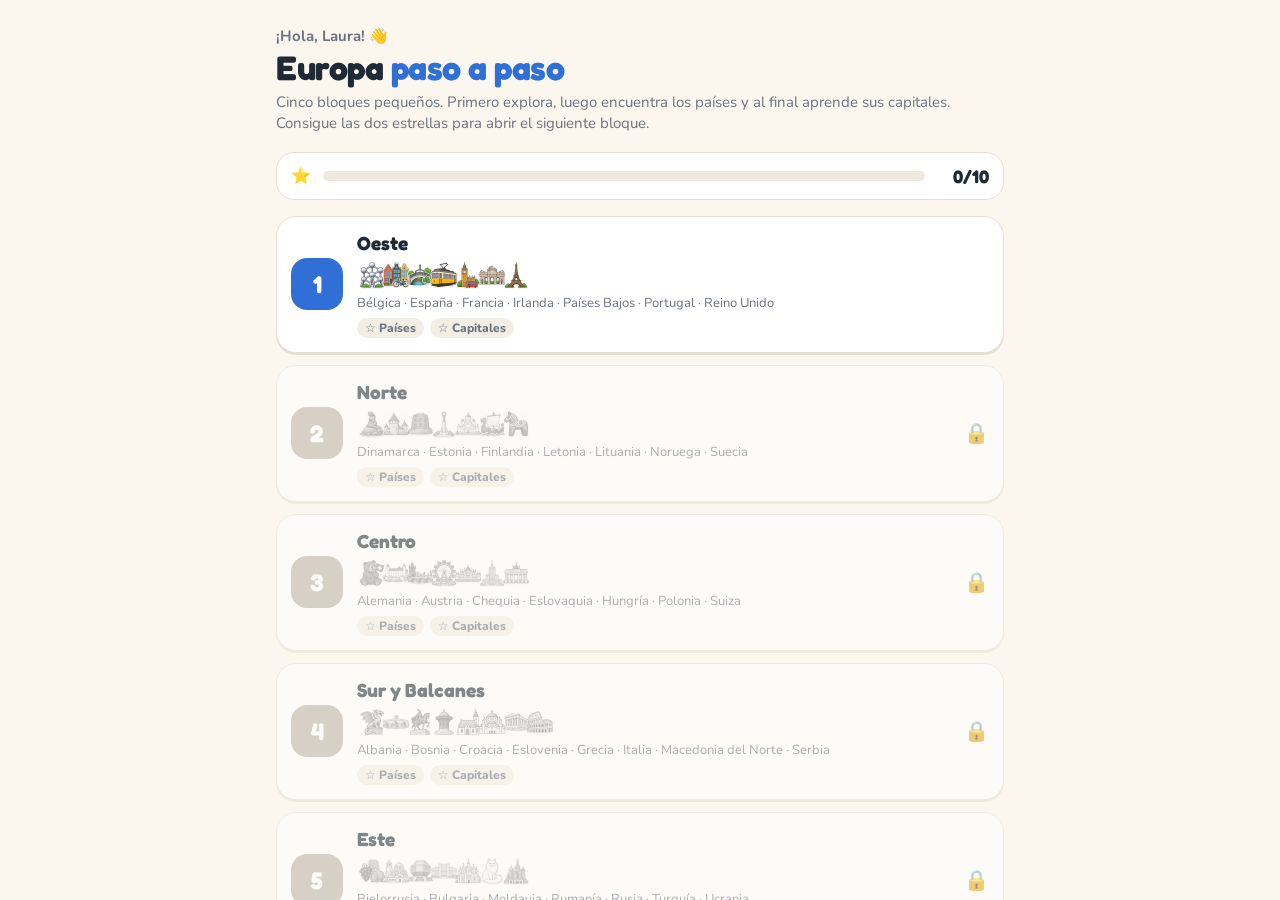
==== index.html @ 987ed476 "Europa paso a paso: juego de países y capitales para Laura Co-Authored-By: Claude Opus 5.5 <noreply@" ====
<!doctype html>
<html lang="es">
<head>
<meta charset="utf-8">
<meta name="viewport" content="width=device-width, initial-scale=1, viewport-fit=cover">
<title>Europa paso a paso</title>
<meta name="theme-color" content="#1f3a5f">
<link rel="preconnect" href="https://fonts.googleapis.com">
<link rel="preconnect" href="https://fonts.gstatic.com" crossorigin>
<link href="https://fonts.googleapis.com/css2?family=Fredoka:wght@400;500;600;700&family=Nunito:wght@400;600;700;800&display=swap" rel="stylesheet">
<style>
:root{
  --ink:#1f2a37; --muted:#6b7280; --paper:#fbf7ef; --card:#ffffff; --line:#e7e0d2;
  --sea:#d3e6e8; --land:#ece5d6; --land2:#e2dac8;
  --ok:#2fa866; --bad:#e0484d;
  --b0:#2f6fd6; --b1:#119c8f; --b2:#ef8a17; --b3:#d9467a; --b4:#7a52c7; --b5:#1f3a5f;
  --blk:#2f6fd6; --blk-soft:#cfe0fb;
}
*{box-sizing:border-box;-webkit-tap-highlight-color:transparent}
html,body{margin:0;height:100%;background:var(--paper);color:var(--ink);font-family:Nunito,system-ui,sans-serif}
button{font:inherit;color:inherit;cursor:pointer;border:0;background:none}
h1,h2,h3,.f{font-family:Fredoka,Nunito,sans-serif}
.screen{display:none;height:100dvh;flex-direction:column;max-width:760px;margin:0 auto}
.screen.on{display:flex}

/* ---------- HOME ---------- */
#home{overflow-y:auto;padding:22px 16px 28px}
.hello{font-size:15px;color:var(--muted);font-weight:700;margin:4px 0 0}
#home h1{font-size:34px;line-height:1.05;margin:4px 0 6px;letter-spacing:-.5px}
#home h1 span{color:var(--b0)}
.sub{color:var(--muted);margin:0 0 18px;font-size:15px;line-height:1.4}
.total{display:flex;align-items:center;gap:12px;background:var(--card);border:1px solid var(--line);border-radius:18px;padding:12px 14px;margin-bottom:16px}
.total .bar{flex:1;height:10px;border-radius:99px;background:#efe9dd;overflow:hidden}
.total .bar i{display:block;height:100%;background:linear-gradient(90deg,var(--b0),var(--b4));border-radius:99px;transition:width .5s}
.total b{font-family:Fredoka;font-size:18px;min-width:52px;text-align:right}
.blocks{display:grid;grid-template-columns:minmax(0,1fr);gap:12px}
.bcard{width:100%;min-width:0;position:relative;display:flex;align-items:center;gap:14px;text-align:left;background:var(--card);border:1px solid var(--line);border-radius:20px;padding:14px;box-shadow:0 2px 0 var(--line);transition:transform .15s}
.bcard:active{transform:scale(.98)}
.bnum{flex:none;width:52px;height:52px;border-radius:16px;display:grid;place-items:center;color:#fff;font-family:Fredoka;font-weight:700;font-size:24px}
.binfo{flex:1;min-width:0}
.binfo h3{margin:0;font-size:19px}
.binfo p{margin:4px 0 0;font-size:13px;color:var(--muted);white-space:nowrap;overflow:hidden;text-overflow:ellipsis}
.stars{display:flex;gap:6px;margin-top:6px;font-size:12px;font-weight:800;color:var(--muted)}
.stars span{padding:2px 8px;border-radius:99px;background:#f3eee4}
.stars span.got{background:#fff3c4;color:#8a6200}
.bcard.locked{opacity:.55}
.bcard.locked .bnum{background:#b9b2a3!important}
.lock{font-size:20px}
.foot{margin-top:22px;display:flex;justify-content:center;gap:18px;font-size:13px;color:var(--muted)}
.foot button{text-decoration:underline;color:var(--muted);font-size:13px}

/* ---------- GAME ---------- */
.top{display:flex;align-items:center;gap:10px;padding:12px 12px 8px}
.back{width:42px;height:42px;border-radius:14px;background:var(--card);border:1px solid var(--line);font-size:20px;display:grid;place-items:center;flex:none}
.ttl{flex:1;min-width:0}
.ttl h2{margin:0;font-size:20px;line-height:1.1}
.ttl small{color:var(--muted);font-weight:700;font-size:12px}
.tabs{display:flex;gap:6px;padding:0 12px 8px}
.tab{flex:1;padding:9px 4px;border-radius:12px;background:var(--card);border:1px solid var(--line);font-weight:800;font-size:14px}
.tab.on{background:var(--blk);border-color:var(--blk);color:#fff}
.prompt{margin:0 12px 8px;min-height:62px;background:var(--card);border:1px solid var(--line);border-radius:16px;padding:10px 14px;display:flex;align-items:center;gap:10px}
.prompt .q{flex:1;font-family:Fredoka;font-size:21px;font-weight:500;line-height:1.15}
.prompt .q b{color:var(--blk);font-weight:700}
.prompt .q small{display:block;font-family:Nunito;font-size:13px;color:var(--muted);font-weight:700}
.prog{font-family:Fredoka;font-weight:600;font-size:14px;color:var(--muted);white-space:nowrap}
.say{width:40px;height:40px;border-radius:12px;background:var(--blk-soft);font-size:18px;flex:none}
.mapwrap{position:relative;flex:1;min-height:200px;margin:0 12px;border-radius:18px;overflow:hidden;background:var(--sea);border:1px solid #c3dae6}
svg{width:100%;height:100%;display:block;touch-action:manipulation}
path.bg{fill:var(--land2);stroke:#fff;stroke-width:.6}
path.g{fill:var(--land);stroke:#fff;stroke-width:.8;transition:fill .25s}
path.g.inb{fill:color-mix(in srgb,var(--blk) 30%,white);stroke:color-mix(in srgb,var(--blk) 75%,black);stroke-width:1.3}
path.g.seen{fill:color-mix(in srgb,var(--blk) 45%,white)}
path.g.hl{fill:var(--blk)}
path.g.ok{fill:var(--ok)!important}
path.g.bad{fill:var(--bad)!important}
@media (hover:hover){path.g.inb:hover{filter:brightness(.96)}}
.cap{fill:#1f2a37;stroke:#fff;stroke-width:1.2;pointer-events:none;transition:opacity .2s}
.cap.pulse{animation:pulse 1s infinite}
@keyframes pulse{50%{r:7}}
.hit{fill:transparent}
.toast{position:absolute;left:50%;top:10px;transform:translate(-50%,-8px);background:var(--ink);color:#fff;padding:7px 14px;border-radius:99px;font-weight:800;font-size:14px;opacity:0;transition:.2s;pointer-events:none;white-space:nowrap}
.toast.on{opacity:1;transform:translate(-50%,0)}
.panel{padding:10px 12px calc(12px + env(safe-area-inset-bottom));min-height:118px}
.opts{display:grid;grid-template-columns:1fr 1fr;gap:8px}
.opt{padding:13px 8px;border-radius:14px;background:var(--card);border:1px solid var(--line);box-shadow:0 2px 0 var(--line);font-weight:800;font-size:16px}
.opt.ok{background:var(--ok);border-color:var(--ok);color:#fff;box-shadow:none}
.opt.bad{background:var(--bad);border-color:var(--bad);color:#fff;box-shadow:none}
.chips{display:flex;flex-wrap:wrap;gap:6px}
.chip{padding:7px 11px;border-radius:99px;background:var(--card);border:1px solid var(--line);font-weight:800;font-size:13px}
.chip.seen{background:var(--blk-soft);border-color:transparent}
.chip.cur{background:var(--blk);color:#fff;border-color:var(--blk)}
.card{display:flex;align-items:center;gap:12px;background:var(--card);border:1px solid var(--line);border-radius:16px;padding:10px 12px;margin-bottom:8px}
.card .n{flex:1;font-family:Fredoka;font-size:22px;font-weight:600;line-height:1.1}
.card .n small{display:block;font-family:Nunito;font-size:14px;color:var(--muted);font-weight:700}
.card .n small b{color:var(--ink)}
.hint{font-size:13px;color:var(--muted);font-weight:700;text-align:center;margin:4px 0 0}
.big{width:100%;padding:14px;border-radius:16px;background:var(--blk);color:#fff;font-family:Fredoka;font-weight:600;font-size:18px;box-shadow:0 3px 0 color-mix(in srgb,var(--blk) 70%,black)}
.big.alt{background:var(--card);color:var(--ink);border:1px solid var(--line);box-shadow:0 2px 0 var(--line);margin-top:8px}

/* ---------- ICONS & TIPS ---------- */
.ico{flex:none;object-fit:contain;filter:drop-shadow(0 2px 2px rgba(0,0,0,.08))}
.prompt .ico{width:52px;height:52px;margin:-4px 0}
.strip{display:flex;margin-top:6px}
.strip img{width:30px;height:30px;margin-right:-6px;object-fit:contain}
.bcard.locked .strip img{filter:grayscale(1);opacity:.6}
.tip{display:flex;gap:10px;align-items:flex-start;background:#fff8dc;border:1px solid #f1e3a6;border-radius:14px;padding:9px 12px;margin-bottom:8px;font-weight:700;font-size:14px;line-height:1.35;color:#5b4a12}
.fb{display:flex;gap:12px;align-items:center;border-radius:16px;padding:10px 12px;animation:pop .25s ease-out}
.fb.ok{background:#e3f6ea;border:1px solid #b8e6c9}
.fb.no{background:#fdecec;border:1px solid #f5c2c3}
.fb .ico{width:72px;height:72px}
.fb .t{flex:1;font-size:15px;font-weight:700;line-height:1.35}
.fb .t b{font-family:Fredoka;font-size:19px;font-weight:600}
.fb .t small{display:block;color:#4b5563;font-size:13.5px;margin-top:3px}
.pista{display:flex;align-items:center;justify-content:center;gap:10px;margin-top:8px;font-weight:800;font-size:14px;color:var(--muted);animation:pop .25s ease-out}
.pista img{width:54px;height:54px}
@keyframes pop{from{transform:scale(.94);opacity:0}}
.miss span{display:inline-flex;align-items:center;gap:6px}
.miss img{width:26px;height:26px}

/* ---------- RESULT ---------- */
.overlay{position:fixed;inset:0;background:rgba(20,28,40,.45);display:none;align-items:flex-end;justify-content:center;z-index:5}
.overlay.on{display:flex}
.sheet{width:100%;max-width:760px;background:var(--paper);border-radius:24px 24px 0 0;padding:22px 18px calc(18px + env(safe-area-inset-bottom));text-align:center;animation:up .3s ease-out}
@keyframes up{from{transform:translateY(40px);opacity:0}}
.sheet .emo{font-size:52px;line-height:1}
.sheet h2{margin:8px 0 4px;font-size:26px}
.sheet p{margin:0 0 14px;color:var(--muted);font-weight:700}
.miss{display:flex;flex-wrap:wrap;gap:6px;justify-content:center;margin:-4px 0 14px}
.miss span{background:#fde4e4;color:#9b1c1f;border-radius:99px;padding:4px 10px;font-size:13px;font-weight:800}
.confetti{position:fixed;inset:0;pointer-events:none;z-index:6;overflow:hidden}
.confetti i{position:absolute;top:-12px;width:9px;height:14px;border-radius:2px;animation:fall 1.6s linear forwards}
@keyframes fall{to{transform:translateY(105vh) rotate(540deg)}}
</style>
</head>
<body>

<section id="home" class="screen on">
  <p class="hello">¡Hola, Laura! 👋</p>
  <h1>Europa <span>paso a paso</span></h1>
  <p class="sub">Cinco bloques pequeños. Primero explora, luego encuentra los países y al final aprende sus capitales. Consigue las dos estrellas para abrir el siguiente bloque.</p>
  <div class="total"><span>⭐</span><div class="bar"><i id="totbar"></i></div><b id="tot">0/10</b></div>
  <div class="blocks" id="blocks"></div>
  <div class="foot"><button id="unlockAll">Abrir todos los bloques</button><button id="reset">Empezar de cero</button></div>
</section>

<section id="game" class="screen">
  <div class="top">
    <button class="back" id="back" aria-label="Volver">←</button>
    <div class="ttl"><h2 id="gtitle"></h2><small id="gsub"></small></div>
  </div>
  <div class="tabs" id="tabs">
    <button class="tab" data-m="explore">👀 Explorar</button>
    <button class="tab" data-m="find">📍 Encontrar</button>
    <button class="tab" data-m="cap">🏛️ Capitales</button>
  </div>
  <div class="prompt"><div class="q" id="q"></div><button class="say" id="say" aria-label="Escuchar" hidden>🔊</button><span class="prog" id="prog"></span></div>
  <div class="mapwrap">
    <svg id="map" preserveAspectRatio="xMidYMid meet"></svg>
    <div class="toast" id="toast"></div>
  </div>
  <div class="panel" id="panel"></div>
</section>

<div class="overlay" id="over"><div class="sheet" id="sheet"></div></div>

<script>
const DATA={"W":1000,"H":860,"game":[{"id":705,"n":"Eslovenia","c":"Liubliana","b":3,"d":"M513.9,585.8L512.6,585.3L511,585.1L510.8,585.4L510.1,585.7L509.8,586.2L510.1,588.3L509.7,588.6L507.9,588.5L507.3,588.7L506.3,590.1L505.3,590.8L504.1,591.2L503.1,591.7L501.9,592.2L500.9,592.5L500.5,593.1L500.3,593.8L500.3,594.5L501.4,595.8L501.5,597.2L501.4,598.9L501.2,599.8L500.8,600.4L498.2,601.2L495.5,602.7L495.5,603L496.7,604.2L496.7,604.5L495.8,605.3L495.7,606L495.8,606.8L496.3,607.6L496.5,608.4L495,609L493,608.8L490.7,607.7L489.8,607.9L489,608.4L488.2,608.2L487.3,607.5L486,606.2L485.4,605.3L485.2,604.4L484.8,604.3L484.3,604.5L483.8,605.6L482.6,607.5L481.7,608.1L480.4,607.9L478.6,607.9L477.4,608.1L476,607.4L475.7,607.5L475.7,608L475.1,608.7L474.3,609.1L470.2,608L469.7,607.1L470.6,606.7L471.9,605.6L472.7,605.8L473.8,605.5L474.3,605.1L473.6,603.7L472,601.9L471.1,601.2L469.9,600.7L469.7,600.2L470.4,597.5L470.2,597.1L468.9,597.2L468.6,596.9L468.5,596.4L468.6,595.8L469.5,594.7L470.6,593.8L470.8,593.3L470.8,592.8L469.5,592.4L468.7,591.9L468.1,591.8L467.7,592L467.4,591.7L467.1,590.9L467.4,589.7L468.6,588.6L469.9,587.7L471,586.9L471.6,586.6L472,585.4L472.6,585.5L473.9,585.6L475.4,586L476.7,586.3L477.9,586.8L480.4,587.3L482.7,587.5L483.4,587.8L483.9,587.8L484.6,588.2L485,587.9L485.3,587.4L486.6,586.8L487.7,586L488.5,585.1L489,584.3L489.7,583.7L490.6,583.6L491.3,583.3L494.5,582.9L497.9,583.2L499.5,582.7L500.7,581.7L502.6,581.4L502.7,581.4L505.6,582.1L505.8,581.7L505.9,581.5L505.8,579.4L506.7,578.4L507.5,578L510.4,578.1L510.8,578.8L510.9,579.7L511.2,581L511.7,581.4L511.9,581.9L511.9,582.8L512.4,583.5L513.8,585.3Z","cap":[484,595.5],"bb":[467,578,514,609],"a":768},{"id":807,"n":"Macedonia del Norte","c":"Skopie","b":3,"d":"M597.4,673.8L598.3,673.8L600.2,673.1L601.3,672.2L601.9,672L602.7,671.6L603.9,671.6L605.1,671.8L606.6,671.2L608,670.4L608.7,670.4L609.4,671L609.8,671.1L612.6,674.1L614.1,675.3L615.8,676.1L617.8,676.6L618.5,677.3L620,680.6L620.7,681.8L621.5,682.2L621.8,682.5L621.9,683L621.3,685.5L621.5,691L621.3,691.4L620.4,691.5L619.1,691.8L618.7,692.2L618.5,695.2L616.6,696.3L614.9,696.9L613.4,697L610.6,696.6L609.7,696.6L609,697L606.7,697.4L605.6,698.1L603.5,701.7L601.1,703.2L600.3,703.8L598.3,703.2L597.4,703.2L596.1,704.2L593.2,704.6L592.5,704.8L590.2,705.1L590.1,704.6L589.6,704L588.6,703.7L586.4,704.2L585.9,703.7L584.7,700.9L584.1,700.5L583.2,699.5L581.7,696.5L581.5,695.1L581.5,693.9L580.6,691.1L581,690.4L581.6,689.9L581.5,688.7L581.2,687L581.7,683.5L581.9,683.3L582.2,683.4L584,683.5L584.5,683.1L584.8,682.4L584.6,679.9L585,678.7L589.4,676.1L590.7,675.9L591.8,676.9L592.7,677.4L593.2,677.4L593.3,676.7L593.8,675.4L594.6,674.6Z","cap":[595.7,679.4],"bb":[581,670,622,705],"a":983},{"id":8,"n":"Albania","c":"Tirana","b":3,"d":"M562,684.7L562,683.6L562.2,681.9L562,681.3L562.1,680.3L561.5,679L560.6,678.1L561.4,676.4L562.3,674.3L563.3,672.7L564.5,670.9L565.2,669.3L566.1,667.8L566.8,667.4L567.2,667.6L567.5,668.2L567.5,670L567.9,670.6L568.4,671L569.6,670.7L570.8,670.2L572.5,669.1L572.8,669.2L573.4,669.6L574.9,671.7L575.9,673.5L577.7,674L578.7,674.7L580,675.7L580.7,676.8L581.8,680.2L582.1,682.3L581.9,683.3L581.7,683.5L581.2,687L581.5,688.7L581.6,689.9L581,690.4L580.6,691.1L581.5,693.9L581.5,695.1L581.7,696.5L583.2,699.5L584.1,700.5L584.7,700.9L585.9,703.7L586.4,704.2L588.6,703.7L589.6,704L590.1,704.6L590.2,705.1L590.2,706.7L590.8,707.9L591.6,709.2L591.7,710L591.3,711.3L590.6,712.9L589.5,713.6L588.3,714.2L587.8,715.4L587.6,716.7L587.1,717.6L586.8,718.7L586.5,720.8L586.4,721.5L585.6,722.4L584.2,722.8L583.1,722.9L582.3,723.3L582,724.1L581.2,724.7L580.8,725L580.8,725.6L581.5,726.9L582.2,727.9L582.3,728.8L582,729.1L581,729L580.8,729.3L580.8,730.3L580.6,731.2L580.2,731.7L579.5,732.3L578.2,732.2L577,731.5L576.3,731.3L576,731.3L575.8,729.3L575.1,727.8L573,724.1L566.6,720.9L565,719.3L564.3,718L563.6,716.7L564.2,716.6L564.8,716.9L565.6,717.3L565.9,716.6L565.5,715.2L563.7,712L563.5,711.1L564.1,708.2L565.2,705L564.9,701.3L565.2,698.4L564.6,696.6L564.2,694.3L564.9,691.3L565.7,690.4L566.1,689.5L566,686.2L564.1,684.9Z","cap":[570.6,696],"bb":[561,667,592,732],"a":1101},{"id":56,"n":"Bélgica","c":"Bruselas","b":0,"d":"M346.7,469.7L347.7,470.4L348.6,470.7L349,470.5L348.9,469.2L349.8,468.6L350.7,468.4L351,469L351.6,469.7L352.3,469.8L354.1,468.5L354.4,468.9L354.7,469.5L354.7,469.9L354.7,470.3L355,470.6L356.3,470.7L357.1,469.9L357.7,469.5L358,469.9L358.1,470.9L358.2,472.3L359.6,473.9L360.8,474.5L362.5,474.4L363.1,474.2L363.5,474.5L363.8,475.3L364.6,476.3L366.5,477.2L367.1,477.6L367.4,478.3L367.2,479.1L366,481.1L365.7,481.7L365.9,481.9L365.6,482.3L364.2,483.5L364.1,484L364.4,484.8L364.6,485.5L365.3,486L366,486.2L367.2,486.4L368.6,486.6L368.7,487L370.1,488.3L370.5,489.3L371.5,490.3L370.5,491.2L370.5,491.8L370.8,492.3L372,492.8L372.6,493.5L372.5,494.7L372.5,496.5L369.7,498L368.8,499.9L368.7,500.3L368.6,500.2L368.4,499.5L367.9,499.5L366.9,499L365.1,500.7L364.2,502.1L363.7,503.1L363,504L362.8,504.9L362.7,505.3L362.5,505.8L362.4,506.3L363.1,507.5L363.3,508.1L364.1,510.1L363.7,510.7L363.3,511.4L363,511.9L362.6,512.2L361.5,512L360.1,512.1L359.1,512.3L358.6,512.3L357.7,511.2L356.8,509.7L356.1,508.9L355.9,508.3L355,507.9L353.9,507.1L353.1,506.2L352.4,505.6L351.4,505.3L350.5,505.2L350.4,503.9L350.5,502.4L349.9,501.3L351.5,497.7L350.9,497.2L350.2,497.4L349.2,498.3L348.6,499.3L348.2,500.2L346.6,500.8L344.1,500.8L341.5,500.1L341.2,499.8L341.1,499.5L341.1,499.2L341.3,498.7L341.9,498.1L342.2,497.3L341.8,496.4L341.5,496.1L341.8,495.4L342.3,494.5L342.4,494L340.9,492.1L339.6,491.6L338.4,491.4L337.5,491.1L336.9,491L336.4,491.4L336,491.7L335.7,491.2L335.6,488.3L335.2,487.9L333.7,487.1L331.6,486.6L331.1,486L331,484.7L331,483.1L330.5,481.5L330.2,481.1L329.7,480.4L328.5,480.4L327,481.1L326.2,481.2L325.8,481.2L324.9,480.2L323.9,478.7L323.2,477.2L323.1,476.3L323.5,475.5L323.3,474.7L323,473.3L323,472.3L329.4,469.7L333.2,468.4L335,468.1L335.1,470L335.3,470.7L335.7,471.1L336.2,471.3L336.8,470.9L337.8,470.6L339.1,471L340,471.6L340.3,472.1L340.9,472.7L341.8,472.9L343.8,472.3L345.8,471.3L346.4,470.5Z","cap":[346.7,481.4],"bb":[323,468,373,512],"a":1155},{"id":498,"n":"Moldavia","c":"Chisináu","b":4,"d":"M657.9,534.7L658.1,533.9L660.7,531.5L661.5,531.6L663.1,531.5L666.2,530.9L667.5,529.3L668.5,529.5L669.2,528.8L670.3,527.8L670.5,528L670.7,528.1L672.8,528.1L674.3,528.5L675.6,529.4L676.7,529.9L677.8,530L678.5,530.4L678.8,531.2L679.8,531.5L681.7,531.1L682.6,531.5L682.5,532.6L682.8,532.9L683.4,532.4L683.9,532.7L684.4,533.4L684.7,533.8L685.5,532.3L686.5,532.3L689,532.3L690.8,534.7L691.8,535.5L692.6,535.7L693.4,535.2L694.2,534.5L694.7,534.7L696,536.2L696.7,538.4L696.9,539.4L696.8,541L696.6,542.7L696.4,543.9L696.7,544.7L697.2,545.4L697.9,545.5L700.1,546.6L701,547.5L702.2,548L703,547.9L703.5,548.2L703.8,548.7L703.9,550L703.7,551.3L703.9,552.1L704.8,552.9L705.1,554L705.3,554.6L705.7,555.1L707.8,555.9L710.3,556.6L711.1,557.5L711.7,558.6L712,560.8L712.2,562.6L715.8,564.4L715.5,564.9L715.2,565.6L712.3,566.5L711.8,566.9L710.2,565.3L709.4,565.2L709,566L708.3,566.5L707.4,566.5L706.3,566.1L705.8,565.8L705.4,565.8L704.9,566.3L704.1,566.3L703.5,566L703.1,567.7L702.7,568.1L702.4,568.1L701.8,565.5L701.5,565.1L700.9,565.1L699.6,566L698.4,567.2L698.1,567.9L698.4,569.3L698.9,570.8L700.3,573L700,574.1L699.9,575.9L698.8,577.7L697.3,578.9L697.5,580.7L696.9,582.1L695.5,583.6L694.8,585.3L695.2,586.3L695.5,587.3L695.4,588L695.5,588.5L695.1,588.8L692.7,589.4L692.1,589.8L691.4,590.7L690.4,589.5L689.4,588.4L688.8,587.9L689,587.6L689.5,587.1L689.9,586.6L689.6,585.2L689,583.7L688.5,582.9L688.3,581.7L687.7,579.8L687.4,576.3L687.8,571.6L688,569.3L687.5,568.1L687.2,565.2L686.4,563.9L685.3,562.2L683.4,558.5L681.8,557.4L679.8,556.2L678.8,555.1L678.1,554L676.8,552.9L675.4,552L673.5,549.3L672.6,548.1L672.3,547.8L670.3,546.2L669.2,544.7L668.5,543.4L668.1,542.2L666.6,539.9L665.2,538.1L664,537L663.4,536.1L662.1,535.1L660.3,534.4L659.2,534.4Z","cap":[694.8,555.7],"bb":[658,528,716,591],"a":1255},{"id":528,"n":"Países Bajos","c":"Ámsterdam","b":0,"d":"M368.6,486.6L367.2,486.4L366,486.2L365.3,486L364.6,485.5L364.4,484.8L364.1,484L364.2,483.5L365.6,482.3L365.9,481.9L365.7,481.7L366,481.1L367.2,479.1L367.4,478.3L367.1,477.6L366.5,477.2L364.6,476.3L363.8,475.3L363.5,474.5L363.1,474.2L362.5,474.4L360.8,474.5L359.6,473.9L358.2,472.3L358.1,470.9L358,469.9L357.7,469.5L357.1,469.9L356.3,470.7L355,470.6L354.7,470.3L354.7,469.9L354.7,469.5L354.4,468.9L354.1,468.5L352.3,469.8L351.6,469.7L351,469L350.7,468.4L349.8,468.6L348.9,469.2L349,470.5L348.6,470.7L347.7,470.4L346.7,469.7L345.6,469.2L343.9,468.1L341.4,468.5L339.8,467.3L338.4,467L337.6,466.2L336.9,464.9L337.7,464.2L338.4,464L340.9,464.3L342.8,465.1L345.8,468.1L346.7,468.2L347.6,468L347.2,467.3L346.4,466.8L345.3,465.9L344.4,464.8L346.8,464.9L346.6,464.3L346.4,463.4L344.4,460.1L344.9,459.4L345.8,457.8L346.8,456.5L347.4,456.2L348.6,455.4L351.2,452.7L353,450.5L354.4,447.8L357,440.2L357.7,438.9L358.6,437.5L359.5,438L360,438.5L362.4,437.6L366.7,435.3L368.1,432.9L369.4,431.9L374,430.1L376.5,429.8L380.3,430L383,429.9L386.3,430.1L387.3,431.7L387.9,432.8L389,433.5L390.8,434.1L390.4,436.1L390,440.2L389.8,440.9L388.8,442.5L387.6,445.4L387.2,447.4L386.9,447.8L383.4,447.4L382.9,447.7L382.8,448.1L382.9,448.6L382.7,449.1L382.4,449.5L382.5,450.2L383,451L384,451.6L385.2,451.8L385.8,451.8L386.2,452.4L386.6,453.2L386.4,454.3L386.1,455.7L385.4,456.9L383.6,458.2L382.8,458.7L382.1,458.9L381.7,459.2L381.5,459.7L381.5,460.2L382.6,461.5L382.5,461.7L382.1,462.3L381.6,462.9L378.5,463.8L377.2,463.5L376.5,464L376.3,464.2L375.6,463.5L373.9,462.6L373.2,462.8L372.8,463.1L371.7,463.4L370.8,464L370.7,464.8L371.8,467.2L372.2,467.7L372.1,468.6L372.7,469.7L373.2,471.1L373.2,471.9L373,472.8L372.5,473.9L371,476.5L370.9,477.1L370.9,477.5L371.4,477.7L371.6,477.9L371.5,478.3L369,480L368.6,480.3L367.7,480L367.5,480.4L367.6,480.9L367.9,481.4L368.7,481.7L369.3,482.3L369.8,483.3ZM346.7,469.7L346.4,470.5L345.8,471.3L343.8,472.3L341.8,472.9L340.9,472.7L340.3,472.1L340,471.6L339.1,471L337.8,470.6L336.8,470.9L336.2,471.3L335.7,471.1L335.3,470.7L335.1,470L335,468.1L336.1,468L338.3,468.2L339.9,469.1L342,469.7L343.9,469.1L345.1,470.1ZM380.3,427.9L378.4,428.5L377.9,428.3L378.1,428.1L379.7,427.8ZM375,428.4L372.4,428.4L371.6,428.1L371.5,427.8L372.2,427.8L374.3,428L375,428.3ZM364.1,430.3L361.5,431.5L361.3,431.3L363,430.1ZM367.1,429L365.8,429L365.3,428.7L368.3,428.2L370.2,428.2L370.5,428.3ZM360.5,435L359,436.3L358.3,435.8L358.1,435.4L358.7,434.3L360.9,432.6ZM344.1,461.7L345.3,463L345.5,463.4L345.5,463.8L343.8,464L342.3,462.4L341.1,462.5L340.8,461.8L340.8,461.3L342.1,461.2ZM385.5,427L384.4,426.9L384.8,426.4L385.9,426.1L386.5,426.2Z","cap":[358.6,450],"bb":[335,426,391,487],"a":1391},{"id":756,"n":"Suiza","c":"Berna","b":2,"d":"M411.4,560.9L411.8,561.2L412.8,562.2L412.4,563.8L411,566.3L410.2,568.4L410.1,570L410.1,570.8L410.3,570.8L411.5,571L412.1,571.1L413.8,571.6L415.3,572.3L415.5,573.1L415.6,573.9L417.3,575.2L419.3,576L420,575.8L422.7,573.3L423.7,573.8L424.1,575.3L424.1,576L423.2,578.8L423,580.3L423.5,581.3L423.5,582.1L423.3,582.8L422.3,582.8L421,582.3L419.9,581.1L419,581.2L418.2,581.4L417.8,582.5L417.4,583.9L417.4,584.7L417.9,585.3L418.3,586.6L418.4,588.2L418.7,589L418.4,589.3L417.6,589.4L417.1,589.2L416.1,587.2L415.7,586.4L414.9,586.2L413.4,586.6L411.1,587.5L410.2,587.4L409.5,587.2L408.8,586.2L408.4,584.4L408.3,583.3L407.8,583.3L406.5,582.8L405.8,583.2L405.6,585L405.3,587.3L404.5,588.7L402.3,591L401.5,592.1L401.1,592.8L401,593.5L401.2,594.7L401.5,595.9L401.1,596.5L400.1,596.8L399.4,596L399.2,594.8L397.7,593L398.6,591.6L398.5,591.3L395.9,590.3L394.9,589.2L393.4,587.2L393.2,586.3L393.5,583.8L393.4,583.1L393.3,582.8L392.5,582.7L391.4,583.5L390.2,584.8L388,586.1L387.8,586.4L388.3,588L388.2,588.5L386.4,590.7L386,591.5L383.8,592.8L382.7,593.2L379.9,591.8L379.1,591.6L377.7,592.2L375.8,592.7L372.7,593.1L371.7,592.4L371.2,591.9L371,591.2L370.4,589.9L369.6,589L369.1,588.1L368.5,587.1L368.1,586.4L369,584.1L368.6,583.2L368.5,581.9L368.7,581.1L368.5,580.9L365.9,580.2L363.6,580.1L362,580.7L360.5,581.8L360.3,582.1L360.3,582.3L360.8,583.6L359.6,584.8L357.8,585.5L356.6,585.5L356.1,585.3L356.2,583.9L357.3,583.5L358.3,582.7L358.7,581.5L358.9,580.6L358.1,579.4L358.3,578.8L359.1,577.6L359.5,576.6L360.1,575.7L362.1,574.4L364.2,573L364.6,571.4L365,569.4L365.3,568.9L368,568L368.6,567.6L369,567L371.2,565L373.4,562.9L373.8,562.2L374.2,561.8L374.2,561.4L374.1,561.2L373.1,560.9L372.9,560.1L374,559L375.4,558.3L376.6,558.4L377,558.8L376.9,559.2L377.4,559.7L378.3,560L379.4,560L380.6,559.6L381.4,558.5L381.9,557.7L383.8,556.9L384.9,557.5L388.2,558L390.7,558L392.3,557.5L394.2,557.6L395.4,558.1L395.6,558.1L396,558L396.3,557.7L397.5,557.6L397.7,557.3L397.7,557L397.5,556.8L396,556.8L395.5,556.5L395.4,556L396,555.1L397.1,554.4L398,554.3L398.6,554.6L400.1,556.1L400.5,556.2L400.8,556L401.1,555.9L401.7,556.2L402.2,557.1L402.2,557.3L405.9,557.2L406.7,557.3L409,559.1Z","cap":[379.9,570.5],"bb":[356,554,424,597],"a":1564},{"id":208,"n":"Dinamarca","c":"Copenhague","b":1,"d":"M461.8,384.8L461.7,387L461.4,387.7L460.9,388.1L459.7,388.4L458.6,389L457.6,390.1L457.2,391.6L457.9,392.8L459.2,393.4L459.5,395.6L458.3,396.6L455.4,397.5L455,400.1L455,402.1L454.9,403.6L454.6,405.6L452.2,406.4L450.8,403.3L450.9,402L450.5,400.6L450.5,399.3L450,397.4L447.8,396.7L447,396.6L445.8,396.9L445.5,396.8L444.2,394L444.6,391L443.9,389.5L443.9,388.8L443.9,388.1L443.4,387.4L442.6,387.1L442.3,385.4L443.2,385L445.3,385.3L446,385.2L446.6,384.9L448.4,382.3L448.4,381.7L448.6,380.9L450.4,380.7L451.2,381.8L451,383.5L451,385.6L452.1,386.3L452.6,386.4L453.1,384.8L453.5,384L453.9,383.6L454.1,382.2L453.9,381.2L453.4,380.6L455.5,378.8L457.8,377.5L459,377.5L460.3,377.8L461.4,378.4L462.1,378.8L462.4,379.5L461.6,381.1L461.3,381.9ZM425.9,403.8L425.7,403.7L424.9,403.5L424.4,403L422.9,403.2L420.9,403.8L419.8,403.7L419,402.8L415.6,401.4L415,401.3L412.7,401L412.7,399.2L412.6,397.9L412,395.9L413.2,395.6L413.3,391.8L413,389.9L409.9,387.6L407.4,385.4L408.7,379L409.1,377.3L408.4,373.8L408.9,369.8L409.9,363.7L410.7,363.6L411.3,363.6L413.5,365L414.4,365.2L415,366.2L415.7,366.7L416.3,365.7L416.7,363.9L418.7,361.7L420.1,361L420.9,360.6L421.7,361.6L422.3,362.7L422.7,360.5L423.5,356.1L421.9,355.3L420.4,355.7L418.9,358.4L417.3,361.8L415.3,362L413.6,362.8L412.3,361.7L411.4,360.7L411.5,359.4L411.8,358.6L413.7,355.9L416.3,353.3L418.5,353.5L420.2,352.8L421.2,352.8L424.3,353.2L425.9,352.7L427.4,351.6L430.9,346.5L432.7,344.4L436.2,343.8L439.5,341.5L440.5,341.5L438.8,343.3L438.6,344L438.3,345.1L439.2,347.7L438.9,349.2L438.8,352.1L437.7,353.6L436.3,356.8L435.8,357.3L435.4,361L435.5,362L435.1,365.4L436.2,366.9L437.4,367.8L441.7,368L442.1,368.6L442.6,369.7L442.1,371.5L441.5,372.9L440.3,374L438.6,374.7L437.6,374.7L436.4,373L435.7,373.5L435,374.3L433.6,378.7L432.8,381.7L432.6,381.9L431.9,381.4L430.8,381.3L429.4,381.9L430.1,382.6L430.8,383.8L430.4,384.3L429.2,384.9L428,386L427.5,386.9L426,387.9L425.1,389.2L425.4,391L425.4,392.5L425.7,394.2L425.3,395.5L423.4,397.3L422.7,398.9L424.1,399L425,399.4L425.5,399.9L426,400.7L425.6,401.5ZM438.1,387.5L438.6,388.7L439,391.1L439.9,393.9L439.4,395L439.6,396.4L439.2,398L437.2,399.6L434.9,399.5L432.6,398.5L429.4,396.7L429.2,395.8L428.8,395.2L428.1,392.4L428.4,389L430.1,388.7L433.8,387.3L434.5,387.6L435.4,388.5L436.4,388.6L437.8,387.5ZM446.1,403.6L448.2,405L449.7,405L450.7,405.6L450.9,406.5L450.9,408.4L449.8,408.9L448.7,408.6L447,409.3L441.9,405.9L442.1,403.3L442.4,402.3L444.9,402.2ZM438.1,406.2L437.6,406.3L436.9,404.5L436.9,403.9L437.8,402.8L438.4,401.6L440,399.7L441,397.5L441.3,397.6L440.8,399.6L438.6,405.1ZM460.9,402.6L460.4,402.9L458.5,402.6L456.3,404L455.5,403.5L455.9,402.5L456.1,402.2L456.9,401.8L457.4,401.2L457.6,400.3L458,400.8L459.3,401.1L460,401.4L460.5,401.9ZM462.8,389L461.6,389.8L461.4,389.8L461,388.5L461.7,387.8L462,387.1L462.3,387.2L462.6,387.9ZM435.2,403.9L434.3,404.1L433.4,403.6L431.9,401.7L431.8,401.2L432.6,401.5L433.5,402.5L434.3,402.8L435.4,403.6ZM429.9,402.7L428.6,402.9L428,402.4L426.8,402.1L426.6,398.7L426.7,398.6L427.3,398.8L429.3,400.5L429.9,402.2ZM437.9,383.8L437.6,384.2L436.9,383.7L436.9,382.3L437.3,381.1L437,379.9L437.4,379.2L438.4,381L438.7,381.8L438.2,382.7ZM445,352.3L444.5,352.7L442.9,351.9L443.7,351L445.5,350.6L446.5,350.8L445.3,351.8ZM492.4,401.9L492,402.2L489.9,401.6L487.4,400.1L487.8,397.2L488.5,395.9L493,399.2L493,400.4Z","cap":[461.7,387.1],"bb":[407,341,493,409],"a":1609},{"id":233,"n":"Estonia","c":"Tallin","b":1,"d":"M634.7,335.4L634.4,335.6L632.7,335.5L630.9,335L630,334.4L629.2,334.6L628.3,335.1L625.3,336.9L624.4,336.8L622.3,335.8L621.1,334.7L618.6,332.4L618.4,331.8L618,331.3L615.6,331L614.7,330.1L614,330.1L612.9,329.7L609.9,328.1L609.2,327.9L609.1,328.3L609.3,328.8L609.2,329.1L608.8,329.1L608.1,328.5L607.3,327.9L605.1,329.5L604.4,329.9L603.7,330.1L600.3,332.2L599.3,333.3L598.8,333.3L598.8,332.4L599.8,328L599.6,324.6L600.1,324L600.2,323.6L599.8,322.5L598.2,322L597.6,322.2L597.1,323.4L596.7,324.3L595.4,325L594.1,324.3L591.2,323.4L590.3,322L589.9,320.4L588.3,319.1L587.5,317.4L587.6,316.1L588.8,315.1L589.1,314.4L587.5,314.7L587.1,314.5L586.9,313.9L585.9,311.8L586.5,310.9L586.7,310L586.1,309.4L586.1,308.5L586.4,307.6L586,305.8L587.5,304.6L589,303.7L592.2,302.9L591.7,301.2L593,301L595,298.6L597.3,298.7L600.3,296.8L606.5,295.9L607.3,295L607,294.2L606.9,293.3L608.1,293.4L610,292.9L617.6,293.5L619.3,293.3L622.1,294.6L623.5,294.9L627.5,294.2L633.7,294L634.7,292.5L634.8,292.2L635.4,292.8L636.4,293.7L636.7,294.3L636.5,294.7L635.8,295.2L635.7,295.5L635.5,296.1L634.7,296.4L634.3,296.8L634.1,298.8L633.6,302L632.5,304.5L631.5,306L631.1,307.1L631,308.3L631.1,309.5L633.4,315.7L633.6,316.8L633.5,318L633.5,319.3L633.9,320.3L634.9,322L636.2,324.4L636.8,326.1L637.5,326.6L638.1,327L638.3,327.3L638.3,327.6L638.1,327.9L635.9,329.3L635.7,330.1L635.6,331L634.7,332.4L634.6,333.6L634.6,334.9ZM577.5,319.3L578.4,319.7L579.1,319.5L579.8,319L581.5,319.2L585.5,321.4L585.9,322.1L583.7,322.7L583.3,323.6L582.8,324.2L582.2,324.4L581.3,325.7L579.9,326.9L579.7,327.6L577,327.8L575.7,328.3L574.6,329.7L574.4,332.1L573.7,334L572.9,334.7L572,334.9L571.7,334.2L571.7,333.6L573.4,330.8L573.7,329.9L572.7,329.6L571.8,328.8L570,327.9L569.6,327.1L570,327L570.4,326.7L570.7,325.9L570.9,325.1L569.3,322.8L570,322.4L570.8,322.4L571.8,323L572.7,322.1L573.1,321.9L573.8,322.2L574.4,320.5L575.9,319.8L576.7,319.2ZM580.5,314.5L579.7,315.6L579.1,315.3L578.8,314.8L577.8,317.3L576.5,317.9L575.7,317.5L575.7,316.6L574.7,314.3L573.4,313.7L571.8,313.8L570.5,313L575,311.8L575.4,310.6L576.2,309.3L576.8,309.2L577.5,309.4L577.6,310.3L577.8,310.7L579.9,310.9L580.9,312.4L581.4,314.2ZM585.9,319.9L585,320.3L582.6,319L583,317.9L583.6,317.4L585.5,317.8L586,319.4Z","cap":[599.2,298.7],"bb":[569,292,638,337],"a":1742},{"id":703,"n":"Eslovaquia","c":"Bratislava","b":2,"d":"M597.9,524.9L597.7,525.8L597.3,526.9L596.7,528L596.2,529.4L595.7,532.2L595.3,533.6L593.3,536.3L593.5,539.8L593.2,540.1L588.5,541.8L587.8,541.6L587,541L586.6,540.5L586.4,540.2L585.9,539.3L585.2,538.6L584.4,538.1L583.5,537.6L582.5,537.6L580,538.8L578.1,539L576.9,538.8L575.2,538.4L572,538.6L569.9,539.2L569.7,539.9L568,544.4L565.2,546.2L562.7,548L562,548.4L560.7,547.9L559.2,547.1L557.9,546.6L557.1,546.9L556.1,548.1L555.8,549.2L552.9,550.2L547.9,550.9L546.2,552.1L545.7,553.5L545.7,554.5L546.2,555.3L545.7,556.4L545.5,556.8L541.9,557.2L537.1,557.7L534.2,557.7L531.5,557.8L529.6,557L527.3,555.4L524.9,553.2L524.6,553.2L524.3,552.9L522.8,552.8L522.4,553L521.5,552.3L521.2,551.3L519.8,548.9L518.1,544.9L518.1,543.7L518.6,542.3L519.1,541.3L519.2,540.5L519.3,540.2L519.7,538.5L520.7,536.3L521.7,534.9L522.4,534.5L524,534.8L526.7,535.1L528.7,534.7L530.5,533.6L531.5,532.7L532.4,531.7L532.6,531.1L533,530.9L534.6,530.3L535,529.6L535.2,528.4L535.3,527.1L535.5,526.1L535.9,525.4L538.7,523.6L538.9,523L539.4,522.4L540.2,521.7L540.9,520.7L541.8,520.1L542.9,520.1L543.9,519.9L544.7,519.5L545.1,519.5L546.6,519.7L546.9,520.7L547.1,521.9L549.7,521.6L550.9,519.2L551.6,518.8L552.8,517.9L553.5,517.1L554,517.6L554.9,519.1L555.8,520.3L556.3,520.7L556.4,521.1L556.9,521.3L557.8,521.4L558.4,521.7L558.7,522.8L558.8,523.9L558.5,524.7L558.4,525.3L559.1,525.6L560,525.2L560.7,524.8L562.7,525.5L563.3,523.6L564,522.5L565,522L565.9,521.3L566.7,520.9L567.3,520.8L567.5,520.7L568.3,520.6L569.1,520.8L570.2,520.5L571.8,520.8L572.9,521.6L573.9,521.8L575,521.7L575.7,521.1L576.7,519.4L577.5,519.3L578.7,518.9L580.5,518.8L584.5,518.8L585.6,519.4L588.2,520L589.4,520.8L589.9,521.9L590.3,522.7L593,523.6L596.9,524.8Z","cap":[521.8,549.9],"bb":[518,517,598,558],"a":1826},{"id":70,"n":"Bosnia","c":"Sarajevo","b":3,"d":"M557.5,648.6L557.1,648.5L556.3,648.8L555.7,649L554.9,648.7L554.1,648.6L553.7,648.9L553.6,649.6L554.2,650.7L555.3,652.5L555.2,653.9L554.4,654.1L553.7,653L553,652.9L552.4,652.9L550.8,654.4L549.7,655.6L549.4,656.4L549,657.3L549,658L549.1,660.1L547,660.5L546.5,660.8L546.3,661.5L546.6,664.2L546.9,665.6L548.2,667.9L548.3,668.5L548.1,669L547.3,669.9L546.9,670.3L546.6,670.4L545.1,669.9L544.4,669.7L541.5,667.8L540.1,666.7L538.1,665.4L536.8,664.6L536.1,663.4L535.1,663.1L534,663.6L532.6,662.7L533.5,662.2L533.7,661.8L533.6,661.2L533.2,660.4L529.5,657.1L527.7,654.9L527.4,654L527.3,651.8L526.9,651.3L524.3,650.4L521.3,647.6L518.3,644.8L517.9,644L516.3,641.9L514.4,640L512.9,638.8L511.6,637.4L510.2,635.5L509.5,632.5L508.9,629.9L508.5,628.9L507.6,628.5L505,625.4L502.7,623.6L502.7,621.6L503.1,618.3L503.4,614.6L503.9,614.1L504.9,613.8L506.1,613.9L507.1,614.4L509.1,616.9L510.2,617.8L511.2,618.2L512.3,617.1L513.6,614.8L514.7,613.6L518.8,613.9L520.6,612.2L523.9,614.4L525.2,614.7L525.9,614.3L526.9,614.4L529.2,615L529.7,615.3L530.3,615.2L531.9,614.3L532.5,614.4L534.4,616.1L535.4,616L536.5,615.2L537.2,614.5L539.4,614.9L540.6,614.6L541.7,614.5L542.8,614.8L543.8,615.1L544.8,615.4L547.5,615.5L548.8,616.5L549.4,617.6L549.4,618.2L549.6,618.9L550.4,619.6L552,619.8L553,619.7L553.6,619.6L554.9,619L556.5,618.5L557.7,618.8L558.2,619.2L558.4,619.6L558.1,621.4L557.6,623.2L556.6,625.2L555.6,627L555.4,628L555.4,629.5L555.3,630.7L555.5,631.3L555.9,631.9L557.2,632.3L558.9,633.4L560.5,634.9L562.4,636.5L563,637.1L563,637.8L562.5,638.4L561,638.7L559.3,638.6L558.7,638.5L558.2,638.7L557.8,639.1L558,639.6L559.8,641.6L562,644.6L562.2,645.9L562,647L561.6,647.7L560.7,647.6L560.1,647.1L559.2,647.2L558.4,647.4Z","cap":[544.8,642.1],"bb":[503,612,563,670],"a":1979},{"id":191,"n":"Croacia","c":"Zagreb","b":3,"d":"M469.7,607.1L470.2,608L474.3,609.1L475.1,608.7L475.7,608L475.7,607.5L476,607.4L477.4,608.1L478.6,607.9L480.4,607.9L481.7,608.1L482.6,607.5L483.8,605.6L484.3,604.5L484.8,604.3L485.2,604.4L485.4,605.3L486,606.2L487.3,607.5L488.2,608.2L489,608.4L489.8,607.9L490.7,607.7L493,608.8L495,609L496.5,608.4L496.3,607.6L495.8,606.8L495.7,606L495.8,605.3L496.7,604.5L496.7,604.2L495.5,603L495.5,602.7L498.2,601.2L500.8,600.4L501.2,599.8L501.4,598.9L501.5,597.2L501.4,595.8L500.3,594.5L500.3,593.8L500.5,593.1L500.9,592.5L501.9,592.2L503.1,591.7L504.1,591.2L505.3,590.8L506.3,590.1L507.3,588.7L507.9,588.5L509.7,588.6L510.1,588.3L509.8,586.2L510.1,585.7L510.8,585.4L511,585.1L512.6,585.3L513.9,585.8L514.7,586.1L517.5,587.5L519.3,589.1L520.4,591L521.9,592.4L523.6,593.4L525.1,594.7L526.1,596.4L527.6,597.3L529.5,597.5L530.7,598L531.2,599L532.2,599.8L533.8,600.6L536.2,600.9L540.7,600.9L541.1,600.8L542.2,601.1L543.3,600.7L544.8,600L545.2,599.6L546.6,597.5L547.5,597.6L549.2,597.3L550.2,596.8L550.2,596.8L550.2,597.3L550.1,598.2L549.4,598.9L550.2,600.4L551.2,602.7L550.8,603.9L551.4,604.8L553,605.4L553.1,605.7L552.6,606L552.3,606.8L552.4,608.2L553.8,609.5L556.6,610.6L557.5,610.8L557.8,611.2L558.3,611.6L558.6,611.9L558.7,612.4L558.5,612.8L557.2,613L555.7,613.1L554.6,612.5L554.6,613L554.5,613.5L553.6,613.9L554.3,617.4L554.1,618.4L553.8,618.8L553.4,618.6L553,618.6L552.8,619L553,619.7L552,619.8L550.4,619.6L549.6,618.9L549.4,618.2L549.4,617.6L548.8,616.5L547.5,615.5L544.8,615.4L543.8,615.1L542.8,614.8L541.7,614.5L540.6,614.6L539.4,614.9L537.2,614.5L536.5,615.2L535.4,616L534.4,616.1L532.5,614.4L531.9,614.3L530.3,615.2L529.7,615.3L529.2,615L526.9,614.4L525.9,614.3L525.2,614.7L523.9,614.4L520.6,612.2L518.8,613.9L514.7,613.6L513.6,614.8L512.3,617.1L511.2,618.2L510.2,617.8L509.1,616.9L507.1,614.4L506.1,613.9L504.9,613.8L503.9,614.1L503.4,614.6L503.1,618.3L502.7,621.6L502.7,623.6L505,625.4L507.6,628.5L508.5,628.9L508.9,629.9L509.5,632.5L510.2,635.5L511.6,637.4L512.9,638.8L514.4,640L516.3,641.9L517.9,644L518.3,644.8L521.3,647.6L524.3,650.4L526.9,651.3L527.3,651.8L527.4,654L527.7,654.9L529.5,657.1L533.2,660.4L533.6,661.2L533.7,661.8L533.5,662.2L532.6,662.7L531.8,662.2L528.4,659L525.2,657L521.5,653.2L516.7,651.7L513.3,650L511.4,650.3L509.2,650.9L507.9,651L506.9,650.6L506.2,649.6L506.3,648.8L506.2,647.7L504.2,646L501.6,644.4L499.2,642.3L494.3,636.6L493.2,634.7L494.2,634.4L494.9,634.4L495.8,634L497.1,634L498.7,634.4L497.3,633.2L495.5,632L491.1,627.2L489.7,624.9L489.6,622.5L489.9,619.2L489.1,616.8L485.7,613.7L484.5,612.1L482,611.1L480.8,611.2L480.2,612.4L479.6,615L477.4,618.5L476.6,620.1L475.4,622L474.4,622.1L473.8,621.9L472,618.6L470.3,616L470.1,614.8L470,613.3L468.8,607.9ZM517.7,661.9L520.6,662.4L522.8,662.1L524.8,662.4L526,663.1L526.3,663.4L524.7,663.5L522.9,663.2L520.9,664L519.1,663.7L518.4,663.2L517.9,662.7ZM526.3,658.8L525.1,659.1L518.1,659.1L516,658.7L513.7,657.6L513.2,657.2L515.5,656.9L517.6,657.1L518.4,658L524.1,658.5ZM519.7,655.9L517.2,655.9L515,655.6L513.9,655L514,654.4L514.3,653.4L516.7,653.5L520.4,654.1L521.3,654.9L521.1,655.2ZM494.9,639L495.2,639.7L493.2,638.3L492.5,637.3L492.3,636.9ZM488.4,619.1L486.5,619.5L485.6,618.7L485.4,618L483.8,617.8L482.9,616.8L482.7,616.4L484.1,615.3L484.8,613.7L485.7,614.7L486.8,616.6L487.4,617.1ZM488.7,623.8L489.1,624.8L487.7,623.9L486.4,623.5L486.1,622.9L486.3,622.4L486.6,621.8L487.6,621.9L487.7,622.5ZM494.2,633L493.9,633.6L492.8,632.5L491.9,631.7L491.3,630.9L490,629.7L489.5,628.5L487.7,625.8L487.3,625.1L488.3,626.2L489.1,626.9L489.8,627L491.4,628.7L493.1,630.8L495.1,632.7L494.6,632.8ZM494.3,642L494.6,642.3L494.5,642.5L493.7,642.2L493.5,642.3L489.6,637.6L489.3,636.7L490.6,637.7ZM497.1,640.9L498.2,642.5L497.2,642.2L496.2,641.1L495.6,640.1ZM483.4,625.9L483.3,626.8L482.4,625.7L481.9,623.8L480.8,620.7L480.6,619.8L481.2,618.9L481.2,618.1L480.4,615.4L481.1,614.9L481.5,614.9L481.7,616.8L482,617.9L483.1,619.2L482.9,621.4L483.1,624.5L483.3,625.2ZM533.1,666.4L535.3,667.8L528.9,666.1L529.6,665.9L530.3,665.8ZM546.6,670.4L546.7,671.2L547.3,672.1L548,673.1L545,671.2L542.1,669L536.6,665.7L532.7,664.9L527.4,662.2L523.9,661.3L525.3,661L526.7,661L534.9,664.6L534,663.6L535.1,663.1L536.1,663.4L536.8,664.6L538.1,665.4L540.1,666.7L541.5,667.8L544.4,669.7L545.1,669.9Z","cap":[506.2,600.9],"bb":[469,585,559,673],"a":2076},{"id":440,"n":"Lituania","c":"Vilna","b":1,"d":"M564.7,393.3L564,393.2L565.2,390.6L565.6,389L565.7,386.6L566,385.9L566.1,386.9L566.1,388.6L565.5,391.7ZM589,411.1L588.4,410.1L587.6,408.2L587.5,406.7L587.7,405.2L588.7,400.6L588.6,399.9L587.3,398.8L585.9,398L584.9,396.2L582.2,396.4L579.6,396.7L578.8,396.7L576.3,396.1L573.8,395.1L572.2,394.5L570.8,393.7L570,393L568.9,393.3L568.1,393.3L568.1,393.2L567.6,391.7L567.8,389.2L566.7,385.8L565,381.7L564.6,377.2L564.4,376.2L567.4,373.3L571.2,370.2L572.1,369.9L575.7,367.9L576.2,367.8L579.5,367.7L582.2,367.8L584.4,367.6L585.6,367L586.8,367.2L587.8,368.4L588.7,368.1L589.5,367.2L594.6,367.4L595.7,367.2L597,367.2L599.4,367.6L600.8,368.1L603.7,367.4L605,367.2L605.6,366.8L607.4,364.7L608.2,364.3L609,363.9L609.8,364L610.4,365.5L612.3,368L614,368.3L618.7,368.6L619.7,369.1L622.6,371.1L624.3,372L625.4,372.8L627.2,374.4L628.3,375.5L629.9,376.3L631.7,376.7L632.3,376.7L632.4,377.7L632.4,379.4L632.2,381.5L631.8,383.3L631.8,383.9L632.3,384.4L634.6,384.3L635.6,384.4L635.9,384.8L635.5,385.4L634.8,386L634.6,386.5L634.3,388.2L630.4,388.6L630,389L629.9,389.7L629.8,390.6L629.4,391.7L628.6,392.7L627.1,393.3L625.9,394.1L625.2,396.1L624.8,398.7L625.1,400.4L625.3,401.3L625.3,401.9L624.9,402.6L624.3,404.3L624,406.2L623.8,407.2L624,407.6L624.8,407.6L625.9,407.8L626.6,408.4L626.9,409.2L627,410.1L626.9,410.6L626.1,411.1L624.7,411.3L623.9,411L623.7,410.7L623.9,409.8L623.5,408.7L622.9,408.2L621.9,409.3L620.8,409.4L619.6,410.4L618.9,411.8L618.2,412.4L615.9,412.4L615.4,413.1L615.3,415.7L615.1,416.2L613.3,416.4L611.6,417.6L609.7,418.7L608.6,418.3L607.9,417.7L606.8,418L605.6,418.4L604.9,418.3L604,418.5L602.2,419.2L600,419.3L599,419L598.9,418.6L598.8,417.6L598.6,416L598.1,414.7L596.9,413.6L595.8,412.9L594.3,412.1L593.2,411.9L592.6,411.8L592.4,411.3L592.2,410.9L591.6,410.6L590.5,410.1L589.6,410.1Z","cap":[619.4,400],"bb":[564,364,636,419],"a":2444},{"id":428,"n":"Letonia","c":"Riga","b":1,"d":"M632.3,376.7L631.7,376.7L629.9,376.3L628.3,375.5L627.2,374.4L625.4,372.8L624.3,372L622.6,371.1L619.7,369.1L618.7,368.6L614,368.3L612.3,368L610.4,365.5L609.8,364L609,363.9L608.2,364.3L607.4,364.7L605.6,366.8L605,367.2L603.7,367.4L600.8,368.1L599.4,367.6L597,367.2L595.7,367.2L594.6,367.4L589.5,367.2L588.7,368.1L587.8,368.4L586.8,367.2L585.6,367L584.4,367.6L582.2,367.8L579.5,367.7L576.2,367.8L575.7,367.9L572.1,369.9L571.2,370.2L567.4,373.3L564.4,376.2L563.7,372.1L563.2,363.9L563.3,359.9L565.3,357.3L566.2,355.4L566.7,352.9L566.7,350.6L566.9,348.7L569.6,343L572,342.2L575.2,340.4L578.8,338.8L579.7,340.3L580.2,341.4L585.2,345.3L586.5,346.7L588.8,351.6L593.4,353.6L596.6,352.4L597.9,351L600.2,348.4L601.2,346.5L601.2,344.9L599.9,338.1L598.8,335.2L598.8,333.3L599.3,333.3L600.3,332.2L603.7,330.1L604.4,329.9L605.1,329.5L607.3,327.9L608.1,328.5L608.8,329.1L609.2,329.1L609.3,328.8L609.1,328.3L609.2,327.9L609.9,328.1L612.9,329.7L614,330.1L614.7,330.1L615.6,331L618,331.3L618.4,331.8L618.6,332.4L621.1,334.7L622.3,335.8L624.4,336.8L625.3,336.9L628.3,335.1L629.2,334.6L630,334.4L630.9,335L632.7,335.5L634.4,335.6L634.7,335.4L636.1,335.3L636.6,335.6L637.2,337.2L639,338.2L640.6,339.1L641.1,339.5L641.3,340.5L641.4,341.6L641.4,342.2L640.9,343L640.7,344.8L640.9,346.5L640.5,349.4L640.7,349.5L642.4,348.7L642.9,348.9L643.4,349.4L643.9,351.2L644.6,351.9L645.4,353L645.8,354L647.1,354.9L647.3,355.6L648.5,358.2L649,359.6L649.4,360.8L649.3,362.3L649.2,363.4L648.8,363.4L647.8,363.9L646.4,365.3L644.5,368.6L644,369.4L643.8,371.7L643.7,371.9L642.2,372.1L641.8,372.1L640.4,372.4L637.3,372.3L636.1,372.9L634.9,375.4L634.4,375.8L632.6,376.4Z","cap":[598.8,353.4],"bb":[563,328,649,377],"a":2445},{"id":372,"n":"Irlanda","c":"Dublín","b":0,"d":"M179.9,372.3L179.6,372.9L179,371.8L178.8,370.9L176.6,369.6L177.8,369.2L178.3,369.6L180,370.2L180.3,370.7ZM220.4,358.9L218.2,359.7L217.7,360.1L216.5,362L216.3,362.5L215.4,363.4L214.4,364.4L213.6,364.6L212.5,364.7L211.8,364.9L211.2,364.5L210.3,364.2L209.7,364.4L209.6,364.8L209.7,365.2L210.3,366L211.1,366.8L210.9,367.2L210.2,367.5L206.8,367.8L205.7,368.2L205.2,368.6L205.3,369.5L206.9,372.7L207.2,373.1L207.2,374.6L209.1,375.9L209.7,377.1L210.3,377.5L212,377.9L212.5,378.5L213,378.3L213.3,377.9L215.1,377.2L215.7,376.8L215.7,376L215.5,375.3L216.7,374.5L218.1,373.7L218.6,373.9L219.2,374.8L219.6,376L219.5,376.7L219.5,377.3L219.8,378.6L220.1,379.1L221.2,379.7L221.4,380.2L220.6,381.8L220.7,382.4L221.9,382.8L223.3,383.1L223.7,383.3L224.3,383.1L225.1,382.9L226.1,383.3L226.4,384.3L226.4,385.1L225.4,385.1L224.5,384.6L223.9,385L223.6,385.9L223.6,387.3L224,388.3L223.8,390.4L223.6,392.7L223.9,394.2L223.5,395.9L223.2,396.6L222.9,398.1L222.5,398.5L222.3,400L222.2,403L222.1,404.6L221.3,408.1L220.4,409.2L219.3,410.2L218.4,411.5L217.6,412.9L216.6,415.4L214.1,417.8L213.2,418.3L212.2,418.5L213.4,421.1L211.7,421.6L210,421.4L208.5,420.4L207.4,420.1L206.2,420.5L205.7,420.7L205.4,420.4L205.3,418.6L204.3,420.1L203.1,420.4L201.5,419.7L198.5,419.3L197.2,419.5L196.6,420.1L195.9,420.8L195.3,421.2L194.7,421.3L192.3,421.3L191.8,421.4L190.3,422.5L188.7,422.9L187.5,422.8L186.8,421.7L186.6,421L186.2,420.6L184.7,420.2L185.1,420.6L185.2,421.2L185,422.4L184.4,423.5L183.5,423.8L182.6,423.6L180.8,424.2L178.8,423.9L177.5,424.7L170.7,424.3L170.4,424.2L169.7,423.5L168.8,423L167.9,422.8L165,422.9L163.8,422.2L166.2,420.4L168.8,419.9L169.1,419.6L168.5,419.2L164.2,418.6L162.5,418.9L161,418.6L162.1,417.7L164.4,416.8L165.6,416.4L166.4,416.4L167.3,415.7L169.6,415.3L162.7,415.3L161.2,414.4L161.1,413.8L159.7,413.5L159.8,412L162.3,410.5L163.7,409.9L165.2,409.9L166.7,409.6L167.5,408.9L167,408.4L163.2,407.3L161.5,406.5L161.9,405.8L162.5,405.2L164.8,404.5L165.8,404.7L166.7,405.1L167.4,405.8L167.9,406.5L170.1,406.9L169.5,405.8L170,404L169.5,403.2L170.7,402.7L171.8,402.6L174,401.5L174.6,401.4L177.9,402.1L181.6,402.4L185.4,402.4L183.9,401.1L183.4,399.9L181.4,401.3L180.2,401.7L177.4,401.1L176.6,400.6L175.6,399.6L175.1,399.7L174.6,400L172.5,400.2L170.6,399.8L173.3,398.9L177,397.2L178,396.5L179.4,395.4L179.3,394.6L178.9,394L181.9,391.7L182.8,391.4L184.1,391.7L185.3,391.5L185.7,391.7L186.1,391.6L187.2,391L186.2,390L185,389.2L180.8,388.1L180.3,387.9L179.9,387.4L179.7,386.9L179.8,385.8L179.6,385.5L178.7,385.1L177.7,385.1L177.1,384.9L176.6,384.2L178,383.5L176.8,382.8L175.5,382.6L174.5,381.9L174.8,381.2L175.5,380.7L175.1,379.8L175.2,379L176,378.8L176.7,379.2L178.4,379.1L180.4,379.5L179,378.4L178.5,377.7L178.7,376.9L179.1,376.3L181.4,375.8L183.6,376.1L183.6,375.3L184.1,374.5L182.1,373.6L180,373.4L180.7,372L181.7,370.8L182.1,370L182.3,369L181.2,369L181.6,367.6L181.5,366.6L179.9,366.7L180.4,365.5L181.1,364.8L181.9,364.7L182.6,365.1L183.9,365.6L185.4,365.3L187.3,365.8L190.2,367.1L191.6,369.6L192.2,369.4L193.4,368.6L193.9,368.6L196.8,370.1L198.4,371.4L199,371.3L199.1,370L198.8,368.9L200,368L201.2,367.5L202.1,367.4L203.8,367.4L204.6,367.1L205.5,365.8L206.6,364.8L202.6,364.1L199.4,361.5L200.4,360.6L201.3,360.3L202.8,360.3L203.1,359.8L203.9,359.5L205.4,358.7L205.5,357L206.1,356L207.2,355.5L207.8,354.5L208.4,353.8L210.1,354.1L211.9,353.9L212.4,354.1L214.3,354.5L214.8,355L215.1,353.7L216.3,353.9L216.6,354.3L216.5,355.2L216.8,356L216.6,357.1L216.1,357.7L215.3,358.2L215.6,358.9L214.5,359.8L215.5,359.6L217.1,358.9L217.3,358L217.5,356.8L217.4,355.7L217.9,354.6L218.9,354.1L220.8,354.4L220.4,352.9L221.2,353L221.8,353.5L222.6,354.8L223.4,355.9L224.4,356.9L222.9,357.8L221.3,358.2Z","cap":[221,398.5],"bb":[160,353,226,425],"a":2593},{"id":203,"n":"Chequia","c":"Praga","b":2,"d":"M545.1,519.5L544.7,519.5L543.9,519.9L542.9,520.1L541.8,520.1L540.9,520.7L540.2,521.7L539.4,522.4L538.9,523L538.7,523.6L535.9,525.4L535.5,526.1L535.3,527.1L535.2,528.4L535,529.6L534.6,530.3L533,530.9L532.6,531.1L532.4,531.7L531.5,532.7L530.5,533.6L528.7,534.7L526.7,535.1L524,534.8L522.4,534.5L521.7,534.9L520.7,536.3L519.7,538.5L519.3,540.2L518.9,539.8L518.2,538L517.5,537.8L516.5,537.7L515.8,537.4L514.1,536.4L513.3,536.1L512.4,536.1L511.5,536.7L510.8,537.4L508.7,537.4L506.4,537.1L503.1,534.8L502.2,534.8L501.3,534.9L499.9,534.4L497.1,532.8L495.7,532.5L494.9,532.7L494.2,533L493.6,533.1L493.3,532.6L492.3,532L491.2,531.9L490.9,532.3L490.6,535.7L490.3,536.9L488.8,536.8L488.3,537.4L487.2,539L486.9,540.6L485,540.3L484,540L483.2,540.2L482.3,541.1L479.7,541L477.7,540.5L476.9,538.5L476,537.7L474.9,537L474.5,536.8L473.8,535.8L472.7,534.4L470.7,532.6L469.2,532.7L468.7,532.2L468.4,531.5L467.8,530.4L467.1,529.5L466.3,529.2L465.1,528.2L463.5,525.9L462,524.4L460.6,524.4L459.7,523.6L458.8,522.5L458.1,521.4L457.1,518.9L456.4,517.5L455.8,516.6L455.1,515.9L454.9,515.3L455.8,514L456.1,513.4L456.5,512.9L456.7,512.4L456.7,512L456,510.7L455.1,509.7L453.6,508.7L452.7,507.5L452.3,506.4L452.3,505.8L451.6,505L451.2,503.7L451.2,503L451.3,502.8L451.8,502.8L452.4,503.3L453.1,504.3L453.7,505.7L454.1,505.2L454.9,503.8L456.3,502.2L457.6,501.3L458.8,501.2L459.8,501L460.6,500.5L462,500.8L463,501.1L463.4,501L463.8,500.1L464.1,499.4L466.4,499L467.2,497.6L467.6,497.6L468.1,497.4L468.6,496.9L469.1,496.6L469.4,497L469.9,497.1L470.4,496.8L471.2,495.2L471.6,494.9L473.6,494.7L476.3,493.8L477.7,492.9L479,492.5L480.4,491.7L482.8,490.9L482.9,490.6L481.8,489.7L481.4,489.2L481.2,488.6L481.6,488.1L482.1,487.9L482.7,488.1L484.6,488.5L485.2,488.9L485.4,489.7L485.8,490.5L486.2,490.6L486.1,491.9L486.7,492.3L487.6,492.7L488.1,492.7L488.6,492.1L488.7,491.8L489.9,491.7L491.1,491.2L491.2,490.3L491.1,488.7L491.2,488.4L493,488.9L494.9,489.6L495.1,491.3L495.6,492L496.2,492.8L496.7,493.1L497.7,493.2L500.1,494.1L501.3,494.3L502.6,495L503.5,495.7L504.3,495.8L504.7,496.5L505.1,497L505.9,496.6L508.9,496L510,496.8L510.7,497.5L510.8,497.8L510.5,498.5L510.3,499L510,499.3L508.9,499.7L508.4,500.4L508,501L508.3,501.7L509.1,502.1L509.7,502.2L509.9,502.7L511.9,504.7L513.5,507.4L514,507.9L514.6,507.9L515.2,507.6L515.9,506.6L516.8,506L517.6,505.6L518.8,504.8L518.9,504.4L517.7,502.5L517,501.1L517.2,500.8L518.6,501L521,501.7L524.7,504.3L525.3,504.3L526.6,504L528,503.5L528.6,503L528.9,503.2L529.1,504.7L528.8,505.5L527.1,506.3L527.3,506.7L527.7,507.2L528.5,507.5L529.4,508.4L530.1,509.5L530.7,509.9L531.3,510.2L532.8,509.5L533.2,509L533.3,508.7L533.6,508.8L534.2,509.3L534.4,509.6L535.8,510.1L536.7,510.8L537.3,511.2L537.9,510.8L540.2,511.3L540.9,511.7L541.2,512.5L541,513L541.5,514.3L544.6,517.3L545,518.8Z","cap":[483.3,508.6],"bb":[451,488,545,541],"a":2962},{"id":688,"n":"Serbia","c":"Belgrado","b":3,"d":"M611.2,628.8L610.7,629.3L610.1,629.9L609.8,630.9L609.9,632.5L608,633.9L607.3,634.3L607,635.1L606.8,637.5L607,639.3L607.4,640.1L607.5,640.8L608.3,641.6L609,643L609.6,644.7L610.7,646L613,647.2L614.2,647.9L615.1,648.9L615.9,649.9L617.9,651.1L617.8,652.1L617.6,653.1L617.2,653.6L616.4,655L615.6,655.8L614.3,658.2L612,658.5L611.4,658.8L610.6,659.5L610.3,660.6L610.8,661.4L610.8,662.3L610.6,664.1L611.4,665.9L612.3,666.7L612.4,667.2L612.4,668.1L611.3,670L611,670.7L609.8,671.1L609.4,671L608.7,670.4L608,670.4L606.6,671.2L605.1,671.8L603.9,671.6L602.7,671.6L601.9,672L601.3,672.2L600.2,673.1L598.3,673.8L597.4,673.8L597,673.1L596.5,672.1L596.6,671.6L597.8,670.7L597.9,669.9L599.4,666L599.6,664.7L599.6,664.3L599.1,664.1L598.1,664.2L593.6,663.1L593.7,661.3L592.4,660.5L590.9,659.8L590.6,658.8L588.9,657.1L587.7,656.1L586.2,655.7L584.9,655L584.2,654.6L583.8,653.8L583.8,653.2L583.3,652.7L582.7,652.9L581.8,653.6L580.6,654.3L580.4,654.8L581,655.8L581.4,656.4L581.2,657.1L580.9,657.9L578.7,659.9L578.4,660.5L579,661.4L578.7,661.9L576.8,662.7L576.8,662.2L576.6,661.3L575.4,660.5L573.8,659.9L570,657.7L568.7,657.4L567.4,657.2L565.6,656.1L564.7,656L563.6,655.2L561.3,652.5L559.3,651.1L558,650.4L557.7,649.6L557.5,648.9L557.5,648.6L558.4,647.4L559.2,647.2L560.1,647.1L560.7,647.6L561.6,647.7L562,647L562.2,645.9L562,644.6L559.8,641.6L558,639.6L557.8,639.1L558.2,638.7L558.7,638.5L559.3,638.6L561,638.7L562.5,638.4L563,637.8L563,637.1L562.4,636.5L560.5,634.9L558.9,633.4L557.2,632.3L555.9,631.9L555.5,631.3L555.3,630.7L555.4,629.5L555.4,628L555.6,627L556.6,625.2L557.6,623.2L558.1,621.4L558.4,619.6L558.2,619.2L557.7,618.8L556.5,618.5L554.9,619L553.6,619.6L553,619.7L552.8,619L553,618.6L553.4,618.6L553.8,618.8L554.1,618.4L554.3,617.4L553.6,613.9L554.5,613.5L554.6,613L554.6,612.5L555.7,613.1L557.2,613L558.5,612.8L558.7,612.4L558.6,611.9L558.3,611.6L557.8,611.2L557.5,610.8L556.6,610.6L553.8,609.5L552.4,608.2L552.3,606.8L552.6,606L553.1,605.7L553,605.4L551.4,604.8L550.8,603.9L551.2,602.7L550.2,600.4L549.4,598.9L550.1,598.2L550.2,597.3L550.2,596.8L550.5,596.8L551.9,596.1L552.3,595.6L552.6,594.9L552.8,594.8L553.8,595.4L554.7,595.4L555.7,594.9L556.5,594.3L557.4,593.8L557.8,593.5L558.3,592.9L559.4,591.4L560.6,591L562.2,591.3L564.1,591.3L565.4,590.9L568.8,591.1L569.5,591.3L570.1,591.7L571.1,592.9L572,594.4L573.3,595.1L574.8,595.9L575.5,596.5L576.8,598.4L577.7,599.2L578,599.2L578.2,598.9L578.4,598.7L578.7,598.9L578.7,599.5L578.9,600.7L578.8,602.2L579.2,603.5L579.2,603.9L579.1,604.3L579.1,604.6L579.5,604.9L580.7,605.7L581.9,606.9L583.2,607.8L584.4,608.3L585.1,608.3L586.4,609.3L588.9,609.9L589.7,610.1L590.2,610.5L590.6,611L590.7,611.5L590.4,611.8L589.9,612.6L589.8,613.5L589.4,613.8L589,613.8L588.8,614.2L588.9,614.5L589.2,614.9L589.8,615.2L590.7,615.4L591.7,615.9L591.8,616.2L591.6,616.7L590.4,617L589.5,617.1L589.1,617.3L589.2,618.1L591.8,618.7L593,619.3L593.7,620.2L595.3,620.7L598,620.8L599.9,621.6L601.1,623.2L602.7,622.6L604.8,619.9L607,619L609.3,620L610.6,620.8L610.9,621.6L610.4,622L609.2,621.9L608.2,622.5L607.5,623.7L607.5,624.9L608.2,626.1L609.1,626.9L610.2,627.2L610.7,627.8L610.9,628.6Z","cap":[575.4,619.3],"bb":[549,591,618,674],"a":2967},{"id":40,"n":"Austria","c":"Viena","b":2,"d":"M411,566.3L412.4,563.8L412.8,562.2L411.8,561.2L411.4,560.9L411.8,560.7L413.2,561L414.2,560.5L414.8,560L416.1,560.6L417.9,561.7L418.8,562.5L419.1,563L419.3,563.5L419.1,564.2L419.5,564.6L420.4,564.7L421,565L420.8,566L420.6,566.8L421.5,566.8L422.6,566.2L423.5,565.1L424.1,564L424.6,561.4L424.8,561.2L425.4,561.4L428,561.5L429.1,562.1L431.1,562.2L431,562.6L431.3,563.3L432.1,564.3L432.5,565L433.4,565.1L434.8,564.8L435.6,564.6L435.9,564.8L437.2,564.6L438.3,563.9L438.6,563.3L439.8,563L441.3,562.1L443.4,561.5L450.3,561L450.6,560.4L450.5,559.1L450.7,558.9L451.6,559.2L453,559.6L454,560.1L454.7,560.8L455.3,560.8L456.3,560.4L457.6,560.2L458.9,560.8L459.2,561.6L459,561.9L459,562.5L459.4,563L460.3,563.8L461.6,564.5L462.3,564.4L462.6,563.8L462.9,562.3L463,560.6L462.7,559.7L462,559.4L461.2,559.3L460.7,559.1L460.9,558.6L461.6,557.3L461.7,555.5L460.2,553.4L459,551.4L459,550.7L459.8,549.6L461,548.7L463.7,547.2L464.6,547L465.7,546.7L467.2,546.1L468,545.5L468.5,544.8L469.3,541.1L469.5,541L469.7,540.7L472.4,542.1L472.6,541.9L473.1,541.7L474,540.7L474.2,540L474.2,538.6L474.3,537.3L474.5,536.8L474.9,537L476,537.7L476.9,538.5L477.7,540.5L479.7,541L482.3,541.1L483.2,540.2L484,540L485,540.3L486.9,540.6L487.2,539L488.3,537.4L488.8,536.8L490.3,536.9L490.6,535.7L490.9,532.3L491.2,531.9L492.3,532L493.3,532.6L493.6,533.1L494.2,533L494.9,532.7L495.7,532.5L497.1,532.8L499.9,534.4L501.3,534.9L502.2,534.8L503.1,534.8L506.4,537.1L508.7,537.4L510.8,537.4L511.5,536.7L512.4,536.1L513.3,536.1L514.1,536.4L515.8,537.4L516.5,537.7L517.5,537.8L518.2,538L518.9,539.8L519.3,540.2L519.2,540.5L519.1,541.3L518.6,542.3L518.1,543.7L518.1,544.9L519.8,548.9L521.2,551.3L521.5,552.3L522.4,553L521.6,553.9L521.5,555.3L520.9,555.9L520.8,556.7L521,557.4L521.1,558.3L521.4,559.5L520.1,559.8L518.5,559.8L517.9,559.8L517.3,560.2L516.8,560L515.3,558.9L514.5,558.7L513.9,558.8L513.5,559.3L512.7,559.9L512,560.4L512.2,560.8L515.3,561.8L515.8,563.3L515.3,564.6L515.1,565.2L514.4,565.8L513.5,566.2L512.5,566.4L512.4,567L512.8,569.1L512.5,569.5L512.2,570.2L512.5,571.8L513.2,571.9L513.3,572.3L513.2,573L513.1,573.7L512.9,574.5L512.8,574.8L512.4,575L511,575L509.8,575.7L507.5,578L506.7,578.4L505.8,579.4L505.9,581.5L505.8,581.7L505.6,582.1L502.7,581.4L502.6,581.4L500.7,581.7L499.5,582.7L497.9,583.2L494.5,582.9L491.3,583.3L490.6,583.6L489.7,583.7L489,584.3L488.5,585.1L487.7,586L486.6,586.8L485.3,587.4L485,587.9L484.6,588.2L483.9,587.8L483.4,587.8L482.7,587.5L480.4,587.3L477.9,586.8L476.7,586.3L475.4,586L473.9,585.6L472.6,585.5L472,585.4L468.9,584.6L466.8,584.5L464,584.1L458.7,582.8L457.1,582.3L455.6,582.1L453.9,581.6L452.6,580.9L451.7,579.7L450.9,578L449.3,575.8L449,574.7L449.5,573.8L450.1,573.1L450,572.8L449.6,572.6L446.6,573.4L443.7,574.5L442.6,574.4L441.5,574.1L440.1,574L438.7,574.3L435.9,574.3L434.2,575.1L433.1,576.7L432.4,578L431.9,578.4L431,578.5L429.5,578.3L428.5,577.9L427.5,576.6L425.9,576.4L424.4,576.3L424.1,576L424.1,575.3L423.7,573.8L422.7,573.3L420,575.8L419.3,576L417.3,575.2L415.6,573.9L415.5,573.1L415.3,572.3L413.8,571.6L412.1,571.1L411.5,571L411.7,570.6L412,570L411.9,569.4L411.5,568.8L411.3,568.2L411.3,567.6L411.2,567.1L411.2,566.7Z","cap":[511.1,548.8],"bb":[411,532,522,588],"a":3177},{"id":348,"n":"Hungría","c":"Budapest","b":2,"d":"M593.5,539.8L594.9,539.5L595,539.5L595.3,539.6L595.6,540.6L595.6,540.6L596.1,541.3L596.5,542.1L597,542.7L598,542.9L599.5,543.5L600.6,545L602,545.5L602.1,545.5L602.3,545.4L603.3,545.3L603.5,545.5L604.4,546.2L604.8,546.8L604.7,547.5L604.9,548.3L605.2,548.6L604.9,549.1L602.7,552L601.8,552.9L601.1,553.1L600.1,552.9L599,553.2L598.1,553.9L597.2,554.2L596.7,554.9L595.9,556.4L595,557.8L594,558.7L593.5,559.4L593.7,561.8L593.1,562.5L592.4,563.2L592,563.9L591.1,567.6L590.3,568.8L589.5,569.8L589.4,570.6L589.5,571.5L588.7,573.5L587.5,575.5L587.3,576.3L587.7,577.3L586.6,578.7L585.9,579.3L585.3,579.6L585,580.4L584.5,582.4L584.7,583.2L584.8,583.9L583.8,584.5L583.5,585.4L583.3,586.4L583,586.9L581.8,587.9L578.7,587.7L577.6,588.1L577.3,588.8L577.3,589.3L577,589.8L576.3,590.4L575.6,590.7L574,590.2L570.6,591.1L570.1,591.7L569.5,591.3L568.8,591.1L565.4,590.9L564.1,591.3L562.2,591.3L560.6,591L559.4,591.4L558.3,592.9L557.8,593.5L557.4,593.8L556.5,594.3L555.7,594.9L554.7,595.4L553.8,595.4L552.8,594.8L552.6,594.9L552.3,595.6L551.9,596.1L550.5,596.8L550.2,596.8L550.2,596.8L549.2,597.3L547.5,597.6L546.6,597.5L545.2,599.6L544.8,600L543.3,600.7L542.2,601.1L541.1,600.8L540.7,600.9L536.2,600.9L533.8,600.6L532.2,599.8L531.2,599L530.7,598L529.5,597.5L527.6,597.3L526.1,596.4L525.1,594.7L523.6,593.4L521.9,592.4L520.4,591L519.3,589.1L517.5,587.5L514.7,586.1L513.9,585.8L513.8,585.3L512.4,583.5L511.9,582.8L511.9,581.9L511.7,581.4L511.2,581L510.9,579.7L510.8,578.8L510.4,578.1L507.5,578L509.8,575.7L511,575L512.4,575L512.8,574.8L512.9,574.5L513.1,573.7L513.2,573L513.3,572.3L513.2,571.9L512.5,571.8L512.2,570.2L512.5,569.5L512.8,569.1L512.4,567L512.5,566.4L513.5,566.2L514.4,565.8L515.1,565.2L515.3,564.6L515.8,563.3L515.3,561.8L512.2,560.8L512,560.4L512.7,559.9L513.5,559.3L513.9,558.8L514.5,558.7L515.3,558.9L516.8,560L517.3,560.2L517.9,559.8L518.5,559.8L520.1,559.8L521.4,559.5L521.1,558.3L521,557.4L520.8,556.7L520.9,555.9L521.5,555.3L521.6,553.9L522.4,553L522.8,552.8L524.3,552.9L524.6,553.2L524.9,553.2L527.3,555.4L529.6,557L531.5,557.8L534.2,557.7L537.1,557.7L541.9,557.2L545.5,556.8L545.7,556.4L546.2,555.3L545.7,554.5L545.7,553.5L546.2,552.1L547.9,550.9L552.9,550.2L555.8,549.2L556.1,548.1L557.1,546.9L557.9,546.6L559.2,547.1L560.7,547.9L562,548.4L562.7,548L565.2,546.2L568,544.4L569.7,539.9L569.9,539.2L572,538.6L575.2,538.4L576.9,538.8L578.1,539L580,538.8L582.5,537.6L583.5,537.6L584.4,538.1L585.2,538.6L585.9,539.3L586.4,540.2L586.6,540.5L587,541L587.8,541.6L588.5,541.8L593.2,540.1Z","cap":[550.4,562.7],"bb":[508,538,605,601],"a":3524},{"id":620,"n":"Portugal","c":"Lisboa","b":0,"d":"M-101.5,754.4L-99.6,756.6L-97.2,757.1L-95.2,759.7L-93.9,760.7L-95.6,761.1L-97.5,761.8L-100.4,760L-102.5,757.6L-103,756.2L-102.9,755.3ZM111.2,623L113.2,622.1L115,621.6L115.8,621.6L119.5,621.7L120.5,621.6L121.3,621.9L121.3,622.4L121.4,623.4L121.8,624.2L121.8,624.7L119.9,626.2L119.5,626.8L119.8,628.2L119.7,628.6L120,628.9L120.9,629.1L122.8,628.9L124.1,628.6L124.4,628.9L127.7,629.6L128.3,630.1L128.7,630.6L130.1,631.6L131.8,632.2L134.1,632.2L135.2,631.8L135.6,631.2L135.8,630.7L136.2,630.4L136.7,630.3L137.4,630.9L138.4,631.5L140.9,632.4L141.5,632.2L142.3,632.6L143.3,633.5L144.7,633.7L145.2,634.5L145.2,635.4L144.8,637.2L144.2,638.9L144.2,639.7L145,640.1L146.5,640.6L147.7,641.4L148.4,642.6L148.5,643.5L148.5,644.2L147.9,644.4L146.8,645.4L144.5,646.6L141.5,647.3L138.9,648.6L136.9,650.4L135,650.8L134.3,651.2L133.9,651.7L134.2,654.8L133.9,657L133.4,659.7L132.9,660.4L132,663.2L131.4,664L131.3,664.7L131.5,665.5L131.5,666.3L130.4,666.9L128.6,667.5L127.3,668.1L126.7,668.9L126.6,669.4L127.9,671.8L128,672.6L127.2,674.3L125.3,676.9L123.7,678.4L123.5,678.5L122.2,678.6L116.8,677L115.3,677L115.4,677.4L115.9,680L116.9,681.7L117.3,682.1L116.9,684.9L117.7,689.9L119.7,691.1L120.1,692.4L119.4,693.9L118.3,695.3L116.5,696.6L114.6,697.3L113.2,698.2L112.7,699.5L111.8,701.1L110.9,702.4L110.5,703.3L112.6,710.4L114.8,710.7L115.1,711L114.2,712.2L113.1,713.7L112.1,713.7L110.1,713.6L107.6,715.2L105.4,717.3L103.9,718.2L101.9,720.9L101.7,722.2L101.5,724.4L100.9,730L99.3,729.7L92.4,731.3L90.7,730.8L87.8,728.2L82.2,725.7L80.4,724.7L77.7,724.9L75.9,724.2L74,725L73,724.3L75.2,721.9L79,716.9L80,713.5L81.5,710.7L82,707.6L81.6,705.5L84.5,701.2L85.2,698.7L85.1,695.3L88.4,696.9L87.7,695.3L86.9,694.2L85.8,694L85,693.7L81.6,693.9L80,693.7L79.6,693.4L80.4,691.5L80.5,688.8L81.9,688.6L83.4,688.9L84.9,688.2L86,687.2L86.3,685L88,683.4L90.9,682.5L89.6,682.4L87.9,682.9L84.4,685.9L83,687.6L80.9,687.6L79,687.3L78.3,686.8L77.4,686L77.8,684.5L78.3,683.5L79.8,681.4L81.1,678.3L83.1,675.9L83.3,675.1L83.4,673.9L84.7,673.1L86,672.8L88.5,670.8L92.8,665.8L97.6,660.6L97.6,659.8L97.2,659L98,657.5L102,650.8L103,650L104.4,648.2L105.7,644.8L106.8,642.6L107.1,641.4L107.4,639.9L107.3,636.8L108.2,630.8L108.7,628.8L109.9,628.2L108.5,627.5L108.3,626.1L108.9,624.7ZM-185,605.5L-185.3,605.8L-186,605.2L-187.2,604.6L-187.2,603.2L-186.4,603.1L-185.1,603.8L-184.8,604.6ZM-243.4,501.5L-244.6,501.9L-245.4,500.9L-245.6,500.3L-243.9,498.7L-242.8,498.9L-242.5,500.2ZM-195.5,554.9L-196,554.8L-198.7,552.4L-199,551.1L-198.6,549.7L-197.8,549.6L-196.3,550.2L-194.6,551.6L-193.9,553.4L-194.6,554.5ZM-206.8,549.8L-207.6,549.6L-210.5,545.6L-211.4,544.1L-212.1,541.3L-208.4,546.6ZM-219.5,542.1L-221.1,541.1L-221.5,538.8L-218.9,539.5L-218.6,540.3L-218.6,541.1L-218.7,542ZM-213.3,548.2L-212.6,549.7L-214.6,548.7L-215.4,548.6L-216.5,547.1L-218.3,546.1L-218.8,544.3L-218.3,543.1L-217.3,542.8L-215.8,543.9ZM-184.1,583.1L-183.3,583.8L-178.3,586.5L-177.2,587.5L-178.2,588.8L-179.4,588.8L-182.5,587.4L-186.3,583.8L-187,581.7L-186.7,580.7L-186.4,580.3L-185.3,580.5Z","cap":[82.8,688.1],"bb":[73,622,148,731],"a":3564},{"id":100,"n":"Bulgaria","c":"Sofía","b":4,"d":"M701.8,665.9L699.6,665.9L698.9,666.1L698.5,666.7L697.5,666.8L696.2,667L695.1,667.9L694.4,668.2L693.3,667.8L691.2,666.5L689.9,665.5L689,665.3L688.3,665.8L685.5,666.7L684.9,667.5L683.6,668.5L682.4,669.1L680.5,669.6L679.5,669.8L678.9,670.2L678.6,671.4L678.5,672.5L678.3,673L675.9,673.9L675.5,674.7L675.4,675.3L675.6,675.9L673.5,675.6L672,676.2L671.8,676.7L671.6,677.4L671.9,678.1L672.5,678.8L673.4,680.5L673.8,682.4L673.6,683.5L672.6,684.4L670.4,685.6L668.1,685.6L667.2,686L665.6,686.4L664,686.8L661.8,688L659.7,688.7L657.6,687.4L655.1,686.7L652.6,686.3L651.9,686.9L651.6,687.3L649.4,686.2L648.5,685.8L647.9,685.4L646.9,683.6L646.4,683.6L644.8,684.5L643.2,684.7L642.2,684.7L639.4,685.1L639.2,686.4L638.9,686.7L638.3,686.9L636.8,687L634.9,688.2L632.9,689L631.3,689.2L629.6,689.1L628.6,689.4L626.5,689.8L625.3,691.3L623.1,691.5L621.3,691.4L621.5,691L621.3,685.5L621.9,683L621.8,682.5L621.5,682.2L620.7,681.8L620,680.6L618.5,677.3L617.8,676.6L615.8,676.1L614.1,675.3L612.6,674.1L609.8,671.1L611,670.7L611.3,670L612.4,668.1L612.4,667.2L612.3,666.7L611.4,665.9L610.6,664.1L610.8,662.3L610.8,661.4L610.3,660.6L610.6,659.5L611.4,658.8L612,658.5L614.3,658.2L615.6,655.8L616.4,655L617.2,653.6L617.6,653.1L617.8,652.1L617.9,651.1L615.9,649.9L615.1,648.9L614.2,647.9L613,647.2L610.7,646L609.6,644.7L609,643L608.3,641.6L607.5,640.8L607.4,640.1L607,639.3L606.8,637.5L607,635.1L607.3,634.3L608,633.9L609.9,632.5L609.8,630.9L610.1,629.9L610.7,629.3L611.2,628.8L612.4,629.6L615.2,630.8L616.6,631.7L616.6,632.4L616.1,633.1L615,633.9L614.4,634.8L614.3,635.9L614.6,636.6L615.5,637.2L620.2,635.8L625,635.7L631.7,636.4L636.1,636.3L639.2,635.2L645.2,635.7L650.8,636L656.1,635.6L658.9,634.3L660.8,632.8L662.3,630.3L666.3,626.7L670.2,624.4L675.5,622.2L679.1,621.1L679.7,621.5L684.9,623.4L686.9,623.1L688.7,623.2L689.5,623.8L690,623.9L692.1,622.9L693.3,624.2L695.3,626L698.1,626.6L700.6,626.7L701.4,626.7L703.9,626.1L704.4,631.4L703.4,634.1L701,633.7L698.2,634.9L697.2,637.9L696.4,638.9L695.8,640L695.9,643.6L696.8,649.4L695.9,650.3L694.9,650.7L691.5,656.6L694.2,657.6L695.5,658.5L697.9,661.3L701,664.3Z","cap":[624.5,661.1],"bb":[607,621,704,691],"a":4332},{"id":300,"n":"Grecia","c":"Atenas","b":3,"d":"M720.2,783.9L719.9,784.3L718.8,783.5L718.7,783L719.5,782.2L719.9,782L720.1,782.4L720.3,783.2ZM588.5,759.7L589,762.3L590.2,762.6L592,764.8L592,766L591.6,766.4L588.9,765.6L588.3,766.1L587.4,766L586.9,764.7L586.9,764.3L586.4,763.5L586,763.2L585.1,764.3L584.4,764.5L584.3,763.6L585.1,761L585.5,760.6L586.4,761.3L587,761L587.4,759.6L587.4,758.2L587.5,757.8ZM594.4,772.1L596.4,774.1L594.9,773.7L593.3,775.3L591.3,773.7L589.9,772.1L589.6,771.4L590.7,769.7L592,771.2L593.4,771.4ZM589.5,754.6L588.8,754.9L588.2,754.8L587.7,754.9L587.2,755.4L587.1,753.7L587.6,751.4L588.2,750.1L589.2,749.5L589.7,750.4L589.9,754ZM591.2,760.7L590.3,761L589.1,759L588.6,757.6L589,757.5L589.4,757.6L590,758.1L590,758.7L590.3,759.2L590.7,759.9ZM577.7,737.3L578.2,738.5L576,737.9L574.4,736.9L572.9,734.3L570,731.3L569.9,730.4L570.9,729.7L573.1,729.1L574,729.5L574.6,730L574.8,730.6L573.7,731.8L573.4,732.4L574.5,733.4L574.5,733.8L575,735.9L575.6,736.6L576.9,737.1ZM635.5,742.5L636.7,744.7L637.7,745.4L639.7,746.1L640.7,746.2L644.1,747.5L647.9,747.3L648.5,747.8L649.1,749.1L650,750L650.3,750.8L650,751.7L650.9,754.4L652.2,756.9L653.8,757.9L655.6,758.1L657.4,757.8L657.9,758.3L658,760.6L657.4,761.6L656.8,761.8L656.2,761.7L655.7,761.2L655.2,761L654.2,761.1L653.3,760.3L651.4,759.3L651,758.6L650.8,757.4L649.8,756.7L649,755.1L648.2,754.8L647.7,754L647.6,753.6L644.9,753.7L642.8,754L640.8,753.3L640,751L638.8,750.5L637.9,749.9L637.1,749L635.1,747.5L633,746.2L631.1,745.5L629.1,745.1L627.5,746L626.6,745.9L626.4,745.4L628.3,744.2L630.8,742L632.6,741.2L633.5,741ZM641.3,738.3L640.6,739.2L639.4,739L637.8,736.6ZM643,737.1L642.2,737.5L642.8,735.7L644.1,734.6L643.7,736.1ZM657.4,743.1L655.6,743.8L655.1,743.8L655.4,743.1L655.4,742.8L653.5,741.8L653.5,740.2L653.6,739.7L655.1,740.4L655.6,741.8ZM653.7,703.4L651.8,704.5L649.4,703.3L649.3,702.4L650.2,700.5L650.7,699.9L652.4,699.8L653.4,700.9L653.7,701.5L653.6,702.5ZM640.4,764.9L639.8,765.5L639,765.5L638.4,765.4L638.1,765L638.4,764.8L638.8,763.8L639.1,763.6L639.7,763.6L640,763.9ZM636,804.2L635.9,805.2L634.1,804.7L633.4,803.8L633.1,801.6L633.5,800.5L633.7,800.1L634.7,801.2L636.6,802.9ZM712.2,810L711.7,811.3L710.9,810.4L711,809.1L709.8,807.4L710.9,804.3L710.7,802.9L711.7,802L711.8,804.4L711.3,806.4L712.4,807.8L713.2,809.5ZM704,777.6L702.2,778.2L702.3,776.4L701.2,775.1L702.7,775.7L703.7,776.4L704.2,776.6L704.1,777.2ZM703.5,782.8L703,783L703.5,781.8L705.1,780L707.6,778.3L708.4,778L710.1,778.6L707.5,780.3L706.9,781.2L704.9,781.6ZM678.1,781.4L676.6,782.5L675.4,781.4L674.5,779.6L677,776.4L677.7,776.5L678.2,777.2L678.5,779.7ZM673,779.9L671.9,781.7L670.7,781.7L670.1,781L670.6,779.3L672,778.2L672.7,778.3L672.8,779.5ZM678.8,794.2L678.1,795.5L676.9,795.2L677.3,794.7L677.5,794.1L677.4,793.3L677,792.8L677.2,792.6L678.4,793.3ZM676.1,788.3L675.8,788.7L674.3,787.4L673.7,786.7L674.2,785.9L676.4,787.3ZM697.5,759.5L699.7,759.8L700.3,759.7L701.3,759.7L701.9,761L700.5,761.5L698.4,763.1L697.4,762.9L696.1,762.1L694.2,762.3L693.6,762L694.4,760.6L696.1,759.7ZM684.7,767.8L683.9,768L684,767.1L685.3,765.3L687.4,764.9L689.3,763.8L689.8,763.8L689,765.1L687.6,766.5ZM684.2,784.5L682.6,784.9L682.1,784.8L683,784.3L683.6,783.8L683.9,783.2L685.3,782.1L686.1,780.9L687.4,781.5L686,782.2ZM695.5,787.4L694.2,788.1L693.4,789.4L692.2,788.7L692.1,787.7L693.3,787.8L694,787.1L693.6,786.4L694.6,786.6ZM655.4,770.8L654.3,772.1L653.9,770.5L654.5,768.7L655.5,768.5L655.9,769.1ZM657.4,775.8L656.5,776.6L656.7,775L656.1,774.2L656.4,773.5L657,772.9L657.4,773.4L658.1,774.3ZM660.9,788.3L661,789.6L661,790.1L657.5,791.2L657.6,789.7L657.7,789.2L659,789.7L659.4,789.3L659.6,788.9ZM665.9,771.3L666.1,773.6L665.6,773.6L665.3,773.3L665.2,772.5L665.2,771.1ZM665.9,765.3L665.6,766.9L664,765.3L662.4,764.4L661.7,763.4L660.7,762.9L660.3,761.6L661.3,760.9L661.8,760.8L663.1,762.3L664.9,762.2L664.9,763.3L665.6,764.6ZM671,768.2L670.6,769.7L669.4,769.7L667.4,768.4L666.7,767.8L666.2,767.1L667,767L668,767.6L670.3,767.6ZM663.6,784.4L663.3,784.6L662.8,783.7L662.5,782.9L662.7,782.3L663.3,782.2L664.3,783.7ZM683.5,752.5L682,754L680,752.5L679.6,752L680.8,751.1L681.3,749.8L680.6,748.5L678.4,746.8L678.1,745.4L680.8,744.3L682.7,745.3L683.5,745.3L683.4,746.5L683.6,746.9L684.3,750.5L683.6,751.2L683.6,752.2ZM685.1,727.4L685,728.8L687.7,730.6L688.7,731.8L689.2,733.1L689.1,733.5L688.1,732.9L687.3,732.8L687.7,733.7L688.6,734.4L687.3,735.1L686,735.2L681.9,734.7L680.9,733.6L682.9,731.5L683.3,730.7L681.7,731L680.2,733.4L677.3,732.9L676.3,732.2L676,731.7L676.8,729.6L678.8,729.4L679.8,728.8L681,728L680.9,727.1L683.9,726.4ZM669.4,705.4L667.6,706.2L665.3,704.8L667.2,703.8L668.2,704.2L668.9,704.7ZM666.7,715.7L666.2,716.5L665.9,717.8L665.9,719.6L664.9,719.9L664.3,719.6L664,718.9L663.8,718L663.4,718.1L663.2,719.1L662.9,719.6L662,719.8L660.8,719.4L660.7,718.1L660.2,716.7L660.3,716.2L663.2,715.7L664.2,716.6L665.2,715.8L665.5,715.1L666.7,714.5ZM674.1,771.8L672.4,772.2L672.3,770.5L672.9,770L675,770.5L675,771.1ZM659.6,780.4L659,780.8L657.8,780.5L658,779.2L658.6,778.6L659.5,778.9L659.7,779.4ZM722.4,797.7L721.1,798.4L720.7,798.4L720,797.5L720.3,794.9L719.3,793.4L719.2,792.7L720.1,791.6L720.5,790.1L722,788.3L726.2,785.7L727.3,785.4L727.5,786.8L726.6,790.6L725.6,792.6L726.2,793.9L724.1,794.7ZM652.1,817.1L653.3,817.1L655,816.8L655.4,816.7L656.3,815.2L657.6,815L658.3,816.3L657.1,817L656.8,817.4L657.1,817.6L658.2,818L659.5,817.6L659.7,818.6L660.1,819.4L660.9,819.9L661.6,819.8L663.3,819.5L664.9,818.9L666.4,818.1L668.1,817.5L673.2,817.2L675.3,818.3L678.7,818L682.1,818.3L683.7,817.5L686.6,816.6L687.1,817.1L687.2,820.3L687.5,821.2L688.4,821.5L689.2,821.2L690.1,820L692.4,818.8L694.9,818.4L696.7,816L697.4,815.8L697.1,816.8L697.2,819.3L696.9,820.8L696.9,822L695.6,822.8L693.4,823.2L689.4,823.6L685.5,824.5L678.3,826.7L671,828.2L669.9,828L669.7,826.6L669.4,825.6L668.9,825L666.5,824.7L664.2,824L655.5,823.7L653.4,823.4L650.2,824.1L649,824.2L648.1,823.8L647.4,823L646.9,820.4L647,817.7L647.6,816.9L648,817.7L648.9,817.9L649.6,817L649.4,815.8L649.7,814.7L650.3,815.1L651,816.7ZM675.6,675.9L677.1,676.1L678,676.7L678.6,677.2L679.5,677.7L680.1,677.7L680.9,679.6L681.5,681.9L681.3,683L680.3,683.4L677.3,686.2L677.5,688.3L677.8,689.3L677.9,690L678.4,690.5L678.5,691.4L678.3,692.3L677.1,694.1L676.2,695.5L675.3,697.3L674.7,697.7L674.2,698L673.7,697.2L670.9,695.9L664.8,695.9L661.8,695.1L660.6,695.5L658.1,694.4L656.5,695.3L653.3,698.1L651.5,698.1L649.3,696.9L647.9,696.8L646.5,697.8L644.3,700.9L642,702.5L639.7,702.3L636.7,702.7L636.6,704.2L637.3,705.2L639.1,706.9L638.5,708.4L639.3,709.6L640.4,709.8L642,709.5L645.3,710.9L646.8,712.6L647.9,714.6L645.9,713.3L644.5,712.1L642.7,711.8L640.2,710.8L638.7,710.8L637.2,711.8L637.2,712.8L639.1,714.4L640.8,715.3L641.8,716.1L642.5,718L642.3,718.6L641.8,719.4L639.8,718.3L636.4,714.3L632.4,713.9L631.8,714.9L632.9,717.1L633.5,717.9L637.3,720.1L637.1,720.6L636.6,720.9L632.5,719.9L631.1,717.9L630.6,715.1L626.8,713.6L623.2,711.9L622.2,710L622.9,709.2L623.2,707.7L621.4,708.2L620.3,709.2L618.5,710.3L618.6,711.7L619,713.1L618.7,715.1L618.4,718.6L619,720.4L623.6,725.1L625.4,728.7L626.5,730L628.8,731.4L631.4,734L632.4,735.5L633.4,737.9L631.7,739.7L630.6,739.9L630,739.2L630.6,737.4L630.4,736.4L627.3,735.1L626.2,735.8L624.9,737L625.9,738.8L626.9,740L627.6,741.7L629.3,741.4L627.2,743.6L625.2,744.9L623,745.1L621.6,745.5L621.3,746L622.4,746.3L623.3,746.2L624.9,747.1L629.2,748L631.5,749.4L633.5,749.3L635.8,752L639.3,752.4L641.6,755.2L644.3,755.5L646.7,756.3L647.5,757.3L648.1,759.2L648.7,763.2L649.6,766.2L649.7,767.1L649.7,768.6L649.3,769.4L648.4,769.5L646.5,767.5L643.7,765.4L640.8,762.9L639.9,762.5L639.3,762.6L638,763.7L634.1,764.9L632.4,766.1L631.8,766.4L631.6,766.9L632.5,767.4L633.7,768.6L633.9,770.3L635,772.3L636.2,772.7L637.7,772.5L638.6,772.8L638.9,773.6L639.9,774.5L640.6,775.2L640.6,775.7L636.6,777.6L635.8,778.3L635.1,778.7L634,778.1L633.7,776.5L632.2,775.7L630.8,775.1L629.2,774.9L627.8,773.9L627,774.9L628,778.1L629.8,780.3L633,786L634.5,789.5L635,791.2L634.7,794.2L636.2,796.2L637.3,798.3L636.3,798.3L635.4,797.6L634,796.9L630.9,793.6L629.7,791.5L628.6,791.5L626.7,792L625,796.9L625.4,799.6L624.2,799.1L623.2,798.3L622.9,795.4L622.8,794.1L619.8,790.4L618.5,790.1L617.9,788.8L616.8,787.4L615.6,787.8L614.7,788.5L614.6,790.7L614.7,792.7L614.1,794.2L611.1,791.7L607.9,787.1L607.6,784.5L609.4,781.9L609,780.2L606.8,776.9L603.9,775L602.3,774.5L601.4,772.2L599.8,771.1L598.6,770.7L598.3,769.9L598.6,769.2L601.2,766.6L602.6,762.7L603.4,762.5L605.1,763.2L607.1,762.8L608.4,760.5L609.6,759.2L611.9,759.1L617.1,761.5L622.7,762.7L625.6,763.8L627.3,765.1L628.1,765.3L629.4,765.4L629.2,764.3L628.7,763.4L629.7,762.8L632.6,762.5L633.1,761.9L633.5,761L632.9,760.2L631.8,759.8L630.8,759.8L630.1,759.6L629.1,760L627.2,759.5L626.3,759L625.7,758.4L622.7,757.5L619.7,755.7L619.2,757L618.1,757.7L616.5,758L611.9,757.1L609.2,758.4L607.7,758.7L606.5,758.9L605.1,759.5L603.5,759.9L601.9,758.1L601.2,756.6L600.8,756.4L600.8,757.8L600.5,759L598.5,759.8L597.2,759L596,756.5L594.6,753.2L592.4,750.7L590.7,750.2L590.4,748.7L590.5,747.5L592.4,747.1L595.6,748L596.2,747.8L596.9,747.1L596.6,745.9L596.1,744.8L595.3,744.8L594.7,745L592.7,744.9L590.4,745.7L589.2,745.3L588.7,744.6L586.6,743L584.6,740.7L581.7,739.4L579.4,734.7L577.8,732.7L576,731.3L576.3,731.3L577,731.5L578.2,732.2L579.5,732.3L580.2,731.7L580.6,731.2L580.8,730.3L580.8,729.3L581,729L582,729.1L582.3,728.8L582.2,727.9L581.5,726.9L580.8,725.6L580.8,725L581.2,724.7L582,724.1L582.3,723.3L583.1,722.9L584.2,722.8L585.6,722.4L586.4,721.5L586.5,720.8L586.8,718.7L587.1,717.6L587.6,716.7L587.8,715.4L588.3,714.2L589.5,713.6L590.6,712.9L591.3,711.3L591.7,710L591.6,709.2L590.8,707.9L590.2,706.7L590.2,705.1L592.5,704.8L593.2,704.6L596.1,704.2L597.4,703.2L598.3,703.2L600.3,703.8L601.1,703.2L603.5,701.7L605.6,698.1L606.7,697.4L609,697L609.7,696.6L610.6,696.6L613.4,697L614.9,696.9L616.6,696.3L618.5,695.2L618.7,692.2L619.1,691.8L620.4,691.5L621.3,691.4L623.1,691.5L625.3,691.3L626.5,689.8L628.6,689.4L629.6,689.1L631.3,689.2L632.9,689L634.9,688.2L636.8,687L638.3,686.9L638.9,686.7L639.2,686.4L639.4,685.1L642.2,684.7L643.2,684.7L644.8,684.5L646.4,683.6L646.9,683.6L647.9,685.4L648.5,685.8L649.4,686.2L651.6,687.3L651.9,686.9L652.6,686.3L655.1,686.7L657.6,687.4L659.7,688.7L661.8,688L664,686.8L665.6,686.4L667.2,686L668.1,685.6L670.4,685.6L672.6,684.4L673.6,683.5L673.8,682.4L673.4,680.5L672.5,678.8L671.9,678.1L671.6,677.4L671.8,676.7L672,676.2L673.5,675.6Z","cap":[643.4,763.3],"bb":[570,676,727,828],"a":5131},{"id":112,"n":"Bielorrusia","c":"Minsk","b":4,"d":"M711.8,439.6L709.3,440.1L706.3,440.8L704.9,442.3L704.2,442.2L703,442.2L701.9,443.1L700.6,445.5L699.7,446.9L698.9,448.9L698.7,449.9L698.4,451.8L698.1,453.9L698.8,455.1L699.6,456.3L700,457.6L700.5,458.7L699.9,459.6L699.8,460.8L698.5,460.9L696.7,460.1L696.1,458.6L694.7,457.8L693.7,457.4L692.4,457.6L690.5,458.5L687.9,459.4L685.9,460L684.9,460.7L683.4,461.6L682.7,461.1L681.4,459.5L680.3,457.9L679.7,457.2L679.2,457.1L678.6,457.2L678.1,457.9L677.8,458.6L677.2,458.9L676.2,459.5L675.6,460.3L675.1,462.1L674.5,462.1L673.9,461.9L672.9,460.1L671.9,459.9L670.5,460.1L668.7,460L667.1,459.7L666.6,460L665.9,460.9L665,461.2L662.9,460.8L662.6,461.2L662.3,462.4L661.8,463.5L661.3,463.6L660.9,463.4L660.8,461.7L659.5,461.3L657.5,461.5L656.2,462L655.5,462L655,461.8L652.9,459.1L652,459L650.4,459.5L647.9,459.5L645.1,459.3L643.6,459.3L642.7,458.7L641,458.7L636.3,458.2L634.4,458.2L631.7,458.6L627.6,458.9L624.9,459.5L623.8,460.1L622.4,460.5L620,461.1L619,461.1L617.5,461.5L615.8,462.1L615.4,462.8L615,464.2L613.2,466.8L611.5,468.6L611.1,468.8L609.8,468.1L608.9,467.9L607.7,468L607,468.3L606.5,468.8L606.8,470.6L606.7,470.8L605.5,468.7L605.4,466.7L605.8,465.6L606.2,464.5L605.8,463L606.1,460.9L606,459.5L605.6,458.9L605.1,458.2L603.8,457.6L603.1,457L601.3,456.4L599.5,455.6L599.1,454.9L599.1,454.5L599.4,453.8L600.5,451.7L601.6,449.7L602.5,448.8L606.9,445.8L607.5,444.9L607.6,443.4L607.4,442.4L607.1,440.6L606.5,438L605.9,436.2L604.6,432.9L601.3,426.1L599,419L600,419.3L602.2,419.2L604,418.5L604.9,418.3L605.6,418.4L606.8,418L607.9,417.7L608.6,418.3L609.7,418.7L611.6,417.6L613.3,416.4L615.1,416.2L615.3,415.7L615.4,413.1L615.9,412.4L618.2,412.4L618.9,411.8L619.6,410.4L620.8,409.4L621.9,409.3L622.9,408.2L623.5,408.7L623.9,409.8L623.7,410.7L623.9,411L624.7,411.3L626.1,411.1L626.9,410.6L627,410.1L626.9,409.2L626.6,408.4L625.9,407.8L624.8,407.6L624,407.6L623.8,407.2L624,406.2L624.3,404.3L624.9,402.6L625.3,401.9L625.3,401.3L625.1,400.4L624.8,398.7L625.2,396.1L625.9,394.1L627.1,393.3L628.6,392.7L629.4,391.7L629.8,390.6L629.9,389.7L630,389L630.4,388.6L634.3,388.2L634.6,386.5L634.8,386L635.5,385.4L635.9,384.8L635.6,384.4L634.6,384.3L632.3,384.4L631.8,383.9L631.8,383.3L632.2,381.5L632.4,379.4L632.4,377.7L632.3,376.7L632.6,376.4L634.4,375.8L634.9,375.4L636.1,372.9L637.3,372.3L640.4,372.4L641.8,372.1L642.2,372.1L643.7,371.9L643.8,371.7L644,369.4L644.5,368.6L646.4,365.3L647.8,363.9L648.8,363.4L649.2,363.4L651.1,364.9L651.5,364.9L652.3,364L652.5,364L654.3,363.5L655.3,364.1L656.2,365.2L657,366.1L657.7,366.2L659.2,364.6L660.2,364L660.8,363.9L663.4,364.6L664.6,365L665,365.5L665.1,366.1L665,367.2L665,368.3L666,369.4L667,370.1L668.4,368.3L669,367.8L669.7,367.7L670.6,366.9L671.1,366L671.7,365.6L673,365.5L675.2,364.9L678.1,365.5L678.5,365.9L680.1,367L680.7,367.7L681.2,367.8L682,368.3L683.1,368.6L683.7,368.3L684.1,368.5L684.5,368.9L684.7,369.9L685.2,372.6L684.9,373.5L684.6,374.2L684.6,374.8L684.8,375.4L685.7,376.4L687.1,377.9L687.6,379L687.8,379.7L687,382.4L686.6,383L686.6,384.2L686.6,385.4L686.9,385.8L689.5,387.2L691.4,387.8L691.9,388.2L692,388.5L691.5,390.7L691.6,391.3L693.1,391.8L694.2,392.9L695.3,394.8L697.1,396.6L700.2,397.7L702.5,398.4L703.1,398.9L703.3,399.5L703.5,400.9L703.4,402.7L703.2,403.7L704.2,403.9L706.3,403.3L708.9,403L712.5,404.1L712.7,404.9L712.5,405.8L713,406.5L713.5,407.1L716.7,408.5L717.1,409.1L717.4,410.1L717.5,410.8L716.8,411.2L716,411.7L714.9,412.9L714.7,414.3L712.9,416.6L711.7,417.7L710.6,418L707.9,418.2L706.8,417.6L706.2,416.9L705.1,416.8L703.8,417.1L702,417.6L701.7,417.9L701.6,419L701.2,420.8L700.8,421.9L701.5,422.3L702.5,423.3L704,424.6L705.4,425.7L706,426.4L706.1,427L705.7,427.8L706.1,429.2L707.7,430.7L707.3,431.1L707.8,433.4L708.3,435.8L708.8,436.2L709.5,436.6L710.2,437.3L711.5,439.1Z","cap":[650.5,412.4],"bb":[599,363,717,471],"a":7806},{"id":642,"n":"Rumanía","c":"Bucarest","b":4,"d":"M691.4,590.7L693.4,592.6L695.6,593.4L700.5,593.8L700.9,593.6L700.9,593.3L700.5,593.1L700.4,592.7L700.5,592.1L701.1,592L702.3,592.2L704.2,591.2L706.7,588.9L709.4,588L712,588.5L713.5,589.5L714.6,590.4L714.6,591.9L714.6,592.8L714.7,596.6L714.5,598.1L714.1,599.8L706.8,603.1L707.1,602.2L706.6,600.6L706.1,599.5L706.6,598.3L704.8,598.3L704.2,599L703.8,600.1L704.7,602.3L704.1,603.8L703.9,604.6L704.2,606.3L703.9,607.1L703.9,607.9L705.1,607.5L704.9,609L703,612.3L702.5,614.1L704,620.8L703.7,624.9L703.9,626.1L701.4,626.7L700.6,626.7L698.1,626.6L695.3,626L693.3,624.2L692.1,622.9L690,623.9L689.5,623.8L688.7,623.2L686.9,623.1L684.9,623.4L679.7,621.5L679.1,621.1L675.5,622.2L670.2,624.4L666.3,626.7L662.3,630.3L660.8,632.8L658.9,634.3L656.1,635.6L650.8,636L645.2,635.7L639.2,635.2L636.1,636.3L631.7,636.4L625,635.7L620.2,635.8L615.5,637.2L614.6,636.6L614.3,635.9L614.4,634.8L615,633.9L616.1,633.1L616.6,632.4L616.6,631.7L615.2,630.8L612.4,629.6L611.2,628.8L610.9,628.6L610.7,627.8L610.2,627.2L609.1,626.9L608.2,626.1L607.5,624.9L607.5,623.7L608.2,622.5L609.2,621.9L610.4,622L610.9,621.6L610.6,620.8L609.3,620L607,619L604.8,619.9L602.7,622.6L601.1,623.2L599.9,621.6L598,620.8L595.3,620.7L593.7,620.2L593,619.3L591.8,618.7L589.2,618.1L589.1,617.3L589.5,617.1L590.4,617L591.6,616.7L591.8,616.2L591.7,615.9L590.7,615.4L589.8,615.2L589.2,614.9L588.9,614.5L588.8,614.2L589,613.8L589.4,613.8L589.8,613.5L589.9,612.6L590.4,611.8L590.7,611.5L590.6,611L590.2,610.5L589.7,610.1L588.9,609.9L586.4,609.3L585.1,608.3L584.4,608.3L583.2,607.8L581.9,606.9L580.7,605.7L579.5,604.9L579.1,604.6L579.1,604.3L579.2,603.9L579.2,603.5L578.8,602.2L578.9,600.7L578.7,599.5L578.7,598.9L578.4,598.7L578.2,598.9L578,599.2L577.7,599.2L576.8,598.4L575.5,596.5L574.8,595.9L573.3,595.1L572,594.4L571.1,592.9L570.1,591.7L570.6,591.1L574,590.2L575.6,590.7L576.3,590.4L577,589.8L577.3,589.3L577.3,588.8L577.6,588.1L578.7,587.7L581.8,587.9L583,586.9L583.3,586.4L583.5,585.4L583.8,584.5L584.8,583.9L584.7,583.2L584.5,582.4L585,580.4L585.3,579.6L585.9,579.3L586.6,578.7L587.7,577.3L587.3,576.3L587.5,575.5L588.7,573.5L589.5,571.5L589.4,570.6L589.5,569.8L590.3,568.8L591.1,567.6L592,563.9L592.4,563.2L593.1,562.5L593.7,561.8L593.5,559.4L594,558.7L595,557.8L595.9,556.4L596.7,554.9L597.2,554.2L598.1,553.9L599,553.2L600.1,552.9L601.1,553.1L601.8,552.9L602.7,552L604.9,549.1L605.2,548.6L605.7,548.1L607.7,547L608.1,546L608.7,545.1L609.6,545.1L612.8,546.8L615.9,546.3L616.5,546.3L616.7,546.3L617.1,546.5L621.5,547L622.1,546.8L622.3,546.6L624,547.3L625.5,547L626.9,546.2L628.4,545.8L629.8,546L631,547L634,549.1L634.9,549.9L636.1,549.7L637.4,549L638.6,547.2L642.5,544.7L645.7,543.8L648.7,542.5L652.3,541.4L653.1,539.8L653.5,538.6L653.7,536.6L655.5,535.7L657.3,535.1L657.9,534.7L659.2,534.4L660.3,534.4L662.1,535.1L663.4,536.1L664,537L665.2,538.1L666.6,539.9L668.1,542.2L668.5,543.4L669.2,544.7L670.3,546.2L672.3,547.8L672.6,548.1L673.5,549.3L675.4,552L676.8,552.9L678.1,554L678.8,555.1L679.8,556.2L681.8,557.4L683.4,558.5L685.3,562.2L686.4,563.9L687.2,565.2L687.5,568.1L688,569.3L687.8,571.6L687.4,576.3L687.7,579.8L688.3,581.7L688.5,582.9L689,583.7L689.6,585.2L689.9,586.6L689.5,587.1L689,587.6L688.8,587.9L689.4,588.4L690.4,589.5Z","cap":[663,617.9],"bb":[570,534,715,637],"a":8973},{"id":826,"n":"Reino Unido","c":"Londres","b":0,"d":"M256.8,446.9L255.6,447.5L252.3,447.6L250.8,448.2L247.9,449.6L247.5,449.7L244.1,448.3L242.1,445L240.8,443.5L240.1,443.2L239.3,443.3L237.7,443.2L236.2,442.8L237.3,441.8L238.5,441.4L236.3,440.2L235.7,439.7L235.2,438.7L233.4,438L232.4,438L230.6,438.7L227.9,439.2L225.5,436.8L225.1,435.9L225.5,434.5L225.4,433.2L224.7,432.7L226.1,431.5L227.6,430.9L230.6,430.6L235.3,429.5L237.8,429.2L240.4,428.1L241.5,427.3L242.5,426L243.6,424.5L244.9,423.3L244.1,422.8L243.9,421.6L244.4,420.6L245,419.8L245,418.5L244.7,417.1L245,416.1L245.4,415.1L243.8,414.8L242.1,414.7L240.4,415L238.7,415.6L237.5,415.4L237.7,414.6L238.5,413.8L240.3,412.8L242.1,412.1L242.9,411.3L243.6,410.4L244.6,409.8L247,408.8L251.2,408L251.8,408.1L253.2,408.7L254.7,408.8L256.2,408.5L257.5,408.6L259.9,411.2L259.7,408.2L261.1,407.8L262.4,410.8L263,411.3L264.5,411.3L264,410.7L263.4,410.5L262.6,409.9L262.2,408.9L261.6,406L262.1,404.5L263.2,403.1L264.5,401.8L263.9,401.4L263.4,400.7L263.6,399.1L264.2,397.9L266,397.1L266.9,395.5L267.6,393.6L267.5,392.7L266,392.4L265.1,392.6L264.3,393L263.6,392.8L262.3,390.2L261.6,388.3L260.5,384.4L260.8,382.3L263.4,378.4L266.5,376.2L269.6,375.9L269.1,375.6L264.8,374.5L263.3,374.5L261.7,375.2L260.9,375.4L260.1,375.3L259.2,375.7L258.4,376.3L257.5,376.7L256.1,376.1L255.4,376.1L255,375.5L254.8,374.7L254.3,374.3L253.7,374.4L252.1,375.1L250.7,375.3L249.3,374.2L247.5,372.5L247,372.8L246.2,373.8L245.5,375.4L244.5,373.5L243.8,371.2L243.7,369.8L244.1,368.4L244.9,368L245.5,368.7L247.5,365.7L250.9,361.9L252,360.8L253,359.3L253.2,358.1L253,357.1L251.6,354.5L252.1,352.7L252.8,350.9L253.7,349.9L254,349.7L256.6,350.5L255.7,349.6L254.2,347.3L254.4,346.7L255.3,345.2L255.1,345.3L254.5,345.9L253.1,347.5L252.5,347.8L250.9,347.8L250.4,348.6L250.1,348.8L249.4,348.7L248.9,349.4L248.7,349.4L248.8,348.5L249.2,347L249.9,345.7L250.7,344.8L253.5,343L252.3,343.4L249.3,345L247.7,346.2L247.3,346.6L247,347L246.9,347.4L246.7,350.2L246.2,351.3L241.9,358.7L241.3,359.4L240.9,359.7L240.5,359.7L239.6,359.2L239.3,358.5L239.5,357.8L240,356.9L241.9,353.4L242.6,352.4L243.4,351.6L245,350.3L245,350.2L244.1,350.2L243.8,350L243.7,349.7L245.3,344.7L246.4,343.2L247.4,340.8L248.5,338.9L249.5,337.6L250.6,335.8L251.5,335.2L252.1,333.9L253.3,332.7L254.3,331.4L254,331.5L248.9,334.2L247.7,334.6L246.4,334L245.4,333.3L244.9,332.1L245,330.2L244,329.9L243.3,329.3L243.3,329.1L244.7,328.5L246.6,328.7L248.8,327.6L247.5,326.2L247.8,325.9L249.3,325.4L251.8,322.9L253,320.3L252.5,318.8L252.5,317.9L251.2,316.5L251.3,315.2L251.7,314.6L252.3,314.1L253.3,313.8L254.6,313.7L253.7,312.8L253.5,312.1L253.4,311.1L253.5,310.6L254.8,308.5L255.4,307.6L256.3,306.6L259.2,307.5L259.7,307.1L260,307.1L261.3,308L261.3,307.4L259.7,303.9L259.6,303.3L260.7,302L261,301.3L261.1,300.5L261.5,300L262.3,299.9L264.6,300.6L265.2,300.5L265.2,299.7L264.9,298.5L265.1,297.7L265.4,297L265.9,295.5L266.1,294.9L266.9,294.1L267.4,294L268.1,293.9L269.3,294.6L269.6,295.1L269.9,296.2L270.3,296.2L272.2,295.7L272.7,295.7L273,297L275.9,296.8L279.6,297.3L282,297.3L284.3,297.7L286.6,297.5L288.8,298.4L288.8,298.8L288.5,299.4L287.6,300.8L287.2,302.5L287,303L286.5,303.6L285.4,304.6L282.8,305.7L277.7,308.6L274.8,310L274.2,310.8L273.7,312.1L275,312.7L275.5,313.3L275,313.9L272.2,315.6L271,317.6L272.7,317.9L274.2,317.9L277.2,317.3L280,316.9L281.2,317.2L283.4,318.6L283.9,318.7L285,318.6L286,318.9L292.9,320.8L294.9,320.8L296.1,321.6L296.8,323.2L297.3,326L297.1,326.4L296.2,327.4L294.8,328.5L293.3,330.3L292.8,331.3L292.3,332.4L291.7,333.4L288.6,338L286,340.3L284.6,342.1L283.2,343.4L281.9,344.1L280.7,344.5L277.3,344.5L276.3,344.7L275.1,345.3L273.8,345.5L275.1,345.7L276.5,345.6L278.9,346L281.2,348.4L280.7,349.6L279.3,350.5L276.8,350L273.9,351.8L272.6,352.3L271.4,352.4L270.1,351.9L267.7,350.6L266.8,349.7L267.5,351L268.4,351.9L274.7,354.9L275.1,354.9L277.5,354L280.3,354.6L285.1,358.5L286.1,360.9L287.7,364.3L288.6,365.7L289.3,366.9L289.4,368.5L289.3,373.8L289.4,379L289.8,384.7L290.2,386.4L290.9,387.6L295.2,391.1L296.1,392.1L297.5,394.8L298.8,397.7L300.1,399.9L301.6,401.8L300.5,402.4L299.6,403.5L299.8,405.3L300.2,407.1L301.1,410L301.9,413.1L301.5,412.6L301,412.2L300.3,412.1L299.6,411.9L298.6,410.7L297.6,409.4L295.1,409.3L293.8,408.8L292.7,408.6L294.7,409.7L297.1,410.3L301.4,416.1L302.6,419.3L302.9,423.2L301.9,424.7L300.5,425.6L299.2,426.6L297.9,427.8L300.5,430.5L301.1,430.5L301.9,430.4L302.6,429.8L304,428.3L304.7,427.8L306.6,428L308.1,428.4L309.6,429.1L311,429.2L313.7,430.5L314.9,431.4L317.9,435L318.4,436.8L318.3,439L318,441.3L317,443.3L315.9,445.1L315,447.5L314.6,448.4L314,449L311.7,450.6L310.3,451.1L309.9,450.7L309.3,450.6L309.2,451.1L309.5,452.2L309.4,453.4L308.1,454.1L306.8,454.2L305,453.4L302,454.5L303.8,455.7L304,456.7L303.2,458.2L301.9,458.7L300.4,458.7L299,458.5L297.8,458.7L296.6,459.2L298,459.1L298.9,459.7L299.3,461.1L299.7,461.6L302.3,462.7L303.9,463L307.2,463.3L308.8,463.6L309.3,464L309.1,465.1L308.3,467.8L307.8,468.3L303.1,469.7L301.9,471.2L301.4,472.1L299,471.4L297.6,472.2L295.4,472.5L293.7,472.9L292,473.5L290.6,473.5L285.4,471.3L282.1,470.7L277.4,470.7L276.3,470.2L274.8,469L273.2,468L271.2,467.3L269.6,466L270.4,467.9L267.6,468.9L266.4,468.9L265.3,468.6L262.8,468.5L260.6,467.7L260.7,468.9L261.1,470L260.5,470.3L260,470.3L256,468.6L255.3,468.6L254.7,469.1L253.2,468.4L252,466.9L250.6,465.7L249.1,465L247.7,464.8L241.9,465.2L240.4,466.7L239.2,469L237.9,471.1L236.1,472.4L234.6,472.3L233.4,470.7L231.1,468.7L230.4,467.5L230.1,467.4L229.7,467.7L228.6,467.8L227.5,467.5L225.7,467.4L222.4,467.6L221,468L217.9,469.3L217.3,469.7L215.8,471.4L214.3,471.4L213.3,469.7L212,468.8L210.3,468.9L209.1,469.2L208.9,468.6L209.1,467.5L210.7,466.4L214,466.3L217.4,464.4L219.2,463.1L219.9,462.3L220.8,462L221.6,462L222.4,461.1L227.1,458L227.7,457.2L228.3,455.6L229.1,454.1L232.3,453.8L234.6,450.9L235.1,450.7L239.4,451.2L242.4,452L245.3,453.5L246.9,453.9L248.5,454.1L250,453.5L252.9,450.7L254.4,449.6L256.1,448.6L257.8,447.4L260.5,445.2L258.9,445.8ZM246.5,406.3L246.9,406.9L248.2,407.2L247.6,407.9L245.9,408.5L244.6,409.2L243.2,409.7L242.9,408.6L242.2,408.4L241.7,406.4L242.2,403.8L243.7,403.4L245.5,404ZM297.4,287.1L296.2,286.9L297.2,285.8L298,285.6L299.3,286.1L299,286.6ZM319.9,263.6L319.6,263.8L319.1,261.4L320.4,259.1L321.3,259.4L321.3,260.1L321.1,260.6L320.5,260.6L320.5,260.8L320.4,262L320.1,263.3ZM317.2,262.5L317.1,264L317.7,263.8L318.2,265.4L318.7,265.5L319.5,265.1L319,266.4L317.5,270L317.1,270.5L316.8,271.7L316.6,271.9L315.8,274.1L315.2,274.7L314.4,276.4L314.2,276.6L313.7,275.7L314.9,273.1L315.5,271.6L315.6,270.7L315.4,269.9L314.5,269.7L313.6,269.8L313.6,269.4L313.7,268.8L313.5,268.5L312.5,268.3L312.3,268.1L312.2,267.5L312.2,267.1L313.3,266.9L314.1,267.3L315.6,266.7L315.4,263.6L314.4,263.1L314.3,262.8L314.6,262.3L315.2,262.2L316.4,260.9L317,260.8L317.6,261ZM324.1,257.9L324.1,258.1L323.1,259.8L323,260.5L322.1,260.2L322,260L322.1,258.9L322.5,257.8L322.6,257.6L322.9,257.5L323.1,257.8L323.7,257.3L323.9,257.4ZM288.4,294.7L287.7,294.8L287.2,294.7L286.5,293.2L286.4,292.2L286.6,291.6L287,291.6L287.9,292.1L288.1,293.2L288,293.9L288,294.2L288.6,294.6ZM290.8,296.5L290.6,296.5L290.3,296L290,294.5L291.1,294.5L291.6,294.8L291.2,295.3ZM290.9,290L290.6,290.5L291.5,290.7L292.5,291.5L293.2,291.7L293.7,292.4L293.1,293.4L292.7,293.6L292.3,293.5L291.1,292.1L289.1,292.1L288.8,291.8L288.6,291.5L288.6,291.1L288.8,290.4L288.7,290.2L287.9,290.7L287.6,290.5L287.5,290.2L287.6,289.5L287.9,288.5L288.7,287.2L289.4,287.1L290.4,287.5L291.3,288.6L291.6,289.2L291.5,289.6ZM295.3,287.6L294.2,287.9L293.9,287.4L294.2,286L293.2,285.1L292.7,284.6L292.5,283.9L292.6,283.7L293.5,283.6L294.4,285.1L294.6,286.3L295.5,286.8L295.5,287ZM237.1,330.2L236.4,330.2L236.4,329.8L238,328.8L238.8,328.8L239,329L238.3,329.6ZM247.6,359L246.1,358.5L245.7,358.2L245.2,357.5L245.3,354.5L245.8,353.5L246.2,353.2L246.6,352.8L247.5,352.9L248.1,353.6L248.3,354.2L248.3,356.4L248,358.1ZM245.1,338.1L240.2,337.9L238.6,337.3L238.7,336.7L239.1,336.4L240.5,336.4L241.8,333.8L240.3,331.9L240.3,331.5L240.6,331L240.9,330.8L242.3,330.5L242.8,330.5L243.2,330.7L243.9,331.7L244.4,333.5L245.5,334.2L246.2,335.1ZM238.5,345.5L238.2,348.3L238.1,350L237.9,350.6L237.3,351.3L235.1,351.8L234.5,351.6L234.5,351.3L235.3,350.4L235.3,349.1L235.7,348.2L235.6,348L235.2,348L233.3,349.1L232.8,349.1L232.9,348.8L233.6,347.6L233.9,346.9L234.2,346.4L234.7,346.1L235.3,345.8L235.7,345.9L235.9,346.4L237.4,345.7ZM239.7,348.4L239.3,348.6L238.8,348.4L238.7,347.9L238.7,347.4L239,346.5L239.5,345.9L241.3,345.3L240.7,344.7L240.8,344.5L241.4,343.7L243.5,342.9L243.9,342.8L244.4,342.9L242.8,345ZM252.8,294.6L250.3,297.8L249.7,297.8L249,298.5L247.2,299.1L248.5,299.5L248.7,300L248.5,300.7L248.2,301L246,302.2L244.6,302.5L242.8,303.8L242.2,303.6L241.2,304.5L240.6,304.9L240.3,304.8L240,304.4L239.6,303.1L241.3,302.5L241.6,301.9L242.8,301.6L242.8,301.4L241.5,300L241.1,299.2L241.2,299L242.2,298.5L241.8,298.3L241.7,297.9L241.4,297.6L241.3,297.2L241.5,296.3L241.9,295.4L242.5,295.2L242.8,294.8L243,294.8L243.6,295.2L244.1,296.1L245,296.1L245.9,296.5L246,296.3L245.8,294.4L246.1,294L246.6,293.7L249.1,293.1L252.5,291.7L253.2,291.6L253.3,292L253.3,293.2ZM243.2,323.5L242.8,323.6L242.4,323.5L242,323L241.8,321.9L243.2,321.5L243.6,322.1L243.7,322.6L243.5,323.1ZM248.1,312.7L247.8,313.6L247.2,314.6L247.2,315.9L247,316.7L247.4,317.1L247.6,317.6L249.5,318.6L251.6,319L251.8,319.5L251.7,320.1L251.2,320.6L249.8,321.3L247.9,322.7L247.4,322.9L247,322.8L246.7,322.5L247.4,319.4L245.9,319.3L244.7,319L244.2,318.4L243.9,317.5L243.6,315.4L241.2,313.8L240.8,312.6L240.8,311.9L241,311.6L241.7,311L242.3,311.5L242.8,311.5L243.2,311.2L243.3,310.9L243.1,310.1L243.2,309.9L246.1,309.9L246.7,308.6L247.3,308.7L247.8,309.3L248.3,310.9ZM237.4,305.4L238.3,306.9L236.6,308.6L235.1,308.1L233.4,306L233.5,305.7L233.8,305.3L234.2,305.1L234.6,305.1L235,305.5L235.9,305.4L236.5,305.7ZM233.2,317L232.7,317L232.1,316.7L231.8,316.2L231.8,314.8L232,314L232.6,312.6L233.1,310.9L234.4,311.3L234.7,311.6L233.3,316.8ZM230.3,319.5L229.3,319.5L228.9,319.2L229,318.9L229.4,318.3L230.3,318.3L230.7,318.8L230.6,319.2ZM226.1,383.3L225.1,382.9L224.3,383.1L223.7,383.3L223.3,383.1L221.9,382.8L220.7,382.4L220.6,381.8L221.4,380.2L221.2,379.7L220.1,379.1L219.8,378.6L219.5,377.3L219.5,376.7L219.6,376L219.2,374.8L218.6,373.9L218.1,373.7L216.7,374.5L215.5,375.3L215.7,376L215.7,376.8L215.1,377.2L213.3,377.9L213,378.3L212.5,378.5L212,377.9L210.3,377.5L209.7,377.1L209.1,375.9L207.2,374.6L207.2,373.1L206.9,372.7L205.3,369.5L205.2,368.6L205.7,368.2L206.8,367.8L210.2,367.5L210.9,367.2L211.1,366.8L210.3,366L209.7,365.2L209.6,364.8L209.7,364.4L210.3,364.2L211.2,364.5L211.8,364.9L212.5,364.7L213.6,364.6L214.4,364.4L215.4,363.4L216.3,362.5L216.5,362L217.7,360.1L218.2,359.7L220.4,358.9L220.7,359.8L221.6,360.3L222.6,359.9L224.3,358.1L225,358.2L225.7,358.6L227.3,358.8L230.2,358.6L231.4,358.9L232.9,359.9L234.1,360.3L234.8,362.1L234.7,364.7L235.4,367.5L236.6,370L236.3,371.3L235.5,371.8L233.8,372.2L233.6,373.1L234.6,372.9L235.4,372.9L237.3,373.7L237.7,374.8L237.7,376.3L237.7,377.5L237.1,378.6L236.8,378.1L236.6,376.9L236.1,376.2L235.5,375.7L235.4,377.3L234.7,379.3L234.9,379.6L235.8,379.9L234.6,381.7L233.3,381.9L231.8,381.7L231.2,382.3L230.7,383.2L229.5,384.4L228.3,384.9L227.1,384.4ZM273.4,471.4L272,471.9L271.5,472.7L271.2,472.9L270.4,473L269.7,472.9L267.3,470.5L266.6,470.4L267.4,469.8L269.3,469.6L270.4,468.9L272.5,470.3Z","cap":[289.5,456.8],"bb":[205,257,324,474],"a":9067},{"id":380,"n":"Italia","c":"Roma","b":3,"d":"M371.2,591.9L371.7,592.4L372.7,593.1L375.8,592.7L377.7,592.2L379.1,591.6L379.9,591.8L382.7,593.2L383.8,592.8L386,591.5L386.4,590.7L388.2,588.5L388.3,588L387.8,586.4L388,586.1L390.2,584.8L391.4,583.5L392.5,582.7L393.3,582.8L393.4,583.1L393.5,583.8L393.2,586.3L393.4,587.2L394.9,589.2L395.9,590.3L398.5,591.3L398.6,591.6L397.7,593L399.2,594.8L399.4,596L400.1,596.8L401.1,596.5L401.5,595.9L401.2,594.7L401,593.5L401.1,592.8L401.5,592.1L402.3,591L404.5,588.7L405.3,587.3L405.6,585L405.8,583.2L406.5,582.8L407.8,583.3L408.3,583.3L408.4,584.4L408.8,586.2L409.5,587.2L410.2,587.4L411.1,587.5L413.4,586.6L414.9,586.2L415.7,586.4L416.1,587.2L417.1,589.2L417.6,589.4L418.4,589.3L418.7,589L418.4,588.2L418.3,586.6L417.9,585.3L417.4,584.7L417.4,583.9L417.8,582.5L418.2,581.4L419,581.2L419.9,581.1L421,582.3L422.3,582.8L423.3,582.8L423.5,582.1L423.5,581.3L423,580.3L423.2,578.8L424.1,576L424.4,576.3L425.9,576.4L427.5,576.6L428.5,577.9L429.5,578.3L431,578.5L431.9,578.4L432.4,578L433.1,576.7L434.2,575.1L435.9,574.3L438.7,574.3L440.1,574L441.5,574.1L442.6,574.4L443.7,574.5L446.6,573.4L449.6,572.6L450,572.8L450.1,573.1L449.5,573.8L449,574.7L449.3,575.8L450.9,578L451.7,579.7L452.6,580.9L453.9,581.6L455.6,582.1L457.1,582.3L458.7,582.8L464,584.1L466.8,584.5L468.9,584.6L472,585.4L471.6,586.6L471,586.9L469.9,587.7L468.6,588.6L467.4,589.7L467.1,590.9L467.4,591.7L467.7,592L468.1,591.8L468.7,591.9L469.5,592.4L470.8,592.8L470.8,593.3L470.6,593.8L469.5,594.7L468.6,595.8L468.5,596.4L468.6,596.9L468.9,597.2L470.2,597.1L470.4,597.5L469.7,600.2L469.9,600.7L471.1,601.2L472,601.9L473.6,603.7L474.3,605.1L473.8,605.5L472.7,605.8L471.9,605.6L472.9,604.8L470.6,601.6L469.5,601.6L468.1,602.9L464.2,601.5L463.4,602L462.9,603.1L461.5,604.3L459.5,604.9L457.3,606.2L455,607.2L453.3,607.9L452.3,607.7L453.9,606.1L453.2,606L451.1,607.1L449.8,608.1L449.4,609.8L448.9,612.5L449.8,613.3L451.3,617L453.3,618.6L452.8,620.1L452.3,621.3L451,622.2L450,621.4L449.4,621.4L448.9,623.8L449.5,630.2L450.8,634.7L452.1,636.7L455.2,639.9L458.5,641.5L464.5,646.8L467.8,648.5L468.7,649.4L470.6,653.4L472.3,658L474.1,665.2L475.4,668.8L478.2,672.8L483.9,678.6L489.2,682.8L494.1,685.4L498,685.8L507,685.2L508.6,685.4L510.3,686.1L510.7,687.8L510.1,689.1L508.2,690.4L506.3,692.1L506.1,694.5L507.9,696.2L516.9,700.5L526.1,704L529,705.8L532.4,708.7L540.5,712.4L541.9,714.4L547.1,718.4L549.4,721.6L549.9,724.1L549,726.7L548.6,728.6L547.8,730.4L545.7,729.9L543.2,728.1L539.4,720.7L532.8,720.2L531.5,719.7L529.1,718.4L528.9,717.6L528.3,716.6L527.8,716.2L525.2,716L523.6,717.3L521.6,720.3L519.4,724.5L517.2,730.6L517.1,733.1L518.4,735.5L522.3,736.7L525.3,738.8L527.3,740.9L527.7,746.3L528.6,749.3L527.4,751.1L524.8,750.7L521.5,751.9L519.2,753.9L518.2,755.8L518.6,760.7L518.1,762.6L513.6,766.2L511.3,769.9L510.7,771.4L509.8,773.1L504,773.2L502.6,771.1L502.5,768L503.5,766.1L505.6,765.1L507,761.1L506.5,758.3L507.4,757L508.1,756.1L509.7,755.5L512,755L512.1,751L510.3,749.2L509.7,746.6L508.8,741.9L505.8,735.9L504.2,730.6L503,728L501.2,726.6L497.9,726.6L496.3,726.3L490.5,722.5L490.1,722L490.1,721L491.1,719.5L490.5,717.5L489.8,715.6L488.7,714L487.4,713.1L484.9,713.6L484,714L482.3,713.8L481.1,714.6L480.3,714.6L482.4,711.7L481.8,711.1L479.9,709.9L477.2,709.7L476.5,709.5L476,710.3L475.5,709.8L475.6,708.6L472.5,702.8L470.5,700.5L469.4,700L467.5,700.5L464.4,699.4L462.5,699.1L461.5,699.4L459.8,700.1L459.1,699.6L458.8,698.8L456,696.3L452.5,694.9L445.8,687.2L443.8,684.3L439.5,681L437,676.4L434.8,674.7L431.6,673.2L430.9,673.3L429.9,673.7L429.1,673.8L428.5,673.2L429.2,672.6L429.9,672.4L429.7,670.6L426.3,666L424.2,664.5L423.6,663.5L423.2,662.3L422.8,661.5L421.8,660.9L421,661L419.8,660.6L420,658.5L420.3,656.9L420.2,655.5L419.3,651.8L417.4,648.5L416.8,641.1L416,639L413.9,637.2L409,635.2L402.6,629.9L401.1,629.7L397.1,627.5L394.6,627L391.2,628.4L386.7,632.5L383,636.9L381.7,637.8L377.4,639L373.5,639.3L373.6,638.1L373.6,637.2L374.3,636.3L375.5,635.2L376.6,633.8L377.1,632.8L377,632.1L376.6,631L376,630.8L372.4,631.3L371.6,631L369.1,629.4L366.5,627.3L365.6,626L365.3,624.8L365.7,624L365.6,623.3L365.1,622.2L365.7,621.1L366.8,619.7L367.3,618.8L368.1,618.6L368.5,618L368.2,615.6L367.9,615.2L367.4,614.8L366.7,614.7L365.4,614L364.5,613.1L364.4,612L364,610.9L363.3,609.7L363.3,608.7L364.3,608.2L365.7,608.4L366.6,608.7L368.9,607.2L369.7,607.1L370.5,606.8L371.3,604.5L371.9,603.9L372,603.5L371.6,602.9L370.1,601.1L369.5,599.3L368.5,597.2L367.5,596.2L367.3,595.5L367.4,594.7L367.7,594L369.8,593ZM449.7,685.4L449.7,685.3L449.5,685.3L449.5,685.4L449.5,685.4ZM451.9,641.8L452.4,640.7L452.3,639.9L451.3,640L450.5,641L451,641.9ZM417.7,662.9L418.2,663.8L418.2,664.3L417.8,664.8L417.9,666.1L416.6,664.9L414.6,665.3L413.4,665.1L413.1,664.2L413.4,663.6L415.3,663.7L416,663.4L417.1,663.6ZM473.7,712.1L472.9,712.3L472.5,712.1L472.3,711.7L472.6,710.9L474.1,711.4L474,711.9ZM438.8,798.5L437.9,798.7L436.8,797.9L436.8,796.8L437,796.5L438.4,797L438.7,798ZM501.3,767L500.2,769.6L499.6,770.5L495.4,776.7L495,778.1L494.7,779.7L494.2,781L493.7,782.3L493.1,783.9L493.2,785.8L493.4,786.7L493.9,787.3L494.8,787.8L495.4,788.7L494.4,789.5L495.5,791L496.4,792L496.6,792.9L496.6,793.8L494.7,795.6L493.9,796.5L493.4,797.7L493.2,798.9L493.4,800L493.3,801.1L491.4,800.9L489.3,800.3L487.3,800.6L484.5,799.3L483.4,799.1L482.5,798.6L480.1,794.7L478.2,793L476.1,791.7L474,791.6L471.9,791.7L470.1,790.9L466.4,788.3L462.4,786.1L460.7,784.7L460,783.7L459.1,783.1L456.9,782.4L454.8,780.9L453.9,780.8L451.9,780.9L450.9,780.8L449.9,780.3L447.9,778.5L446.7,776.2L446.5,775.2L447.4,772.5L448.6,770.1L449.6,769.4L450.6,768.9L451.4,768.2L451.9,767.3L453.9,770L454.8,770.6L455.7,770.5L457.3,769.6L457.5,768.6L459.3,767.3L461.6,767.4L462.6,767.6L463.2,768.8L464.1,769.2L465.1,769.4L468.3,771.7L469.3,772.1L470.2,772.2L472.8,771.3L474.8,770.9L478.9,771.5L481.2,770.9L482.7,770.9L485,770L486.8,768.6L487.7,768.2L488.6,768.1L491,768.2L493.4,768.6L494.4,768.2L495.2,767.2L496.2,766.8L497.3,767.1L500,765.5L501.2,765.4L502.3,766ZM402.4,705.2L403.1,706.6L404.6,712.5L404.6,713.7L404.2,715L403.7,715.8L401.6,718.6L401.7,721L402.3,722.6L402.3,724.2L401.8,726.2L399.7,738.7L399,740.8L398.5,742.7L397.1,743.2L395.5,742.4L393.4,741.2L392.5,741.2L391.4,741.5L390.7,741.1L389.9,740.4L389,744.7L387.9,746.4L386.4,747.4L385,747.3L383.6,746.8L382.4,746.7L381.6,745.8L380.9,744.3L380,742.4L379,740.2L379.1,738.3L379.3,734.2L379.6,733.3L380.2,732.5L380.6,730.6L380.6,729L381,728.4L381.6,729.1L382.1,728.9L382.1,728.1L382.5,726.6L381.7,725.2L380.2,724.6L380.2,723.3L380.5,722L381.3,721.2L381.7,720L382.1,716.5L381.1,715.1L380.9,713.1L380.5,711.8L379.7,710.4L378.7,709.3L378.1,708.2L378.2,705.6L378.7,703.4L379.2,702.6L379.5,702.7L380.5,703.9L381.4,704.2L383.1,704.6L384.8,704.4L387,703.6L389.1,702.6L392.3,699.3L394.2,698.8L395.2,697.9L395.6,696.7L396.4,696.5L397.2,697.7L398.3,697.9L399.9,699.1L400.5,700.1L401.1,701.3L401.7,701.8L402.3,702.2L402.4,702.5L401.8,702.7L401.2,704L401.5,704.4ZM379.8,743.4L378.6,745.5L377.7,743.8L377.8,742.5L378,742.1L379.2,742.8ZM380.4,699.9L379.8,700.8L379.1,700.7L379.4,700L380.3,698.6L381.2,698.2L381.5,698.6L381,699.4Z","cap":[450.6,685.4],"bb":[363,573,550,801],"a":11597},{"id":616,"n":"Polonia","c":"Varsovia","b":2,"d":"M606.7,470.8L607.6,472.2L608,473.3L607.8,474.2L608,475.1L608.8,476L611.1,478.8L612.5,481.5L613.3,482.5L615,483.8L615.1,484.4L614.6,485L614.1,485.1L613.8,485.3L613.6,485.9L614,486.4L614.7,487.1L615.6,489.3L615.8,491.2L615.4,491.7L614.8,492.9L614.5,493.9L611,495.1L610.3,496.2L608.6,498.6L607.4,499.9L605.7,502.3L602.9,506.4L601.9,508.1L601.2,509.5L599,513.2L598.4,514.7L598.7,515.9L599.8,518.6L600.1,519.8L600.1,521L599.9,522.1L600,522.5L600.9,523.2L602.2,524.2L602.3,524.6L602.2,525.2L601.8,525.6L600.2,525.4L598.5,524.7L597.9,524.9L596.9,524.8L593,523.6L590.3,522.7L589.9,521.9L589.4,520.8L588.2,520L585.6,519.4L584.5,518.8L580.5,518.8L578.7,518.9L577.5,519.3L576.7,519.4L575.7,521.1L575,521.7L573.9,521.8L572.9,521.6L571.8,520.8L570.2,520.5L569.1,520.8L568.3,520.6L567.5,520.7L567.3,520.8L566.7,520.9L565.9,521.3L565,522L564,522.5L563.3,523.6L562.7,525.5L560.7,524.8L560,525.2L559.1,525.6L558.4,525.3L558.5,524.7L558.8,523.9L558.7,522.8L558.4,521.7L557.8,521.4L556.9,521.3L556.4,521.1L556.3,520.7L555.8,520.3L554.9,519.1L554,517.6L553.5,517.1L552.8,517.9L551.6,518.8L550.9,519.2L549.7,521.6L547.1,521.9L546.9,520.7L546.6,519.7L545.1,519.5L545,518.8L544.6,517.3L541.5,514.3L541,513L541.2,512.5L540.9,511.7L540.2,511.3L537.9,510.8L537.3,511.2L536.7,510.8L535.8,510.1L534.4,509.6L534.2,509.3L533.6,508.8L533.3,508.7L533.2,509L532.8,509.5L531.3,510.2L530.7,509.9L530.1,509.5L529.4,508.4L528.5,507.5L527.7,507.2L527.3,506.7L527.1,506.3L528.8,505.5L529.1,504.7L528.9,503.2L528.6,503L528,503.5L526.6,504L525.3,504.3L524.7,504.3L521,501.7L518.6,501L517.2,500.8L517,501.1L517.7,502.5L518.9,504.4L518.8,504.8L517.6,505.6L516.8,506L515.9,506.6L515.2,507.6L514.6,507.9L514,507.9L513.5,507.4L511.9,504.7L509.9,502.7L509.7,502.2L509.1,502.1L508.3,501.7L508,501L508.4,500.4L508.9,499.7L510,499.3L510.3,499L510.5,498.5L510.8,497.8L510.7,497.5L510,496.8L508.9,496L505.9,496.6L505.1,497L504.7,496.5L504.3,495.8L503.5,495.7L502.6,495L501.3,494.3L500.1,494.1L497.7,493.2L496.7,493.1L496.2,492.8L495.6,492L495.1,491.3L494.9,489.6L493,488.9L491.2,488.4L491.1,488.7L491.2,490.3L491.1,491.2L489.9,491.7L488.7,491.8L488.8,491.5L490.2,488.6L490.8,486.7L491.6,483.3L490.7,480.6L490.5,479.4L490.1,478.8L487.7,477.4L487.5,477L487.9,475.2L487.7,474.4L487.1,473.6L486.3,472.1L486,470.8L487,469.2L487.3,468.1L487.7,466.5L488,465.6L488,465.4L487.4,464.8L487.3,463.9L487.4,462.7L487.1,461.7L486.2,461.2L485.7,460.4L485.4,459.4L485.7,457.8L486.3,455.7L485,453.2L481.6,450.2L480,448.1L480.1,446.9L480.8,445.9L482.2,444.9L483.2,443.3L483.7,441.2L483.7,440.9L483.8,439.4L482.3,433.5L482.1,432L481.9,430.2L481.9,429.7L484.8,431L486,431.7L485.9,430.9L485.6,430.3L485.8,429.2L485.7,427.7L483.1,427L481.3,426.7L481.1,425.6L481.3,425L481.8,425.4L483.5,425.6L487.7,423.6L495,420.9L502.7,418.4L504.5,418.1L506.3,417.6L506.9,416.6L507.6,416L508.6,414.4L510.9,411.8L515,410.8L516.5,409.5L519.6,407.7L526.8,405.6L529.8,405.1L532.7,404.9L535.4,406.2L538.3,407.9L538.9,409L537.3,408.4L535,406.9L534.2,406.8L536.4,411.8L537.4,413.5L539.6,414.7L541.4,415L546.8,413.9L548.7,412.8L549.2,412.2L549.7,412.4L553.2,412.5L556.8,412.5L562.6,412.4L568.6,412.3L574.8,412.1L581.5,411.8L588.6,411.3L589,411.1L589.6,410.1L590.5,410.1L591.6,410.6L592.2,410.9L592.4,411.3L592.6,411.8L593.2,411.9L594.3,412.1L595.8,412.9L596.9,413.6L598.1,414.7L598.6,416L598.8,417.6L598.9,418.6L599,419L601.3,426.1L604.6,432.9L605.9,436.2L606.5,438L607.1,440.6L607.4,442.4L607.6,443.4L607.5,444.9L606.9,445.8L602.5,448.8L601.6,449.7L600.5,451.7L599.4,453.8L599.1,454.5L599.1,454.9L599.5,455.6L601.3,456.4L603.1,457L603.8,457.6L605.1,458.2L605.6,458.9L606,459.5L606.1,460.9L605.8,463L606.2,464.5L605.8,465.6L605.4,466.7L605.5,468.7Z","cap":[570.7,458.9],"bb":[480,405,616,526],"a":11792},{"id":246,"n":"Finlandia","c":"Helsinki","b":1,"d":"M575.1,160.2L573.7,156.3L573,154.7L571.9,152.9L570.4,152.1L570.1,151.6L569.8,150.8L569.6,149.6L569.2,148L569.1,146.6L569.2,145.7L569.7,145.1L570.4,143.4L570.4,142.2L570.3,140.4L570.5,138.8L570.8,138L570.6,137.4L570.2,136.6L569.5,135.4L568.3,134L567.4,132.6L567,131.2L566.6,130.1L566.5,128.9L566.7,128.1L567.5,127.1L567.6,126.7L566.9,124.6L566.3,124.2L565.2,124.2L564.6,124.2L564.5,124L564.4,123.6L564.4,122.7L564.6,121.7L564.8,121L564.8,120.5L564.2,118.7L563.9,116.4L563.8,114.6L564.7,113.2L564.7,112.7L563.2,111.5L562,110L561.6,109.1L560.4,109L559.4,106.4L558.2,105.2L557.1,104.1L556.4,103.7L552.8,102.4L551.3,102.2L549.6,101.4L548.3,100.3L547.1,99.6L546.2,98.7L544.8,97.9L544.4,97.2L543,95.9L542.3,95L539.9,93.4L539.8,92.7L539.7,92.1L539.6,91.8L537.3,90.7L537.7,89.9L539.4,89.7L540.9,90.3L541.2,89.9L541.3,89.3L540.5,86.9L540.6,86.3L541.1,85.5L542.1,84.8L543.6,84.6L544.7,84.6L544.9,84.6L546.8,87.1L548.4,89.6L549.3,90.6L551.4,93.6L552.2,95.3L552.6,96.5L553.3,96.5L555.9,96.7L558.1,97L558.8,97.7L560.3,97.3L561.3,96.6L563.3,95.5L563.7,94.4L564.2,93.3L565.4,93.3L566.8,94L568.4,94.9L569.7,95.3L571.6,95.9L572.6,96.8L573.8,96.9L574.8,95.7L575.1,92.8L575.6,91.4L576.3,90.4L577.3,89.8L578,89.6L578.5,88.7L579.1,87L578.9,85.1L578.3,81.6L578.2,80.4L578.6,78.4L578.8,73.2L578.9,71.7L579.3,70.8L579.9,70.1L580.8,68.4L582.1,65.1L582.5,64.8L583.6,64.4L585.2,64.3L586.6,64.6L586.8,64.6L587.4,64.2L588.3,63L589.9,60.9L591,60.1L592.1,60L593.7,61.8L595.8,63.8L597.1,64.7L600.6,66.2L603.5,67L605.9,71.2L605.5,73.1L605.2,73.8L604.2,75.8L603.3,78.6L603.4,79.9L604.2,81.1L604.9,81.9L604.4,82.3L603,83.7L602.1,84.6L601,85.4L601.4,86L603.5,85.8L603.8,86L604.1,86.3L604.3,86.8L604.3,87.9L603,93.5L603.2,94.6L604.5,97.6L606.2,101L609.6,102L612.2,102.7L614.3,105.4L617.6,108.8L619.2,109.9L619.4,110.4L619.5,113.2L618.5,116.2L617.4,118.7L616.4,121.8L615.6,124.3L614.8,127.4L614.8,128.3L614.9,129.2L615.4,130.1L617.8,133.1L618.8,134.7L620,136.4L621.1,138.3L621.9,140L622.9,141.7L623.6,142.5L624.6,143.6L625.8,145.4L626.4,146.8L628.9,151.7L629.3,153L629.4,154L628.9,154.3L627.6,154.8L626.3,155.7L626.3,155.9L627.5,156.9L627,159.2L627.5,162.2L626.9,164L626.9,164.4L627,164.7L627.3,164.8L629,164.9L629.2,165.3L629.4,166.2L629.4,167.1L628.7,167.8L628,168.9L628,169.8L628.2,170.5L628.7,171.7L629.6,173L630.6,173.7L633.4,174L633.9,174.7L634.3,175.6L634.4,176.6L633.5,178.7L633.7,179.4L634.6,181.1L635.6,182.6L638.6,183.9L639.7,184.7L640.1,185.5L640.5,186.7L640.8,188.1L640.9,189.3L640.4,191.1L639.1,194.7L637.4,196.3L637.3,196.6L638.1,197.4L642.5,200.7L645.2,202.1L648.8,203.9L651.3,205.5L652.2,206.8L653.4,208.2L654.7,209.3L655.7,210.2L656.1,210.9L656.3,211.7L655.9,214.2L655.7,216.2L655.4,219.1L654.8,221.1L653.1,225.1L650.3,230.1L649.7,231.6L648.4,234.2L646.4,239.3L645.8,240.4L644,244.5L643.1,245.9L642.4,247.1L640.6,250.9L638.4,254L636.2,256.9L635.7,258.3L634.9,259.4L633.9,260.4L633.4,261.1L631.3,264.8L628.4,270L628,270.1L627.2,271L625.7,271.5L625.1,272.1L622.5,270.9L622.1,270.9L620.8,271.5L619.7,272.9L617.3,273.7L616.1,274.2L615.4,274.9L615.1,273.7L615.2,272L615.5,270.8L615.4,270.1L615.1,270.2L614.5,271.9L614.4,273.9L613.7,274.9L611.9,275.6L609.9,274.4L609,274.5L609.7,275.5L610.3,276.6L610.3,277.2L609.4,277.3L608.4,278.2L607.6,279.3L607.2,279.4L606.3,278L605.2,278.9L604.4,279.9L602.4,280.5L601.3,281.8L599.3,282.9L598.2,283.1L595.6,284.4L594.9,286L594.2,286.6L593,286.3L589.7,287.4L586.5,288.8L585.1,288.9L583.6,288.7L582.3,290.2L580.9,292.1L579.2,292.9L578.6,292.7L579,291.8L580,290.7L580.7,289.3L580.7,288.2L580.1,287.8L579.3,287.8L578.3,286.8L577.1,284.5L576.6,284.4L576.4,285.1L576.4,287L576.1,287.5L575.7,288L575.2,288.5L574.7,288.7L572.7,288.9L572.3,288L572.3,287.6L572.5,286.4L572.2,286.2L572.4,285.2L572.8,285.2L573.4,285L573.6,284.5L573.5,283.9L572.7,283.8L572.6,283.4L573.2,281.6L573.2,281.1L572.9,281.1L572.5,281.3L569.6,281.1L565.9,279.2L565.1,279.2L564.4,277.3L563.6,277.6L562.4,278.9L561.4,278.1L560.4,277.6L560.1,276.8L560,275.5L559.7,273.9L559.3,272.2L558.9,269.6L558.9,267.6L559.6,266L559.8,265.1L559.9,262.6L559.8,259.8L559.4,258.8L559.5,258.2L560.1,258.1L559.9,257.6L559.6,257.3L559.2,256.7L559.5,256.3L560.2,256.3L560.2,256L560.3,255.7L559.6,254.1L559.4,253.3L558.4,251.1L557.4,248.9L555.9,247.3L556.1,244.6L556.4,242.1L556.2,240.9L555.9,239.5L554.2,238.1L553.7,235.9L553.2,233.6L553.2,232.1L553.4,231L553.8,229.8L556.1,226.1L556.1,224.2L557.9,223.9L556.9,222.4L556.6,221.5L556.5,220.4L558.9,219.4L560,220L562.1,219L563.9,217.3L563.8,216.6L563.4,215.9L562.9,214.6L563.1,214.2L563.9,214.4L563.5,213.8L563.5,213.1L564.3,213.3L565.4,211.2L565.2,209.7L567.4,208.7L569.5,205.4L570.6,204.3L571.6,203.5L573.7,200.1L574.7,199.9L574.9,197.8L576.6,194.8L577.2,194.4L577.8,191.8L579.9,188.6L580.9,184.8L581.6,183.4L581.7,182L582.6,181.8L583.3,180.6L585.1,179.7L586.9,179.6L587.7,180L588.4,179.7L588.1,178.5L587.5,177.8L587.8,177L588.7,176.4L588.4,175.1L588.1,174.4L587.2,173.6L587.3,171.3L587,168.9L587,166L585.8,164.6L581.8,162.6L581.1,162.8L580.3,162.6L579.2,160.8L579.3,159.1L579.3,158.5L578.9,158.6L578.5,159.4L577.4,160.5L575.8,160ZM566.9,282.7L566.2,282.9L564.9,281.9L564.8,281.5L565.2,281.3L564.8,280.4L564.9,280L565.8,280.6L566.3,281.4L565.9,281.6L566.7,282.4ZM553.1,219.9L553.3,220.3L553.9,220.1L554.6,219.3L555.2,219.6L555.2,220.7L554.8,220.6L554.7,220.5L554.3,221.2L554.2,221.5L553.7,221.8L552.5,220.8L551.8,219.2L553.3,219.1L553.1,219.5ZM568.8,281.8L570.2,282.2L570.8,281.9L571.5,283L570.5,283.9L570.5,284.8L571,285.3L571.3,286.1L570.1,286.2L569.6,285.6L569.2,284.7L568.7,284.2L567.9,283.7L568.2,283.1L568.3,282.2ZM560.7,279.1L560.6,280.1L559.9,280.1L559.2,280.3L558.5,279.3L558,277.7L558.1,277.3L558.5,276.9L559,277.8ZM565.6,287.2L564.6,288L564.2,287.9L564.2,286.6L564.7,286L565.8,285.8ZM563.4,288.1L562.5,288.4L561.9,287.8L562.1,287.3L562.7,286.7L563.4,286.8L563.6,287.3ZM583.9,177.4L582.6,178.3L581.4,178L581.2,176.6L581.8,175.8L583,175.4L584.8,175.9L585.1,176.2L584.2,176.6Z","cap":[599.1,282.7],"bb":[537,60,656,293],"a":13230},{"id":276,"n":"Alemania","c":"Berlín","b":2,"d":"M411.4,560.9L409,559.1L406.7,557.3L405.9,557.2L402.2,557.3L402.2,557.1L401.7,556.2L401.1,555.9L400.8,556L400.5,556.2L400.1,556.1L398.6,554.6L398,554.3L397.1,554.4L396,555.1L395.4,556L395.5,556.5L396,556.8L397.5,556.8L397.7,557L397.7,557.3L397.5,557.6L396.3,557.7L396,558L395.6,558.1L395.4,558.1L394.2,557.6L392.3,557.5L390.7,558L388.2,558L384.9,557.5L383.8,556.9L383.1,556.6L382.7,555.1L383.1,552.9L384.1,550.2L384.6,548.1L384.3,546.8L385,544.8L386.6,542.3L387.7,539.5L388.4,536.7L389.2,534.8L390.5,533.6L393.7,530.1L394,529.8L394.1,528L393.4,527.6L392.3,527L389.5,526L386.9,525.3L385.8,524.7L384.8,523.2L384.2,523.1L382.9,523.4L381.2,523.6L380.1,523.2L379.4,523.2L378.9,523.4L378.7,523.2L378.6,521.9L378,521.5L377.1,521.1L376.5,521.2L376,521.7L375.4,522.1L374.8,521.9L373.3,518.9L373,518.2L372.9,517.6L372.6,516.5L371.6,515.4L370.6,514.9L370.1,515L370.3,513.7L370.9,511.9L371.4,511L372.1,510.2L372.7,509.7L372.9,508.8L373,507.8L372.3,507.6L370.8,506.7L369.9,505.8L369.3,504.8L368.6,503.4L368.3,502.1L368.4,500.8L368.7,500.3L368.8,499.9L369.7,498L372.5,496.5L372.5,494.7L372.6,493.5L372,492.8L370.8,492.3L370.5,491.8L370.5,491.2L371.5,490.3L370.5,489.3L370.1,488.3L368.7,487L368.6,486.6L369.8,483.3L369.3,482.3L368.7,481.7L367.9,481.4L367.6,480.9L367.5,480.4L367.7,480L368.6,480.3L369,480L371.5,478.3L371.6,477.9L371.4,477.7L370.9,477.5L370.9,477.1L371,476.5L372.5,473.9L373,472.8L373.2,471.9L373.2,471.1L372.7,469.7L372.1,468.6L372.2,467.7L371.8,467.2L370.7,464.8L370.8,464L371.7,463.4L372.8,463.1L373.2,462.8L373.9,462.6L375.6,463.5L376.3,464.2L376.5,464L377.2,463.5L378.5,463.8L381.6,462.9L382.1,462.3L382.5,461.7L382.6,461.5L381.5,460.2L381.5,459.7L381.7,459.2L382.1,458.9L382.8,458.7L383.6,458.2L385.4,456.9L386.1,455.7L386.4,454.3L386.6,453.2L386.2,452.4L385.8,451.8L385.2,451.8L384,451.6L383,451L382.5,450.2L382.4,449.5L382.7,449.1L382.9,448.6L382.8,448.1L382.9,447.7L383.4,447.4L386.9,447.8L387.2,447.4L387.6,445.4L388.8,442.5L389.8,440.9L390,440.2L390.4,436.1L390.8,434.1L390.3,433.1L389.1,431.9L389.7,429.7L390.3,428.1L391.7,426.1L392.8,425.6L397.2,425.8L402,426.4L403.7,429.7L402.9,431.3L403.9,432.1L404.6,431.9L405.1,430.6L405.5,429L406,428.6L407.4,429.9L407.9,430.7L407.6,433.3L408.5,429.9L408.3,427.4L408.8,425.1L409.6,423.8L410.2,423.1L413.6,424.3L417.6,424.1L419,425.2L422,430L423,430.9L424.4,431.2L422.6,430.1L418.9,424.2L417.8,423.4L415.9,423.1L414.8,422.4L414.1,421.5L414,420.7L414.5,415.1L413.9,414.2L413,413.9L412.4,414.2L411.3,414.1L411.2,412.8L411.5,411.9L413.9,411.4L415.4,410.7L415.6,409.2L414.8,407.9L413.8,405.6L412.7,403.4L412.7,401L415,401.3L415.6,401.4L419,402.8L419.8,403.7L420.9,403.8L422.9,403.2L424.4,403L424.9,403.5L425.7,403.7L425.9,403.8L425.9,404.1L427.7,404.9L428.4,405.8L429.1,407.3L429.1,409.3L427.9,410.6L426.9,411.5L430.4,411.4L430.7,412.2L431.1,413.2L433,412.6L437.5,415.5L440.5,414.4L441.2,414.4L441.7,416.6L440.9,418.7L438.2,420.8L438.7,422.3L439.5,422.6L441.9,422.4L445.6,424L446.4,423.6L449.6,420.6L450.8,419.9L454.8,419.6L455.6,418.4L457.2,417.2L458.3,415.9L460.9,413.3L463.4,413.9L464.9,414.4L466.6,414.7L468,417.6L471.7,420.7L475.2,420.5L476.4,423.4L476.9,427L478,428.2L478.9,428.9L481.8,429.7L481.9,429.7L481.9,430.2L482.1,432L482.3,433.5L483.8,439.4L483.7,440.9L483.7,441.2L483.2,443.3L482.2,444.9L480.8,445.9L480.1,446.9L480,448.1L481.6,450.2L485,453.2L486.3,455.7L485.7,457.8L485.4,459.4L485.7,460.4L486.2,461.2L487.1,461.7L487.4,462.7L487.3,463.9L487.4,464.8L488,465.4L488,465.6L487.7,466.5L487.3,468.1L487,469.2L486,470.8L486.3,472.1L487.1,473.6L487.7,474.4L487.9,475.2L487.5,477L487.7,477.4L490.1,478.8L490.5,479.4L490.7,480.6L491.6,483.3L490.8,486.7L490.2,488.6L488.8,491.5L488.7,491.8L488.6,492.1L488.1,492.7L487.6,492.7L486.7,492.3L486.1,491.9L486.2,490.6L485.8,490.5L485.4,489.7L485.2,488.9L484.6,488.5L482.7,488.1L482.1,487.9L481.6,488.1L481.2,488.6L481.4,489.2L481.8,489.7L482.9,490.6L482.8,490.9L480.4,491.7L479,492.5L477.7,492.9L476.3,493.8L473.6,494.7L471.6,494.9L471.2,495.2L470.4,496.8L469.9,497.1L469.4,497L469.1,496.6L468.6,496.9L468.1,497.4L467.6,497.6L467.2,497.6L466.4,499L464.1,499.4L463.8,500.1L463.4,501L463,501.1L462,500.8L460.6,500.5L459.8,501L458.8,501.2L457.6,501.3L456.3,502.2L454.9,503.8L454.1,505.2L453.7,505.7L453.1,504.3L452.4,503.3L451.8,502.8L451.3,502.8L451.2,503L451.2,503.7L451.6,505L452.3,505.8L452.3,506.4L452.7,507.5L453.6,508.7L455.1,509.7L456,510.7L456.7,512L456.7,512.4L456.5,512.9L456.1,513.4L455.8,514L454.9,515.3L455.1,515.9L455.8,516.6L456.4,517.5L457.1,518.9L458.1,521.4L458.8,522.5L459.7,523.6L460.6,524.4L462,524.4L463.5,525.9L465.1,528.2L466.3,529.2L467.1,529.5L467.8,530.4L468.4,531.5L468.7,532.2L469.2,532.7L470.7,532.6L472.7,534.4L473.8,535.8L474.5,536.8L474.3,537.3L474.2,538.6L474.2,540L474,540.7L473.1,541.7L472.6,541.9L472.4,542.1L469.7,540.7L469.5,541L469.3,541.1L468.5,544.8L468,545.5L467.2,546.1L465.7,546.7L464.6,547L463.7,547.2L461,548.7L459.8,549.6L459,550.7L459,551.4L460.2,553.4L461.7,555.5L461.6,557.3L460.9,558.6L460.7,559.1L461.2,559.3L462,559.4L462.7,559.7L463,560.6L462.9,562.3L462.6,563.8L462.3,564.4L461.6,564.5L460.3,563.8L459.4,563L459,562.5L459,561.9L459.2,561.6L458.9,560.8L457.6,560.2L456.3,560.4L455.3,560.8L454.7,560.8L454,560.1L453,559.6L451.6,559.2L450.7,558.9L450.5,559.1L450.6,560.4L450.3,561L443.4,561.5L441.3,562.1L439.8,563L438.6,563.3L438.3,563.9L437.2,564.6L435.9,564.8L435.6,564.6L434.8,564.8L433.4,565.1L432.5,565L432.1,564.3L431.3,563.3L431,562.6L431.1,562.2L429.1,562.1L428,561.5L425.4,561.4L424.8,561.2L424.6,561.4L424.1,564L423.5,565.1L422.6,566.2L421.5,566.8L420.6,566.8L420.8,566L421,565L420.4,564.7L419.5,564.6L419.1,564.2L419.3,563.5L419.1,563L418.8,562.5L417.9,561.7L416.1,560.6L414.8,560L414.2,560.5L413.2,561L411.8,560.7ZM475.1,415.5L475.4,417L475,417.7L473.6,416.5L472.2,416.5L471.3,418.4L470.7,418.4L468.5,416.6L468.2,415.8L468.1,415.1L468.5,412.7L468.5,411.9L469.2,411.1L469.3,409.9L470.6,408.7L471.6,408.6L472,409.7L472.4,410.5L474.2,411.3L474.5,411.7L474.7,412.2L473.8,413.2L473.5,413.7L473.8,414.6ZM481.3,425L481.1,425.6L481.3,426.7L480.8,426.6L479.2,426.8L477.7,426.5L477.4,425.2L477.7,423.9L477,423.1L476.4,422.5L476.4,421.8L476.5,421.1L479.1,423.1ZM444.6,413.7L442.7,413.7L442,412.8L441.2,412.5L441.7,411.5L442.3,411.1L444.1,411.9L444.6,413.3ZM408,403.1L407.7,403.6L408.1,400.5L409.7,397.4L410.3,397.5L409.6,398.3L409.4,398.9L409.1,400.1L409.1,400.8L412.2,401.2L411.8,401.8L408.6,401.9ZM411.3,405L410.8,405.5L409.6,405.3L409,404.8L409.3,404.3L409.9,403.9L410.4,403.9L411.2,404.2Z","cap":[470.3,455.7],"bb":[368,397,492,567],"a":13442},{"id":578,"n":"Noruega","c":"Oslo","b":1,"d":"M537.3,90.7L536.2,90.8L533.2,91.3L534.7,93.2L535.2,94L535.4,95.1L535.3,97.3L534.8,99.2L534.1,100.7L532.7,102.3L535.1,103.6L533.7,105.7L533,106.5L532.2,106.4L530.6,105.9L526.9,104.4L525.2,103.9L523.6,103.8L522.8,103.9L519.5,102.6L518.8,102.8L517.7,103.5L517.6,104.8L517.9,108.2L518.1,110.9L517.8,112.4L517.4,113.5L516.1,116.3L513.1,114.5L511,113.3L509.8,115.1L506.6,118.2L505,124.3L504.9,124.5L503.9,126L502.6,126.8L501.7,127.1L501.1,129L502.5,131.5L503.2,132.8L503.9,135L503.8,136.4L503.7,137.3L502.3,139.1L499.2,143.8L496.3,148.7L495.1,150.1L495.7,154.2L494.7,155.5L492.7,156.8L491.7,157.4L490.6,157.6L487.2,158.2L487.8,162.6L488,164.6L488,165.7L487.6,166.9L487.2,169L486.5,176.7L486,177.6L485.3,179.6L483,184.6L481.1,187.9L478.4,192.7L480.6,194.2L482.5,195.3L482.9,197L483.1,199.9L483,201.8L482.3,203.5L481.7,204.7L481.2,205.3L478.4,204.7L474.9,203.8L473.9,203.8L471.8,204.3L469.9,205.4L468.8,206.3L468.6,206.6L467.2,208.8L464.9,212.5L463.5,214.1L463.8,216.4L461.5,220.8L462.7,225.3L462.8,225.5L463.4,227.3L462.6,228.4L462.3,229L462.3,231.1L462.4,233.4L462.2,234.8L462.1,236.3L463.7,243.1L463.7,244.7L463.5,245.7L462.8,249.8L461.7,255.4L463.1,257L465.1,258.8L466.2,259.5L467.8,261.7L469,263.8L468.8,265.1L468.4,266.6L467.8,267.7L467.3,269.1L467,270.1L466.8,270.4L464.5,270.4L463.2,270.8L462.6,271.2L462.7,273.7L463.9,278.1L465,281.3L465.3,283.4L464.9,285.5L464.4,286.6L464.4,288L464,290.9L463,292.3L461.7,293.9L460.4,295L459.3,295.3L458.4,295.4L457.7,296L457.1,297.7L456.5,299.6L454.7,301.8L454.7,302.6L455.2,305.3L455.7,308.4L455.1,311.3L454.5,314.3L453.6,316.3L452.5,316.9L451.7,316.5L450.9,313.7L450.9,313.1L450.7,312.2L448.1,311.3L447.6,311.3L446.7,310.7L446.1,310.6L444.8,310.2L444,307.7L443,305.6L442.9,304.8L443.1,300.9L442.9,299.3L443,297.4L442.2,298.8L442.4,301.2L441.5,302.2L440.4,302.6L440.4,304L440.9,304.3L440.9,305.7L440.5,307.8L438.1,312.5L437.6,312.9L437.3,313.6L436.2,313.1L434.8,314.3L433.5,314.4L433.1,312.9L431.4,310.7L430.5,310.8L431.2,311.8L431.9,313.2L431.4,314L430.9,314.5L430.2,314.7L427.3,316.2L428.2,317.3L427.3,318.6L426.3,318.7L425.7,319.2L425.5,320L422.5,322L417.4,327.5L414.8,328.9L413,330.5L411.6,330.3L409.6,331.6L404.7,332.4L401.7,331.5L399.5,331.7L398.4,330.6L398.3,329.9L398.5,329.5L398.7,329.1L398.3,328.8L397.5,328.7L397.1,329.1L396.9,330.2L396.4,330.4L394.9,329.6L394.6,329L395.3,328L396.4,327L396.2,326.8L396.1,326.2L395.7,326L394.2,326L393,325.7L389.5,322.9L388.8,321.6L386,319.2L384.9,317L384.4,314.6L384.8,312.5L385.6,309.3L386.3,308.5L388.9,310L391.4,312.3L391.8,312.2L392.8,310.8L394.6,309.8L394.2,309.4L391.6,310.5L390.8,309.6L389.5,307.9L389.6,307.1L390.4,306.3L390.7,305.3L390.5,304.2L390.9,302.8L392.1,301.4L393.9,300.1L395.3,298.8L396.6,298L396.5,297.7L395.1,298.1L393.6,298.9L391.9,300.4L389.8,301.5L388.4,301.8L387.6,302.2L386.5,302.4L385.2,304.2L384,304.8L381.8,304.6L381.6,303.2L382.8,298.4L383.8,296L384.7,294.4L385.8,294.3L386.7,293.1L387.4,293.2L387.8,293.9L389.9,294.7L391.1,293.2L392.5,293.2L395.1,291.9L395.1,291.6L393.4,291.7L392.4,291.7L390.9,291.9L390.2,291.5L390,290.3L390.7,289.3L393.3,287L394.3,286L394.8,285L394.8,284.2L395.4,282.8L398,280.5L399.9,279.5L400.4,280.6L399.5,283.7L399.3,285L401.4,280.6L402.1,279.5L402.9,278.8L404.7,278.5L405.3,277.8L403.2,277.8L398.1,279L395.8,280.4L395.1,281.5L393.5,283.2L392.6,284.3L392.1,286L391.2,286.8L390,287L388.2,289.1L387.3,290.8L385.6,292L384.5,292.9L384.1,293.3L383.4,294.3L383,294.3L382.6,293.6L382.8,292.2L383.2,290L384.2,288.6L384.7,287L384.5,285.5L384.9,284.7L385.5,284.8L386.7,285.3L388,285.5L390.2,284.6L390,283.9L389.1,283.7L387.4,283.5L386.1,282.2L385.3,279.9L385.2,276.8L385.7,276L390.1,273.5L391.3,272.3L390.8,272L389,273.5L386.7,274.3L385.6,272.7L385.1,271L385.1,267.7L385.5,266L385.6,263.8L386.6,263.2L387.6,263.7L388.6,264L390.9,264.1L396.1,263.4L399.2,264.6L400.6,264.7L402.7,263.7L404.5,263.8L405.7,264.8L406.3,265.9L406.3,267.3L406.8,268.2L407.3,268L407,266.9L407.1,265.3L412.6,263.9L413.4,263.3L411.3,262.8L410.8,261L412.2,258.6L412.2,258.2L410.9,259.5L410.1,261.3L410.1,262.9L409.8,263.6L408.7,263.8L406.3,263.6L404.8,262.8L403.4,262.3L403,261.7L403.2,260.6L403,260.4L402.3,261.3L401.5,263.2L400.3,263.5L397.3,262.4L392.6,262.3L390.5,263L389.2,262.7L387.1,260.7L386.4,259.2L386.4,256.4L386.7,255.1L388.6,254.9L389.4,255.1L390.4,254.5L389.7,254L388.8,253L388.3,251.2L387.3,250.6L386.8,249L386.9,246.9L387.3,245.4L387.9,245L389.3,245.5L392.9,245.7L396,247.7L398.2,248.8L402.9,248.9L405.8,247.9L405.4,247.5L402.3,247.9L399.6,247.5L395,245.4L393.1,244.6L391,244.6L389.9,244L389.5,242.4L390.3,239.5L391.4,239L391.8,239.9L392.5,240L393.3,238.9L394,238.3L394.8,236.8L396.8,235.5L397.6,235.5L398.8,235L399.5,235.3L399.9,236L400.4,236.6L401.7,236.7L405.6,236L406,235.7L406.9,234.8L404.5,234.9L402.4,235.4L401.1,235.4L401,234.6L401.6,233.8L402.4,233.1L403,231.7L403.8,231.2L404.7,231.4L406.5,231.3L407.8,231.1L410,231.6L413.2,232.5L415.2,234L416,234L416.8,233.7L417.3,233.3L415.7,232.6L415.7,231.8L415.9,231.2L418.7,230.4L421.7,230.5L421.2,229.6L414.7,230.2L413.1,229.2L411.8,229L410.9,229.4L408.4,229.8L407.9,229.3L408.6,227.8L410.3,225.5L410.5,224.9L411.3,224.4L415.2,223.4L417.2,221.9L418.1,221.7L418.8,221.9L420.1,221.9L422.5,222.6L423.4,224.8L424.3,225.5L427.2,228.4L427.1,227.7L424.7,223.9L423.8,222.9L423.2,221.1L423.6,219.5L424.6,218.4L427.7,218.1L428.3,217.5L428.4,216.4L428,215.7L426.9,215.6L426,215L425.9,213.8L426.3,213.1L428.2,211.8L429.2,211.4L430.9,211L433.7,212.4L433.8,213L432.9,214.4L432.9,215.2L433.6,215.4L435.4,213.1L437.4,212.9L438.3,212.4L439.2,212.1L440.4,214.4L440.9,215.2L441.3,215.5L441.6,217.4L442,217.5L442.7,216.6L443.8,216.2L445.3,216L447.7,216.6L448.9,216.3L449.4,216.4L449,214.7L448.7,214.2L449.3,212.8L449.9,212.2L451.6,211.3L453.3,210.9L454.4,210L455.9,209.1L455.7,208.4L455.3,207.6L454.4,207.4L454.1,207L455.3,205.9L456.9,204.8L456.6,204.3L455.5,203.7L454.6,204L453.2,204.9L451.5,206.4L452,206.8L452.7,208.1L451.6,209.7L445.4,213.7L442.6,214.9L441.3,214.6L441,213.3L440.5,212.4L440,210.5L438.9,210.5L438.3,210.9L438.1,210.2L438.7,208.3L439.7,206.8L441.3,205.8L442.1,204.4L443,202.2L445.3,200.2L448.8,195.1L451.5,193.6L452.5,191.8L454.1,191L455.4,189.7L456.4,189.6L458.4,188.4L459.4,186.9L458.8,186.8L457.1,187.7L456.2,188L456.3,186.4L456.9,184.7L458.3,183.2L464.7,179L465.4,179.7L466,181.1L467.9,180.9L470.2,178.4L471.9,175.6L471,176.1L470,177.2L468.1,178.7L467.2,178.9L466.7,178.7L466.4,177.6L465.8,177.3L465.2,177.5L464.6,176.7L464.6,174.8L465.4,172.1L466.1,170.3L466.9,168.9L469.6,165.1L470.2,163L471.4,161.9L472.9,162.2L473.4,161.8L472.9,160.4L471.3,159.3L471.2,158.6L476.7,156.9L479.3,157L480.1,156.1L481.5,155.5L482.6,154.4L482.1,153.9L479.4,154.9L477.8,155.3L477,155.3L476.4,155.6L474.3,155.7L474,151.2L474.4,148.8L475.2,148.9L475.4,146.5L476.3,145.2L477.6,144.9L478.2,144.3L479.1,143.1L480.6,143.4L482.1,143.2L481.7,142.6L479.9,141.9L479.4,140.6L480.1,139.9L480.8,139.5L481.5,139.3L482.8,136.9L483.5,135.9L484.4,136.1L485.6,135L486.7,135.4L487.8,134.7L489.4,134.2L495,134L495.1,133.1L493.9,132.8L489.8,132.6L487.7,132.6L486.8,132.9L486.5,132.5L486.5,131.9L487.3,130.9L487.7,129.9L489.2,127.4L491,125.7L492.4,126.1L493.8,127.7L494.9,127.9L495.4,128.4L496.2,130.7L496.5,130.7L496.3,128.6L497.3,126.8L497.1,126.3L495.5,127L494.4,126.4L493.5,125L493.2,123.8L493.8,122.6L494.3,122L494,121.3L491.7,123.2L490.1,123.7L489.4,123.4L489.8,121.7L489.6,120.4L491.8,117L492.5,116.7L493.7,116.9L494.7,117.8L495.7,117.7L496.6,117.2L496.5,116.3L494.4,115.9L493.8,115.2L494,114.4L495.5,113.7L496.9,112.3L498.5,111.8L499.8,110.8L500.1,111L500.3,111.4L500.8,115.3L502.1,118.5L502.6,118.6L502,115.9L502.5,115.1L503,114.5L503.1,113.8L502.5,113.6L502,112.7L501.2,109.6L501.5,108.7L503,107.1L504.9,106.6L507,107.7L507.7,107.8L508.9,107.4L510.9,106.4L512.1,106L512.7,105.9L512.8,105.5L512.2,105.2L512.1,104.9L511.6,104.7L509.7,105.3L504.6,105.3L504.1,104.7L504,103.8L504.5,102.4L505.1,101.6L507,100.2L509,100L511.1,97.5L511.8,95.7L512.2,92.9L513.4,90.5L516.6,89.1L516.7,88.6L516.3,87.4L516.2,85.3L517,82.8L517.6,81.9L517.8,81.8L518.5,82.6L519.5,84.2L520.8,85.1L522.5,85.2L523,84.7L521.6,83.8L520.5,82.6L520.4,81.3L520.8,80.6L521.6,80.6L522.5,80.4L523.3,79.5L523.4,78.9L523.4,78.1L523.6,77.2L524.7,75.2L528.5,73.6L528.8,74.1L528.9,78L528.6,80.6L528.7,82.4L529.4,80.5L530,75.4L530.7,73L531.4,71.6L532,71.2L532.6,70.5L533.3,70L533.6,70.6L534,71.8L533.8,76.2L534,77.6L533.6,79.4L532,83.7L532.2,84.2L532.6,84L533.3,83.3L535.3,79.2L537.3,79.5L537.4,79.2L536.6,78.1L535.7,77.1L535.4,75.7L535.2,72.1L535.7,70.6L537.4,70.6L538.5,70.3L539,71L540,70.8L540.5,68.1L541.9,67.8L543.3,69.4L544.9,70.4L546.3,72L546.6,71.5L545.5,67.6L544.7,66.3L543.1,65.7L541.3,64.1L540.8,63.4L540.9,62.8L542.2,62.1L544.2,62.5L545.7,61L546.2,61.3L547.4,60.4L548.3,61.3L548.7,61L548.9,59.6L550.9,58.5L552.2,59.2L553,59.9L553.5,61.4L554.3,64.5L555.5,66.1L556.3,66.8L557,66.9L557.3,66.1L556.5,65.1L556.2,64.2L556.3,61.8L556.5,60.9L558.3,57.1L559.9,55.1L561,54.8L562.3,50.5L562.8,49.7L563.3,49.5L563,48.5L561.9,48L561.7,46.8L562.9,45.1L564.1,42.4L564.9,42.1L565.5,42.7L567.3,43.6L568.4,44.8L569.2,45.4L569.6,45.2L569.9,44.1L570.3,43.6L571.3,43.7L572,44.3L572.5,44.3L572.9,44.6L573.2,45.4L572.4,46.4L571.3,49.1L570.2,52L569.9,53.5L570,57.4L569.1,60L569.3,61.7L569.9,62.4L571.1,61.6L572.3,59.1L572.4,56.7L575.4,49.6L576.7,45.7L578.3,42.4L579.3,41.6L580.2,43.4L580.2,46.1L579.6,47.9L580.3,48.5L580.5,50.5L580.5,51.6L580.5,52.8L580.7,53.8L581.3,53.4L583.4,51L583.7,48.6L584,46.9L584,45.4L584.7,43.9L586.5,43.6L586.5,43L584,41.5L583.6,40.7L584.2,39.4L585.7,36.9L586.8,37L587.5,37.4L590,37.3L592.1,38.5L592.5,41L592.3,42.1L592,42.7L589.9,45L589.7,46L590.5,46.1L591.9,44.9L592.5,45.7L592.4,47.9L592.8,51L593,52.8L593.3,54.5L593.7,55.4L593.7,51.7L593.7,50.8L594.5,49.3L594.3,46.5L594.7,43.1L595.4,41.1L595.9,40.4L597.9,40.1L598.9,40.7L600,42.1L600.7,42.6L602.6,42.9L603.4,43.6L603.6,44L604.1,44.1L605.1,42.6L605.8,42.3L607.5,43.8L607.5,45.2L607.7,45.7L609.3,45.2L610.7,45.5L613.8,47.7L614.4,48.9L614.6,50.5L611.3,53L610.1,55L607.6,56.2L598.6,56.8L599,58L605.7,59.4L606.2,60.1L606.3,61.7L606.5,63L606.9,63.8L607.5,64.5L608.3,64.7L609.8,64.2L610.7,64.5L611.1,63.7L610.8,61.5L611.1,61L612.1,61.4L613,63.6L613.3,63.8L613.4,62.1L614.3,62L615.2,61.7L616.4,61.7L617.5,64.5L617.7,65.6L617.7,66.6L617.6,67.2L617,67.5L615.7,67.8L613.6,67L612.1,66.1L611.8,66.2L611.6,66.3L612.1,67.4L612.3,68.2L612.3,69.2L612.2,70.1L612,70.9L611.4,71.9L610.3,72.9L607.1,75L606.9,75.7L606.5,79.8L606.3,80.5L606,81L604.9,81.9L604.2,81.1L603.4,79.9L603.3,78.6L604.2,75.8L605.2,73.8L605.5,73.1L605.9,71.2L603.5,67L600.6,66.2L597.1,64.7L595.8,63.8L593.7,61.8L592.1,60L591,60.1L589.9,60.9L588.3,63L587.4,64.2L586.8,64.6L586.6,64.6L585.2,64.3L583.6,64.4L582.5,64.8L582.1,65.1L580.8,68.4L579.9,70.1L579.3,70.8L578.9,71.7L578.8,73.2L578.6,78.4L578.2,80.4L578.3,81.6L578.9,85.1L579.1,87L578.5,88.7L578,89.6L577.3,89.8L576.3,90.4L575.6,91.4L575.1,92.8L574.8,95.7L573.8,96.9L572.6,96.8L571.6,95.9L569.7,95.3L568.4,94.9L566.8,94L565.4,93.3L564.2,93.3L563.7,94.4L563.3,95.5L561.3,96.6L560.3,97.3L558.8,97.7L558.1,97L555.9,96.7L553.3,96.5L552.6,96.5L552.2,95.3L551.4,93.6L549.3,90.6L548.4,89.6L546.8,87.1L544.9,84.6L544.7,84.6L543.6,84.6L542.1,84.8L541.1,85.5L540.6,86.3L540.5,86.9L541.3,89.3L541.2,89.9L540.9,90.3L539.4,89.7L537.7,89.9ZM385.2,262.7L384.2,262.8L383.6,262.5L384.1,260.5L384.5,260.2L385.1,260.1L385.6,261.3ZM384.3,279.7L383.9,282.3L383,282L382.7,280.9L382.6,280.3L382.9,278.8L382.9,277.2L383.3,276.5L383.7,276.5L384.1,277.9ZM609.3,62.9L607.9,63.9L607.6,63.4L607.8,62.4L607.8,60.6L608.4,60.6L609.2,61.1L609.8,61.8ZM463.4,168.9L462.7,169.6L461.6,169.3L461.5,168.7L461.9,167.5L462.6,167.1L463.5,167.2L463.7,167.7ZM427.3,210.2L426.2,210.2L425.5,209.6L427.2,208.8L429.8,208.1L430.1,207.5L430.4,207.4L430.8,208.2L430.8,209.2L430.4,209.7ZM423,217.2L422,217.1L420.9,216.6L420.2,215.8L420.2,215.2L421.6,214.5L423,214.2L423.5,215.1L423.4,216.5ZM555.5,47.8L555.4,48.5L555.3,49.3L554.7,50L553.2,53.2L552.2,53.8L551.9,54.3L551.6,54.6L550.2,54.3L549.9,55L549.5,55.4L548.6,55.7L548,55.6L546.4,54.6L545.5,53.6L544.9,52.6L546.2,52.5L546.7,52.2L547.6,52.3L548,51.2L549.2,51.2L551.3,50.3L552.1,50.6L553.7,48L554.3,48L555.1,47.2ZM570.6,38.2L572.7,38.7L573.4,38.6L574.7,40.1L575.1,39.9L575.2,40.9L574.3,41.5L572.8,42L572.6,42.3L571.2,42.3L570.3,41.1L568.9,40.9L568.9,40.5L569.5,39.4ZM557.5,53.7L557.8,54.8L558,55.7L557.4,57.1L556,58.9L556.1,59.3L555.6,59.8L554.8,60.3L554.2,60L554.1,58.6L554,58.1L553.4,58.8L552.6,58.1L552.5,57.4L552.7,56.7L553.2,55.7L554.1,54.9L554.8,55.1L556.8,52.2L557.1,52.8ZM560.6,53L559.2,54L558.3,53.4L557.8,52.6L557.6,50.8L557.6,49.7L558.3,49L558.7,49.4L558.9,49.7L559.7,50L560.8,51ZM481.9,109.9L482.4,110.3L483.7,110.2L483.9,110.4L483.7,111L483.1,111.7L481.9,112.1L481.4,113.2L481,113.5L480,113.6L479.4,113.8L478.6,114.7L478,114L477.8,114.5L477.7,115.4L477.3,115.6L476.3,116L476.1,113.9L476.6,113.1L477,112.2L477.6,112.1L478.1,112.2L479,110.2L480.3,109.7L481.1,109.7ZM474,118.6L472.7,119.8L473.3,117.6L474,115.4L474.9,114.2L475.4,114.7L475.2,115.7L475.2,116.8L474.9,117.3ZM493,94.6L494.1,96.9L494.6,98.2L494.2,100.7L493.2,102L491.6,102.2L490.4,102.1L489.7,101.5L489.6,100.8L489.2,100.6L488.1,101.5L487.4,101.6L486.4,100.9L486.2,99.8L487.2,98.4L487.7,97.4L488.8,97.5L489.1,97.8L489.7,98L490.1,96.7L490,95.8L490.3,95.2L491.7,95.7L491.7,93.3L492.2,93.1L492.4,93.2L492.8,93.7ZM528.5,64.1L529,64.4L529.3,64.2L529.7,64.4L530.4,65.5L531.1,66L531.2,66.6L530.6,67.2L529.8,67.4L528.8,67.3L528.5,66.6L528.2,65.3L527.3,64.1L527.2,63.1L527.8,62.8ZM536.6,66.5L536.3,67L535.6,67.3L535.3,67L534.8,66.8L534.2,67L533.7,66L533.7,65.2L534.2,64L535.4,63.3L536.5,63.5L536.8,63.8ZM524.7,67.8L525.5,69L526.1,68.9L526.3,68.4L526.7,68.1L527.6,68.7L527.5,69.9L526.4,71.4L525.7,73.4L524.6,74L524.1,73.7L523.2,75L522.5,76.2L521.8,77.8L521.7,78.6L521.6,79.2L518.7,79.9L517.6,80.4L516.4,80L515.8,78.9L516,78.4L517.1,78.1L517.1,77.2L517.4,76.6L517.7,76.3L517.9,75.1L518.4,74.7L519.3,75L519.8,74.1L520.1,73.9L520.5,74.6L520.6,73.6L520.4,72.7L520.5,72.1L521.5,70.5L521.9,69.3L522.5,68.5L523.2,68.6L523.3,67.4L523,66.3L523.1,65.6L523.6,63.8L524.2,63.7L524.6,65.2ZM468.6,162.9L467.8,163L467.9,162.1L468.3,161.2L469,160.7L469.9,160.6L470.8,160.5L471.1,161L470.5,161.6ZM467.8,159.7L467,159.9L467.2,158.8L467.9,157.9L468.2,157.3L468.4,156.5L469,156L469.8,156.8L469.8,158L469.3,159.2ZM455.7,185.5L455.2,186.1L454.1,185.6L451.9,185.8L451.1,185.2L451.8,184L453.9,182.9L454.9,183L455.9,184.6ZM511.4,79.2L512.4,80.5L512.8,80.1L513.6,80L514.3,80.4L514.8,81.2L515.5,81.2L515.9,82.3L516.2,83.7L515.7,84.8L515.1,85.3L515,86.5L515.3,88.2L513.9,88.9L512.2,89.2L511.6,88.4L510.3,90L509,92.4L508.4,92.7L508.3,91.9L507.4,91.5L506.1,91.4L506.1,90.9L506.4,90.5L507.4,89.9L507.6,88.7L507.3,86.5L507.5,85.5L507.5,84.7L508.1,83.9L510.4,84.2L510.6,83.4L510.4,82.9L509.3,82.1L509.4,81.5L510.2,80.9L511,80.8L511.2,79.9L511.2,79.5ZM497.7,103.2L497.8,103.4L498.9,101.2L500.1,100.5L500.2,99.7L500.7,99L500.6,97.7L500.8,96.8L501.4,96.5L501.8,96.2L502.3,96L503.1,96.7L503.5,97.6L504.1,99.6L503.9,101.5L502.5,103L501.3,103.7L500.1,105.4L499.5,106.8L499,107.1L498.7,107L498.4,106.7L497.7,106.7L497.1,107.9L495,108.9L494.2,108.6L494.2,107.4L493.7,107.5L492.9,109L492.2,109.4L491.7,109.6L490.7,109L488.2,111.5L485.8,111.9L485.1,111.7L485.1,110.2L486.6,108.2L487.9,106.9L492.1,106L494.8,102L495.4,97.7L496,96.1L495.7,95.2L495,95.1L494.9,93.7L495.3,92.3L496.6,90.2L497.4,89.3L498.6,86.9L499.1,86.3L499.8,86.3L500.5,86.9L500.4,88.2L499.4,90.6L498,92.7L498.2,94.1L498.8,95.3L499,97.3L499,99.3L497.9,101.9ZM312.3,21.4L311.5,21.3L311.3,20.7L312.7,19.7L316.8,18.2L318.9,16.2L321.6,16.2L321.3,17.6L320.6,19.2L318,19.8L315.3,19.9ZM518.6,-33.7L517.9,-32.7L516.6,-34L515.8,-35.8L516.2,-36.5L518.2,-36.7L518.8,-35.8L518.9,-35.2ZM550.8,-143L550.1,-142.8L548.5,-144.5L548,-146.1L548.1,-146.8L548.7,-146.9L550.1,-144.8L551.3,-144.3ZM569.6,-185.7L565.7,-183.7L565.1,-184.3L571.2,-188.7L571.4,-189.1L572.6,-189.8L573.8,-189.4L573.6,-188.9ZM524.7,-138.4L525.4,-137.8L526.9,-138.1L528.1,-133.8L529.1,-129.4L529.9,-129.1L531.3,-129.9L532.5,-130.3L533.2,-130.1L534.6,-128.9L535.2,-128L534.9,-127.2L533.9,-126.3L533.9,-123.9L535.1,-123.1L537.2,-121.3L538.3,-121.2L540.1,-122.2L542,-120.8L544.1,-119.1L540.3,-116.2L540,-115.4L539.6,-113.5L539.2,-111.9L538.8,-111L537.7,-109.4L537.1,-108.7L535.5,-108.7L535,-108L534.6,-106.7L534.2,-105.8L532.9,-105.4L532,-106.6L532.2,-107L532.3,-107.7L531.8,-109.4L532.9,-111.3L533.1,-112.3L532.8,-112.6L532.5,-112.5L531.5,-112.9L531.2,-112.9L530.6,-111.8L529.6,-111L528.5,-110.7L524.3,-109L523.6,-109.4L523.1,-112L524.7,-113.5L524.8,-115.8L525.1,-117.4L525.5,-118.4L526.2,-121.2L526.4,-121.3L523.9,-123.2L522.9,-124.5L521.7,-127.1L521.2,-129.3L519.7,-131L519.7,-133.4L518.8,-133.2L517.9,-134.8L518.5,-135.8L521.9,-137.1L523.9,-138.3ZM517.6,-180.8L518.1,-180.5L520.5,-180.8L521.1,-180.2L521.4,-178.7L521.8,-178.2L522.4,-178.1L523.9,-176.3L524.3,-176.1L524.6,-177.2L524.7,-179.8L524.4,-182.9L524.1,-184.4L524.1,-185.4L524.5,-185.8L525.1,-185.8L525.5,-186.4L525.9,-187.4L526.4,-187.6L527.5,-187L527.9,-186.4L527.7,-185.2L527.8,-183.5L527.7,-180.1L528.7,-180L530.2,-180.9L530.4,-181.9L531,-183.6L531.9,-183.5L532.3,-183.7L532.4,-184.4L532.4,-185.2L532.8,-185.2L533.7,-183.7L534,-183.5L534.5,-183.9L534.7,-184L535.3,-183.4L538,-182.6L538.9,-182.1L539.4,-181.6L539.8,-181.3L542.5,-181.8L544.4,-181.7L545.3,-180.9L546.1,-179.3L547,-175.4L546.7,-174.2L543.5,-168.7L542.7,-167L542.5,-165.5L542.1,-162.3L541.9,-161.3L540.2,-159.5L539.8,-159.3L538.2,-159.8L537.8,-159.7L536.3,-157.8L535.8,-156.8L535.3,-155.5L534.5,-154.8L533.6,-155L529.4,-155.2L528.8,-156L528.1,-157.6L528.7,-159.8L524.3,-158.6L519.2,-158.6L519,-158.8L518.7,-159.7L516.9,-160.1L515.6,-160.7L514.4,-161.8L513.3,-163.2L513.6,-163.9L513.9,-164.3L514.8,-164.5L515.6,-164.4L517,-164.5L517.3,-166L517.8,-166.5L518.2,-167.7L516.6,-168.2L515,-168.2L514.1,-167.2L512.9,-166.7L511.8,-166.6L509.6,-166.8L508.6,-167.3L507.2,-168.9L506.6,-169.8L506.4,-170.6L506.2,-171.6L507.7,-172.7L508.3,-173.5L508.8,-174.6L506.5,-175.1L505.5,-175.9L504.5,-177.2L505.2,-177.9L508.3,-178.7L509.1,-178.2L510,-177.3L510.9,-176.8L511.7,-178.1L510.9,-178.6L510,-180.6L509.8,-181.6L509.9,-182.4L510.2,-182.5L510.5,-182.2L511.7,-180.4L512.6,-179.8L512.7,-181.6L512.7,-182.5L512.5,-183.1L512,-184.4L511.6,-186L512.1,-186.4L512.6,-186.3L513.8,-185.3L515,-184.6L515.5,-183.9L516.6,-182ZM499.5,-170.8L499.8,-170.8L500,-171.1L500.1,-171.8L500.3,-172.2L501.5,-171.7L503.2,-170.3L503.7,-169.6L504.4,-168.2L505.1,-165.7L504.7,-163.9L504.2,-162.2L504,-161.2L504.3,-159.9L504.2,-158.6L504.1,-157.4L504.9,-158.7L506.7,-163L507,-163.3L507.3,-163.2L508.2,-162.4L509.1,-160.3L509.3,-159.6L509.5,-158.7L509.6,-157.6L509.6,-156.3L509.6,-155.5L509.2,-154.9L509,-154.4L509.5,-154.4L510.1,-153.7L510.6,-152.3L511.2,-151.8L513.1,-152.4L514.4,-151.7L515.2,-149.4L516.3,-150.1L516.2,-151.3L516.4,-151.8L517.8,-151.5L518.6,-151L519.5,-149.8L518.3,-147.7L519.6,-145.9L521.5,-144.7L522.7,-143.3L523,-142.7L523.2,-141.9L522.6,-140.8L521.9,-140.2L520.1,-139.9L518.4,-139L515.4,-138.3L514.9,-138L514.8,-137.6L514.7,-136.7L513.6,-134.6L512.6,-131.9L512.2,-130.4L511.9,-128.2L511.9,-126.9L512.2,-125.6L512.2,-124.3L511.4,-123.3L510.8,-123.2L510.1,-123.4L509.4,-122.8L509.4,-121.9L509.5,-120.7L509.5,-116.9L509.4,-114.1L509.1,-111.5L508.8,-110L508.4,-109.6L506.8,-109.4L505.7,-106.8L504.8,-102.5L504.4,-100.8L503.3,-98L503.6,-97.1L504,-96.1L503.4,-94.2L502.5,-92.1L502.6,-91.3L502.9,-89.8L503.1,-88.3L502.4,-87L501.1,-86.3L499.7,-87L499,-87.9L498.4,-89.3L497.7,-90.2L497,-90.7L494.4,-93.8L492,-98.7L489.9,-100.7L488.5,-101.6L487.8,-102.5L487.2,-103.7L486.7,-105L486.1,-106.7L485.9,-107.8L485.9,-109.4L486.1,-110.3L486.3,-110.7L488,-111.1L488.6,-110.9L489.2,-110.1L489.7,-109.8L490.9,-113.8L497.8,-116.3L500,-116.7L502.2,-116.8L501.8,-117.8L501.5,-119.3L501.1,-119.6L499.5,-118.7L497,-117.9L495.7,-117.8L494.4,-118.4L493.2,-118.1L491.9,-116.9L490.5,-116.1L489.2,-115.8L486.5,-116L485.8,-116.6L484.9,-118.1L484.7,-118.8L484.5,-119.7L484.4,-122.5L484.6,-123.2L484.9,-123.6L485.2,-123.9L485.8,-123.9L486.4,-123.4L487.7,-121.8L487.4,-123.5L491.3,-125.5L493.1,-127.3L494,-127.6L495,-127.5L494.7,-128.4L494.7,-129.3L495.4,-130L495.8,-130.3L497.3,-130.7L500.5,-130.7L501.6,-131.2L502.4,-132.5L501.5,-132L500.6,-131.9L500.2,-132.1L499.2,-133.2L498.7,-134.5L499.9,-137.3L500.3,-138.7L499,-138.4L498.6,-138L497.2,-135.4L496.1,-134.2L494.8,-133.7L493.5,-133.7L493.2,-134.1L492.8,-135.8L492.6,-136.7L492.7,-137.2L493.1,-138.5L493.3,-140.1L493.3,-141.3L493,-141.6L492.5,-140.3L492,-138.6L491.4,-137.7L490.8,-138L490.5,-138.6L490.3,-139.6L490.1,-140L489.8,-140L489.2,-139.7L488.7,-138.9L488.9,-137.7L488.9,-136.5L488.6,-135.4L488.4,-134.2L489,-133.4L489.5,-132.2L488.8,-131.6L488.1,-130.8L487.4,-129.6L486.7,-128.6L485.7,-128.5L484.4,-128L481.8,-127.8L480.6,-129.5L480.4,-130.2L480.2,-130.8L479.4,-131.6L478.3,-134.2L477.5,-137.1L476.9,-137.4L476.1,-138.3L475.6,-139.2L475.2,-140.3L475.1,-141.6L475.2,-142.7L475.8,-143.2L474.6,-144.6L473.5,-146.4L473.9,-146.9L474.4,-147.2L477.9,-145L478.1,-145.2L478.6,-146.2L478.4,-146.6L477.8,-146.8L477,-146.8L476.8,-147.1L476.6,-148.1L476.3,-149.5L476.3,-150.4L476.3,-151.4L476.9,-153L477.3,-154.4L476.8,-155L475.4,-155.1L474.9,-154.9L475,-152.9L474.5,-151.5L473.5,-150.4L472.9,-151L472.6,-153.7L472,-155.6L471.9,-156.8L471.8,-158.5L471.6,-159.7L471.2,-161.2L471.2,-162.1L471.3,-162.8L471.7,-164.3L471.6,-165.6L471.3,-166.8L471.3,-167.4L471.7,-168.2L472,-168.5L472.2,-168.4L473,-167.4L473.4,-166.2L473.6,-166.3L474,-168L474.4,-168.3L476.1,-168.8L477.9,-166.5L478.3,-166.1L478.7,-165.9L478.6,-166.8L478.5,-168.1L478.8,-168.5L480.2,-167.4L480.9,-167.4L482.6,-168.9L485.3,-169.5L486.3,-168.4L486.4,-167.8L486.3,-166.9L486.3,-166.7L485.7,-165.7L482.2,-165L479.8,-162.1L482.9,-162.5L483.5,-162.2L483.7,-159.7L483.9,-159.4L484.7,-159.1L485.2,-158.3L485.8,-156.9L486.3,-156L486.7,-156.1L486.8,-157.1L486.7,-158.3L486.6,-159.7L486.7,-161.2L486.8,-162.4L487.5,-163.2L488.5,-166L489.5,-167.9L490.6,-167L491.6,-164.6L492.5,-161.3L493.4,-157.7L494.5,-153.3L495,-151.7L495.5,-151.4L497.7,-146.8L497.9,-146.7L497.4,-150.1L496.3,-156.1L495.5,-160.7L495.3,-162.4L495.2,-164.8L495.2,-165.6L495.3,-166.2L495.8,-168.9L496.4,-170.2L496.2,-172L496.3,-173.4L497,-174.5L497.6,-174.6L498.3,-173.7ZM472.4,-137.7L472.4,-135.9L473.2,-136.1L474.1,-134.1L475.1,-133.1L475.4,-132.4L475.6,-131.5L476.2,-129.7L476.4,-127.9L475.6,-127.7L474.7,-130.4L473.9,-131.9L472.8,-133.3L472,-133.4L471.6,-134L470.4,-138.7L470.2,-139.8L469.5,-141.5L469.3,-143.7L469.4,-145.4L470.4,-144.9L471.3,-143.8L472,-141.4L472.1,-140.6L471.7,-139.7L472,-138.5ZM508,-181.5L507.1,-180L505.4,-181.1L505.6,-182.2L505.9,-182.9L506.9,-182.7ZM560.3,-151.6L561.8,-151.7L563.1,-152.4L563.4,-152L561.9,-150.3L559.6,-150.6L557.7,-150.4L555.8,-148.6L554.9,-149L555.8,-150.6L556.9,-151.3L557,-152.2L557.4,-152.5L559,-152.9Z","cap":[444.8,294.3],"bb":[311,16,618,332],"a":16207},{"id":752,"n":"Suecia","c":"Estocolmo","b":1,"d":"M538.5,339.6L537.5,340.1L537.1,341.7L536.3,342L535.6,342.5L535.6,347.4L537.1,349.1L536.3,349.5L535.6,350L535.2,350.9L534.8,352.7L532.9,353.7L532.2,354.5L531.3,356.2L530.8,358.6L529.8,359.7L528.6,359.9L529.2,357.9L530.1,356.3L529.1,355.3L528.5,353.6L527.8,352.3L528.3,350.9L527.9,348.5L527.9,346.2L528.6,344.9L529.5,343.9L530.8,341.6L532.3,340L534.3,339.2L535.3,339.8L535.7,338.3L536.4,337.9L537,338.2ZM509.7,374.2L509.1,375.3L508.6,375.2L508.2,373.8L508,370.1L508.2,368.2L510.7,361.5L511.8,360.9L513.3,356.8L513.7,354.9L514.4,353.3L514.8,351.8L515.1,351.2L515.8,351.5L516.1,351.7L515.4,352.6L515.5,353.7L515.5,354.2L513.6,359.1L513.2,362.2L512.5,363ZM450.9,313.7L451.7,316.5L452.5,316.9L453.6,316.3L454.5,314.3L455.1,311.3L455.7,308.4L455.2,305.3L454.7,302.6L454.7,301.8L456.5,299.6L457.1,297.7L457.7,296L458.4,295.4L459.3,295.3L460.4,295L461.7,293.9L463,292.3L464,290.9L464.4,288L464.4,286.6L464.9,285.5L465.3,283.4L465,281.3L463.9,278.1L462.7,273.7L462.6,271.2L463.2,270.8L464.5,270.4L466.8,270.4L467,270.1L467.3,269.1L467.8,267.7L468.4,266.6L468.8,265.1L469,263.8L467.8,261.7L466.2,259.5L465.1,258.8L463.1,257L461.7,255.4L462.8,249.8L463.5,245.7L463.7,244.7L463.7,243.1L462.1,236.3L462.2,234.8L462.4,233.4L462.3,231.1L462.3,229L462.6,228.4L463.4,227.3L462.8,225.5L462.7,225.3L461.5,220.8L463.8,216.4L463.5,214.1L464.9,212.5L467.2,208.8L468.6,206.6L468.8,206.3L469.9,205.4L471.8,204.3L473.9,203.8L474.9,203.8L478.4,204.7L481.2,205.3L481.7,204.7L482.3,203.5L483,201.8L483.1,199.9L482.9,197L482.5,195.3L480.6,194.2L478.4,192.7L481.1,187.9L483,184.6L485.3,179.6L486,177.6L486.5,176.7L487.2,169L487.6,166.9L488,165.7L488,164.6L487.8,162.6L487.2,158.2L490.6,157.6L491.7,157.4L492.7,156.8L494.7,155.5L495.7,154.2L495.1,150.1L496.3,148.7L499.2,143.8L502.3,139.1L503.7,137.3L503.8,136.4L503.9,135L503.2,132.8L502.5,131.5L501.1,129L501.7,127.1L502.6,126.8L503.9,126L504.9,124.5L505,124.3L506.6,118.2L509.8,115.1L511,113.3L513.1,114.5L516.1,116.3L517.4,113.5L517.8,112.4L518.1,110.9L517.9,108.2L517.6,104.8L517.7,103.5L518.8,102.8L519.5,102.6L522.8,103.9L523.6,103.8L525.2,103.9L526.9,104.4L530.6,105.9L532.2,106.4L533,106.5L533.7,105.7L535.1,103.6L532.7,102.3L534.1,100.7L534.8,99.2L535.3,97.3L535.4,95.1L535.2,94L534.7,93.2L533.2,91.3L536.2,90.8L537.3,90.7L539.6,91.8L539.7,92.1L539.8,92.7L539.9,93.4L542.3,95L543,95.9L544.4,97.2L544.8,97.9L546.2,98.7L547.1,99.6L548.3,100.3L549.6,101.4L551.3,102.2L552.8,102.4L556.4,103.7L557.1,104.1L558.2,105.2L559.4,106.4L560.4,109L561.6,109.1L562,110L563.2,111.5L564.7,112.7L564.7,113.2L563.8,114.6L563.9,116.4L564.2,118.7L564.8,120.5L564.8,121L564.6,121.7L564.4,122.7L564.4,123.6L564.5,124L564.6,124.2L565.2,124.2L566.3,124.2L566.9,124.6L567.6,126.7L567.5,127.1L566.7,128.1L566.5,128.9L566.6,130.1L567,131.2L567.4,132.6L568.3,134L569.5,135.4L570.2,136.6L570.6,137.4L570.8,138L570.5,138.8L570.3,140.4L570.4,142.2L570.4,143.4L569.7,145.1L569.2,145.7L569.1,146.6L569.2,148L569.6,149.6L569.8,150.8L570.1,151.6L570.4,152.1L571.9,152.9L573,154.7L573.7,156.3L575.1,160.2L572.8,161L570.8,160.2L570,160.8L568.4,161.1L566.7,161.7L566.1,162.5L565.7,162.9L563.9,162L562.1,160.2L561.1,161.8L560.4,162.1L559.6,160.9L559,160.8L558.7,161.3L558.6,162.4L558.2,163.4L558.2,163.9L558.3,166.3L558.2,166.8L556.7,166.7L556.8,167.3L557.2,167.5L557.4,167.9L556.9,168.5L555.3,168.5L555.2,169.1L555.7,169.9L555.5,170.7L555.2,171L553.4,171.6L552.3,171.6L552,172.1L552,172.7L552.2,173.3L552.7,173.6L552.9,174L553,174.8L552.6,175L551.4,173.7L551,173.8L551.3,174.5L552.1,175.3L552.5,176.1L552.9,177.1L552.9,177.9L551.8,180.5L550.7,182.2L549.9,183.7L549.4,185.3L550.2,186L550.9,187.1L551.6,189.1L552.4,191L553.7,192.6L553.6,193.7L553.4,194.5L551.5,196.5L549.5,199.4L547.6,206.4L546.8,207.4L544.7,208.7L544,209.9L542.4,211.4L539.7,212.7L538.5,214.4L538,216.1L537.3,216.2L536.6,215.6L535.8,215.2L535.7,216.3L535.8,217.1L534.4,216L533.7,217.1L533.4,218.9L531.5,221.5L529.3,221.2L529.1,221.6L529.7,221.9L529.8,222.2L529.4,222.5L528.8,222.5L527.9,223L527.3,223L527.1,224.2L526.7,225.6L525.5,226.2L524.8,226.4L524.5,227.2L526.5,227.3L526.3,227.9L526.3,228.6L526.2,229.3L524,230.4L523.7,231.3L523.3,231.8L522.3,231.8L522.4,231.3L522.5,230.8L521.1,230.9L520.6,229.7L520.3,230.1L520.5,231L520.9,231.9L521.4,233.4L521.1,234.3L520.8,234.8L521,235.2L521.8,235.4L522.2,236L521.3,236.5L520.2,238.3L519,238.3L518.3,239.4L517.5,239.5L516.9,238.8L515.9,238.3L515.6,239.3L515.5,240.1L516.2,242.1L517.3,243.6L518.4,244.3L517.6,244.7L517.1,245.8L516.6,248.9L516.3,250.2L516,252.4L516.2,254.3L516.5,255.2L517,256.4L515.7,256.3L514.2,255.6L514.5,257.1L513.6,258.9L513.8,260.4L514,261.4L513.8,263.1L514.2,263.6L514.5,264.6L514.1,265.4L514.4,266L514.5,268.3L514.9,271.8L514.8,272.5L515.7,275.5L515.5,276.7L515.4,278L516.7,279.3L517.7,279.2L518.8,279.2L519.2,279.5L519.6,280.4L520,281.5L520.9,281.4L522.2,280.4L523.1,280.2L523.8,281.9L525.5,284L526.5,285L528.1,285.5L529.9,287.2L529.8,289.4L530.5,290.2L532.6,290.9L533.4,292L533.8,293L534.4,293.8L535.1,296.3L535,297.8L534.2,298.4L532.3,300.2L531.5,301.4L530.9,302.2L529,304L528.3,304.3L527.7,305.2L527,305.6L526.4,305.4L524.3,307L524.5,307.7L526.2,307.9L527,307.5L527.7,306.7L528.4,306.5L529,306.6L529.7,306L530.3,305.7L530.9,306L531.6,307.4L530.3,308.2L529.4,308.3L529,310.8L528.5,311.8L528.1,312.3L526.1,313.4L524.7,314.8L523.1,315.9L522.4,315.7L521.4,316.8L519,318.2L517.8,319.9L515.1,321.5L513.8,322.7L509.9,322.9L506.3,322.7L505.1,323.3L506.3,323.5L507.1,324.1L508.1,323.8L510.4,324L511.6,324.3L513.2,326.3L512.1,327.1L510.2,327.6L511,330.5L511.6,332.4L510.8,333.6L510.9,338.9L509.8,339L509.3,341.2L509.7,342.3L509.7,344.9L510,346.5L510.6,347.9L510.4,349.5L508.7,353.1L508.7,354.8L509.1,355.8L509.4,357.3L508.6,360.4L508,363L507.4,365.2L505.9,367.8L505.1,369.7L503.3,375.8L502.5,377L501.3,377.9L500.1,377.1L498.9,376.6L497.5,376.7L495.3,377.4L491.9,377L488.7,377.2L487.9,377.8L488.4,380L487.2,380.3L486,379.6L485,380.4L484.1,381.2L482.4,383.1L481.8,384.3L481.6,386.5L482.5,388.5L483.3,390.9L481.2,393.7L480.1,393.8L476.7,393L470.7,394.6L465.4,393L466.1,391.6L466.1,390.4L466.4,388.7L466.6,387L466.6,385.8L466.3,384.5L465.1,382.8L462.3,377.2L461.5,374.9L460.9,373.9L461.4,373.8L463.7,375.2L464.3,375L464.9,374.6L464.2,372.8L463.7,371.9L463.3,370.7L464.7,370.4L465.7,370.5L466.5,369.1L466.1,367L465,366.2L464.1,365.9L462.5,362.4L460.8,360.5L457.9,353.4L456.9,348.6L455.8,349L455.4,346.9L455.1,344.9L455.1,343.5L453.5,342.6L453.5,341.6L453.3,337L451.6,336.3L450.6,333.7L450.6,328.9L449.5,328L448.5,328.2L448.7,327L448.9,325.9L448.6,321.4L448.7,317.3L448.3,316.1L448.1,314.6L448.4,313.4L448.7,312.7L449.9,312.6ZM539.3,337.6L539.2,339L538.5,338.9L538,338L539,336.4L540.6,336.3L541.2,336.6ZM529.6,314L529.2,314.2L528.9,314.2L529.1,313.1L529.4,312.7L530.1,312.3L530.3,312.3ZM531.2,304.3L530.9,305L530.6,304.2L530.7,304L530.8,303.1L531.4,302.6L532.2,302.8L532.2,303.1L531.5,303.8Z","cap":[525.5,307.6],"bb":[448,91,575,395],"a":17485},{"id":724,"n":"España","c":"Madrid","b":0,"d":"M261.4,736L260.9,736.2L259.9,735.7L258.2,735.4L258.3,734.5L258.6,733.9L259.1,733.4L259.9,734.8L261.5,735.3ZM291.7,716.2L293.2,717.2L295,716.8L295.9,717.2L296.7,717.7L296.7,719.1L295.6,720.5L294.3,721.9L293.1,723.4L292,725.3L290.3,726.2L288.8,726.6L286.1,724.7L284.5,724.1L284.1,723.5L284,721.2L283.4,720.4L282.3,719.9L281.2,720.3L279.8,721.2L279.3,719.9L278.3,719.6L278,718.8L278.1,717.9L285.9,713.8L288.1,713L292.6,712.4L293.2,712.6L292.5,713.4L292.5,713.7L293,714.2L292.7,714.8L292.1,715.3ZM311.1,718.1L310.7,718.3L306,715L304.3,714.5L304,714L304.2,712.7L304.5,712.2L307.9,712.4L310.5,713.8L311.7,716.5L311.7,716.9ZM259.9,730.2L259,731.4L256.5,730.4L256,729.7L256.9,728.3L257.7,728.3L257.9,727.3L258.9,726.3L262.7,726.1L263.4,727L263.4,728.1L260.8,730ZM227.8,622.9L227.7,623.6L228,624.8L228.5,625.3L229.8,626.1L230.7,626.4L232.1,627L232.9,627.8L232.7,628.7L232.2,629.7L231.5,630.5L231,631.1L231.2,631.6L231.6,632.1L232.1,632.3L232.5,632.2L232.9,631.7L233.6,631.2L233.9,631.1L233.8,631.5L233.9,632L235.5,633.3L238.9,635.6L240.3,636L241.5,636.5L241.7,637.2L243.6,640.1L244.2,640.1L245.3,640.4L246.6,640.5L247.6,640.2L248.2,640.4L248.8,641L249.5,641.6L250.4,642.6L251.1,643.7L251.7,644.2L255.6,644.3L256.3,645.1L257.2,645.3L258.3,645.3L260.4,646.1L262.3,646.3L262.5,646.1L263.1,644L263.5,643.3L263.9,643.2L265,643.6L268.6,645.6L270,646.7L271.4,647.6L272.8,647.9L273.6,648.5L274.4,650.8L274.1,651.8L274,652.1L274.1,652.9L273.9,653.6L274.1,654.2L274.7,654.4L275.5,654.4L276.4,654.2L278,653.6L278.4,653.6L280.7,655L281.7,655.9L281.9,656.7L282.3,657.5L283.1,657.7L284.2,657.2L286,656.7L288.6,657.9L291.6,659.4L292.9,659.7L293,659.3L293.3,658.6L293.9,658.4L294.7,658.4L295.8,658.3L297.1,657.9L298.3,657.9L299.6,658.5L301.1,659.1L302.1,659.3L302.3,660.7L303,661.3L303.1,662.6L301.6,663L300.8,662.9L300.2,664.9L300.4,665.5L301.2,666.2L301.3,666.8L301,669.9L299.1,671.4L296.4,673L284.1,677.6L280.9,680.3L279.8,680.8L271.1,681.3L264.8,682.3L261.8,682.5L257.6,685.5L255.7,686.7L256.9,687.3L258.1,689.4L257.4,690.1L254.9,690.8L253.9,691L253.4,690.7L252.8,690.8L247.8,696.4L243.4,700.3L241.1,701.9L238.6,704.4L232.8,711.2L232.2,713.4L232.7,721.5L233.5,723.8L234.8,725.8L237.7,727.9L238.2,729.5L236.8,730.6L233.1,732.4L226.9,734.4L224,736.5L222.9,738.9L221,739.6L219.7,742.9L218.2,745L217.8,745.7L216.4,747.3L216,748.5L217.3,750.6L216.3,751.2L215.3,751.3L213.3,751.1L206.6,749.8L200.4,752.3L196.9,755L193,760.7L189.1,763.7L187.6,764L186,761.9L183.5,761L180.9,761L179.3,761.9L177.1,762.1L175.2,761L171.1,759.6L169.1,759.2L165.9,759.5L163.5,758.1L159.3,756.7L149.8,755L148.6,755.1L147,756.3L143.3,758.1L138.8,757L134.2,757.5L132.9,758.3L130.3,760.7L129.1,762.7L128.8,762.7L128.5,762L127.8,762L127,763.6L125.2,763.9L123.9,763.8L121.1,761.5L119.1,758.7L117.8,758.2L116.5,754.4L116.1,752.1L116,749.8L116.4,749L116.4,748.3L114.7,746.8L114.8,744.7L117,742.7L118.5,741.9L119.3,741.8L117.5,741.4L115.7,742.6L114.9,739.5L109.8,732.4L110.6,731.4L110.7,730.7L109.2,731.7L108.3,731.8L104.9,730.6L100.9,730L101.5,724.4L101.7,722.2L101.9,720.9L103.9,718.2L105.4,717.3L107.6,715.2L110.1,713.6L112.1,713.7L113.1,713.7L114.2,712.2L115.1,711L114.8,710.7L112.6,710.4L110.5,703.3L110.9,702.4L111.8,701.1L112.7,699.5L113.2,698.2L114.6,697.3L116.5,696.6L118.3,695.3L119.4,693.9L120.1,692.4L119.7,691.1L117.7,689.9L116.9,684.9L117.3,682.1L116.9,681.7L115.9,680L115.4,677.4L115.3,677L116.8,677L122.2,678.6L123.5,678.5L123.7,678.4L125.3,676.9L127.2,674.3L128,672.6L127.9,671.8L126.6,669.4L126.7,668.9L127.3,668.1L128.6,667.5L130.4,666.9L131.5,666.3L131.5,665.5L131.3,664.7L131.4,664L132,663.2L132.9,660.4L133.4,659.7L133.9,657L134.2,654.8L133.9,651.7L134.3,651.2L135,650.8L136.9,650.4L138.9,648.6L141.5,647.3L144.5,646.6L146.8,645.4L147.9,644.4L148.5,644.2L148.5,643.5L148.4,642.6L147.7,641.4L146.5,640.6L145,640.1L144.2,639.7L144.2,638.9L144.8,637.2L145.2,635.4L145.2,634.5L144.7,633.7L143.3,633.5L142.3,632.6L141.5,632.2L140.9,632.4L138.4,631.5L137.4,630.9L136.7,630.3L136.2,630.4L135.8,630.7L135.6,631.2L135.2,631.8L134.1,632.2L131.8,632.2L130.1,631.6L128.7,630.6L128.3,630.1L127.7,629.6L124.4,628.9L124.1,628.6L122.8,628.9L120.9,629.1L120,628.9L119.7,628.6L119.8,628.2L119.5,626.8L119.9,626.2L121.8,624.7L121.8,624.2L121.4,623.4L121.3,622.4L121.3,621.9L120.5,621.6L119.5,621.7L115.8,621.6L115,621.6L113.2,622.1L111.2,623L110,622.9L109.7,622.3L110.7,619L113.2,617.5L114.9,616.5L114.4,616.1L113.1,615.7L113.5,614.7L114.3,614.4L115.3,613.5L114.7,612.8L114.4,611.9L115.1,610L115.5,609.2L115.6,608.3L112.5,608.6L111.9,608.2L112.4,606.7L114.6,605.1L115,604.5L113.3,603.6L112.4,602L111.9,600.9L111.5,599.2L112,598L113.8,595.4L115.3,595L116.6,594.9L119.5,593.7L122.5,595.1L124.6,595.3L126.6,594.9L127.8,595L129.6,594.6L129.9,593.4L129.7,592.4L130.5,591.7L132.6,591.2L135,590.6L137.4,591L140.1,590.6L141.4,591.9L142.8,592L144.1,593.4L145.5,596.2L148.3,598L150.9,598.1L155.2,599.2L157.3,600.2L161.2,600.8L163.4,601.6L167.2,601.6L169.6,603.7L174.7,605.8L177.5,607.8L185.9,612.1L189.2,613L194,613.2L196.1,612.9L197.7,613.9L200.5,613.7L201.8,614.1L203,615.8L208.4,619L210.2,617.9L211.4,617.9L215.3,619.8L219,622.6L221.1,623.2L224.4,623.5L227.2,622.9ZM-129.3,854.9L-133.1,859L-135.4,860.2L-136.6,860.5L-139,860L-140.1,855.8L-140,852.2L-140.3,850.9L-138.8,850.6L-137.2,851.5L-133.3,852.6L-132.4,852.6L-127.4,851.2L-123.5,852.5L-123.9,853.6ZM-75.5,864.8L-77.4,865.7L-78.6,864.6L-76.7,861.8L-75.7,861.1L-72.5,860.9L-70.1,861.2L-68.9,860.1L-68,859.8L-67.6,861L-68.6,861.7L-70.3,864.6L-72.1,865ZM-91.2,876.9L-94.8,878.3L-97.2,876.6L-97.4,876L-94.6,876.5L-91.5,875.6L-88.3,872.2L-84,868.7L-82.8,866.9L-81.6,866.6L-80.2,867L-79.8,867.4L-79.6,868.7L-80.5,870.9L-82.8,874.4L-85.4,877.2ZM-114.1,867.6L-114.9,869.2L-115.2,871L-116.4,873.6L-117.9,874.5L-120.9,874.8L-122.5,873.8L-123.3,872.8L-124.2,869.8L-123.2,867.5L-120.9,866.7L-119.3,865.2L-115.2,867.4L-114.6,867.2L-114.3,867.3ZM-148.6,855.1L-149.5,855L-150.1,854L-150.3,851.9L-149,851L-148.2,850.6L-147.4,851.2L-146.3,852.8L-146.2,854L-146.5,854.5ZM-163.8,853.4L-167.2,855.9L-168.9,853.6L-169.2,852.9L-169.4,851.9L-167.1,852.9L-164.1,852.2ZM-155.9,839.5L-156.4,839.5L-156.1,837.6L-156.3,832.5L-154.2,831.4L-151.7,832.5L-151.3,834.2L-151.6,835.7L-152.4,836.2L-153,837.8L-153.8,838.6Z","cap":[182,678.9],"bb":[101,591,312,764],"a":19819},{"id":250,"n":"Francia","c":"París","b":0,"d":"M403.1,663L402.4,666.2L402.6,667.1L403.2,667.9L403.4,668.6L403.2,677.1L403,677.8L400.8,681.1L400.3,682.1L399.9,686.3L399.4,687.4L398.6,688.5L397.1,692.1L395.9,693.6L393,691.4L391.3,690.4L390.6,689.4L390.1,688.7L390.5,687.8L391.4,687L391.6,686.3L389.8,685.4L388.9,684.8L389,683.8L389.8,682.5L389.6,681.2L388.5,681.2L387.7,680.9L387.7,680.3L388.3,679.6L389.2,678.6L389.3,677.5L388.4,676.9L387.6,675.9L387.3,674.6L388.1,673.8L389.2,673.3L388.6,672L388,671.9L387.6,671.6L388,671L388.9,670.2L390.3,667.6L392.1,666.5L395,665.9L395.8,665.6L396.6,664.7L397.5,664.2L398.4,664.3L399.3,664.7L399.8,665.2L400.3,664.8L400.7,663.7L400.5,662.6L400.9,659.8L401.5,658.3L402.4,658.2L403.1,659.2L402.9,659.9L403.1,661.8ZM383.8,556.9L381.9,557.7L381.4,558.5L380.6,559.6L379.4,560L378.3,560L377.4,559.7L376.9,559.2L377,558.8L376.6,558.4L375.4,558.3L374,559L372.9,560.1L373.1,560.9L374.1,561.2L374.2,561.4L374.2,561.8L373.8,562.2L373.4,562.9L371.2,565L369,567L368.6,567.6L368,568L365.3,568.9L365,569.4L364.6,571.4L364.2,573L362.1,574.4L360.1,575.7L359.5,576.6L359.1,577.6L358.3,578.8L358.1,579.4L358.9,580.6L358.7,581.5L358.3,582.7L357.3,583.5L356.2,583.9L356.1,585.3L356.6,585.5L357.8,585.5L359.6,584.8L360.8,583.6L360.3,582.3L360.3,582.1L360.5,581.8L362,580.7L363.6,580.1L365.9,580.2L368.5,580.9L368.7,581.1L368.5,581.9L368.6,583.2L369,584.1L368.1,586.4L368.5,587.1L369.1,588.1L369.6,589L370.4,589.9L371,591.2L371.2,591.9L369.8,593L367.7,594L367.4,594.7L367.3,595.5L367.5,596.2L368.5,597.2L369.5,599.3L370.1,601.1L371.6,602.9L372,603.5L371.9,603.9L371.3,604.5L370.5,606.8L369.7,607.1L368.9,607.2L366.6,608.7L365.7,608.4L364.3,608.2L363.3,608.7L363.3,609.7L364,610.9L364.4,612L364.5,613.1L365.4,614L366.7,614.7L367.4,614.8L367.9,615.2L368.2,615.6L368.5,618L368.1,618.6L367.3,618.8L366.8,619.7L365.7,621.1L365.1,622.2L365.6,623.3L365.7,624L365.3,624.8L365.6,626L366.5,627.3L369.1,629.4L371.6,631L372.4,631.3L376,630.8L376.6,631L377,632.1L377.1,632.8L376.6,633.8L375.5,635.2L374.3,636.3L373.6,637.2L373.6,638.1L373.5,639.3L372.6,639.6L372.6,639.4L372.3,639.1L372,639.2L371.7,639.5L371.6,639.9L369.7,640.5L368.4,641.2L362.9,645.4L360.4,646.6L359.8,647.3L359.2,648.9L357.7,650.1L356.4,650.5L353.3,650.9L350.1,651.9L348.9,651.2L345.4,650.8L343.4,648.8L339.4,647.1L338.3,644.4L336.5,644L335.2,644L334.6,643.5L334.4,642.6L334.6,641.8L333.2,642L332.2,641.8L331.5,642.1L331,642.4L330.5,642L330.1,642.1L330.1,642.6L328.9,642.5L327.6,642.1L324.4,640.2L323.9,640L321.6,639.2L320.7,638.5L320.1,637.1L319.6,636.6L319.3,636.3L317,636.6L316,637.5L314.7,638.5L305.5,643L303.6,645.1L301.3,648.4L300.9,650L300.7,655.5L302,658.6L302.1,659.3L301.1,659.1L299.6,658.5L298.3,657.9L297.1,657.9L295.8,658.3L294.7,658.4L293.9,658.4L293.3,658.6L293,659.3L292.9,659.7L291.6,659.4L288.6,657.9L286,656.7L284.2,657.2L283.1,657.7L282.3,657.5L281.9,656.7L281.7,655.9L280.7,655L278.4,653.6L278.7,653.1L279.2,652.5L279.3,652.1L278.9,651.4L276.8,650.3L275.8,650L275,650.3L274.4,650.8L273.6,648.5L272.8,647.9L271.4,647.6L270,646.7L268.6,645.6L265,643.6L263.9,643.2L263.5,643.3L263.1,644L262.5,646.1L262.3,646.3L260.4,646.1L258.3,645.3L257.2,645.3L256.3,645.1L255.6,644.3L251.7,644.2L251.1,643.7L250.4,642.6L249.5,641.6L248.8,641L248.2,640.4L247.6,640.2L246.6,640.5L245.3,640.4L244.2,640.1L243.6,640.1L241.7,637.2L241.5,636.5L240.3,636L238.9,635.6L235.5,633.3L233.9,632L233.8,631.5L233.9,631.1L233.6,631.2L232.9,631.7L232.5,632.2L232.1,632.3L231.6,632.1L231.2,631.6L231,631.1L231.5,630.5L232.2,629.7L232.7,628.7L232.9,627.8L232.1,627L230.7,626.4L229.8,626.1L228.5,625.3L228,624.8L227.7,623.6L227.8,622.9L230.4,622.8L233.3,620.7L237.7,611.4L241.8,600.3L243.4,598.4L244.9,598.1L244.1,596.3L243.2,597L242.8,597.7L242.3,598.1L245.5,587.8L246.9,584.1L248.8,580.3L250.6,582.3L251.9,584.3L252.5,586L252.6,590.9L253.2,592.1L254.3,593.3L254.1,592.1L253.3,591.1L253.3,584.6L252.9,582.6L251.8,580.8L248.3,576.8L248,576L248,574.8L249.5,575.2L250.6,576L250.5,575.3L250.3,574.6L250.4,571.9L251.2,565.9L251.5,564.9L251.6,563.6L250.3,563L249.2,562.7L248.2,562L243.2,557.1L242.1,553.1L240.7,550L240.5,548.7L240.9,547.6L242.5,545.3L241.9,543.6L241.1,543.1L240.5,542.1L241.5,541L242.3,540.3L243.5,540.3L245,541L246.2,542.1L247.3,542.5L244.4,539.7L238.9,539.1L237.8,538.6L236.9,537.9L236.9,536.4L237.8,535.9L238.8,534.8L238.2,533.8L237.3,533.2L235.7,532.8L234.2,532.7L233.9,532.1L235.1,531L234.5,530.3L233.4,530.3L231.9,530.2L230.5,529.4L229.6,527.6L228.7,527.4L228.1,527.4L227.3,526.6L226.4,526.2L225.7,526.2L225,525.1L219.9,521.9L217.6,521L215.2,521.2L214.1,520.6L213.5,519.2L213.3,517.2L210.2,514.7L211.2,513.9L212.8,514.2L214.9,514L215.8,513.3L214.6,511.9L213.6,511.4L213.2,510.9L213,509.9L213.8,509.6L214.2,510L215.4,510.5L217.8,510.9L217.2,509.7L216.4,509.3L216,509L214.3,508.4L213.3,508.5L211.5,507.8L211.3,506.7L211.4,505.8L212.5,504.1L215.6,503.2L222.6,503.1L225.3,504.1L227.3,504.3L230,503.8L231.2,503L234.7,503.3L237.6,505.1L239.5,509.8L240.6,511.5L244.5,510L249.6,511.3L250.4,512.9L251,511.9L252.3,510.8L252.9,511.5L253.1,512.4L258.5,513.5L259.4,513.4L258.2,512.1L257.6,509.6L259.2,501.2L258.3,498.5L257.5,494.4L257.2,492L257.3,491.2L257.8,490.2L259.9,490.7L261.4,491.4L264.6,491.2L266,492.1L265.5,493.8L265.4,496.1L265.7,497.3L266.2,498.7L268.7,499.1L271.2,500.4L274.6,501.2L279.2,503.5L281.4,503.2L283.8,502.1L287.9,501.9L288.3,501.5L286,501.2L284.2,499.9L284.1,498.7L284.6,497.9L285.8,495.9L292.4,493.7L296.8,493.5L301.5,492.5L304.1,491L306,488.8L306.6,488.4L307.3,488L306.8,487L309,477.6L309.7,476L310.8,474.8L312.3,473.9L314.4,473.1L321.8,472.7L323,472.3L323,473.3L323.3,474.7L323.5,475.5L323.1,476.3L323.2,477.2L323.9,478.7L324.9,480.2L325.8,481.2L326.2,481.2L327,481.1L328.5,480.4L329.7,480.4L330.2,481.1L330.5,481.5L331,483.1L331,484.7L331.1,486L331.6,486.6L333.7,487.1L335.2,487.9L335.6,488.3L335.7,491.2L336,491.7L336.4,491.4L336.9,491L337.5,491.1L338.4,491.4L339.6,491.6L340.9,492.1L342.4,494L342.3,494.5L341.8,495.4L341.5,496.1L341.8,496.4L342.2,497.3L341.9,498.1L341.3,498.7L341.1,499.2L341.1,499.5L341.2,499.8L341.5,500.1L344.1,500.8L346.6,500.8L348.2,500.2L348.6,499.3L349.2,498.3L350.2,497.4L350.9,497.2L351.5,497.7L349.9,501.3L350.5,502.4L350.4,503.9L350.5,505.2L351.4,505.3L352.4,505.6L353.1,506.2L353.9,507.1L355,507.9L355.9,508.3L356.1,508.9L356.8,509.7L357.7,511.2L358.6,512.3L359.1,512.3L360.1,512.1L361.5,512L362.6,512.2L362.9,513L364,513.4L364.3,513.8L364.7,514.3L365.4,514.6L366.3,514.5L367,513.9L367.9,513.7L368.7,513.9L369.2,514.4L370.1,515L370.6,514.9L371.6,515.4L372.6,516.5L372.9,517.6L373,518.2L373.3,518.9L374.8,521.9L375.4,522.1L376,521.7L376.5,521.2L377.1,521.1L378,521.5L378.6,521.9L378.7,523.2L378.9,523.4L379.4,523.2L380.1,523.2L381.2,523.6L382.9,523.4L384.2,523.1L384.8,523.2L385.8,524.7L386.9,525.3L389.5,526L392.3,527L393.4,527.6L394.1,528L394,529.8L393.7,530.1L390.5,533.6L389.2,534.8L388.4,536.7L387.7,539.5L386.6,542.3L385,544.8L384.3,546.8L384.6,548.1L384.1,550.2L383.1,552.9L382.7,555.1L383.1,556.6ZM249.2,572.1L248.2,573.8L247.6,571.9L246.7,570.1L246.7,568.7L246.8,568.3L248.1,569.7Z","cap":[312.4,519.5],"bb":[210,472,403,694],"a":20751},{"id":804,"n":"Ucrania","c":"Kiev","b":4,"d":"M827.8,519.5L827.4,519.8L822.4,521.1L821.5,521.5L818.5,522.9L816.7,527L815,527.5L812.8,529.1L811.5,530.7L810.3,533.6L808.5,533L806.6,533.6L805,534.8L803.3,537L802.1,537.6L799.6,537.9L797,539.6L792.4,546.4L791.4,550.7L790.8,551.6L790,552.8L789.1,553.6L788.5,553.7L790.7,550.3L791.3,549L791.2,548.3L790.9,547.1L789.6,545.9L788.2,550.2L787,551.1L785.6,552.6L786.2,555.1L786.9,556.8L788.2,558.9L790.4,561.5L789.7,561.9L787.2,561.2L786.5,559.1L784.5,557.7L782.1,558.4L781.1,558.9L779.1,557.3L777,557L775.7,557.6L774.1,557.6L770.4,556.3L768.2,556.7L768.5,558.2L767.9,559.5L766.6,560.2L765.7,560.9L762.9,560.1L761.8,559.3L758.3,561.3L756.1,561.7L751.7,563.9L749.3,563.4L744.3,561.6L742.6,561.5L741.2,561.9L740.3,561.2L741.1,560.5L742.2,560.2L743.2,559.6L743.4,559.1L743.1,558.2L740.7,558L738.6,558.3L737.1,557.8L735.9,557.1L738.2,556.5L740.7,556.7L744.5,556.1L748,556L748.6,554.9L750.2,552.9L750.4,552.3L747.5,554.1L744,554.3L742.6,553.6L741.2,552.4L740.4,550.9L740.3,549.4L739.4,546.8L737.7,544.7L737,543.4L735.6,542.5L737.4,544.9L738.2,546.6L739.2,548L740.1,552.4L740,554L738.8,554.7L737,554.9L735,554.9L734.9,552.4L734.2,553.4L733.3,556.1L732.2,556.7L729.5,557L724.9,559.6L724.9,561.4L724.6,563.8L724.2,565.3L724.2,566.1L722.8,570L722.6,570.4L719.6,575.9L719.1,576.4L716.7,578.1L715.3,579.4L714.2,580L712.1,580L711.4,580.8L711.2,581.8L711.5,583.5L712.8,584.6L714.5,588.6L714.6,590.4L713.5,589.5L712,588.5L709.4,588L706.7,588.9L704.2,591.2L702.3,592.2L701.1,592L700.5,592.1L700.4,592.7L700.5,593.1L700.9,593.3L700.9,593.6L700.5,593.8L695.6,593.4L693.4,592.6L691.4,590.7L692.1,589.8L692.7,589.4L695.1,588.8L695.5,588.5L695.4,588L695.5,587.3L695.2,586.3L694.8,585.3L695.5,583.6L696.9,582.1L697.5,580.7L697.3,578.9L698.8,577.7L699.9,575.9L700,574.1L700.3,573L698.9,570.8L698.4,569.3L698.1,567.9L698.4,567.2L699.6,566L700.9,565.1L701.5,565.1L701.8,565.5L702.4,568.1L702.7,568.1L703.1,567.7L703.5,566L704.1,566.3L704.9,566.3L705.4,565.8L705.8,565.8L706.3,566.1L707.4,566.5L708.3,566.5L709,566L709.4,565.2L710.2,565.3L711.8,566.9L712.3,566.5L715.2,565.6L715.5,564.9L715.8,564.4L712.2,562.6L712,560.8L711.7,558.6L711.1,557.5L710.3,556.6L707.8,555.9L705.7,555.1L705.3,554.6L705.1,554L704.8,552.9L703.9,552.1L703.7,551.3L703.9,550L703.8,548.7L703.5,548.2L703,547.9L702.2,548L701,547.5L700.1,546.6L697.9,545.5L697.2,545.4L696.7,544.7L696.4,543.9L696.6,542.7L696.8,541L696.9,539.4L696.7,538.4L696,536.2L694.7,534.7L694.2,534.5L693.4,535.2L692.6,535.7L691.8,535.5L690.8,534.7L689,532.3L686.5,532.3L685.5,532.3L684.7,533.8L684.4,533.4L683.9,532.7L683.4,532.4L682.8,532.9L682.5,532.6L682.6,531.5L681.7,531.1L679.8,531.5L678.8,531.2L678.5,530.4L677.8,530L676.7,529.9L675.6,529.4L674.3,528.5L672.8,528.1L670.7,528.1L670.5,528L670.3,527.8L669.2,528.8L668.5,529.5L667.5,529.3L666.2,530.9L663.1,531.5L661.5,531.6L660.7,531.5L658.1,533.9L657.9,534.7L657.3,535.1L655.5,535.7L653.7,536.6L653.5,538.6L653.1,539.8L652.3,541.4L648.7,542.5L645.7,543.8L642.5,544.7L638.6,547.2L637.4,549L636.1,549.7L634.9,549.9L634,549.1L631,547L629.8,546L628.4,545.8L626.9,546.2L625.5,547L624,547.3L622.3,546.6L622.1,546.8L621.5,547L617.1,546.5L616.7,546.3L616.5,546.3L615.9,546.3L612.8,546.8L609.6,545.1L608.7,545.1L608.1,546L607.7,547L605.7,548.1L605.2,548.6L604.9,548.3L604.7,547.5L604.8,546.8L604.4,546.2L603.5,545.5L603.3,545.3L602.3,545.4L602.1,545.5L602,545.5L600.6,545L599.5,543.5L598,542.9L597,542.7L596.5,542.1L596.1,541.3L595.6,540.6L595.6,540.6L595.3,539.6L595,539.5L594.9,539.5L593.5,539.8L593.3,536.3L595.3,533.6L595.7,532.2L596.2,529.4L596.7,528L597.3,526.9L597.7,525.8L597.9,524.9L598.5,524.7L600.2,525.4L601.8,525.6L602.2,525.2L602.3,524.6L602.2,524.2L600.9,523.2L600,522.5L599.9,522.1L600.1,521L600.1,519.8L599.8,518.6L598.7,515.9L598.4,514.7L599,513.2L601.2,509.5L601.9,508.1L602.9,506.4L605.7,502.3L607.4,499.9L608.6,498.6L610.3,496.2L611,495.1L614.5,493.9L614.8,492.9L615.4,491.7L615.8,491.2L615.6,489.3L614.7,487.1L614,486.4L613.6,485.9L613.8,485.3L614.1,485.1L614.6,485L615.1,484.4L615,483.8L613.3,482.5L612.5,481.5L611.1,478.8L608.8,476L608,475.1L607.8,474.2L608,473.3L607.6,472.2L606.7,470.8L606.8,470.6L606.5,468.8L607,468.3L607.7,468L608.9,467.9L609.8,468.1L611.1,468.8L611.5,468.6L613.2,466.8L615,464.2L615.4,462.8L615.8,462.1L617.5,461.5L619,461.1L620,461.1L622.4,460.5L623.8,460.1L624.9,459.5L627.6,458.9L631.7,458.6L634.4,458.2L636.3,458.2L641,458.7L642.7,458.7L643.6,459.3L645.1,459.3L647.9,459.5L650.4,459.5L652,459L652.9,459.1L655,461.8L655.5,462L656.2,462L657.5,461.5L659.5,461.3L660.8,461.7L660.9,463.4L661.3,463.6L661.8,463.5L662.3,462.4L662.6,461.2L662.9,460.8L665,461.2L665.9,460.9L666.6,460L667.1,459.7L668.7,460L670.5,460.1L671.9,459.9L672.9,460.1L673.9,461.9L674.5,462.1L675.1,462.1L675.6,460.3L676.2,459.5L677.2,458.9L677.8,458.6L678.1,457.9L678.6,457.2L679.2,457.1L679.7,457.2L680.3,457.9L681.4,459.5L682.7,461.1L683.4,461.6L684.9,460.7L685.9,460L687.9,459.4L690.5,458.5L692.4,457.6L693.7,457.4L694.7,457.8L696.1,458.6L696.7,460.1L698.5,460.9L699.8,460.8L699.9,459.6L700.5,458.7L700,457.6L699.6,456.3L698.8,455.1L698.1,453.9L698.4,451.8L698.7,449.9L698.9,448.9L699.7,446.9L700.6,445.5L701.9,443.1L703,442.2L704.2,442.2L704.9,442.3L706.3,440.8L709.3,440.1L711.8,439.6L712,439.6L713.3,439.9L714.7,440.2L715.6,440L716.6,439.6L717.7,438.6L718.4,437.8L718.6,434.2L718.9,433.7L719.3,433.3L720.3,433L722.2,433.2L724.4,433.2L725.6,432.9L728.3,430.3L730,429.6L732.2,429.4L734.3,428.9L735.8,428.3L737,428.6L738.7,429.6L740.4,431.3L742.6,434.6L747.4,437.8L747.7,438.6L747.5,439.2L745.9,440.2L744.4,440.9L744.5,441.6L745.2,442.2L746.2,443.2L746.7,444.6L747,446L747.6,447.1L748.3,447.4L748.6,448L748,448.9L748,449.4L748.3,449.5L751.7,448.8L753.5,449.1L755,449.3L755.6,449.2L756.9,448.4L758.4,447.7L759.3,447.4L759.9,447.8L760.5,448.9L761.5,450L762.1,450.2L763,449.9L763.5,449.8L764,450.2L763.8,451L764.1,451.7L764.8,452.6L765.9,454.6L766.6,455.1L767.1,455.9L767.4,456.9L767.2,457.8L767.1,458.5L767.8,459.9L769.3,461.3L770.2,461.5L771.2,462.8L772.5,462.9L773.7,461.2L774.8,460.2L776.4,460.1L777.9,459.9L779.1,460.5L780.2,461.4L781.2,461.8L782,461.3L783.8,461.1L784.9,461.7L785.8,462.1L786.6,461L787.1,459.8L789.9,457.9L791.7,457L792.1,456.7L793,455.6L794,454.8L795.1,454.6L796.6,455.7L798,456.4L798.8,457.9L800.8,459.6L805,461.6L806.6,462.1L807.4,461.6L807.8,461.2L807.9,460.9L807.6,459.3L807.8,458.7L808.5,458.4L811.6,459.4L813,459.2L814.3,458.8L816.5,459.6L818.7,460.2L820.2,459.8L821.2,459L821.9,458.4L822.6,458.7L823.3,459.6L824.4,460.1L825.3,460.1L826.6,459.7L829.3,460.5L831.9,461.4L833.2,461.1L834.1,460.2L835,459.8L835.8,459.9L836.3,460.6L836.1,461.6L836.6,463L837.9,463.9L838.4,465.2L838.6,466.4L838.4,467.6L837.7,469.5L837,471.3L835.5,472.5L834.7,473.4L835.3,474.3L836.2,475L838,475.2L839.8,475.1L840.3,475.6L840.1,476.1L839.1,476.7L837.5,476.9L837.2,477.6L836.8,478.8L836.9,480.5L837.1,482.1L838.8,481.9L840,482.1L840.7,483.2L841.5,484.4L842.1,485.6L841.7,486.4L841.9,487L842.2,487.2L843,487.1L843.7,487.2L843.9,487.8L843.4,489.5L843.4,492.6L843.3,494.2L843.9,495.8L843.7,496.9L842.6,497.3L839,498.7L835.8,499.7L834.3,500L832.1,500.6L831.2,501.4L830.6,504.3L829.9,505.7L828.4,507.2L826.4,508.1L825.7,509.5L825.8,511.3L826.3,512.7L826.3,513.5L826.1,514.3L826.1,514.8L826.4,515.3L826.9,515.3L827.5,515.3L827.6,515.7L827.6,516.2L827.1,516.9L827.1,517.8L827.4,518.6ZM744.3,562.9L746.5,563.5L744.4,563.7L739.7,563.8L737.5,563.3L736.7,562.4L736.1,561.1L737.6,562.3L738.5,562.8Z","cap":[703.1,478.1],"bb":[593,428,844,594],"a":21542},{"id":792,"n":"Turquía","c":"Ankara","b":4,"d":"M675,711L671.3,712.3L670.1,711.8L671.1,710.3L673.2,709.1L673.9,708.9L675,710.1ZM916.6,616.7L917.7,616.7L919.9,616.5L921.3,616.7L922,616.6L923.1,614.7L925.5,613.8L927.6,613.2L928.7,613L930.1,613L931.8,612.7L932.2,611.8L932.4,609.6L932.7,609.2L932.9,608.9L934,608.3L935.1,608.1L935.7,608.2L936.8,609.4L938.3,609.4L941.6,610.8L943.3,611.2L943.8,611.4L943.5,612.1L943.9,612.6L945.1,613L946.3,612.9L947.5,612.2L948.3,612.3L948.9,612.5L949.3,613L949.4,613.4L950,614.2L951.5,615L952.9,615.3L953.8,615.9L955.9,618.2L957,619.5L957.4,621L957.3,622.8L956.6,625.3L957.3,625.9L958.1,626.8L958.3,627.6L960.3,629.6L961.4,630.8L961.2,631.3L961.1,631.9L963.5,632.2L966.2,632.3L967.3,632L969.8,630.4L971.5,629.6L973.6,629.8L977,631L980.9,632.7L981.8,633.3L982.2,633.6L983.1,634L982.5,634.2L981.3,634L978.5,633.2L977.7,634.4L977.3,636.1L978.4,641.5L977.7,642.4L976.2,643L974.3,643.6L973.2,644.4L973,644.9L973.4,645.3L974.1,646L974.8,646.9L975.2,647.7L976.2,648.2L977.4,648.6L977.8,649.3L978.1,650.4L978.2,651.3L978.2,651.8L979.1,652.9L980.7,653.9L981.5,654.2L982.5,657L983.3,658.1L984.3,659.7L985.4,662.5L985.9,663.1L986.2,663.3L987.2,663L988.2,662.9L988.7,663.2L988.8,663.6L988.3,665.3L988.5,666.3L988.7,667.7L988.7,668.6L988.3,670.5L988.3,672.2L988.5,673.5L989,674L990.9,673.4L992.2,673.8L995.6,674.5L996.3,675L996.1,676.3L996.3,676.8L996.9,677.2L997.5,678.1L997.9,679.2L998.5,680.7L999.1,680.7L1001.5,681.3L1003.3,682.1L1003.6,682.5L1003.4,683.9L1004.1,685L1004.2,685.3L1003.4,685.1L1002.4,685.3L1001.3,685.8L1000.8,686.4L1000,687.9L999,689.6L998.1,691.1L997.7,692.1L997.1,692.2L996.4,691.8L995.8,691.1L994.5,688L993.9,687.1L993,686.7L992.2,686.6L991.3,686.7L990.4,687L989.6,688.4L988.3,690.1L985.7,691.1L983.9,691.6L982.9,691.8L978.9,691.8L978.2,692L976.6,691.9L975,692.1L972.7,694L971.5,694.2L969.7,694.1L969.3,694.5L968.5,697.5L966.5,701.2L965,702.2L963.3,700L962.2,699.3L961.8,699.3L960.9,699.3L960.4,699.7L959.3,702.1L956.9,704.3L954.7,705.8L951.2,708L948.5,709.5L947.2,710L944.4,710.7L941.8,711L939.5,712L937.7,712.8L934.2,716.2L928.2,722.7L923.3,726.5L920.5,728.3L918.2,729.6L914,731.1L910.5,731.9L908.2,732.8L906.7,732.7L904.3,731.8L901.5,731L900.4,731L898.9,731.1L897,731.6L892.9,735.4L891.5,736.5L890,737.5L887.2,739.9L885.9,741.2L884,741.7L881.6,742.2L879.6,742.9L877.8,742.3L876.7,741.4L873.7,741.5L871.6,741.9L871.3,742.6L871.2,744.4L871.6,748.8L871.8,749.9L874.8,753.5L874.9,754.1L873.7,754.7L872.3,755.2L871.4,755.9L870.8,756.8L871.4,760.6L869.9,761.7L869.3,762.7L869.1,765.2L868.7,765.4L865.4,764.5L864.1,764.7L864.7,762.7L862.5,759.6L860.2,756.8L860.9,754.3L862.7,751.1L864.5,747.4L864,745.6L863.4,744.3L862.4,743.6L860.5,742.7L858.5,744.8L857.1,746.8L856.1,747.4L855,748.6L854.9,750.3L853.7,752L851.4,753.2L847.3,752.9L842.7,752.1L840,751.2L838.1,751.3L836.5,752.5L832.4,757.8L829.1,764.7L828.1,766L824.3,769.6L821.5,771.2L820.1,771.4L814.4,774L811.4,774.9L809.4,776.8L804.5,776.5L801.3,775.4L799.2,774L795.6,770.6L793.2,769.3L788.6,768.5L780.2,766.2L778.2,766.2L773.1,766.7L767.7,767.5L766.9,769.2L767.7,775.2L767.2,777L767.4,780.2L767,781.2L766,782L764.2,781.4L763,781.2L760.7,783L755.9,785.9L754.1,786.5L747.7,785.4L745.2,784.4L743.5,783.1L742.5,780.5L741.3,779.2L740.9,778.1L740.4,777L739.1,776.8L738,777.9L736.6,778.2L734.8,777.9L730.2,776.4L727,776.8L725.7,780L724.3,781.1L722.8,781.7L722.5,780.9L723.4,778.9L718.6,780.1L716.2,781.9L714.1,782L712.5,781.7L712.6,780.9L714.1,780.4L715.3,779.5L720.6,778.1L721.7,777.4L722.7,775.2L724.9,773.1L725.1,772.3L723.2,772.6L715.1,774.6L709.5,775.3L709,776.2L708.1,776.5L707.5,774.2L708.3,773.1L709.5,773L712.2,771.6L711.6,769.7L709.3,768.8L708.8,768.2L707.2,768.2L705.8,767.6L705.2,765.4L703.9,763L702.2,762.1L702.3,761.4L704.7,760.2L704.6,756.7L703.9,754.6L702.7,754.7L698.7,753.6L697.6,754L696,752.3L693.7,751.4L692.7,752L692.1,752.7L691.1,752.6L689.3,751.7L687.5,751.4L686.6,750.7L687.3,748.6L688.5,748.4L688.5,746.8L687.1,744.3L687,742.9L688,742.4L689.3,742.4L690.8,743.8L691.4,745.3L691.4,746.8L692.4,748.1L693.1,748.4L693.2,746.8L693.7,746.4L694.5,747L696.1,747.1L700,745.5L700.6,744.6L697.7,745.1L696.5,744.6L695,743.1L694.1,741.7L693.8,741L693.3,740L693.6,739.3L695.5,738.1L696.9,735.4L696,734.9L695.1,734.7L694.2,735.1L693.2,734.4L692.9,733.2L693.5,732.2L693.4,730.9L690.5,728.1L689.8,727.5L690.1,726.4L691.6,724.4L692.9,722L692.5,721.3L691.3,721.3L685.7,723.1L683.6,724.2L679.7,725.2L679.2,724.1L679.1,723L679.7,721L678.9,716.3L679.1,713.7L681.2,712.6L683.3,708.4L686.9,703.3L691.4,702.7L693,701.1L695.7,700.6L696.4,701.4L696.8,702.2L699.4,703L703.5,702.1L704.4,701.4L705.3,700.6L703,698.8L703.5,698.1L705.2,697.7L707.2,697.9L707.4,698.3L707,699.1L706.6,700.4L707.2,700.5L712.4,698.8L718.1,698.4L719.9,697.7L724.3,696.9L724.9,696L723.5,695.3L722.1,695.2L721.1,695L720.1,694.5L722.5,691.9L724,691.2L731.1,688.4L736.5,686.7L736.5,686.2L735.7,686.3L728.4,686.7L726.5,686.2L723.8,684.8L723.1,684.3L722.4,683.5L722.3,681.3L722.4,679.7L723.1,678.6L725.9,677.9L735.9,677.5L742.6,675.1L750.6,675.9L757.6,673.8L758.9,672.4L759.9,668.5L768.6,660.4L771.4,656.6L774.7,654.1L780.7,650.7L785.4,646.9L786.8,646.3L799.9,644.1L808.7,641.9L812.1,638.5L814.6,638.6L814.6,639.4L814.4,640.3L814.9,641.6L816.9,643.2L818.6,644.2L823.3,645.1L828.5,641.7L829.4,641.7L830.8,641.8L834.3,646.6L836.5,648L838.9,648.7L840.6,648.5L841.4,646.7L842.2,645.9L844.1,645.1L848.1,645.8L849.9,647.4L856.1,647.1L861.6,646.1L864.4,647L872.3,646.2L875,645L879.1,641.8L887.4,636.9L894.2,637.3L896,637.1L897.3,636.4L899.5,636.4L901.5,635.2L907,629.9L908.4,627.4L910.4,626.2L911.9,624.4L915.8,619.2ZM701.8,665.9L701.9,668.4L703.3,670.9L706.4,674.2L709.1,675.7L719.7,678.6L721.6,678.7L721.6,680.6L721.3,682.5L720.9,683.7L718.2,685L709.9,684.4L707.9,684.5L706.5,685.2L704.2,687.2L701.2,687.2L697.3,688.8L696.7,691.9L694.4,695.7L690.2,699.1L687.1,701.1L682.9,707L681.1,710.4L680.2,711.1L679.1,711.8L679.3,710.2L679.7,708.8L679.4,707.9L679.2,706.4L680.6,704.5L681.9,703.1L686.1,700.2L687,698.2L683.4,698.9L680,699.8L677.7,699.9L675.7,700.4L674.8,698.9L674.2,698L674.7,697.7L675.3,697.3L676.2,695.5L677.1,694.1L678.3,692.3L678.5,691.4L678.4,690.5L677.9,690L677.8,689.3L677.5,688.3L677.3,686.2L680.3,683.4L681.3,683L681.5,681.9L680.9,679.6L680.1,677.7L679.5,677.7L678.6,677.2L678,676.7L677.1,676.1L675.6,675.9L675.4,675.3L675.5,674.7L675.9,673.9L678.3,673L678.5,672.5L678.6,671.4L678.9,670.2L679.5,669.8L680.5,669.6L682.4,669.1L683.6,668.5L684.9,667.5L685.5,666.7L688.3,665.8L689,665.3L689.9,665.5L691.2,666.5L693.3,667.8L694.4,668.2L695.1,667.9L696.2,667L697.5,666.8L698.5,666.7L698.9,666.1L699.6,665.9Z","cap":[789.5,692.8],"bb":[670,608,1004,786],"a":30727},{"id":643,"n":"Rusia","c":"Moscú","b":4,"d":"M1394,-594.4L1397.8,-593.3L1398,-592.2L1397.3,-591.3L1397.7,-589.6L1397.6,-589L1396.3,-589.9L1394.3,-592.2L1394.3,-593.2L1393.8,-594.1ZM991.7,-439.2L992.5,-437.4L992.3,-435.9L990.3,-435.1L989.7,-436L989.6,-437.5L989.9,-438.2L991.3,-439.1ZM976.7,-469.9L976.7,-469.5L976.1,-468.8L975.2,-468.7L974.8,-468.7L974.5,-469.4L974.8,-470.1L975.6,-470.7L975.9,-470.7ZM851.2,-385.4L851.2,-384.8L850.5,-384.3L849.5,-384.9L849.8,-386.4L848.3,-387.4L848.7,-388.3L849.3,-388.4L849.8,-388.3L850.6,-388.1L850.5,-387.9L850.3,-387L850.6,-386.7ZM876.2,-383.7L876,-383.1L874.8,-383.3L873.6,-384.2L873.8,-384.9L874.4,-385.3L874.7,-385.4L875.2,-385.4L876,-385.3ZM870.7,-326.5L870.9,-326L870.5,-325.6L869.4,-325.5L868,-326L867.8,-326.5ZM877.8,-318.3L877.9,-317.9L877.6,-317.8L877.3,-317.8L876.2,-318.4L874.9,-319.6L874.5,-319.8L874.4,-320.2L874.9,-320.6L875.7,-320.6L876,-320.5L877.2,-319.4ZM806.7,-370.1L806.5,-369.1L804.9,-369.9L804.5,-370.1L804.5,-370.7L805,-370.9L805.6,-371.4ZM862,-176.4L861.7,-175.8L859.1,-174.3L857.5,-174.3L857.3,-175.1L857.8,-175.6ZM875.3,-216.9L875.5,-215.9L874.6,-215.5L873.8,-215.3L873,-215.5L872.9,-216L873.2,-216.9L873.8,-217.2L874.8,-217.1ZM876,-232.9L877,-231.8L875.4,-230.7L874.7,-230.9L874.6,-232.2L874.7,-233.2L875.4,-234.2ZM872.5,-250L873.2,-250.1L873.5,-251.9L873.9,-252L875,-251.8L876.2,-250.2L876.5,-249.4L875.3,-248.3L874.2,-246.8L872.9,-246.7L872.2,-247.7L872.3,-249L872.1,-249.8ZM661.3,-260.9L660.7,-260.1L659.1,-259.7L658.4,-260L658.2,-260.5L658.5,-261.8L659,-262.4L660.2,-262.1L661.2,-261.5ZM1368.2,-600L1370.9,-598.4L1371.7,-597.1L1374.9,-595.1L1376.9,-592.9L1379.2,-590.9L1381.6,-588.5L1384.5,-584.7L1386.1,-583.4L1389.6,-581.6L1394.2,-576.7L1395.4,-574.2L1399.3,-571L1400.2,-570.7L1401.6,-570.6L1403.9,-571.3L1404.3,-572.2L1404.6,-573.6L1406.5,-579L1405.5,-583.7L1405.1,-588L1404.7,-589.6L1404.7,-590.7L1406,-591.1L1408.3,-591.3L1410.5,-590.9L1416.8,-590.9L1419.7,-590.6L1422.4,-591.3L1422.8,-592.4L1421.4,-593.3L1421.1,-595L1421.5,-596.8L1417,-597.7L1416.4,-596.5L1414.9,-595.4L1413.7,-595.9L1411.3,-598.7L1411,-600L1414.4,-600L1414.4,-600L1414.5,-599.9L1414.7,-599.3L1415.3,-598.5L1416.4,-600L1424.8,-600L1424.8,-600L1425.4,-599.2L1426.6,-598.1L1427.3,-598.6L1427.3,-599.6L1427.3,-600L1624.1,-600L1624.1,-600L1625.1,-598.3L1626.7,-596.7L1635.8,-592L1637.4,-591.5L1638.8,-591.5L1642.3,-588.2L1645.9,-586.4L1648.3,-583.2L1651.5,-579.8L1657.4,-571.7L1659.6,-569.4L1662.4,-564.8L1662.5,-562.8L1664.1,-558.7L1665.7,-556.1L1665.2,-554.5L1663.4,-553.4L1663.5,-552.2L1663.8,-551.3L1662.1,-548.7L1662.3,-546.6L1661.5,-545.1L1662.1,-542.2L1654.4,-542.5L1652.7,-542.1L1654.3,-540.9L1657.1,-537.7L1657.7,-536.4L1657.7,-535.2L1656,-535.6L1653.6,-537.3L1653.3,-536.8L1653.2,-536.2L1654.3,-533.9L1655.4,-532.8L1660,-529.6L1663.8,-527.7L1664.9,-526.1L1666.6,-525.4L1668.2,-524L1667.8,-521.9L1668,-520.6L1667.2,-517.5L1667.6,-516.8L1670.5,-518.8L1674.8,-517.2L1675.3,-516.5L1675.3,-516.5L1674.8,-516L1673.8,-515.9L1672.8,-515.4L1671.6,-514.3L1670.2,-513.9L1669.5,-514.8L1668.3,-514.6L1667.2,-513.8L1667,-512.4L1666.7,-512.2L1666.1,-512.2L1665.5,-512.7L1664.9,-513.3L1664.2,-514.7L1663.7,-517L1663.2,-518.2L1663.1,-519.3L1663.3,-520.5L1662.6,-521.5L1662.1,-522.5L1661,-522.7L1659.2,-522.7L1658.7,-523.1L1657.9,-523.5L1656.9,-524.1L1654.4,-524.7L1652.6,-525.1L1651.7,-525.4L1650.5,-525.4L1649.8,-525.1L1649.3,-524.5L1649,-524.1L1647.6,-524.1L1645.8,-524.1L1644.6,-523.9L1638.1,-524.4L1636.7,-525.1L1628,-522.9L1625.3,-522.3L1623.9,-521.9L1621.9,-520.9L1620.9,-520.4L1619.9,-520.6L1618.9,-521.4L1618.5,-522.1L1618.2,-524.3L1617.9,-525L1616.8,-527.7L1616.1,-528.3L1614.6,-529.7L1613.4,-530.2L1611.9,-530.8L1611,-532.1L1609.7,-532.9L1609.2,-533.8L1610.3,-534.7L1610.9,-535.7L1611.3,-537.1L1611.7,-538.8L1612.6,-541.7L1613.3,-544.5L1613.9,-546.3L1614.1,-547.2L1614.5,-549L1614.8,-549.8L1615.1,-550.5L1614.1,-551.7L1612.8,-553.1L1610.9,-552.8L1608.7,-553L1604.9,-553.9L1603.7,-555.1L1603.5,-555.8L1603.1,-556.4L1602.3,-557.6L1601.3,-558L1600.1,-557.7L1598.9,-558.1L1597.8,-558.1L1596.3,-558.5L1595.9,-559.1L1595.4,-559.9L1594.6,-560.5L1593.4,-561L1592,-561.3L1590.5,-561L1589.5,-561.8L1588.6,-563L1588.1,-563.4L1586.7,-563.5L1586.1,-563.5L1585.4,-563.8L1584.1,-563.5L1582.6,-563.1L1580.1,-564.4L1577.9,-565.2L1574.7,-565.3L1574.2,-565.4L1572.7,-565.7L1572.1,-565.8L1570.1,-566.5L1568.7,-567.4L1567.3,-567.1L1566,-566.7L1565,-566.7L1563.9,-567.4L1563.3,-567.9L1562.5,-568.3L1562.1,-569L1561.9,-569.7L1561.6,-571.1L1560.7,-571.9L1559.9,-572.6L1557.6,-574L1556.2,-574.4L1555.6,-574.6L1553.8,-573.7L1552.2,-573L1550.1,-572L1549.1,-571.6L1547.8,-572.1L1546.9,-572.6L1546.2,-572.8L1544.9,-572.9L1544,-572.7L1542.6,-571.1L1542,-569.5L1541.8,-567.8L1541.8,-567.2L1542.1,-566L1544.3,-560.8L1545.8,-558.4L1547.5,-557.1L1548.4,-555.6L1548.4,-553.2L1548.4,-550.9L1549.4,-549.2L1551.3,-547.2L1552.2,-545.7L1552,-544.7L1553.3,-543.8L1556,-542.8L1557.2,-541.6L1556.9,-540.1L1557.3,-536.8L1558.2,-531.5L1558.3,-528.2L1557.4,-526.8L1557.3,-524.7L1558,-521.9L1558.2,-520.1L1557.8,-519.5L1556.7,-519.1L1554.9,-518.8L1553,-517.8L1551.1,-516.1L1548.8,-515.8L1546,-516.9L1544.2,-517.1L1543.1,-516.5L1542.2,-516.3L1541.1,-515L1539.1,-514.1L1538.6,-513.5L1536.9,-513.6L1534.8,-514.4L1533,-513.4L1532.9,-510.6L1532.3,-508.4L1530.6,-506.1L1525.7,-502.7L1523.9,-500.9L1523.7,-499.8L1522.9,-499L1521.5,-498.5L1521.5,-497.7L1521.5,-496.9L1522.1,-496.4L1522.3,-495.9L1521.7,-495L1521.7,-494.1L1522.1,-493.2L1521.8,-492.4L1520.8,-491.8L1520.1,-490.6L1519.8,-489L1519.1,-488.3L1518.1,-488.6L1517.3,-488.3L1516.8,-487.4L1516.9,-484.9L1517.5,-480.9L1517.3,-477.6L1516,-475L1514.9,-473.6L1514,-473.3L1513,-472.6L1512,-471.4L1510.4,-470.8L1508.3,-470.8L1506.2,-471.1L1503.3,-472.3L1501.3,-469.7L1500.1,-468.9L1499.2,-469.1L1498.4,-469L1497.8,-468.6L1497,-468.6L1495.8,-469.2L1494.3,-469.2L1492.4,-468.8L1489.7,-467.4L1486.2,-465.1L1483.7,-463.9L1482.1,-463.8L1480.9,-463.6L1480.2,-463.1L1479,-462.9L1477.7,-463.2L1476.9,-462.9L1476.1,-462.6L1474.9,-462.7L1474,-462.3L1473.5,-461.5L1472.5,-461.2L1470.6,-461.5L1468.8,-461L1465.6,-459.2L1463.3,-458.7L1461.3,-458.7L1460.2,-457.9L1459.3,-457.9L1457.7,-457.9L1457.3,-457.4L1456.7,-457.1L1456.1,-457.4L1455.3,-457.1L1454.2,-456.1L1453.4,-455.8L1452.6,-455.7L1452,-455.2L1451.3,-453.8L1450.5,-453.4L1449.8,-453.6L1449.2,-453.9L1448.8,-454.1L1448.3,-454.1L1447.8,-454L1447.1,-453.4L1446.4,-452.7L1444.8,-451.9L1444.3,-450.7L1444.3,-450L1443.4,-449.4L1442.8,-449.7L1441.8,-449.7L1440.9,-449.2L1440.6,-448.5L1440.7,-447.9L1439.9,-446.3L1437.9,-443.9L1437,-442L1437,-440.6L1437.5,-439.7L1438.4,-439.4L1438.2,-438.5L1436.4,-436.4L1435.8,-434.2L1434.8,-433L1433.3,-432.1L1432.6,-431.3L1432.8,-430.4L1431.6,-428.4L1429,-425.4L1428.1,-423.7L1428.5,-423.1L1428.5,-422.7L1428.3,-422.2L1428.3,-421.4L1427.6,-419.9L1427.6,-417.9L1428.4,-415.3L1428.8,-412.5L1428.7,-409.6L1428.4,-407.9L1427.9,-407.4L1428.2,-404.1L1429.2,-399.5L1430.1,-395L1430.2,-389.5L1432.1,-385.6L1436,-381.4L1438.4,-378.4L1439.3,-376.7L1440.7,-375.8L1442.6,-375.9L1443.4,-377.1L1443.2,-379.7L1443.7,-381.7L1445,-383.4L1446.6,-383.7L1448.6,-382.8L1450.7,-382.7L1452.9,-383.5L1455.2,-383.3L1457.8,-382L1460.1,-379.4L1462.3,-375.4L1464.7,-372.8L1468.3,-371L1471.3,-368.5L1473.1,-367.4L1474.6,-367.1L1476.1,-366L1477.7,-364.3L1479.3,-363.2L1481.1,-362.8L1482.7,-361.8L1483.9,-360.2L1485.3,-359.1L1487,-358.5L1488,-357.8L1488.4,-357L1489.1,-357.3L1489.8,-358.7L1491.5,-359.1L1494.1,-358.4L1495.9,-357.2L1496.8,-355.5L1497.2,-353.1L1497,-350L1498.9,-345.4L1501.6,-341.2L1504.7,-336.3L1504.5,-335.4L1503.8,-333.9L1501.7,-331.2L1500.8,-328L1498.8,-325.2L1497.5,-323.5L1495.1,-321.1L1493.9,-320.6L1492.8,-319.7L1491,-317.1L1490,-315.4L1489.8,-314.3L1490.5,-311.2L1491.1,-309.3L1491.4,-308.1L1490.9,-306.3L1490.3,-304.2L1489.8,-303.4L1488.8,-302.3L1485.9,-300.4L1484,-299.5L1482.7,-298L1481.2,-296.4L1480.8,-295.5L1480.5,-293.9L1479.7,-291.7L1479.1,-290.5L1479.2,-289.4L1479.9,-287.1L1481.5,-284.1L1481.9,-282L1482.5,-279.5L1483.5,-277.5L1484.5,-275.4L1485.6,-273L1487.6,-271.5L1489.1,-270.6L1489.6,-268.4L1490.2,-266.7L1490.2,-265.1L1489,-262.5L1489,-260.8L1489.9,-256.3L1489.6,-254.3L1489.5,-252.8L1489.2,-251.5L1489.1,-249.1L1489.3,-248.2L1489.3,-247L1488.7,-245.8L1489.3,-243.7L1490.9,-237.8L1490.9,-236.1L1490.7,-235L1489.3,-233.9L1488.3,-232.7L1487.9,-231.2L1488.4,-229.3L1486.9,-226.7L1485.3,-223.6L1483.8,-220.8L1482.9,-219.9L1481.3,-217.2L1480,-212.9L1479.2,-210.4L1479,-208.7L1478.3,-207.6L1476.6,-206.4L1473.2,-204.6L1472,-203.3L1471,-202.7L1469.9,-202.7L1469.5,-202.1L1468.7,-202L1467.6,-202.3L1465.4,-203L1463.9,-203.6L1463.3,-203.3L1462.5,-201.7L1461.3,-199.8L1460.1,-196.1L1459.5,-194.6L1458.3,-193.7L1456.7,-192.7L1454,-192.1L1452.6,-191.3L1450.7,-189.9L1449.7,-188.2L1449.1,-185.4L1448.7,-183.4L1447.5,-181.8L1446.4,-180.9L1445.1,-179.6L1444.1,-177.3L1442.8,-175.5L1441.5,-173.7L1441.2,-172.1L1441.5,-170.8L1441.9,-169.3L1441.4,-167.7L1440.9,-163.7L1441,-162.4L1440.6,-160.6L1440.7,-158.9L1441.5,-157.2L1442,-155.9L1441.9,-154.4L1441.2,-152.9L1440.4,-151.7L1440.1,-151L1440.1,-149.8L1440,-148.5L1438.8,-147L1438,-146.1L1437.2,-144.8L1435.5,-144.3L1434.6,-143.6L1433.8,-142.1L1432.3,-140L1431.1,-139.1L1430.3,-138.2L1428.1,-137L1426.4,-136.6L1425.9,-135.9L1425.4,-135L1424.3,-134.8L1423.3,-135.1L1422.8,-135.6L1421.8,-136.2L1420.6,-136.1L1419.9,-135.7L1419.1,-135.8L1417.7,-136.5L1416.1,-136.9L1414.5,-137.3L1413.2,-137.2L1410.9,-138L1410.1,-138.6L1409.1,-138.9L1408,-138.7L1406.8,-137.3L1405.2,-135.6L1403,-132.9L1402.4,-131.6L1402.4,-130.4L1401.5,-129.6L1400.3,-128.9L1398.8,-127.5L1396.8,-125.7L1394.7,-123.8L1392.8,-122.1L1392.1,-121.4L1390.8,-118.5L1389.6,-116.2L1388.7,-114.9L1386.5,-113.9L1385.3,-113.5L1384.3,-112.3L1383.7,-111.4L1382.6,-110.1L1379.8,-108L1378.7,-107.3L1378.4,-106.6L1376.6,-106.3L1376,-105.6L1376.6,-104.6L1378.6,-103.1L1379.4,-102.1L1380.8,-99.7L1380.8,-95.4L1381.4,-94.5L1382,-93.8L1382.9,-92.8L1384.2,-91.9L1384.4,-91.3L1384,-90.3L1384.3,-89.2L1385.4,-87.9L1385.8,-87.2L1386.9,-86.2L1387.5,-86L1388.1,-85.6L1389.1,-85L1390.9,-83.1L1392.1,-82.3L1393.1,-82.3L1394.6,-82.6L1395.4,-82.7L1396.2,-82.5L1397.2,-82L1398.7,-81.9L1400,-81.7L1401.1,-81.9L1402.1,-82.5L1402.8,-83.3L1403.6,-83.8L1404.6,-83.6L1405.7,-82.8L1407.9,-81.4L1409.1,-80L1409.9,-79.2L1411,-77.9L1411.5,-77.5L1412.2,-75.7L1412.1,-74.6L1412.6,-73.1L1412.2,-72.2L1411.8,-71.4L1411.7,-70.5L1411.7,-69.5L1412.8,-68.2L1413.4,-66.1L1413.7,-65L1413,-63L1411.9,-62.4L1410.8,-62.3L1410.1,-61.9L1408.6,-61.7L1406.4,-58.5L1406.2,-57.5L1406.4,-56.7L1405.7,-56.2L1405,-56L1404.9,-55.4L1404.7,-54.2L1404.2,-53.4L1402.6,-52.9L1401.3,-51.7L1400.7,-51.3L1400.4,-50.7L1400.8,-50.1L1400.7,-49.3L1399.9,-49.1L1399.1,-48.8L1398.7,-48L1399.1,-46.5L1398.7,-44.6L1399,-43.7L1398.4,-42.7L1397.6,-42.3L1397.2,-41.6L1396.1,-39.6L1395.9,-38.8L1395,-38.2L1393.9,-38.4L1392.7,-37.7L1391.9,-36.3L1391.4,-35.1L1391.4,-34.4L1391.1,-33.6L1389.5,-33.6L1388.2,-33.2L1387.3,-33.1L1386.7,-32.6L1385.6,-32.4L1384,-33.2L1381.9,-33.8L1379.6,-34.5L1378.5,-34.5L1377.1,-32.6L1376.6,-31.5L1375.2,-29.3L1374.2,-27.7L1373.9,-27.3L1372.9,-25.9L1371.9,-24.7L1371,-23.3L1370.9,-22.6L1370.1,-21.2L1368.6,-20.6L1367.2,-20.7L1366.5,-21L1365.8,-21.1L1365,-20.2L1364.7,-19.2L1365.7,-18L1365.8,-17L1365.4,-16.4L1364.4,-16.2L1363,-15.5L1361.9,-15.2L1360.2,-15L1360.1,-14.2L1360.7,-13.5L1361.3,-13L1362.2,-11.3L1361.8,-10.2L1360.7,-8.5L1359.7,-6.6L1359.6,-5.2L1360,-3.8L1360.5,-2.9L1360.2,-1.9L1360.5,-0.6L1361.2,0.4L1360.7,1.2L1360.6,1.8L1360.3,2.7L1359.6,5.1L1359.5,5.6L1359.7,7.4L1359.9,8.8L1359.7,9.9L1360.2,11L1360.5,12.1L1359.7,13.8L1359.5,16.1L1359.4,17L1359.4,18.4L1358.8,20L1358.6,20.7L1358.7,21.5L1360.1,22.8L1359.9,24.3L1359,26L1359.1,27.7L1360.5,28.7L1362.1,29.1L1362.6,29.7L1362.4,30.8L1362.3,32.4L1362.6,33.9L1362,35.1L1361.2,35.6L1361.5,36.4L1362.5,37.4L1362.6,38.6L1362.3,40.1L1361.8,40.5L1361.2,40.5L1360.3,40.6L1360.3,41.2L1361.1,41.8L1361.5,42.5L1360.9,43.5L1360,44.1L1359.3,44.4L1358.7,45.5L1358.1,46.7L1357.5,47.3L1357.3,48L1356.6,50L1357.4,51.5L1358.9,52.5L1359.5,53.2L1359.5,54.7L1359.8,55.6L1359.8,56.4L1359,57.9L1358.9,57.9L1358.5,58.5L1358.1,59.8L1357.6,61.1L1357.3,61.9L1357.6,62.8L1357.4,63.6L1356.5,64.6L1355.2,64.2L1353.5,64.1L1352.3,64.8L1351.5,65.6L1350.4,66L1349.4,66.1L1345.3,65.8L1343.3,66.1L1342.5,67.1L1341.5,66.6L1341.1,65.5L1340.9,64.3L1340,63.6L1339,63.9L1338.7,64.7L1339.1,66.5L1339.5,68.6L1339.4,70.6L1339.8,71.7L1340.1,73L1339.3,73.9L1338.8,74.7L1338.5,75.4L1337.3,75.2L1336.7,75.8L1332.8,79.6L1331.5,80.8L1331.2,82L1330.5,82.5L1329.5,82.1L1327.3,81.9L1325.6,81.7L1323.7,81.7L1322.5,81.3L1321.6,80.3L1320.6,79.7L1319.7,80.1L1318.9,81L1315.1,82.3L1314,83.3L1312.8,84.1L1312.2,85L1310.8,85.1L1307.7,83.9L1306.1,83.1L1304,82.9L1301.9,83L1299.8,82.4L1298.3,82.8L1296,83.5L1294,84.4L1291.2,86.1L1290.5,87L1289.7,88.3L1289.7,89.3L1290.1,91L1289.4,92.1L1288.1,93.9L1288.2,94.6L1288.7,95.5L1289,97.1L1288.7,98.9L1287.1,100.5L1286.6,102.1L1285.7,103.4L1283.4,104.5L1281.9,106.5L1281.4,108.1L1280,109.9L1279.1,109.8L1278.4,108.9L1277.5,108.4L1276.6,108.2L1275.6,107.8L1274.9,108.4L1273.6,110.8L1272.8,111.1L1272,110.4L1271.3,109.3L1270.3,107.9L1269.5,107.5L1268.7,108.6L1268.1,109.2L1267,108.8L1265.8,108.9L1265.2,109.6L1264.5,110.3L1264,111.4L1264.5,112.5L1264.2,113.3L1263.9,114.1L1263.9,114.8L1264.4,115.7L1265.3,116.2L1267,117.3L1267.6,118.2L1267.4,119.5L1266.7,120.1L1266.5,120.8L1266.6,122.6L1266.5,123.3L1267,123.8L1267.7,124.6L1266.8,125.2L1262.7,124.1L1258,122.8L1253,121.5L1250.3,120.8L1241.4,118.9L1237.1,118L1229.6,116.5L1222.9,115L1215.8,113.7L1211.7,113L1207.3,112.2L1206.1,112.1L1204.3,112.2L1200.3,112.7L1194.7,113.6L1189.6,114.4L1185.6,115L1184.2,114.8L1183.5,114.7L1182.8,114.5L1181.5,113.9L1180.9,113.4L1183,111.3L1182.8,110.3L1181.3,107.5L1179.7,105.3L1179.1,106.1L1178.7,108.2L1178.7,109.4L1178.6,110.1L1177,112.6L1176.8,114.5L1176,118.3L1175.3,120.8L1175.1,121.2L1173.5,123.5L1173.5,124.2L1174.2,124.9L1174.9,125.9L1174.7,128.4L1174.3,131L1173.9,131.7L1172.8,132.4L1172.5,133L1172.2,135.5L1171.9,139.2L1172.4,140.1L1173.2,140.9L1173.7,141.8L1173.5,142.5L1172.2,142.6L1170.8,142.5L1169,143.3L1167.1,145.1L1166.2,146.6L1165.8,147.8L1165.9,151L1165.7,151.9L1165.3,152.1L1164.4,151.4L1163.5,151.2L1162.3,150.7L1160.8,148.9L1160,146.5L1160.5,144.2L1160.7,142.1L1160,140.8L1159.2,140.1L1158.5,140.2L1158,140.6L1158.1,141.2L1158.1,142.6L1157.5,144.3L1156.7,145.4L1156.2,145.8L1154.9,146.5L1151.1,146.4L1149.3,147.7L1148.1,148.6L1147.9,149.1L1148.2,149.8L1148.9,150.2L1149.6,150.5L1149.9,151L1149.7,151.8L1149.4,153.1L1148.7,153.1L1147.2,152L1146.2,150.9L1144.8,150.5L1142.8,149.6L1141.3,149.5L1140.8,150.5L1141.6,152L1141.5,153L1140.2,153.8L1138.9,156.3L1136.1,159.6L1133.1,160.9L1132,160.5L1131.4,158.1L1130.1,156.6L1128.8,155.3L1128.1,154.1L1125.9,152.8L1121.1,150.3L1117.8,148.2L1114.7,147.2L1113.6,146.9L1111.7,149.4L1111.5,150.5L1111.7,151.5L1111.4,152.6L1110.7,153.9L1109.6,154.5L1108.4,155L1106.7,155.2L1104.6,155.3L1101.6,156.6L1099.2,158.4L1096.5,160.3L1095.7,161.9L1095.2,163.8L1095,167L1094.3,167.9L1093.2,169.2L1092.7,170.4L1093.5,170.9L1094.6,171.8L1095,172.9L1094.8,173.8L1094.4,174.7L1093.2,175.9L1092.3,177L1092,179.3L1090.3,181.2L1088.6,183.5L1087.6,185.5L1085.1,189.1L1083.5,191.1L1081,194.6L1078.6,196.9L1077.7,196.6L1076.7,199.5L1074.4,201.3L1074.5,202.1L1074.3,203L1073.9,203.7L1073.6,205L1074.2,206.6L1074.9,208.1L1074.5,209.1L1073.3,209.3L1072.2,209.4L1071.4,210.8L1070.1,212.4L1068.7,213.2L1067.8,213.3L1065.7,216L1065,217.8L1065,218.4L1064.9,218.9L1063.7,220.6L1062.4,221.4L1062.2,221.6L1061.3,223L1060.1,224.9L1059.1,226.1L1058,226.9L1057.8,227.9L1057.8,228.9L1053.8,232.9L1053.7,233.7L1053.2,234.9L1048.6,238.6L1048.5,239.3L1048.7,239.8L1048.2,240.4L1044.2,242L1040.8,243.1L1040.2,244.4L1040,246L1040.7,247.7L1041.6,248.9L1042.3,249.9L1042.5,251L1042.2,252.6L1042.6,253.2L1044.3,253L1046.3,252.4L1047,251.5L1047.5,250.6L1048.2,250.2L1049.1,250.3L1049.6,250.7L1049.8,251.2L1049.7,251.7L1049.1,252.9L1048,253.4L1047.4,254.4L1047.5,255.4L1048.1,256.8L1049.2,257.4L1050.5,256.8L1052.3,256.4L1053.9,255.6L1054.7,254.9L1056.5,255L1060,254.2L1061.3,254.6L1062,255.5L1062,256.5L1061.6,257.4L1060.6,257.9L1058.7,258.9L1056.6,260.2L1055,260.9L1053,262.6L1051.6,264L1051.7,265L1051.9,266.8L1051.9,267.9L1051.9,269.9L1052.4,271.3L1054.3,272.8L1058.2,274.7L1059.1,275.6L1059.2,277L1058.6,278.7L1058,281.4L1056.2,282.7L1055.6,283.7L1054.8,286.9L1053.6,289.1L1053.7,290.1L1054.7,290.6L1057.7,289.9L1059.7,290.1L1060.8,291.1L1062,291.7L1064.2,291L1069,289.7L1069.3,289.7L1070,290.2L1074.4,288.3L1075.3,288.4L1078,288.8L1079.5,290.2L1080,292.4L1081.3,295.3L1082.1,298.2L1081.5,301L1079.3,304.7L1076.3,307.7L1074.8,308.6L1073.8,309.1L1071.9,309.7L1070,309.4L1068.3,308.8L1067.5,309L1067.1,309.6L1067.1,310.7L1067.6,313.1L1068.1,315.6L1067.9,316.8L1066,319.5L1065.5,319.4L1064.9,317.9L1064.3,317.7L1063.6,317.8L1060.1,319.5L1058.7,320L1057.7,320.4L1056.3,320.9L1055,320.7L1051.7,319.5L1049.2,318.5L1045.9,318.3L1043.8,319.2L1043.7,319.5L1042.3,320.6L1039.7,321.7L1039.6,321.8L1039.4,323.1L1039.7,324.6L1039.6,326.1L1038.9,327.3L1037.6,328.3L1035.4,328.3L1032.9,327.6L1030.6,328.3L1029,329.9L1028.5,330.6L1027.1,332.8L1026.2,332.7L1025.2,333L1024.3,335.7L1023.2,338.7L1023.6,340.2L1023.7,341.8L1022.9,343.7L1022,345.6L1020.9,346.8L1019,347.5L1016.2,347.6L1013.4,347.4L1009.9,346.3L1007.3,346L1005.1,346L1004,346.3L1003.4,347.2L1003.6,348.2L1004.1,348.7L1005,349L1006.5,350.6L1007.9,352.8L1008.5,354.1L1008.5,355.2L1008.2,355.7L1007.7,355.9L1006.7,355.4L1005.4,353.9L1003.9,352.2L1001,350.5L998.8,349.8L997.7,349.3L995.8,348.6L994.3,348.3L991.6,348.5L990.2,348.4L986.8,346.7L985.3,346.5L983.6,346.5L982.4,346.9L982.3,347.2L980.3,348.9L978.7,349.7L977.4,349.7L976.4,350.2L976.3,350.3L975.4,351.2L975.2,351.4L974.6,351.6L973.5,351.6L971.7,350.5L969.7,349.4L968.1,349.6L966,351.7L964.5,355.5L963.3,357.9L961.7,358.8L960.9,359.5L960.3,359.7L959.5,359.6L959,358.8L958.2,357.9L956.4,357.6L954.3,357.9L952.3,358L951.2,358.4L951.3,359.7L950.8,362L950.2,364.4L949.6,368L949.5,369.2L949.1,370.2L947.7,371.8L946.2,373.9L945.6,375.9L944,377.4L942.1,378.8L941.8,380.3L942.1,382.4L942.3,384.3L940.3,388.4L939.3,390.8L938.4,392.3L937.5,392.7L936.4,392.9L936,393.2L937.2,394.2L939.4,397.8L941.3,399.9L942.4,401.1L943.3,402L944.5,403.5L944.6,404.7L944.3,405.6L942.8,407.7L941.1,409.6L939.6,409.6L937.6,408.9L936.7,408.4L934,406.7L929.6,404.3L926.9,403.3L925.2,403.2L924.2,404L923.6,405.3L923.3,406.4L923.2,407.6L923.3,408.9L924,410.4L924.7,412L924.7,413.4L923.8,415.3L922.8,417.8L922.9,421.4L923.9,425.6L924.8,428.4L926.1,429.4L927.8,429.8L929.1,430.4L929.8,431.3L930,432.4L929.9,433.9L929.1,435.9L928.6,440L929.5,445.1L931.7,448L935,448.6L937.3,448.4L938.6,449.1L940.2,450.8L941.1,452.9L941.6,454.5L942.7,455.6L944.4,456.8L946.1,457.3L947.1,456.1L948,454.9L949.7,454.4L954.3,452.8L956.7,452.1L957.8,452.4L960.4,454L963.5,455.8L966.6,457.5L967.8,458.3L970.9,460.7L973.8,462.8L977.2,465.4L977.6,466.4L976.9,467.2L975.4,467.9L974.1,467.9L973.2,467.8L972.6,467.9L972.1,468.4L971.8,469.1L971.9,469.9L972.4,470.8L973.3,471.4L974.2,471.7L974.6,471.7L977.4,471.8L980.5,471.8L984.4,472.1L985.1,472.1L985.8,472.8L984.2,473.8L984.6,475L984.6,475.9L981.8,479.5L980.9,479.9L980.2,480.6L980.8,481.7L981.5,482.6L982.7,483.3L982.6,484L982.2,484.4L981.3,484.4L980.4,484.2L979.6,484.4L979,484.8L977.4,489.4L976.4,490.9L975.1,491.9L972.7,494.5L971.7,494.9L970.7,494.9L970.2,495.8L970.7,497.3L969.4,496.7L968.1,496.4L967.6,496.3L967.5,496.5L969.1,497.7L969.8,499L969.9,499.9L969.9,500.8L969.6,501.4L969.2,501.9L970.1,504.6L970.2,506.4L970.1,508.1L970.2,511L969.9,512.5L969.8,514L970.2,516L969.4,515.8L968.5,515.3L968.7,516.5L968.8,517.5L967.7,519.5L967.1,521.3L967.4,523.4L967.8,524.6L968.5,525.6L969.2,525.9L971.8,525.5L973.7,525.7L975.9,526.7L978,527.3L979.9,528.5L981.7,530.4L984.7,534.1L987.2,538.3L986.1,532.1L986.8,530.5L987.3,532.3L987.6,535L988.3,538.9L989.3,541.5L990.6,543.6L991.1,544.6L992.2,548.5L992.8,549L993.7,549.4L995.8,549.9L997.8,551.3L999.3,553.7L1000.2,554.1L1001.3,554.3L1007.5,557.7L1011.3,560L1013.4,561.5L1015.7,563.4L1016.7,563.7L1017.6,563.7L1019.6,564.1L1019.4,565.8L1019.2,568.7L1019.2,570.2L1018.4,572L1016.7,574.3L1015.7,575.5L1015.5,578.6L1015.1,581.7L1014.2,582.4L1011.1,583.5L1009.9,583.8L1006.4,584.2L1005.2,583.9L1003.1,581.5L1001.6,580.8L1000.1,580.5L999,580.2L998.4,579.7L997.1,579.2L994.8,578.5L993,577.6L992,577.6L991.1,578.6L990.5,579.1L990.1,578.9L989.4,577.9L987.6,578.2L987.2,578.1L984.6,577.9L983.5,577.7L982.7,578L980.9,578.4L979.2,578.5L978.3,578.1L977,577.8L974.8,577.6L973.1,577.2L972.8,576.7L972.5,573.9L971.9,571.3L971.4,571L970.5,570.9L969,571.1L965.8,572.7L962.8,571.2L961.9,570.9L960.4,571.1L958.2,571.2L956.9,571.1L956.7,571.5L956.7,574.6L954.7,573.2L953.8,573L952.7,573.2L951.6,573.6L949.4,575.7L947.9,577.4L946.8,578.8L945.5,579.8L945,580.7L943,581.4L941.9,581.4L941.3,581L941.2,580.2L941.5,579L941.3,578.4L940.9,578.2L938.1,577.9L936.8,577.5L933.2,577.8L928.7,577.4L926.8,576.8L926.3,576L924.5,575.7L922.3,575.8L920.9,576.6L919.5,577.2L916.8,576.7L914.8,577.3L912.6,578.7L912.1,579.1L911.6,579.5L904.5,581.5L902.2,581.1L900.3,580.5L895.9,581.2L893.4,581L890.9,580.5L888.2,580.2L886.5,581.4L883.6,581.7L880.6,582.2L879.7,582.9L879.3,584.6L879.1,586.2L877.1,585.6L870,582.3L866,579.8L854.2,574.8L852.8,574.6L847.7,575L845.4,574.7L838.7,570.5L836.8,572L834.7,572.4L833.5,572.2L831.9,571.8L830.7,571L829,568.9L827.4,567.9L822.9,567L818.3,567.2L817.8,566.8L817.4,566.1L820.7,563.6L821.5,562.5L819.3,562L818.5,562.1L817.8,561.8L818.6,560.6L819.5,560L821.4,560.4L823.8,561.4L825.6,561.6L826.1,560.6L831.2,557.4L831.2,556.2L830.8,555L830.3,555.3L829.9,555.1L829.4,553.7L829.7,551.6L831.2,547.8L831.1,543.2L832,541.9L833,542.2L833.3,543.2L833.7,543.9L834,542.2L834.1,540.1L836,539.5L837.3,539.4L838.6,538.8L835,536.4L830.6,534.4L829.3,535.1L828.2,535L825.9,532.8L824.6,530.9L826,530.5L827.5,530.3L829.7,528L830.7,527.4L832.4,527.4L834.8,526.9L834.1,525.6L832.9,524.1L835.1,522L837.3,520.5L841.1,516.6L842.9,515.5L843,514.8L842.8,514.1L841.5,512.4L840.3,511.2L837.9,512L837.2,514.4L833.8,516.3L832.1,516.7L833,515L834.1,514.1L834.3,513.4L831.9,514.7L831.1,516.5L827.8,519.5L827.4,518.6L827.1,517.8L827.1,516.9L827.6,516.2L827.6,515.7L827.5,515.3L826.9,515.3L826.4,515.3L826.1,514.8L826.1,514.3L826.3,513.5L826.3,512.7L825.8,511.3L825.7,509.5L826.4,508.1L828.4,507.2L829.9,505.7L830.6,504.3L831.2,501.4L832.1,500.6L834.3,500L835.8,499.7L839,498.7L842.6,497.3L843.7,496.9L843.9,495.8L843.3,494.2L843.4,492.6L843.4,489.5L843.9,487.8L843.7,487.2L843,487.1L842.2,487.2L841.9,487L841.7,486.4L842.1,485.6L841.5,484.4L840.7,483.2L840,482.1L838.8,481.9L837.1,482.1L836.9,480.5L836.8,478.8L837.2,477.6L837.5,476.9L839.1,476.7L840.1,476.1L840.3,475.6L839.8,475.1L838,475.2L836.2,475L835.3,474.3L834.7,473.4L835.5,472.5L837,471.3L837.7,469.5L838.4,467.6L838.6,466.4L838.4,465.2L837.9,463.9L836.6,463L836.1,461.6L836.3,460.6L835.8,459.9L835,459.8L834.1,460.2L833.2,461.1L831.9,461.4L829.3,460.5L826.6,459.7L825.3,460.1L824.4,460.1L823.3,459.6L822.6,458.7L821.9,458.4L821.2,459L820.2,459.8L818.7,460.2L816.5,459.6L814.3,458.8L813,459.2L811.6,459.4L808.5,458.4L807.8,458.7L807.6,459.3L807.9,460.9L807.8,461.2L807.4,461.6L806.6,462.1L805,461.6L800.8,459.6L798.8,457.9L798,456.4L796.6,455.7L795.1,454.6L794,454.8L793,455.6L792.1,456.7L791.7,457L789.9,457.9L787.1,459.8L786.6,461L785.8,462.1L784.9,461.7L783.8,461.1L782,461.3L781.2,461.8L780.2,461.4L779.1,460.5L777.9,459.9L776.4,460.1L774.8,460.2L773.7,461.2L772.5,462.9L771.2,462.8L770.2,461.5L769.3,461.3L767.8,459.9L767.1,458.5L767.2,457.8L767.4,456.9L767.1,455.9L766.6,455.1L765.9,454.6L764.8,452.6L764.1,451.7L763.8,451L764,450.2L763.5,449.8L763,449.9L762.1,450.2L761.5,450L760.5,448.9L759.9,447.8L759.3,447.4L758.4,447.7L756.9,448.4L755.6,449.2L755,449.3L753.5,449.1L751.7,448.8L748.3,449.5L748,449.4L748,448.9L748.6,448L748.3,447.4L747.6,447.1L747,446L746.7,444.6L746.2,443.2L745.2,442.2L744.5,441.6L744.4,440.9L745.9,440.2L747.5,439.2L747.7,438.6L747.4,437.8L742.6,434.6L740.4,431.3L738.7,429.6L737,428.6L735.8,428.3L734.3,428.9L732.2,429.4L730,429.6L728.3,430.3L725.6,432.9L724.4,433.2L722.2,433.2L720.3,433L719.3,433.3L718.9,433.7L718.6,434.2L718.4,437.8L717.7,438.6L716.6,439.6L715.6,440L714.7,440.2L713.3,439.9L712,439.6L711.8,439.6L711.5,439.1L710.2,437.3L709.5,436.6L708.8,436.2L708.3,435.8L707.8,433.4L707.3,431.1L707.7,430.7L706.1,429.2L705.7,427.8L706.1,427L706,426.4L705.4,425.7L704,424.6L702.5,423.3L701.5,422.3L700.8,421.9L701.2,420.8L701.6,419L701.7,417.9L702,417.6L703.8,417.1L705.1,416.8L706.2,416.9L706.8,417.6L707.9,418.2L710.6,418L711.7,417.7L712.9,416.6L714.7,414.3L714.9,412.9L716,411.7L716.8,411.2L717.5,410.8L717.4,410.1L717.1,409.1L716.7,408.5L713.5,407.1L713,406.5L712.5,405.8L712.7,404.9L712.5,404.1L708.9,403L706.3,403.3L704.2,403.9L703.2,403.7L703.4,402.7L703.5,400.9L703.3,399.5L703.1,398.9L702.5,398.4L700.2,397.7L697.1,396.6L695.3,394.8L694.2,392.9L693.1,391.8L691.6,391.3L691.5,390.7L692,388.5L691.9,388.2L691.4,387.8L689.5,387.2L686.9,385.8L686.6,385.4L686.6,384.2L686.6,383L687,382.4L687.8,379.7L687.6,379L687.1,377.9L685.7,376.4L684.8,375.4L684.6,374.8L684.6,374.2L684.9,373.5L685.2,372.6L684.7,369.9L684.5,368.9L684.1,368.5L683.7,368.3L683.1,368.6L682,368.3L681.2,367.8L680.7,367.7L680.1,367L678.5,365.9L678.1,365.5L675.2,364.9L673,365.5L671.7,365.6L671.1,366L670.6,366.9L669.7,367.7L669,367.8L668.4,368.3L667,370.1L666,369.4L665,368.3L665,367.2L665.1,366.1L665,365.5L664.6,365L663.4,364.6L660.8,363.9L660.2,364L659.2,364.6L657.7,366.2L657,366.1L656.2,365.2L655.3,364.1L654.3,363.5L652.5,364L652.3,364L651.5,364.9L651.1,364.9L649.2,363.4L649.3,362.3L649.4,360.8L649,359.6L648.5,358.2L647.3,355.6L647.1,354.9L645.8,354L645.4,353L644.6,351.9L643.9,351.2L643.4,349.4L642.9,348.9L642.4,348.7L640.7,349.5L640.5,349.4L640.9,346.5L640.7,344.8L640.9,343L641.4,342.2L641.4,341.6L641.3,340.5L641.1,339.5L640.6,339.1L639,338.2L637.2,337.2L636.6,335.6L636.1,335.3L634.7,335.4L634.6,334.9L634.6,333.6L634.7,332.4L635.6,331L635.7,330.1L635.9,329.3L638.1,327.9L638.3,327.6L638.3,327.3L638.1,327L637.5,326.6L636.8,326.1L636.2,324.4L634.9,322L633.9,320.3L633.5,319.3L633.5,318L633.6,316.8L633.4,315.7L631.1,309.5L631,308.3L631.1,307.1L631.5,306L632.5,304.5L633.6,302L634.1,298.8L634.3,296.8L634.7,296.4L635.5,296.1L635.7,295.5L635.8,295.2L636.5,294.7L636.7,294.3L636.4,293.7L635.4,292.8L634.8,292.2L635,290.6L634.5,288.6L633.8,287L634.1,285.7L634.9,285.5L636,286.7L637.4,287.1L638.2,286L638.2,284.2L638.8,283.4L639.8,283.9L641.5,283.8L642.7,283.5L643.5,282.9L643.8,282.3L643.9,281.2L644.4,279.8L644.9,278.8L650.7,278.7L656,279.4L656.2,278.7L656.1,277.5L654.7,276.8L653.7,276.5L652.2,274.7L650.2,273.4L648.6,273.6L646.6,274.6L643.3,274.9L640,272.4L638,271.8L636.3,269.7L635.8,268.6L637.3,269.3L637.3,268.2L637.1,266.7L636.2,266L635.4,265.6L632.3,268.5L628.4,270L631.3,264.8L633.4,261.1L633.9,260.4L634.9,259.4L635.7,258.3L636.2,256.9L638.4,254L640.6,250.9L642.4,247.1L643.1,245.9L644,244.5L645.8,240.4L646.4,239.3L648.4,234.2L649.7,231.6L650.3,230.1L653.1,225.1L654.8,221.1L655.4,219.1L655.7,216.2L655.9,214.2L656.3,211.7L656.1,210.9L655.7,210.2L654.7,209.3L653.4,208.2L652.2,206.8L651.3,205.5L648.8,203.9L645.2,202.1L642.5,200.7L638.1,197.4L637.3,196.6L637.4,196.3L639.1,194.7L640.4,191.1L640.9,189.3L640.8,188.1L640.5,186.7L640.1,185.5L639.7,184.7L638.6,183.9L635.6,182.6L634.6,181.1L633.7,179.4L633.5,178.7L634.4,176.6L634.3,175.6L633.9,174.7L633.4,174L630.6,173.7L629.6,173L628.7,171.7L628.2,170.5L628,169.8L628,168.9L628.7,167.8L629.4,167.1L629.4,166.2L629.2,165.3L629,164.9L627.3,164.8L627,164.7L626.9,164.4L626.9,164L627.5,162.2L627,159.2L627.5,156.9L626.3,155.9L626.3,155.7L627.6,154.8L628.9,154.3L629.4,154L629.3,153L628.9,151.7L626.4,146.8L625.8,145.4L624.6,143.6L623.6,142.5L622.9,141.7L621.9,140L621.1,138.3L620,136.4L618.8,134.7L617.8,133.1L615.4,130.1L614.9,129.2L614.8,128.3L614.8,127.4L615.6,124.3L616.4,121.8L617.4,118.7L618.5,116.2L619.5,113.2L619.4,110.4L619.2,109.9L617.6,108.8L614.3,105.4L612.2,102.7L609.6,102L606.2,101L604.5,97.6L603.2,94.6L603,93.5L604.3,87.9L604.3,86.8L604.1,86.3L603.8,86L603.5,85.8L601.4,86L601,85.4L602.1,84.6L603,83.7L604.4,82.3L604.9,81.9L606,81L606.3,80.5L606.5,79.8L606.9,75.7L607.1,75L610.3,72.9L611.4,71.9L612,70.9L612.2,70.1L612.3,69.2L612.3,68.2L612.1,67.4L611.6,66.3L611.8,66.2L612.1,66.1L613.6,67L615.7,67.8L617,67.5L617.6,67.2L617.7,66.6L617.7,65.6L617.5,64.5L616.4,61.7L617.9,61.7L621.4,62.8L622.1,62.4L622.9,61.7L623.4,59.4L624,58.8L625,59.1L625.1,58.5L624.3,56.8L624.2,55.9L627.7,57.1L629.4,58.1L632.6,58.6L633.3,59.2L633.6,60.3L633.7,61.3L633.2,62L632,62.3L627.1,61.8L626.7,62.9L627.4,63.6L629,64.2L629.7,65.8L631.7,65.1L633.8,65.2L634.6,64.8L634.9,65.3L634.7,66.8L635,67.1L636.9,65.3L637.8,64.6L638.4,64.8L638.8,65.9L638.8,67.4L639,68.5L639,71.2L638.2,72.3L638,73.4L639.4,72.4L640,71.5L640.6,67.6L640.9,67L645.2,65.8L646.2,65.7L650.6,66.3L651.8,66.1L653,65.6L653.3,64.7L653.6,64.3L658.6,64.9L665.8,67.3L676.6,71.3L683.6,75.7L684.6,76.8L686.6,76.9L686.8,76.3L688,76.4L695.8,79.8L697.9,79.4L697.2,78.3L696.5,77.3L697.1,77.4L698,78L699.9,79.7L701.8,80.8L704.1,82.6L705.6,83.1L706.7,83L707.9,83.4L709.7,83.4L712.6,88.8L713.6,89.9L714.6,92.4L716,93L716.9,92.9L717.6,94.8L718.5,99.4L718.5,101.5L715.9,111.6L713.4,115.9L707.7,121.9L702.7,125.1L700.5,126L696,126.7L693.5,126.7L689.9,125.6L686.9,125.4L684.9,125.6L681.5,126.4L673.4,126.6L672,126.2L666.2,123.6L664.6,125.2L663.6,125.7L662.5,124.6L662.7,124.1L662.7,123.6L659.8,123.2L657.6,123.7L656.2,123L654.6,122.7L654.1,123.3L653.7,123.4L650.5,122.3L648.8,121.3L646.9,119.1L647,118.2L647.2,117.5L642.3,117.2L638,118L638.9,118.5L640.9,118.5L642.3,119.2L644,120.2L644.2,122.2L646.5,123.6L648.4,125.1L648.6,125.6L649.3,125.9L651.6,125.8L652.4,127.4L652.2,128.1L652.7,129L654.7,129.6L655.7,129.6L657.1,130L656.8,131.4L656.1,132.4L655.1,133.1L655.7,133.3L657,132.8L662.3,133.6L665.4,135.1L669,138.2L670.3,139.8L670.7,140.9L670.8,141.9L670.7,143.1L670.9,144.3L670.9,147.9L670.6,149.2L669.7,150.9L671.6,153.1L673.4,155.1L675.7,158.7L676.4,160.2L677.1,162.6L678.4,163.3L678.1,163.8L677.9,164.6L678.8,167.7L681.1,169.8L683.9,170.8L685.3,170.8L687.1,169.5L688.8,170L692.9,172.2L695.3,175.1L696.1,175.5L699.8,175.8L702.4,175.8L706.8,176.6L707.4,176.5L708.7,174.2L711.4,172L711.8,170.1L711.3,168.8L709.7,166.6L708.7,164.3L707.4,163.6L706.2,163.2L703.6,164.7L702.2,165L701.1,164.6L699.2,163.3L695.5,159.9L693.7,158.9L693,158.2L692.2,157.1L691.7,155.2L692.8,154.9L693.6,153.4L693.3,149.2L694.6,148.3L695.5,148L699.5,148.8L705.4,152.3L706.5,152.5L707.5,152.2L709.1,151.5L709.6,152.1L710.8,152.5L711.4,152.4L716,152.6L721.6,154L723.3,153.3L723.4,151.4L723.2,150.6L724.5,148.3L725.7,147.5L727.8,147.5L727.9,146.9L726.4,144.7L724.8,142.8L723.1,141.9L719.5,138.6L717.9,137L716.8,135L716.4,133.1L716.3,131.7L719.5,126.8L720.4,124.3L721,121.2L721.6,120.5L723.9,118.8L726.5,115.4L728,111.6L728.8,106.3L729.5,104.7L730.4,104.5L731.8,104.7L733.5,105.5L735.3,105L736.9,104.2L738.9,103.5L742.3,104.4L743,104.8L743.8,105.5L743.6,107.4L743.9,108.5L744.4,107.7L745.3,107.1L746.3,107.1L747.5,107.6L748.5,108.4L749.6,108.9L749.4,107.7L749.1,106.6L747.6,104.3L747.2,100.3L747.3,98.4L747,93.9L745.5,91.5L744.2,88.6L743.4,87.3L741.7,85.7L739.3,85L737.3,85.3L736.2,84.2L735.7,82.6L735.2,80.1L734.6,74.6L733.2,67.2L732.6,65.6L732.1,64.8L731.9,63.9L730.8,61.9L729.9,60.5L721.5,57L720.9,56.6L720.4,55.8L721,55.4L721.4,55.3L727,56.2L728,55.9L734.6,52.2L738.3,51.4L741.7,51.5L745.5,54.5L749.2,57.1L752.6,59.3L753.8,61.8L752,63.2L750.1,64.3L745.6,67.8L745,69.7L743.5,75.6L743.8,77.1L744.6,78.2L746.8,78.9L751.1,79.5L754.4,82.8L756.4,84.4L757.6,84.8L758.4,84.6L760.2,83.9L761.6,83.8L762.2,84L762.5,83.4L763.5,82.7L769,77.6L769.8,76.1L769.5,74.5L767.7,69.5L767.5,67.6L767.1,65.4L766.3,64.2L765.6,62.8L768,60L770.5,57.6L772,57.2L771.9,56.1L770,54.6L769,53.9L769.2,53.2L770.2,53.4L771.2,53.3L772.6,52.2L776.4,45.2L777.6,41.9L778.5,40.3L779.5,37.2L780.2,36L781.9,34.8L783.3,32.9L784.6,30.4L786.7,27.6L787.1,27.3L787.7,27.2L789.7,28L789.7,29L789.9,30.1L790.7,30.3L791.2,30.2L791.7,29.7L791.9,28.7L792.8,27.1L792.6,25.7L791.8,25.6L790.1,24.3L789.1,24.4L788.4,24.8L789.5,21L792.7,14.4L794.5,11.1L797.1,9.4L799.4,8.3L798.9,9.3L795.8,12.2L795.5,12.9L795.7,13.3L796.8,13.1L797.4,13.4L797.5,14.2L797.4,14.6L798,16.7L798.3,18.5L800.6,19.7L801.9,21.6L801.8,23.1L800.5,23.3L800,24.5L798.7,25.9L798.7,26.7L798.9,27.8L800.1,27.4L800.9,26.8L804.1,25.7L804.5,25.5L805.1,24.4L806,23.7L807.1,22.8L807.4,22L808.3,22.1L810.5,23.1L811.3,22.2L809.7,18.6L810.1,15.5L811,12.7L812.7,11.3L813.7,9.1L814.4,8.3L816.3,7.8L818.8,6.3L821.5,6L823.2,5.3L824.3,2.2L826.2,-5.9L827.3,-5.1L827.1,-7.2L829.8,-11.4L830.7,-12.1L831.2,-11.5L832.5,-10.3L833.8,-9.9L836.3,-8.5L836.2,-7.6L835.9,-7L836.1,-5L838.2,-1.8L840.3,-1.9L842.9,-2.4L843.7,-3L844.1,-4L844.1,-4.5L844,-5.1L843.5,-6.2L843.2,-7L841.4,-8.4L840.3,-10.4L842.2,-11.6L844,-13.7L844.2,-15.5L843.9,-18.3L843.5,-20.6L840.9,-23.2L840.1,-21.6L833.3,-26.5L830.4,-28.2L830.3,-29.9L831.6,-32L831.5,-35.5L831.8,-36.5L832.4,-37.1L838.4,-39L844.2,-42.7L849.8,-45L857,-46.6L860.9,-46.8L864.6,-46.6L865.5,-45L866,-46.1L868.9,-46.4L870.6,-46.9L872.5,-47.3L873.8,-46.7L876.1,-47.4L878.9,-47.6L879.4,-47.6L882.4,-48.5L884.2,-49.4L886.9,-48.2L892.6,-47.8L894.1,-47.2L898.5,-47.7L901.2,-47.4L901.5,-48.7L900.2,-54.2L897.5,-59.5L896.2,-62.4L894.8,-61.3L894.4,-59.8L893.6,-59.4L892.3,-59.4L889.6,-60.1L885.6,-61.7L882.5,-64.6L881.2,-65.3L879.1,-64.9L877.4,-65.1L872.3,-64L872.3,-62.8L873,-61.7L873.4,-60.7L872.2,-61.4L871.3,-62.1L870.1,-63.5L868.7,-65.4L866.7,-68.9L867.7,-69.5L867.8,-70.3L867.2,-72.1L865.9,-73L864.9,-73.6L863.8,-75L861.3,-79L857.9,-83.4L856.6,-84.1L855.6,-84.4L854.3,-82.1L853.3,-81.9L852.5,-82.6L851.9,-83.2L851.5,-84.7L850.4,-86.9L849.9,-85.8L849,-86.2L848.8,-87.9L847.5,-91.2L848.6,-94.1L849.1,-96.5L849.3,-100.9L849,-104.8L847.4,-108.7L845.6,-112.2L840.9,-119.9L837.6,-125.7L834.8,-132.4L835.5,-133.8L836,-134.1L836.4,-133.8L836.6,-133.2L837.1,-132.5L837.7,-132.7L838.5,-133.4L839.7,-135.1L842.3,-137.2L846.1,-141.7L846.9,-142L849.9,-142.2L850.5,-143.2L852.9,-144.2L854.6,-144.4L856.4,-144.4L859.7,-140.8L861.9,-138.3L865.6,-133.3L866.5,-131.9L868.6,-127.7L870.2,-125.2L870.8,-122.9L870.7,-120.8L871.1,-120L871.9,-119.1L875.5,-117.7L880.7,-117.7L884.5,-115.3L886.9,-113.2L892.8,-107L893.4,-105.9L893.8,-104.4L894.5,-102.8L896.5,-101.4L903,-95.7L908.1,-90.7L909.5,-88.7L913,-84.9L914.2,-83.7L916.3,-82.2L918.4,-81.3L920.1,-81.1L924.1,-81.6L928.3,-81.6L929.1,-81.1L930.1,-80.4L930.2,-78.8L931.2,-75.4L932.3,-72.9L933.7,-71.4L935.9,-69.8L937.5,-67.9L938.6,-65.8L939,-64L938.6,-60.1L943.2,-46.2L943.1,-44L940.9,-42.5L942.7,-41.7L945.2,-40.4L946.4,-39L945,-37.9L944.6,-34.9L944.6,-33.2L943.7,-31.4L942.2,-30.8L940.2,-30.6L939.6,-31.5L939.5,-32.1L939.8,-33.4L940,-34.8L939.4,-34.6L939.1,-34.3L939.1,-32.6L938.2,-31.4L935.9,-31.4L933.8,-31.7L933.2,-31.6L932.7,-30.2L929.1,-27.3L928.4,-26.3L928.4,-25.4L929,-25.3L929.9,-24.8L931.5,-23.7L932.8,-23L935.2,-23.2L937.5,-24.5L940.6,-24.9L943.9,-26.1L948.8,-31.5L950.3,-32.7L952,-33.6L955.6,-34.4L956.5,-35.5L956.9,-38.4L954.5,-41.5L953.9,-42.6L955.7,-52.4L955.9,-54.3L955.5,-58.2L954.6,-60.1L951.2,-64.6L950.4,-66.5L949.4,-74.6L948.7,-76.3L946.7,-78.5L945.1,-79.8L943.5,-80.9L940.5,-82.5L938.3,-83.1L935.7,-84.2L932.3,-88.5L931.3,-90.5L932.6,-95.5L934.5,-98.9L936.1,-103.2L937,-104.7L938,-105.4L940.2,-105.1L942.9,-104.1L948.1,-103.6L950.9,-102.5L953.7,-100.4L960,-94.7L962.4,-91.8L964,-92.1L965,-92L967,-92.4L968.4,-92.2L969.3,-92.6L970.7,-93.8L973.8,-98L975.4,-100.3L974.8,-100.5L974.2,-100.4L972.6,-98.7L969.7,-96.7L965.2,-94L962.1,-96L960.5,-97.5L958.1,-101.1L958.1,-102.1L958.5,-103L958.7,-104.2L956.5,-105.7L954.4,-106.9L951.2,-108.4L945.8,-111.6L944.8,-110.5L943.1,-110.4L936.7,-108.7L931.1,-106.6L928.4,-104.2L927.9,-103.2L927.9,-99.1L927,-97.2L923.6,-95.4L921.9,-92.7L920.6,-92.3L919.4,-92.8L916.4,-97L914.7,-98L911.9,-98.9L909.8,-99.7L908.3,-101.4L903.6,-108.7L902.5,-110.9L901.1,-115.2L899.6,-118L898.1,-119.1L888.2,-122.6L884.9,-124.1L883.7,-124.5L882.1,-124.7L879.9,-124.6L878.5,-125.2L874.9,-134.9L875,-137.4L876.2,-140L876.4,-141.6L876.6,-144.5L876.3,-146.6L875.7,-147.8L874.8,-149L872.1,-151.6L869.8,-153.4L868.3,-154.3L866.2,-155.2L863.9,-156.3L863.8,-157.1L863.9,-157.8L865,-158.8L866.9,-159L869.4,-157.8L871.8,-156.8L873,-155.7L873.9,-154.8L875.5,-153.8L876.2,-153.6L877.4,-153L877.9,-152.1L878,-151.5L878.6,-150L881.1,-146.2L880.9,-145.2L883.3,-142.7L887.3,-141.5L889.2,-139.4L889.6,-138.5L890,-136.8L891,-136L891.8,-135.6L895.1,-136.6L897.8,-138L901.3,-141.3L903.5,-141.2L902.9,-142.3L906.1,-145.5L911.7,-145.5L913.9,-146.1L915.2,-147L916.9,-149.7L916.9,-150.4L916.3,-151.6L915.5,-150.4L915.5,-149.5L915.1,-149.1L914,-148.6L913,-148.5L911.4,-148.8L907.4,-150.5L904.9,-149.7L904.3,-148.2L903,-147.1L899.5,-146.5L897.7,-145.7L893.7,-145L892.3,-145L890.3,-145.8L887.3,-147.5L885.5,-148.4L885.7,-149.2L885.7,-152L887.4,-154.9L888.8,-155.5L894.1,-155.6L895.2,-156.8L895.9,-160.1L895.3,-161.1L893.3,-162L891.8,-162L890.3,-161.1L889.7,-158.8L888.7,-158.9L888,-159.8L887.5,-160.6L888.1,-161.6L888.1,-162.6L887.4,-165.4L887.7,-167.5L888.6,-169.2L893.1,-174.1L898.4,-174.7L902.1,-176.5L904.1,-177L904.5,-177.2L905.4,-177L907.1,-176L914.2,-176.5L915.4,-177L917.5,-179.2L918.6,-182.7L919.4,-184L920.7,-185.1L921.8,-185.4L923.3,-185.5L924.2,-184.1L924.7,-183.2L926.2,-180.9L926.6,-180.1L927,-175.8L926.8,-174.3L929.7,-171.7L930.3,-171.1L931.3,-170.1L933.8,-168.9L935.3,-168L936.8,-166.2L938.3,-164L940,-163L942.3,-161.5L941.7,-162.1L940.8,-162.8L939.8,-163.9L938,-167.1L934.9,-170.8L934.6,-172.4L935,-173.3L936.7,-173.4L938.4,-172.5L940.7,-170.9L942.6,-169.1L945.4,-166L946.8,-163.2L947.7,-161.9L949.3,-161.6L950.7,-161.4L951.4,-161.9L951.9,-162.7L951.7,-163.1L950.9,-163.9L949.6,-164.5L948.5,-165.2L948.7,-167.1L949.2,-168.8L948.6,-170.8L947.8,-171.7L946.5,-173L943.8,-174.2L941.7,-175L936.5,-176.6L933.5,-177.1L930.8,-180.2L928.1,-184L927.5,-185.1L927,-185.6L926.2,-186.4L925.1,-187.1L924.3,-187.4L920.8,-188.3L919.3,-188.1L916.8,-185.9L915.9,-185.6L911.7,-185.8L911,-186.1L908.7,-187.2L908.1,-187.4L907.2,-187.3L904.7,-186.5L903.3,-185.7L901.9,-184.1L900.5,-183.5L897.5,-183.4L896.8,-183.7L894.1,-185.2L892.6,-185.8L891.8,-186.6L890.4,-188.6L889,-190.3L887.2,-190.9L886.3,-190.7L885.1,-190.5L883.5,-191.2L882,-192.2L880.9,-193L879.6,-193.9L878.8,-195.1L878.3,-196.7L877.3,-197.2L876.4,-198.1L878.8,-203.8L879.9,-205.9L886.7,-215.3L886.8,-216.2L889.1,-220.8L889.5,-223.1L891.7,-224.3L892.1,-225L892.8,-226.6L891.7,-228.7L892.4,-231.1L894,-235L895.2,-236.5L896,-236.6L897,-236.5L897.9,-233.2L898.6,-230.1L898.4,-228L899,-225.4L899.6,-224.8L899.9,-224.5L901.3,-223.6L902.2,-223.1L904.4,-223.9L906.7,-224.1L908.6,-224.5L909.8,-225L909.6,-225.5L903.8,-224.5L902.4,-224.2L901.3,-224.4L900.1,-225.5L899.8,-226.2L899.5,-227.2L899.4,-227.8L899.6,-229.5L901.5,-234.2L900.4,-236.4L899.6,-237.5L899.3,-239.3L898.6,-239.2L897.7,-238.5L896.6,-238.2L888.4,-239.6L887,-239.6L884.8,-237.9L883.5,-237.5L882,-239.9L882.2,-241.4L882.9,-242.1L883.9,-242.4L886.5,-242.4L887,-244.7L885.7,-244.6L884,-244.1L881.9,-244L879.6,-243.4L877.7,-242.3L876.2,-240.9L874.6,-242.6L875.5,-243.4L875.1,-244.1L874.2,-245.3L878.5,-245.9L878.5,-247.5L878,-249.3L876,-253.4L874.7,-254.6L873.3,-254.2L872.4,-253.7L871.8,-252.6L870.8,-253.1L870,-254.3L870.1,-255.5L873,-257.2L872.6,-263.7L871.7,-265.9L871.5,-270.2L872.7,-271.5L871.8,-276.3L873.1,-281.3L874.5,-283.8L874.1,-286.6L875.2,-289.8L875.2,-291.2L876.3,-297.1L876.5,-300.5L875.8,-301.5L875.3,-298.6L874.2,-298.4L874.4,-297.6L874.9,-296.9L873,-296.4L873.1,-295.9L873.7,-295.2L873.7,-294.7L873.2,-294.3L871.6,-294.9L869.9,-296.7L871.4,-296.8L870.2,-298.4L870.5,-299L872.3,-299.9L871.8,-301.5L872,-303.1L873.3,-304.3L873.5,-305L872.7,-305.9L874.8,-307.9L875.1,-309.8L875.8,-311L877.2,-312.5L878.3,-313L879.7,-311.7L881.4,-308.6L882,-308.9L881.3,-310.5L881.1,-314.4L881.7,-314.8L883.1,-313.7L883.6,-313.1L883.7,-315.6L882.7,-318.3L882.7,-319.2L884.3,-319.4L883.5,-320.7L882.5,-321.4L882.9,-322.8L882.2,-323.8L881.9,-325.1L881.9,-326L881.3,-328.4L882,-328.8L882.9,-329.8L884,-330.5L886.5,-331.9L887.2,-331.9L887.4,-332.1L888.8,-332.2L890.2,-331L892.4,-329.5L893,-328.2L893.4,-328.6L893.3,-329.2L892,-330.6L891.2,-331.7L886.5,-333.5L883.7,-333.5L882.5,-333L879.2,-332.1L877.8,-331.9L876.3,-331.6L875.8,-332.2L878.3,-335.5L878.8,-337.6L879.9,-339.6L880,-342.8L881.6,-343.5L882.1,-344.8L883.7,-346L882.8,-346.9L880.6,-344.8L880.3,-343.7L879.5,-343.5L878.3,-344.5L876.5,-345.8L874.6,-346.1L873.4,-346L871.6,-346.7L869.7,-348L869.3,-349.4L867.8,-350.6L866.1,-352.7L861.1,-361.2L859.4,-364.9L859.4,-366L860.1,-367.1L858.6,-370.2L858.9,-371.1L861.9,-373.6L863.5,-373.8L865.2,-375.2L866.5,-377.1L867.7,-377.7L868.9,-377.8L870.3,-377.8L870.7,-375.8L872.8,-373L873.3,-370L873.2,-366.6L873.7,-365.7L876,-371.5L876.5,-373.3L878.9,-372.8L879.2,-373.4L878.7,-375.4L878.9,-376.5L880.4,-378.2L880.1,-378.7L880.3,-379.6L881.9,-381L883.7,-381.4L885.8,-379.3L887.5,-377.2L890.6,-374.4L890.2,-374L889.8,-373.1L891.7,-372.7L892.1,-374.2L893.2,-374.7L892.7,-376.8L893.9,-379.3L893.8,-379.9L892.9,-381.3L890.9,-382.2L889.7,-383L889.5,-384L890.2,-384.8L890.6,-386.4L891.1,-390.6L893,-393.7L892.6,-396.7L894.4,-400L895.7,-401.3L897.5,-402L898.2,-402.9L899.6,-403.5L901.6,-403.9L902.9,-403.1L903.8,-402.4L903,-403.8L903,-404.8L903.8,-405.3L904.7,-406.3L908.7,-405.7L909.5,-405.8L911,-405.8L912.1,-405.1L912.6,-404.6L912.7,-405.5L911.7,-407.2L911.3,-407.5L910.4,-408.1L909.3,-407.8L908.6,-407.5L908.3,-408.2L908.7,-409.2L910.6,-409.4L912.2,-409.3L917.7,-408.9L917.4,-410.8L919,-410.5L922.4,-409L924.9,-407.6L925.4,-407.2L925.4,-406.7L924,-407.2L923.2,-407.1L922.6,-406.7L921.7,-405.3L917.7,-403.2L917.2,-402.5L917.3,-402.3L917.6,-402.1L920.2,-403.2L924.5,-403.6L923.6,-405.1L923.9,-405.5L925.9,-405.7L926.9,-406.8L928.4,-407.5L932,-406L937.6,-400.2L940.3,-394.8L942.4,-392.2L943.4,-388.2L945.4,-385L946.4,-381.3L948.2,-379.8L948.8,-377L949.5,-377L950.3,-377L951.4,-376.4L952.3,-375.8L953.6,-373.4L954.1,-370.3L960.1,-362.4L960.9,-359.1L959.9,-355.9L960.4,-355L964.5,-351L965.2,-349.9L964.7,-346.6L971.4,-340.6L973.4,-337.8L974.2,-335.7L974.6,-337.5L974.2,-339.9L972.5,-343.1L971.5,-344.1L970.3,-344.9L969.5,-345.9L969.1,-347.2L969.6,-351.6L970.5,-353.2L971.1,-355.8L970.2,-357.9L970,-359L970.1,-359.9L969.2,-360.7L969.4,-362.2L969.1,-365.9L968.7,-366.6L967,-368.2L968.4,-370L968.4,-371.6L965.8,-376.3L965,-378.9L964.2,-379.8L963.5,-379.5L962.8,-379.1L963.5,-376.6L963.4,-374.6L962.5,-372.5L961.9,-372.4L960.5,-372.5L958.8,-373.7L957.9,-374.6L956.8,-376.4L956.6,-377.7L959.3,-381.4L959.8,-382.2L957.2,-383.4L957.7,-384.7L958.5,-385.9L958.9,-385.2L959.4,-383.5L961.4,-383.5L962.9,-383.8L965.5,-385.9L966.9,-387.9L967.2,-389.6L967.1,-392.3L966.6,-392.9L965.2,-393.8L962.1,-393.8L962.6,-394.3L963.5,-394.8L965.5,-395.3L968.8,-395.6L970.3,-395.8L971.7,-395.1L974.3,-393.1L976,-393.5L977.4,-394.7L982,-393.6L984.3,-393L986.5,-391.7L987.4,-390.7L988.7,-389.5L990.2,-389.4L991.1,-389.4L993,-389.8L994.1,-392.1L993.7,-392.6L993.1,-392.1L991.9,-390.7L991.1,-390.2L989.5,-390L987.9,-391L986.9,-392L984.2,-393.5L982.3,-394.2L980.1,-394.5L979.3,-395.3L978.5,-396.4L978.4,-396.8L978,-397.3L977.4,-396.8L977,-396.3L975.5,-395.5L973.8,-395.7L973.6,-398.1L972.7,-399.7L973.3,-404.8L971.8,-408.7L973.9,-416.2L976.7,-421.2L978.1,-428.8L979.8,-431.4L980.3,-431.6L981.2,-431.6L981.4,-430.3L981.1,-428.3L983.3,-427.4L986.2,-427.3L989.8,-430.5L991.5,-433.4L993.8,-435.4L994.1,-436.5L994.6,-441.2L995.9,-443.8L995.5,-446.4L995.8,-449.1L996.1,-450L997.7,-450.8L998.3,-452.4L998.5,-454.3L998.4,-455.4L998,-455.8L997.4,-455.8L996.3,-454.3L995.3,-454.5L995.1,-455.2L996.8,-457.7L997.2,-458.8L996.1,-459.8L994.2,-460.7L992.9,-461.3L992.2,-461.7L992.2,-462.1L991.8,-462.5L990.1,-461.8L988,-461.2L986.7,-461.1L986,-460.9L983.6,-461.1L981.2,-462L980.5,-462.6L981.7,-464.5L980.3,-465.6L979.7,-466.2L978.9,-468.7L979.1,-469.7L980.2,-471.4L985.1,-476.6L986.8,-476.4L986.4,-477.7L985.7,-478.4L985.3,-479.9L984.7,-480.9L985,-481.2L985.7,-481.5L986.7,-481.2L987.7,-480.8L988.3,-481L988.5,-481.3L989.8,-482.7L987.6,-484.7L985.3,-485.6L984.9,-486.1L986.6,-490.9L987.6,-492.3L988.1,-492.6L988.9,-492.7L989.8,-493.5L990.3,-494.4L991.1,-494.3L991.9,-494.2L992,-496.5L992.7,-497.5L993.8,-498.5L995,-498.4L995.7,-498.6L995.8,-499.7L995.6,-499.9L997.2,-499.6L998.9,-498.2L999.6,-497.4L1000.7,-496.4L1000.9,-496.9L1001.3,-499.3L1003.6,-500.7L1005.3,-500.9L1005.9,-499.9L1008,-497.8L1008.9,-496.5L1008.9,-495.6L1009.2,-494.9L1010.1,-495.8L1010.4,-499.9L1011.6,-501L1014.5,-501.9L1018,-501.9L1019.7,-500.9L1020,-498.4L1016,-495.2L1014.4,-493.2L1011.5,-490.5L1011.9,-490L1014.4,-490.7L1015.8,-492L1019.7,-494.3L1027.6,-498.1L1026.9,-499.1L1026,-499.7L1024.7,-499.9L1023,-499.7L1023.8,-500.4L1025.4,-501L1028,-502.1L1027.8,-500.5L1028.7,-498.4L1029.7,-497.6L1031.1,-498.2L1031.4,-499.7L1033.4,-500.4L1035.8,-501.6L1042.4,-504.3L1043.7,-506.3L1046.4,-508.2L1047.7,-510.2L1047.8,-511.2L1046.1,-511.8L1046.7,-512.4L1049.7,-512.9L1051.1,-513.9L1051.1,-514.9L1050.6,-515.8L1049.1,-517L1047.4,-517.9L1042.7,-519.4L1040.3,-520.4L1039.3,-521.3L1038.2,-521L1036.9,-521L1033.8,-521.6L1030,-522.5L1028,-523.1L1024,-524.7L1023.3,-525.4L1024.6,-525.9L1026.3,-526.3L1027,-526.6L1027.3,-526.9L1030.6,-529.2L1033.2,-531.5L1034.5,-533.5L1035.6,-536.6L1035.1,-541.1L1033.4,-541.8L1032,-543.2L1031.2,-545.7L1029.5,-547L1028.9,-549.4L1029,-550.9L1029.9,-553.3L1033,-558.9L1034.2,-560.5L1035.5,-561.4L1037.5,-563.3L1038.3,-564.5L1039,-565.7L1038.7,-566L1038.1,-565.8L1037.6,-565.2L1036.9,-564.7L1036,-565.9L1035.3,-566L1034.8,-566.4L1034.2,-568L1033.6,-566.3L1033.5,-565.7L1033.2,-564.9L1032.1,-564.8L1031.3,-565.3L1029.8,-565.5L1028.8,-565.9L1028,-566.7L1027.8,-567.3L1028.5,-568.9L1026.7,-569.8L1026.8,-570.6L1028.3,-572.4L1030.7,-574.2L1030.6,-575.1L1029.2,-577.2L1028.8,-579.8L1027.4,-579.3L1024.3,-577L1020,-576.7L1019.2,-575.3L1018.8,-573.9L1017.4,-575.7L1013.7,-576.8L1013.2,-577.9L1012.4,-579L1012,-578.6L1012.2,-574.9L1012.7,-574.1L1013.8,-573.7L1014,-571.9L1011.7,-571.4L1010.2,-571.2L1006.7,-573.1L1005.9,-573.9L1005.1,-579.9L1004.3,-581.6L1002.3,-584L1001.4,-583.2L999.4,-582.8L996.7,-580.1L996.1,-580.2L995.6,-580.4L995.5,-581L995.7,-584.6L997.1,-586.3L998.1,-590.3L996.9,-600L1368.2,-600ZM624.6,-225.7L626.8,-225.6L628,-226.5L628.5,-226.6L629,-226.5L629.7,-226L630.9,-224.8L631.9,-222.8L631.7,-222.6L629,-222.4L627,-224L626.6,-224.1L626.5,-223.3L626.7,-221.9L626.5,-221.4L626.9,-219.5L626.3,-219.5L626.2,-219.3L626.2,-217.9L624.9,-217.3L624.9,-216.7L625.2,-214.9L624.9,-214.2L624,-213.6L623.3,-214.3L622.5,-215.6L622,-216.2L621,-214.8L619.8,-215L618.4,-215.5L617.3,-215.4L617.8,-216.7L621.6,-220.9L623.2,-222.2L623.4,-224L624.2,-225.6ZM634.4,-232.9L635.2,-232.7L636.6,-233.6L637.3,-233.2L641.2,-230.9L641.7,-231.1L642.8,-230.1L641.8,-227L641.8,-225.1L639.4,-223.4L638.1,-221.8L638,-221L638.7,-220L638.5,-218.4L635.9,-216.9L635.7,-216.4L635.8,-214.8L636,-214.7L637.1,-214.8L637.3,-214.6L637.7,-214.1L638.2,-213.3L638.6,-212.2L638.4,-211.9L637.9,-211.8L636.7,-212.2L636.7,-211.8L636.9,-211.2L637.2,-209.9L637,-209.5L635.7,-209.9L635.5,-209.5L635.5,-208.8L635.3,-208.4L634.5,-207.9L633.8,-208.4L633.7,-209.5L634,-211.4L633.4,-211.9L632.3,-211.5L631.7,-210.8L631.7,-209.6L631.5,-209.2L630.4,-208.8L629.2,-209.8L628.5,-210.1L627.6,-211L629.1,-215.8L629.4,-217.7L630.1,-218.8L631.1,-219.7L631.3,-220.3L631.6,-220.7L632,-220.6L633.2,-219.7L634.9,-220.8L634.8,-222L633.6,-224.3L632.8,-225.5L631.8,-228.3L632.3,-229.9L633.9,-232.5ZM774.2,-184.3L773.7,-181.3L773.5,-179.4L773,-177.9L772.4,-176.5L771.7,-173.9L769.9,-169.8L769,-167L767.6,-164.3L766.4,-161.2L764.8,-158.5L764.3,-158L763.7,-155.4L762.8,-153.9L760.2,-147.4L759.6,-143.6L759.1,-143L758.3,-142.6L758.3,-141.5L758.6,-140L758.4,-138.1L758.6,-136.7L758.7,-135.4L758.5,-134.9L757.9,-134.6L757.6,-134.3L757.3,-132.6L757.6,-131.8L759,-132.1L759.9,-131.4L759.9,-130.6L759.8,-129.3L759.9,-128.3L759.8,-127L759.4,-126.4L758.2,-125.5L758.8,-124.5L759.4,-124L759.7,-123.4L759.7,-122.6L759.2,-122.4L756.3,-122.6L756.3,-121.9L757,-120.7L757.7,-119.5L758.1,-118.5L758,-117.8L757.7,-116.9L755.2,-116.2L755.5,-115.4L756.4,-114.8L758.1,-113.2L758.7,-112.5L759.3,-111.1L759.6,-108.5L757.5,-103.8L758.1,-103L759.5,-101.8L760.2,-100.9L760.7,-99.9L760.7,-98.9L760.1,-98.5L759.7,-98.4L758.2,-98.9L757.3,-98.6L757.5,-98L759.3,-97.3L760.9,-95.8L761.1,-94.6L760.6,-91.3L761.4,-87.9L760.3,-85.5L759.2,-84.5L757.9,-84.2L756.4,-84.1L753.4,-82.6L751.4,-82.3L749,-82.6L747.7,-81.7L746.9,-80.4L746.2,-78L743.7,-80.1L743.3,-81.6L739.3,-83.6L738,-84.7L738.2,-85.7L738.5,-86.6L739,-88.6L739.6,-90.3L740.6,-91.4L740.7,-91.7L740.3,-93.5L740.1,-95.1L740.2,-96.1L740,-97.6L738.9,-103.5L739.1,-104.1L742.2,-107.3L742.3,-107.8L740.7,-108.1L739.6,-107.4L738.9,-107.4L738.2,-107.9L737.6,-108.6L737.7,-109.4L737.2,-113.1L737.6,-116.2L738.3,-118.4L737.7,-118.5L736.7,-119L735,-117.6L733.6,-118.3L733,-118.9L732.5,-119.5L732.5,-120.8L732.8,-121.7L733.5,-122L734.5,-121.9L735.4,-121.7L736.4,-121.2L736.8,-121.5L736.5,-125.5L735.8,-126L735.1,-127L734.9,-127.6L735.4,-128.6L735.8,-129.1L737,-129.6L739,-130L738.9,-130.4L738,-132.6L737.7,-133.9L738.1,-136.7L737.7,-137.2L737,-138L738,-140.4L738.4,-142.3L738.5,-144.7L738.8,-145.4L739.3,-145.8L740,-147.3L741.6,-149.5L742.3,-151.2L741.5,-153.1L741.9,-154.3L743.3,-155.6L744,-156L744.8,-155.5L745.4,-156L745.4,-156.6L745.3,-157.4L744.5,-158.3L743.5,-159.6L743.5,-160.8L743.6,-161.2L745.1,-162.7L746.2,-163.3L749.1,-164L750.3,-164.5L751.6,-166L752.6,-166.5L754,-169.9L757.3,-174.6L757.6,-176.4L757.8,-178.4L758.2,-179L758.7,-179.6L758.9,-180.3L759.1,-182.1L759.4,-182.7L759.9,-183.1L759.8,-184.2L759.1,-185.9L758.6,-187.4L758.7,-189.9L759.1,-193.6L760.3,-196L760.7,-197.8L761.1,-198.3L763,-199.2L765.9,-199.9L767.8,-199.5L769.9,-198.7L770.6,-198.3L771.6,-197.5L772.2,-196.4L772.9,-195.4L773.7,-194.8L774.2,-191.2L775,-187.5L775.2,-186.7ZM752.7,-80.8L755.9,-81.7L758.1,-82.7L759.7,-82.8L760.5,-82.6L761.1,-81.3L761,-80.6L761.2,-78.4L761.7,-77.3L762.8,-75.8L763.4,-74.6L763.6,-73.6L763.6,-73.1L762.1,-72.1L761.8,-71.3L762.3,-70.4L762.8,-69.3L763.2,-67.6L762.5,-66.5L762.6,-65.8L763.2,-64.9L763.3,-63.9L764,-62.8L764.6,-62.3L765.4,-61.1L767.3,-59.6L767.7,-58.8L768,-56.9L769,-55L769.5,-53.1L771.4,-52.4L772.9,-51L774.4,-49.4L778,-46.6L781.4,-44.3L786.9,-41.2L792,-39.5L793.7,-39.2L797.5,-39.3L798.3,-39.1L799.2,-38.7L798.9,-36.6L798,-35.4L798.3,-34.7L797.9,-33.9L793.9,-33L793.7,-33.1L792.8,-33.7L792,-34.1L791.2,-33.6L790.6,-32.8L791.5,-32.3L792.2,-32.4L794,-31.6L794,-30.8L793.6,-30.5L790.5,-31.2L790.5,-30.8L790.7,-30.1L789.3,-30.2L789.4,-29.6L788.8,-28.9L787.9,-29.1L787.5,-29.7L787.1,-30L784.5,-27.7L783.3,-26.9L781.9,-26.4L779.8,-26.8L779.8,-26.1L780.2,-25.4L779.5,-25.4L777.7,-25.6L776.5,-25.5L772.8,-24.7L769.9,-24.6L770.2,-25.4L770.9,-26.3L770.5,-27L769.8,-27.9L769.2,-28.9L769.3,-29.9L770.7,-30.3L769.9,-31.3L770.3,-31.9L771.8,-31.9L772,-32.6L769.4,-32.9L766.3,-33.9L766.1,-34.7L765.3,-34.5L764.6,-34L763.4,-34.9L762.6,-36.5L762.4,-37.9L762,-37.9L759.6,-35.3L758,-34.7L756,-34.4L755,-32.6L753.6,-31.4L752.6,-31.3L751.4,-31.6L750.2,-32.1L748.9,-33.5L747,-35.8L746.4,-36.8L745.2,-39.1L745,-40.2L744.6,-42.4L744.7,-43.2L745.2,-44.6L745.6,-45.1L747,-45.3L748.2,-45.9L748.4,-46.7L748.4,-47.8L748.1,-49.2L748.5,-50.3L748.5,-50.7L748.4,-51.6L748,-52.8L747.5,-53.8L747.2,-54.9L747.1,-56.7L746.4,-57.4L746.2,-58L746,-59.3L744.5,-58.7L743.7,-58.9L742.9,-59.4L742.7,-60.1L742.6,-60.6L743,-63.1L743.3,-64L743.8,-64.7L744.5,-65L745.3,-65.3L745.9,-65.9L744.5,-66.7L744,-67.4L742.6,-69.2L742.1,-70.1L742,-71L742.2,-72.2L742.9,-73L743.4,-73.9L743.7,-75L744.3,-75.5L745.9,-75.8L746.5,-76.3L747,-77.1L748.2,-79.7L748.7,-80.6L749.5,-81L750.9,-81.1ZM764.9,-371.8L766.1,-371.4L767.2,-371.5L768.2,-371.3L772.2,-372.5L773.1,-373.4L774,-373.6L774.9,-373.3L776.4,-372.5L776.2,-372.1L776.6,-371.6L776.4,-369.5L777.1,-368.7L778.8,-367.4L779.3,-367.4L779.9,-367.3L783.3,-366.3L783.9,-366.2L784.6,-366.5L785.6,-365.5L786.1,-364.6L785,-358.6L783.8,-354.7L783.8,-353.1L783.5,-352.8L784.2,-351.2L784.7,-348.6L784.3,-347.7L780.7,-346.3L777.2,-344.2L775.9,-344.3L774.9,-343.9L773.9,-343.2L771.6,-343.9L770.6,-345.3L769.7,-346.9L769.9,-348.5L769.9,-350.2L768.4,-352.2L766.8,-353.9L765.3,-356.1L764.8,-354L764.2,-353.5L763.5,-353.9L762.3,-355.1L761.9,-355.6L761.5,-356.7L760.3,-357.9L759.9,-359.6L760,-360.2L760.3,-360.7L760.3,-361.8L760.1,-363.2L760.1,-364.3L760.4,-365.2L760.2,-366.4L759.5,-367.8L757.7,-369.2L758.7,-371.6L759.3,-371.8L760.7,-371.4L761.3,-371.6L761.7,-371.9L764.2,-371.9ZM789,-365.7L791,-365.9L792.9,-365.6L793.1,-364.9L794.1,-364L795.4,-363.1L796.2,-362L797.9,-361.1L798.4,-361.2L798,-361.7L796.6,-363.1L795.9,-364.4L796.9,-365L796.8,-365.5L795.5,-366.8L794.1,-367.3L793.4,-367.9L793.3,-368.3L794,-369.3L795.5,-370.8L796.3,-370.8L796.9,-371L797.7,-371L798.6,-371.6L799.3,-371.7L800.7,-371.8L802.6,-371.5L803.3,-370.5L804.8,-369.4L805.1,-369.1L805.7,-368.7L807.1,-368.1L808.3,-367.4L808.8,-367.1L809.4,-366.7L811.3,-366L812.7,-365.1L813.5,-364L813.3,-363.3L812.1,-362.7L812,-362.4L812.2,-362L814.3,-362.5L817,-362.4L818,-363.2L818.3,-363.4L820.6,-362.8L821.7,-362.5L823.5,-359.6L823.7,-358.9L822.8,-356L822.7,-353.8L822.3,-353.3L821.2,-352.6L821.1,-351.8L820.3,-351L820,-350.4L818.4,-349.5L816.2,-348.8L815.4,-348.9L814.7,-348.8L813.5,-347.3L813,-347.1L812.2,-344.5L811.7,-344.3L809.4,-344.5L809.1,-344.1L809.6,-342.2L809.2,-341.8L808,-341.2L806.7,-341.1L806.3,-341.2L805.2,-341.7L804.3,-341.4L801.8,-341.8L799.5,-342.5L797.3,-341.2L796.4,-340.2L796,-339.3L794.7,-338.9L792.4,-342L791.8,-344.7L790.9,-346.1L789.7,-347.9L787.3,-349.7L786.5,-352L786.2,-352.7L785.2,-353.9L785.1,-354.1L787.2,-354.5L787.1,-354.9L786.5,-355.5L785.9,-356.3L786.6,-357.8L787.5,-358.9L787.4,-359.5L787.8,-360L788.1,-363.4L788.6,-365.5ZM820.2,-378.7L822,-377.5L823.5,-376.7L828.5,-373.1L829.4,-372.6L828.9,-373.7L827.3,-375.2L825.9,-376.2L825.1,-377.1L825.3,-377.7L825.2,-378.4L824.3,-380L824.1,-381.3L824.4,-381.8L825.2,-382.2L826.8,-382L828.1,-381.9L829.5,-383.1L829.9,-383.2L831,-382.9L832,-382.4L833.3,-382.9L833.3,-384.2L833.8,-384.7L834.6,-385.1L835.6,-385.1L836.8,-384.9L838.6,-384.6L840.3,-384.2L842.6,-383.2L845.3,-379.6L845.4,-379.1L844.8,-378.1L844.8,-376.9L845.6,-373.4L844.3,-370L845.5,-368.3L845.3,-368.1L844.9,-367.9L844.3,-367.8L843.9,-365.5L843.2,-363.1L842.3,-360.7L843.1,-359.5L844.3,-356.1L845.1,-353.2L845,-351.9L843.8,-350.4L843,-350.1L842,-350L841.2,-351.2L839.3,-352.7L838.2,-353.9L836.5,-356.5L835.6,-357.2L833.7,-358.4L832.9,-358.9L832.3,-359.5L831.5,-360L830.2,-360.6L829.1,-361.2L827.6,-362.6L827,-363.4L826.9,-364L827.8,-365L827.8,-365.4L827.1,-365.4L825,-366.1L824.4,-366.4L823.2,-367.1L822.7,-367.6L822.4,-368.1L820.7,-369L820.1,-369.2L819.4,-369.9L818.4,-370.6L818,-371.4L817.8,-372.7L816.5,-373.3L815.6,-373.8L815.4,-374.2L815.4,-374.8L815.6,-375.1L817.1,-374.9L818.5,-374.8L818.9,-375.3L819.1,-375.8L817.6,-376.1L816.1,-376.7L815.3,-377.2L815,-377.6L815.1,-378.2L816.8,-379.5L818.7,-380.1L819.5,-380.1L819.9,-379.7L819.9,-379.1ZM926.2,-566.2L926.6,-566.9L926.2,-567.6L926.8,-568.4L929.2,-569.4L929.9,-569.8L930.3,-570.2L930.4,-570.5L930.4,-571.5L929.8,-571.9L928.6,-572L927.4,-571.8L926.2,-571.5L924.6,-571.3L923.1,-571.2L922.2,-571.3L921.5,-571.5L919.5,-572.8L917.5,-573.6L918,-575.2L919.3,-577L922.2,-580.2L923,-581.6L923.6,-583.3L923.7,-584.9L923.3,-585.6L922.1,-586.9L921.9,-587.6L926.7,-598.2L927.2,-598.6L927.9,-599.1L929.3,-597.3L931.3,-596.3L932.6,-596.1L933.5,-596.8L934.8,-597.5L939.3,-595.4L940.6,-594.5L941.1,-593.3L940.6,-590.7L940.9,-589.3L940.4,-587.8L938.2,-585.8L937.1,-585L935.6,-584.2L932.9,-583.5L930.6,-583.3L929.8,-584L928.2,-584.4L927.6,-584.4L926.3,-583.9L926.5,-581.5L927.5,-580.2L928.5,-579L933.3,-580.2L934.8,-580.7L935.8,-581.3L940.6,-584.3L941.2,-584.9L942,-586.6L943.9,-588.2L946.8,-586.4L947.6,-585.6L948.2,-584.7L948.1,-584.1L947.7,-583.4L946.6,-582.6L945.5,-581.9L944.6,-581L945.1,-579.6L946.1,-578.4L946.9,-577.1L948.5,-573.2L949.3,-572L949.7,-570.8L948.8,-569.1L947.4,-567.3L947.4,-566.8L947.9,-566.4L949,-566.2L950.6,-566.2L952.8,-565.9L954.3,-565.4L955.1,-564.8L955.3,-564.1L954.9,-563.3L954.4,-562.5L952.6,-557.3L951.9,-556.7L951,-556L947.8,-554.2L947.1,-553.4L946.8,-552.7L945.3,-551.1L942.7,-549.5L941.9,-549.1L940.6,-548.9L939.6,-549.1L940,-550.2L939.8,-551L934.9,-550L930.1,-549.9L929.3,-550.3L929.6,-552.5L928.1,-551.7L926.1,-550.9L924.9,-551.1L924.1,-551.4L923.3,-552.2L922.9,-553.4L922.4,-553.7L921.5,-553.9L920.6,-554.5L920.1,-555.8L918.2,-557.8L918.1,-558.4L919,-559.1L920.2,-559.8L920.8,-560.5L922.2,-562.6L923.5,-564ZM683.7,151.9L684.2,152.7L684.7,154L684.7,155L685,155.7L684.6,156.4L683.2,154.9L682.7,155L681.9,154.5L681.3,153.3L681.7,152.8L682,153L682.8,151.8ZM732.2,99.3L732,99.7L729.9,99.3L729.5,98.6L729.4,98.3L730,97.8L730.8,97.8L731.7,98.6ZM761.1,-32.7L762.5,-31.5L763.7,-30.7L764,-31.1L764.7,-30.7L765.4,-29.6L765.6,-27.2L765.9,-26.5L766.6,-26.1L766.9,-25.8L766.4,-25.1L765.8,-25.9L765,-26.6L763.9,-26.8L763.2,-27.2L762.1,-28.3L760.1,-29L759.4,-28.4L758.2,-28.5L757.8,-28.6L757.2,-29.4L757.2,-30.3L758.3,-31.7L759,-32L760.1,-31.8L759.6,-32.5L759.5,-32.8L759.9,-32.9ZM1030.3,-564.9L1032.4,-563.3L1032.3,-562.5L1031.4,-561.7L1031.2,-561.2L1031.4,-560.9L1031.9,-560.5L1032,-559.9L1031.1,-558.4L1030.4,-558.2L1030.1,-558.3L1029.8,-558.7L1029.7,-558.9L1029.1,-559.7L1028.5,-563.6L1028.6,-563.9L1029.5,-564.6ZM855.3,-391.9L856.4,-391.1L856.8,-390.3L855.6,-389.9L855.1,-388.2L853.1,-385.6L852.7,-386.7L853.6,-391.4L853.8,-391.7ZM898.8,-406.9L900.6,-407.3L901.7,-407.2L901.9,-406.9L902.2,-406.7L902.9,-406.4L902.9,-406.2L901.9,-405.6L900.5,-405.4L900,-404.6L898.5,-404.1L897.9,-404.1L897.8,-404.3L898.5,-405.8L898.1,-406.5ZM875.2,-317.5L875.7,-317.8L876.6,-317.2L876,-316.8L876.2,-315.8L876.9,-315.5L878,-314.6L876.8,-313.9L876,-312.6L874.8,-312.1L873.4,-310.4L872.4,-311L871.9,-311.6L873.4,-312.3L872.9,-313.8L874.3,-315.5L873.9,-316.4ZM857.9,-324.5L858.3,-324.1L858.5,-323.7L858,-323.2L858,-321.7L857.5,-321.5L856.5,-321.4L856,-319.7L855.6,-319.3L855.1,-320.5L855.3,-323.1L854.6,-327.7L855.8,-327.3L856.3,-327L857.3,-325.7ZM836.1,-293.5L835.6,-292.5L834.7,-292.2L834.2,-292.3L833.5,-293.2L833.1,-293.9L833.8,-295.6L834.7,-295.5L835.2,-295.1ZM862.3,-156.6L862.3,-156.4L861.8,-156.4L860.6,-156.1L858.2,-155.9L857,-156.3L856.3,-157.3L856,-158.2L856.6,-159.6L857.7,-160.4L858.5,-160.8L860.4,-161.2L859.9,-159.6L860.6,-158.1L861.3,-157.6L861.8,-157.4ZM856.1,-170.3L855.8,-169.1L855.1,-170L854.9,-172L856,-174.3L856.7,-174.7L857,-174.6L857.5,-172.7L857.5,-172ZM878.9,-221L879.2,-220.4L878.9,-220.2L879,-219.8L877.3,-219L875.7,-217.5L875.3,-218.5L875.8,-220.1L877.8,-221.6L878.9,-221.7ZM876.5,-62.6L877.3,-60.7L876.2,-59.9L875.6,-60L875.3,-60.2L875,-62.8L875.8,-63.3ZM856.6,-76.3L857.3,-75.7L856.8,-75.6L855.7,-76.1L854.6,-76.9L852.9,-78.8L852.6,-79.4L852.5,-79.8L852.7,-79.8L853.7,-78.6ZM939.4,-26.8L938.4,-25.5L935.9,-25.6L932.5,-26.9L932.1,-27.7L933.1,-28.2L934.3,-29.3L935.5,-29.6L936.7,-30.3L937.7,-29L938.1,-28.6L938.9,-28.4L939.4,-27.2ZM644,-212.3L643.8,-211.8L641.4,-212.8L641,-213.3L641.5,-215.6L643,-216.1L643.7,-215.4L643.9,-215.2L643.6,-213.2ZM651.1,-212.2L651.3,-212L651.4,-211.7L649.9,-211.2L647.4,-209.7L645.3,-210.2L646.2,-212.3L646.8,-213L647.3,-214.7L649.1,-214.3L649.6,-213.4L649.8,-212.9L650.4,-212.7ZM634.7,-236.6L634.3,-236.2L633.9,-236.1L633,-236.8L632.6,-237.2L632.4,-237.7L632.7,-237.9L632.6,-238.5L632.5,-238.8L632.6,-239.2L633,-239.5L633.9,-239.3L634.6,-238.4L634.5,-237.3ZM662.6,-228.9L662.2,-227.2L661.6,-226.9L661,-227.3L660.8,-228.5L661,-229.5L661.5,-229.6L662,-229.5ZM655.9,-231L656,-229.5L653.5,-229.7L653.3,-230.4L653.4,-230.8L653,-231.4L652.6,-231.8L652.1,-232.8L653.6,-232.7L653.9,-232.5L654.9,-232.5L655.6,-231.6ZM683.1,-232.4L682.2,-230.7L681.6,-230.6L681.2,-230.8L680.7,-231L679.7,-231L679,-232.3L679,-232.7L680.1,-235.5L681.6,-235.4L683.3,-233.8ZM662.9,-253.4L664.2,-252.6L665.2,-251.5L666.1,-250.9L667.1,-249.5L667.7,-248.2L667.1,-247.4L665.9,-246.5L664.2,-246.3L662.1,-248L660.5,-247.8L658.4,-249.6L658.6,-250.7L659.7,-251L659.8,-253.8L660,-253.8L660.6,-253.6L662.2,-253.6ZM976.4,496.9L976.4,497.3L974.8,495.9L974.3,494.8L974.4,494L975.8,495.6ZM767.1,21.3L768.3,23.2L768.3,24.3L768,24.7L767.1,23.6L766.5,23.2L766,25.3L766.3,27.2L765.9,30.3L763.5,33.7L761.9,35.4L760.1,36.5L757.7,35.8L755.4,33.5L754.8,32.7L754.2,31.6L753.6,30.4L752.9,28.6L752.2,26.7L752.1,24.8L752.8,22.2L753.7,20.2L754.3,19.5L756.2,18.5L763.9,19.8L765.7,20.2ZM684.6,-257.9L684,-257.3L683.1,-257.1L681.5,-257.6L679.7,-258.2L679.4,-259.1L679.6,-260.5L679.4,-262.8L680.8,-264.4L681.6,-265L682.1,-266L681.7,-267L680.6,-268.6L680.1,-269.5L679.8,-270.3L680.3,-271.5L681,-272L682.2,-272L683.1,-271.9L684.4,-271.2L685.3,-270.6L686,-269.5L686.7,-268.7L687.6,-268.2L688,-264.7L687.6,-262.1ZM674.1,-231.5L673.8,-230.7L671.7,-230.5L671.2,-230.8L670.6,-231.4L668.3,-234.3L667.8,-235.1L667.3,-235.7L666.2,-236.5L665.6,-236.9L665.5,-237.6L667.4,-238.2L671,-240.3L673.5,-240.5L674.5,-240.2L675.7,-239.6L672.9,-236.9L672.8,-236.2L673.5,-235.1L674.1,-234L673.8,-233.7ZM678.3,-257.6L679.2,-256.9L680.1,-255.4L680.5,-254.2L681.5,-252.7L680.6,-251.6L680.6,-251L681.1,-249.7L680.5,-248.3L681,-245.8L679.6,-245.3L677.1,-245.5L676.4,-243.4L675.8,-242.5L673.6,-243.3L673.2,-243.6L672.3,-244.7L671.7,-245.7L670.6,-248L670.1,-249.4L670.1,-249.9L669.7,-250.8L669.8,-251.5L671,-252.7L671.6,-252.8L672.3,-252.1L673,-252.7L673.8,-254L675,-256L675.4,-257.4L676.4,-257.9L677.6,-258.1ZM673,-257.5L672.2,-256.3L670.1,-255.6L668.7,-255.6L668.6,-255.9L668.5,-256.5L668.9,-259.1L671.6,-261.6L672.8,-260.7L673.1,-259.6ZM656.3,-222.4L653.9,-220.6L652.9,-220.3L652.7,-220.5L652.3,-220.6L651.4,-220.4L650.2,-221.3L650.2,-221.8L651.2,-222.9L651.3,-223.6L651.1,-224.4L650.9,-225.9L652,-226.9L652.7,-226.9L653.2,-226.2L654.3,-225.5L656.5,-225L656.7,-224L656.3,-223.6ZM667.5,-234.4L668.2,-233.8L669.9,-231L670.5,-229.7L671.2,-228.8L671.2,-228L668.1,-226.2L666.5,-225.5L665.9,-225.7L665.9,-227.5L665.6,-228.6L663.9,-231.2L663.7,-231.7L666.2,-233L666,-233.8L666.8,-234.4ZM652.6,-262.9L653.4,-262.1L654.2,-261.9L655.9,-262.4L657,-261.7L656.9,-260.5L655.4,-259L656.6,-257.6L657.7,-256.8L658.2,-255.2L658.1,-254.3L657.5,-252.8L655.8,-253.1L653.8,-253.7L653.8,-252.5L653.6,-251.6L653.1,-251.3L651.8,-252L650.7,-250.2L649.6,-250.8L648,-252.4L648.9,-253.5L650.6,-253.7L650.2,-256.2L650.8,-257.7L650.3,-260.3L650.3,-261.2L651.3,-261.7L651.5,-262L652,-263.1ZM648.2,-246.3L652.2,-245.8L654.5,-247.5L656,-247.5L658.8,-246.6L662.5,-246L663.4,-245.7L663.5,-244.6L662.1,-240.8L660.7,-238.9L659.2,-237.8L658.4,-237.6L656.9,-238.7L654.6,-238.9L653.2,-237.6L652.7,-238.1L652.1,-238.3L651.4,-238.1L650,-238L649.1,-239.3L649.4,-240.4L649.8,-240.7L648.9,-242.7L647.9,-246.1ZM670.4,-277.9L670.3,-277.3L668.1,-276L666.7,-275.7L666.3,-275.9L666.1,-276.2L664.4,-275.7L664.5,-276.7L665.9,-278.2L669.3,-279.6L669.9,-279.3L670.2,-279ZM651.6,-267.8L650.9,-266.6L650.5,-266.9L650.3,-267.1L650,-267.7L649.4,-269L649.4,-270L652.6,-273L653.5,-272.7L654.1,-271.6L654.4,-271.1ZM789.5,-339.7L789.2,-338.6L788.3,-337.6L784.8,-337L783.1,-336.4L781,-336.3L779.1,-337.1L778.4,-338.4L778.4,-339.4L779.1,-340.7L780.2,-342.3L782.3,-343.3L785.5,-346.2L787,-347L788.6,-345.1L788.9,-343.8L789.4,-342.3L789.7,-340.9ZM753.6,-354.5L754.7,-352.2L750.9,-348.5L750,-348.8L749.4,-349L748.8,-350.2L751.4,-353.7L752.5,-354.8ZM969.2,-578.5L971.6,-575.5L971.6,-574.9L969.8,-573.1L965.7,-572L964.3,-572.4L963.8,-573L963.4,-573.7L962.8,-576.5L963,-577.1L963.4,-577.8L964.1,-578.2L965.1,-578.5L968,-578.6ZM970.4,-586.6L971.2,-588.4L972.1,-589.9L976.8,-595.6L977.8,-596.2L979.2,-596.8L984.1,-597.9L984.6,-597.7L985.1,-596L985,-593.5L985.1,-591.8L985.3,-590.2L984.9,-588.6L984.8,-584.9L983.4,-581.9L982.5,-578.8L982.4,-578.1L983.1,-576.4L985.2,-574.1L985.4,-573.5L985.5,-572.5L984,-571.7L983.2,-573.2L982.8,-574.7L982,-576.1L979.9,-577.3L978.2,-577.8L974.6,-578.5L973.2,-578.9L972.3,-579.5L971.9,-580.1L971.9,-580.9L970.8,-583.3L970.3,-584.9ZM939.1,-542.6L939.9,-541.4L939.8,-539.6L938,-539.6L937.2,-539.9L935.2,-540.2L933.8,-539.9L932,-539.8L930.6,-539.9L928.6,-540.3L929.7,-540.9L931.4,-541.4L932.2,-541.8L933.7,-543.3L934.2,-543.6L936.3,-542.6L937.2,-542.6L938.4,-543ZM974.9,-547.2L975.6,-546.7L974.7,-546.2L971.7,-543.7L970.3,-543.1L968.9,-541.8L968.5,-541.4L967.2,-541.2L967.9,-542.9L970.8,-545.8L973.2,-547.4ZM1400.6,-600L1399.4,-599.3L1398.5,-598.4L1400.5,-596.3L1400.5,-595.7L1398.3,-596.1L1395.8,-597.2L1395.4,-597.8L1392.1,-598.8L1391.4,-599.1L1391.7,-600L1400.6,-600ZM952.7,-399.7L953.7,-399.2L954.5,-398.7L955.5,-398.2L956.2,-397.6L956.8,-396L958.8,-394.4L958.9,-394.2L956.8,-390.8L956.3,-390.3L954.7,-389.4L953,-388L950.9,-387.6L950.7,-388.1L950.6,-388.6L951.3,-390L950.8,-390.6L949.3,-391.2L948.3,-391.5L947.6,-391.8L947.2,-392.4L950.2,-397.4L951.6,-399.3ZM745.6,-277L746.7,-276.8L746.4,-277.6L750.9,-279.2L752.1,-279.4L752.7,-279.1L750.5,-276.1L749.9,-275.6L748.9,-276.5L748.3,-275.9L746.7,-275.4L745.5,-275.9L745.1,-276.2L745,-276.9ZM732.6,-310.3L730.9,-306.6L730.1,-306.7L729.8,-306.9L728.6,-308.6L728.1,-309.6L729.4,-311.7L731.2,-312.8L732,-313L732.8,-312L733.1,-311.7ZM839,-140.8L838.3,-138.6L838,-138.2L836.9,-137.5L836.8,-136.8L835.4,-137.1L834.8,-137.8L834.4,-138.9L833.7,-139.9L831.4,-142.2L830.8,-144.4L831.2,-145.9L833.5,-149.3L834.1,-149.5L835.1,-149.6L836,-149.5L837.8,-148.8L838.8,-148.7L840.5,-148.4L841.6,-147.6L842.5,-146.7L841.3,-145.2L839.7,-142.2ZM886.5,-163L884.4,-160.2L882.9,-159.2L882.4,-159.3L881.7,-160.2L881.6,-162.7L881.3,-164L880.4,-165.9L880.2,-168L881,-168.9L884.8,-170.5L886,-170.1L886.5,-169.9L886.7,-167.7L886.5,-166.6L886.9,-164ZM887.3,-179.6L887.2,-179.1L884,-176.7L882.2,-176.5L881.1,-176.9L880.4,-177.7L879,-183.5L880.9,-183.6L882.1,-183.1L883.9,-182.8L886.6,-180.5ZM847.7,-233.6L848.4,-233.3L849.2,-232.8L849.2,-232.4L848.7,-231.8L850.3,-230.1L849.7,-230L848.5,-230.5L848.6,-229.2L848.2,-229.1L847.1,-229.4L846.8,-229.3L846.2,-229.6L845.4,-231.8L846.7,-231.8L847,-232.2L845.9,-232.9L845.2,-233.5L845.3,-234.3L845.8,-235ZM827.6,-36L828.5,-35.2L829.7,-33.5L830.4,-32L829.8,-31.3L829.4,-30.3L827.8,-29.9L827.4,-29.1L826.7,-28.6L826,-28.4L825.2,-28.2L824.6,-28.3L823.9,-29.3L822.4,-30.4L821.3,-30.3L820.5,-29.9L819.4,-29.8L819.1,-29.3L819,-28.5L818.5,-28.4L814.7,-30.2L813.9,-30.7L813.2,-31.4L812.6,-31.7L810.5,-33.4L810.2,-34.6L810.4,-35.6L810.7,-36.1L810.4,-38L811.4,-39.5L811.7,-39.6L812.3,-39.4L814.7,-38.9L816.1,-38.5L817.6,-37.7L818.9,-37.2L822.2,-37L824.7,-36.4L826.9,-36.2ZM564.7,393.3L563.7,395.5L560.7,400.1L561.8,400.6L563,400.7L564.5,401.4L565.8,401.4L568.1,400.5L568.3,396.7L568.1,393.3L568.9,393.3L570,393L570.8,393.7L572.2,394.5L573.8,395.1L576.3,396.1L578.8,396.7L579.6,396.7L582.2,396.4L584.9,396.2L585.9,398L587.3,398.8L588.6,399.9L588.7,400.6L587.7,405.2L587.5,406.7L587.6,408.2L588.4,410.1L589,411.1L588.6,411.3L581.5,411.8L574.8,412.1L568.6,412.3L562.6,412.4L556.8,412.5L553.2,412.5L549.7,412.4L549.2,412.2L551,410.3L552.1,408.2L553,405.6L553,403.9L553.1,401.9L554.7,401L558.3,400.9L559.8,399.8L561.6,397.4L563.4,394.4L564,393.2ZM767.9,559.5L768.5,558.2L768.2,556.7L770.4,556.3L774.1,557.6L775.7,557.6L777,557L779.1,557.3L781.1,558.9L782.1,558.4L784.5,557.7L786.5,559.1L787.2,561.2L789.7,561.9L790.4,561.5L791,562.2L795.9,566.5L798.1,568L799.6,568.4L801.1,568.1L803.4,565.6L804.6,565L807.4,564.9L808,563.5L809.2,562.5L810.9,561.9L813.1,561.8L815.5,561.9L815.1,564.1L814.7,565.8L814.8,567.6L814.9,569.6L812.7,571.1L810.1,571.8L807.5,573.1L806.4,572.7L805.5,572.2L804.1,571.9L802.4,572L801.1,572.9L800.1,575.8L797.6,578.4L797.2,580.6L794.1,581L791.7,582.1L788.4,584.9L786.7,589.5L784.3,592.7L782,594.2L779.6,594.5L777.9,594.2L774.1,592.5L774.1,591.5L774.4,590.9L774.6,589.5L774.6,584.4L774.1,582.9L772.8,580.6L769.9,579.4L768,580.2L766.8,580L762,577.7L759.8,578.1L757.5,579.3L756.6,579L755.6,578.1L759.4,572.9L763.2,568.5L765.1,567.6L767.5,565.4L769.8,562.3L768.9,560.7Z","cap":[762.6,343.7],"bb":[593,46,1019,625],"a":557527}],"bg":["M1178.7,1200L1178.4,1199.6L1176.2,1196.6L1176.1,1195.6L1175.8,1194.7L1172,1190.2L1171,1189.4L1170.4,1188.3L1170.5,1187.3L1170.1,1186.3L1168.6,1185.1L1166.4,1182.4L1160.9,1181.9L1161,1179.3L1162.2,1179.7L1163.6,1179.9L1163.3,1178.3L1162.8,1177.3L1158.3,1171.3L1157.5,1161.2L1153.4,1153.5L1156.3,1148.6L1157,1147.2L1157.3,1146.1L1157.5,1143.8L1158.7,1142.7L1158.4,1140.6L1157.9,1139.7L1156.7,1139.2L1155.1,1137.2L1154.2,1134.3L1154,1133L1153.5,1130.7L1154.7,1129.3L1154.8,1128.5L1153.1,1127.6L1152.9,1126.8L1154.4,1123.5L1155.1,1122.4L1156.4,1121L1157.7,1120.6L1159.3,1120.3L1160.9,1120.5L1162.5,1121.1L1164.4,1121.9L1166.7,1121.6L1168,1120.8L1169.4,1120.9L1170.1,1120.3L1171,1119.1L1172.7,1118.4L1173.9,1117L1178.2,1114.8L1182.5,1113.2L1186.7,1110.7L1191.1,1108.8L1195.5,1107L1196.6,1106.6L1197.7,1106.6L1202.3,1107L1205.4,1106.1L1211.3,1104.1L1217.7,1102L1223.1,1100.1L1227.4,1097.6L1230.9,1095.5L1231.9,1095.1L1233.6,1095.8L1237.3,1097.8L1240.7,1099.8L1244.4,1098.1L1246.3,1096L1248.2,1093.2L1249.2,1091.3L1248.8,1085.8L1248.5,1082.2L1249.6,1077.6L1250.5,1073.7L1251.7,1068.5L1252.3,1065.7L1253.6,1060L1255.8,1057L1260.2,1051.1L1264.6,1045.2L1267.3,1041.4L1270.1,1038.9L1275,1035.5L1280.8,1031.4L1286.6,1027.3L1292.7,1022.9L1299.5,1018L1304.2,1014.6L1310.1,1010.3L1315,1006.6L1319.3,1003.4L1323.8,1000L1325.9,1001.7L1328,1003.4L1330.1,1005.1L1332.2,1006.7L1334.4,1008.4L1336.4,1010.1L1338.6,1011.7L1340.7,1013.4L1342.9,1015.1L1345.1,1016.7L1347.2,1018.4L1349.3,1020.1L1351.4,1021.8L1353.6,1023.4L1355.8,1025.1L1357.9,1026.8L1360,1028.4L1361.9,1028.2L1364,1029.8L1366.9,1031.9L1369.9,1034.1L1372.8,1036.2L1375.7,1038.4L1375.7,1038.4L1367.3,1048.4L1365.4,1051.8L1364.1,1055.4L1363.7,1059.1L1365,1064.7L1368.4,1068.5L1369.6,1070.9L1367.7,1074L1365.7,1076.6L1363.7,1079.9L1362.2,1081.3L1361.5,1083.5L1360.3,1085.4L1355.6,1091.2L1349.9,1096.8L1340.4,1104.8L1337.6,1109.5L1334.7,1113.2L1329.2,1116.7L1322.5,1123.2L1319.1,1127.4L1315.2,1133.4L1314.5,1135L1314.7,1137.8L1314,1140.7L1312.2,1145.8L1310.6,1148.7L1309,1149.6L1306.1,1152.2L1302.4,1154.3L1295.3,1156.2L1293.9,1157.9L1293.2,1159.9L1289.3,1164.6L1286.3,1171.7L1283.1,1174.7L1277.7,1179.1L1274.2,1183L1271.7,1185.1L1268.2,1187.2L1261.2,1190.2L1254.9,1193.9L1249.4,1197.9L1248.5,1200L1178.7,1200ZM1158.7,1180.8L1158.2,1181.6L1157.6,1180.7L1157.2,1178.5L1157.7,1177.6L1158.9,1178.9L1158.9,1179.9ZM1442.3,1119.7L1443.9,1119.2L1445.5,1117.1L1451.3,1113.5L1460,1111.8L1459,1113.3L1458.8,1114.7L1456.2,1117.4L1454.1,1121.2L1445.5,1127.5L1442.6,1128.6L1439.2,1128L1433.7,1127.9L1434.4,1125.3L1434.4,1124.4L1434.6,1123.4L1436.2,1120.9L1438.6,1119.7Z","M1311,349.4L1311.1,348.7L1311.5,347.8L1313.1,347.3L1314.7,347.1L1315.3,347.2L1315.6,347.6L1314.5,351.1L1313.8,353.1L1313.2,353.8L1313.2,354.2L1314.2,356.1L1313.6,357.3L1312.9,358.8L1312.8,360.3L1313.1,363.2L1312.1,368.7L1312.5,369.3L1313.2,369.4L1314.5,368.7L1316.7,368.1L1318,368L1319.3,365.3L1320,364.9L1321.3,365.2L1323.9,366.9L1325.4,366.5L1327.1,365.9L1328,365.3L1329.5,364.9L1331.1,363.7L1331.8,362.7L1333.3,362.1L1333.3,361.7L1330.3,358.3L1331.8,358L1332.3,357.4L1332.4,356.6L1332.1,355.8L1331.2,354.5L1330,353.7L1329.9,352.8L1330.1,352.4L1330.5,352.3L1330.9,352.4L1331.9,353.3L1333,353.1L1333.6,352.9L1334.8,353.4L1335.9,353.8L1338,355.3L1339,354.5L1340.5,353.8L1340.8,352.7L1341.6,352.4L1342.7,353L1343.4,353.9L1344.2,354.4L1344.7,354.3L1345.2,352.9L1346,352.1L1347.1,351.7L1348.6,351.4L1351.5,351.5L1352.1,351.3L1354.3,349.4L1355,349.3L1355.7,348.6L1356.1,347.6L1358.3,346.4L1358.6,346.6L1358.7,347.3L1356.9,353.4L1357.2,354.3L1357.3,355.9L1356.8,357.3L1356.4,357.8L1353.6,358.9L1353.6,359.3L1353.8,359.8L1354.2,360.2L1355.5,360.6L1355.8,361.4L1355.9,362.1L1354.3,363L1353.8,363L1353.6,362.8L1353.1,363.2L1352.6,364.2L1352.7,367.2L1353,368.4L1353.3,369.1L1352.9,370L1352.3,370.8L1352.2,372.4L1351.8,373.9L1351.1,373.7L1350.4,373.5L1350,373.6L1349.5,374.3L1348.8,375L1347.6,375.2L1346.1,375.6L1345,376.3L1342.8,379L1341.7,380.4L1341.6,381.1L1341,381.8L1338.4,385.2L1337.6,385.6L1336.4,385.2L1335.1,384.6L1334,385L1332.9,385.6L1332.3,385.5L1331.8,385.1L1331.5,384.6L1331.3,384.3L1331.7,380.7L1332,377.3L1332.1,377.1L1331.9,376.6L1331.7,375.8L1331.5,375.5L1329.5,376.2L1329.2,375.9L1329.2,375.4L1328.8,375L1326.8,374.8L1323.4,374.5L1322.8,374.8L1322.6,375.3L1323.5,377.6L1323.6,378.3L1322.8,381.2L1322,383.5L1320.5,387.5L1320.1,388.6L1319.5,389.1L1318.8,389.2L1315.8,389.3L1314.4,389.8L1314.1,390.9L1314.2,392.1L1315.5,393.5L1315.6,394.9L1315.2,395.9L1320,398.6L1320.3,399.2L1319.5,400.2L1321.5,401.1L1321.1,401.8L1319.4,402.7L1317.2,404.3L1314,408.3L1314,408.8L1314.2,409.2L1314.7,409.3L1316.5,407.7L1318.2,405.9L1318.9,405.8L1319.4,406.2L1319.5,406.7L1319,407.3L1317.9,408.7L1318,409.2L1318.2,409.5L1319.5,410L1320.4,410.1L1320.8,410.3L1320.8,410.8L1320.7,411.2L1319.9,411.1L1319.7,411.5L1319.9,411.9L1320.2,412.5L1320.2,413L1319.4,413.4L1319,414.1L1320,416L1321.3,418L1321.3,420.1L1321.2,421L1320.4,421.9L1319.1,422.8L1318.2,423.3L1315.9,424.9L1313.3,426.3L1310.5,428L1309.1,431L1309,432.2L1309.1,433.2L1309,433.9L1311.2,438.4L1311.7,438.8L1312.5,438.6L1316,436.9L1316.7,436.9L1317.2,437.1L1318.8,438.7L1319.2,438.7L1320.4,438L1321.8,436.8L1322.7,435.7L1323.9,434.9L1325,434.6L1325.9,434.8L1326.6,435.3L1328.5,440.1L1329.9,441.3L1331.9,442.9L1334,443.7L1336.7,443.9L1338.6,443.9L1339.2,444.1L1339.9,444.8L1340.5,445.8L1341.1,447.7L1341.4,449.6L1341.1,450.8L1341.3,453.4L1342,456.2L1342.2,460.4L1342.8,462.4L1346.1,466.6L1346.7,468.3L1346.2,467.9L1345.1,468L1343.9,469.2L1342.9,469.7L1342.1,469.5L1341.2,470.5L1340.3,472.8L1338.3,473.8L1335.1,473.5L1331.4,475.7L1327.6,479.6L1325.8,477.9L1323.9,475.5L1321.4,472.1L1320.6,468.5L1320.2,468.1L1319.6,467.9L1318.8,467.8L1315.8,469.2L1314.7,469.4L1313.1,469.5L1311.2,469.7L1309.7,470L1307.4,470.6L1305.5,471.5L1304.9,472.5L1304.4,473.6L1303.7,474.3L1302.7,474.7L1298.3,475.2L1291.3,475.4L1286,476L1283,476.6L1282.2,476.6L1280.2,476.6L1274.9,476.2L1273.3,478.2L1269,478.6L1265.1,478.8L1264.2,478.8L1258.7,477.8L1254.1,477.9L1249.2,478L1246,478.1L1240.7,478.2L1237.9,478L1236.9,477.9L1235.5,477.3L1230.8,472.7L1227.9,471.2L1225.5,470.9L1222.4,469.4L1218.5,466.5L1215.9,464.7L1214.5,464.1L1212.2,463.9L1209.1,464L1206.7,464.8L1206,465.4L1205.8,465.8L1205.5,466.4L1205.5,467.9L1204.4,468.9L1203.6,469.4L1202.5,469.7L1199.8,471.2L1198.7,471.5L1197.2,472.6L1194.3,475.4L1193.4,475.9L1188.5,476L1186.3,476.2L1185.7,475.9L1185.1,475L1184.7,473.5L1184.5,472.3L1183.6,471.5L1182.3,470.9L1181.6,469.9L1181.6,469L1182.6,468.5L1182.7,467.9L1182.2,467.5L1181.4,467.4L1180.1,466.9L1177.6,467.5L1177.1,467.3L1176.9,466.9L1177,466.2L1176.4,465.3L1175.6,464.1L1175.5,463.4L1175.2,462.8L1174.7,462.7L1173.7,462.7L1172,462.3L1170.6,463.1L1166.5,466L1164.9,466.5L1163.5,466.6L1160.9,465.1L1160,464.9L1159.3,465L1158.1,465.8L1156.6,466.5L1155.6,466.6L1152.2,465.8L1149.1,465.2L1149.6,467.5L1149.1,468.4L1147.3,469.3L1145.9,469.8L1145.4,470.7L1145.2,471.9L1145.6,472.3L1146.5,472.4L1148.2,472.5L1151.4,473.5L1153,474.2L1153.4,474.5L1153.4,475L1153.3,475.3L1153,475.5L1152.5,475.8L1152,475.6L1151.5,475L1150.3,474.5L1149.3,474.3L1148.4,474.5L1147.3,474.8L1145.8,475.2L1145.2,475.6L1145,476.5L1144.9,477.5L1145.6,479.3L1146,481.8L1145.9,482.9L1144.5,484.5L1140.5,487.3L1139.6,488.8L1139.2,490L1139.2,493.4L1138.6,494.9L1138.3,496.5L1140.8,499.8L1143.9,503.5L1145.4,504.1L1146.1,504.1L1146.5,504.5L1146.4,505L1146.3,505.7L1146.1,507L1145.4,507.4L1143.8,508.1L1142.5,508.7L1138.2,511.1L1134.8,513L1131,515.1L1128.3,510.8L1125.7,506.6L1123,502.3L1120.3,498.1L1117.6,493.8L1115,489.6L1112.3,485.3L1109.6,481.1L1107,476.8L1104.3,472.6L1101.7,468.4L1099,464.1L1096.4,459.9L1093.7,455.7L1091.1,451.4L1088.5,447.2L1089.8,445.6L1091.4,443.7L1093,441.8L1094.8,439.6L1096.9,437.1L1098.6,434.9L1100.7,432.4L1102.3,430.4L1103.8,428.5L1105.7,426.2L1108.7,422.6L1110.4,420.6L1112.1,418.6L1113.7,416.6L1114.9,415.5L1116.8,415.4L1119.4,415.4L1121.9,415.4L1124.5,415.4L1127.1,415.3L1129.6,415.3L1132.2,415.3L1134.7,415.3L1137.3,415.2L1139.8,415.1L1142.4,415.1L1144.9,415L1147.5,415L1150.1,414.9L1152.6,414.8L1155.2,414.7L1157.8,414.7L1160.2,414.5L1161.5,414.8L1163.2,416.3L1165,417.1L1167.5,417.6L1170.1,418.1L1173.4,418.8L1175.6,419.3L1178,419.9L1181.8,420.7L1184.2,421.2L1185.3,420.5L1187.1,418.5L1189.6,416L1191.5,413.9L1193.8,411.4L1196,409.1L1197.7,407.2L1200.9,405.2L1204,403.2L1206.2,401.7L1208.4,400.3L1211,398.6L1212.4,397.6L1214.1,396.5L1214.5,395.6L1215.2,393.8L1215.9,392.2L1216.7,390.4L1217.6,389.1L1219.6,389.3L1221.6,389.8L1223.8,390.2L1226.1,390.5L1227.9,390.3L1230.4,390.1L1232.7,391.1L1235.9,392.4L1238,393.3L1240.1,394.2L1240.8,392.6L1241.5,390.9L1242.2,389.3L1243.7,391.4L1245,393.3L1247.1,396.1L1248.8,398.5L1250.6,401.5L1252.3,403.5L1253.7,405.3L1254.9,406.7L1257.2,404.9L1259,403.5L1261.1,401.8L1262.8,403.4L1265.2,405.6L1267.5,407.5L1269.5,409L1272.1,411L1273.5,412.1L1275.3,413.2L1276.1,413.1L1277.2,412.6L1279.8,410.1L1282,407.9L1283.7,406.2L1285.6,404.4L1288,401.9L1289.2,401.6L1289.7,400.6L1290.3,399.6L1292,400.1L1292.8,400.3L1293.9,400.5L1295,400.4L1295.7,401.8L1296.7,403.8L1297.3,404.8L1298.9,405L1300,404.9L1302.6,404.6L1304.7,403.8L1305.8,403.1L1306.6,402L1306.4,401.1L1305.5,400.3L1304.3,399.8L1303.4,398.8L1303,397.8L1302.7,395.5L1302.5,393.3L1302.7,390.7L1303.1,387.9L1303,386.3L1301.7,384.4L1301.9,382.5L1302.6,380.9L1303.5,379.1L1303.2,377.9L1303.9,374.7L1304.4,372.9L1305.5,371.1L1306.8,368.3L1307.4,365.7L1307,362.3L1307,359.8L1307.3,358L1308.2,357.2L1309.4,357.2L1309.9,356.8L1310,356.2L1309.8,354.8L1309.5,353.3L1309.7,352.3L1310.6,351ZM1327.3,373.5L1326.9,373.1L1325.9,372.8L1325,373L1324.9,373.4L1325.6,373.7L1327,373.9ZM1349.9,383.7L1349.4,384.4L1348.2,385.5L1347.5,385.9L1346.6,384.2L1346.4,384L1346.3,384L1345.8,384.1L1344.8,384.1L1343.9,383.4L1343.4,382.5L1343.5,381.9L1343.7,381.7L1345.5,382.2L1346.4,381.9L1347.8,380.9L1348.2,382.6L1349.8,383.4ZM1355.9,376L1356.3,377L1355.5,377.4L1354.6,377.4L1354.5,376.9L1354.9,376.1L1355.1,375.5L1355.4,375.2Z","M253.4,499.2L253.2,500.2L252.6,500.4L252.2,499.9L251.1,499.6L250.1,499.6L250.8,497.8L252.6,498.5Z","M248,492L247.1,493.3L246,492.5L246,492.1L247.6,491.7L247.9,491.7Z","M248.7,387.6L245.5,389.6L244.6,388.8L243.7,388.8L243.5,388.7L244.2,387.9L245.4,385.8L246.7,385.3L248.6,383.3L249.8,382.9L250.1,383.1L250.3,383.4L250.1,386.1L249.1,386.8Z","M1325.1,812.2L1327.2,813L1334.4,824L1335.2,824.6L1334.6,825.1L1334.4,826.4L1334.4,828.2L1333.7,829.6L1333.2,830.9L1332.9,832.5L1332.3,833.1L1330.5,832.6L1329.1,831.8L1329.1,831.4L1329.5,831L1329.3,830.3L1328.4,829.5L1327.6,829.6L1326.7,830.1L1326.1,831.1L1325.7,832.4L1325.7,833.6L1326.8,835.4L1328.3,837.2L1328.8,838.2L1329.1,839.7L1330,841.5L1331.2,842.7L1332,843.3L1332.5,844L1333,846.7L1333.9,846.6L1336.4,845.3L1338.1,846.3L1339.2,847L1339.4,847.7L1338,849.2L1336.2,851L1334.6,851.8L1332.2,854.2L1331.3,856.1L1332.2,856.5L1333,856.7L1334.1,857.9L1334.8,860.1L1335.2,862.4L1335.6,865.4L1336.1,868.7L1337.1,873.8L1337.7,877.7L1339,880.1L1339.9,881.6L1341.6,884.7L1341.3,887.1L1341.1,887.4L1339.4,888.1L1338.9,888.3L1337.4,889L1334.9,890.1L1331.8,891.4L1328,893.1L1323.9,894.8L1319.5,896.7L1314.9,898.7L1310.2,900.6L1305.8,902.4L1301.6,904.2L1297.9,905.7L1294.7,907L1292.3,908L1290.7,908.6L1290.1,908.8L1288.4,909.5L1286.8,908.9L1285,908.1L1283.2,907.3L1281.4,906.5L1279.5,905.8L1277.7,905L1275.9,904.2L1274,903.4L1272.2,902.6L1270.4,901.8L1268.6,901L1266.8,900.3L1265,899.5L1263.2,898.7L1261.3,897.9L1259.5,897.1L1257.8,896.3L1256.6,895.7L1255.6,894.9L1254,892.2L1253.7,891.7L1253.8,890.2L1254.6,890.8L1256,891.4L1257.1,890.4L1257.9,890.3L1260.4,893.7L1262.1,894.5L1263.6,894.4L1267.9,892.5L1270,890.6L1273.7,885.3L1275.8,883L1283,879.1L1289.3,876.8L1298.6,872.2L1300.2,871.1L1303.8,866.3L1305.8,862.9L1307.2,861.3L1307.4,859L1306.9,856.4L1306.7,854.7L1307.2,853.5L1307.3,851.8L1306.7,849.5L1307.2,846.6L1310.8,838L1312.1,831.7L1311.7,830.3L1312.6,827.1L1312.9,824L1316.8,813.3L1316.8,810L1316,806.7L1315.9,806.4L1316.5,805.9L1317.7,805.8L1319.1,807.7L1320,809.9L1321.2,812L1321.8,813.1L1323,813.6L1324.5,813.2L1324.9,812.9ZM1330,820.7L1329.6,819.7L1329.1,819.4L1328.2,819.8L1328.4,820.8L1329,822L1329.6,821.7ZM1287.5,873.5L1286.1,874.4L1284.5,874.3L1286.5,871.8L1287,870.9L1287.2,869.5L1288.3,869.9L1288.3,871.6L1288.2,872.5ZM1273.6,880.6L1273.3,880.9L1272.4,879.9L1272.3,879.6L1272.8,878.6L1273.8,879.2ZM1299.6,868.6L1300,869.3L1298,870.2L1297.8,870.9L1296,871.6L1294.3,872L1294.8,870.6L1296.9,868L1298.6,868.2ZM1306.5,857.2L1306.5,857.7L1306,858L1304.5,858.4L1303.7,858.1L1304.1,856.9L1304.5,856.7L1305.4,857.1Z","M1118,587.4L1118.4,588.4L1116,586.1L1114,583.4L1114,582.3L1114.6,582L1114.7,583.4ZM1131,515.1L1134.8,513L1138.2,511.1L1142.5,508.7L1143.8,508.1L1145.4,507.4L1146.1,507L1146.3,505.7L1146.4,505L1146.5,504.5L1146.1,504.1L1145.4,504.1L1143.9,503.5L1140.8,499.8L1138.3,496.5L1138.6,494.9L1139.2,493.4L1139.2,490L1139.6,488.8L1140.5,487.3L1144.5,484.5L1145.9,482.9L1146,481.8L1145.6,479.3L1144.9,477.5L1145,476.5L1145.2,475.6L1145.8,475.2L1147.3,474.8L1148.4,474.5L1149.3,474.3L1150.3,474.5L1151.5,475L1152,475.6L1152.5,475.8L1153,475.5L1153.3,475.3L1153.4,475L1153.4,474.5L1153,474.2L1151.4,473.5L1148.2,472.5L1146.5,472.4L1145.6,472.3L1145.2,471.9L1145.4,470.7L1145.9,469.8L1147.3,469.3L1149.1,468.4L1149.6,467.5L1149.1,465.2L1152.2,465.8L1155.6,466.6L1156.6,466.5L1158.1,465.8L1159.3,465L1160,464.9L1160.9,465.1L1163.5,466.6L1164.9,466.5L1166.5,466L1170.6,463.1L1172,462.3L1173.7,462.7L1174.7,462.7L1175.2,462.8L1175.5,463.4L1175.6,464.1L1176.4,465.3L1177,466.2L1176.9,466.9L1177.1,467.3L1177.6,467.5L1180.1,466.9L1181.4,467.4L1182.2,467.5L1182.7,467.9L1182.6,468.5L1181.6,469L1181.6,469.9L1182.3,470.9L1183.6,471.5L1184.5,472.3L1184.7,473.5L1185.1,475L1185.7,475.9L1186.3,476.2L1188.5,476L1193.4,475.9L1194.3,475.4L1197.2,472.6L1198.7,471.5L1199.8,471.2L1202.5,469.7L1203.6,469.4L1204.4,468.9L1205.5,467.9L1205.5,466.4L1205.8,465.8L1206,465.4L1206.7,464.8L1209.1,464L1212.2,463.9L1214.5,464.1L1215.9,464.7L1218.5,466.5L1222.4,469.4L1225.5,470.9L1227.9,471.2L1230.8,472.7L1235.5,477.3L1236.9,477.9L1237.9,478L1240.7,478.2L1246,478.1L1249.2,478L1254.1,477.9L1258.7,477.8L1264.2,478.8L1265.1,478.8L1269,478.6L1273.3,478.2L1274.9,476.2L1280.2,476.6L1282.2,476.6L1283,476.6L1286,476L1291.3,475.4L1298.3,475.2L1302.7,474.7L1303.7,474.3L1304.4,473.6L1304.9,472.5L1305.5,471.5L1307.4,470.6L1309.7,470L1311.2,469.7L1313.1,469.5L1314.7,469.4L1315.8,469.2L1318.8,467.8L1319.6,467.9L1320.2,468.1L1320.6,468.5L1321.4,472.1L1323.9,475.5L1325.8,477.9L1327.6,479.6L1327,480.2L1325,481.2L1321.1,483.2L1316.9,483.9L1314.2,484.4L1314,484.8L1313.8,486.2L1314,487.5L1314.9,489.6L1315.9,492.2L1312.5,495.1L1309.7,497.6L1308.4,500L1307.4,502.5L1307.9,504.2L1308.9,506.1L1310.8,510.7L1312.5,515L1313.8,517.6L1314.2,519.7L1313.7,523.4L1312.3,526.7L1311.5,528.3L1311.5,529.6L1312,530.4L1311.7,531L1310.6,531.7L1309.6,532.7L1307.9,535.3L1306.1,538.3L1303.8,541.6L1302,543L1301.5,543.8L1301.5,544.5L1302.5,545.1L1303.4,545.6L1304.3,546.3L1304.1,547.6L1304.6,549.2L1305.9,551.6L1305.3,553.1L1304.3,555.6L1303.4,558.5L1303.1,559.1L1302.3,560.4L1301.1,561.1L1299.9,561.7L1299.1,562.9L1298.7,564.8L1297.9,564.9L1296.9,564L1295.7,563.7L1292.7,563.5L1290.3,563.5L1289.6,563.9L1288.4,565.3L1286.8,566.8L1285.1,567.6L1283.7,568L1280.7,567.7L1279.5,567.3L1278.5,567.1L1277.4,568.1L1276.5,567.7L1275.9,566.9L1275.5,565.6L1274,563.7L1272.3,562.9L1271.1,562.8L1270.9,562.4L1270.6,561.2L1270.4,560L1269.2,558.3L1267.3,557L1265.2,554.6L1263.5,551.9L1261.9,551.2L1255.9,555.5L1250.7,559.4L1250.2,559.4L1245.8,557.6L1242.4,556.4L1239.8,556.1L1234.7,557L1232.4,557.6L1229.9,557.3L1227.6,556.7L1225.9,554.9L1225.2,554.4L1224.4,554.1L1223.8,554.2L1223.4,554.6L1217.4,555.2L1215.2,555.8L1213.9,557.4L1213.2,558L1211.3,558.4L1210.2,560.4L1209.6,560.9L1208.4,561.3L1207.4,561.6L1203.7,560.9L1201.3,561.3L1199.5,561.6L1196.4,562.5L1193.3,563.9L1191.7,564.5L1190.4,564.6L1189.9,564.5L1189.4,563.7L1188.7,562.7L1187.8,562.2L1186.5,561.7L1185.1,561.7L1183.5,562.9L1180.9,564.4L1178.6,565L1177,565.8L1175.2,567.1L1173.7,568.1L1172.9,569.3L1172.7,570.3L1173.4,572.3L1173.2,572.9L1172.6,573.4L1171.7,573.8L1170,574.9L1166.7,576.6L1162.7,578.9L1160.4,581.6L1158.9,584.4L1157.5,587.2L1156.3,591.2L1156.2,592.7L1157.2,597.8L1156.9,598.8L1156.2,599.9L1155.4,600.5L1153.9,602.2L1152.1,604.6L1150.8,606L1146.4,608.3L1145.4,607.1L1141.7,602.7L1138.4,598L1137.2,595.7L1134.9,590.8L1133.5,588.6L1132.1,586.6L1131.1,584.5L1130.1,582L1128.9,579.5L1127.7,578.1L1126.2,577.2L1123.9,576.4L1123.1,575.6L1122.4,574.5L1121,575.2L1119.2,574.7L1118,574.7L1115.5,575.2L1114.5,575.7L1113.8,576.8L1113.7,578.2L1112.3,576.9L1111.4,575.2L1111.1,570.9L1112.6,571.3L1114.1,571L1115.8,570.1L1117.1,569L1116.2,568L1115.1,567.7L1113.9,567.8L1112.7,566.4L1111.9,564.8L1111.4,563.1L1110.6,562.7L1109.7,562.8L1108,563.8L1105.6,564.7L1103.3,565.8L1103.7,567.8L1106.3,569.5L1104.6,568.9L1102.8,567.9L1099.9,566L1097.2,563.3L1095.1,560L1094.3,556.8L1093.7,553.6L1092.3,549.9L1091.2,546.1L1092.8,547.1L1094.5,548L1096.4,548.5L1097.3,548.4L1099.6,547.7L1100.8,546.8L1101.8,545.3L1103.2,544.7L1105.2,545.4L1107.1,546.3L1108.8,545.8L1111.3,542.9L1112.6,541.7L1114.2,541.4L1114.9,541.1L1115.6,540.7L1114.2,539.6L1113.2,538.5L1113.5,537.3L1116.4,536.6L1117.7,535.1L1117.9,534.6L1118.1,534.1L1117.6,532.9L1116.8,531.7L1116,530.8L1114.9,530.1L1113,529.4L1106.7,528.8L1104.5,528.4L1102.3,527.5L1100.1,525.6L1098.1,523.5L1096.5,522L1092.5,518.7L1091.6,518.6L1090.8,518.8L1088.9,519.7L1087.2,521.1L1084.7,523.5L1082.9,524.2L1082.4,525.1L1081.4,528.1L1081.4,530.1L1082.1,534.3L1083.7,534.9L1084.1,535.6L1086.3,541.2L1088.2,543.5L1088.1,543.8L1087.4,543.4L1084.8,541.5L1081.1,539.4L1076.8,535.6L1077.9,530.8L1079.1,527.2L1080.3,524.8L1080.8,524.1L1082.9,521.4L1085.8,518.4L1088,516.2L1091,513.6L1092,512.8L1093.6,511.9L1095.3,511.7L1096.3,511.7L1100.2,511.9L1104.2,512.1L1108,512.7L1109.1,513.2L1110.2,514L1111.1,514.8L1115.1,516.7L1116.8,517.7L1119.2,518.9L1120.8,519.2L1122.5,519.7L1123.7,520.3L1124.7,520.3L1125.7,519.9L1127.3,518.5L1129.2,516.5L1130.4,515.4Z","M425.2,878.1L425.2,878.7L424.3,883L424.1,884.5L423.8,887.1L423.7,890.3L425,893L425.1,894.2L424.4,895.5L421.5,896.9L417.8,898.7L414.5,900.5L411,902.4L409.9,903.7L408.1,904.6L406.6,905.6L406.3,906.6L405.1,908.4L403.7,909.8L400.4,910.3L399.8,910.7L398.1,912.9L397.4,913.8L396.4,915.6L397.1,920.5L398.2,925.6L398.4,927.6L398.2,929.4L397.3,931.2L395.3,933.8L393.9,935.6L391.2,939L390.4,939.8L388.6,940.7L385.2,941.9L382.7,942.9L381.9,937.4L381.2,932.7L380.6,928.9L379.7,922.1L378.9,916.3L378.1,910.6L377.4,905.4L376.7,900.2L376.3,899.4L373.1,896.7L370.2,894.2L367.3,891.4L364,888.4L363.8,884.9L362.5,879.5L360.9,876.4L360.3,875.6L356.8,873.4L354.7,871.8L354.2,871L354,868.8L352.9,864.4L351.5,860.5L351.2,857.9L351.4,854.6L352,852.3L352.8,851.4L356.7,848.9L358.7,845.5L360.9,844.4L362.8,843.6L364.3,842.6L365.8,840.9L366.9,839L367.3,836.9L368,833.6L368.8,831.3L370.6,828.8L370.2,826.6L369.6,824.2L370.2,820.2L370.1,818.6L369.6,817.1L369.1,815.2L369.3,813.7L370.3,809.7L371,806.7L372.2,802.8L371.9,801.6L371.5,800.8L369.9,799.7L369.9,799.2L370.4,798.7L373,797L374.6,794.2L375.8,793.7L377.6,792.9L377.6,791.7L377.3,790.5L381.8,789.5L386.3,786.4L387.8,785.7L397.7,783.2L398.9,783.5L400.2,784.1L399.8,785.2L399.1,786.1L399.8,787.9L401,786.9L400.8,786.2L400.8,785.3L402.8,785.4L404.6,785.6L406.4,786.8L406,790.6L408.4,794.5L407.5,796.3L409.6,797.6L411.5,796.3L412.6,794.4L416.1,793.5L419.6,790.8L421.4,790.6L421.7,793L422.4,795.1L421.2,795.8L419.5,797.9L416.1,803.3L413.3,804.7L411,806.7L410.3,808.2L410,810L410.3,813.2L411.6,816.5L413.3,818.6L414.9,819.3L418.8,822.6L418.6,824.4L419.1,826.7L419.1,829.3L420.4,831.5L417.2,836L415.3,839.2L411.8,843.6L408.8,846.5L402.3,850.6L400.7,851.9L399.6,853.4L399,854.9L399.1,856.9L400.8,861.7L403.3,864.6L406,866.2L410.9,865.9L410.7,867.7L410.9,869.9L412.8,869.8L414.2,869.6L415.4,867.6L417.8,869.1L418.8,873.5L420.7,875L420.9,875.5L420.2,875.9L419.6,876.3L420.2,876.7L422.1,877.4L423.3,877.1ZM422.7,842.6L419.8,844L420.5,842.6L422.4,841.1L422.8,841.5ZM415.5,865.4L415.1,865.5L414.1,866.1L413.6,866.1L412.3,865.3L411.8,865.3L411.2,864.8L411.5,862.2L411.8,861.4L415.1,861.5L416.8,863.2L417.1,863.6L417.1,864.1L416.2,864.9Z","M864.1,764.7L865.4,764.5L868.7,765.4L869.1,765.2L869.3,762.7L869.9,761.7L871.4,760.6L870.8,756.8L871.4,755.9L872.3,755.2L873.7,754.7L874.9,754.1L874.8,753.5L871.8,749.9L871.6,748.8L871.2,744.4L871.3,742.6L871.6,741.9L873.7,741.5L876.7,741.4L877.8,742.3L879.6,742.9L881.6,742.2L884,741.7L885.9,741.2L887.2,739.9L890,737.5L891.5,736.5L892.9,735.4L897,731.6L898.9,731.1L900.4,731L901.5,731L904.3,731.8L906.7,732.7L908.2,732.8L910.5,731.9L914,731.1L918.2,729.6L920.5,728.3L923.3,726.5L928.2,722.7L934.2,716.2L937.7,712.8L939.5,712L941.8,711L944.4,710.7L947.2,710L948.5,709.5L951.2,708L954.7,705.8L956.9,704.3L959.3,702.1L960.4,699.7L960.9,699.3L961.8,699.3L962.2,699.3L963.3,700L965,702.2L965.1,702.5L965.2,703.3L964.2,706L962.7,709.9L961.6,712.3L959.6,716.5L957.6,718L954.1,720.6L953.5,722L953.1,724.1L953.4,726.6L953.8,728.1L954.7,730.9L956.7,733.3L958.6,735.7L959.3,737.5L959.9,739.2L959.8,741.4L959.8,744.4L960.3,747.5L962.1,753.1L963.9,757.7L964,758.5L963.6,762.4L963.1,767L962.5,768.3L958.7,771L955,775.5L950.9,780.6L947.2,785.2L943.2,790L939,795L936,798.5L932,803.3L928.3,807.7L924.7,812.2L921.8,815.6L917.5,820.9L915,824.1L911.2,828.7L907.9,832.7L903.9,837.4L897.4,838.3L895.3,838.4L893.2,837.4L891.7,836.9L888.6,836.9L885.8,834.6L884.4,833.9L882.3,834L882.2,832.9L882.8,830.8L883.2,828.6L882.4,827.7L881.9,826.9L881.5,825.9L881.9,824.7L881.2,823.5L880.3,822.4L879.7,821.9L879.4,820.8L879.4,819.9L879.3,818.4L880,817.4L880,816.6L880.5,815.7L881.3,814.8L881.4,814.2L881.2,814L880,813.7L879.2,812.9L879.3,811.4L879.5,810.9L879.8,810L880.8,808.6L881.8,808.1L882.7,807.9L884.2,807.5L885.4,807.3L885.7,807L885.5,806.6L883.8,806.2L883.6,805.6L883.7,804.7L884.4,803.3L885.3,802.1L885.9,801.8L886.8,799.7L887.1,797.5L884.3,793.4L883.2,793L881.6,792.8L880.8,792.9L880.6,792.6L881.4,791.2L881.9,789.9L880.7,789.2L879,789.2L878.8,790.4L876.8,791.1L873.7,792L870.9,787.6L870.1,785.6L869.4,783.1L869.4,779.3L868.4,777.9L868.1,776.8L867.4,775.4L864,772.8L863.6,766.5Z","M701.6,1200L700.3,1189.5L700,1186.4L699.6,1183.3L699.2,1180.3L698.8,1177.2L704.4,1176.5L710.2,1175.8L715.8,1175L721.5,1174.3L721.6,1174.2L721.5,1174.2L721.6,1174.1L721.7,1174.1L720,1161.9L718.4,1149.8L716.7,1137.8L715.1,1125.8L723.7,1124.6L732.2,1123.4L740.6,1122.1L749.1,1120.8L757.6,1119.4L766.1,1118L774.5,1116.5L783,1115L791.4,1113.5L799.9,1111.9L808.4,1110.3L816.8,1108.6L825.2,1106.9L833.6,1105.1L842,1103.4L850.4,1101.5L853,1100.9L854,1100.5L855.2,1095.6L856,1095.1L857.4,1095L858.2,1095.9L858.1,1097.5L857.9,1099.8L862,1098.8L869.1,1097.2L876.3,1095.5L883.5,1093.7L890.7,1091.9L897.8,1090.1L905,1088.3L912.1,1086.4L919.2,1084.5L926.3,1082.6L933.5,1080.6L940.6,1078.6L947.7,1076.6L954.8,1074.5L961.8,1072.5L968.9,1070.3L975.9,1068.1L977.9,1073.4L980.1,1077.3L985.3,1082.3L989.2,1084.7L990.8,1086.2L991.1,1087L991.3,1087.8L990.1,1087.2L988.4,1087.1L989.1,1090L990.1,1091.9L991.6,1095.6L994.1,1099.3L994.4,1103.4L996.6,1109.8L1000.5,1117L1001.7,1122.1L1008,1132.9L1012.4,1138.5L1014.3,1139.7L1016.1,1140L1019.2,1139.7L1024.5,1141.5L1029.1,1143.9L1031,1145.3L1033.2,1146.8L1034.2,1146L1034.8,1145.3L1036.4,1146.6L1043,1148.2L1044.3,1149.6L1042.9,1151.8L1041.5,1155.3L1041.3,1156.5L1041.3,1157.3L1041.3,1158.2L1040.9,1159.2L1040,1160.7L1039.6,1161.4L1039.6,1162.2L1039,1163L1038.1,1163.3L1037.5,1163.9L1036.5,1164.8L1034.8,1165.1L1033.2,1166.1L1032.7,1166.9L1031.6,1167.9L1030.2,1168.4L1029.9,1168.7L1028.8,1170.1L1027.7,1171.8L1026,1173.2L1025.5,1173.7L1024.9,1174.8L1024.9,1179.6L1024.3,1181L1022.8,1181.6L1020.6,1182.3L1018.9,1183.2L1016.3,1183.5L1015.1,1184L1015.1,1185L1015.7,1188.9L1016.3,1190.4L1015.9,1192.6L1015.5,1195.3L1017.2,1199.2L1017.5,1200L701.6,1200Z","M952.7,990.4L952.2,990.6L950.3,989.5L949.1,988.6L948,988.1L943.7,987.8L942.8,987L943.1,985.8L943.8,986.7L944.7,987L948.4,987.4L952.9,989.3L953.6,989.4ZM1131.8,1152.6L1133.6,1152.1L1132.6,1151.6L1132.3,1151.3L1132.7,1149.9L1136,1151.2L1136.9,1153.9L1137,1154.5L1136.1,1154.2L1135.4,1153.9L1135,1153.3L1134.1,1152.9L1131.8,1154.3L1130.1,1154.1L1127,1152.7L1125.8,1151.3L1126.6,1150.7L1127.3,1149.5L1127.4,1148L1126.3,1146.9L1127.7,1146.6L1128.9,1147.7L1130.2,1150.7L1130.7,1151.3L1130.6,1152.2ZM1323.8,1000L1319.3,1003.4L1315,1006.6L1310.1,1010.3L1304.2,1014.6L1299.5,1018L1292.7,1022.9L1286.6,1027.3L1280.8,1031.4L1275,1035.5L1270.1,1038.9L1267.3,1041.4L1264.6,1045.2L1260.2,1051.1L1255.8,1057L1253.6,1060L1252.3,1065.7L1251.7,1068.5L1250.5,1073.7L1249.6,1077.6L1248.5,1082.2L1248.8,1085.8L1249.2,1091.3L1248.2,1093.2L1246.3,1096L1244.4,1098.1L1240.7,1099.8L1237.3,1097.8L1233.6,1095.8L1231.9,1095.1L1230.9,1095.5L1227.4,1097.6L1223.1,1100.1L1217.7,1102L1211.3,1104.1L1205.4,1106.1L1202.3,1107L1197.7,1106.6L1196.6,1106.6L1195.5,1107L1191.1,1108.8L1186.7,1110.7L1182.5,1113.2L1178.2,1114.8L1173.9,1117L1172.7,1118.4L1171,1119.1L1170.1,1120.3L1169.4,1120.9L1168,1120.8L1166.7,1121.6L1164.4,1121.9L1162.5,1121.1L1160.9,1120.5L1159.3,1120.3L1157.7,1120.6L1156.4,1121L1155.1,1122.4L1154.4,1123.5L1152.9,1126.8L1153.1,1127.6L1154.8,1128.5L1154.7,1129.3L1153.5,1130.7L1154,1133L1154.2,1134.3L1155.1,1137.2L1156.7,1139.2L1157.9,1139.7L1158.4,1140.6L1158.7,1142.7L1157.5,1143.8L1157.3,1146.1L1157,1147.2L1156.3,1148.6L1153.4,1153.5L1152.4,1151.7L1150,1149.5L1149.1,1147.5L1147.7,1145.8L1145.9,1144.7L1143.2,1144L1142.1,1142L1139.7,1140.4L1137,1139.5L1134.6,1136.8L1132.1,1133L1124.6,1129.6L1115.9,1127.1L1112.7,1125L1107.2,1120.5L1103.8,1116.5L1097.3,1113L1096.4,1111L1094.8,1108.8L1092.7,1106.4L1091.3,1104.4L1083.3,1096.6L1081.4,1095.7L1079.3,1094L1078.4,1092.5L1077.7,1091.8L1074.1,1091.3L1069.6,1088.4L1058.7,1085.2L1054.1,1086.1L1050,1085.1L1046.4,1083L1042,1078.8L1035.5,1075L1028.9,1068.5L1029.2,1065.3L1028.4,1063.3L1026.1,1060.4L1023.9,1058.3L1022.1,1056.2L1021.7,1052.4L1020.6,1048.4L1020.7,1046.1L1020.4,1043.6L1018.2,1039.3L1016.1,1037.3L1015.7,1035.6L1014,1035.3L1012.1,1034L1013.4,1033.6L1010.3,1031.9L1009.1,1030.8L1007.1,1027.8L1005.2,1025.6L999.9,1021L997.1,1018L991.9,1014.7L986.9,1012.7L983.9,1012L982.3,1011L980.2,1011.6L977.3,1010.3L975.7,1010.8L973.7,1011.1L970.2,1008L967.1,1005L962.4,1001.4L962.8,999.9L963.2,997.7L961.9,995.3L960.9,993.7L958.5,990.9L951.3,984.5L949.7,983.7L947.3,983L945.1,979.9L943.6,977L939.9,976.5L931.2,967.1L926.9,964.2L924.9,962L920.1,958.8L917.1,955L912.3,952.2L907.2,946.4L900.5,941L898.1,940.4L893.1,941.3L890.8,941.4L889.3,943.4L888.7,941.6L889.3,938.6L889.6,932.6L888.7,927.7L887.8,912.8L892.1,912.4L895.7,912L900.9,911.5L906.3,910.9L909.4,910.5L910.3,910L913.5,905.4L916.3,901.1L917.4,896.7L918.4,892.4L919.1,891.3L922.2,889.7L927.1,886.9L931.9,884.3L932.1,883.8L932.4,880.5L932.7,876.3L932.9,875.8L933.2,875.4L936.2,872.1L937.9,870.1L933.6,867.5L929.5,864.9L925,862.1L921.3,859.9L915.6,856.7L912,854.6L916.3,851.7L921,848.6L925.7,845.4L931.3,841.5L935.7,838.5L942.3,833.9L945.4,831.7L946,831.2L947.8,827.8L952.1,827.1L958.6,826L964.8,825L971.4,823.9L973.8,824.2L981.1,825.6L985.9,826.5L991.4,827.5L998.4,828.7L1003.2,829.6L1009.4,830.7L1014.6,832.5L1021.3,834.9L1028.6,837.5L1034.6,839.4L1042.8,841.9L1051.1,844.4L1059.1,846.8L1065.6,848.6L1073.8,851L1074.4,850.9L1080.8,848.8L1089.4,846L1098,843L1105.8,840.3L1108.8,838.1L1112.5,837L1117.5,835.4L1120.5,834.4L1126.3,832.7L1129.4,835.1L1131.1,837L1132.7,838.9L1135.2,840.1L1138.9,838.3L1142.1,836.7L1146.1,834.7L1149.3,833.1L1151.2,834.5L1152.7,836.3L1156.9,839.9L1161.4,842.2L1162.6,843.2L1164.1,845L1164,846L1164.2,846.9L1167.2,847.9L1171.4,847.9L1172.9,847.7L1174.7,847.7L1174.2,849.4L1177.5,851.1L1181.2,852.6L1183.9,851.9L1189.4,854.3L1195.7,854.4L1200.6,856.3L1200.3,856.5L1199.2,856.6L1197.9,856.7L1197.8,857.3L1198.5,858.8L1199.7,860.3L1202.1,861L1204,861.3L1205.6,863L1206.7,868L1206.4,868.1L1205.4,868.2L1204.6,868.5L1204.3,869L1206.9,871.6L1209,873.5L1211.1,874.8L1213.6,877.1L1214.9,877.9L1219.8,879.1L1222.1,881.1L1225.5,885.2L1228.9,886.7L1231.1,888.1L1233.5,888.9L1235.7,890.7L1238,891.8L1239,891.8L1240.1,891.5L1241.5,890.7L1242.8,889.4L1244.3,888.1L1246.2,888.2L1247.5,887.3L1248.1,888.1L1247.8,889.7L1248.1,893.2L1250,892.8L1251.7,892.2L1253.1,892L1253.7,891.7L1254,892.2L1255.6,894.9L1256.6,895.7L1257.8,896.3L1259.5,897.1L1261.3,897.9L1263.2,898.7L1265,899.5L1266.8,900.3L1268.6,901L1270.4,901.8L1272.2,902.6L1274,903.4L1275.9,904.2L1277.7,905L1279.5,905.8L1281.4,906.5L1283.2,907.3L1285,908.1L1286.8,908.9L1288.4,909.5L1290.1,908.8L1290.7,908.6L1292.3,908L1294.7,907L1297.9,905.7L1301.6,904.2L1305.8,902.4L1310.2,900.6L1314.9,898.7L1319.5,896.7L1323.9,894.8L1328,893.1L1331.8,891.4L1334.9,890.1L1337.4,889L1338.9,888.3L1339.4,888.1L1341.1,887.4L1341.3,887.1L1341.6,884.7L1344.4,886.2L1346.7,887.4L1350,889.1L1353.4,890.9L1356.7,892.5L1359.2,893.9L1359.8,896.3L1360.6,899L1361.3,901.7L1361.9,904.5L1362.6,907.2L1363.4,910L1364.1,912.7L1364.8,915.4L1365.4,918.2L1366.2,920.9L1366.9,923.7L1367.6,926.4L1368.3,929.2L1369,931.9L1369.6,934.7L1370.3,937.5L1371,940.2L1371.9,943.6L1370.2,945.6L1367.6,948.8L1364.9,952.1L1362.1,955.4L1359.4,958.7L1356.7,961.9L1354,965.1L1351.3,968.4L1348.5,971.7L1345.7,974.9L1342.9,978.1L1340.2,981.3L1337.4,984.6L1334.6,987.8L1331.7,991L1329,994.2L1326.1,997.4ZM944.2,984.9L944.1,985.3L943,984.7L942.5,983L943,981.8L943.3,983.1L944.1,984.4Z","M451.9,641.8L451,641.9L450.5,641L451.3,640L452.3,639.9L452.4,640.7Z","M1244.3,888.1L1242.8,889.4L1241.5,890.7L1240.1,891.5L1239,891.8L1238,891.8L1235.7,890.7L1233.5,888.9L1233.4,887.4L1233.1,886.5L1228.6,881.1L1225.7,876.7L1225.4,875.6L1225.5,874.2L1225.5,871.1L1224.9,868.4L1223.9,862.1L1224.8,859L1226.8,855.9L1230.8,857.6L1234.9,858.3L1236.8,860.5L1237.1,863L1238.1,866.7L1239.4,867.9L1240.2,869.2L1242.2,870.9L1244.5,873.3L1245.7,875.2L1246.3,877.3L1246.1,879.4L1246.7,885.1L1246.3,885.9Z","M178.6,799.5L178.7,801.3L179.4,802.8L182.5,806.6L184.3,809L184.2,809.7L183.1,811L182.6,811.9L183,813.2L184,814.8L184,815.5L183.5,816.2L182.4,817.4L183,822L182.3,826.1L181.2,828.9L180.8,830.6L180.7,832L181.2,835.7L179.1,840.9L179.4,844.1L180.3,846.9L180,851.4L180.7,853.7L182.1,855.9L182.9,856.7L184.6,858.7L185.8,860.2L186.3,862.3L184.1,863.4L182.3,864.5L181.6,865.8L181.7,868.3L181.4,869.6L180.4,869.8L176.6,868.8L173.7,868L170.3,867.1L165.6,865.8L162.7,864.9L158.6,863.7L157.2,863.5L153.3,863.2L150.6,863.1L150.1,863.1L149.1,863.5L148.1,865.1L147.1,866.9L146.3,867.7L137.7,868.5L134.5,868.1L132.8,867.3L131.5,867.2L130.2,867.6L129.6,868.4L129.2,869.5L129.2,870.8L129.5,872.6L129.2,874.4L128.4,875.4L128,876.5L127.4,877.8L127.6,878.5L128.4,878.9L129,879.6L129.9,880.5L130.6,881.7L130.2,883.1L129.2,883.8L128.4,884L125.3,883.6L122.8,883.3L119.1,884.8L115.2,886.3L110.8,886.9L108.9,886.9L105.6,887.2L101.4,888.1L98.8,890.7L95.6,893.6L92.7,895.4L89.1,896.7L86.1,896.8L82.3,896.9L77.7,896.4L74.5,895.8L73.5,895.7L70.8,894.9L69.5,894.3L68.5,894L68,894.1L67.7,894.6L67.3,895.8L66.6,897.2L65.4,898.2L64.6,898.6L63.8,898.6L61.6,897.6L59.8,896.6L55.4,894.6L54.5,894.5L54.1,894.5L52.4,894.9L49.7,896L47.6,897.1L46.3,897.4L43.6,896.9L42.2,897.1L36,899.4L34.7,900L28.5,901.7L26.6,902.3L25.1,903L21.2,904.4L18.9,904.9L18.4,905.4L17.7,906.9L16.6,910.2L15.5,913.4L14,918.1L12.4,922.7L10.6,928.1L8,927.2L8,927.3L7.8,928.2L7.7,930.2L7.4,931.9L6.8,932.7L6.1,933.9L5.8,935.1L5.8,936.5L5.8,938L5.5,938.8L4.5,939.3L2.5,939L0.2,938.5L-1.5,938L-3.8,937L-5.4,936.5L-6.7,936L-7.9,935.8L-9.7,936.1L-11.8,936.9L-14.5,937.9L-16.1,938.6L-17.8,938.3L-19.4,937.7L-20.7,936.3L-21.5,935.5L-22.2,935.3L-23.5,935.5L-25,935.5L-26.2,935L-28,933.4L-29.9,931.2L-31.1,930L-33,929.1L-34.9,927.9L-36.4,927.6L-38.2,926.9L-41,926.9L-43.2,926.8L-45.7,926.6L-48.4,926.3L-48.5,928.5L-48.1,929.9L-48.6,931.2L-49.5,932.2L-51.1,932.8L-53,933.7L-54.2,934.5L-55.6,935.7L-56.5,936.4L-58.1,937.4L-59.7,938.8L-60.5,939.9L-61.4,940.9L-62.2,941.1L-64.9,940.5L-66.6,940.3L-68.1,940.2L-69,940.8L-69.1,940.9L-70,942.3L-70.5,943.4L-71.2,944.1L-72.7,946L-74.2,947.8L-75.9,950.1L-77.3,952.1L-79.5,955.4L-81.6,958.3L-83.8,961.1L-85.4,962.7L-86.4,963.6L-88.3,964.4L-89.9,964.7L-91.7,965.3L-93.8,965.8L-96.5,966.2L-98.8,966.6L-99.7,966.8L-100.8,967.1L-102.9,968L-104.9,969.8L-106.5,971.2L-109.1,973.5L-110.7,974.7L-111.7,975.3L-113.6,975.5L-115.7,975.4L-118.1,975.5L-120.1,975.7L-122.7,975.7L-124.5,976L-126,976.8L-127.5,978.1L-129.4,979.9L-131.3,982L-132.3,983.3L-135.8,988.2L-137.5,991.1L-138.8,992.9L-140.4,995.1L-142.3,998.7L-143.7,1001.8L-144.9,1003.4L-145.6,1004.7L-147.3,1005.8L-148.6,1006.6L-150.7,1007.5L-152.3,1007.9L-153.1,1008.6L-154.8,1009.2L-156.9,1010.4L-158.4,1011.1L-158.6,1012.1L-159,1013.8L-160.3,1015.1L-161.7,1016.6L-164.3,1018.1L-166.7,1018.4L-169.5,1017.5L-173.2,1015.9L-176,1014.3L-179.5,1012.8L-182.5,1011L-185.2,1009.2L-188.6,1007.4L-191,1006.3L-194.4,1005.4L-202.4,1001.7L-205.6,1000.5L-210.5,999.3L-211.7,999L-205.2,989.1L-199.8,984.7L-196.4,983.2L-192.4,983.5L-186.6,979.2L-183.1,974.5L-179.9,973L-178.4,971.4L-178.5,969.5L-175.3,967.6L-171,964.3L-168.7,962L-164,959L-163.3,958.2L-163,956.9L-164.6,957.4L-166.4,958.4L-168.3,959.1L-167.1,957.8L-165,956L-161.5,954.8L-156.5,953.9L-144.7,948.5L-141,948.2L-136.8,945.6L-134.4,942.7L-130.8,935.3L-128.2,931.7L-125.1,929.3L-120.7,924.5L-118,922.6L-114.8,917.9L-112.8,916.4L-110.5,916.4L-106.6,914.9L-101.7,915.1L-95.4,913.8L-92.3,912.8L-89.4,910.5L-85.3,905.2L-79.9,900.1L-76.5,896.1L-76.4,896L-72.8,894.6L-69.8,892.2L-66.3,892L-59.8,893.7L-49.6,894.7L-39.8,894L-36.9,893.3L-33.1,891.1L-27.5,888.6L-17.9,886.6L-13.3,885.1L-5.5,880.2L0.1,875.8L4.4,873.2L7.6,870.7L10.2,867.9L12.8,863L13,860.7L12,856.6L10.7,855.1L10.9,853.4L12.7,850.9L14.4,846.1L17.5,838.6L22.1,833.3L30.9,827.3L33.2,824.4L35.6,819.3L36.4,817.5L46.3,812.6L52.6,808.3L54.5,807.4L59.2,806.1L74.2,804.6L83,802.9L88.3,801.3L91.9,798.5L103.3,786.8L116,769.5L117.2,767.4L120.5,767.6L122.8,768L124.7,767.8L127.3,766.9L129.2,768.1L127.9,768.8L127.2,771.2L127.8,774.4L129.5,778.4L133.2,783.7L136.4,786.3L141.4,788.7L148,788.6L151.4,789.5L153.4,789.2L154.8,790.8L158.3,792L161.7,792.2L164.7,791.2L166.8,789.7L166.8,790.7L166.6,791.7L167,792.5L167.3,795.2L167.7,796.3L169.6,796.6L171.2,797.5L175,798.2Z","M10.6,928.1L9.4,931.8L7.9,936.3L6.7,940.1L5.2,944.4L3.7,948.8L2.1,953.9L0.4,958.9L-0.8,962.5L-1.7,965.1L-5.8,963.7L-9.5,962.4L-13.2,961.1L-17,959.8L-20.7,958.5L-24.4,957.3L-28.1,955.9L-31.9,954.6L-35.6,953.3L-39.3,951.9L-43,950.6L-46.7,949.2L-50.4,947.8L-54.2,946.4L-57.8,945.1L-61.5,943.7L-65.2,942.2L-68.1,941.1L-69.1,943.7L-70.3,946.7L-71.5,949.8L-72.6,952.7L-73.8,955.7L-74.9,958.8L-76.1,961.8L-77.3,964.8L-78.4,967.8L-79.6,970.8L-80.8,973.8L-81.9,976.8L-83.1,979.9L-84.3,982.9L-85.5,986L-86.6,989L-87.8,992L-88.8,994.7L-89.9,997.1L-91.5,997.4L-94.9,997.5L-98.4,997.7L-102.5,996.8L-103.9,996.7L-107.1,997.5L-111.2,998.5L-114.8,999.4L-117.7,1001.2L-118.9,1002.4L-119.8,1003.8L-120.2,1005.3L-120.3,1008.6L-120.6,1010.1L-121.5,1012.7L-122.4,1015.6L-123.5,1018.6L-124.4,1021.7L-125.6,1024.9L-126.6,1028.2L-127.7,1031.4L-128.6,1033.9L-129.5,1037L-132.7,1035.7L-137.6,1033.7L-142.3,1031.8L-147.2,1029.8L-152,1027.8L-156.8,1025.7L-161.6,1023.7L-166.4,1021.7L-171.2,1019.6L-175.9,1017.6L-180.7,1015.5L-185.5,1013.3L-190.2,1011.2L-195,1009.1L-199.7,1007L-204.5,1004.8L-209.2,1002.6L-211.9,1001.4L-214.6,1005.1L-216.7,1007.8L-218.3,1010L-219,1012.2L-219.5,1010.5L-212.2,999.9L-211.7,999L-210.5,999.3L-205.6,1000.5L-202.4,1001.7L-194.4,1005.4L-191,1006.3L-188.6,1007.4L-185.2,1009.2L-182.5,1011L-179.5,1012.8L-176,1014.3L-173.2,1015.9L-169.5,1017.5L-166.7,1018.4L-164.3,1018.1L-161.7,1016.6L-160.3,1015.1L-159,1013.8L-158.6,1012.1L-158.4,1011.1L-156.9,1010.4L-154.8,1009.2L-153.1,1008.6L-152.3,1007.9L-150.7,1007.5L-148.6,1006.6L-147.3,1005.8L-145.6,1004.7L-144.9,1003.4L-143.7,1001.8L-142.3,998.7L-140.4,995.1L-138.8,992.9L-137.5,991.1L-135.8,988.2L-132.3,983.3L-131.3,982L-129.4,979.9L-127.5,978.1L-126,976.8L-124.5,976L-122.7,975.7L-120.1,975.7L-118.1,975.5L-115.7,975.4L-113.6,975.5L-111.7,975.3L-110.7,974.7L-109.1,973.5L-106.5,971.2L-104.9,969.8L-102.9,968L-100.8,967.1L-99.7,966.8L-98.8,966.6L-96.5,966.2L-93.8,965.8L-91.7,965.3L-89.9,964.7L-88.3,964.4L-86.4,963.6L-85.4,962.7L-83.8,961.1L-81.6,958.3L-79.5,955.4L-77.3,952.1L-75.9,950.1L-74.2,947.8L-72.7,946L-71.2,944.1L-70.5,943.4L-70,942.3L-69.1,940.9L-69,940.8L-68.1,940.2L-66.6,940.3L-64.9,940.5L-62.2,941.1L-61.4,940.9L-60.5,939.9L-59.7,938.8L-58.1,937.4L-56.5,936.4L-55.6,935.7L-54.2,934.5L-53,933.7L-51.1,932.8L-49.5,932.2L-48.6,931.2L-48.1,929.9L-48.5,928.5L-48.4,926.3L-45.7,926.6L-43.2,926.8L-41,926.9L-38.2,926.9L-36.4,927.6L-34.9,927.9L-33,929.1L-31.1,930L-29.9,931.2L-28,933.4L-26.2,935L-25,935.5L-23.5,935.5L-22.2,935.3L-21.5,935.5L-20.7,936.3L-19.4,937.7L-17.8,938.3L-16.1,938.6L-14.5,937.9L-11.8,936.9L-9.7,936.1L-7.9,935.8L-6.7,936L-5.4,936.5L-3.8,937L-1.5,938L0.2,938.5L2.5,939L4.5,939.3L5.5,938.8L5.8,938L5.8,936.5L5.8,935.1L6.1,933.9L6.8,932.7L7.4,931.9L7.7,930.2L7.8,928.2L8,927.3L8,927.2Z","M557.5,648.6L557.5,648.9L557.7,649.6L558,650.4L559.3,651.1L561.3,652.5L563.6,655.2L564.7,656L565.6,656.1L567.4,657.2L568.7,657.4L570,657.7L573.8,659.9L575.4,660.5L576.6,661.3L576.8,662.2L576.8,662.7L574.8,663.5L574.5,664.5L573.5,664.5L572.3,664.5L571.9,665.2L572.6,666.2L573,667.3L572.9,668.9L572.8,669.2L572.5,669.1L570.8,670.2L569.6,670.7L568.4,671L567.9,670.6L567.5,670L567.5,668.2L567.2,667.6L566.8,667.4L566.1,667.8L565.2,669.3L564.5,670.9L563.3,672.7L562.3,674.3L561.4,676.4L560.6,678.1L561.5,679L562.1,680.3L562,681.3L562.2,681.9L562,683.6L562,684.7L559.4,683.1L558.2,680.7L554.3,676.8L549.9,674.2L549.7,673.8L549.9,673.2L550.1,672.8L549.2,672.8L548.6,673.2L548,673.1L547.3,672.1L546.7,671.2L546.6,670.4L546.9,670.3L547.3,669.9L548.1,669L548.3,668.5L548.2,667.9L546.9,665.6L546.6,664.2L546.3,661.5L546.5,660.8L547,660.5L549.1,660.1L549,658L549,657.3L549.4,656.4L549.7,655.6L550.8,654.4L552.4,652.9L553,652.9L553.7,653L554.4,654.1L555.2,653.9L555.3,652.5L554.2,650.7L553.6,649.6L553.7,648.9L554.1,648.6L554.9,648.7L555.7,649L556.3,648.8L557.1,648.5Z","M372.6,639.6L371.6,639.9L371.7,639.5L372,639.2L372.3,639.1L372.6,639.4Z","M-216.2,1043.2L-218.5,1044.8L-218.7,1043.7L-218.3,1042.1L-216.2,1040.6L-215.1,1039.8L-213.9,1040ZM-97.8,1200L-97.6,1199.6L-98.6,1199.5L-99.4,1200L-118.8,1200L-118.8,1200L-119.7,1199.5L-121.1,1198.4L-124.4,1196.6L-126.2,1195.9L-128.4,1195.2L-131.1,1194.6L-132.2,1194.9L-135.2,1197L-138.2,1199.5L-139.4,1199L-140.1,1196.7L-142.7,1192.1L-145.6,1186.1L-146.8,1183.2L-147.9,1182.5L-150.6,1183.2L-153,1184L-155.7,1185.3L-157.4,1186.9L-159,1189.1L-160.3,1191.7L-162.3,1194.7L-164.8,1196.6L-167.5,1197.9L-169.2,1198.3L-170,1198.6L-173.5,1195.4L-173.5,1195.4L-173.9,1195L-175.7,1192.4L-176.1,1189.8L-177.4,1187.5L-179.7,1185.5L-181,1183.6L-181.3,1181.9L-181.9,1180.6L-182.7,1179.8L-182.6,1179.3L-182.1,1178.7L-181.9,1177.4L-182.4,1174.1L-183.4,1172.3L-184.7,1172L-185.3,1171.4L-185.5,1170.6L-185.3,1169.6L-185.8,1168.6L-187.2,1167.6L-187.5,1165.2L-186.9,1161.2L-186.9,1157.9L-187.5,1155.3L-188.2,1154.1L-188.9,1153.7L-189,1153.3L-189,1152.6L-190,1152L-191.8,1151.9L-193.1,1151.2L-193.4,1149.9L-194.3,1149.4L-195.9,1149.7L-197.1,1148.9L-198,1147L-198.3,1145.4L-197.8,1144.1L-199.3,1140.6L-202.5,1134.7L-207,1130.7L-212.8,1128.6L-215.8,1127L-216.3,1126.1L-217,1125.9L-218,1126.3L-218.8,1126.1L-219.4,1125.4L-220,1125.4L-220.6,1126.3L-222.9,1125.9L-226.6,1124.3L-229.9,1123.5L-232.8,1123.6L-236.3,1122.7L-240.5,1120.6L-242.7,1119.1L-243.3,1118L-244.5,1117.3L-246.2,1116.9L-248.5,1118.1L-251.2,1120.9L-253.1,1122.3L-254.1,1122.5L-256.1,1124.5L-258.5,1128.5L-260.2,1130L-255.4,1119.6L-252.4,1116.2L-250.5,1113L-244.4,1106.7L-238.6,1102L-232.1,1095.1L-227.5,1087.8L-224.4,1080L-222.2,1072.8L-221.6,1067.7L-220,1060.7L-220.4,1056.3L-222.7,1051.7L-222.7,1049.6L-221.6,1049.4L-219.2,1049.9L-216.7,1048.2L-220.1,1047.8L-213.5,1042.3L-210.2,1038L-209,1034.7L-207.4,1033.1L-208.1,1027.7L-207.7,1021.5L-208.3,1020.2L-209.2,1019.3L-209.8,1020.5L-210.9,1021.4L-211.9,1020.1L-212.3,1015.2L-212.5,1007.6L-213.3,1006.5L-214.6,1006.9L-215.5,1007.5L-219,1012.2L-218.3,1010L-216.7,1007.8L-214.6,1005.1L-211.9,1001.4L-209.2,1002.6L-204.5,1004.8L-199.7,1007L-195,1009.1L-190.2,1011.2L-185.5,1013.3L-180.7,1015.5L-175.9,1017.6L-171.2,1019.6L-166.4,1021.7L-161.6,1023.7L-156.8,1025.7L-152,1027.8L-147.2,1029.8L-142.3,1031.8L-137.6,1033.7L-132.7,1035.7L-129.5,1037L-128.6,1033.9L-127.7,1031.4L-126.6,1028.2L-125.6,1024.9L-124.4,1021.7L-123.5,1018.6L-122.4,1015.6L-121.5,1012.7L-120.6,1010.1L-120.3,1008.6L-120.2,1005.3L-119.8,1003.8L-118.9,1002.4L-117.7,1001.2L-114.8,999.4L-111.2,998.5L-107.1,997.5L-103.9,996.7L-102.5,996.8L-98.4,997.7L-94.9,997.5L-91.5,997.4L-89.9,997.1L-88.8,994.7L-87.8,992L-86.6,989L-85.5,986L-84.3,982.9L-83.1,979.9L-81.9,976.8L-80.8,973.8L-79.6,970.8L-78.4,967.8L-77.3,964.8L-76.1,961.8L-74.9,958.8L-73.8,955.7L-72.6,952.7L-71.5,949.8L-70.3,946.7L-69.1,943.7L-68.1,941.1L-65.2,942.2L-61.5,943.7L-57.8,945.1L-54.2,946.4L-50.4,947.8L-46.7,949.2L-43,950.6L-39.3,951.9L-35.6,953.3L-31.9,954.6L-28.1,955.9L-24.4,957.3L-20.7,958.5L-17,959.8L-13.2,961.1L-9.5,962.4L-5.8,963.7L-1.7,965.1L-0.8,962.5L0.4,958.9L2.1,953.9L3.7,948.8L5.2,944.4L6.7,940.1L7.9,936.3L10.8,940L13.7,943.7L16.6,947.4L19.5,951.1L22.5,954.7L25.5,958.4L28.4,962.1L31.4,965.7L34.5,969.4L37.5,973.1L40.5,976.7L43.6,980.4L46.7,984L49.8,987.7L52.9,991.3L55.9,994.9L58.6,997.9L62.6,1002.8L66.4,1007.2L70.2,1011.8L62.9,1009.7L53.3,1007L46.6,1005L39.9,1003L33.6,1001.2L32.5,1006.5L31.4,1012.3L30.3,1018.2L29.2,1024.1L28.1,1029.9L26.9,1035.8L25.8,1041.7L24.7,1047.6L23.6,1053.6L22.4,1059.5L21.3,1065.4L20.2,1071.3L19.1,1077.3L18,1083.3L16.9,1089.3L15.8,1095.3L14.7,1101.4L13.6,1107.4L12.5,1113.4L11.4,1119.5L10.2,1125.5L9.1,1131.6L8.1,1137.7L7,1143.8L5.9,1150L4.8,1156.1L3.7,1162.2L2.6,1168.4L1.5,1174.5L0.4,1180.8L-0.6,1187L-1.8,1193.2L-2.9,1199.4L-3,1200L-97.8,1200Z","M483.5,819.7L482.9,820.4L481.2,820.4L479.6,819.2L479.6,816.9L481.4,817.3L483,818.9ZM478.9,815.7L477.9,816.1L476.8,815.4L476.5,815L478,814.6L478.8,814.9L479.1,815.5Z","M-172.9,1200L-173.5,1195.4L-170,1198.6L-169.2,1198.3L-167.5,1197.9L-164.8,1196.6L-162.3,1194.7L-160.3,1191.7L-159,1189.1L-157.4,1186.9L-155.7,1185.3L-153,1184L-150.6,1183.2L-147.9,1182.5L-146.8,1183.2L-145.6,1186.1L-142.7,1192.1L-140.1,1196.7L-139.4,1199L-138.2,1199.5L-135.2,1197L-132.2,1194.9L-131.1,1194.6L-128.4,1195.2L-126.2,1195.9L-124.4,1196.6L-121.1,1198.4L-119.7,1199.5L-118.8,1200L-172.9,1200ZM-99.4,1200L-98.6,1199.5L-97.6,1199.6L-97.8,1200L-99.4,1200ZM-3,1200L-2.9,1199.4L-1.8,1193.2L-0.6,1187L0.4,1180.8L1.5,1174.5L2.6,1168.4L3.7,1162.2L4.8,1156.1L5.9,1150L7,1143.8L8.1,1137.7L9.1,1131.6L10.2,1125.5L11.4,1119.5L12.5,1113.4L13.6,1107.4L14.7,1101.4L15.8,1095.3L16.9,1089.3L18,1083.3L19.1,1077.3L20.2,1071.3L21.3,1065.4L22.4,1059.5L23.6,1053.6L24.7,1047.6L25.8,1041.7L26.9,1035.8L28.1,1029.9L29.2,1024.1L30.3,1018.2L31.4,1012.3L32.5,1006.5L33.6,1001.2L39.9,1003L46.6,1005L53.3,1007L62.9,1009.7L70.2,1011.8L75.3,1017.9L80,1023.6L85.5,1030.4L91.1,1037.1L96.8,1043.8L102.5,1050.6L108.1,1057.2L113.9,1063.9L119.8,1070.6L125.7,1077.3L131.6,1083.9L137.6,1090.6L143.7,1097.2L149.8,1103.8L155.9,1110.4L162.1,1117L168.4,1123.6L174.7,1130.1L177.5,1133.1L177.6,1134.1L177.5,1136L177,1138.2L176.6,1140L177.4,1141.4L179,1143L185.5,1148.2L185.9,1149L185.9,1150.6L186.4,1152.8L187.8,1154.2L189.4,1155.4L191.4,1156.3L197.9,1158.1L199.2,1159.3L201.4,1163.3L202.9,1164.2L207.1,1166.1L210.1,1167.1L211.5,1167.7L214.2,1169.2L217.1,1171.3L218.5,1173L218.4,1173.5L218.2,1174.8L217.6,1178.6L217.8,1180.8L218.2,1182.5L218,1183.4L217.1,1183.9L216.3,1184.6L215.8,1185.7L214.7,1186.9L213.7,1188.3L213.8,1189.5L215,1190.4L216.7,1192.2L218.1,1193.1L218.9,1193.2L219.9,1193.3L220.8,1193.3L226.7,1193.1L232.1,1192.8L239.7,1192.5L239.1,1196.8L238.6,1200L-3,1200Z","M368.7,500.3L368.4,500.8L368.3,502.1L368.6,503.4L369.3,504.8L369.9,505.8L370.8,506.7L372.3,507.6L373,507.8L372.9,508.8L372.7,509.7L372.1,510.2L371.4,511L370.9,511.9L370.3,513.7L370.1,515L369.2,514.4L368.7,513.9L367.9,513.7L367,513.9L366.3,514.5L365.4,514.6L364.7,514.3L364.3,513.8L364,513.4L362.9,513L362.6,512.2L363,511.9L363.3,511.4L363.7,510.7L364.1,510.1L363.3,508.1L363.1,507.5L362.4,506.3L362.5,505.8L362.7,505.3L362.8,504.9L363,504L363.7,503.1L364.2,502.1L365.1,500.7L366.9,499L367.9,499.5L368.4,499.5L368.6,500.2Z","M411.5,571L410.3,570.8L410.1,570.8L410.1,570L410.2,568.4L411,566.3L411.2,566.7L411.2,567.1L411.3,567.6L411.3,568.2L411.5,568.8L411.9,569.4L412,570L411.7,570.6Z","M382.7,942.9L385.2,941.9L388.6,940.7L390.4,939.8L391.2,939L393.9,935.6L395.3,933.8L397.3,931.2L398.2,929.4L398.4,927.6L398.2,925.6L397.1,920.5L396.4,915.6L397.4,913.8L398.1,912.9L399.8,910.7L400.4,910.3L403.7,909.8L405.1,908.4L406.3,906.6L406.6,905.6L408.1,904.6L409.9,903.7L411,902.4L414.5,900.5L417.8,898.7L421.5,896.9L424.4,895.5L425.1,894.2L425,893L423.7,890.3L423.8,887.1L424.1,884.5L424.3,883L425.2,878.7L425.2,878.1L428.1,879.7L431,880.4L439.6,886.1L442.4,886.8L448.6,887.7L456,885.7L458.7,885.4L463.5,887.5L465.6,888.1L469.2,888.4L475.3,890.3L476.8,891L480.3,894L482,894.9L494.7,897.6L496.4,899.4L498.3,902.9L498.3,907.2L499.3,910.3L501,914.3L502.9,917.1L505.1,919.5L507.5,921L513.3,923.1L519.7,923.8L526.1,924L537.3,926.7L546.8,929.9L549.2,931.6L554.1,933.1L563.9,940.9L569.4,943.5L573.1,943.8L576.3,943.1L582.1,939.9L584.4,938L589.9,930.5L591.5,926.6L592.1,924L591.7,921.3L590.8,919L589,916.6L587.6,913.4L586.6,907.4L587.2,903.3L588.2,900.7L589.7,898.1L594.1,893L598.7,889.2L606.7,884.1L611.5,883.7L613.5,883L617.2,879.5L618.8,879.3L621.2,879.8L627.7,879L630.7,879.5L634.4,881.1L638.9,881.9L642.1,882.7L645.5,883.9L646.7,887.7L646.5,888.9L646.6,890.4L650.3,892.6L660.2,892.8L662.2,893.2L665.2,894.9L667,895.3L673.7,894.8L677.5,893.8L681.4,894L682.8,894.5L684.5,895.9L686.7,899.6L687.6,900.7L686.9,901.5L686.1,903L685.6,904.3L684,906.5L682.9,908.8L683.4,911.8L684.2,914.9L685.6,917.8L687,921.1L687,923.3L686.6,926.2L686,928.6L683.7,933.7L683.4,934.9L683.8,936.5L686.3,941.8L686.7,943.5L688.6,948.8L690.2,953.2L691.7,956.5L692,957.4L692.7,962.6L693.4,967.7L694.1,972.9L694.8,978L695.5,983.2L696.3,988.4L697,993.6L697.7,998.7L698.4,1004L699.1,1009.2L699.8,1014.4L700.5,1019.6L701.2,1024.8L702,1030.1L702.7,1035.3L703.4,1040.6L704.1,1045.9L704.8,1051.1L705.6,1056.4L706.3,1061.7L707,1067L707.7,1072.3L708.5,1077.6L709.2,1082.9L709.9,1088.2L710.7,1093.6L711.4,1098.9L712.1,1104.3L712.9,1109.7L713.6,1115L714.3,1120.4L715.1,1125.8L716.7,1137.8L718.4,1149.8L720,1161.9L721.7,1174.1L721.6,1174.1L721.5,1174.2L721.6,1174.2L721.5,1174.3L715.8,1175L710.2,1175.8L704.4,1176.5L698.8,1177.2L699.2,1180.3L699.6,1183.3L700,1186.4L700.3,1189.5L688.6,1185L676.8,1180.4L665.2,1175.8L653.6,1171.1L642.1,1166.4L630.7,1161.6L619.3,1156.7L608.1,1151.7L596.8,1146.7L585.7,1141.6L574.6,1136.5L563.7,1131.2L552.7,1126L541.9,1120.6L531,1115.2L520.3,1109.7L513,1105.9L505.2,1109.9L499,1112.9L490.9,1116.9L481.5,1122L474.2,1125.9L473.8,1125.9L473.5,1125.8L466.1,1119L460.4,1113.6L457.8,1112.1L446.9,1109.2L436.1,1106.2L424.7,1103L422.8,1098.6L420.7,1093.8L417.8,1087.8L416.1,1084.1L415.5,1083.5L407,1080.2L398,1076.9L392.5,1078.3L391.6,1078.1L390.2,1076.9L388.7,1075.4L388.1,1073.3L386.1,1070.5L384.6,1064.2L384.7,1059.3L384.4,1057.5L380.2,1050.3L376.5,1043.7L374,1039.3L373.6,1037.4L374.1,1035.1L375.3,1033.1L379.6,1031L383.4,1028.5L384.1,1026.8L384.7,1021.7L383.6,1020L382.9,1017L382.4,1012.8L382.4,1010.2L384.4,1005.2L386.6,999.9L385.9,993.8L385.8,981.8L387.1,972.4L386.8,969L386.6,967.5L385.8,963L384.6,958.3L384.1,956.7L382.5,952.9L379.7,948.1L378.4,945.2L380.6,943.9Z","M873.7,792L876.8,791.1L878.8,790.4L879,789.2L880.7,789.2L881.9,789.9L881.4,791.2L880.6,792.6L880.8,792.9L881.6,792.8L883.2,793L884.3,793.4L887.1,797.5L886.8,799.7L885.9,801.8L885.3,802.1L884.4,803.3L883.7,804.7L883.6,805.6L883.8,806.2L885.5,806.6L885.7,807L885.4,807.3L884.2,807.5L882.7,807.9L881.8,808.1L880.8,808.6L879.8,810L879.5,810.9L879.3,811.4L879.2,812.9L880,813.7L881.2,814L881.4,814.2L881.3,814.8L880.5,815.7L880,816.6L880,817.4L879.3,818.4L878.9,818.9L878.2,820.2L877.6,821.3L876,823.1L875.7,824L875.1,823.4L874.4,824.1L874.5,827.2L873.3,828.6L871.4,829L869.8,829.2L867.7,829.9L868.1,828L868.4,825.7L868.4,822.5L869.3,819.6L870.1,810.6L871,806.8L870.3,801.9L871.8,797L873.6,795.2L874.2,793.8Z","M1135.2,812.1L1134.4,813.1L1133.7,813.2L1132.4,812.4L1130,810.2L1130.1,808.8L1129.8,808.4L1129.8,808L1130,807.7L1129.8,806.2L1130,805.5L1131.2,806.1L1134.9,808.2L1135.6,809.5L1135.7,810.1ZM1149.3,833.1L1146.1,834.7L1142.1,836.7L1138.9,838.3L1135.2,840.1L1132.7,838.9L1131.1,837L1129.4,835.1L1126.3,832.7L1120.5,834.4L1117.5,835.4L1112.5,837L1108.8,838.1L1110.2,833.3L1110.7,830.8L1111.3,825.7L1111.3,822.3L1111,818.6L1110.9,815.7L1111,815.1L1111.2,814L1112.1,812.5L1113.7,810.8L1116.8,808.9L1119.2,807.8L1119.7,807.6L1121.3,807.3L1126.3,807.3L1126.5,808.1L1128.2,810.1L1130.7,811.9L1132.8,813.4L1133.4,814.3L1132.4,814.7L1131.4,814.6L1129.8,814.9L1128.3,819L1127.3,821.2L1127.6,821.7L1130.1,821.2L1131.7,820.4L1132.6,819.5L1133.9,819.7L1135.4,821L1136.3,822.2L1140.1,826.3L1142.1,827.3L1145.1,829.4L1146.4,830.6L1147.4,831.7Z","M576.8,662.7L578.7,661.9L579,661.4L578.4,660.5L578.7,659.9L580.9,657.9L581.2,657.1L581.4,656.4L581,655.8L580.4,654.8L580.6,654.3L581.8,653.6L582.7,652.9L583.3,652.7L583.8,653.2L583.8,653.8L584.2,654.6L584.9,655L586.2,655.7L587.7,656.1L588.9,657.1L590.6,658.8L590.9,659.8L592.4,660.5L593.7,661.3L593.6,663.1L598.1,664.2L599.1,664.1L599.6,664.3L599.6,664.7L599.4,666L597.9,669.9L597.8,670.7L596.6,671.6L596.5,672.1L597,673.1L597.4,673.8L594.6,674.6L593.8,675.4L593.3,676.7L593.2,677.4L592.7,677.4L591.8,676.9L590.7,675.9L589.4,676.1L585,678.7L584.6,679.9L584.8,682.4L584.5,683.1L584,683.5L582.2,683.4L581.9,683.3L582.1,682.3L581.8,680.2L580.7,676.8L580,675.7L578.7,674.7L577.7,674L575.9,673.5L574.9,671.7L573.4,669.6L572.8,669.2L572.9,668.9L573,667.3L572.6,666.2L571.9,665.2L572.3,664.5L573.5,664.5L574.5,664.5L574.8,663.5Z","M1012.6,494.1L1012.5,494.9L1011.7,495.2L1009.3,493.8L1008.6,491.5L1008.8,490.9L1009.4,490.2L1009.7,490.6L1009.2,492.1L1009.7,493.3L1011.2,494.2ZM1013.2,490.9L1012.9,491.4L1011.9,490.3L1011.9,489L1012.6,488.5L1013.2,490.3ZM1040.5,465.2L1040.4,465.5L1039.2,465.5L1038.2,465L1038.3,463.6L1039.1,463.3L1040.1,464.2ZM1311,349.4L1310.6,351L1309.7,352.3L1309.5,353.3L1309.8,354.8L1310,356.2L1309.9,356.8L1309.4,357.2L1308.2,357.2L1307.3,358L1307,359.8L1307,362.3L1307.4,365.7L1306.8,368.3L1305.5,371.1L1304.4,372.9L1303.9,374.7L1303.2,377.9L1303.5,379.1L1302.6,380.9L1301.9,382.5L1301.7,384.4L1303,386.3L1303.1,387.9L1302.7,390.7L1302.5,393.3L1302.7,395.5L1303,397.8L1303.4,398.8L1304.3,399.8L1305.5,400.3L1306.4,401.1L1306.6,402L1305.8,403.1L1304.7,403.8L1302.6,404.6L1300,404.9L1298.9,405L1297.3,404.8L1296.7,403.8L1295.7,401.8L1295,400.4L1293.9,400.5L1292.8,400.3L1292,400.1L1290.3,399.6L1289.7,400.6L1289.2,401.6L1288,401.9L1285.6,404.4L1283.7,406.2L1282,407.9L1279.8,410.1L1277.2,412.6L1276.1,413.1L1275.3,413.2L1273.5,412.1L1272.1,411L1269.5,409L1267.5,407.5L1265.2,405.6L1262.8,403.4L1261.1,401.8L1259,403.5L1257.2,404.9L1254.9,406.7L1253.7,405.3L1252.3,403.5L1250.6,401.5L1248.8,398.5L1247.1,396.1L1245,393.3L1243.7,391.4L1242.2,389.3L1241.5,390.9L1240.8,392.6L1240.1,394.2L1238,393.3L1235.9,392.4L1232.7,391.1L1230.4,390.1L1227.9,390.3L1226.1,390.5L1223.8,390.2L1221.6,389.8L1219.6,389.3L1217.6,389.1L1216.7,390.4L1215.9,392.2L1215.2,393.8L1214.5,395.6L1214.1,396.5L1212.4,397.6L1211,398.6L1208.4,400.3L1206.2,401.7L1204,403.2L1200.9,405.2L1197.7,407.2L1196,409.1L1193.8,411.4L1191.5,413.9L1189.6,416L1187.1,418.5L1185.3,420.5L1184.2,421.2L1181.8,420.7L1178,419.9L1175.6,419.3L1173.4,418.8L1170.1,418.1L1167.5,417.6L1165,417.1L1163.2,416.3L1161.5,414.8L1160.2,414.5L1157.8,414.7L1155.2,414.7L1152.6,414.8L1150.1,414.9L1147.5,415L1144.9,415L1142.4,415.1L1139.8,415.1L1137.3,415.2L1134.7,415.3L1132.2,415.3L1129.6,415.3L1127.1,415.3L1124.5,415.4L1121.9,415.4L1119.4,415.4L1116.8,415.4L1114.9,415.5L1113.7,416.6L1112.1,418.6L1110.4,420.6L1108.7,422.6L1105.7,426.2L1103.8,428.5L1102.3,430.4L1100.7,432.4L1098.6,434.9L1096.9,437.1L1094.8,439.6L1093,441.8L1091.4,443.7L1089.8,445.6L1088.5,447.2L1091.1,451.4L1093.7,455.7L1096.4,459.9L1099,464.1L1101.7,468.4L1104.3,472.6L1107,476.8L1109.6,481.1L1112.3,485.3L1115,489.6L1117.6,493.8L1120.3,498.1L1123,502.3L1125.7,506.6L1128.3,510.8L1131,515.1L1130.4,515.4L1129.2,516.5L1127.3,518.5L1125.7,519.9L1124.7,520.3L1123.7,520.3L1122.5,519.7L1120.8,519.2L1119.2,518.9L1116.8,517.7L1115.1,516.7L1111.1,514.8L1110.2,514L1109.1,513.2L1108,512.7L1104.2,512.1L1100.2,511.9L1096.3,511.7L1095.3,511.7L1093.6,511.9L1092,512.8L1091,513.6L1088,516.2L1085.8,518.4L1082.9,521.4L1080.8,524.1L1080.3,524.8L1079.1,527.2L1077.9,530.8L1076.8,535.6L1075.3,533.8L1073.4,530.8L1072.9,529.7L1072.2,526.7L1072,524.4L1071.6,522.2L1070.5,519.7L1067.7,516.1L1066.6,515.6L1065.6,515.8L1064.8,516.2L1063.3,517.2L1062.8,517.9L1060.8,517.2L1059.2,517.9L1058.6,518.7L1057.9,519.3L1056.8,519.4L1055.6,519.1L1054.7,518.5L1053.8,517.7L1051.6,516.5L1049.8,516.1L1048.3,516.7L1046,517.9L1045.2,518.3L1044.5,517.2L1043.5,514.6L1042.9,513.4L1042.1,512.3L1041.2,511.5L1040.2,511L1038.1,510.3L1036,508.9L1032.1,505.9L1028.2,502.1L1027.2,501.8L1025.5,501.8L1022.2,502.8L1020,503.2L1019,503L1018.1,502.2L1017.6,501.2L1017.1,499.8L1017,498.5L1018.1,496.9L1021.3,495L1024.2,493.6L1027.8,494L1028.9,494L1029.8,493.7L1031.3,492.1L1032.2,491.4L1034.5,490.4L1033.3,489.9L1032.3,489.9L1031.4,490.4L1030.4,490.4L1028.3,489.4L1025,488.6L1024.1,488.1L1023.2,486.9L1023,485.5L1024,483.5L1024.4,481.3L1023.9,478.9L1023.9,477.7L1024.2,475.6L1026,474.9L1028,472.5L1032.3,470.4L1037.2,467.3L1038.6,466.6L1042.4,465.8L1044.6,465.2L1046.9,464.2L1048.3,462.8L1045.9,462.2L1041.7,462.4L1040,461.5L1039.3,456.7L1039.3,452L1038.1,447.1L1035.4,443.1L1034.1,442.3L1033.5,440.8L1033.6,439.3L1033.4,437.9L1032.2,436.7L1030.1,435.1L1029.3,434.6L1027.1,434.4L1024,436L1021.1,436.8L1020.6,437.8L1020.6,438.8L1020.3,439.7L1018.9,441.8L1018.4,442.4L1017.6,442.5L1016,441.9L1015.2,442.5L1012.2,443.2L1010.1,442.3L1009.5,442.3L1004.6,443.3L1003,443.8L1000.4,447L998.9,450L998.3,450.6L997.6,452.3L997,452.9L996.1,453.1L995.5,453.5L994.8,455.9L993.1,459.2L992.4,461.1L991.3,462.6L989.9,464L988.2,464.9L987.8,465.7L985.9,466.8L984.9,467.8L985.2,468.4L986.1,469.7L984.9,469.7L984.3,471.3L985.1,472.1L984.4,472.1L980.5,471.8L977.4,471.8L974.6,471.7L974.2,471.7L973.3,471.4L972.4,470.8L971.9,469.9L971.8,469.1L972.1,468.4L972.6,467.9L973.2,467.8L974.1,467.9L975.4,467.9L976.9,467.2L977.6,466.4L977.2,465.4L973.8,462.8L970.9,460.7L967.8,458.3L966.6,457.5L963.5,455.8L960.4,454L957.8,452.4L956.7,452.1L954.3,452.8L949.7,454.4L948,454.9L947.1,456.1L946.1,457.3L944.4,456.8L942.7,455.6L941.6,454.5L941.1,452.9L940.2,450.8L938.6,449.1L937.3,448.4L935,448.6L931.7,448L929.5,445.1L928.6,440L929.1,435.9L929.9,433.9L930,432.4L929.8,431.3L929.1,430.4L927.8,429.8L926.1,429.4L924.8,428.4L923.9,425.6L922.9,421.4L922.8,417.8L923.8,415.3L924.7,413.4L924.7,412L924,410.4L923.3,408.9L923.2,407.6L923.3,406.4L923.6,405.3L924.2,404L925.2,403.2L926.9,403.3L929.6,404.3L934,406.7L936.7,408.4L937.6,408.9L939.6,409.6L941.1,409.6L942.8,407.7L944.3,405.6L944.6,404.7L944.5,403.5L943.3,402L942.4,401.1L941.3,399.9L939.4,397.8L937.2,394.2L936,393.2L936.4,392.9L937.5,392.7L938.4,392.3L939.3,390.8L940.3,388.4L942.3,384.3L942.1,382.4L941.8,380.3L942.1,378.8L944,377.4L945.6,375.9L946.2,373.9L947.7,371.8L949.1,370.2L949.5,369.2L949.6,368L950.2,364.4L950.8,362L951.3,359.7L951.2,358.4L952.3,358L954.3,357.9L956.4,357.6L958.2,357.9L959,358.8L959.5,359.6L960.3,359.7L960.9,359.5L961.7,358.8L963.3,357.9L964.5,355.5L966,351.7L968.1,349.6L969.7,349.4L971.7,350.5L973.5,351.6L974.6,351.6L975.2,351.4L975.4,351.2L976.3,350.3L976.4,350.2L977.4,349.7L978.7,349.7L980.3,348.9L982.3,347.2L982.4,346.9L983.6,346.5L985.3,346.5L986.8,346.7L990.2,348.4L991.6,348.5L994.3,348.3L995.8,348.6L997.7,349.3L998.8,349.8L1001,350.5L1003.9,352.2L1005.4,353.9L1006.7,355.4L1007.7,355.9L1008.2,355.7L1008.5,355.2L1008.5,354.1L1007.9,352.8L1006.5,350.6L1005,349L1004.1,348.7L1003.6,348.2L1003.4,347.2L1004,346.3L1005.1,346L1007.3,346L1009.9,346.3L1013.4,347.4L1016.2,347.6L1019,347.5L1020.9,346.8L1022,345.6L1022.9,343.7L1023.7,341.8L1023.6,340.2L1023.2,338.7L1024.3,335.7L1025.2,333L1026.2,332.7L1027.1,332.8L1028.5,330.6L1029,329.9L1030.6,328.3L1032.9,327.6L1035.4,328.3L1037.6,328.3L1038.9,327.3L1039.6,326.1L1039.7,324.6L1039.4,323.1L1039.6,321.8L1039.7,321.7L1042.3,320.6L1043.7,319.5L1043.8,319.2L1045.9,318.3L1049.2,318.5L1051.7,319.5L1055,320.7L1056.3,320.9L1057.7,320.4L1058.7,320L1060.1,319.5L1063.6,317.8L1064.3,317.7L1064.9,317.9L1065.5,319.4L1066,319.5L1067.9,316.8L1068.1,315.6L1067.6,313.1L1067.1,310.7L1067.1,309.6L1067.5,309L1068.3,308.8L1070,309.4L1071.9,309.7L1073.8,309.1L1074.8,308.6L1076.3,307.7L1079.3,304.7L1081.5,301L1082.1,298.2L1081.3,295.3L1080,292.4L1079.5,290.2L1078,288.8L1075.3,288.4L1074.4,288.3L1070,290.2L1069.3,289.7L1069,289.7L1064.2,291L1062,291.7L1060.8,291.1L1059.7,290.1L1057.7,289.9L1054.7,290.6L1053.7,290.1L1053.6,289.1L1054.8,286.9L1055.6,283.7L1056.2,282.7L1058,281.4L1058.6,278.7L1059.2,277L1059.1,275.6L1058.2,274.7L1054.3,272.8L1052.4,271.3L1051.9,269.9L1051.9,267.9L1051.9,266.8L1051.7,265L1051.6,264L1053,262.6L1055,260.9L1056.6,260.2L1058.7,258.9L1060.6,257.9L1061.6,257.4L1062,256.5L1062,255.5L1061.3,254.6L1060,254.2L1056.5,255L1054.7,254.9L1053.9,255.6L1052.3,256.4L1050.5,256.8L1049.2,257.4L1048.1,256.8L1047.5,255.4L1047.4,254.4L1048,253.4L1049.1,252.9L1049.7,251.7L1049.8,251.2L1049.6,250.7L1049.1,250.3L1048.2,250.2L1047.5,250.6L1047,251.5L1046.3,252.4L1044.3,253L1042.6,253.2L1042.2,252.6L1042.5,251L1042.3,249.9L1041.6,248.9L1040.7,247.7L1040,246L1040.2,244.4L1040.8,243.1L1044.2,242L1048.2,240.4L1048.7,239.8L1048.5,239.3L1048.6,238.6L1053.2,234.9L1053.7,233.7L1053.8,232.9L1057.8,228.9L1057.8,227.9L1058,226.9L1059.1,226.1L1060.1,224.9L1061.3,223L1062.2,221.6L1062.4,221.4L1063.7,220.6L1064.9,218.9L1065,218.4L1065,217.8L1065.7,216L1067.8,213.3L1068.7,213.2L1070.1,212.4L1071.4,210.8L1072.2,209.4L1073.3,209.3L1074.5,209.1L1074.9,208.1L1074.2,206.6L1073.6,205L1073.9,203.7L1074.3,203L1074.5,202.1L1074.4,201.3L1076.7,199.5L1077.7,196.6L1078.6,196.9L1081,194.6L1083.5,191.1L1085.1,189.1L1087.6,185.5L1088.6,183.5L1090.3,181.2L1092,179.3L1092.3,177L1093.2,175.9L1094.4,174.7L1094.8,173.8L1095,172.9L1094.6,171.8L1093.5,170.9L1092.7,170.4L1093.2,169.2L1094.3,167.9L1095,167L1095.2,163.8L1095.7,161.9L1096.5,160.3L1099.2,158.4L1101.6,156.6L1104.6,155.3L1106.7,155.2L1108.4,155L1109.6,154.5L1110.7,153.9L1111.4,152.6L1111.7,151.5L1111.5,150.5L1111.7,149.4L1113.6,146.9L1114.7,147.2L1117.8,148.2L1121.1,150.3L1125.9,152.8L1128.1,154.1L1128.8,155.3L1130.1,156.6L1131.4,158.1L1132,160.5L1133.1,160.9L1136.1,159.6L1138.9,156.3L1140.2,153.8L1141.5,153L1141.6,152L1140.8,150.5L1141.3,149.5L1142.8,149.6L1144.8,150.5L1146.2,150.9L1147.2,152L1148.7,153.1L1149.4,153.1L1149.7,151.8L1149.9,151L1149.6,150.5L1148.9,150.2L1148.2,149.8L1147.9,149.1L1148.1,148.6L1149.3,147.7L1151.1,146.4L1154.9,146.5L1156.2,145.8L1156.7,145.4L1157.5,144.3L1158.1,142.6L1158.1,141.2L1158,140.6L1158.5,140.2L1159.2,140.1L1160,140.8L1160.7,142.1L1160.5,144.2L1160,146.5L1160.8,148.9L1162.3,150.7L1163.5,151.2L1164.4,151.4L1165.3,152.1L1165.7,151.9L1165.9,151L1165.8,147.8L1166.2,146.6L1167.1,145.1L1169,143.3L1170.8,142.5L1172.2,142.6L1173.5,142.5L1173.7,141.8L1173.2,140.9L1172.4,140.1L1171.9,139.2L1172.2,135.5L1172.5,133L1172.8,132.4L1173.9,131.7L1174.3,131L1174.7,128.4L1174.9,125.9L1174.2,124.9L1173.5,124.2L1173.5,123.5L1175.1,121.2L1175.3,120.8L1176,118.3L1176.8,114.5L1177,112.6L1178.6,110.1L1178.7,109.4L1178.7,108.2L1179.1,106.1L1179.7,105.3L1181.3,107.5L1182.8,110.3L1183,111.3L1180.9,113.4L1181.5,113.9L1182.8,114.5L1183.5,114.7L1184.2,114.8L1185.6,115L1189.6,114.4L1194.7,113.6L1200.3,112.7L1204.3,112.2L1206.1,112.1L1207.3,112.2L1211.7,113L1215.8,113.7L1222.9,115L1229.6,116.5L1237.1,118L1241.4,118.9L1250.3,120.8L1253,121.5L1258,122.8L1262.7,124.1L1266.8,125.2L1267.7,124.6L1267,123.8L1266.5,123.3L1266.6,122.6L1266.5,120.8L1266.7,120.1L1267.4,119.5L1267.6,118.2L1267,117.3L1265.3,116.2L1264.4,115.7L1263.9,114.8L1263.9,114.1L1264.2,113.3L1264.5,112.5L1264,111.4L1264.5,110.3L1265.2,109.6L1265.8,108.9L1267,108.8L1268.1,109.2L1268.7,108.6L1269.5,107.5L1270.3,107.9L1271.3,109.3L1272,110.4L1272.8,111.1L1273.6,110.8L1274.9,108.4L1275.6,107.8L1276.6,108.2L1277.5,108.4L1278.4,108.9L1279.1,109.8L1280,109.9L1281.4,108.1L1281.9,106.5L1283.4,104.5L1285.7,103.4L1286.6,102.1L1287.1,100.5L1288.7,98.9L1289,97.1L1288.7,95.5L1288.2,94.6L1288.1,93.9L1289.4,92.1L1290.1,91L1289.7,89.3L1289.7,88.3L1290.5,87L1291.2,86.1L1294,84.4L1296,83.5L1298.3,82.8L1299.8,82.4L1301.9,83L1304,82.9L1306.1,83.1L1307.7,83.9L1310.8,85.1L1312.2,85L1312.8,84.1L1314,83.3L1315.1,82.3L1318.9,81L1319.7,80.1L1320.6,79.7L1321.6,80.3L1322.5,81.3L1323.7,81.7L1325.6,81.7L1327.3,81.9L1329.5,82.1L1330.5,82.5L1331.2,82L1331.5,80.8L1332.8,79.6L1336.7,75.8L1337.3,75.2L1338.5,75.4L1338.8,74.7L1339.3,73.9L1340.1,73L1339.8,71.7L1339.4,70.6L1339.5,68.6L1339.1,66.5L1338.7,64.7L1339,63.9L1340,63.6L1340.9,64.3L1341.1,65.5L1341.5,66.6L1342.5,67.1L1343.3,66.1L1345.3,65.8L1349.4,66.1L1350.4,66L1351.5,65.6L1352.3,64.8L1353.5,64.1L1355.2,64.2L1356.5,64.6L1355.4,65.5L1353.9,67.6L1353.3,69L1353,69.7L1353.1,71.1L1353.4,72.3L1354.5,73.4L1356.1,74L1358.7,76.4L1359.4,77.8L1360.4,80.4L1360.3,81.6L1359.8,83.1L1359.5,84.7L1358.3,87.6L1356.8,90.5L1356.5,91.7L1357.3,93.2L1358.1,94.5L1358.7,95.4L1360.9,98L1363,100.1L1366.3,101.8L1369.9,103.8L1371,104.6L1373.2,105.1L1374.4,105.5L1375.8,106.7L1376.3,108.5L1377.5,110.1L1377.8,111.2L1377,112.9L1376.1,114.5L1376.4,117L1376.5,118.8L1376.4,121.5L1375.9,122.5L1375,122.6L1373.5,122L1372.4,122.2L1371.7,123L1371.2,123.8L1369.2,125.8L1368.1,127.3L1367.6,128.6L1366.9,130L1364.8,131.8L1363.3,133L1362.3,133.6L1359.4,135L1355.9,137L1354.6,137.9L1354.5,138.9L1355.1,139.6L1356.9,141.2L1357.8,142.4L1362.1,148.9L1365.3,153.3L1368,157.9L1370.2,160.5L1372.8,164L1374.5,166.8L1375.5,168.2L1376,168.7L1376.9,169.1L1378.9,168.2L1380.6,167L1381.2,166.9L1382.2,167.4L1383.6,168.5L1384.7,169.8L1385.4,171.1L1385.5,171.9L1385.2,172.5L1383.7,172.9L1382.3,173.2L1381.6,173.8L1380.6,175.8L1380,177.9L1379.6,178.4L1378.5,179.1L1377,179.4L1375.3,178.7L1374,179L1373.8,180.6L1372.4,184.7L1370.9,189.3L1369.8,192L1369,192.8L1367.8,194.7L1366.9,196.5L1366.5,198L1365.4,200.8L1364.2,203.2L1364.2,205.3L1364.5,207.1L1364.9,207.4L1366.1,207.2L1367.2,206.8L1368.3,205.2L1369.5,203.6L1371.2,202.8L1372.5,202L1373.2,202.1L1373.5,202.9L1373.1,203.6L1373.3,204.1L1373.9,204.4L1374.8,205.9L1376.5,207.6L1378.6,208.9L1380.4,210.2L1381.3,211L1382.5,212.1L1383.7,212.3L1385.7,213.1L1387.3,213.2L1391.8,214.8L1394.4,215.7L1397.3,216.9L1398.2,218.4L1398.9,219L1400.2,218.7L1401.6,219.3L1402.7,219.5L1403.3,220.2L1403.3,220.8L1401.5,222.1L1401.1,224L1400.7,226L1401,226.5L1401.3,226.9L1401.8,227.1L1403.2,226.8L1404.5,225.9L1405.1,226.5L1404.2,228.2L1403.5,231.2L1404.1,232.6L1404.8,234L1405.5,234.7L1407.5,235.9L1409.8,237.2L1412.4,238.3L1413.1,238.8L1413.3,239.5L1413.4,240L1410,240.2L1406.7,240.5L1405,241.7L1402.6,244L1401.5,245.3L1400.4,245.7L1398.7,245.6L1397,245.6L1395,246L1393.1,245.1L1392.4,245.4L1391.9,246.4L1390.7,247.7L1389.9,248.3L1388.7,249.2L1386.5,250.6L1384.7,251.5L1383.1,253.2L1382.3,254.3L1379.6,257.7L1376.7,259.8L1374.7,261.9L1373.6,263.3L1373,263.8L1372,264.9L1370.5,266.4L1367.6,267.7L1366.9,268.5L1366.4,269L1364,273.2L1362.7,275L1359.5,278.4L1356.3,281.7L1355.2,282.6L1354.7,283.3L1355.2,286.1L1355,286.9L1351.7,289.7L1347.1,292.4L1343.4,294L1340.1,295.1L1335.3,296.2L1332.6,297.1L1333,297.9L1332.6,298.5L1332.1,299.3L1330.5,300.7L1330.7,302.4L1329.6,305L1329,306.9L1329.1,308.2L1332.6,314L1334,316L1337.7,317.9L1336.6,318.7L1334.8,319.1L1333.9,318.9L1332.5,319.6L1328.2,323L1326.8,323L1325.8,322.9L1324.4,323.6L1322.8,324.7L1318.5,326.5L1317.2,327.8L1312.3,330.7L1311.7,331.3L1311.4,331.6L1310.5,333.8L1309.7,334.9L1308.4,335.7L1307.2,338.3L1307.2,340.3L1307.6,342.4L1307.5,344L1308.4,345.4L1308.4,346.6L1309,348.5L1309.7,349.3Z","M882.3,834L884.4,833.9L885.8,834.6L888.6,836.9L891.7,836.9L893.2,837.4L895.3,838.4L897.4,838.3L903.9,837.4L907.9,832.7L911.2,828.7L915,824.1L917.5,820.9L921.8,815.6L924.7,812.2L928.3,807.7L932,803.3L934.9,807.6L937.7,811.8L940.6,816.2L943.5,820.4L942.3,821.3L944.6,824.5L946.2,823.3L948,822.3L949.6,824.3L947.8,827.8L946,831.2L945.4,831.7L942.3,833.9L935.7,838.5L931.3,841.5L925.7,845.4L921,848.6L916.3,851.7L912,854.6L915.6,856.7L921.3,859.9L925,862.1L929.5,864.9L933.6,867.5L937.9,870.1L936.2,872.1L933.2,875.4L932.9,875.8L932.7,876.3L932.4,880.5L932.1,883.8L931.9,884.3L927.1,886.9L922.2,889.7L919.1,891.3L918.4,892.4L917.4,896.7L916.3,901.1L913.5,905.4L910.3,910L909.4,910.5L906.3,910.9L900.9,911.5L895.7,912L892.1,912.4L887.8,912.8L887.6,909.7L886.9,908.3L886.5,902.8L886.3,900.2L886.2,898.3L886.5,894.3L886,893.2L885.1,888.9L884.8,888.2L884.8,885.7L885,882.1L885.3,878.9L885.5,877.5L885.8,874.5L886,870.9L884.9,869.3L884.6,868.9L884.4,866.7L884,863.2L883.7,861.3L883.7,858.7L884.2,856.3L882.3,851.7L881.6,849.1L881.5,846L880.1,842.6L879,837.6L879,837.2L879.2,836.4L879.4,836.1L881.4,834.4Z","M879.3,818.4L879.4,819.9L879.4,820.8L879.7,821.9L880.3,822.4L881.2,823.5L881.9,824.7L881.5,825.9L881.9,826.9L882.4,827.7L883.2,828.6L882.8,830.8L882.2,832.9L882.3,834L881.4,834.4L879.4,836.1L879.2,836.4L879,837.2L879,837.6L880.1,842.6L878.8,842.9L877,842.2L876.5,841.4L875.9,841.2L874.8,841.4L872.6,841.5L870.8,843.8L870.5,846.7L870.6,848L870.5,850.9L871.3,852.4L872,854.5L872.7,856.1L872.8,857.2L872.5,857.9L872.7,858.3L873.2,858.3L874.3,857.5L875.9,857.5L877.4,858L877.7,858.6L876.8,859.2L875,861.1L873.9,863.1L873.9,864.7L873.7,868.1L874,868.7L874.6,868.9L878.2,867.5L881.1,865.4L883.2,863.4L884,863.2L884.4,866.7L884.6,868.9L884.9,869.3L886,870.9L885.8,874.5L885.5,877.5L885.3,878.9L885,882.1L884.8,885.7L884.8,888.2L885.1,888.9L886,893.2L886.5,894.3L886.2,898.3L886.3,900.2L886.5,902.8L886.9,908.3L886.1,910.3L884.8,908.6L881.9,903.5L879.7,900L877,895.8L873,890.8L872.4,889.5L871.3,887.7L868.2,883L865.8,879.7L863,875.4L864.5,873.1L864.1,871.5L866.4,867L866.2,866.7L865.1,866L865.2,865.8L867,858.1L867.5,850.9L867.2,841.1L867.4,836.1L867.8,832.6L867.7,829.9L869.8,829.2L871.4,829L873.3,828.6L874.5,827.2L874.4,824.1L875.1,823.4L875.7,824L876,823.1L877.6,821.3L878.2,820.2L878.9,818.9Z","M865.1,866L866.2,866.7L866.4,867L864.1,871.5L864.5,873.1L863,875.4L861.9,873.8L861.4,873.2L864,868.7ZM880.1,842.6L881.5,846L881.6,849.1L882.3,851.7L884.2,856.3L883.7,858.7L883.7,861.3L884,863.2L883.2,863.4L881.1,865.4L878.2,867.5L874.6,868.9L874,868.7L873.7,868.1L873.9,864.7L873.9,863.1L875,861.1L876.8,859.2L877.7,858.6L877.4,858L875.9,857.5L874.3,857.5L873.2,858.3L872.7,858.3L872.5,857.9L872.8,857.2L872.7,856.1L872,854.5L871.3,852.4L870.5,850.9L870.6,848L870.5,846.7L870.8,843.8L872.6,841.5L874.8,841.4L875.9,841.2L876.5,841.4L877,842.2L878.8,842.9Z","M965,702.2L966.5,701.2L968.5,697.5L969.3,694.5L969.7,694.1L971.5,694.2L972.7,694L975,692.1L976.6,691.9L978.2,692L978.9,691.8L982.9,691.8L983.9,691.6L985.7,691.1L988.3,690.1L989.6,688.4L990.4,687L991.3,686.7L992.2,686.6L993,686.7L993.9,687.1L994.5,688L995.8,691.1L996.4,691.8L997.1,692.2L997.7,692.1L998.1,691.1L999,689.6L1000,687.9L1000.8,686.4L1001.3,685.8L1002.4,685.3L1003.4,685.1L1004.2,685.3L1004.2,685.5L1005.4,686.7L1009.1,691.5L1010.1,691.9L1011.3,692.1L1012.3,692.6L1012.8,693.3L1013.3,694.6L1014,696L1014.8,697L1015.7,697.6L1016.4,697.8L1017.1,697.5L1018,697.4L1018.9,698L1023.4,703.4L1024,704.1L1024.9,704L1026.1,703.3L1027.6,703.4L1029.5,703.8L1031.5,705.1L1032.6,705L1035.2,703.5L1039.1,702.1L1041.2,702.3L1041.3,702.9L1040.2,704.2L1038.3,706.1L1038.2,707.7L1038.5,709.6L1039,710.6L1040.1,711.3L1042.7,712.7L1043.2,713.4L1044,714.3L1044.6,714.9L1044.9,716.5L1043.8,718.2L1042.2,720.1L1040.3,726.6L1040.4,727.8L1041.7,730.6L1041.6,731.6L1040.3,732.1L1039.2,732.4L1039.7,733.4L1039.6,735L1039.7,736.3L1042.4,738.3L1043.3,739.7L1043.6,741L1043.2,743.9L1043.1,745.8L1043.4,746L1044.8,746.1L1050.4,749.5L1052.2,750.8L1053.5,749.7L1054.1,749.5L1054.6,749.5L1055.1,750L1055.5,750.8L1055.6,752L1057.6,751.6L1058.8,752.5L1062.7,755.3L1063.1,756.5L1062.9,758.7L1063.5,760L1064.2,761L1064.6,761.2L1067.9,759.9L1069.5,759.7L1073.7,760.1L1078.9,761.4L1083.2,762.4L1086.8,763.2L1089.5,761.8L1090.5,761.8L1091.5,762.1L1093.1,763.4L1096.6,766.5L1098.6,767.2L1102.2,769.3L1105.6,771.2L1106.2,775.8L1106.9,780.6L1109.5,785.9L1110.9,788.8L1113.6,787.5L1116.8,786.2L1118.5,789.6L1120.2,793.1L1122.1,797L1123.1,796.7L1125,796.8L1126.2,797.8L1127.3,798.1L1128.3,797.8L1129.6,797.9L1131,798.7L1131.8,799.4L1131.8,800.1L1132.5,801L1133.9,802.2L1135.1,802.5L1136.6,802.7L1135.3,804L1133.3,804.5L1128.6,804.7L1127.4,805.2L1126.1,806.7L1126.3,807.3L1121.3,807.3L1119.7,807.6L1119.2,807.8L1116.8,808.9L1113.7,810.8L1112.1,812.5L1111.2,814L1111,815.1L1110.9,815.7L1111,818.6L1111.3,822.3L1111.3,825.7L1110.7,830.8L1110.2,833.3L1108.8,838.1L1105.8,840.3L1098,843L1089.4,846L1080.8,848.8L1074.4,850.9L1073.8,851L1065.6,848.6L1059.1,846.8L1051.1,844.4L1042.8,841.9L1034.6,839.4L1028.6,837.5L1021.3,834.9L1014.6,832.5L1009.4,830.7L1003.2,829.6L998.4,828.7L991.4,827.5L985.9,826.5L981.1,825.6L973.8,824.2L971.4,823.9L964.8,825L958.6,826L952.1,827.1L947.8,827.8L949.6,824.3L948,822.3L946.2,823.3L944.6,824.5L942.3,821.3L943.5,820.4L940.6,816.2L937.7,811.8L934.9,807.6L932,803.3L936,798.5L939,795L943.2,790L947.2,785.2L950.9,780.6L955,775.5L958.7,771L962.5,768.3L963.1,767L963.6,762.4L964,758.5L963.9,757.7L962.1,753.1L960.3,747.5L959.8,744.4L959.8,741.4L959.9,739.2L959.3,737.5L958.6,735.7L956.7,733.3L954.7,730.9L953.8,728.1L953.4,726.6L953.1,724.1L953.5,722L954.1,720.6L957.6,718L959.6,716.5L961.6,712.3L962.7,709.9L964.2,706L965.2,703.3L965.1,702.5Z","M1307.1,788.2L1306.9,791.6L1305.7,795.1L1304.2,795.2L1303.5,795.7L1302.2,797.6L1300.9,798.5L1299.4,801.3L1297.7,803.3L1296.2,804.2L1295.6,804.4L1294.7,803.6L1294.5,803.3L1295.6,802.9L1298.1,799.6L1300.9,795L1300.8,793.9L1299.2,792.8L1299.2,792.4L1302.3,791.5L1304.3,788.2L1306.5,786.3L1308.4,786.5ZM1146.4,608.3L1150.8,606L1152.1,604.6L1153.9,602.2L1155.4,600.5L1156.2,599.9L1156.9,598.8L1157.2,597.8L1156.2,592.7L1156.3,591.2L1157.5,587.2L1158.9,584.4L1160.4,581.6L1162.7,578.9L1166.7,576.6L1170,574.9L1171.7,573.8L1172.6,573.4L1173.2,572.9L1173.4,572.3L1172.7,570.3L1172.9,569.3L1173.7,568.1L1175.2,567.1L1177,565.8L1178.6,565L1180.9,564.4L1183.5,562.9L1185.1,561.7L1186.5,561.7L1187.8,562.2L1188.7,562.7L1189.4,563.7L1189.9,564.5L1190.4,564.6L1191.7,564.5L1193.3,563.9L1196.4,562.5L1199.5,561.6L1201.3,561.3L1203.7,560.9L1207.4,561.6L1208.4,561.3L1209.6,560.9L1210.2,560.4L1211.3,558.4L1213.2,558L1213.9,557.4L1215.2,555.8L1217.4,555.2L1223.4,554.6L1223.8,554.2L1224.4,554.1L1225.2,554.4L1225.9,554.9L1227.6,556.7L1229.9,557.3L1232.4,557.6L1234.7,557L1239.8,556.1L1242.4,556.4L1245.8,557.6L1250.2,559.4L1250.7,559.4L1255.9,555.5L1261.9,551.2L1263.5,551.9L1265.2,554.6L1267.3,557L1269.2,558.3L1270.4,560L1270.6,561.2L1270.9,562.4L1271.1,562.8L1272.3,562.9L1274,563.7L1275.5,565.6L1275.9,566.9L1276.5,567.7L1277.4,568.1L1278.6,569.1L1279,569.9L1279.1,570.9L1279.4,572.1L1279.9,573.5L1280.4,574.5L1280,575.4L1279.6,576.1L1280.5,577.2L1281.5,578L1282.7,578.9L1282.9,579.9L1283.2,581L1283.8,582.8L1284.8,583.9L1285,585.4L1284.9,586.8L1284.9,587.9L1285.5,589L1285.3,589.7L1284.8,591.3L1284.6,592.4L1283.8,593.3L1284,593.9L1284.4,594.3L1285.1,594.3L1286.4,594.9L1289,595.7L1285.5,598.6L1285.5,601L1285.9,604.2L1289.8,608.4L1290.9,611.2L1292.2,612.3L1293.8,612.6L1295.5,612.2L1297.8,610.5L1299.6,609.8L1300.2,610.3L1300,611.8L1299.8,614.6L1299.5,615.8L1299.6,621L1300.6,622.4L1301.7,623.4L1305.4,626.4L1309,629.2L1315.5,634.3L1316.6,635.8L1318.4,639.6L1319.8,641.6L1322,644.1L1322.8,645.6L1325.4,648.3L1326.1,648.2L1330.6,645.8L1334.7,643.7L1340.1,640.8L1343,641.4L1346.8,644.6L1348.9,647.6L1349.6,649.4L1349.2,656.3L1348.8,663.4L1348.3,670.4L1347.7,678.5L1353.5,679.9L1357,680.7L1362,681.9L1362.9,682.4L1363.8,683.7L1370.1,686.5L1373,688.3L1374.9,689.1L1378.8,689.8L1382.7,690.4L1385.8,689.7L1387.6,688.7L1392.1,687.2L1394.1,687.2L1398,687.9L1400.3,685.7L1400.8,685.3L1401.1,685.4L1401.7,686.1L1404.2,690L1407.7,693.2L1412.5,698.5L1413.1,699.6L1413.7,701.7L1414.5,702.8L1414.8,703.5L1415.2,703.7L1416.3,703.5L1418.2,702.4L1421.9,698.5L1422.5,698.3L1424,698.2L1425.5,698.7L1425.9,699.2L1425.6,700.8L1426.5,702.4L1428.6,704.4L1428.6,704.8L1428.1,706L1430.3,709.4L1430.3,709.8L1429.5,711L1424.2,714.7L1423.7,715.2L1422.4,717.5L1419.6,720.6L1419,721.7L1418.4,723.6L1418.5,725.4L1419.1,726.7L1419.1,727L1417.1,728.2L1417.1,729.6L1414.5,733.9L1414.3,734.5L1414.6,736L1416.5,739.6L1418.1,742.9L1418.2,743.4L1417.8,745.3L1417.9,745.8L1418.8,746.8L1419.9,749.2L1423.6,755.2L1424.3,757.1L1423.5,758L1423.3,759.3L1422.7,761.3L1419.2,762.7L1416.3,763.6L1407.2,767.3L1405.7,766.9L1404,765.7L1402.4,766.2L1402.2,770L1394.6,773.2L1392.7,775.3L1390.8,775.4L1387.2,777.9L1383.4,778.3L1380,782.2L1377,784.5L1370.8,784.9L1365.6,787.3L1361.9,790.1L1359.8,791.2L1356,792.4L1353.8,792.4L1351.8,794.8L1349.7,794.2L1341.8,797.5L1338.8,795.8L1336.3,794.1L1334.7,791.7L1330.3,788.6L1325.8,783L1323.6,781L1321.3,779.5L1318.9,778.6L1316,777.8L1314,778L1306.6,780.7L1305.5,781.7L1303.1,784.5L1301.3,788.6L1296.9,793L1296.4,794.5L1296.4,797.4L1295.4,799.6L1292.9,800.7L1291.2,803.5L1288.6,809.7L1286.7,812.2L1284.6,813.3L1281.4,813.1L1275.2,813.8L1271.6,815L1267.4,818.1L1265.1,819L1260,818.6L1258,817.2L1255.2,817.2L1247.2,818.1L1239.8,817.4L1238,816.6L1236.2,814.8L1232.5,813.6L1226.3,814.4L1222.1,813.9L1218.5,815.3L1215.3,817.1L1213.8,817.4L1211.9,817.2L1205.1,815L1204.2,813.2L1199.1,810.3L1197.6,809L1194.7,805L1193.4,804.2L1189.7,803.9L1188.6,802.9L1188.4,801L1187.7,799.8L1185.7,799.5L1183.2,800L1182,799L1181,796.2L1179.8,794.7L1176.6,793.1L1172.4,791.9L1167.5,789.4L1165.9,789L1163.9,786.8L1161.3,784.2L1159.6,784.8L1154,792.4L1150.7,791.4L1142.2,791.1L1141.4,790.8L1140.6,790.2L1141.1,789.3L1141.9,788.7L1143.9,788.5L1144.5,787.3L1143.5,786.2L1141.5,786.3L1139.2,787.5L1140.4,788.4L1138.8,790.5L1139.1,792.2L1140.3,793.8L1141.7,796.2L1141.4,797.8L1141,798.7L1138.2,800.3L1137.4,802.1L1136.6,802.7L1135.1,802.5L1133.9,802.2L1132.5,801L1131.8,800.1L1131.8,799.4L1131,798.7L1129.6,797.9L1128.3,797.8L1127.3,798.1L1126.2,797.8L1125,796.8L1123.1,796.7L1122.1,797L1120.2,793.1L1118.5,789.6L1116.8,786.2L1113.6,787.5L1110.9,788.8L1109.5,785.9L1106.9,780.6L1106.2,775.8L1105.6,771.2L1102.2,769.3L1098.6,767.2L1096.6,766.5L1093.1,763.4L1091.5,762.1L1090.5,761.8L1089.5,761.8L1086.8,763.2L1083.2,762.4L1078.9,761.4L1073.7,760.1L1069.5,759.7L1067.9,759.9L1064.6,761.2L1064.2,761L1063.5,760L1062.9,758.7L1063.1,756.5L1062.7,755.3L1058.8,752.5L1057.6,751.6L1055.6,752L1055.5,750.8L1055.1,750L1054.6,749.5L1054.1,749.5L1053.5,749.7L1052.2,750.8L1050.4,749.5L1044.8,746.1L1043.4,746L1043.1,745.8L1043.2,743.9L1043.6,741L1043.3,739.7L1042.4,738.3L1039.7,736.3L1039.6,735L1039.7,733.4L1039.2,732.4L1040.3,732.1L1041.6,731.6L1041.7,730.6L1040.4,727.8L1040.3,726.6L1042.2,720.1L1043.8,718.2L1044.9,716.5L1044.6,714.9L1044,714.3L1043.2,713.4L1042.7,712.7L1040.1,711.3L1039,710.6L1038.5,709.6L1038.2,707.7L1038.3,706.1L1040.2,704.2L1041.3,702.9L1041.2,702.3L1039.1,702.1L1035.2,703.5L1032.6,705L1031.5,705.1L1029.5,703.8L1027.6,703.4L1026.1,703.3L1024.9,704L1024,704.1L1023.4,703.4L1018.9,698L1018,697.4L1017.1,697.5L1016.4,697.8L1015.7,697.6L1014.8,697L1014,696L1013.3,694.6L1012.8,693.3L1012.3,692.6L1011.3,692.1L1010.1,691.9L1009.1,691.5L1005.4,686.7L1004.2,685.5L1004.2,685.3L1004.1,685L1003.4,683.9L1003.6,682.5L1003.3,682.1L1001.5,681.3L999.1,680.7L998.5,680.7L997.9,679.2L997.5,678.1L996.9,677.2L996.3,676.8L996.1,676.3L996.3,675L995.6,674.5L992.2,673.8L990.9,673.4L989,674L988.5,673.5L988.3,672.2L988.3,670.5L988.7,668.6L988.7,667.7L988.5,666.3L988.3,665.3L988.8,663.6L988.7,663.2L988.2,662.9L987.2,663L986.2,663.3L985.9,663.1L985.4,662.5L984.3,659.7L983.3,658.1L982.5,657L981.5,654.2L980.7,653.9L979.1,652.9L978.2,651.8L978.2,651.3L978.1,650.4L977.8,649.3L977.4,648.6L976.2,648.2L975.2,647.7L974.8,646.9L974.1,646L973.4,645.3L973,644.9L973.2,644.4L974.3,643.6L976.2,643L977.7,642.4L978.4,641.5L977.3,636.1L977.7,634.4L978.5,633.2L981.3,634L982.5,634.2L983.1,634L983.6,634.3L987.9,637.4L989.5,638.1L990.6,638.9L991.6,639.8L992.7,640.3L993.9,640.3L995.7,640.8L996.9,641.3L999.1,642.5L1000.9,642.6L1006.9,641.4L1010.2,640.6L1011.1,640.4L1013,638.5L1015.8,637.4L1016.8,637L1018.7,631.7L1019.2,629.9L1021,628.3L1021.5,626.3L1022.6,623.7L1024.2,620.9L1025.6,618.5L1026.8,616.8L1028.7,613.3L1030.2,611.7L1031.8,610.9L1035.3,612.2L1038.4,613.5L1039.5,614.2L1038.9,615.5L1037.4,617.3L1037.4,618.1L1037.7,618.9L1038.1,619.7L1038.7,620.1L1041.7,620.5L1042.3,621.1L1042.7,621.9L1042.7,622.6L1042.3,623.1L1040.9,624.3L1039.8,625.4L1039.5,626.1L1039.4,626.9L1039.7,627.4L1040.5,627.9L1044.2,628.4L1044.8,629L1045.9,629.6L1046.9,629.9L1048.1,629.4L1048.9,629.6L1053.2,631.7L1054,631.6L1056.8,629.3L1057.3,629.1L1057.8,629.9L1060.7,634.6L1062.4,637L1064.1,639.2L1066.1,641L1068.2,642.6L1070.3,643.3L1074.3,643.3L1076,643L1080.2,641.2L1084.6,639.9L1087.3,639.4L1088.3,639.6L1089.3,640L1093.2,642.8L1097.6,643.8L1106,644.5L1109.7,644.3L1121.2,641.3L1127.8,637.4L1143.4,622.3L1148.8,617.5L1151.1,616.2L1150.2,618L1148.3,619.8L1150.1,619.7L1152.2,618.6L1153.2,617.9L1153.5,616.9L1153,615.8L1152.4,614.9L1148.8,611.1Z","M223,99.2L223.9,99.7L225.8,99.7L226.6,99.5L228.9,98.6L230.1,98.6L231.5,99.3L232.2,99.5L232.2,99.7L231,99.9L230.2,99.8L228.7,100.4L226.8,102.2L225.6,102.9L225.4,103.4L225.9,104.6L226.7,105.5L227.8,105.5L228.1,105.8L228.2,106.6L228.1,107.3L227.9,107.9L227.2,109.1L226.1,110.2L224.9,111L224.8,111.4L225.3,111.8L228.4,112.3L228.7,112.5L228.7,112.9L228.5,113.6L228.4,114.2L228.4,114.9L228.1,115.4L226.1,116.6L228.1,116.1L229.3,116.3L231.1,117.6L231.6,118.6L231.6,119.9L232.5,119.8L232.8,120L233,120.8L232.7,121.4L232,122.2L231.5,123.1L231,123.3L230.3,123.3L230,123.5L230,124.3L230.1,125.1L230.7,125.4L230.7,125.7L230.6,126.1L230.3,126.5L230,126.7L229.6,126.7L229,127L230.1,128.7L230.1,129.1L229.9,129.7L229.5,130.2L229,130.8L228.4,131L227.3,130.6L226.4,130.8L226.4,131.6L226,132.5L225.4,133.5L223.8,134.7L222.6,135.2L221.6,135.4L220.3,134.7L219.7,133.9L219.2,135.3L218,135.9L217.9,136.6L218,137.1L217.4,138L216.7,138.7L215.7,139.4L214.7,139.7L212.9,139.9L211.2,140.6L210.1,140.7L208.1,139.8L205.6,139.6L201.9,140L199.3,140.4L197.1,141.2L193.9,142.7L191.9,143L190.9,142.9L189.1,142.3L187.3,142.3L182,141.2L180.1,141.1L179.5,141.7L178.4,142.3L178.2,142.6L178.4,143L178.3,143.3L177.2,144.1L175.6,144.3L175.1,144.1L174.7,143L174.4,142.9L174.3,143L174.2,143.2L174.1,144.2L173.2,144.2L169.7,143.6L164.7,140.3L163,138.5L161,136.1L159.7,135L157.5,133.8L156.6,131.3L156.3,129.8L156.5,129.4L156.8,129L157.1,128.8L157.5,128.7L158.1,129L158.3,128.9L158.2,127.9L157.7,127.9L155.9,128.5L155.5,128.1L155.1,127.2L155.4,126.7L154.2,125.8L153.4,124.5L152.8,123L152.9,122.5L153.7,122.3L153.7,122.1L153.3,121.8L152.4,121.5L150.6,122.1L149.9,122.1L141.8,118L139.7,117L139.2,117L139.3,116L140,114.1L140.6,112.9L141,112.3L141.6,111.8L142,112.2L142.1,112.9L142,113.9L142.2,114.5L145.5,115.1L147,115.1L147.7,114.8L148.8,114.1L149.7,113.9L150.3,113.6L151.7,112.3L152.5,111.8L153.2,111.5L153.9,111.5L155.3,111.9L154.6,111.1L153.9,110.7L150.4,110.9L149.6,110.4L149.8,110.2L150.4,109.9L151.7,109.6L151.1,109.2L151.1,108.7L151.5,108L152.6,107L155.6,106.5L156.4,106.7L156.8,106.5L156.7,106.1L156.3,105.7L153.3,106.2L151.5,105.9L151.1,105.6L150.7,104.5L150.6,104L150.7,103.1L151,102.7L152.4,101.8L152.4,101.5L152,101.1L151.3,99.1L149.2,98.1L144.4,94.4L143.2,94.1L140.8,94.1L139.6,93.8L139.2,93.3L139.1,92.6L139.1,91.6L139.3,90.5L139.8,89.9L140.7,90L141.3,90.1L142.6,91.1L144.6,91.4L145.8,91.9L146.2,92L147.2,91.7L147.6,91.7L148,92.2L147.9,92.8L150.1,93.1L150.9,93.1L151.1,92.9L151.5,92.8L152.1,93.6L152.8,94L153.8,94.3L155.4,95L158.8,96.8L159.7,96.5L160.2,96.1L161.2,95L161.3,94.6L158.4,94.7L158,94.4L155.9,92.4L155.4,91.2L156,90.7L158,90.2L159.9,89.9L162.5,89.9L163.2,89.7L163.5,89.3L162.7,87.6L160.1,86.5L160,85.1L158.4,83.3L156.8,82.9L156.4,81.9L154.1,81.8L149.5,80.8L147.5,80.8L146.5,80.6L145.9,79.3L144.8,77.5L143.1,76.2L143.2,75.6L145.1,74.8L146,75L146.7,75.5L147.5,77.4L148.3,78.3L148,76.1L148.3,75.5L148.7,74.6L148.6,74L148.8,72.8L149.1,72.6L149.7,72.7L150.5,73.6L151.8,76.7L153.1,77.1L154.1,76.8L155.2,76.8L155.1,76.5L153.1,75.3L152.3,74.3L152,73.5L152,72.4L152.4,72.1L153.1,72.1L154.8,73.2L154.5,71.1L154.2,69.9L154.4,69.4L154.7,68.9L155,68.6L155.3,68.6L156.7,70.6L157.1,70.8L157,70.1L156.7,68.8L156.8,68.4L157.3,68.4L157.7,68L158,67.7L158.7,67.7L159.3,68L159.8,68.7L160.7,71.3L160.8,71.9L160.5,72.5L160,73.2L159.9,73.5L160.8,73.7L161.2,74.4L161.6,74.4L162.9,73.8L163.3,74.3L163.3,75L163.1,75.5L162.8,76.1L161.9,77.4L161.9,77.6L162.8,77.1L163.7,77.6L164,77.3L164.8,75.9L165.4,74.7L165.5,74.4L163.5,71.2L163.2,70.5L163.1,69.3L163.4,69.1L164.2,69L165.1,69.3L167,70.5L167.3,70.4L167.2,69.8L166.4,69L166.4,68.6L166.5,68.1L165.3,67.7L164.1,67.1L163.1,66.2L163.3,65.8L164.1,65.5L165.5,65.2L166,65.2L167.2,66.1L168.7,66.5L169.6,67.4L169.9,68.8L170.2,71L171.3,72.8L171.3,73.2L171.7,74.5L172.2,77.6L173.2,79.8L173.1,80.2L172.7,80.4L171.7,80.5L171.8,80.8L172.5,81.6L172.6,82.8L172.5,83.2L170.5,85.6L169.9,86L169.3,86.1L168,84.7L167.9,85.7L168.6,87.3L168.6,87.9L168.2,88.3L168.2,88.5L168.8,88.5L168.8,88.8L168.3,89.6L167.7,90.2L167.1,90.6L167.1,90.9L167.6,91L168,91.4L168.2,92.5L167.6,95.1L167.4,96L168,95.4L169.1,93.9L169.8,93.2L170,93.2L170.4,93.1L170.8,92.6L172.1,90.9L174,90.1L174.8,90L175.3,90.1L175.5,90.4L175.5,92.4L175.9,92.9L176.2,92.9L177,92.1L178.5,90.4L179.7,88.3L180.7,85.8L181.8,84.2L182.8,83.4L183.7,83.5L184.3,84.3L184.6,85.3L184.6,88.3L185,90L185.1,91.8L185.4,92.4L186.1,93.1L186.3,93.1L186.7,92.9L187,92.4L188.6,88.9L189.3,88L190.1,87.4L191.8,87.7L192.9,87.7L194.1,87.3L194.9,87.2L195.5,87.4L195.9,88L196.2,88.9L196.4,90.7L196.5,93.4L197.2,95.7L196.7,98.6L196.7,99.2L196.8,99.3L197.2,99.1L197.6,98.6L198.1,97.5L198.4,95.8L198.9,91.4L199.3,90.6L199.7,90.1L200.7,90.6L202.8,92L203.2,92.9L203.6,95.9L203.8,96.7L203.9,97L204.2,96.7L205,96.6L205.6,96.3L206.9,95.3L209.5,93.7L209.8,93.8L210.2,94.2L210.7,95.1L210.8,95.8L211.3,96.5L212.2,96.7L213.6,96.4L214.9,96.4L215.9,95.4L216.2,94.9L216.8,91.1L217.5,90.5L219.9,90.6L221.7,91.3L222,91.8L222.3,93.9L222.7,95.1L222.8,95.9L222.2,97.5L222.4,98.2Z","M949.4,613.4L949.3,613L948.9,612.5L948.3,612.3L947.5,612.2L946.3,612.9L945.1,613L943.9,612.6L943.5,612.1L943.8,611.4L943.3,611.2L941.6,610.8L938.3,609.4L936.8,609.4L935.7,608.2L935.1,608.1L934,608.3L932.9,608.9L932.7,609.2L932.4,609.6L932.2,611.8L931.8,612.7L930.1,613L928.7,613L927.6,613.2L925.5,613.8L923.1,614.7L922,616.6L921.3,616.7L919.9,616.5L917.7,616.7L916.6,616.7L918,611.8L918,609.1L917.6,607.7L916.9,606L914,602.9L910.8,598.3L907.4,593.5L905.8,592.3L900.7,592.1L898.9,590.4L894.6,588.9L889.4,589.4L888.3,589.2L883,587.3L879.1,586.2L879.3,584.6L879.7,582.9L880.6,582.2L883.6,581.7L886.5,581.4L888.2,580.2L890.9,580.5L893.4,581L895.9,581.2L900.3,580.5L902.2,581.1L904.5,581.5L911.6,579.5L912.1,579.1L912.6,578.7L914.8,577.3L916.8,576.7L919.5,577.2L920.9,576.6L922.3,575.8L924.5,575.7L926.3,576L926.8,576.8L928.7,577.4L933.2,577.8L936.8,577.5L938.1,577.9L940.9,578.2L941.3,578.4L941.5,579L941.2,580.2L941.3,581L941.9,581.4L943,581.4L945,580.7L945.5,579.8L946.8,578.8L947.9,577.4L949.4,575.7L951.6,573.6L952.7,573.2L953.8,573L954.7,573.2L956.7,574.6L956.7,571.5L956.9,571.1L958.2,571.2L960.4,571.1L961.9,570.9L962.8,571.2L965.8,572.7L969,571.1L970.5,570.9L971.4,571L971.9,571.3L972.5,573.9L972.8,576.7L973.1,577.2L974.8,577.6L977,577.8L978.3,578.1L979.2,578.5L980.9,578.4L982.7,578L983.5,577.7L984.6,577.9L987.2,578.1L987.6,578.2L987.6,579.1L987.3,580.8L986.9,581.8L986.2,582.2L985.6,582.8L985.6,583.6L986,584.5L986.4,585.1L986.8,585.3L987.6,585.1L989.2,586.7L990.8,587.1L993.2,587.3L995.4,587.8L996.7,588.6L996.9,589.5L997.2,591.4L996.5,593.5L995.5,594.4L995,594.4L994.1,594.3L992.1,593.9L990,593.8L988.9,594.6L988.2,595.4L986.3,595.7L984.1,595.8L982.8,595.5L982.1,595.1L981.9,594.1L976.8,594.3L974.4,594.7L973.7,595.6L971.6,599.7L971.3,600.2L969,601.6L969.1,601.8L969.9,602.2L969.8,602.4L965.7,604.3L964.4,605.2L960.5,606.3L959.4,607L958.5,607.9L956.1,609.4L954.6,610.7L952.5,612L950.1,612.9Z","M545.3,284.2L545.6,284.2L545.7,284L546.3,284.1L547.3,284.9L547.5,285.3L548.1,285.5L548.3,286L547.7,287.5L547.3,287.5L547,287.4L546.4,287.6L546.1,287.9L546,288.5L546.1,289.8L543.6,290.2L543,289.9L542,287L542.1,286.2L542.7,285.9L543.1,285.8L543.3,287.3L544,287.1L544.1,286.1L544.1,285.3L543.9,285L543.4,284.7L543.1,284.3L543.4,283.4L544.1,283.1L544.8,284.1ZM542,288L542.1,288.5L541.6,288.4L541.3,288.6L541.1,289.2L540.7,289L540.4,288.2L540.7,286.9L541.5,286.7ZM552.5,290.5L552.5,291L551.6,291.2L551.2,290.7L550.3,290.9L550.2,290.7L550.5,290.2L551.1,289.8L552,289.9Z","M975.9,1068.1L968.9,1070.3L961.8,1072.5L954.8,1074.5L947.7,1076.6L940.6,1078.6L933.5,1080.6L926.3,1082.6L919.2,1084.5L912.1,1086.4L905,1088.3L897.8,1090.1L890.7,1091.9L883.5,1093.7L876.3,1095.5L869.1,1097.2L862,1098.8L857.9,1099.8L858.1,1097.5L858.2,1095.9L857.4,1095L856,1095.1L855.2,1095.6L854,1100.5L853,1100.9L850.4,1101.5L842,1103.4L833.6,1105.1L825.2,1106.9L816.8,1108.6L808.4,1110.3L799.9,1111.9L791.4,1113.5L783,1115L774.5,1116.5L766.1,1118L757.6,1119.4L749.1,1120.8L740.6,1122.1L732.2,1123.4L723.7,1124.6L715.1,1125.8L714.3,1120.4L713.6,1115L712.9,1109.7L712.1,1104.3L711.4,1098.9L710.7,1093.6L709.9,1088.2L709.2,1082.9L708.5,1077.6L707.7,1072.3L707,1067L706.3,1061.7L705.6,1056.4L704.8,1051.1L704.1,1045.9L703.4,1040.6L702.7,1035.3L702,1030.1L701.2,1024.8L700.5,1019.6L699.8,1014.4L699.1,1009.2L698.4,1004L697.7,998.7L697,993.6L696.3,988.4L695.5,983.2L694.8,978L694.1,972.9L693.4,967.7L692.7,962.6L692,957.4L691.7,956.5L690.2,953.2L688.6,948.8L686.7,943.5L686.3,941.8L683.8,936.5L683.4,934.9L683.7,933.7L686,928.6L686.6,926.2L687,923.3L687,921.1L685.6,917.8L684.2,914.9L683.4,911.8L682.9,908.8L684,906.5L685.6,904.3L686.1,903L686.9,901.5L687.6,900.7L689.5,903.3L692.5,903.3L702,899.5L713.2,900.2L719.3,900.2L728.8,900.8L735.1,903.6L736.8,903.8L740.8,903L743.8,904.7L754.5,903.8L760.6,905.2L764.2,906.5L766.2,906.7L767.9,906.3L770,905.1L772.7,903.2L775.4,900.7L780.9,894.5L783,893.2L784.5,893.1L786.4,892.6L786.9,891.2L787.6,890.1L788,888.9L788.7,887.5L792,886.5L798.2,882.9L797.7,884L792.1,887.7L794.8,887.5L797.2,886.1L800.2,884.9L800.5,883.8L800.5,881.8L801.1,881.4L803.2,881.3L810.1,882.7L811.7,882.5L815.8,879.8L816.6,879.3L818.2,879.8L822.4,882.6L821.2,882.8L817,880.6L817.1,882.2L815.7,885.4L818.4,885.9L820.6,885.9L822,887.1L823.1,888.3L824.9,887.3L825.9,885.1L824.9,884.2L824.1,883.3L824.8,883.1L826.4,883.7L831.2,886.2L832.7,886.5L834.2,886.1L837.2,884.2L838.1,884.2L842.1,881.8L842.9,882.7L843.8,883.4L847.1,881.5L852.5,880.1L856.7,877.8L861.2,873.7L861.4,873.2L861.9,873.8L863,875.4L865.8,879.7L868.2,883L871.3,887.7L872.4,889.5L873,890.8L877,895.8L879.7,900L881.9,903.5L884.8,908.6L886.1,910.3L885.3,911.6L884.1,915.8L884.9,927.9L884,937.8L885.2,943.5L885.2,945.7L884.3,949L883.1,952.3L879.2,951.8L872.3,948.4L867.8,944.5L863.5,942.4L859.1,939.3L857.5,936.7L857.1,934.8L854.5,930.7L852.9,928.8L847.7,925L845.9,922.8L844.7,921.9L843.5,920.5L840.5,914.6L837.9,911.1L836.4,912.6L837.1,914.2L836.1,916.9L835.8,919.7L837.1,921.7L841.1,924.3L842.2,925.5L843.7,928.5L844.6,932.8L845.5,934.1L848.7,936.6L850.1,938.3L851,939.8L852.3,941.1L855.4,943.2L860.3,947.6L864.5,950.3L867.5,951.4L868.9,952.8L870.3,957.2L870.7,959.4L873.9,962.8L875.2,964.6L877.8,965.7L879.2,967.4L880.9,970.2L884.6,978.9L887.1,980.6L895.9,991.1L902.8,997.3L906.8,1002.4L912.2,1008.3L923.6,1021.5L929.2,1025L931.6,1027.2L935.2,1028.3L939.4,1030.3L936.2,1030.9L935.5,1031.4L934.5,1032.2L934.5,1034.1L934.7,1035.7L937.3,1043.3L939.2,1047L944.3,1053.7L947.1,1055.3L948.6,1056.5L950.3,1057.1L957.8,1057.7L963.4,1061.9L974.4,1066.1L975.8,1067.7Z","M355.4,-313.7L357,-310.5L357.3,-308L357.6,-307.8L359,-305.9L360.3,-304L362,-299.9L362,-299L361.3,-298.6L360.3,-298.7L356,-300.6L348.4,-304.5L343.3,-305.8L342,-306.6L340.1,-304.4L340.6,-303.9L341.7,-303.5L346.5,-303.6L347.9,-303.2L350,-301.4L352.3,-298.6L353.7,-298.1L355.6,-296.5L358.5,-295.6L362.4,-295.3L361.2,-291.4L360.2,-287.3L361.3,-287.2L362,-286.5L361.6,-285.3L361.7,-284.5L362.7,-284.3L364.9,-281.8L365.8,-278.9L366,-277.7L365.7,-276.4L365.4,-275.3L364.4,-274.3L362.1,-272.9L359.5,-271.8L356.6,-271.6L353.7,-272.1L333.8,-280.6L332.8,-280.4L331.2,-278.9L329.9,-276.5L330.5,-275.6L333.3,-275.5L337.6,-274.4L340,-272.7L345.5,-267.8L345.7,-263.9L344.1,-259L346.9,-258.7L347.8,-259.2L348.9,-260.2L350,-261.4L351,-262.8L351.8,-263.7L352.4,-264L353.2,-264.2L354.7,-264L358.3,-262.8L359,-262.2L358.5,-259.8L358,-258.5L357.2,-256.9L356.1,-255.1L354.8,-252.8L353.3,-250.7L350.2,-247.4L348.3,-245.6L346.6,-244.6L343.1,-242.1L342,-241.4L337.9,-238.5L336.4,-236.9L335.6,-235.6L335.8,-235.1L337,-236.1L337.7,-236.9L338.6,-237.6L342.7,-238.6L343.7,-239L347.1,-241.1L348.8,-241.6L350.4,-242.3L351.3,-242.9L357.1,-247.6L359.4,-248.7L360.8,-248L359.5,-244.8L361,-243.4L361.9,-243.1L362.7,-241.8L363,-240.9L363.7,-240.2L364.3,-239L365.5,-239.3L366,-239.7L367.9,-241.7L369.9,-243.2L372.1,-245.3L372.7,-245.8L373.5,-246.1L374.1,-246L376.1,-246.6L376.5,-246.5L377.1,-245.8L380.6,-244.1L382.2,-242.6L384.2,-239.8L385.8,-238.1L386.3,-236.9L386.9,-234.6L387.3,-232.3L387.5,-231.5L387.3,-230.9L386.6,-230.2L382.9,-228.4L381.2,-226.8L377.2,-224.2L375.5,-223.4L373.9,-223.5L372.3,-224.1L371.1,-224L370.8,-223.5L370.9,-221.8L370.7,-220.6L370.3,-219.7L369,-218.6L368.5,-218.4L365.4,-218.5L363.2,-217.4L361.3,-218L360.2,-218.8L357.6,-217.7L357.6,-215.9L357.9,-215L359.3,-212.7L358.9,-211.9L357.3,-210.8L355.1,-209.5L353,-208.9L352.3,-209L351.7,-209.7L351,-209.9L349.3,-210L347.8,-210.6L345.7,-212.7L344.8,-214.3L344.3,-215L343.4,-215.4L342.8,-215.2L340.3,-213.6L338.8,-212.4L337.5,-211.1L336.4,-209.5L335.6,-207.6L335.1,-206.2L335,-205.4L335.1,-204.8L335.6,-204.2L337,-203.8L337.5,-203.4L337.5,-202.9L337.2,-201.6L336.5,-200.5L335.5,-199.1L334.4,-197.4L333.2,-195.3L332.7,-194.1L333.1,-193.6L333.4,-193.6L333.5,-193.1L333.5,-192L333.3,-191L333,-190L332.5,-189.3L331.9,-188.9L330.7,-188.6L328,-188.3L327.6,-188L327,-187.3L326.3,-186.1L325.5,-185.2L324.6,-184.3L324,-183.9L323.2,-184L322.3,-184.5L321,-184.4L317,-182.3L316.8,-182L317.1,-180.5L316.5,-179.6L313.3,-176.2L312,-174.4L310.3,-171.9L308.7,-169.9L307.2,-168.4L305.5,-166.6L303.7,-164.5L302.8,-162.6L302.8,-161L304.3,-161.5L307.2,-164.2L309.3,-165L310.4,-163.8L311.2,-162.5L312.1,-160.4L312.9,-158.9L313.5,-157.2L313.5,-156.1L313.3,-154.6L312.9,-153.8L311.9,-153.8L311.7,-154.1L310.7,-157.2L310,-158.3L308.3,-158.3L306.7,-158L305.7,-153.6L305.9,-151.3L307.5,-149.4L308.2,-148L308.4,-146.5L308.8,-145.7L309.7,-145.5L311.4,-146L313,-145.3L313.4,-144.4L313.5,-143.2L312.8,-141.2L311.4,-138.5L310.3,-136.6L309.3,-135.4L307.8,-133.8L307.2,-133.7L306.5,-134.2L306.1,-134.9L305.8,-135.8L305.2,-136.8L303.7,-138.2L302.5,-140.3L301.7,-141.1L299.5,-142.1L296.8,-142.5L296.2,-141.6L291.1,-140L290.5,-140.4L290.2,-142L289.5,-143.9L288.8,-144.3L286.9,-143.5L286.3,-143.1L286.1,-142.6L286.2,-140.9L286.4,-140.5L286.7,-140L288,-138.9L288.4,-138.2L287,-134.1L286.7,-131.3L286.8,-130.6L287.1,-130.2L288.4,-129.7L290.3,-129.6L290.5,-128.7L291.2,-127.4L291.8,-126.8L292.6,-126.4L293.4,-125.7L293.5,-122.9L291.6,-120.4L291.3,-117.8L291.5,-114.9L291.3,-114L290.7,-112.4L290.2,-111.5L289.9,-110.5L289.7,-109.6L289,-107.9L288,-105.5L287,-103.6L286,-102.3L284.9,-101.5L283.7,-101.2L283.1,-101.8L283.1,-103.1L282.9,-104.5L282.6,-106.2L281.1,-107.1L277,-105L275.9,-105.3L274.9,-105.4L273.2,-104.5L271.4,-104.3L270.4,-105.3L269.3,-108.1L269.4,-106.6L269.8,-104.7L270,-103.6L270.5,-103.2L271.1,-103.1L272.1,-103.2L274.7,-103.8L275.3,-103.7L275.6,-103.4L275.7,-102.8L275.4,-101.3L274.7,-98.9L273.6,-97.1L272.3,-95.9L271.3,-95.2L270.7,-94.9L270.5,-94.6L271.3,-93.7L273.8,-94.9L275.5,-97.1L277.6,-99.6L279.2,-100L280,-98.4L279.7,-95.2L278.7,-89.6L279.1,-88.7L279.3,-87.1L278.9,-85.5L278,-83.9L277.2,-82.7L276.5,-82.1L276,-81.8L275.2,-81.8L274.1,-82L272,-83.7L270.8,-84.4L270.1,-82.6L266.9,-82.5L263.8,-83.4L261.8,-85.9L260.6,-88.8L262.6,-90.8L264.5,-93.2L264.4,-95.5L264.2,-95.7L263.1,-92.8L262.2,-91.9L260.4,-91.3L259.2,-91.2L259,-90.9L259.2,-90.4L259.2,-89.7L258.8,-88.8L258.2,-88L257.3,-87.3L256.7,-86.8L256.4,-86.2L256.3,-85.3L256.7,-84L257.3,-83.2L261.2,-80.8L262.5,-79.5L265.3,-75.5L265.2,-74.8L262.7,-71.6L260.5,-68.4L259.5,-68.2L255.3,-70.3L253.7,-70.5L250.9,-70L248,-69.2L247,-69.7L244.1,-73.5L243.3,-75.3L241.9,-80.1L242.3,-86L240.2,-84.8L239,-84.2L238,-84.2L237.4,-84.5L236.9,-85.2L236.7,-86.3L236.5,-88.7L236.1,-91.2L235.6,-92.5L235.5,-92.3L235.4,-91L235.6,-89.4L235.7,-84.8L236,-83.6L235.6,-83L233.9,-83.3L231.6,-83.2L230.3,-82.9L227.8,-81.7L227.2,-81.7L225,-82.3L224.5,-82.8L223.8,-84.8L222.2,-86.8L221.4,-88.2L220.4,-90.5L220.2,-88.8L222.2,-84.8L222.2,-84L220.8,-83.3L220.1,-83.1L219.3,-83.5L218.3,-84.5L217.1,-85.2L215.7,-85.7L214.9,-85.6L214.7,-85L214.7,-84.3L214.8,-83.6L215.2,-83.4L217,-84.1L217.7,-83.7L219.3,-82.2L221.8,-82.1L223.4,-81.7L224.5,-81.1L229.1,-80.4L231,-81.7L232.6,-81.7L235.7,-80.5L238.2,-78.7L239.4,-77.6L239.5,-75.3L240.3,-73.2L240.8,-71.2L242,-69.9L241.9,-67.6L243.1,-64.2L244.4,-62.9L244.9,-61.4L242.7,-57.3L241.8,-55.5L238.7,-50.8L236.8,-50.4L235.6,-47.7L234.1,-45.8L233.3,-47.4L232.7,-49.4L230.8,-53.3L228.7,-56.3L228.3,-58.2L227.6,-59.9L228.1,-64.8L229.8,-70.2L230.7,-72.8L229.9,-73.5L228.3,-73.6L226.8,-73.6L225.6,-72.8L221.1,-73.4L219.1,-73.2L218.4,-73.7L214.7,-73.8L215.3,-72.4L215.7,-72L217.1,-71.7L218.1,-71.8L221.5,-71.8L223.6,-70.9L224.7,-71.1L226.8,-71.1L228,-70.7L228,-70.4L227.8,-69.9L225.1,-63.7L223.8,-62.3L222.6,-62.2L220.2,-62.2L219.4,-61.9L219.3,-60.7L221.5,-60.5L223.2,-60.8L223.6,-60.1L223.7,-58.1L224.3,-56.7L225.7,-52.9L226.3,-50.9L227.4,-48.6L228.6,-45.8L228.8,-44.8L230.3,-42.9L230.5,-42.4L229.7,-39L230.1,-38.3L232,-37L231,-36L227.7,-34.6L226.3,-34.3L225.7,-33.9L225.3,-33L224.5,-31.5L223.4,-28.5L225.3,-30.8L226.3,-31.8L226.9,-31.9L227.3,-31.8L229.3,-32.2L230.3,-30.8L229.1,-27.8L227.8,-25L226.4,-22.7L224.6,-19L223.9,-17.8L223.7,-16.6L221.6,-12.1L221.3,-10.6L219.9,-9.8L217.5,-10.5L217,-11.5L214.7,-12.5L215.3,-13.5L215.8,-14.8L216.3,-15.6L216.6,-16.4L218.9,-20.7L217.7,-20L217.2,-19.2L216.5,-18.4L213.6,-14L212.4,-13.2L210.9,-14.4L209.1,-15.2L208.3,-15.9L206.4,-19.8L206.3,-22.3L206.9,-25.8L207.8,-28.8L209,-31.4L209.5,-33.8L209.2,-36.1L208.6,-38.2L207.6,-40.1L206.9,-42.2L206.6,-44.4L206,-46.4L205.1,-48.2L203.3,-49.8L200.2,-51.5L198.8,-53.7L198.3,-54L197.5,-53.8L197,-52.2L198.9,-50.1L200.6,-48.8L203,-47.4L204.2,-46.2L204.3,-45L203.7,-43.4L202.7,-41.2L201.2,-39.9L198.3,-39.2L196.9,-38.9L193.2,-39L192.1,-39.3L189.8,-40.5L188.2,-41.8L186.5,-44.1L185.3,-45.1L182.8,-46.9L182,-47L182.1,-45.8L182.9,-44.5L183.3,-43.5L182.7,-42.3L181.3,-40.9L180.3,-40L179.2,-39.5L176.5,-39.1L175.4,-39.1L171,-39.6L170.6,-39.4L171.4,-39L173.8,-38.1L174.4,-37.7L176.8,-34L179.6,-32.3L186,-30.1L186.4,-29.8L186.6,-29.3L186.7,-28.6L186.6,-27.6L185.6,-27.1L183.9,-27.2L181.4,-27.7L180.2,-27.7L178.9,-27.5L176.3,-26.7L174.6,-25.2L175.7,-23.4L177,-23.8L179.2,-25.3L180.7,-25.9L183,-25.6L185,-23.8L187,-23.2L191.8,-22.9L192.5,-22.7L196.9,-18.4L200.3,-13.3L202.3,-11L205.4,-8.5L211.6,-5.4L211.9,-4.7L211.3,-4L210.6,-3.5L209,-3.1L207.4,-3.2L206.6,-3.4L205.6,-3.4L203.9,-3.7L203.4,-3.6L203,-1.7L202.6,-1.6L201.3,-2.3L198.5,-2.6L196.8,-3.7L196.3,-3.8L196.5,-3.2L196.4,-2.3L196.1,-0.9L195.5,-0.3L194.4,-0.3L193.7,-0.6L192,-2.4L191.6,-2.5L191.6,-1.9L191.4,-1.1L190.9,-0.1L189.9,0.4L188.5,0.3L185.4,0.9L184.2,0.9L182.1,0.1L181.6,0.2L181.5,1.9L181.1,2.4L179,3.1L176.6,2.8L176,3.1L175,4.3L174.6,4.7L173.6,5.2L171,5.5L169.2,5.4L168.2,5.5L166.9,6L165.5,5.9L164.3,5.2L162.9,4.8L160.4,4.6L158.9,4.1L153.7,3.2L151.6,2.2L149.6,1.7L145,1L143.1,0.4L141.5,0.3L140.2,-0.4L138.5,-2.2L137.4,-3L136.6,-3.2L135.7,-3.1L133.7,-2.5L132.8,-2.9L130.8,-6L130.5,-5.5L130.4,-3.8L129.8,-3L127.5,-3.3L126.5,-3.8L125.5,-5L124.4,-7.2L123.6,-10.7L123,-15.5L122.5,-17.4L121.9,-16.4L121.5,-15.3L121.3,-14.1L121,-13.4L120.4,-13.2L119.8,-13.3L119.4,-13.7L119.1,-13.5L118.9,-11.6L118.5,-9.7L117.5,-8.5L115.8,-7.8L114.6,-7.6L113.9,-7.8L108.4,-7.1L107.1,-7.4L106.5,-7.3L105.7,-7L102.8,-5.2L101.8,-4.8L100.3,-4.3L99.9,-4.4L99.4,-4.1L99.1,-3.3L98,-2.4L96.3,-1.4L91.2,1.3L86.7,3.9L85,4.6L84.1,4.7L83.9,4.3L83.1,3.8L82.2,4.2L80.9,5.1L79.8,5.7L78.8,6L73.6,6.2L72.4,6.1L71.9,5.2L71,4.6L70.4,1.8L70.5,1L70.4,-1.1L69.9,-0.5L69.8,0L69.6,0.7L69.5,1.6L67.7,5.5L66.5,5.5L65.2,5.8L62.6,5.7L59.1,6.4L58,6.4L59.3,4.6L59.8,4.1L59.5,2.5L59.1,3.1L58.5,3.6L56,5.2L55.4,5.4L55.2,5L54,4.8L53.5,3.9L53.7,2.4L53.8,1.6L51.4,2L50.9,1.5L49.8,2.6L48.3,3.2L47.1,3L46.1,2.1L45,2.2L44.2,0.3L45,-1.3L47.6,-2.1L48.6,-2.5L49.1,-3.6L50.4,-4.5L55.7,-6.3L58.7,-7L58.9,-7.4L57.4,-9.4L56.3,-11.5L54.9,-13.2L54,-13.6L54.1,-11.5L54.9,-9.1L53.2,-8.8L51.6,-8.3L48.4,-6.1L46.9,-5.4L46.3,-8.3L45.9,-9.5L45.1,-7.5L45.4,-4.7L45.1,-4.2L43.6,-2.5L39.3,-3.8L36,-6.3L33.4,-8L29.3,-10.9L27.8,-12.2L27.2,-11.8L28.5,-5.9L28.6,-4.9L27.3,-4.6L26,-4.7L23.1,-4L21.9,-3.9L19.5,-4.5L17.6,-8.1L15.8,-9.1L14.7,-10.7L13.6,-9.7L13.3,-8.5L11.9,-6.2L13,-5.5L14.7,-4.9L14.3,-2.6L12.6,0.4L12.5,2.7L12,4.1L11.4,5.2L9.8,5.5L7.2,5.5L5.5,4.2L4.6,5.3L3.2,5.4L2,3.9L1.8,2.7L1.4,1.8L-1.1,-1.2L-0.2,3.5L0,5.4L0.9,5.3L2,6.1L3,8L-0.4,11L-2.2,14.3L-2.7,15L-5.8,15L-7.3,16.5L-8.6,16L-9.5,15L-11.1,16.5L-12.8,16.9L-13.3,17.6L-13.6,18.4L-15.2,18.8L-17,19.5L-18.8,19.8L-19.2,19.3L-20.6,18.1L-22,16.5L-21.9,13.8L-21.9,12.9L-22.2,12L-22.9,13.1L-23.1,14L-22.9,16.2L-22,19.5L-23,20.4L-23.9,20.2L-27.6,21.3L-28.1,20.9L-29.3,20.9L-31,18.9L-31.6,17.8L-33.9,15.7L-34.5,14.8L-35.3,14.2L-35.3,15.5L-34.7,17.4L-33.8,19.5L-32,22.2L-32.9,23L-34.2,23.2L-35,24.5L-36,25.1L-37,25.9L-39.6,27.5L-40.5,29.6L-40.5,30.9L-41.5,31.8L-42.7,33.6L-45,34L-45.9,33.1L-47.3,32.2L-48.4,32.3L-47,34.8L-48.2,35.6L-49.9,36.4L-53.2,38.5L-58.9,42L-64.1,46.1L-70.4,47.3L-71.3,46.5L-71.7,46.5L-72.7,45L-73.7,42.3L-74.9,40.5L-75.8,39.5L-76.4,39.7L-76.3,41.3L-75.4,42.8L-74.8,44.3L-73.5,46.6L-73.7,48.1L-74.2,49.4L-74.8,49.8L-75.3,50.4L-78.2,53.8L-80.1,54L-81.8,54.3L-83.9,51.9L-83.9,51.1L-85.1,47.9L-85.4,48.5L-85.3,51.5L-85.4,52.7L-85.9,52.5L-86.6,51.9L-88,51.4L-89.3,49.5L-88.5,48.9L-87.5,48.5L-88.3,47.9L-89.5,47.4L-89.9,46.7L-90.3,46.4L-90.1,45.8L-89,44.1L-87.9,43.8L-84.7,43.3L-83.3,42.8L-83.2,42L-85.2,42.1L-87.9,42.7L-89.3,43.2L-90.2,42.8L-91.1,40.7L-92.9,33.9L-91.3,32.7L-90.1,31.5L-88.7,32.6L-87.3,33.1L-85.8,33.3L-83.7,33.2L-81,32.2L-80.9,31.9L-85.8,31.7L-88.1,30.9L-89,30.3L-89,29.6L-89.3,27.5L-89.7,26.4L-90.9,23.9L-90.9,23.3L-91.1,22.5L-89.2,19.4L-85.1,17.5L-83.6,17.3L-82.2,16.7L-80.5,15.7L-80.1,15L-80.8,14.6L-81.5,14.8L-82.2,15.5L-83,15.7L-86.3,14.5L-89.3,13.2L-91.2,12.9L-92.6,12.9L-93.7,13L-94.4,12.1L-95.6,11L-96.8,10.6L-97.5,9.2L-97.5,7.9L-98.2,6.9L-99.4,6.1L-100,5.4L-100.4,5.8L-101.2,7.3L-102,6.6L-103.3,5.1L-103.7,4.1L-103.7,3.1L-103.5,2.1L-102.4,1.7L-98.9,2.8L-97,3.2L-97.4,2.2L-99.6,0.1L-99.8,-0.5L-101.2,-1.9L-98.9,-3.8L-98.7,-4.6L-98.4,-4.8L-98.3,-5.9L-98.5,-6.6L-98.6,-7L-100.3,-10.1L-99.3,-11.5L-98.2,-12.8L-97,-14.6L-97.6,-16.2L-97.5,-17.5L-96.3,-17.5L-95.2,-18L-95.3,-18.9L-95,-19.9L-94.5,-20.1L-93.8,-21.5L-93,-22.4L-91.8,-22.5L-89.6,-21.9L-88.9,-21.7L-88.2,-21.8L-86.2,-20.7L-86.9,-22.5L-87.5,-23.5L-88.3,-23.9L-89.7,-23.8L-90.8,-23.8L-92.8,-25.9L-92.7,-26.4L-91.6,-27.6L-90.5,-28.3L-88.4,-28.6L-88.5,-30.2L-89.1,-31.3L-89.3,-33L-89.5,-34.5L-89.4,-36L-89.1,-37.6L-89.2,-38L-88,-38.5L-87,-39L-85.3,-40.3L-84.8,-41.3L-82.7,-41.7L-80.3,-42L-76.1,-41.8L-79.1,-43.2L-83.2,-43L-83.7,-43.4L-83.3,-43.9L-82.3,-45.9L-82.3,-46.8L-82,-47.5L-82,-49.3L-81.7,-50.3L-80.9,-52.1L-80.1,-54.2L-78,-58L-76.1,-63L-74.5,-65.2L-71.5,-66.5L-70.3,-68.6L-67.9,-67.2L-64.6,-65L-62.7,-64.1L-61.8,-63.4L-60.1,-61.7L-58.9,-61.7L-59.9,-62.6L-60.4,-63.3L-60,-63.7L-59.2,-63.9L-58.3,-64.4L-58.7,-64.7L-61.5,-65.3L-64.7,-67.1L-67,-68.7L-67.3,-69.1L-68.2,-69.5L-68.6,-69.8L-68.8,-70.2L-68.3,-71.8L-67.7,-72.6L-64.8,-72.7L-61.4,-73.8L-58.7,-73.8L-57.8,-73.1L-56.6,-71.5L-56.4,-70.8L-55.5,-71.8L-55,-72.1L-53.4,-71.4L-52,-70.1L-51.4,-69L-52,-67.4L-53.5,-64.8L-53.3,-63.1L-52.4,-64L-51.5,-65.7L-49.6,-67.5L-49.3,-69L-49.4,-69.9L-50.9,-71.3L-50.1,-73.5L-49.8,-74.2L-49,-74.8L-47.6,-77.5L-46.8,-78.7L-45.8,-80.3L-45.9,-80.7L-47.4,-78.9L-48.4,-77.4L-50.7,-74.5L-51.6,-73.3L-52.8,-73L-54.3,-73.1L-55.4,-73.4L-57.4,-74.7L-55.7,-75.4L-54.2,-76.2L-55.4,-76.7L-57,-76.7L-58.6,-75.9L-60.3,-75.5L-64.5,-74.7L-66.7,-74L-68,-73.9L-68.8,-74.4L-68.5,-75.5L-67.3,-77.2L-66.3,-78.4L-63.1,-80.9L-61.6,-81.9L-59.8,-83.7L-55.7,-88.2L-54.2,-89.6L-54.4,-91.7L-54.1,-91.9L-53.4,-93L-52.7,-94L-52.1,-94.1L-51.6,-93.9L-48.6,-92.9L-45.9,-92.6L-42,-92.7L-40.7,-92.5L-38,-90.3L-37,-89.2L-36.6,-89.6L-36.7,-90.1L-38.2,-91.8L-41.1,-93.4L-41.8,-93.6L-44.1,-93.4L-45.6,-93.6L-49.3,-94.4L-50.4,-95.9L-49.3,-99.2L-51,-100.6L-51.7,-101.9L-51.6,-102.5L-48.7,-105.1L-44.2,-106.9L-45,-108L-45,-108.3L-44.5,-109.5L-44.5,-110L-43.9,-110.1L-40.3,-108.9L-34.1,-107.8L-31.6,-107.3L-30.2,-106.8L-29,-106.5L-26.9,-106.8L-26.1,-107L-25.2,-106.9L-23.8,-106.3L-22.1,-105.9L-18.7,-105.6L-17.8,-105.9L-18,-106.4L-19.3,-106.8L-22.4,-107.1L-24.4,-107.5L-32.1,-108.3L-35.1,-108.9L-36.9,-109.1L-38.5,-109.2L-39.8,-109.5L-40.9,-110L-42.6,-111.6L-43.7,-112.3L-43.8,-113L-41.8,-114.9L-40.4,-115.6L-39.2,-116.6L-37.1,-117.5L-35.3,-117.7L-34.4,-118L-33.8,-118.2L-31.4,-117.8L-30.3,-117.4L-28.6,-117.9L-25.8,-115.1L-25.2,-114.3L-24.8,-114L-24.1,-114L-24.1,-114.5L-24.5,-115.6L-26.5,-118L-27.9,-120.5L-28.4,-121.7L-29,-122.1L-29.2,-123.2L-29.1,-124.6L-27.4,-128L-23.5,-130L-21.8,-131.2L-19.1,-130.5L-17.9,-129.9L-15.8,-129.4L-12.7,-129L-10,-127.8L-9,-126.9L-8.5,-125.9L-7.6,-121.5L-6.6,-119.6L-5.1,-118.4L-4.2,-116.1L-3.9,-111.1L-3.1,-110.8L-2.7,-111.4L-3.1,-116.9L-2.4,-117.4L-1.5,-116.7L0,-116.2L0,-117.1L-2.3,-119.2L-3.4,-119.4L-5.5,-121.5L-5.9,-123.1L-6.5,-124.4L-6.8,-126.8L-8.1,-127.9L-9.2,-128.5L-10.8,-129.7L-11.4,-130.1L-17,-130.6L-18.7,-131.4L-19.1,-132.5L-16.5,-133.4L-15.5,-133.9L-14.5,-134.6L-13.1,-135.2L-9.5,-135.5L-6.1,-136.5L-4.1,-137.4L-3.4,-136.8L-2.9,-135.5L-1.6,-131.7L-0.9,-128.2L0.1,-126.1L1.1,-124.8L1.9,-124.6L2.9,-124.7L3.5,-124.9L4.6,-125.6L5.1,-125.7L5.8,-125.6L7.9,-126L9.2,-126.6L9.6,-127.3L9.1,-127.8L7.9,-128.6L7.6,-128.6L7.3,-128.3L4.8,-128.1L3.5,-128.9L0.9,-131.1L0,-132.3L-0.9,-135L-0.8,-135.6L-0.4,-136.2L-2.5,-138.8L-3.3,-139.4L-3.7,-140.1L-2.4,-140.6L-0.7,-140.6L3.8,-142.1L5.4,-141.8L7.7,-140.5L9.1,-138.5L9,-132.9L9.5,-131.7L10.5,-130.9L13.2,-129.4L13.9,-129.2L15.7,-129.3L18.3,-129.9L18.8,-130.4L16.6,-130.9L15.6,-131.4L15.1,-132.1L19.2,-134.3L22.1,-136.2L22.9,-136.5L24.2,-134.5L26.6,-132.2L27.7,-132.1L28,-132.3L27.5,-133.6L27.9,-134.7L26.9,-135.4L25.5,-136.2L24.4,-137.6L25.7,-138.4L29,-139.3L30.2,-140.1L32.8,-141.5L33.9,-142.4L35.5,-142.7L37.6,-141.8L38.6,-141.5L39.1,-141.8L40.3,-144.4L41.1,-144.6L42.2,-144.3L42.8,-144.2L42.9,-144.6L42.5,-145.5L41.2,-146.2L40.1,-147.2L39.9,-148.8L39.6,-149.9L39,-150.3L36.8,-150.8L36.4,-151.3L36.2,-152.2L34,-157L34,-157.8L34.6,-160.6L34.9,-162.7L34.9,-165.2L34.3,-168L33.1,-171.1L32.6,-173L32.9,-174.4L33.9,-177.1L34.8,-179.3L35.4,-180L36.8,-180.2L38,-180.1L39.4,-179.4L40.5,-177.4L41,-176.2L41.3,-174.7L41.8,-173.7L43.2,-172.1L44.2,-170.1L44.6,-168.8L44.9,-166.8L44.4,-160.4L44.5,-157.9L44.9,-157.1L45.9,-153.3L46.2,-152.9L47.8,-152.2L48.2,-152.4L48.3,-153L47.6,-154.5L47.8,-157L48.1,-158.8L49.9,-160.3L51,-161L51.6,-161.1L53.3,-162.2L53.5,-163.7L53.4,-164.5L53.5,-167.1L53.7,-167.5L54.5,-166.9L54.9,-166.1L55.5,-164L56,-163.1L56.8,-162.7L57.1,-162.9L57.1,-164.4L57.6,-166.7L55.9,-169.3L54.5,-170.8L54.2,-172.2L54.1,-173.9L53.8,-174.8L52.2,-175.8L51.6,-176.5L51.3,-177.3L53.2,-179.8L54.1,-180.2L54.8,-179.9L55.9,-180.1L56.9,-180.5L58.4,-180.3L63.7,-177L65.9,-176.9L66.1,-177.2L65.3,-177.7L63.9,-178.3L63.3,-178.8L62,-182.1L61.5,-182.4L59.5,-182.7L57.2,-183.2L56.8,-184L56.8,-185.4L57.2,-186L57.8,-186.5L59.4,-186.1L60.1,-186.1L61.8,-186.4L62.4,-186.9L61.2,-187.7L61.7,-188.3L62.7,-189L63.8,-190L64.8,-191.2L66,-193.4L66.2,-194.2L66.6,-195L68.7,-197.5L69.4,-197.8L70.3,-197.5L70.7,-197.6L69.2,-198.7L68.7,-198.5L68.2,-197.8L67.5,-197L66.5,-196.1L65.7,-195.2L65.1,-193.9L64.9,-193.1L64,-191.4L62.6,-189.9L61.7,-189.4L60.5,-189.3L59,-189.5L58,-189.3L57.2,-188.8L56,-189L56,-189.6L55.8,-190L54.8,-188.7L53.7,-187.5L52.3,-186.9L50.9,-187.2L50.6,-187.6L49.3,-188L47.4,-190L46.9,-190.9L46.6,-192.8L45.7,-194.8L46.1,-196L47.1,-198L48.1,-199.4L49.4,-200.3L50.5,-200.7L51.4,-200.6L55.4,-202.6L58.9,-203.8L63.4,-203.9L64.9,-204.1L65.6,-204.3L66,-204.7L66.1,-205.2L60.6,-205L59.1,-206.3L59.6,-207.3L61.2,-208.2L61.8,-208.2L62.5,-206.9L63.7,-207L64.4,-208.6L64.2,-209.7L64.3,-210.1L65.9,-209.9L67.2,-207.9L68.2,-208L69.4,-207.8L71.3,-208L72.6,-208.5L73.6,-209.1L74.3,-209.8L75,-210.4L75.9,-210.8L76.7,-211.6L77.2,-212.8L77.3,-214.6L76.1,-214.3L75.4,-214.3L74.9,-214.8L75,-215.6L74.8,-216.2L74.9,-216.9L74.6,-217.5L74.8,-217.9L75.6,-218.7L76.8,-219.5L77.7,-219.3L78.7,-218.8L79.8,-218.8L81.2,-219.3L82.5,-220.1L83.7,-221.3L84.5,-222.8L82.5,-223.1L81.9,-223.4L82.7,-224.1L83.2,-224.7L83.7,-225.8L83.9,-226.9L83.9,-227.8L84.5,-228.3L85.4,-228.6L86.4,-228.9L88.4,-229.8L88.5,-229.2L88.9,-229L90.2,-230.2L91.2,-231.4L91.6,-232.2L91.9,-232.5L92.2,-232.8L92.9,-233.6L93.3,-234.4L94.7,-236.2L95.1,-237L95.1,-237.8L94.8,-238.3L93.7,-238.9L92.1,-240.1L90.9,-241.3L90.9,-241.6L92.1,-241.4L93.4,-240.9L94.7,-240L96.2,-240.4L97.1,-241.2L98.1,-241.8L98.9,-242.9L99.7,-242.9L101,-242.2L101.4,-241.7L102.5,-241.7L103.3,-244.3L103.4,-246.5L103.7,-247.2L104.2,-248.1L105.1,-249.1L105.8,-250.2L106.5,-251.6L107,-253.2L107.3,-256.8L108.1,-258.4L109.7,-260.5L110.3,-261.4L110.7,-262.2L111.2,-264.8L111.7,-265.4L114.6,-264.9L115.4,-265.2L117.1,-267.3L118.3,-269L118.3,-270.1L117.9,-271.4L118,-272.8L118.6,-274.5L118.8,-275.9L118.7,-277.8L119.4,-281.3L119.4,-286.2L119.7,-288.5L119.7,-289.8L119.1,-291.1L118.9,-294.2L118.1,-296.4L117.2,-297.6L117.2,-298.1L117.9,-299.7L117.8,-301.6L117.2,-302.2L115.3,-302.4L113.4,-302.8L112.9,-303.4L113.6,-304.9L114.2,-305.8L114.3,-306.4L113.7,-306.7L112.2,-306.9L111,-307.2L109.5,-307.9L108.5,-308.6L107.8,-309.7L107.3,-309.8L107.1,-310.2L107.1,-311L107.4,-311.9L108,-312.9L108.3,-313.6L108.2,-314.1L107.2,-314.8L105.2,-315.3L104.6,-315.7L104.5,-316.2L104.7,-317L105.3,-318.6L104.9,-319.2L104.3,-319.5L103.4,-318.9L101.6,-316.7L100.5,-315L99.9,-315.7L98.7,-323.8L98.8,-325L99.5,-326.9L99.9,-328.4L101.1,-331.1L101.7,-333.1L102.3,-333.9L102.9,-334.3L104,-334.3L108,-332.7L109.1,-331.9L110.8,-330.1L111.4,-329.8L111.8,-329.7L112.2,-330.6L110.7,-333.3L109.9,-336L110.1,-338.7L110.3,-339.3L110.8,-339.9L111.7,-340.7L112.8,-341.1L114.3,-341.2L115.3,-341.2L115.8,-341.3L111.6,-342.7L110,-343.4L109.9,-344.4L110.2,-345.3L110.6,-345.8L111.3,-346.1L111.7,-346.2L112.1,-346.1L112.8,-348.1L113.5,-349.2L114.5,-349.7L115.8,-349.6L116.8,-349.4L117.5,-349.1L118.5,-348L121.3,-343.5L122.1,-339.8L125.2,-339.8L126.3,-339.4L128.2,-337.5L130,-334.1L130.7,-331.4L130.7,-330L130.1,-327.8L130.6,-327.9L131.6,-328.9L132.5,-329.4L134.5,-329.6L135.7,-329.8L136.7,-330.6L137.5,-331.8L138.4,-333.7L138.2,-334.4L137.5,-334.9L136.3,-335.4L133.4,-336.2L132.5,-336.8L131.7,-338.2L131.7,-339.1L131.6,-340L132.2,-341.7L132.2,-342.2L131.5,-342.5L130,-342.6L128.9,-342.8L128.2,-343.2L127.7,-343.6L127.4,-344.4L128,-348.4L128.5,-349.4L129.7,-350L130.5,-351.5L130.3,-352.6L130.6,-353L133.1,-352.4L134.3,-351.7L134.4,-352L133.8,-353.4L132.4,-354L132,-354.5L131.4,-355.8L131.4,-357.4L131.6,-358.1L132.4,-359.2L132.6,-360.1L132.7,-362.4L133,-363.1L133.6,-363.8L135.2,-366.4L136.4,-368L137.3,-368.5L139.7,-368.1L140.2,-368.3L140.9,-369.1L141.4,-369.6L142.4,-369.7L144.7,-369.5L145.4,-369.4L147.3,-368.1L149.6,-367L150.2,-366.5L150.6,-366L151.4,-363.7L152.1,-363.2L153.2,-362.9L154.4,-362.3L156.5,-360.8L160.4,-357.2L160.7,-357L161.1,-357.1L161.9,-357.9L162.3,-358.2L163.6,-357.7L165.9,-356.3L167.1,-355.3L167.6,-354.4L168.2,-353.8L169.6,-353.3L170,-352.8L172,-349.6L172.2,-347.8L172.6,-347.1L173.2,-346.8L174.4,-346.7L177.4,-346.7L179.1,-346.9L181.6,-347.5L185.5,-348.6L189.2,-349.8L192.8,-351.2L194.9,-352L195.8,-352.2L197,-352L198.1,-351.7L199.4,-350.9L199.6,-351.2L199.8,-351.9L199.8,-352.5L199.4,-352.8L198.3,-353.2L197.3,-353.9L196.9,-355L196.3,-355.5L195.3,-355.8L194.2,-356.6L193.9,-357.3L194.3,-359.1L194.2,-359.8L193.3,-361.4L193.5,-362.1L194,-362.8L194.9,-363.6L196.1,-364.5L197.5,-365.1L200.2,-365.8L201,-365.9L204.6,-365.7L206.3,-365.4L207.7,-365L208.6,-364.6L209.2,-364.1L210.1,-363.8L212.6,-363.7L214.8,-363.4L218.6,-363.7L219.8,-363.4L222.3,-361.8L222.7,-361.2L222.6,-360.5L222.2,-359.7L220,-356.6L220.2,-356.5L221.2,-357.4L224.3,-359.8L225.7,-360.5L227.7,-360.5L228.1,-360.3L228.5,-359.4L228.8,-357.9L228.8,-356.7L228.3,-355.5L228.3,-354.4L228.6,-354L229.1,-353.9L230.6,-354.3L233.1,-355L235.9,-356.3L239,-358.3L241.3,-359.9L242.7,-360.9L243.9,-361.5L245.8,-361.8L247.2,-361.8L249.6,-361.4L250.6,-360.5L250.9,-359.8L250.7,-358.5L251,-357.1L250.3,-355.1L248.3,-351.4L247.5,-349.3L247.4,-347.8L246.9,-346.1L245.3,-343.1L244.8,-341.6L244.7,-340.9L244.9,-340.5L245.5,-341.1L246.5,-342.8L247.4,-344.9L248.9,-349.1L250.2,-351.7L251.9,-354.3L252.8,-356.1L253.3,-358.4L253.9,-358.8L257,-358.3L260.8,-356.2L264.5,-353.6L265.1,-352.4L267.1,-350.7L268.1,-351.1L268.8,-350.9L271.3,-349.9L271.6,-349.4L271.6,-348.1L271.2,-346.5L270.6,-345.4L269.4,-343.7L267.3,-341.7L260.1,-336.5L258.8,-335.5L258.4,-335L259.4,-335.2L261.2,-335.8L262.5,-336.1L264.3,-336.9L266.6,-338.3L268.3,-339.3L269.6,-341.2L272.5,-343.4L274.3,-344.3L274.9,-343.6L271.9,-336.5L271.6,-334.4L269.9,-330.8L271.5,-329.4L272.4,-327.6L273,-327.1L273.7,-327.1L274.5,-328.5L275.9,-333.2L277.7,-336.1L280.3,-339.2L281.9,-340.8L282.6,-340.5L284.3,-338.3L285.6,-333.7L284.4,-325.3L284.7,-321.8L282.7,-313.1L282.9,-311.3L283.2,-310.6L284.2,-310.9L285.1,-311.4L286,-312.2L287.1,-313.6L288.3,-314.9L289.9,-316.5L293.2,-319.2L294.8,-319.6L296.2,-320.4L298.1,-322.6L298.9,-324.6L300.2,-330.7L300.7,-331.1L301.6,-331.1L302.6,-330.6L307.7,-323.6L308.4,-322.2L308.5,-321.4L308.3,-320.9L308.4,-320.4L310.2,-319.6L311.1,-320.6L311.5,-321.3L306.1,-329.8L305.4,-331.7L304.8,-332.4L303.7,-332.7L302.1,-334L301.6,-334.7L302.8,-337.4L305.8,-338.7L306.4,-338L306.6,-335.9L308.5,-336.3L310.7,-336.2L312.1,-335.4L316.7,-335.1L317.3,-334.8L317.7,-334.2L318.4,-332.4L318.4,-331.4L317.8,-329.7L317.8,-329L318.1,-328.6L318.1,-327.5L320.5,-328.5L323,-329.6L324.9,-330.1L325.4,-328.3L325.3,-326.7L325,-325L325.4,-323.6L323.7,-318.3L324,-318.1L324.5,-318.2L325.2,-318.8L326.2,-319.8L327.6,-321L327.9,-321.6L328,-324.4L328.3,-325.3L328.9,-326.5L329.6,-327.3L330.4,-327.7L331,-327.8L331.6,-326.7L332,-326.7L332.8,-327L334,-327.7L334.5,-327.7L335.1,-327.3L335.4,-325.8L336.2,-325.1L336.7,-325.2L337.3,-325.8L337.7,-326.1L338,-326.3L340.9,-323.9L341.7,-323.5L342.7,-323.5L343.4,-323L343.8,-322.2L344,-321L344.8,-320.4L346.7,-320.6L348.2,-320.3L353.9,-315.8ZM29.7,-158.4L29.8,-155.2L30.5,-152.2L30.1,-151.6L29.6,-150.9L29.2,-150.6L28.8,-150.4L28.4,-150.3L28.2,-149.8L28,-148.9L27.5,-148.4L26.1,-148.2L24.3,-148.2L18.9,-150.7L17.3,-151.8L13,-154.4L12.2,-155.6L12.1,-155.9L12.3,-157.2L12.2,-158.6L12.4,-159.4L12.8,-160.4L13.4,-160.5L14.1,-159.9L14.8,-158.9L16.4,-157.8L16.6,-158.5L16.6,-159.2L17,-159.9L16.5,-160.4L16.5,-161.2L16.1,-162.2L14.6,-164.7L14.1,-166.7L14.1,-167.4L14.5,-168.3L15.1,-169.3L19.1,-171.3L20.2,-171.6L21,-171L21.7,-168.5L22.2,-168.5L22,-171.6L22.2,-172.9L22.6,-173.5L23.4,-174.3L24,-174.7L24.6,-175L25.2,-175.2L26.3,-175.2L29,-173.9L30.3,-171.3L31.8,-166.3L31.8,-165.6L31.5,-163.5ZM30.9,-142.1L29.5,-142.6L29.5,-142.9L29.8,-143.5L31.6,-145.7L32.6,-146.7L33.9,-147.6L34.7,-148.5L36.5,-148.5L37.2,-147.9L37.7,-146.7L37.9,-144.3L37.5,-144.1L36.6,-144L35.1,-144.4L33.2,-143.4L32.3,-142.8L31.7,-142.3ZM46.3,-178.6L45.8,-179L45.5,-181.4L45.7,-181.9L46,-182.3L46.6,-182.7L48,-182.8L50.1,-182.9L50.9,-182.4L50.3,-181.3L49.4,-180L48.9,-179.5L48.1,-179L47.4,-178.7L46.8,-178.5ZM73.2,-211.3L71.4,-211.2L70.1,-211.3L66.9,-211.2L66.6,-211.4L66.7,-212L67,-212.7L66.8,-213.3L67,-213.8L67.3,-214.1L67.3,-214.5L67.2,-214.9L66.5,-215.4L66.3,-216.1L67,-217.2L68.2,-216.9L69.2,-216.8L70.7,-215L70.8,-214.3L71,-214L71.5,-213.6L73,-213L73.4,-213L73.7,-211.8ZM119.2,-354.7L118.3,-356.4L118.5,-358.6L118.9,-359.4L120,-359.8L120.5,-359.7L121.2,-358.9L121.6,-358.1L121.7,-357.6L121.6,-356L121.3,-354.8L121.3,-354.2L120.3,-353.9ZM288.9,-316.7L288,-316.9L289.1,-320.1L289.6,-323.9L289.5,-326.8L292,-331.8L293.3,-333.1L294.7,-334L296,-332.8L297.5,-332.3L297.5,-327.5L296.8,-324.3L295.6,-322.4L292.3,-319.5ZM200,-33.5L199.5,-32.2L199.2,-31.6L198.8,-31.2L198.5,-30.9L198,-30.8L198.1,-29.7L198,-29.1L197.8,-28.7L196.9,-28.1L193.7,-28.6L192.6,-28.5L190.9,-27.8L189.2,-27.5L188.8,-27.7L189.1,-29.1L187.9,-31L184.3,-32.7L179.9,-34.1L178.3,-34.6L177.7,-35.2L177.8,-35.8L178.1,-36.3L179.6,-37.6L180.1,-37.8L181.2,-37.8L182.7,-38.8L183.5,-40.4L185.1,-42.3L185.9,-42.3L186.9,-40.6L187.7,-39.8L189.3,-38.6L191.8,-37.4L194.2,-37.1L199,-37.4L199.6,-37L199.5,-35.9L199.5,-35.3L200.1,-34ZM365.3,-252L364.6,-251.4L363.8,-252.2L363.8,-255L363.9,-257.2L364.9,-259.4L365.8,-260.1L366.5,-260L366.4,-257.7L366.1,-254.8ZM345.8,-201.5L342.7,-199.7L340.2,-201.2L339.3,-203.2L339.7,-205.2L341.4,-207L344,-207.8L346.8,-207.7L348.6,-206.1L347.9,-203.8ZM318.7,-161.8L317.7,-161.3L318.5,-163.9L319.7,-167.3L321.5,-171L323.3,-172.3L324,-172.5L324.1,-171.9L323.2,-170.3L321.6,-167.1L320.9,-164.8ZM299.4,-117.7L298.5,-117.4L301,-127.6L302.7,-130.9L304.1,-133.4L305.1,-133.1L305.2,-131.4L302.9,-125.9ZM295.7,-102.3L295.1,-99.7L294.2,-97.5L294.3,-95.8L295.9,-95.3L295.3,-92.5L293.7,-92.1L289.6,-94.5L287.7,-95.2L287.2,-97.4L288.6,-100L290.1,-102.6L292.1,-103.6L292.4,-101.7L294.1,-102.1ZM320,-151.9L319.1,-152.3L319,-153.1L319.8,-154L322.7,-156.7L323.2,-156.8L323.7,-156.2L323.1,-154.3L321.8,-152.8ZM49.1,7.6L48,6.7L48.8,5L50.2,3.7L51.8,4.3L51.6,5.8L50.1,7.1ZM-90,18.3L-92.8,19.2L-93.2,17.9L-92.7,16.6L-93.1,15.4L-94.1,14.5L-93.8,14.2L-88.8,15.4L-86.9,16.4L-87.9,17.1L-88.9,17.5ZM51.4,-164.7L50.7,-165.5L49.6,-167.6L49.7,-167.9L50.1,-168.3L51.4,-168.9L52.2,-168.2L52.4,-166.8L52.3,-165L51.9,-164.5Z","M270,221.2L269.6,222L269.3,221.9L268.7,220.6L268.1,219.9L268,219.3L268,218.5L268.5,218.5L268.9,218.8L270,220L270.1,220.8ZM267,228.6L267,229.3L266.8,229.2L266.3,228.2L265.6,226.1L265.7,224.6L265.8,223.9L266.1,224.1L266.2,224.7L267.1,225.5L267.3,225.8L267.1,226.5L267.2,227.5ZM266.6,212.5L267.2,213.6L267.4,214.3L266.7,214.7L266,214.6L265.3,214.3L264.3,213.3L264.3,211.8L265.2,212.1L266.2,212.1ZM272.7,212.3L271.6,215.1L271.1,215L270.7,213.9L270.2,213.6L269.9,214L269.8,214.5L269.9,214.9L270.2,217.1L270.1,217.6L269.9,217.9L269.3,217.1L268,214L267.7,209.5L270,209.5L271.2,211ZM275.1,212.3L274.1,213.7L273.5,213.3L273.4,213.1L273.3,212.6L273.8,211.5L274.2,209.9L274.6,211.4Z","M836.1,792.4L835.4,792.7L834.2,792.4L833.5,792.4L833,793.1L832.4,793.7L831.8,794.1L831.3,794.3L830.5,794.9L829.4,795.1L827.7,795.2L827,796.2L826.8,796.2L826.2,794.1L825.4,793.4L824.5,793.1L823.6,793.6L822.2,793.9L821,793.7L819.2,794.8L817.7,795.9L816.7,796.8L815.8,797L814.1,796.8L812.8,796.4L812.5,795.9L813.7,795.9L815.5,795L815.8,792.7L815.4,790.1L818.8,790.1L822.2,789.6L824.9,789L827.4,787.9L834.7,783.2L836.6,781.1L837.9,780.2L840,778.2L842.3,776.8L841.1,778.7L833.7,787.7L833.6,789.9L834.4,791.1Z","M812.5,795.9L812.8,796.4L814.1,796.8L815.8,797L816.7,796.8L817.7,795.9L819.2,794.8L821,793.7L822.2,793.9L823.6,793.6L824.5,793.1L825.4,793.4L826.2,794.1L826.8,796.2L827,796.2L827.7,795.2L829.4,795.1L830.5,794.9L831.3,794.3L831.8,794.1L832.4,793.7L833,793.1L833.5,792.4L834.2,792.4L835.4,792.7L836.1,792.4L836.5,792.7L837.4,793.8L835.4,794.7L833.5,795.4L832.3,795.5L831.2,795.8L828.8,800.3L827.4,801.9L825.4,803.2L823.4,804.1L822.3,804.5L821.5,805.2L821,806.2L821.2,807L821.1,807.7L819.9,807.8L819,806.7L818.1,806.3L816.1,807.1L815,807.4L811.4,806.9L810.2,806.7L809.3,805.8L806.6,802.4L805.7,799.6L807.5,799.9L808.7,798.7L809.9,796.9L811.5,795.9Z","M-129.1,-600L-129.2,-599.8L-128.5,-598.1L-126.3,-594L-126.4,-592.7L-125.7,-591.6L-125.7,-591.4L-126.1,-591.2L-128.3,-590.6L-128.6,-590.3L-128.9,-589.7L-130,-589.3L-131.6,-588.9L-132.1,-588.4L-132.6,-585L-133.2,-583.8L-133.7,-583.5L-134.9,-583.3L-137.3,-583.3L-138.2,-583.3L-139.5,-582.9L-139.9,-582.6L-139.6,-582.3L-136.4,-581L-136,-580.7L-136.2,-580.1L-136.4,-580L-138.9,-579.4L-140.8,-578.3L-144.5,-575.6L-145.7,-575.2L-146.6,-575.1L-147.4,-575.4L-148.1,-576L-148.6,-576.9L-148.9,-578.1L-148.6,-579.2L-147.7,-580.1L-147.7,-580.4L-148.4,-580.2L-151.3,-578.4L-152.5,-578L-153.2,-577.5L-153.7,-577.1L-154.3,-576.8L-155.2,-576.5L-157.5,-575L-158.6,-574.6L-162.1,-572.9L-163.5,-572.1L-164.3,-571.4L-164.3,-571.2L-163.7,-571.3L-159.2,-573.4L-156.3,-574.4L-155.6,-574.5L-154.6,-574.5L-151.3,-574.2L-150.8,-574L-150.5,-573L-152.1,-572.1L-152.4,-571.7L-152.3,-571.4L-151.9,-571.2L-152.3,-570.6L-153.6,-569.6L-153.6,-569.2L-151.4,-569.8L-150.3,-570.3L-149.6,-570.5L-148.5,-569.8L-148,-570.1L-146.2,-571.3L-144.5,-571.9L-141.9,-572.3L-140.9,-572.3L-139.9,-572.1L-139,-572.1L-137.3,-572.8L-136,-573.6L-134.6,-574.2L-133.8,-574.3L-131.8,-574L-131.1,-573.3L-130.1,-572.1L-128.9,-571.7L-127.7,-572L-127.1,-572.1L-127.2,-571.8L-126.8,-569.6L-127.1,-569.1L-126.9,-568.3L-126.3,-567.1L-126,-566.2L-126.2,-565.2L-126.1,-564.5L-125.8,-563.8L-125.5,-563.3L-124.2,-562.5L-124,-562.2L-124.2,-561.1L-124.6,-560.5L-124.5,-560.2L-122.5,-560L-121.8,-559.8L-120.5,-558.5L-120.4,-557.3L-120.1,-556.5L-119.4,-555.6L-118.7,-554.9L-117.6,-554.2L-116.1,-553.8L-115.6,-554L-114.9,-555.2L-115.2,-556L-116.1,-557.9L-117.3,-559.8L-118.5,-560.6L-120.1,-561L-120.8,-561.4L-120,-562.7L-120,-563.4L-120.2,-564.2L-120.7,-565L-121.6,-566L-121.6,-567.3L-120.9,-568.9L-120.6,-569.9L-121.5,-571L-122.3,-571L-123.4,-570.7L-124.1,-571.2L-124,-573.7L-123.8,-574.3L-124.1,-575.7L-124,-576.2L-123.4,-576.5L-120.8,-578.9L-120.4,-579.2L-118.6,-578.3L-113.9,-575.3L-113.6,-575L-113.3,-570.3L-112.6,-567.6L-110.4,-562.3L-110.3,-561.3L-108.7,-558L-108.4,-556.6L-108.8,-555.4L-109.9,-553.7L-110.8,-552.8L-111.8,-552.3L-113.3,-551.8L-116.6,-551.4L-119.3,-551.4L-120.4,-551L-122.4,-549.6L-123.1,-548.9L-123.4,-548.4L-123,-548L-123,-547.7L-123.1,-547.5L-124.4,-547.3L-124.5,-547.1L-124.4,-546.2L-124.9,-545.2L-125.3,-545.1L-126.8,-545.4L-127.4,-545.2L-128.8,-544L-129.4,-542.9L-129.7,-541.6L-129.6,-539.1L-129.1,-537L-128.1,-535.4L-129.3,-534.2L-132.2,-531.7L-134.3,-530.3L-135.2,-529L-136.5,-526.5L-137.1,-525.9L-137.2,-525L-136.7,-523.6L-137,-522.2L-137.8,-520.5L-138.2,-519.4L-136.7,-515.4L-136.6,-514.8L-135.9,-513.3L-135.7,-512.4L-135.7,-511.3L-135.5,-510.4L-135,-509.9L-135,-507.8L-135.6,-504.1L-136.2,-501.5L-137.1,-500L-137.6,-498.7L-137.7,-497.7L-137.5,-496.7L-137.1,-495.8L-136.3,-494.8L-135.8,-492.8L-135.6,-492.4L-135.1,-492.5L-134.5,-492.9L-133.3,-494.1L-132.1,-495L-131.3,-495.1L-130.3,-495.1L-129.8,-494.9L-129.6,-494.4L-130.2,-493.6L-131.5,-492.5L-136.4,-489.4L-137,-488.6L-137.7,-488.2L-139.4,-485.4L-139.7,-484.1L-138.5,-482.6L-137.8,-481.9L-137.1,-481.6L-136.4,-481.6L-135.5,-481.5L-134.9,-481.7L-134.2,-482.1L-133.2,-483.3L-131.9,-485.1L-131.6,-486.8L-132.2,-488.2L-133.4,-489.9L-132.9,-490.6L-129.8,-492.8L-128.6,-493.3L-128.2,-493.3L-128.6,-492.4L-128.2,-492.3L-126.6,-492.9L-126.1,-493.3L-123.7,-494.5L-123,-494.7L-122.8,-494L-122.5,-493.7L-122.5,-493.2L-124,-491L-123.3,-490L-122.3,-487.5L-120.9,-488.6L-119.5,-488.8L-119.2,-488.7L-119,-487.9L-120.1,-486.3L-120.2,-485.6L-119.7,-485L-119.7,-484.4L-120.1,-483.8L-120.6,-483.2L-122.3,-482L-123.3,-481.5L-124.8,-480.8L-125,-480.6L-125,-477.6L-123.6,-476.1L-124,-476.1L-125.1,-476.4L-129.3,-478.2L-129.9,-478.2L-129.6,-477.1L-129.2,-476.6L-128.7,-476.3L-127.5,-476.1L-127.2,-475.9L-125.1,-473L-124.7,-472.1L-126.8,-472.5L-134.3,-473.3L-136.9,-473.4L-137.8,-473.6L-140.7,-474.7L-141.7,-474.6L-144,-473.1L-144.6,-472.8L-146.6,-472.6L-146.9,-472.3L-146.9,-471.2L-146.2,-470.1L-145.7,-468.7L-146.1,-468.5L-148.5,-469.1L-148.7,-469.1L-148,-467.8L-147.9,-467.2L-148,-466.9L-149.2,-465.9L-150.1,-465.7L-151.4,-465.6L-152.4,-465.7L-152.9,-466L-153.2,-466.4L-153.4,-466.9L-153.3,-467.3L-153.6,-468.7L-153.4,-469.5L-152.7,-470.4L-152.6,-471L-153.2,-471.6L-153.1,-472.7L-151.6,-473.9L-151.8,-474.4L-152,-474.5L-152.4,-474.5L-153.4,-473.9L-158.7,-469.4L-159.8,-468.7L-161.5,-468.5L-161.5,-468.4L-159.8,-468.1L-159,-468.4L-155.9,-470.7L-154.7,-471.1L-154.4,-471L-154,-470.5L-154.7,-467.4L-154.4,-466.2L-153.8,-465.4L-153.1,-465L-149.2,-465L-146.7,-464.6L-144.5,-465.1L-141,-466.1L-138.9,-466.9L-136.9,-468.5L-136.2,-468.7L-129.7,-467.5L-129.1,-467.2L-128.8,-466.9L-128.7,-465.6L-128.1,-464.7L-128.7,-463.3L-128.9,-462.5L-128.1,-461.5L-125.2,-459.5L-124.3,-458.7L-122.7,-457.8L-120.3,-456.7L-118.4,-455.4L-116.7,-453.2L-115.3,-451.9L-114.8,-451.7L-114.8,-453L-114.6,-453.3L-113.5,-453.7L-111.2,-453.8L-110,-453.9L-108.9,-454.1L-107.9,-454.5L-107.1,-455L-106.6,-455.4L-106.4,-455.7L-106.5,-456L-106.9,-456.1L-109,-456.2L-110.6,-456.6L-111.5,-457.1L-112.1,-458.3L-112.7,-460.4L-112,-461.4L-111.4,-461.5L-108.9,-461.4L-107.8,-460.8L-105.6,-459L-103.8,-457.9L-103.5,-457.9L-103.6,-459L-103.3,-459.3L-101.2,-459.7L-100.4,-459.7L-99.5,-459.6L-98.8,-458.9L-97.9,-456.5L-96.8,-454.7L-97.1,-454.6L-100,-455.9L-100.6,-456L-101.2,-455.3L-99.5,-454L-98,-453.2L-97.6,-453.1L-97.5,-454L-97,-454L-95.9,-454L-95.2,-454.1L-94.5,-455.1L-95,-456.3L-96,-457.2L-96.4,-457.9L-96.5,-459.1L-96.3,-460L-95.9,-460.6L-95,-461.3L-93.6,-462.2L-92.1,-463.2L-92,-463.6L-92.2,-463.9L-93.7,-464.4L-93.9,-464.6L-92,-468.5L-91,-470.2L-90.2,-471L-89.7,-472L-89.7,-473.1L-89.3,-474L-88.7,-474.8L-87.8,-475.4L-86.6,-475.8L-85.1,-476.7L-82.1,-478.6L-80.2,-479.1L-79.4,-479.2L-77.4,-479.2L-74.1,-477.8L-73.1,-477.5L-72.4,-477L-71.9,-476.2L-71.7,-475.7L-72.1,-474.3L-71.1,-475.2L-70.6,-475.3L-68.7,-474.6L-68.6,-474.8L-70.1,-476.8L-70.1,-477.4L-69.3,-478.2L-66.3,-479.8L-64.4,-479.9L-61.8,-479.6L-60.3,-479.5L-59,-480L-58.5,-479.8L-58.2,-479.4L-57.7,-479.2L-56.3,-479.5L-55.5,-479.3L-53.9,-478.3L-52.5,-477.4L-52.1,-476.9L-52.1,-476.3L-52.5,-475.8L-53.2,-475.2L-54,-474.3L-54.1,-473.5L-53.7,-473.1L-50.8,-472.4L-50,-472.1L-49.7,-472.4L-49.8,-474.1L-49.7,-474.9L-49.4,-475.3L-48.3,-475.7L-47.7,-475.4L-45.6,-473.9L-43.4,-473.3L-40.3,-471.2L-38.7,-469.1L-38.2,-468L-38,-467.1L-38.2,-466.7L-39.6,-466.1L-41.2,-465.9L-43,-464.5L-43.1,-463.5L-42.8,-462.9L-42.7,-460.9L-43.2,-460.4L-43.8,-460.3L-44.8,-460.5L-45.7,-460.3L-47.2,-458.8L-48.2,-457.4L-49.4,-456.2L-52.2,-454.2L-53,-453.8L-53.9,-453.4L-57,-452.7L-58.3,-452.5L-61.8,-452.3L-62.5,-452.4L-63.4,-452.8L-63.7,-452.6L-64.5,-451.1L-66.2,-449.9L-66.7,-449.3L-67.5,-447.8L-67.9,-447.5L-68.5,-447.1L-71,-446.1L-73.3,-444.5L-73.8,-444.4L-74.9,-444.6L-75.2,-444.3L-75.6,-443.8L-75.3,-443.4L-74.5,-443.1L-74.2,-442.7L-74.5,-442.2L-75.1,-441.7L-76.5,-441.1L-77.7,-440.3L-78.1,-440.3L-78.4,-440.6L-79,-442.4L-78.9,-443.5L-78.4,-444.5L-77.8,-445.3L-76.9,-446L-77,-446.3L-77.9,-446.5L-79.1,-447.1L-80.2,-447.4L-80.6,-446.9L-80.3,-444.4L-80.6,-443.8L-81.3,-443.1L-82.6,-443.7L-84.9,-445.2L-89.3,-448.4L-90.5,-449.4L-90.8,-449.1L-90.8,-448.7L-90.5,-447.4L-89.8,-446.3L-89.9,-444.8L-90.3,-444.1L-90.8,-444.3L-91.4,-443.8L-92.8,-441.3L-92.3,-439.8L-90.5,-438.5L-89.6,-437.4L-89.5,-436L-89.7,-435.5L-90.1,-435.6L-91.1,-436.6L-92.2,-437.5L-92.5,-437.5L-91.9,-436.4L-92.2,-433.6L-92.2,-432.3L-92,-431.3L-92.1,-430.4L-92.6,-429.5L-93,-429.2L-93.4,-429.9L-93.5,-430.6L-94,-431.2L-94.8,-431.6L-95.9,-431.9L-97.2,-431.9L-97.8,-432.4L-97.7,-433.3L-97.4,-433.8L-96.9,-433.6L-96.8,-433.9L-97.3,-434.6L-97.4,-435.1L-97.7,-435.2L-101.3,-430.8L-104.8,-429L-106.1,-427.9L-106.5,-427.8L-107.6,-428.2L-108.4,-428.2L-110.5,-427.6L-112.3,-427.5L-115.4,-427.5L-116.4,-427L-117.1,-426L-118.1,-425.4L-118.4,-424.9L-119.3,-424.6L-119.8,-424.2L-119.9,-423.8L-119.6,-423.6L-118.8,-423.5L-118,-423.3L-116.5,-422.6L-114.3,-422L-113.6,-421.9L-112,-422.3L-111.3,-422.3L-108.7,-421.8L-106.9,-421.8L-104.2,-421.9L-102.2,-421.8L-100.5,-421.1L-97,-419.9L-96.3,-419.4L-95.9,-418.8L-95.8,-417.7L-96.7,-416.7L-98.5,-415.3L-100,-413.6L-101.9,-410.6L-102.7,-409.7L-104.7,-407.8L-107,-406.8L-110.2,-405.9L-112,-405.1L-112.7,-404.7L-113.6,-404.4L-114.9,-404.2L-116,-404.2L-116.7,-404.3L-117.2,-404.5L-117.5,-405.3L-117.4,-406.4L-117.2,-406.7L-115.7,-407.5L-115.7,-407.7L-116.9,-408.4L-117.6,-408.4L-119.6,-407.7L-123.6,-407.2L-124.5,-406.9L-128.4,-405.3L-131.3,-403.1L-136.6,-397.8L-137.2,-397.4L-139.6,-396.5L-140.1,-396.2L-140.4,-395.9L-140.4,-395.5L-140.1,-395.1L-137.9,-393.9L-135.7,-392.9L-134.5,-392.1L-134.3,-391.6L-133.9,-391.1L-133.1,-390.6L-132.3,-390.3L-131.5,-390.2L-128.5,-390.5L-127,-390.5L-125,-390.2L-124.4,-390.1L-118.9,-387.8L-118.2,-387.7L-112.3,-387.4L-109.6,-387.5L-108,-387.7L-106.6,-388.2L-105.4,-388.3L-104.4,-388.1L-103.7,-387.9L-102.9,-387.4L-101.9,-387.2L-101.8,-387L-101.7,-386.4L-102.2,-385.6L-102.2,-385.1L-100.8,-382L-100.4,-382L-99.6,-384.2L-99,-384.3L-98.1,-384.3L-97.1,-383.9L-96.7,-383.2L-96,-383.2L-95.3,-383.3L-94,-383.3L-93.7,-383.6L-92.4,-385.8L-92.7,-386.8L-92.5,-387.1L-91.4,-388.2L-89.5,-388.9L-88.7,-389.1L-87.4,-389.3L-87,-389.2L-86.5,-389.4L-85.7,-389.8L-85,-390L-84.3,-389.9L-83.6,-390.2L-82.8,-390.7L-82.2,-391.1L-79.9,-391.1L-79.2,-391.2L-78.4,-391.8L-78.1,-392.1L-77.8,-392L-77.6,-391.3L-77.7,-390.4L-78.2,-389.2L-77.9,-388L-76.9,-386.7L-76.3,-385.3L-75.9,-382.7L-75.9,-382.1L-77.4,-379.2L-78,-377L-77.7,-376.1L-77.1,-371.6L-76.4,-369.8L-76.3,-368.8L-76.9,-366.6L-77.8,-366.5L-79.6,-367L-80.1,-368L-80.9,-368.8L-81.5,-367.7L-81.9,-364.8L-83.5,-363.8L-84.3,-363.4L-85,-363.6L-85.4,-363.3L-85.2,-362.7L-84.2,-361.3L-84.2,-359.5L-84.9,-356.6L-85.1,-356.3L-86,-355.6L-86.4,-355.5L-89.6,-357.1L-90.9,-358L-92.3,-359.3L-92.9,-359.1L-92.5,-357L-92.3,-355.2L-92.5,-354.4L-92.9,-353.8L-93.8,-353L-94.6,-352.7L-95.7,-352.5L-96.5,-352.4L-99.3,-353.8L-100.2,-354.6L-101.4,-355.9L-102.2,-356.4L-102.3,-357.2L-101.7,-358.2L-101.8,-359.1L-102.8,-360.4L-103,-361.3L-103.3,-361.6L-103.8,-361.5L-105,-360.5L-105.5,-359.9L-105.8,-359.6L-106.6,-359.8L-106.8,-359.7L-107,-359.4L-109.8,-357.2L-109.9,-356.9L-109.7,-356.6L-108.7,-356.2L-108.3,-355.9L-108.3,-355.8L-108.7,-355.6L-111.6,-355.6L-112.3,-355.5L-112.9,-355.3L-114.2,-354.7L-115.5,-353.6L-116.6,-352.4L-118,-350.6L-119.4,-348.3L-120.1,-347.4L-122,-345.9L-122.8,-345.4L-125.1,-345.1L-129,-344.9L-131.2,-344.8L-131.8,-344.9L-133.6,-345.9L-134.1,-346.6L-134.4,-347.9L-134.8,-348.3L-136.2,-348.6L-138.5,-349L-140,-349.5L-140.7,-349.8L-141.6,-350.7L-143.9,-351.8L-144.8,-352.3L-146.3,-354.8L-149.4,-356.4L-150.4,-357.1L-151.1,-357.9L-151.4,-358.9L-151.2,-359.6L-149.6,-360.3L-149.1,-360.6L-148.2,-361.6L-145.4,-363.9L-144.5,-364.8L-144.3,-365.3L-144.7,-366.2L-144.7,-366.7L-143.9,-367.9L-143.4,-368.4L-143.1,-368.4L-142.6,-367.7L-142.1,-368.2L-141,-369.8L-140.3,-370.6L-140.1,-370.7L-139.4,-372.2L-139.4,-373.6L-141.4,-374.9L-142.6,-375.3L-143,-375.2L-143.2,-374.3L-142.9,-374.1L-141.8,-373.6L-141.4,-373.3L-141.3,-372.2L-141.9,-371.2L-142.4,-370.8L-142.8,-370.6L-145.5,-367.5L-145.9,-366.6L-146.6,-366L-147.8,-365.5L-149.1,-364.7L-151.2,-363L-153.8,-361.2L-154.8,-360.7L-155.5,-361.2L-155.6,-361.5L-155.4,-362.5L-154.6,-365.3L-154.7,-365.6L-155.6,-366.1L-157.3,-366.3L-157.5,-366.4L-157.1,-367.9L-156.3,-370.6L-155.4,-372.5L-154.6,-373.6L-153.2,-374.9L-151.3,-376.5L-151,-378.1L-152.1,-379.6L-152.8,-381.9L-153.5,-387L-153.8,-387.6L-154.2,-387.8L-155.2,-387.2L-155.6,-387.2L-155.9,-387.5L-156.2,-387.5L-157.4,-386.7L-158.1,-385.7L-158.8,-383L-159.4,-381.1L-160,-379.9L-160.7,-379.5L-161.5,-379.3L-163.1,-379.5L-163.7,-379.6L-172.6,-384.1L-176.2,-385.8L-178.3,-386.6L-179.7,-387.4L-180.5,-388.2L-181.1,-389.6L-181.6,-391.7L-181.7,-394.4L-181,-396L-178.7,-398.9L-177.4,-400.9L-177,-401.8L-175.6,-402.7L-175.4,-403.3L-175.3,-404.6L-174.7,-406L-172.5,-409.4L-171.6,-411.1L-171.3,-412.6L-171.3,-413.9L-171.5,-414.4L-172.8,-413.3L-172.9,-413.7L-172.8,-414.8L-172.9,-415.8L-172.2,-417.7L-172.6,-419.5L-172.5,-420.8L-172.2,-422.4L-172.1,-424.1L-172.5,-426.8L-172.7,-427.7L-173,-427.9L-174,-426.4L-175.2,-424L-174,-424.5L-173.7,-424.4L-173.1,-423.7L-173.4,-420.2L-174.5,-416L-174.5,-414.9L-174.9,-413.7L-175.7,-412.3L-177.5,-410.4L-181.4,-406.4L-182.4,-405.2L-183.2,-403.6L-183.6,-396.3L-183.2,-393.8L-182.8,-388.8L-183.1,-386L-183.5,-385.2L-185.4,-384.6L-186.5,-384.7L-189.7,-385.5L-192.1,-386.1L-202.4,-390.1L-204.7,-390.5L-206.1,-390.6L-207.5,-391.4L-210,-393.7L-212.2,-396.1L-212.8,-397.6L-212.6,-399.1L-212.2,-400L-210.7,-401.7L-210.9,-401.7L-213.5,-400.3L-213.8,-400.5L-213.6,-401.4L-212.6,-403.4L-212.9,-403.9L-213.3,-404.2L-213.4,-404.7L-213.1,-405.4L-212.3,-406.6L-211.8,-407L-210.3,-407.5L-210.1,-407.7L-211.3,-409.8L-211.6,-410.1L-212.1,-409.1L-212.5,-408.8L-214.6,-407.6L-215.1,-407.5L-215.5,-408.1L-214.9,-410.3L-215,-410.5L-217.1,-409.2L-218.1,-408.6L-218.6,-408.5L-221.3,-409.5L-222.5,-410.3L-223,-411.5L-222.9,-412.2L-222.4,-413.1L-222.5,-413.8L-223.4,-414L-224.1,-414.7L-224.6,-415.6L-224.6,-417L-224.1,-418.6L-222.2,-423.1L-222.1,-424.5L-222,-427L-221.7,-427.3L-221.4,-427.3L-221,-427L-220.8,-427.1L-220.6,-427.7L-220.9,-428.2L-221.6,-428.7L-221.9,-429.6L-221.7,-431.1L-221,-433.2L-219.1,-437.5L-217.5,-442.2L-215.1,-445L-217.4,-443.8L-218.2,-443.8L-218.9,-444.3L-219.6,-444.3L-221.2,-443.1L-221.7,-441.7L-221.5,-440.3L-221.2,-440.2L-220.9,-440.8L-220.3,-441.4L-219.4,-441.8L-219.2,-441.5L-219.6,-440.2L-220.1,-439.4L-222.5,-432.9L-222.9,-430.9L-223.4,-429.5L-223.7,-429L-224.5,-429.5L-226.7,-431.8L-227,-431.8L-226.7,-430L-224.7,-428.2L-223.8,-427.1L-223.2,-426L-223.9,-424.4L-225.8,-422.2L-226.8,-420.5L-227.2,-418.2L-227.8,-416.8L-229.5,-414.4L-230.5,-413.9L-234.7,-413.1L-235.8,-413.1L-236.8,-413.2L-237.9,-413.6L-238.6,-414.5L-238.8,-415.8L-239.4,-416.8L-241.9,-418.9L-242.4,-419.9L-242.2,-424.2L-241.8,-425.8L-241.9,-426.6L-242.4,-427L-242.7,-427.4L-243.1,-429L-243.5,-429.3L-244.1,-429.1L-244.9,-428.7L-245.4,-428.2L-245.9,-427.5L-246.2,-426.5L-246.5,-424.6L-247.6,-424.2L-248,-424.2L-248.8,-424.8L-248.8,-425.5L-248,-426.9L-248.1,-427.6L-248.6,-428.1L-248.9,-428.8L-248.8,-429.8L-249.2,-430.3L-250.2,-430.3L-251,-430.6L-252.2,-431.6L-253.1,-432.1L-253.8,-432.1L-254.2,-431.4L-255.2,-430.5L-256.8,-429.5L-257.5,-429.2L-257.4,-429.8L-256.8,-430.5L-255.8,-431.5L-254.9,-433L-253.8,-436L-253.9,-436.6L-254.2,-436.2L-255.4,-434.2L-256.2,-433.3L-256.9,-433.2L-258.5,-434.7L-259,-434.7L-259.4,-434.2L-259.7,-434.1L-260.4,-434.6L-261.1,-435.5L-261.4,-437.4L-261.7,-437.5L-262.4,-436.7L-262.8,-436.4L-263.5,-437L-263.6,-437.4L-263.5,-439.6L-265,-438.9L-265.5,-438.5L-266.2,-437.7L-266.8,-436.5L-267.1,-436.4L-267.7,-436.8L-268.6,-437.4L-271.1,-440.2L-273.9,-442.1L-274.8,-442.3L-276.4,-441.7L-276.9,-441.6L-277.7,-442.1L-277.6,-443.4L-277.9,-443.6L-278.7,-443.2L-279.9,-443.1L-281.5,-443.1L-284.1,-443.8L-287.6,-445.2L-290.7,-446.2L-293.6,-446.9L-295,-447.4L-295.1,-448.6L-296.1,-449.4L-296.5,-448.8L-297,-448.4L-297.8,-448.1L-300.3,-448.1L-304.6,-448.6L-308,-448.8L-318.3,-448L-322.9,-447.8L-325.5,-447.9L-326.9,-448.4L-327.4,-449.3L-327.7,-448.1L-328.3,-447.3L-329.2,-446.8L-330.8,-446.4L-331.5,-445.8L-331.3,-445.3L-331.4,-444.8L-331.8,-444.3L-334,-442.8L-334.5,-441.3L-335.7,-441.1L-342.7,-441.1L-343.6,-441.1L-341.8,-440.5L-336.3,-440.2L-333.9,-439.5L-333.3,-438.7L-332.8,-435.6L-333.1,-432.3L-333,-431L-332.6,-430L-333.2,-428.8L-333.8,-428.5L-336.6,-427.9L-338.2,-427.4L-343.8,-424.9L-346.9,-423.6L-351.8,-421.9L-353.2,-421.4L-359.6,-418.2L-361.4,-417.6L-362.7,-417.2L-363.7,-417.2L-365.3,-417.5L-367.4,-418.1L-369,-418.7L-370.2,-419.3L-371.1,-420L-371.7,-420.7L-371.8,-420.6L-371.5,-419.8L-370.8,-419L-369.2,-417.5L-368.9,-416.9L-368.5,-415.1L-369,-415L-370.1,-415.7L-370.2,-415.5L-369.2,-414.4L-367.8,-411.8L-362.7,-401.6L-362,-399.2L-362.3,-395.5L-363.5,-392.4L-365.2,-389L-366.2,-385.4L-366.9,-380L-367.3,-378.4L-367.6,-375.2L-368.1,-373.6L-369.8,-371.6L-371.9,-368.5L-373.1,-366.1L-374.2,-363.6L-376.5,-360.8L-381.9,-356L-382.5,-354.9L-383.1,-352.4L-383.6,-347.8L-385.4,-340.8L-386,-337.7L-386.1,-335.8L-386.6,-333.7L-387.4,-331.7L-388.4,-330L-389.6,-328.7L-390.4,-327.7L-391.1,-326L-391.6,-325.1L-392.7,-324.8L-397.4,-325.7L-397.7,-325.7L-394.3,-324.5L-393.2,-323.6L-392.6,-322.9L-392.3,-321.2L-392.3,-318.5L-391.8,-316.2L-390.9,-314.4L-390.3,-312.8L-390,-311.4L-389.7,-310.5L-389.2,-309.9L-389,-309.2L-389.4,-306L-389.2,-304.8L-389.2,-300.3L-388.2,-297.7L-388.2,-297.2L-389.3,-295.9L-389.2,-295L-388.7,-293.8L-388.7,-292.3L-389.9,-289.7L-391.1,-288.3L-393.8,-286.6L-394.7,-286.3L-402.1,-286.4L-404.9,-286.3L-407.3,-285.8L-408.5,-285.2L-410.4,-283L-410.9,-282.5L-414,-280.7L-415.3,-280.1L-417,-279.8L-419.9,-279.7L-421.9,-279L-424.9,-277.8L-427,-277.4L-428.3,-277.9L-429.5,-278.2L-431.6,-278.1L-432.3,-277.9L-433.7,-277.1L-434.4,-276.2L-435,-274.8L-436.1,-273.3L-438.9,-270.4L-440.4,-268.5L-442.6,-266L-443.9,-265.3L-445,-265.5L-445.7,-266L-446.9,-267.3L-447.7,-267.8L-447.8,-267.6L-446.8,-265.5L-446.6,-264.3L-447,-263L-448.1,-261.8L-448.8,-260.1L-449.1,-257.8L-450.2,-255.4L-452.9,-251L-453.5,-250.2L-455.2,-248.8L-457.8,-246.7L-459.6,-245.6L-460.5,-245.3L-461.6,-245.7L-463.8,-247.6L-467.4,-249.1L-467.1,-248.4L-465.4,-247.2L-462.3,-245.3L-461.4,-244L-461.3,-242.6L-461.4,-240.2L-461.9,-238.1L-462.7,-236.1L-465.5,-232.8L-467.5,-229.4L-469.4,-227.3L-468.1,-228.2L-466.6,-229.6L-464.6,-232.8L-463.4,-234.2L-462.8,-234.6L-462.1,-235L-460.7,-235.1L-458.6,-235.2L-457,-235L-456,-234.5L-455,-234.3L-454,-234.3L-453.2,-234.1L-451.5,-232.4L-451.4,-231.8L-452.8,-231L-452.9,-230.4L-452.8,-229.4L-453.1,-228.4L-453.7,-227.6L-454.4,-226.9L-455.1,-226.4L-457.6,-225L-458.6,-224.2L-457.1,-224.5L-454.7,-224.7L-453.6,-224.6L-451.8,-223.8L-451.3,-224.1L-450.6,-224.8L-447.9,-228.4L-447.1,-228.7L-446.3,-228.2L-445.3,-228L-443.8,-228.2L-442.6,-227.9L-440.7,-226.7L-438,-226L-436.3,-225.8L-435.3,-225.5L-435,-224.9L-434.6,-225.9L-434.3,-226.2L-432.4,-226.8L-430.6,-227.8L-429.9,-228.6L-428.4,-230.7L-427.9,-231.2L-425.9,-232.1L-424.7,-232.2L-423.7,-232.1L-422.9,-232.6L-421.7,-234.5L-420.5,-235.4L-417.3,-237.1L-413.2,-238.9L-410.3,-240.4L-408.5,-241.7L-407.3,-242.2L-406.7,-242L-405,-242L-404.5,-241.6L-404.3,-240.9L-404.1,-240.9L-403.6,-242.3L-402.7,-243.1L-402.3,-243.2L-401,-242.6L-400.6,-242.8L-400.2,-243.7L-399.8,-246.1L-399.3,-245.5L-398.3,-245.2L-398.1,-245.4L-398,-246.4L-397.6,-247.5L-396.9,-248.5L-395.6,-249.8L-394.5,-250.8L-392.7,-251.9L-390.7,-253.5L-390.2,-254L-390,-254.6L-390,-255.2L-389.6,-255.3L-388.9,-254.9L-382.5,-246.9L-381.7,-246.3L-378.2,-242.6L-376.4,-240.9L-374.1,-239.4L-371.4,-237.1L-369.9,-236.1L-368.5,-235.6L-362.7,-232.5L-359.9,-231.4L-357.7,-230.9L-354.9,-230.1L-351.5,-229L-348.9,-228.4L-346.7,-228.5L-343.3,-229L-340.3,-229.8L-336,-231.1L-332.2,-232.4L-326.5,-234.9L-324.7,-235.8L-322.6,-237.2L-318.6,-240.1L-317.5,-240.8L-315.7,-242.4L-311.3,-247L-308.8,-251.8L-308.1,-252.8L-307.5,-254.6L-306.9,-257.2L-306.3,-258.9L-303.7,-263.7L-303.6,-265.1L-302.8,-265.8L-302.1,-266.1L-300.3,-266.5L-299,-266.7L-298,-266.7L-297.3,-266.6L-293.9,-265.5L-291.3,-265L-289.9,-264.6L-288.7,-264.1L-287,-262.9L-285.1,-262.5L-284.6,-263L-284.1,-263.9L-283.4,-264.2L-281.4,-263.6L-280.9,-263.6L-279.3,-264.2L-278.8,-264.1L-278.3,-262.7L-279.9,-259.9L-279.6,-259.5L-279.2,-260.4L-277.9,-261.6L-277.2,-261.7L-275,-260.8L-274.2,-261L-273.3,-261.8L-272.5,-262.1L-270.2,-261.9L-269.8,-262.2L-270.2,-264.8L-269.8,-265.4L-269.5,-265.3L-268.4,-264.4L-268.1,-264.4L-264.3,-267.8L-263,-268.6L-261.1,-268.2L-260.1,-267.5L-259.7,-267.8L-260,-269.1L-260,-269.9L-259,-271.1L-258,-271.1L-257.6,-270.9L-255.4,-270.8L-254.8,-270.2L-254.5,-270.4L-256.2,-272.9L-255.9,-274.4L-256.5,-275.6L-256.4,-276.3L-255.7,-276.3L-251.8,-275L-249.8,-274.4L-248,-274.3L-246.9,-274.2L-246.4,-274.3L-243.1,-275.6L-242.1,-275.8L-240.9,-275.2L-238.9,-274.4L-238,-276.7L-236.9,-278.3L-236.5,-279.2L-235.9,-280L-234.7,-281.2L-233,-282.4L-229.3,-284.2L-227.2,-284.9L-225.6,-285.3L-224.8,-285.2L-223.8,-285.1L-221.8,-283.9L-218.7,-281.7L-217.2,-279.8L-217.1,-278L-216.6,-274.7L-217,-271.7L-217.5,-263L-218.4,-261.1L-220.1,-262L-220.3,-261.7L-217,-259.6L-216.3,-258.9L-216,-258.3L-216.1,-255.8L-215.9,-254.9L-216.2,-253.5L-217.7,-250L-217.4,-249.9L-216.4,-251.1L-215.7,-250.9L-213.7,-249.2L-211.9,-247.5L-210.3,-246.3L-208.4,-245.2L-207.3,-244.4L-207,-243.8L-207.1,-243L-208.1,-240.4L-208.6,-238.8L-209.1,-237.4L-210.2,-235.4L-210.4,-234.7L-211.1,-233.2L-210.4,-231.8L-210.4,-231.4L-210.6,-231.1L-211.2,-230.6L-211.7,-230.3L-212.2,-230.1L-213.8,-229.8L-216.5,-229.9L-216.4,-229.4L-215.7,-229L-214.4,-228.5L-213.9,-228L-214,-226.3L-214.6,-224.6L-215,-223.9L-215.8,-222.9L-216.2,-222.3L-217,-221.5L-217.3,-221.4L-218,-221.6L-219.4,-222.9L-219.6,-222.5L-218.3,-220.8L-217.6,-220.4L-216.6,-220.4L-216.2,-219.9L-216.7,-217.1L-217.1,-216.6L-217.5,-216.6L-218.1,-216.7L-219,-217.5L-220.6,-217.8L-221.2,-217.7L-221.3,-217L-220.9,-215.5L-221.2,-215.4L-222.1,-216L-222.8,-215.8L-224.6,-212.9L-225.2,-211.2L-225,-210.4L-224.4,-208.7L-224.3,-207.1L-224.4,-203.5L-223.9,-201.6L-222.8,-200.2L-222.3,-199.3L-222.5,-198.1L-222.7,-197.7L-223.5,-197.2L-224.7,-196.7L-225.3,-195.8L-225.3,-194.6L-224.9,-193.9L-223.5,-193.2L-222.9,-192.4L-222.1,-192.4L-220.7,-192.7L-219.9,-192.7L-219.4,-192.2L-219.5,-191.5L-220,-190.9L-221.5,-189.6L-222.3,-189.1L-223,-188.8L-223.8,-188.8L-224.7,-189L-225.8,-189.5L-227.2,-189.7L-229.9,-189.4L-231.7,-189L-232.7,-188.7L-233.7,-188.2L-234.8,-187.6L-235.6,-186.8L-236.5,-185.5L-237,-185.3L-238,-184.7L-238.5,-184.6L-239.6,-184.6L-241,-185.4L-242,-187L-244.4,-192.5L-244.8,-194L-245.5,-193.3L-245.1,-191.6L-244.5,-190.3L-242.8,-184.8L-243,-183.8L-243.7,-182.8L-244.5,-181.9L-246.3,-180.6L-247.2,-180.2L-248.3,-179.9L-249.7,-179.9L-251.4,-179.6L-253.4,-179L-254.3,-178.2L-253.1,-175.3L-253.6,-174.5L-254.1,-174.3L-256.5,-174.4L-257.1,-174.3L-258.2,-173.3L-258.6,-173.2L-259.1,-173.3L-260.2,-173.1L-261.9,-172.7L-263.1,-172.5L-264.2,-173L-264.5,-173.3L-264.4,-173.7L-262.6,-175.4L-262.5,-175.9L-262.8,-176.1L-263.2,-176.1L-263.7,-175.9L-264.2,-175.8L-264.8,-175.9L-266.1,-176.7L-267.5,-178.3L-268,-178L-267.8,-176.6L-268.1,-174.6L-267.8,-173.6L-266.4,-172.5L-262.7,-170.8L-261.5,-170L-260.9,-169.1L-260.3,-168L-259.9,-166.7L-258.5,-164.3L-258.4,-163.6L-258.6,-162.6L-259,-161.3L-259.5,-160.3L-260.2,-159.6L-262.8,-157.7L-263.3,-156.5L-263.7,-156.1L-264.6,-155.7L-266.3,-154.9L-270.1,-154.2L-271.5,-154L-273.8,-154.4L-275.2,-155.4L-277,-157.5L-278.2,-158.5L-279.5,-159L-279.9,-158.8L-277.3,-156.8L-275.2,-154.1L-274,-153.6L-272.9,-153.3L-270.9,-153.5L-265.9,-154.4L-264.2,-154.3L-263.6,-153.5L-263.9,-152.9L-266,-150.7L-266.6,-150.4L-267.3,-150.4L-270.6,-150.8L-270.1,-150.3L-266.9,-149.8L-266.1,-149.8L-264.9,-150.2L-263.8,-150L-264.1,-149.7L-266.7,-147.9L-268.8,-146.9L-269.4,-146.5L-271.3,-145.8L-271.6,-145.4L-269.7,-145.7L-268.4,-146.2L-267.4,-146.4L-266.7,-146.4L-264.1,-145.2L-261.6,-143.6L-259.7,-142.7L-258.5,-141.8L-257,-140.2L-255.4,-139.7L-253.4,-140L-252,-140.1L-251.2,-140.1L-249.4,-139.5L-249,-138.9L-249.1,-138.1L-249.7,-136.9L-250.6,-135.4L-251.4,-134.5L-252.1,-133.9L-254.7,-132.5L-254.6,-132.3L-252.2,-132.6L-251.5,-132.9L-250.7,-133.3L-250.1,-133.9L-248.8,-135.5L-247.9,-136.3L-247.2,-136.5L-246.5,-135.9L-245.8,-134.9L-245.4,-134.8L-245.1,-136L-244.8,-136.2L-243.1,-136.1L-242.9,-135.6L-242.6,-134.6L-242.1,-135.1L-241.7,-135.3L-241.4,-135.1L-241,-133.4L-240.4,-133.5L-239.7,-132.2L-239.2,-132.3L-239.2,-133.7L-239.3,-135L-239.2,-135.5L-238.8,-136L-237.8,-137L-237.5,-137L-237.3,-136.7L-237.4,-136.1L-236.6,-136L-235,-136.5L-234.2,-136.4L-234.4,-135.1L-234.1,-135.2L-232.2,-137.2L-231.7,-137.3L-230.9,-136.1L-230.8,-135.2L-231.5,-132.4L-231.1,-132.1L-230.8,-132.7L-230.3,-134.2L-230.2,-135.4L-230.3,-136.4L-230.1,-137.3L-228.9,-138.7L-228.3,-139.1L-227.5,-139.5L-225.6,-139.9L-225.1,-139.8L-224.5,-139.5L-224,-138.9L-223.8,-138.1L-224.1,-136L-223.6,-135.9L-223.4,-137L-223.1,-137.8L-222.5,-138.3L-221.7,-138.7L-219.7,-138.9L-218.2,-139.3L-213.8,-139.8L-212.9,-139.7L-212.3,-139.5L-211.7,-139.5L-211.1,-138.5L-211.3,-135.8L-211.8,-134.8L-212.8,-134.1L-214.8,-134.3L-216.9,-135.5L-217.6,-135.8L-217.8,-135.3L-216,-134.1L-214.8,-132.8L-214.2,-131.7L-215.4,-129.7L-217.8,-128.3L-220.1,-127.8L-218.7,-127.6L-217.6,-127L-218.6,-125.5L-219.6,-124.9L-220.4,-123.9L-221.3,-122.3L-222,-120.8L-223.8,-121.1L-225.2,-121.9L-225.6,-121.3L-225.3,-119.4L-225.8,-118.8L-226.7,-118.6L-226.5,-118.4L-224.7,-117.9L-224.4,-116.8L-226.3,-114.2L-228.3,-114.3L-229.8,-115.3L-230.7,-116.2L-231.4,-117.7L-232,-118.2L-232.3,-117.7L-231.6,-116.2L-230,-114.2L-228.4,-112.8L-228,-112.2L-227.8,-111.2L-227.9,-110.9L-228.8,-111.4L-229,-111.4L-229.2,-110.9L-230.3,-109.4L-230.7,-109.3L-231.9,-109.5L-231.5,-108.4L-230.4,-107.3L-230.6,-106.6L-231.9,-104.9L-233.3,-103.4L-237,-104.3L-238.1,-105.2L-240.4,-106.2L-241.7,-106.1L-243.5,-106.4L-243.2,-105.8L-240.1,-105.2L-239.1,-104.6L-238.9,-103.8L-239.1,-103.4L-239.8,-103.2L-239.3,-102.7L-236.8,-101L-236,-100.1L-235.2,-98.9L-235.6,-98.5L-238.9,-97.7L-242,-97.8L-244.8,-99.5L-246.1,-99.9L-248,-100.3L-248,-99.8L-245,-98.3L-243.4,-97.1L-241.5,-95.1L-241,-94L-243.4,-90.2L-243.2,-89.1L-242.5,-88.3L-242.6,-86.1L-243.2,-85L-244,-84.8L-244.7,-85.1L-245.5,-85L-247,-83.2L-248.3,-83L-249.9,-83.6L-250.9,-84.2L-251.5,-85L-252.9,-85.4L-253.2,-85.7L-253.7,-87L-253.9,-86.3L-253.9,-85.6L-253.5,-84.6L-252.6,-83.6L-252,-82.5L-251.7,-80.5L-252,-79.3L-252.2,-79.2L-252.8,-79.3L-254.5,-79.1L-255.2,-79.2L-255.4,-78.6L-255.5,-77.4L-255.3,-76.7L-254.7,-75.9L-254.4,-74.9L-255.9,-70L-257.6,-69.2L-259.2,-68.9L-260.5,-67.8L-262.3,-66.8L-263.7,-68.1L-266.1,-74.1L-266.6,-78L-266.3,-78.4L-264.9,-78L-265.3,-78.8L-266.1,-79.5L-266.7,-79.7L-267.4,-77.9L-267,-74.3L-267.7,-72.2L-267,-70.7L-267,-70.2L-267.4,-68.9L-267.8,-69L-268.7,-70.4L-270.4,-70.9L-270.5,-69.9L-269.5,-67L-268.6,-65.1L-268.6,-63.8L-269.7,-64.2L-271.7,-66L-272.8,-65.4L-272.3,-63.6L-271.2,-62.3L-271,-61.6L-273.3,-59.7L-273.7,-59.1L-275.1,-60.4L-275.6,-60.1L-275.4,-58.8L-274.7,-56.9L-274.9,-56.1L-275.6,-55.5L-275.8,-55L-275.3,-53.9L-273.7,-53.4L-272.5,-53.2L-272.2,-52.1L-273.2,-51.5L-273.7,-49.7L-273.7,-49.2L-275.1,-47.9L-273.1,-47.8L-273,-47L-272.7,-46.2L-274.2,-45.6L-275.6,-45.4L-275.9,-44.4L-276.7,-43.3L-277.3,-41.2L-278.2,-41.2L-280.5,-41.7L-283.3,-41.1L-284.2,-40.8L-286,-40.8L-287.8,-41L-287.4,-40.5L-283.6,-39.6L-282,-38.7L-279.8,-36L-278.7,-35.7L-277.7,-34.8L-278.1,-33.6L-279.4,-32.8L-279.3,-31.6L-278.3,-31L-278.1,-29.9L-279.3,-29.9L-284.4,-30.4L-286.3,-30.4L-287.4,-30L-285.5,-29.9L-280.3,-28.4L-279.6,-28.3L-277.8,-28.4L-276.5,-28.3L-275.7,-26.3L-275.7,-25L-277.2,-23.4L-278.6,-21.5L-280,-19.1L-279.1,-15.5L-278.6,-14.3L-276.7,-12.9L-275.6,-13.3L-274.3,-12.1L-273.8,-11L-275.5,-9.4L-275.7,-7.7L-275.9,-6.1L-275.6,-4.8L-274.8,-3.2L-275.2,-1.8L-275.5,-1.5L-277,-1.7L-279,-1.6L-280.9,-2.4L-282.2,-4.4L-284.6,-6.8L-285.3,-6.5L-286.2,-6.7L-287.8,-7.8L-288.8,-8.4L-291.9,-8.2L-293.4,-8.4L-294.2,-9.2L-294.9,-10.6L-295.6,-11.3L-296.5,-11.6L-297.3,-11.6L-297.7,-11.8L-299.4,-13.1L-303.2,-15.2L-304.3,-16.9L-304.7,-18.1L-305.4,-18.8L-306.2,-19L-308,-20L-308.8,-20.2L-309.6,-20.1L-310.9,-19.6L-311.5,-19.5L-311.9,-19.6L-312.4,-21.1L-312.5,-23L-313.2,-22.2L-313.2,-19.1L-313.6,-17.9L-314.7,-18.1L-316.7,-18.9L-317.3,-18.8L-317.3,-18L-317.9,-17.9L-318.9,-18.4L-319.1,-18.2L-319.2,-18L-317.3,-16.4L-314.6,-15.6L-312.3,-15.4L-311.5,-15.1L-309.5,-13.2L-308,-12.3L-305.5,-11.2L-302.4,-10.2L-298.5,-9.5L-294.8,-7.8L-291.3,-5.1L-289,-3.1L-287.9,-1.5L-287.6,-1.5L-288.1,-3.2L-288.8,-4.5L-290.1,-5.8L-289.6,-6.7L-289.3,-6.9L-288.4,-6.7L-287.1,-5.8L-283.8,0.8L-283,3.2L-285.8,8.4L-286.8,9.8L-287.7,10.6L-288.5,10.8L-289.8,10.4L-293.1,8.7L-293.7,8.6L-293.9,8.7L-293.4,10.1L-293.6,10.7L-294.9,12.4L-293,12.8L-289,13.4L-286.6,14.4L-285.2,15.7L-283.8,17.4L-283.4,18.1L-284.1,18.8L-285.1,20.9L-285,22.1L-284,24L-285,26.9L-286.1,28.5L-286.5,29.6L-287.1,29.9L-287.5,30.3L-288,31.3L-288.4,31.8L-289.9,32.7L-292.9,33.4L-294.6,35.6L-295.8,36L-297.4,36.9L-298.1,38.2L-298.6,38.8L-299.3,38.5L-302.5,35.7L-303.4,34.4L-304.2,34.4L-303.6,35.5L-302.3,37.4L-301.3,40L-301.1,41.5L-301.7,42.5L-302.4,42.8L-303.3,42.5L-304.1,41.1L-304.5,39.6L-304.9,40L-304.7,42.5L-304.9,43.4L-304.9,44.9L-305.6,45.8L-306.7,46.2L-312.9,45.2L-317.2,43.9L-321.3,42.4L-328.5,40.3L-329,39.9L-329.7,39.1L-330.5,36.4L-331.9,34.7L-334.9,31.8L-336,31.1L-338.7,30.1L-339.4,29.5L-341,27.6L-342,25.5L-342.7,24.9L-344,24.4L-344.5,24.4L-345.9,24.8L-354.3,23.5L-356.9,23.3L-360.3,22L-365.4,21.4L-368.2,19.8L-370.6,20.2L-373.1,18.6L-376,14.5L-377.5,12.7L-378.4,10L-380.3,8.7L-382.1,6.2L-382.7,4.8L-387.5,0.7L-386.5,-1.7L-386.4,-3.1L-388,-6.1L-388.6,-8.9L-389.7,-11.1L-390.6,-13.4L-391.3,-14.7L-392.3,-16.1L-393.5,-18.4L-395.2,-19.1L-397.2,-23.4L-397.3,-25.7L-397.9,-27.3L-399.1,-29.1L-400.8,-30.6L-402.2,-35.2L-405.2,-39.2L-406.7,-43.3L-406.9,-44.6L-411.1,-50.1L-411.7,-52.8L-414.5,-54L-414.9,-55.6L-415.9,-57L-415.8,-57.7L-416.6,-58.6L-417.9,-58.8L-418.4,-59.7L-420.9,-60.3L-423.5,-62.1L-432.9,-62.1L-436,-61L-438.7,-61.5L-439.6,-62.6L-440.1,-63.6L-444.6,-69.4L-447.1,-71.7L-447.7,-70.5L-448.8,-71.1L-449.8,-72.5L-451.4,-73.8L-452.9,-74.5L-454.5,-74.4L-458.2,-76.7L-465,-78.4L-469.5,-78.6L-473.2,-79.8L-475,-80.9L-475.6,-82L-475.8,-83.4L-475.4,-85.8L-475.9,-87.3L-475.7,-91.7L-477.5,-100.9L-477.6,-99.3L-478.3,-97.8L-477.6,-95.4L-476.6,-93.2L-476.8,-87.5L-476.5,-84.9L-476.6,-83.2L-477.5,-81.4L-480.8,-81L-483.6,-80.8L-485.9,-81.2L-492.4,-83.2L-494.8,-84.5L-502,-85.6L-506.2,-88.1L-508.6,-89.4L-512,-90.4L-516,-94.5L-517.3,-96.1L-517.7,-97.9L-520.1,-99.3L-522.1,-101.3L-523.8,-101.5L-530.1,-105.8L-531.5,-107.8L-533.3,-109.4L-535.4,-109.3L-537.1,-110.5L-538.1,-110.7L-541.2,-111.2L-545.6,-112.7L-547.4,-115.8L-549,-116.6L-551.3,-117.3L-553.4,-118.8L-554.2,-123L-554.7,-121.8L-554.5,-117.8L-556.2,-116.8L-557.3,-118.4L-561.1,-121.2L-567.1,-124.8L-567.4,-125.5L-567.8,-126.9L-569.2,-128.7L-571.6,-130.8L-575.3,-133.1L-583,-136.9L-583.7,-137.1L-585.1,-137.5L-586.9,-139.3L-588.8,-140.8L-590.2,-140.9L-591.1,-141.6L-595.4,-143.7L-598.7,-144.6L-602.2,-145.3L-606,-146.1L-607.3,-149.9L-608.2,-152.8L-609.8,-157.7L-611.1,-162L-612.7,-167.1L-613.7,-170.7L-615.1,-174.6L-616.5,-176.3L-618.4,-178.3L-620.4,-180.5L-622.8,-178.3L-623.9,-177.6L-627.5,-176.7L-627.8,-176.3L-628.2,-175.9L-629.2,-175.5L-629.5,-175.2L-629.7,-174.6L-630,-174L-630.4,-173.4L-630.9,-173.1L-632,-173.2L-633.7,-174.4L-635.5,-176.1L-638.7,-179.7L-642.4,-183.9L-645.7,-187.6L-648.2,-190.4L-651.5,-196.8L-654,-201.9L-655.8,-205.6L-659,-208.6L-662.5,-212L-665.5,-214.8L-668.7,-218L-671.8,-221.1L-672.8,-225.1L-671.8,-228.3L-670.7,-231.2L-668.1,-233.7L-664.6,-234.7L-662.1,-234.6L-661,-234.3L-660,-233.4L-658.4,-231.5L-655.6,-230.1L-653.9,-228.9L-652.1,-227.7L-649.4,-227.4L-643.3,-227.7L-642.1,-227.8L-637.6,-227.3L-632.8,-226.6L-630.5,-226.3L-625.4,-228.6L-621.5,-230.2L-617.9,-231.8L-613.9,-233.5L-610.2,-235.1L-606.7,-236.5L-603.2,-238L-599.9,-239.5L-597.4,-240.5L-594.5,-241.8L-593.2,-245.4L-592.2,-248.1L-590.7,-252.6L-589.5,-256.2L-588.2,-259.5L-584.1,-258.6L-583.5,-258.9L-582.9,-259.7L-582,-261.3L-582.1,-262.2L-582.7,-263.5L-583.9,-265.5L-583.9,-266.5L-582.7,-267.6L-581.2,-268.8L-580,-269.4L-578.3,-269.9L-576.8,-270.7L-575.9,-270.6L-575.5,-270.6L-575,-270.7L-574.7,-271.1L-574.7,-271.8L-575.8,-273.8L-576.1,-274.7L-576.6,-275.2L-577.6,-275.9L-577.9,-276.8L-576.4,-278.7L-574.7,-280.7L-572.1,-282L-569.4,-283.3L-568.3,-286.5L-567.2,-289.7L-566.1,-292.8L-565,-296L-563.8,-299L-562.7,-302.2L-561.5,-305.3L-560.3,-308.4L-559.9,-309.5L-558.9,-312.3L-557.5,-316.3L-555.8,-320.8L-554.1,-325.3L-552.6,-329.2L-551.6,-332L-551.1,-333L-550.1,-335.7L-548.9,-339.1L-550.3,-342.3L-553.3,-346L-555,-348.2L-556.2,-349.8L-557,-350.9L-557.9,-353.5L-558,-354.8L-558.1,-358.1L-558.8,-359.9L-558.5,-361.2L-557.3,-362.1L-556.6,-362.9L-557.4,-366.1L-557.6,-370.3L-558.1,-372.2L-557.6,-373.1L-556.2,-373.9L-556.1,-375L-556.7,-376.8L-558.9,-379.1L-560.2,-381.4L-560.4,-383.2L-559.6,-385.2L-558,-388.4L-556,-390.8L-555.5,-393.3L-555.9,-395.1L-557.1,-395.7L-557.1,-396.6L-555.3,-397.5L-553.9,-398.2L-553.4,-399.4L-552.1,-401.7L-551.5,-403.2L-550.8,-405.6L-550.7,-406.4L-550.7,-407.9L-550.8,-409.4L-551.2,-411.1L-552.5,-412.1L-553.1,-413.5L-553.6,-415.6L-553.2,-417L-552,-417.8L-551.1,-420.8L-550.6,-425.9L-550,-429L-549.3,-429.8L-548.6,-430.2L-547.5,-430.4L-547.4,-430.4L-544.5,-432L-542.1,-432.7L-539.1,-433.1L-538.1,-433.2L-537.8,-433.4L-537.2,-434.4L-537,-437.5L-540.6,-437.3L-545.1,-437L-545.3,-440.4L-545.7,-446.4L-546,-452.4L-546.3,-458.5L-546.6,-464.5L-546.8,-470.5L-547,-476.6L-547.2,-482.6L-547.3,-488.7L-547.4,-494.7L-547.4,-500.8L-547.5,-506.8L-547.4,-512.9L-547.4,-518.9L-547.3,-525L-547.2,-531L-547,-537L-546.8,-543.1L-546.6,-549.1L-546.3,-555.2L-546,-561.2L-545.7,-567.2L-545.3,-573.2L-544.9,-579.3L-544.5,-585.3L-544,-591.4L-543.5,-597.4L-543.2,-600L-129.1,-600ZM126.1,-555.5L124.5,-554.8L124.5,-554.5L124.2,-554.2L123.8,-554.1L121.8,-553.8L120.9,-553.8L119.7,-553.9L118.7,-554.1L117.9,-554.4L117.5,-555L117.3,-556.1L118,-557.7L117.6,-559.1L117.6,-559.8L118.2,-561.4L118.6,-561.8L119.8,-562.6L120.4,-563.3L120.2,-563.6L119.3,-564.1L118.2,-565L117.9,-565.5L118.3,-566.7L120.7,-568.2L120.4,-570.5L119.6,-572.9L119.6,-573.8L120,-574L120.9,-574.2L121.4,-574.1L122.7,-573.2L123.8,-571.4L124.5,-570.2L125.3,-567.9L125.6,-565.2L126.2,-564.2L127.1,-563.4L128.5,-561.5L129,-560.5L129.4,-559.1L129.2,-558.1L127.7,-556.9L126.9,-556ZM112.8,-560.7L111.6,-556.6L111.5,-556.5L111,-556.5L109.6,-557L108.7,-557.6L107.7,-560L106.9,-563.1L106.4,-563.8L106,-563.8L105.6,-563.6L105,-563.2L104.7,-560.9L104.4,-560.4L104.1,-560.3L103.5,-560.2L102.9,-560.2L100.6,-560.6L99.3,-560.9L98.2,-561.3L97.4,-562.4L96.6,-564.2L96.3,-565.4L96.6,-566.3L96.6,-567.2L95.1,-571.5L95.3,-572.7L96,-573.7L98.2,-574.8L99.2,-576.1L100.3,-576.6L100.8,-577.2L101.6,-577.2L102.1,-577.2L102.6,-577L103,-576.6L103.3,-576.5L104.4,-576.6L105.5,-576.5L107.1,-576.6L108,-576.5L108.5,-576.4L109.1,-576.3L110.1,-575.8L110.3,-575.6L110.3,-574.7L110.7,-573.5L111.9,-570.6L113,-564.6L112.5,-562.9L112.8,-562.1ZM100.3,-600L100.5,-599.8L101.1,-599.3L100.7,-598.9L100.2,-597.8L100.3,-597.5L101,-596.8L101.6,-597L102.7,-598.2L103.1,-598.2L103.5,-598.1L104.4,-597.4L104.8,-596.7L104.9,-594.8L104.6,-594.1L103.8,-593.4L102.2,-592.7L99.3,-590.7L99.3,-590.7L98.2,-590.6L97.8,-590.6L97.5,-590.9L97,-591.6L95.5,-595.3L94.6,-596.2L93.7,-596.1L91.8,-595.3L90,-594.5L89.2,-594.4L88.6,-595.1L89.1,-596.1L89.1,-596.6L88.9,-597L88.2,-597.1L85.7,-596.3L84.4,-596.2L83.8,-596.3L83.3,-596.7L82.6,-597.4L81.8,-598.4L81.3,-600L81.3,-600L100.3,-600ZM56.2,-600L56.8,-598.5L57.2,-597.9L58,-597.1L58.4,-596.8L58.7,-596.8L58,-600L62.7,-600L62.7,-600L62.3,-598.2L62.6,-596.3L63.1,-595.1L63.8,-598.7L64,-600L71.7,-600L71.7,-600L71.7,-599.7L70.9,-598.1L69.5,-593.5L69.5,-592.5L70.1,-593L70.7,-593.7L72.2,-597.2L72.6,-597.9L73.1,-598L73.7,-597.9L74.5,-597.7L75.3,-597.2L76.8,-595.7L77.5,-592.1L77.5,-590.8L77.1,-589.5L76.2,-588.3L75.5,-587.8L74.8,-587.6L74.1,-587.6L73,-587.8L72.5,-587.8L71.7,-587.7L69.8,-587.3L69.2,-586.8L69.7,-584L69.7,-582.8L69.2,-581.8L67.9,-580.3L64.4,-578.8L60.7,-576.6L60,-576.7L59.1,-577.9L58.7,-578.2L58.4,-578.1L58,-577.1L58,-576.1L57.6,-575.2L57.3,-575L56,-574.8L53.9,-574.7L52.3,-574.3L51.2,-573.8L50.5,-573.2L50.3,-572.2L50.5,-571.2L50.2,-569.6L47.9,-561.5L48,-561L48.6,-560.5L49.7,-560.2L50.6,-560L51.8,-560L52.4,-560.1L57,-564.6L58.7,-564.9L60.7,-562.1L61.1,-561.9L61.9,-561.7L62.8,-561.7L63.7,-561.9L65.5,-563L65.9,-564.1L67.8,-565.6L68.2,-565.8L68.9,-565.9L69.8,-566L70.5,-565.8L70.9,-565.5L72.4,-563.7L73.2,-562.9L77.1,-560.3L78.6,-559.1L79.4,-558.4L79.7,-557.6L79.8,-556.1L78,-554.7L77.9,-554.4L77.5,-554.3L76.8,-554.4L76.1,-554.7L74.9,-555.4L74.4,-555.6L73.9,-555.6L72.6,-555.4L71.8,-555.4L70.4,-555.4L70.2,-555.4L68.9,-554.6L67.3,-553.8L64.9,-553.7L64.1,-554.1L63.1,-555L62.2,-555.5L61.4,-555.8L61,-555.7L60.7,-555.2L60.7,-555.2L60.6,-554.4L60.7,-553.5L60.4,-552.6L59.8,-552.2L58.8,-552L58.3,-552L57.9,-552.1L57.5,-552.3L55.2,-553.8L54.4,-554.2L54.1,-553.9L54.2,-553.6L55.9,-552.2L56.4,-551.1L56.5,-550.4L56,-549.2L55.6,-548.8L55.2,-548.5L54.8,-548.3L53,-548L50.7,-547.9L50.9,-547.8L52.2,-547.7L53.1,-547.5L53.7,-546.3L53.9,-546.3L54.5,-546.6L55.3,-546.9L56.7,-547L57.2,-546.9L57.8,-546.6L58.9,-545.7L59.6,-544.8L59.7,-544L58.2,-541.2L57,-540.1L56.5,-539.7L56.1,-539.6L54.9,-539.4L51.5,-539.2L50.5,-539.3L48.8,-539.6L45.7,-540.8L43.5,-541.1L38.3,-542.5L36.9,-543.3L35.9,-544.1L34.4,-547.4L32.8,-549.9L32.6,-550.5L32.6,-551.1L33.4,-553L34.7,-555.1L34.6,-556.4L33.9,-557.8L33.7,-558.6L33.9,-559.3L34.3,-560L35.2,-560.9L35.5,-560.4L35.9,-560.1L36.3,-560.3L37,-561.2L35.8,-562.4L33.2,-566L32.7,-570.3L32.3,-571.7L31.6,-572.8L31,-573.4L29.6,-574.4L28.6,-575.8L27.6,-578.2L26.1,-581.3L24.9,-586.7L25.1,-589.9L26.4,-592.9L27.1,-593.8L28.2,-594.7L30.6,-596.4L31.4,-596.9L33.1,-597.3L34.1,-596.7L35.1,-595.3L35.8,-593.4L36.7,-589.8L38.6,-586.3L38.8,-585.2L38.7,-582.2L38.2,-580.8L38.2,-579.7L38.4,-579L39.1,-577.8L40.6,-576L42.1,-574.6L42.8,-574.3L43.5,-574.5L43.7,-575L42.3,-577.1L41.9,-578.1L42,-579.1L41.7,-580.5L41.7,-581.9L41.7,-582.1L43.6,-583.2L43.9,-583.9L43.8,-584.3L43.5,-584.6L42.4,-585.4L42.1,-585.8L41.8,-586.5L41.9,-588.9L41.8,-591.3L42.2,-591.8L43,-591.9L43.4,-591.9L44.8,-591.7L45.4,-591.7L46.5,-591.3L47.3,-590.9L47.9,-590.5L49.4,-588.6L49.8,-588.3L49.8,-589L49.3,-590.9L49.6,-591.1L50.7,-591.3L50.8,-591.5L50.4,-591.8L49.9,-592.1L47.5,-592.8L46.4,-593.3L46.7,-594L47.7,-594.7L47.8,-595L47.6,-595.3L47.2,-595.3L45,-594.8L44.3,-594.9L43.1,-595.8L41.5,-598.7L41.2,-599.8L41.4,-600L56.2,-600ZM-12.5,-600L-11.3,-599.8L-10.4,-599.3L-8.6,-597.8L-8,-597.1L-7.8,-596.2L-8.4,-594L-9.9,-592.2L-11.5,-589.6L-15,-586L-16.5,-584.8L-17.5,-584.9L-19.6,-586L-22.6,-588.2L-23.5,-589.9L-24.1,-590.5L-24.7,-589.7L-25.6,-589.2L-24.6,-588.1L-23.4,-587.2L-22.4,-586.1L-22.4,-585.7L-22.6,-585.7L-23.2,-586L-23.7,-586.1L-24.3,-586.2L-24.6,-586.1L-24.8,-585.5L-24.7,-585.2L-23.3,-583.7L-21.1,-582.1L-19.9,-580L-19.2,-579.4L-18.8,-577.6L-18.3,-577.6L-16.5,-577.3L-15.6,-577.7L-13.8,-579.4L-11.7,-580L-10.2,-579.6L-10.5,-578.6L-11.1,-575.8L-11.4,-575.2L-14.3,-572.8L-16,-572.1L-16.9,-571.4L-18.2,-569.9L-19.2,-569.5L-19.6,-569.1L-20.1,-569L-20.4,-569.2L-21.4,-569.4L-21.7,-569.1L-22.2,-568.1L-22.6,-567.8L-23.9,-567.6L-26,-567.3L-28.3,-567.2L-32.5,-567L-38.2,-566.2L-41.7,-566.1L-42.4,-566L-42.9,-565.7L-43.6,-564.9L-44.6,-564.3L-45,-563.5L-44.9,-563.3L-44.1,-563L-43,-562.4L-40.8,-559.7L-40.5,-559.5L-39.9,-559.7L-39.5,-559.8L-39.2,-559.7L-39.1,-559.2L-35.9,-560.6L-32.9,-561.4L-29.2,-561.7L-28.2,-561.7L-25.9,-561.6L-25.3,-561.7L-24.7,-562.1L-24,-562.1L-23.2,-562L-22.4,-562L-20.9,-562.3L-10,-562.7L-9,-562.6L-8.2,-562.3L-7.8,-561.7L-7.9,-560.7L-7.7,-560.4L-7.2,-560.7L-6,-561.2L-5.5,-561.2L-4.5,-560.7L-5.1,-558.6L-6.3,-557.2L-8.8,-554.9L-8.7,-554.6L-7.6,-554.2L-6.9,-553.6L-7.3,-552.8L-9.1,-550.5L-12.3,-548L-13.9,-546.3L-15.9,-545.1L-17.9,-544.4L-19.3,-543.9L-19.9,-544L-20.4,-544.1L-21.2,-544.1L-22.1,-543.7L-23,-543.6L-24.7,-543.5L-27,-543.3L-28.2,-543.3L-38.5,-541.4L-40.4,-541.1L-41.2,-540.8L-45.3,-539.2L-48.2,-538.4L-50.1,-538.5L-50.6,-538.4L-51.5,-538.4L-52.7,-538.5L-53.7,-538.8L-54.6,-539.2L-55.8,-539.6L-58.5,-540.4L-59.1,-540.5L-60,-540.1L-63.4,-537.7L-67.3,-536.2L-68,-535.5L-70.4,-533.6L-71.9,-531.4L-72.5,-530.7L-73.4,-530L-73.5,-529.8L-73.3,-529.4L-73.1,-529.2L-72.7,-529.2L-70.9,-529.7L-70.2,-529.8L-70.1,-529.5L-73.2,-527.3L-74.5,-526.1L-75.9,-524.4L-78.9,-521.6L-79.2,-521.2L-78.9,-519.5L-79.1,-519.1L-79.4,-518.9L-79.8,-518.8L-81.6,-518.7L-82.4,-518.3L-82.1,-515.8L-82.2,-515.1L-82.5,-514.6L-83.1,-514.3L-84.9,-513.7L-88.6,-513.3L-89.9,-513.3L-92.2,-513.5L-93,-513.9L-93.2,-514.4L-92.9,-515.8L-92.3,-516.7L-91.3,-517.2L-89.4,-517.6L-89,-517.8L-89.4,-518L-91.2,-518.5L-91.9,-518.8L-92.5,-519.2L-92.3,-519.9L-91.5,-520.9L-89.5,-522.7L-89,-523.3L-89.1,-523.8L-89.7,-524.7L-90.9,-526.1L-91.8,-526.7L-92.4,-526.5L-93.2,-526.4L-94,-526.3L-94.7,-526.4L-95.1,-526.6L-95.6,-527.1L-95.7,-528L-95.2,-529.4L-94.5,-530.5L-92.6,-532.4L-92.3,-532.8L-92.7,-533.5L-93.2,-533.7L-94,-533.4L-95,-532.4L-96.7,-531.3L-97,-531L-97,-530.7L-97.3,-530.6L-98.2,-530.5L-99.7,-530.6L-102.7,-531.3L-103.4,-531.4L-103.3,-531.1L-100.3,-529.3L-99.5,-528.5L-98.3,-526.5L-97.4,-525.7L-97.2,-523.3L-97.7,-522.5L-98.7,-522L-99.1,-522L-100.1,-522.6L-100.7,-522.7L-101.4,-522.8L-102,-522.8L-102.5,-522.6L-103,-522.2L-102.8,-521.5L-102.9,-521.2L-103.5,-520.8L-104.3,-520.6L-105.4,-520.6L-107.9,-521.2L-108.7,-522.3L-110.1,-525.4L-110.8,-526.5L-111.3,-528.6L-112,-529.4L-112.2,-529.9L-112,-532.1L-112.3,-534.6L-111.3,-537.5L-110.8,-539.5L-109.2,-541.8L-109.5,-542.7L-110.4,-543.6L-109,-547.9L-108.2,-548.4L-107.6,-548.2L-106.1,-547.1L-105.7,-547L-105.4,-547L-105,-549L-103.9,-551.1L-103.3,-553.2L-103.3,-554.9L-102.9,-556L-102,-557L-101.3,-557.5L-100.7,-557.5L-100,-557.5L-98.7,-557.3L-97.7,-557.3L-96.9,-557.7L-96.2,-558.6L-96.2,-559.6L-96.8,-560.5L-98.1,-561.4L-101.8,-563.2L-102.4,-563.9L-104.9,-566.1L-105.5,-566.9L-106.3,-570.4L-106.2,-574.6L-106.9,-576.2L-108.3,-577.8L-109.6,-579.8L-111,-584.3L-111.5,-588.5L-111.4,-592.7L-111.7,-596L-111.2,-596.8L-111.1,-598.2L-111.9,-599.9L-111.9,-600L-71.6,-600L-71.6,-600L-72.1,-597.5L-71.9,-596.8L-71.5,-596.2L-70.4,-596.7L-67.7,-599.4L-67.2,-600L-12.5,-600ZM261.3,-404.6L262,-401.9L262.6,-401.1L261.9,-399.7L262,-399L262.7,-398.2L262.7,-397.4L263.7,-394.7L263.5,-394L263,-393.8L261.6,-393.7L260.2,-393.9L254.2,-397.1L253.5,-397.2L253.8,-396.1L254.6,-394.8L255.5,-393.9L257.3,-393.2L257.6,-392.8L258.6,-392.3L261,-391.6L262.5,-390.8L262.4,-390L262,-389.2L262.1,-388.9L262.7,-389L264.1,-389.4L264.7,-389.5L265.2,-389.2L265.3,-388.9L264.8,-388.2L263.7,-387L262.9,-386.1L263,-385.9L264.6,-385.6L265,-385.2L265.2,-383.9L264.9,-383.2L264.4,-382.8L263.7,-382.8L263.1,-382.7L262.7,-382.6L262.3,-382.1L261.7,-381L260,-378.8L259.2,-378.4L257.3,-378L257,-377.8L260,-376.3L260.7,-373.4L260.6,-372.4L260.1,-371.8L259.2,-370.9L258,-369.8L256.4,-369.2L253.5,-368.9L251.1,-369.1L249.1,-368.8L247.6,-369.4L241.7,-371L239.5,-372.1L237.7,-372.5L237.2,-372.9L236.3,-375.3L235.3,-375.5L233.9,-375.3L233,-375.7L232.1,-376.6L230.7,-378.6L229.2,-378.5L228.2,-378.2L227.4,-378.1L227,-378.1L219.2,-382.4L218.4,-382.2L218.3,-381.3L219.1,-380.6L229.3,-374L230.6,-372.4L231,-370.6L229.6,-370.1L224.7,-370.5L219.9,-371.9L216.6,-372.2L210.3,-374.1L204.3,-375.3L201.6,-375.6L196.8,-375.6L195.6,-375.8L194.9,-376.3L194.6,-377.3L194.9,-378.3L195.9,-380L197.2,-381.7L197.3,-382.1L196.6,-381.6L191.8,-377.3L190.7,-377.1L188.1,-380.1L186.5,-381.2L185.9,-381.9L185.8,-382.5L185.5,-383L184.9,-383.4L184.5,-383.3L184.2,-382.6L184.4,-381L186.9,-378.5L187,-377.9L186.7,-376.9L186.2,-376.6L184.1,-376.7L181,-378.3L181,-378L180.5,-376.9L179.9,-376.7L177.9,-376.8L177.3,-377L174.8,-378.9L174,-379.8L173.8,-380.9L175.4,-386.5L175.3,-388.2L175.5,-390L175,-391L173.6,-391.8L173.3,-391.1L173.2,-388.7L173.7,-386.8L173.6,-385.9L173.1,-385.4L171.3,-383.8L170.2,-383.3L169,-383L168.2,-383L167.7,-383.1L167.3,-383.5L166.7,-385.3L166.2,-385.9L165.3,-386.4L164.7,-387.3L164.2,-389.1L162.5,-390.8L162,-391.9L162,-393.2L162.5,-394.9L162.6,-396.5L162.3,-399L161.8,-398.6L161.8,-397.7L160.7,-395.4L158.9,-393.9L158.8,-393L157.5,-390.8L157.7,-389.6L157.5,-388.2L158.9,-386.8L159.1,-385.7L154.8,-384.3L154.2,-384.7L153.2,-387.4L153.4,-388.9L153.8,-389.7L154.1,-391.2L153.3,-392.2L153,-393.3L152.4,-393.8L152,-394.9L150.3,-397.6L149.8,-399.1L149.9,-400.4L149.7,-401.8L149.1,-403.3L148.6,-403L148.6,-402.3L148.1,-401.1L147.1,-399.9L146.8,-399L147.4,-398.2L148.2,-397.5L150.2,-394.6L150.8,-393.3L150.8,-391.9L150.6,-390.9L150.2,-390.1L148.7,-388.8L149.2,-386.9L149.1,-385.3L147.5,-382.1L147.6,-381.5L147,-381L145.3,-380.9L144.3,-380.6L141.9,-381.5L140.5,-383.8L139.8,-386.6L138.9,-388.5L138.6,-388.6L138.6,-387.1L137.5,-383.2L136.8,-381.6L136.2,-381.2L133,-382L127.4,-381.8L126.8,-382.2L126.5,-382.7L126.1,-384.1L124.3,-385.5L123.6,-386.7L123.3,-389.3L122.4,-392.1L121.5,-392L119.9,-391.7L117.5,-390.9L114.4,-389.8L112,-389.2L110.4,-389.2L109.1,-389.5L107.8,-390.3L106.8,-391.2L106.3,-392L105.8,-393.4L103.9,-397.2L103.4,-399.2L103.3,-400.9L103.9,-402.7L106.2,-406.2L106.7,-407.1L106.9,-407.9L106.3,-407.7L104.8,-406.5L103.9,-405.6L103.5,-404.9L103,-404.9L101.8,-405.9L101.2,-407.1L100.8,-408.6L100.5,-408.6L99.7,-407.9L99.1,-407L99,-406.4L99.5,-405.3L100.9,-404.2L101.4,-403.5L101.6,-401.7L101.5,-400.9L99.8,-398.2L99.8,-397.9L101.3,-396.6L102,-394.3L101.4,-393.3L99.7,-392.4L98.3,-392L97.2,-391.9L96.3,-391.1L95.6,-389.5L95.7,-388.4L96.5,-387.8L98.2,-387.2L98.7,-386.8L98.8,-386.4L97.9,-385.4L96.2,-383.9L94,-383.1L91.1,-383L89.1,-383.4L85.2,-386.1L83.8,-386.9L82.4,-387.4L80.9,-388.3L78.8,-390.4L78.2,-391.7L75.9,-394.1L75.6,-394.7L75.6,-395.7L76.3,-396.1L77.7,-396.2L79,-396.2L80.3,-396.1L81.2,-396.4L82.4,-397.6L83,-398.3L83.2,-398.9L82.7,-400L82.1,-400.5L81.9,-401.1L81.9,-401.9L82.4,-402.6L84.7,-404.5L85,-405L84.7,-405.6L85,-406.1L85.7,-406.8L86.3,-407.8L85.7,-407.4L84.5,-406.3L83.1,-405.4L81.7,-404.7L80.5,-404.6L78.3,-410.9L78,-413.8L78.9,-414.6L83,-416.9L75.2,-415.5L72.9,-420.2L72.9,-421.4L73.3,-423.5L75,-426.3L76.2,-427.6L77.4,-428.3L78.1,-428.7L78.2,-429L76.5,-429.3L72.9,-429.3L73.5,-431.2L74,-433.4L77.2,-434.8L72.3,-434L72.4,-437.6L71.9,-439.2L76.1,-440.4L80.8,-441.2L77.7,-441.4L75.3,-440.7L72.2,-440.1L72.8,-441.8L72.8,-445.1L73,-446.3L77.1,-446.7L81.3,-447.1L86,-443.6L88.1,-442.7L89,-442L89.8,-440.7L90.3,-439L90.3,-437.8L90.8,-436.4L91.8,-435L92.2,-433.8L92.5,-433.7L92.8,-434.1L95.3,-435.8L95.8,-436.3L96,-436.8L95.9,-437.7L96.9,-438.8L97.9,-439.5L99.2,-440.2L101.7,-441.5L104.5,-442.8L106.2,-442.7L107.7,-441.5L108.8,-440.3L109.6,-439.1L109.8,-437.9L109.3,-436.4L108.3,-434.2L107,-432.8L104,-430.8L101.6,-429.4L100.6,-428.4L99.1,-424.5L99,-423.3L99.5,-422L100.6,-419.4L101.5,-418.2L102.4,-417.7L103.4,-417.7L104.3,-417.4L106.3,-416.6L110.3,-415.7L113.4,-415.4L114.4,-415.4L115.7,-415.5L117.1,-415.6L116.2,-416L108.4,-417.4L106.9,-417.8L104.4,-419.1L103.8,-419.9L103.6,-421.1L104.2,-423L102.3,-424.7L102.4,-426L103.3,-427.3L108.3,-428.3L112.1,-430.5L114.5,-429.4L116,-428.5L119.7,-427.1L119.9,-426.6L119.7,-425L120.2,-426L121.2,-427L120.5,-428.8L127.8,-429.7L122.2,-429.7L119.1,-430.4L117.5,-430.9L116.6,-431.6L115.2,-434.7L118,-434.4L122,-434.4L120.4,-434.9L117.9,-436.3L116.5,-437.4L115.7,-438.4L115.5,-440.7L116.4,-441.9L119.1,-442.1L122.5,-442.7L124.1,-442.3L126.3,-441.7L129.1,-441.1L132,-440.9L133.8,-438.3L134.8,-435.7L136.7,-433.8L137.2,-432.8L136.7,-431.6L136.5,-427.1L136.1,-425.1L135.6,-424.2L135.5,-423.6L136.6,-423.2L137.7,-422.7L138.2,-420L138.6,-419.3L139.2,-418.7L140.2,-418.1L141.8,-417.5L142.5,-417.5L142.2,-418.2L141.7,-418.8L140.6,-419.5L139.8,-420.4L139.7,-421.4L140,-423.6L139.3,-427L139.3,-428.9L139.5,-429.8L139.9,-430.4L140.7,-430.9L141.7,-431.5L142.5,-431.5L143.1,-430.9L143.3,-430.3L142.9,-429.2L142.1,-427.9L142.3,-426.7L143.1,-427.3L144.6,-429.2L145.9,-430.6L147.7,-431.9L149.4,-433L152.1,-435.1L154.8,-436.9L156,-438L156.5,-438.9L156.8,-441.7L157.2,-442.4L159.6,-444.1L164,-445.3L166.6,-446.3L170.2,-446.5L171.9,-445.9L171.7,-440.7L172.3,-438.6L172.5,-435.8L171.9,-434.2L170.2,-432L168.2,-430L167,-428.2L165.2,-426.3L162.3,-424L161.1,-422.8L160.3,-421.8L159.8,-420.6L159.3,-418.4L159.4,-416.6L159.8,-415.8L160.7,-415.1L161.8,-414.6L161.8,-415.4L161.2,-417.3L161.3,-418.8L162.1,-419.8L163.3,-421L165.5,-422.9L167,-424.3L169.2,-427.1L171.6,-429.3L174,-431.2L175.1,-431.5L176.1,-430.9L176.9,-429.9L180.4,-423.7L183.6,-420.4L186.5,-419.5L187.2,-419.5L192.1,-415.4L194.5,-412.2L195.2,-410.9L196.2,-409.9L196.5,-409.9L196.6,-411.2L196.5,-412.3L195.7,-414.8L195.4,-417.1L196,-418.1L197.3,-418.3L198.5,-418.4L200.5,-418.3L202.1,-418L206.9,-416.3L209.3,-414.9L210.6,-414.7L206.7,-418.1L204.4,-419L201.1,-419.7L200.1,-420.2L200.1,-420.8L199.7,-421.2L198.9,-421.5L197.4,-421.4L195.4,-421.2L193.9,-421.1L193.2,-421.1L191.9,-421.5L189.6,-422.4L185.8,-425.3L184.7,-426.3L184.3,-427.4L181.9,-430.4L181.5,-431.4L181.8,-432.7L183.3,-432.5L186.2,-431.3L187.5,-431.1L186.9,-432.2L185.9,-433.2L184.8,-435.7L183.5,-436.5L181.4,-437L180.1,-437.6L179.4,-438.1L179,-438.9L178.2,-442L178.1,-442.7L179.2,-444.7L178.4,-446.2L178.4,-446.9L179.2,-448.3L179.7,-448.8L180.7,-448.9L182.5,-448.5L184.2,-448L188.3,-446.2L190.3,-444.9L192.2,-442.9L195,-437.8L196.2,-437.8L193.7,-443L191.1,-447.3L190.3,-448L188.5,-448.8L181.9,-451.2L180.2,-452L179.6,-453.6L179.9,-454.9L180.5,-456L182,-457.9L182.7,-459.3L183.2,-460L183.8,-460.5L184.6,-460.8L185.4,-461.2L186.2,-460.9L188.2,-458L188.6,-453.7L189.3,-451.9L190.5,-450.2L193.4,-447.9L197.2,-445.6L198.3,-445.3L198.4,-446.4L198,-447.1L196.4,-448.8L192.7,-451.2L191.1,-453.7L189.4,-460.2L188.2,-462.2L188.3,-463.1L189,-464L190.5,-465L191.8,-465L193.5,-463.6L194,-462.5L194.3,-462.3L195.5,-464.2L196.1,-464.5L197.9,-463.7L200.5,-461.9L201.4,-461L202.2,-459.1L202.3,-457L202.7,-457L203.2,-459.2L203.2,-460.7L202.2,-462.5L197.7,-467.3L197.8,-467.7L198.3,-468.6L199.3,-468.5L203.6,-466.2L204.3,-466.2L203.9,-468.2L204,-468.8L204.4,-469.5L203.9,-470.2L202.5,-471.1L201.8,-471.8L202,-472.3L203.4,-473.5L204.7,-473.5L206.4,-472.9L207.7,-472.2L208.9,-471.3L210.5,-469.7L211.1,-468.5L211.4,-466.5L212.2,-465.6L213.3,-464.9L215.2,-464.1L216.5,-463.1L217.8,-461.4L217.8,-459.8L217.1,-458.8L215.7,-457.8L214.7,-456.8L215.6,-456.9L216.9,-456.5L217.5,-455.8L217.5,-454.9L217.1,-453.9L216,-452.6L215.6,-451.7L215.7,-451.2L216.5,-450.9L216.8,-449.6L217.1,-449.6L217.8,-450.2L218.3,-450.9L221.2,-456.3L222,-456.6L223.1,-455.2L224.3,-454.4L224.6,-454L226.9,-453.3L228.1,-452.8L229.5,-451.6L229.3,-451L228.4,-450.1L227.9,-449.3L227.7,-447.2L227.3,-446.2L223.8,-443.9L222.8,-443L221.7,-441.8L221.4,-441.2L221.3,-440.1L222.1,-440.1L223.5,-441.8L224.5,-442.4L225.4,-442.4L225.9,-442.3L226,-441.9L225.5,-440.8L223.5,-437.6L221.4,-433L221.1,-431.3L220.3,-430.1L219.2,-428.9L218.5,-427.8L218.6,-427.7L220.5,-429.1L222.5,-431.6L225.5,-437.7L227.3,-440.2L228.6,-441.5L230.1,-442.6L231,-442.8L232.1,-442.4L233.1,-441.7L233.7,-440.7L234.1,-440.7L235,-442L235.9,-442.8L236.7,-443L237.5,-442L237.5,-441.2L236.6,-439.5L236.3,-438.2L236.7,-438.1L239.9,-440.2L240.7,-440.5L241.1,-440.5L241.7,-440.2L241.8,-438.9L240.6,-436.5L240.8,-432.7L241.2,-431.7L241.6,-432L242.2,-433.7L243.2,-435.6L243.8,-436.5L244.8,-437.3L245.7,-438.1L246.1,-438.3L247.1,-437.6L247.6,-435.2L247.1,-432.7L248.1,-431L248.2,-429.7L248,-429.1L247.1,-427.9L243.5,-423.7L242.9,-423.2L242,-422.6L240.6,-421.7L240.4,-421.1L241.7,-420.6L242.8,-420.3L243.7,-420.9L245.3,-423.1L246.1,-423.7L247.4,-425L249.6,-427.6L250.7,-428.4L251.8,-429.1L254.3,-424.9L254.9,-420.3L254.5,-419.4L253.8,-418.6L252.6,-417.6L251.5,-416.4L249.9,-414.2L249.4,-411.7L250.2,-412.4L251.9,-414.8L253.2,-416.1L254.3,-416.5L255.2,-416.7L255.8,-416.7L258.6,-415.8L260.2,-413.8L260.2,-413.4L257.7,-410.2L256.7,-408.8L256.4,-408L256.6,-408L257.8,-409.5L258.3,-410.5L258.9,-410.8L260.9,-410.4L261.6,-409.9L263.2,-407.3L263.2,-406.9L262.9,-406.4L261.4,-405ZM101.9,-482.2L101,-480.8L101.6,-479.4L101.8,-477.9L101.6,-474.3L102.1,-472.1L102,-471.5L101.5,-470.5L100.7,-470L99.6,-469.4L98.7,-470.5L94.7,-471.1L94.5,-471.2L94.4,-472.2L94,-472.8L94.3,-475.9L94,-484.5L94.4,-484.9L96.7,-486.1L97.6,-486.2L98.6,-486.1L99.4,-485.9L99.7,-485.6L101.6,-483.3ZM34.7,-465.8L32.9,-465.3L32.2,-465.1L30.6,-465L28.6,-465L28.2,-465L28,-465.2L27.4,-465.2L26.6,-465.1L26.1,-465.3L25.8,-465.6L25.2,-467.8L25.2,-469.2L24.8,-471.3L24.8,-472.4L25.2,-473.1L26.1,-474.1L28.2,-476.4L28.2,-477.4L28.9,-480.1L31.2,-481.6L31.7,-482.2L30.9,-482.7L31,-482.9L31.5,-483.1L32.4,-483.3L32.8,-483.5L32.5,-484.6L32.8,-484.8L33.5,-484.9L34.1,-484.9L35.1,-484.8L37.9,-483.8L38.1,-483.2L38.7,-482.6L40.2,-482.3L41.6,-482.4L43.7,-481.5L44.4,-480.9L45.9,-479.8L48.4,-476.2L48.6,-475.2L48.6,-473.8L47.9,-472.4L46.8,-471.3L44.1,-468.9L42.3,-467.8L40.6,-467.1L39.6,-466.6L37.4,-465.8L36.5,-465.9L35.3,-465.9ZM6.8,-506.2L1.8,-500.5L2.2,-499.7L2.5,-498L3.3,-496.3L4,-493.9L5.1,-492.4L5.5,-491.8L5.7,-490.7L5.7,-490.1L5.2,-488.4L4.8,-487.7L4.3,-487.3L3.5,-486.9L1.5,-486.2L0.8,-486L0.6,-486.1L-0.7,-486.6L-1.2,-487L-1.8,-487.9L-1.9,-488.6L-2.8,-489.2L-2.7,-489.9L-3.4,-490.1L-3.9,-490L-4.2,-489.8L-4.1,-489.4L-3.8,-489L-3.9,-488.2L-4.4,-487.8L-5.3,-487.4L-6.1,-487.6L-7.3,-489L-8.6,-491.1L-12.7,-493.6L-14.5,-494.9L-15,-495.2L-15.5,-495.3L-16.5,-495.3L-16.9,-495.2L-17.1,-494.8L-15.7,-493.6L-15,-492.7L-14.6,-491.9L-14.5,-490.4L-14.7,-489.8L-15.5,-488.7L-16.8,-487.6L-17.2,-487.4L-17.7,-487.4L-18.2,-487.8L-18.5,-487.9L-19.1,-486.9L-20.8,-485.7L-21.9,-485.6L-23,-486.1L-23.7,-486.1L-24,-485.9L-23.8,-485.4L-22.6,-484.1L-21.9,-482.8L-21.9,-482.2L-22.2,-481.9L-23.8,-481.4L-25.6,-481L-27.1,-480.9L-28.4,-481.1L-29.4,-481.4L-30.6,-482.1L-31.1,-482.9L-31.1,-483.3L-31.3,-483.2L-32.3,-482.3L-33.1,-481.9L-33.8,-481.7L-34.6,-481.7L-35.2,-481.8L-37.6,-482.8L-37.9,-482.7L-38.1,-482.4L-39.4,-481.6L-42.5,-481.4L-43.6,-483.8L-44.4,-484.3L-45.5,-485L-46.5,-485.7L-47.4,-487.4L-47.6,-488.3L-46.9,-492.7L-46.5,-493.2L-45.7,-493.5L-44.6,-493.7L-43.7,-493.8L-43,-493.7L-42.6,-493.7L-42.5,-493.9L-43.2,-494.4L-44.4,-494.8L-45.7,-494.5L-49.4,-493.1L-50.9,-492.7L-51.6,-492.7L-52.1,-492.7L-54.3,-494.3L-55,-495.2L-55.4,-496.1L-55.2,-497L-54.3,-497.9L-53.9,-498.5L-53.9,-499.9L-53.5,-500.3L-52.6,-500.7L-49.6,-501.7L-47.4,-503L-44.9,-504.2L-41.3,-507L-39.1,-508.5L-35.6,-510.4L-34.8,-511.2L-34.5,-511.9L-34.3,-513.2L-33.8,-513.5L-32.6,-513.9L-31.7,-514.8L-31.6,-515L-31.8,-515.5L-32.6,-516.8L-31.7,-518.4L-31.1,-518.8L-30,-519L-29.5,-519.2L-28.9,-519.7L-27.6,-520.1L-25,-523.1L-22,-524.8L-20.9,-525.1L-20.5,-525.1L-19,-524.9L-17.5,-524.4L-15.9,-523.8L-15.2,-523.4L-13.9,-522.3L-13.6,-521.3L-13.8,-520.1L-14.2,-519.4L-15.1,-518.8L-16.2,-518.6L-16.9,-518.3L-17.7,-517.4L-18.3,-516.9L-19.8,-516.2L-21.6,-515.6L-22.2,-515.1L-22.4,-513.8L-22.1,-512.4L-21,-509.5L-20.9,-509.4L-20.2,-509.2L-16.2,-508.9L-16.2,-508.7L-18.1,-507.7L-18.3,-507.4L-17.9,-507L-16.9,-506.8L-16.5,-506.8L-14.4,-507.4L-13.4,-507.8L-12.8,-508.1L-12.6,-508.4L-12.8,-509.2L-12.4,-509.8L-11.8,-509.9L-11,-509.8L-10.1,-509.5L-9.6,-509.1L-9.4,-508.5L-9.6,-507.7L-10.7,-506.6L-10.9,-505.9L-10.6,-504.9L-10,-506.2L-7.6,-507.9L-7.1,-508.6L-8.2,-509.5L-8.5,-510.1L-9,-511.3L-9.1,-512.2L-5.4,-516L-5,-516.2L-4,-516.4L-3.6,-516.4L-2.9,-516L-2,-515.1L-1.5,-513.7L-1.4,-512.7L-2.1,-511.9L-3.9,-510.7L-5,-509.7L-4.6,-509.6L-3.6,-509.8L-2,-510.2L-1.6,-510.6L-1.1,-511.4L0,-512.2L0.8,-512.5L1.6,-512.7L2.6,-512.7L3.2,-512.6L3.5,-512.2L4.4,-509.4L3.4,-507.4L3.2,-506.1L4.5,-505.6L4.7,-505.8L4.4,-506.4L4.4,-507.2L5.1,-507.6L5.5,-507.7L6.4,-507.1ZM-178.4,-366.1L-178.6,-365.7L-178.4,-365.4L-177.1,-364.9L-173.7,-364.2L-173.4,-363.8L-173.3,-363.2L-174.8,-360.6L-175.7,-359.6L-177.2,-358.8L-177.7,-358.2L-178.1,-356.4L-178,-354.7L-178.3,-352.4L-178.8,-351.5L-181.3,-349.1L-181.4,-348.9L-182.2,-346.7L-184.2,-343.1L-184.4,-342.2L-184.6,-339.1L-184.9,-337.9L-185.7,-336.6L-187.3,-335L-189.8,-333L-194.1,-330.8L-195,-330.5L-195.6,-330.4L-196.3,-330.7L-198.6,-331.9L-198.9,-331.7L-198.3,-330.1L-196.2,-326.9L-196.5,-324.4L-196.4,-323.7L-196.3,-323.5L-194.7,-323.1L-194.7,-322.2L-195.7,-320.5L-196.6,-319.4L-197.4,-318.8L-197.9,-318.8L-198.3,-319.6L-198.6,-317.3L-199.4,-315.1L-200.3,-315.3L-202.7,-316.7L-204.9,-318.2L-208,-319.8L-208.6,-320.3L-208.7,-320.6L-208.6,-322L-207.8,-324.2L-206.6,-330.5L-206.5,-332.4L-206.7,-334.7L-206.1,-335.1L-202.1,-336.7L-201.7,-337.9L-201.6,-341.4L-201.4,-342.5L-200.6,-342.8L-199.1,-342.9L-198.5,-343.5L-198.8,-344.7L-199.3,-345.7L-200.7,-347.3L-201.8,-347.9L-202.8,-348L-204.9,-347.7L-206,-347.8L-207.4,-348.1L-211.4,-350.2L-212.6,-351.1L-213.1,-352.2L-213.6,-352.5L-214.9,-353L-218.2,-353.5L-219.2,-353.8L-220.2,-354.4L-221.9,-355.7L-223.4,-357.1L-225.2,-359.5L-225.9,-360.9L-225.7,-362L-222.9,-363.3L-214.8,-366.4L-214.3,-366.8L-214,-367.1L-213.9,-367.5L-216,-372.1L-216.4,-374.7L-218.7,-377L-219,-377.6L-219.2,-379L-219,-380L-218.8,-380.3L-218.1,-380.6L-217.2,-380.7L-216.2,-380.6L-213.5,-379.8L-211.8,-379.1L-211.2,-378.8L-207.6,-374.9L-206.5,-374L-205.4,-373.6L-204.5,-373.8L-203.2,-374.2L-200.4,-375.6L-197.6,-376.3L-196.3,-376.5L-194.1,-376.7L-188.8,-376.5L-186.2,-376.6L-177.2,-377.7L-174.6,-377.8L-172.1,-377.8L-170.6,-377.5L-167.5,-376.7L-166.2,-376L-165.2,-374.8L-165.2,-374.5L-165.5,-374.2L-166.6,-373.5L-167.3,-371.4L-168.2,-370.6L-169.3,-370L-170.8,-369.4L-171.6,-369.5L-172.8,-370.2L-173.2,-370.2L-173.5,-370.1L-174.8,-368.1ZM68.3,-492.9L67.2,-492.8L66.3,-492.9L65.7,-493.1L65,-493.1L64.2,-492.9L62.4,-492L61.3,-491.7L60.2,-491.6L59.5,-491.7L58.1,-492.1L56.3,-492.3L55.3,-492.2L53.9,-491.9L53.2,-491.9L52,-492.4L50.9,-493.5L50.3,-493.3L49.2,-490.8L48.9,-490.5L45.9,-490.4L42.7,-489.9L42.7,-490.1L43.6,-490.7L44.8,-491.9L42.5,-493.2L38.7,-492.9L37.1,-491.9L36.1,-491.6L35.5,-491.7L35.3,-492.5L35.3,-492.8L36.1,-493.6L37.2,-494.1L37.2,-494.2L36.6,-494.4L36.1,-494.2L35.1,-493.7L33.9,-493.4L33.5,-493.6L33.2,-494.4L33.1,-495.5L32.5,-497.2L32.4,-498.1L32.7,-498.9L32.7,-500L32.6,-500.9L32.8,-501.5L33.4,-502L33.3,-502.6L31.8,-503.8L32.3,-505.9L32.4,-507.7L32.9,-508L33.8,-508.4L36.8,-509.2L37.5,-509.1L37.9,-507.1L38.2,-507.1L39.2,-508.4L40,-510L40.6,-510.7L41.8,-510.5L42.1,-510.6L43.4,-507.9L46,-506L47.1,-504.8L47.6,-504.7L48.2,-503.7L48.5,-501.4L49.2,-501.3L48.8,-505.7L47.3,-511.7L46.6,-513.5L47,-515.1L44.9,-521.7L44.9,-522L45.7,-522.6L47.1,-523.2L48,-522.7L49.8,-520.8L51.3,-519.8L52.2,-519.8L53.7,-519L53.8,-517.8L52.6,-515.8L51.3,-514.8L50.7,-513.8L50.8,-512.9L51.7,-512L51.8,-512.3L51.3,-513.8L51.5,-513.9L52.9,-514.7L53.7,-515L54.6,-515.2L55.3,-515.2L56.5,-514.7L56.9,-516.4L57.7,-517L58.7,-517.3L59.2,-517.2L60.4,-516.6L62,-515.2L62.4,-515.3L62.4,-517.4L62.7,-517.9L63.7,-518.7L64.9,-518.5L66.5,-517.6L67.5,-517L67.8,-516.6L67.8,-515.9L67.1,-514.4L66.7,-514L65.1,-512.8L64.2,-512.6L63.3,-512.6L62.7,-512.4L61.7,-511.5L56.8,-507.6L55.6,-506.8L55.1,-506.3L54.7,-505.4L54.8,-504.9L55.2,-504.4L55.6,-504.4L57.3,-506.1L58.2,-506.5L59.5,-506.9L59.8,-506.7L60,-506.2L59.8,-505L60.2,-503.5L60.7,-505.1L61.4,-506.2L61.4,-507.3L62.5,-508.6L62.9,-508.6L63.3,-508.3L63.7,-506.5L63.9,-506.1L64.2,-506.1L65,-506.7L65.4,-507.3L66.3,-510L67.3,-511L67.8,-511.3L68.3,-511.4L69.5,-511L71,-509.5L71.7,-508.5L72.2,-506.6L72.2,-505.2L72,-504.3L69.4,-502.4L67.8,-501.4L68.1,-499.8L69.8,-500.3L71.7,-500.6L72.5,-500.2L73.7,-498.9L73.1,-497.8L71.4,-496.4L70.9,-496.1L69.9,-494.5L69.5,-493.6L69,-493.1ZM140.3,-522.7L139.8,-521.6L138.1,-520.4L134.5,-519.2L134,-519.2L133.5,-519.2L132.8,-519.3L131.8,-519.5L131.3,-519.7L130.6,-519.1L130.2,-519L129.5,-519.1L129,-519.1L129.5,-518.6L130.3,-518.3L130.8,-518.2L132.3,-518L133,-517L134,-515.9L134.2,-515.4L134,-514.6L131.4,-512.7L131.2,-511.9L130.9,-511.6L130.3,-511.4L129.7,-511.4L128.2,-511.8L127.4,-512L126.8,-511.9L126.3,-510.9L127.2,-508.5L124.9,-506.4L122.1,-505.2L121.2,-504.3L120.7,-504.2L120.2,-504.4L118.9,-504.7L117.9,-505.4L117.5,-505.5L116.3,-505.1L115.6,-505.1L114.6,-505.1L114,-505L113.4,-504L109.3,-501.8L108.2,-501.3L106.8,-501L106.3,-501L105.5,-501.3L103.3,-501.7L102.8,-501.8L102.3,-502.8L101.9,-504.4L101.2,-506L102.1,-507.7L103.6,-509.4L104.6,-509.9L105.8,-510.3L106.3,-510.4L108.2,-510.5L108.6,-510.6L109.7,-511.3L111.3,-511.8L111.4,-513L113.2,-515.7L113.5,-516.9L113.5,-518.1L112.9,-519.7L113.1,-520.1L113.6,-520.3L114.4,-520.5L115,-520.6L116,-520.3L114.9,-525.2L113.5,-526.6L113.8,-528.6L114.5,-529.5L116,-530.7L117.3,-531.2L119.1,-531.7L120.3,-531.6L121.2,-531.1L121.7,-530.6L121.8,-530.2L120.6,-527.6L120,-525.4L120.5,-524.4L121.9,-523.9L122.6,-524.4L123,-526.5L123.7,-526L124.4,-524.2L125.5,-523.1L125.8,-523.3L126.3,-523.8L126.3,-526.3L126.8,-527.1L127.2,-527.2L127.6,-526.9L129.8,-525.4L130.3,-525.5L131,-526L132,-526.5L132.2,-526.7L131.3,-527.9L128.1,-529.8L127.6,-530.2L127.7,-530.6L128.3,-531L129,-530.9L129.8,-530.5L132.3,-529.5L133.3,-529.5L133.9,-530.2L133.6,-532.3L133.7,-533.4L134.4,-533.5L135.8,-533.4L137.1,-533.3L139.1,-532.9L140.6,-532.4L141.1,-532.1L140.6,-529.5L141.3,-525.3L141.3,-524ZM189.8,-472.8L187.6,-472L182.5,-469.4L180.7,-468.2L178.6,-466.4L177.7,-466L177.4,-466L176.1,-465.9L175.7,-465.3L175.1,-463.9L174.1,-462.2L174.2,-461.9L175,-461.5L175.3,-460.8L175.3,-460L174.8,-459.5L174,-459.1L173.4,-458.9L173,-458.8L172.1,-458.9L171.7,-458.9L171.4,-458.6L170.9,-458.5L169,-458.5L168.3,-458.4L166.8,-457.3L166,-456.5L165.3,-454.9L165.6,-454L165.1,-453.3L165.4,-453.4L166.4,-453.8L167.9,-454.6L168.5,-455.7L169.4,-456L170.9,-456.3L171.9,-456.4L172.8,-456L173.1,-455.6L173.4,-454.3L173.2,-453.6L172.2,-452.1L171.6,-451.9L170.4,-451.6L168,-451.2L167.4,-451.1L165.9,-451.9L164.9,-452L164.7,-451.7L164.6,-450.7L164,-449.1L164,-448.6L162.2,-447.6L160.4,-446.9L158,-446.8L154.3,-446.6L153.4,-446.8L152.1,-446.9L151.9,-446.6L152.7,-445.2L152.9,-444.9L154.3,-444.2L154.3,-442.7L154.1,-442.2L153.7,-441.8L152.4,-441.1L150.6,-440.4L150.8,-440.2L153.2,-440L153.8,-439.8L154.4,-439.6L154.3,-439.4L152.4,-438.3L149.1,-436.1L147.7,-435.2L146.6,-434.9L145.1,-435.3L144.4,-435.7L140.9,-439L139,-440.4L137.6,-441L137.2,-441.4L137.2,-442.4L137,-442.5L135,-442.5L134.1,-442.6L132.6,-443.2L130,-443.9L128.9,-444.4L129.4,-445.8L130.5,-446.2L133,-446.9L134,-447L134.6,-447.1L135.5,-447.1L137.8,-447L138,-447L137.8,-447.3L136.6,-447.9L136,-448.1L134.9,-448.2L133.2,-448.1L130.1,-447.4L128.9,-447.3L128.2,-447.6L127.8,-447.4L127.3,-446.3L127,-446.1L126.5,-445.9L125.8,-445.7L125,-445.7L123.9,-445.8L123.4,-446.2L123.7,-447L126.2,-448.9L125.9,-449.5L125.6,-449.6L124.7,-449.3L122.6,-448.6L120.9,-448.2L119.4,-448.2L117,-448.2L115.7,-448.3L115.6,-448.5L115.4,-449.2L115.9,-450L119.7,-452.5L121.3,-453.7L124.5,-455.5L125.1,-456L125.2,-456.2L123.8,-456.2L122.4,-455.6L119.5,-453.9L117.3,-452.9L115.5,-452.1L114.6,-451.9L114.3,-452L114.5,-452.3L115.1,-452.8L116,-454.1L116.6,-454.6L117.3,-455L117.8,-455.7L118,-456.5L118,-457.4L117.6,-458.2L117.3,-458.3L116.4,-457.2L115.9,-456.8L115.2,-456.5L114.4,-456.2L113.8,-456.5L113.3,-457.6L113.3,-459.2L113.8,-461.8L114.7,-464.5L116.4,-467L118.1,-468.9L119.1,-469.6L119.8,-469.9L120.6,-469.3L121.6,-467.3L122.5,-465.2L122.9,-465.6L123.6,-469.6L123.6,-470.9L123.3,-471.6L123.4,-472.4L124.2,-473.1L125.8,-474L126.9,-474.5L127.3,-474.5L127.6,-474.2L127.5,-472.5L127.7,-472.2L128.5,-473.2L129.9,-476.1L131.2,-477.3L131.8,-477.5L132.3,-477.7L132.9,-477.7L134.1,-476.7L137,-473.8L137.5,-472.7L137.6,-471.6L138.4,-470.9L141,-470.5L142.2,-467.4L143.6,-465L144,-464.9L143.6,-466.7L143.5,-469.4L145,-470.7L145.3,-471.4L145.2,-472.3L144.5,-473.2L142.8,-474.7L142.3,-475.5L140.6,-477.2L140.7,-477.7L140.8,-478L141.1,-478.1L142.2,-477.9L143,-477.4L143.3,-477.5L143.4,-478.3L143.3,-479.1L142.9,-479.7L141.4,-481.6L140.3,-482.5L140.1,-482.8L141.7,-483.9L142.5,-485.6L143.2,-486L146.1,-485.8L146.7,-485.4L147.3,-484.2L150.1,-480.7L150.6,-480.6L151.9,-480.3L151.6,-481.1L150.2,-482.9L149.5,-484.3L149.4,-485.5L149.5,-486.4L149.9,-487L150.6,-487.7L154.2,-490L156,-490.7L157.6,-490.9L158.8,-491.1L161.7,-491.8L160.1,-487.2L159.9,-485.5L160,-482.1L160.2,-481.9L160.7,-481.9L161.4,-482L162,-482L162.4,-482L163.6,-480.8L164,-480.6L164,-482.1L162.1,-484.7L162,-485.7L164.5,-486.9L164,-488L164.1,-488.6L164.7,-489.5L165.2,-489.9L165.9,-490.2L166.5,-490.3L167,-490.3L167.5,-490.1L168.3,-489.2L168.4,-488.7L168,-487.6L168.1,-486.7L168.8,-487L170.7,-488.4L172.8,-489.6L176.5,-489.7L177.4,-488.9L177.5,-488L176.6,-487L176.6,-485.8L175.6,-484.9L173.6,-484.2L173.7,-483.5L173.5,-482.4L173.7,-479.9L174.3,-480.4L174.9,-481.3L175.6,-483L178.5,-484L179.9,-485.9L180.6,-487.3L181.3,-487.3L185,-486.5L186.4,-485.4L186,-483.5L186.8,-482.3L188.2,-480.8L187.8,-479.1L187.9,-478.7L188.3,-478.5L189.1,-478.4L189.8,-478.4L190.4,-478.7L191.2,-479.3L191.1,-481.3L191.3,-482.2L191.7,-482.6L192.4,-482.7L193,-482.8L193.7,-482.9L194.1,-482.9L194.4,-482.7L194.7,-482.3L194.9,-480.4L195.3,-479.4L195,-478.1L193.4,-475.4L192.6,-474.5L191.1,-473.4ZM80.4,-474.2L80.3,-473.1L80.7,-472.2L80.7,-471.5L79.8,-470.2L78.3,-469L77.7,-468.2L77.4,-467.9L77,-467.7L75.9,-467.5L75.3,-467.4L74.9,-467.5L73.8,-467.7L72.5,-467.9L71.3,-468.4L70.4,-468.7L69.3,-468.9L70,-468.3L73.8,-466.2L73.6,-464.6L74.1,-462.2L75.9,-459.5L76.3,-458.1L76.3,-456.7L76,-455.7L74.3,-453.2L73.5,-452.3L72.8,-452L72.4,-451.8L71.5,-452.2L71.8,-453.6L72,-456L72.1,-456.4L72.1,-456.8L71.8,-457L70.8,-456.7L70.6,-456.2L70.7,-453.4L68.6,-444L67.6,-443.4L67.1,-443.4L66.6,-443.7L65.8,-444.2L64.3,-449.4L64.5,-452.5L65.3,-455.2L65,-456L63.6,-455.1L63.3,-453.5L62.6,-452.1L62,-451.5L61.8,-448.7L61.3,-448.2L60,-447.2L59.9,-446.4L59,-445.6L57.4,-444.8L57.2,-444.5L57.6,-443.7L56.3,-442.1L55.6,-441.5L55,-441.4L54,-441.6L52.6,-442L50.9,-443.4L50.5,-443.5L50.9,-441.6L50.7,-441.3L48.4,-438.7L48.4,-438.4L48.7,-438.2L49.7,-438.2L50.6,-438.4L51.7,-438.9L52.6,-438.9L53.2,-438.6L53.6,-438.2L53.6,-437.8L53.4,-437.3L50.5,-434.6L52.5,-432L51.9,-431.4L50.7,-430.7L50.5,-430.5L53.3,-429.9L54,-429.3L51.4,-426.1L51.1,-424.4L50.6,-423.6L50,-422.3L50.1,-420.5L51.3,-420.5L52.6,-421.7L53.3,-421.3L55,-419.2L55.1,-417.9L57.3,-416L57.8,-414.6L58,-413.8L61.2,-411.5L61.7,-411L62.8,-410.7L62.9,-409.5L62.1,-406.2L62.4,-405.4L64.6,-402.6L65.3,-401.5L65.5,-400.4L65.4,-397.2L65.1,-394.8L64.7,-393.9L63.5,-393.9L63.2,-393.7L62.9,-393.3L62.8,-392.5L63.5,-389.7L63.6,-388.4L62.7,-387.2L62.3,-386.8L61.8,-386.7L60.3,-387.3L60.1,-387.1L60.1,-386.1L60.6,-383.9L60.4,-383.4L59,-382.5L57,-381.4L56.2,-381.2L54.6,-381.5L52.2,-383.1L49.9,-384.9L49.5,-385L49,-384L48.8,-383.2L49.1,-382.6L50.3,-380.9L50.4,-380.5L49.9,-379.5L49.3,-378.9L48.5,-378.3L47.4,-378.6L45.5,-381L46.6,-383L46.7,-383.6L46.5,-383.9L45.9,-383.5L45,-382.4L44.3,-382L43.9,-382.2L43.1,-382.1L42.1,-381.8L41,-381.5L39.2,-381.3L39.1,-381.4L37.2,-387.2L36.7,-387.8L35.1,-389.2L34.2,-390.3L33.9,-391L33.9,-391.9L34.6,-394.4L34,-395.7L34,-396.3L34.5,-397.8L34.9,-398.2L35.8,-398.9L37.3,-399.6L38.2,-399.8L39.5,-400L40.2,-400.2L40.1,-400.6L40.2,-401L41.3,-402.5L41.6,-403.3L41.3,-403.4L40.3,-402.9L40,-402.7L39.4,-401.8L38.6,-401.4L36.3,-401.2L35.9,-401.2L34.1,-401.6L33.5,-402.1L33.1,-403.6L31.4,-405.7L31,-406.8L31,-408.4L31.3,-409.4L31.8,-410.2L32.5,-411L32.5,-411.3L30.6,-411.1L30.3,-411.3L30.2,-411.8L30.6,-412.7L31.9,-413.6L31.8,-413.8L31,-413.8L30.5,-413.8L30.2,-414L29,-415.5L28.8,-416.4L29.6,-417.6L29.4,-418.2L28.7,-418.9L29.3,-421.1L29.3,-421.6L27.7,-420.8L27.4,-421.5L27.2,-422.9L27.3,-425.3L26.2,-426.7L26.3,-429.3L25.9,-432L26.2,-432.6L26.9,-433L27.6,-433.2L28.6,-433.2L30,-433L31.9,-432.7L32.9,-432.6L33.3,-433.3L33.9,-433.7L33.9,-434L33,-434.8L30.8,-435.1L30.2,-435.4L30.7,-435.7L31.9,-436.1L32.5,-436.4L32.4,-436.6L32,-436.8L31.4,-437L31.1,-437.3L31.1,-437.8L30.8,-437.9L30,-437.7L29.3,-437.5L28.6,-437.4L27.9,-437.7L26.7,-438.8L26.3,-439.5L25.9,-441.2L26,-442.4L26.9,-444.7L26.8,-445.9L28.6,-447.7L28.9,-448.9L29.7,-448.9L31.1,-448.6L31.4,-448.6L29.3,-450L28.6,-450.1L27.2,-449.7L27.1,-449.9L27.5,-451.1L27,-452.1L27,-452.4L28,-453.2L28.9,-454.7L30,-455.4L33.7,-456.7L36.1,-457.4L36.6,-457.4L37.4,-456.8L37.9,-457L39.2,-457.9L40.3,-458.9L41.1,-459.3L41.9,-459.5L43.1,-459.7L44,-459.8L44.5,-459.7L46.3,-459.5L49.7,-458.4L50.3,-458.3L50.8,-458.3L52.5,-458.7L54.2,-459.1L55.4,-459.5L56.9,-460.4L58.6,-461.6L61.6,-463.3L63.9,-464.6L67.2,-466.1L67.4,-466.7L67.3,-467.4L65.9,-468.7L65.3,-469.2L64.9,-469.3L64.8,-470.3L64.8,-473.5L65.1,-474.7L64.9,-475.5L63.9,-477L64,-478.6L66.3,-479.8L67.5,-482.1L68.2,-482.9L69.2,-483.4L69.9,-483.3L70.5,-482L71.2,-481.5L71.7,-481.3L71.2,-482.5L71.2,-483.1L74.3,-487.1L74.9,-488.3L75.2,-488.5L75.6,-488.6L76,-488.6L76.8,-488.6L75.9,-487.4L75.9,-486.9L76.2,-486.1L76.8,-485.9L77.1,-486L78.1,-487.4L78.9,-488L79.6,-488.3L80.4,-488.1L81,-488.1L81.4,-487.7L81.4,-486.9L81.9,-486L83.1,-484.3L83.6,-483.1L83.6,-481.9L82.6,-479L81.4,-476ZM120.3,-487.1L119.7,-485.8L120.2,-483.8L119.7,-483L118.1,-480.9L117.2,-480.3L116.4,-480.1L116,-480L115.2,-480.6L113.8,-481.9L112.8,-482.1L111.7,-480.9L110.7,-480.2L110,-479.9L109.2,-479.8L107,-480.5L106.4,-481L106.4,-481.9L106.2,-482.3L105.1,-483.4L104.1,-485.2L103.6,-487.6L103,-488.2L102,-489.4L101.8,-490.3L102.3,-490.5L103.1,-490.7L103.7,-490.7L104.3,-490.5L105,-490.9L106.1,-492.7L107.8,-493.8L108.4,-494L108.9,-494L109.3,-491.8L109.6,-490.8L110.2,-490.4L110.5,-490.4L110.7,-490.8L111.7,-492.4L112.4,-495L113.2,-495.1L114.7,-496.2L116.3,-496.4L116.7,-496.6L117.4,-497.4L117.6,-497.5L118.6,-497.7L119.1,-497.8L119.6,-497.7L120.7,-496.5L121.4,-496.7L124,-497.7L125.6,-498L126.1,-498L126.9,-497.4L127,-496.6L126.8,-494.3L126.5,-493.3L125.9,-492.2L125,-491L124.2,-489.2L123.7,-488.6L122,-487.4L121.4,-487.3L120.9,-487.3ZM14.1,-461.6L13.2,-458.9L12.6,-457.6L12.2,-456.9L10.7,-455.5L10.2,-454.9L11.5,-452.7L12,-451.2L12,-447.6L11,-444.4L10.1,-443.1L9.3,-442.3L8.2,-442.4L6.4,-442.7L4.8,-443.1L2.1,-444.2L0.7,-445.1L0.1,-445.3L-0.8,-445.4L-2,-445.7L-4.8,-446.6L-5.3,-446.9L-6.7,-448.5L-7.1,-447.8L-7.5,-447.5L-8.7,-447.6L-11.7,-448.4L-14.4,-449.2L-16.1,-449.9L-18.5,-451.1L-19.2,-451.8L-19.5,-452.9L-18.2,-459.7L-18.4,-461.3L-19.8,-465.7L-20.2,-465.2L-20.9,-463.5L-21.6,-462.4L-24,-460.8L-24.7,-460.5L-25.4,-460.4L-26.9,-460.3L-27.3,-460.4L-31.4,-462.3L-34.3,-462.8L-36.7,-463L-37.4,-463.7L-36.7,-466.4L-36.7,-467.2L-37.6,-470L-37.4,-471.4L-33.8,-471.4L-30,-471.9L-26.3,-472.5L-19.9,-475L-18.7,-475.3L-17.4,-475.5L-16.1,-475.7L-14.7,-475.8L-12,-475.8L-10.6,-475.9L-7,-476.2L-1.5,-476.8L0.4,-477L1.2,-477L1.8,-476.9L2.6,-476.6L3.2,-475.8L3.3,-475.4L1.8,-472.7L1.3,-471.4L1.4,-470.6L1.6,-470.6L1.9,-471.3L2.6,-472L4.6,-473.3L6.4,-473.9L7,-474.1L7.6,-474.1L8.3,-474.1L8.9,-474L9.8,-473.5L10.3,-473.1L11.5,-471.6L12.2,-470L13,-466.5L12.7,-465.5L14.1,-464L14.4,-463.2ZM-93.5,-485.6L-93.8,-485.3L-93.5,-484.9L-92.8,-484.6L-92.6,-484.4L-92.7,-484L-94,-482.8L-95.4,-481.9L-96.4,-481L-97.2,-479.5L-100,-476.1L-101.9,-475.1L-104.9,-474L-107.1,-472.9L-108.7,-472.1L-109.9,-471.1L-111.2,-469.7L-110.1,-468.5L-109.8,-468L-110.2,-467.6L-111.3,-467.1L-111.8,-467.2L-112.4,-467.7L-113.2,-468.6L-113.3,-469.8L-113.5,-470.4L-114.7,-471.3L-116.1,-472L-116.6,-473L-119,-474.9L-119.9,-476L-120.2,-477.6L-118.6,-481.1L-118.9,-483.2L-118.6,-485L-116.8,-487L-115.8,-488.5L-114.4,-491.4L-114.1,-491.6L-113.6,-491.8L-112.8,-491.8L-112.3,-492L-112,-492.2L-112.1,-492.7L-112.6,-493.1L-113.1,-494L-113,-495.3L-112.7,-495.9L-112.2,-496.4L-111.6,-496.6L-110.9,-496.7L-110.4,-496.8L-110.1,-497L-110.1,-497.5L-110.4,-498.3L-110.9,-498.6L-111.4,-498.4L-111.7,-498.5L-111.7,-499.9L-111.4,-500.4L-110.4,-501.5L-109.5,-501.9L-107.8,-502.5L-107.4,-502.4L-106.3,-502.1L-105.6,-501.6L-105.1,-498.6L-104.7,-497.2L-103.5,-495.7L-101.4,-493.9L-100.8,-493.6L-100.4,-493.5L-99.9,-493.7L-98.7,-494.2L-97.9,-494.5L-97.5,-494.3L-97.5,-493.6L-97,-494L-96.4,-494.3L-96,-494.4L-95.4,-494.4L-95.2,-493.9L-95.5,-493.2L-97.3,-491.8L-97.7,-491.2L-97.9,-490.3L-96.7,-491.3L-94,-492.4L-93.1,-492.5L-92.6,-492.5L-91.1,-492.3L-90.6,-492.1L-90.2,-491.8L-89.3,-490.8L-88.7,-489.4L-88.6,-488.6L-89,-487.8L-89.9,-487.1L-91.3,-485.5L-91.9,-485.2L-92.2,-485.2L-92.6,-485.8L-93,-485.9ZM-460.8,53.7L-460.6,54.2L-458.7,55.4L-458.2,56.4L-458.8,56.7L-460.4,55.7L-461.4,55.3L-461.4,56.4L-461.7,56.6L-463.1,56L-464.3,56L-464.9,57L-463.1,58.2L-462.7,58.8L-462.3,59.9L-461.5,60.6L-460.8,60.9L-455.8,61.9L-455.3,61.8L-457.9,59L-457.7,58.4L-454.5,59.3L-453.6,58.5L-451.3,58.6L-449.8,58.9L-448.8,59.3L-447.7,60L-448,61.2L-449.3,62.3L-448.1,63.8L-447.3,65.7L-447.2,67.3L-447.3,67.7L-447.9,68L-449.1,68.2L-450.3,68L-450.4,70L-451,70.1L-453.5,68.5L-455.4,67.9L-457.5,67.6L-460.6,66.3L-464,63.2L-464.7,62L-465.2,60.4L-466.1,59.1L-467.3,58L-468.1,56.6L-468.7,56.1L-469,55.4L-468.9,54.6L-468.2,52.8L-467.6,51.7L-463.7,48.7L-461.4,47.6L-458.8,47.3L-456.6,47.8L-455.1,48L-446.6,47.5L-444.8,47.3L-443.1,47.3L-441,48L-437.8,48.6L-437,48.9L-436.2,49.8L-435.7,50.9L-436.6,51.1L-437.3,51.6L-439.5,54.5L-440.1,54.9L-442.8,55.5L-447.2,56.5L-449.5,57.4L-450,58L-451.3,58.1L-452.4,58L-455.2,56.7L-456.2,55.8L-457.4,55.1ZM-518.7,-19L-518.7,-19.8L-518.8,-20.5L-518.9,-21.1L-519.3,-21.2L-519.8,-21.3L-520.2,-21.5L-520.2,-22.4L-519.7,-23.2L-519.3,-24.3L-518.9,-24.8L-518.2,-25L-517.4,-24.9L-516.6,-25.1L-515.9,-25.9L-515.6,-26.5L-515.2,-27L-514.6,-27.1L-514.1,-26.8L-513.6,-26.5L-512.8,-26.7L-512.2,-27.4L-512.3,-28.2L-512.7,-28.8L-512.9,-29.7L-512.9,-30.8L-512.6,-31.6L-512.5,-32.2L-512.7,-32.5L-512.6,-33L-512.2,-33.5L-511.3,-33.9L-510.7,-34L-510.2,-34L-509.7,-34.2L-509.4,-34.5L-509.2,-34.6L-508.8,-34.7L-508,-34.9L-507.6,-35.4L-505.9,-36.3L-502.6,-37.8L-500.2,-39.1L-497,-40.6L-494.7,-41.7L-491.5,-43.3L-488.5,-44.7L-485.7,-46.2L-484.8,-48.6L-483.7,-51.8L-483.1,-54.3L-483.4,-55.4L-483.9,-55.9L-484.6,-55.9L-485.8,-57L-487.6,-59.2L-489.6,-60.9L-490,-61.7L-490.1,-62.4L-490,-63.5L-489.5,-64.4L-488.4,-65.2L-486.5,-65.8L-486.7,-67.3L-487,-68.7L-488.5,-69L-489.9,-69.3L-492.8,-69.8L-496.8,-70.6L-499.1,-71L-503,-71.8L-506.4,-72.5L-509.4,-71.7L-512.1,-70.9L-514.8,-71.7L-517,-71.8L-519.2,-71.4L-521.2,-70.9L-522.7,-70.3L-523.4,-69.7L-524.1,-69.5L-525.1,-69.7L-526.9,-70.2L-528.3,-69.8L-529.1,-70.1L-531.2,-71.4L-533.6,-72.1L-534.7,-71.8L-535.5,-71.2L-536,-70.9L-536.5,-71L-536.7,-71.7L-537.2,-72.3L-538.1,-72.4L-539.2,-72L-540.2,-72L-540.6,-72.4L-540.2,-73.1L-539.5,-73.9L-539.6,-74.5L-540.6,-75.1L-541.9,-75.8L-542.4,-76.7L-542.5,-78.7L-544.9,-79.3L-549.3,-79.1L-551.8,-85L-554.1,-90.9L-556.5,-96.9L-558.8,-102.8L-561.1,-108.8L-563.4,-114.8L-565.5,-120.7L-566.8,-124.1L-567.1,-124.8L-565.5,-123L-561,-119.8L-558.7,-117.1L-554.1,-114.1L-552.4,-111.4L-551.4,-111.1L-548.7,-111.7L-547.7,-111.7L-544.6,-111.3L-541.8,-110.5L-538.3,-110.3L-535.5,-108.7L-532.6,-105.7L-527.8,-103.7L-526.1,-102.4L-524.6,-100.9L-522.9,-100.7L-521.7,-100L-518.9,-97.8L-517.2,-94.8L-514.5,-92.1L-512.8,-90L-510.9,-89L-509.4,-87.1L-503,-82.2L-500.6,-81.2L-496.2,-80.3L-493.5,-79.1L-491.4,-79.2L-487.1,-77.6L-481.8,-76.4L-478.3,-76.2L-475.8,-74.7L-469.4,-72.5L-466.6,-71.1L-466,-70.3L-463.3,-68.5L-460.9,-67.7L-458,-65.9L-453.9,-62.4L-449.5,-59.3L-444.6,-54.7L-438.3,-49.6L-433.9,-45.1L-431.8,-41.5L-428.7,-37.4L-428,-35.7L-425.7,-28L-425.6,-23.8L-427.1,-18.1L-427.7,-17L-428.9,-16.3L-429.4,-18.6L-430.3,-20.5L-430.4,-18.8L-431.4,-15.5L-434.2,-14.2L-437.2,-14.1L-440.3,-17.1L-441.8,-17.5L-443.7,-17.4L-444.7,-17.9L-446.4,-19.3L-447.9,-19.7L-451,-21.7L-451.8,-22.9L-452.2,-24.6L-452.5,-29L-452.1,-32L-453.5,-32.7L-454.8,-33.2L-455.6,-35.4L-456.4,-36.2L-456.8,-38L-460.3,-40.4L-460.1,-39.4L-457.7,-37.3L-457.4,-36.3L-457.8,-33.7L-457,-28.3L-457.4,-26.6L-459.9,-23.8L-460.1,-22.8L-458.9,-21.3L-456.4,-20.3L-454.8,-19.3L-452.6,-16.7L-454,-16.7L-452.7,-14.6L-452.9,-11.6L-454.4,-11.9L-456.9,-12L-461.2,-10.7L-465,-11.7L-469.1,-13.4L-469.3,-12.3L-469.2,-11.2L-467.5,-9.7L-466.8,-8.3L-466.6,-6.6L-468.8,-6.1L-470.4,-5.9L-471.5,-4.9L-473.4,-2.8L-473.3,-1.3L-476.1,0.7L-477.4,2.3L-478.8,2.9L-479,4.5L-480.3,5.4L-478.4,10L-478.4,11.2L-477.3,14.5L-477.4,15.3L-477.8,16.2L-481.1,14.1L-480.9,17.2L-481.7,20.5L-480.3,22.1L-480,22.9L-480,25.5L-480.4,26.4L-480.7,27L-480,28L-478.8,29.2L-477.5,31.8L-476.6,35L-477.8,35.3L-478.7,35.3L-477.2,37.4L-477.2,39.1L-476.6,39.4L-476,39.5L-473.2,41.5L-468.6,43.4L-468.7,44L-469.6,44.7L-470.9,46.1L-471.2,48.1L-470.6,49.8L-468.5,51.4L-468.8,52.7L-469.5,54.6L-470.8,56.6L-471.5,56.9L-472.8,56L-474.3,55.4L-471.9,60.3L-472,60.9L-472.4,61.8L-473.4,61.8L-474,61.6L-474.1,60.5L-475.4,59.1L-477.1,58.3L-478.5,57.2L-479.1,56.3L-480.2,55.5L-481.4,54.9L-482.1,54.1L-485.6,51.9L-488.5,49.4L-492.2,47L-495.2,44.2L-498.5,41.4L-499.1,40.7L-499.5,39.7L-501.9,38.5L-502.3,37.3L-503.1,36.4L-503.4,35.1L-503.3,34L-504.4,35.4L-505.6,36.2L-506.3,36.2L-507.3,36L-508.3,33.9L-508.3,32.8L-508.1,31.5L-507.2,30.4L-507,29L-508.4,28.9L-509.2,29.4L-510.7,29.2L-509.3,27.3L-510.9,26L-513.3,26.4L-513.7,27.1L-515,28.4L-516.2,28L-516.3,27.3L-519.2,27.3L-520.9,26.2L-524,25.8L-526.7,24.9L-528.2,25L-532.6,23.3L-533.1,22.1L-533.6,21.2L-535.4,20.5L-537.9,21.4L-537.8,20.7L-538.2,20.2L-539.1,20.2L-539.5,19.8L-539.4,18.3L-540.4,17.1L-540.5,15.8L-537.8,12.7L-537,11.4L-537.2,9.9L-538.1,10L-539.1,9.8L-538.3,7.9L-533.6,4.4L-532.3,3.7L-527.3,2.9L-521.8,4.1L-522.2,3L-526.3,1.6L-525.5,1.5L-524.6,1.6L-523,2L-521.2,2.9L-519.7,4.6L-518.9,5.9L-517.9,6.5L-516.2,7.3L-515.5,7.3L-516.7,6.4L-518.3,4.8L-517.3,4.9L-516.6,5.2L-504.3,11.9L-502.1,13.3L-498.5,16.6L-497.3,16.7L-497,15.8L-496.7,17.7L-497.5,18L-498.2,18.1L-499.3,18.5L-500.1,19.1L-499.7,21L-500.7,23.2L-498.7,21.4L-496.7,21.9L-492.4,25.5L-490.1,29.3L-488.6,30.1L-489.9,26.5L-492.3,22.7L-493,20L-495.2,16.8L-496.7,13.1L-497.7,12.2L-499.3,11.9L-499.4,10.5L-499.6,9.9L-499.5,9.2L-497,9.3L-492.2,11.4L-488.5,12.3L-487.7,12.6L-486.5,12.5L-487.2,11.5L-488.2,10.6L-487.4,9.3L-486.6,7.2L-487.3,7.4L-488.8,9.1L-493.5,8.4L-494.6,6.8L-497.3,5.5L-500.2,3.2L-504.6,1L-509.2,-2.5L-509.7,-3.5L-508.9,-6.5L-507.8,-6.3L-506.4,-6.4L-507,-6.7L-507.7,-6.8L-509.1,-7.7L-510.1,-5.9L-510.9,-6.1L-512.4,-7.2L-514.2,-8L-515.5,-8.9L-515.1,-10.3L-517.6,-12.4L-519,-14.6L-518.6,-15.4L-517.8,-16L-517.9,-16.9L-518.9,-18.2ZM-315.6,56.1L-317.9,56.6L-319.2,56.6L-319.8,56.3L-320.8,55.4L-322.7,53.2L-323.7,52.4L-325,53.1L-325.5,53.7L-325.7,54.3L-325.6,54.8L-324.6,55.6L-324.4,56L-324.5,56.4L-324.8,57L-325.3,57.6L-326.1,58.1L-327.1,58.6L-329.9,59.3L-331.9,59.2L-333.8,58.5L-334.4,58.5L-335,58.6L-336.6,59.5L-338.2,59.6L-342.6,59.5L-343.9,59.2L-344.4,59.5L-346,60.2L-347.6,60.3L-351.4,60.3L-352.6,60.5L-353.5,60.8L-354.5,61.5L-355.1,61.7L-356.2,61.9L-357.4,61.9L-357.9,62L-358.5,62.8L-358.6,63.1L-359.2,63.6L-360.4,64.2L-359.2,64.5L-355.7,64.5L-353.3,64.8L-352.3,65.3L-351.2,65.5L-349.4,65.1L-347.4,65L-346.4,65.5L-346.5,66.1L-346.9,66.8L-347.8,67.3L-349.1,67.6L-349.4,67.8L-348,68.3L-346.2,69.6L-345.9,70.2L-345.9,72.1L-345.1,73.1L-343.4,74.4L-343.5,74.8L-344.5,75.1L-345.7,75.1L-347.9,74.3L-352.7,72.1L-355,72L-354.8,72.2L-353.6,72.6L-352.6,73.1L-352,74L-351.9,74.5L-352.5,74.7L-353.7,75.3L-357.5,74.7L-357.1,75.1L-354.3,77L-354.6,79.6L-352.6,81.4L-351.2,82.4L-351.5,82.6L-351.9,83.3L-352.9,84L-353,84.2L-352.2,84.6L-351.8,84.5L-350,83.2L-349.7,83.3L-349.7,83.9L-350,84.4L-351.2,85.4L-352.7,86.1L-354.2,86.5L-356.6,86.8L-357.3,87.4L-358.3,87.8L-358.1,88L-356.7,88.4L-356.4,88.2L-355.7,87.6L-355.3,87.5L-353.9,87.8L-352.1,88.4L-351.6,88.7L-351.7,89.1L-352.4,89.4L-351.9,89.7L-350.5,89.9L-349.4,90.3L-348.8,90.9L-347.7,91.2L-346.1,91.3L-344.7,91.5L-343.4,91.9L-343.1,92.3L-344.3,92.9L-345.4,93.9L-346.4,94.7L-346.5,95L-344.9,95L-344.2,95L-343.7,95.4L-343.4,95.9L-340.5,99.2L-339.9,100.5L-339.8,102.3L-339.7,104.6L-340.3,105.9L-341.5,106.9L-342.5,107.4L-344.4,107.1L-345.9,106.7L-347,106.6L-347.9,107L-348.5,107.1L-349.6,106.9L-353.6,105.2L-353.1,105.9L-351.5,107.4L-350.6,108.5L-350.8,108.7L-351.6,108.6L-352.8,108.1L-353.1,108.2L-353.4,108.5L-353.1,109.7L-352,110.7L-351.6,111.9L-352.1,112.1L-354.1,112.3L-355.1,112.7L-356.6,112.2L-359.2,111L-360.1,110.7L-360.1,110.9L-357.8,112.2L-356.9,113.1L-356.5,113.7L-355.1,113.8L-354.1,114.7L-353.8,116.1L-351.2,116.7L-350.6,117.1L-350,118.3L-349.3,118.7L-347.5,119L-346.5,119.5L-346.4,119.7L-346.7,120.2L-347.7,121.1L-348.8,121.6L-349.6,121.8L-351.6,122L-352.5,121.8L-353,121.4L-353.6,120.5L-354.1,120.3L-355.8,120.2L-358,119.6L-359.1,119L-359.2,120L-360.2,121L-360.8,121L-362.3,119.7L-362.6,119.7L-363.2,119.4L-364.5,118.3L-364.1,119.4L-362.6,120.8L-362.7,121.1L-363.6,121.5L-364.8,121.6L-368.3,121.2L-368.5,121.4L-369.4,122.5L-369.9,123.4L-370.1,124.3L-369.3,125.4L-368.5,126L-366.2,126.1L-359.9,125.5L-357,126.8L-354.2,127.7L-354.1,128.4L-354.3,128.8L-354.7,129L-356.5,128.9L-357.8,129.1L-361.6,129.9L-363.4,130.4L-365,131.2L-367.4,133L-367.7,133.5L-368,134.3L-366.8,134.8L-364.7,135.2L-362.9,135.1L-360.5,134.3L-359.5,134.2L-359.2,134.7L-359.3,135.4L-360.1,136.1L-361.1,137.4L-362.2,138.6L-363.7,139.5L-364.6,139.8L-372.2,141.4L-373,142.4L-373.5,142.9L-374.2,143.3L-377.5,144.5L-379.8,144.9L-380.9,145L-381.7,144.8L-382.3,144.3L-382.5,143.5L-382.2,142.6L-382.2,141.9L-382.5,141.5L-383.1,140.9L-385.8,140.1L-386.2,139.7L-386.2,139.3L-385.8,138.5L-381.9,136.1L-380.6,135.3L-380,134.3L-378.1,133.5L-377.5,133.1L-377.5,132.7L-377.9,132.4L-379.2,132.2L-381.4,132.3L-383.3,132.3L-386.4,131.7L-387.3,131.2L-387.5,130.8L-387.5,130.3L-387.1,129.2L-386.4,128.8L-385.4,128.4L-382.8,127.6L-378.7,126.8L-375.6,126.4L-374.5,126L-374.3,125.4L-373.7,124.5L-371.7,122.3L-370.2,120.3L-369.8,119L-370.1,116.6L-370.6,116.5L-372,117.2L-377.2,117.9L-379.1,118.8L-379.9,118.9L-380.6,118.9L-381.8,118.3L-380.7,118L-378.1,117.5L-378,117.2L-380.4,117.1L-381.9,116.9L-383,115.9L-383.4,115.2L-384.1,114.7L-389.8,114.5L-391.1,115.3L-392.5,115.5L-395.3,115.4L-396.5,115.1L-397.3,114.2L-397.6,113L-398.2,112.4L-399.7,111.4L-401.1,109.9L-401.5,109.1L-401.6,108.5L-401.4,107.2L-401,106.7L-400.6,106.6L-399.6,106.5L-397.9,106.8L-397,107.3L-395.2,108.9L-393.4,109.9L-391.6,110.2L-390.6,110.3L-385.8,109.9L-382.8,111.6L-380.9,112.2L-379.1,112.2L-378.5,112.1L-380.1,111.2L-380.7,110.7L-381.2,109.5L-381.1,108.7L-382.3,107.3L-383.5,105.2L-384,105.1L-385.9,106L-386.9,106.3L-387.4,106.2L-387.9,105.9L-388.7,105.1L-389.8,102.3L-389.8,101.6L-390,100.8L-392.3,98.6L-392.6,98L-391.9,98.3L-388.9,100L-385.2,97.9L-384.8,97.4L-385.8,97L-387.1,96.1L-387.5,95.1L-387.5,94.5L-388,94.4L-390.4,94.8L-391,94.4L-391.6,93.8L-393.3,92.6L-395.9,89.7L-396.8,89.4L-398.1,87.2L-401.3,80.1L-402.9,77.9L-404,74.8L-404.1,74.1L-406.7,70.3L-407.3,69.1L-406.4,68.7L-406.3,68.4L-407.9,67.8L-409.1,67.2L-410.4,66.2L-413.8,62.7L-415.3,60.6L-415.5,59L-415.2,58.2L-413.8,56.2L-411.8,54.2L-411.4,54L-410.4,53.7L-408.7,53.8L-403.3,55.8L-398.4,56.9L-396,57.2L-394.6,58.1L-392.1,59.3L-391.9,59.3L-393.3,57.4L-393.8,55.8L-394.5,54.3L-396.6,51.8L-398.3,49.1L-397.6,48.7L-395.5,49.2L-391.7,50.5L-391.5,50.7L-393,50.5L-393.9,50.8L-394.2,51.5L-394.3,52.1L-393.4,53.7L-392.8,53.8L-390.1,52.8L-386.7,52.3L-384.4,51.7L-382.2,51.8L-381.6,52.2L-381.6,52.9L-380.9,54.7L-381.2,57.2L-381,57.8L-380.8,57.9L-380.8,57L-380.4,56.1L-380,55.5L-377.7,54.9L-376.8,55.3L-376.3,55.1L-377.2,53.8L-377.4,52.3L-376.8,51.4L-375.2,50.5L-374.1,50.4L-372.4,50.5L-370.9,51L-370.7,51.8L-370.9,53.8L-370.1,54.3L-369.9,54L-369,51.8L-368,50.6L-367.4,50.2L-359.9,48.9L-355.9,48.1L-350.1,46.6L-349.1,46.4L-347.1,46.3L-346.5,46.5L-345.8,47.5L-345.2,48L-345.2,46.7L-345,46.1L-344.5,45.7L-343.9,45.7L-343.3,45.8L-341.7,46.6L-339.9,46.6L-338,46.2L-337.6,45.7L-337.3,45.1L-337,44.9L-336.2,45.4L-333.3,46L-332.8,45.9L-330.1,45L-328.5,45.1L-327.5,45.4L-326.1,46.1L-322.2,48.5L-319.4,49.5L-318.5,50.9L-319.2,52L-318.5,54.4L-317.6,54.3L-317,53.2L-316.4,53.4L-315,54.7L-315,55.1L-315.1,55.9ZM-52.9,-405.3L-53.4,-404.9L-52.4,-403.3L-51.4,-402L-49.2,-400.2L-48.3,-398.9L-47.5,-394.9L-47.7,-394.2L-48.8,-394.2L-49.2,-394.4L-49.6,-394.1L-50.1,-393.5L-50.6,-392.5L-49.9,-392.3L-48.4,-392.4L-42.2,-393.1L-40.4,-393.2L-38.6,-393.5L-37,-393.8L-36,-394.3L-35.6,-395.5L-36,-396.8L-36,-397.6L-35.8,-398.5L-35.4,-399.3L-34.9,-399.8L-32.9,-401L-32,-401.9L-30.2,-403.8L-29.7,-404.7L-28.7,-404.5L-27.5,-403.3L-26.5,-402.6L-23.7,-402.1L-23.1,-401.6L-23,-399.4L-24.5,-396.1L-25.8,-393.9L-25.9,-393.4L-25.6,-393.5L-24.8,-394.1L-23.1,-396.6L-21.8,-397.9L-20.7,-398.6L-20.2,-398.5L-19.4,-397.5L-18.8,-397.4L-18.5,-399.2L-18.6,-399.9L-19.2,-400.5L-19.4,-401.2L-18.8,-402.6L-18.4,-403.1L-17,-404.2L-15.7,-404.8L-15,-405.4L-14.3,-405.7L-12.3,-406.2L-11.1,-406.4L-10,-406.4L-9.1,-406.3L-7.3,-405.8L-6.8,-405.4L-6.4,-404.6L-6.8,-402.6L-8.6,-397L-7.7,-397.3L-5,-403.7L-4.5,-405.9L-3.1,-406.7L2.8,-404.8L4.6,-402.4L6.5,-401.4L7,-399.3L6.5,-397L6.7,-397L8.4,-398.4L8.9,-398.4L10.2,-397.5L12,-395.7L13.7,-393.4L14.3,-393L14.8,-392.5L15.5,-391.3L16.3,-388.4L16.6,-386.7L16.4,-384.3L15.3,-382.7L14.6,-382L12,-380.6L8.4,-379L7,-377.8L6.5,-376.2L5.8,-375L4.9,-374.2L3.7,-373.7L2.1,-373.6L0.5,-373L-0.9,-371.9L-1.7,-371.2L-2.5,-369.9L-3,-369.7L-3.8,-369.8L-4.9,-370.3L-8,-371.2L-11.6,-372.6L-14.7,-373.5L-15.5,-373.4L-10.5,-371.2L-10.4,-370.1L-10.9,-369.9L-13.1,-370.1L-15.1,-370.4L-16.5,-370.9L-16.9,-370.7L-18.4,-368.6L-18.8,-368.7L-18.8,-369.6L-19.1,-369.8L-19.5,-370L-20.1,-370L-20.9,-369.7L-21.9,-369.4L-22.6,-369.2L-23.1,-369.2L-23.3,-369L-23.1,-368.5L-22.6,-368.2L-21.1,-367.9L-16.8,-366.7L-15.1,-365.7L-14.8,-365.3L-15.3,-363.7L-15.2,-363.4L-12.8,-365.6L-12.1,-366L-11,-365.9L-10.6,-365.9L-9.6,-365.3L-9,-364.8L-9.1,-364.4L-10.3,-363.4L-11.2,-362.8L-11.5,-362.2L-10.6,-361.3L-9.3,-361L-9.8,-359.8L-11.3,-358L-13.2,-357.5L-15.1,-357L-16.5,-356.5L-18.5,-354.1L-19.3,-352.7L-19.2,-352.4L-18.9,-352.6L-18.1,-353.1L-17.4,-353.9L-16.3,-354.9L-14.9,-355.9L-11.1,-356.7L-8.9,-356.4L-9.1,-355.5L-9.9,-354.1L-9.8,-353.2L-9.3,-351.9L-10.7,-348.6L-10.3,-347.1L-9.4,-347.5L-9.3,-348.8L-8.6,-350.7L-7.9,-353.7L-6.5,-355.3L-5.8,-355.7L-4.9,-356L-4.1,-356.1L-3.4,-356L-2.6,-355.7L0.1,-354L1.5,-352.6L2.2,-351.5L2.8,-349.4L3.2,-346.8L3.1,-345.3L2.2,-343.4L1.5,-341L1.5,-340.3L1.8,-339.5L2.4,-338.7L2.6,-337.8L1.5,-334.3L0.7,-333.2L-0.4,-332.4L-1.5,-331.6L-2.6,-331L-3.5,-330.7L-8.5,-331.6L-9.5,-332.4L-11.4,-332.5L-14.7,-332.5L-16.6,-332.8L-16.9,-332.8L-16.9,-332.6L-16,-332.3L-13.7,-332.1L-11.7,-332.1L-9.8,-331.4L-7.4,-330.1L-6,-328.7L-5.5,-327.3L-5.3,-326L-5.4,-324.9L-5.6,-324.2L-5.8,-323.9L-6.9,-323L-7.8,-322.7L-8.9,-322.6L-10.2,-322.7L-12.2,-324.3L-13.6,-325.1L-14.2,-325.7L-15.3,-327.7L-15.7,-327.5L-15.6,-325.7L-14.9,-324L-15.5,-323.8L-17.5,-324L-19,-323.8L-20.1,-323.1L-21.1,-322.8L-23.4,-322.7L-25.4,-322.8L-25.6,-322.5L-22.4,-321.7L-19.3,-322.3L-16.6,-322.5L-14.9,-322.3L-14.1,-321.9L-13.3,-320.1L-11.4,-319.7L-10.6,-319L-10.5,-318.6L-10.8,-317.7L-11.4,-317.5L-14.4,-317.6L-19.5,-318.3L-18.7,-317.5L-17.4,-317.3L-16.1,-316.8L-14.2,-316.4L-15.4,-315.3L-16,-314L-18.1,-312.5L-18.8,-311.1L-19.5,-310.2L-18,-310.9L-15.5,-312.8L-14.2,-313L-13.4,-312.6L-10.1,-311.6L-10.4,-310L-10.8,-308.8L-10.5,-308.5L-10.2,-307.4L-9.9,-305.5L-9.9,-303.6L-10.2,-301.6L-10.8,-299.9L-11.8,-298.5L-12.4,-297.6L-12.9,-297.2L-14,-296.4L-15,-296.2L-17.5,-296.6L-18.6,-297L-19.3,-297.5L-19.7,-299.5L-20.2,-299.9L-21,-300.3L-24.5,-301.1L-26.1,-301.7L-27.3,-302.5L-27.8,-302.6L-26.8,-300.3L-25.8,-300L-24.1,-300.1L-22.1,-299.7L-20.6,-298.2L-21.1,-294.9L-20.5,-293.7L-18.5,-293.3L-17,-292.7L-16.6,-292.3L-16.6,-292.1L-17.4,-290.8L-18.3,-290.1L-20.5,-289.2L-21.2,-289L-23.2,-289L-26.5,-289.8L-28,-290.6L-29,-291.7L-30.5,-292.8L-31.4,-293.1L-32.6,-293.2L-33.5,-293.4L-34.2,-293.9L-34.7,-292.7L-34.5,-292.4L-33.9,-292.2L-31.7,-292.1L-30.6,-291.9L-30.3,-291.6L-30.2,-291.2L-30.5,-290.7L-31,-290L-32.6,-289.4L-39.4,-287.9L-39.3,-287.7L-37.3,-287.7L-29.9,-288.6L-28.4,-288.7L-26.7,-288.3L-23.8,-287.1L-22,-286L-20.4,-284.6L-19.7,-283.8L-19.4,-282.7L-20.1,-281.5L-19.9,-280.5L-19.1,-279.5L-18.9,-278.6L-19,-277.6L-19.4,-276.6L-19.7,-275L-20.1,-271.5L-20.3,-270.9L-20.7,-270.4L-21.5,-269.7L-22.4,-269.3L-23.4,-269.3L-24.1,-269.5L-24.6,-269.9L-25.3,-270.3L-27,-270.8L-27.4,-271L-28.7,-272.5L-29.6,-273.9L-30.6,-274.7L-32.8,-276L-36.4,-277.5L-37,-277.2L-36.8,-276L-36.1,-275.3L-33.8,-274.9L-32.7,-274.1L-31.4,-272.7L-29.9,-270.6L-29.5,-269.5L-29.5,-269.3L-29.9,-269L-30.6,-268.6L-31.7,-268.5L-32.3,-268.8L-35,-269L-35.2,-268L-34.9,-266.8L-34.1,-266.4L-32.5,-266.5L-31.5,-266.1L-31,-265.5L-30.4,-265L-29.6,-264.8L-29.3,-264.8L-28.9,-265.9L-28.5,-266.1L-27.4,-266.3L-26,-266.2L-25.1,-266L-24.8,-265.6L-24.9,-263.8L-25.7,-262.2L-28.4,-257.8L-29,-257.2L-31.4,-254.9L-32.6,-254.1L-33.5,-253.9L-34.2,-253.8L-34.5,-254L-34.8,-254.5L-35.2,-258.5L-36.1,-259.9L-36.7,-260.5L-37.5,-260.8L-38.3,-260.9L-39.2,-260.9L-39.9,-261.3L-40.9,-263.4L-41.9,-264.4L-43.8,-266.1L-44.8,-266.6L-45.6,-266.4L-44.8,-265.2L-42.9,-263.5L-41.7,-261.7L-42.3,-257.3L-42.2,-256.1L-41.5,-255.7L-41.1,-255L-40,-252.2L-39.8,-251.2L-40,-249.5L-40.7,-246.6L-41,-246L-41.5,-245.5L-42,-245.1L-43.4,-244.5L-44,-244.4L-44.6,-245L-45.7,-248.1L-45.8,-249.2L-46.8,-250.1L-47,-251.1L-47.1,-252.5L-46.6,-254.3L-48.5,-255.7L-48.6,-257.5L-49.8,-258.9L-53.5,-261L-53.7,-260.4L-49.9,-257L-49.6,-256.2L-49.7,-254.5L-50.1,-251.7L-50.3,-250.8L-52.5,-249.8L-54.1,-249.4L-56,-249.4L-56.3,-250.4L-56.4,-253.2L-56.7,-254.2L-57.1,-254.8L-58.2,-255.5L-58.4,-255.9L-58.8,-260.2L-59.1,-261.1L-59.3,-261.1L-59.5,-260.8L-60,-256.5L-59,-253.9L-58.7,-252.2L-58.9,-251L-59.1,-250.4L-60.4,-249.7L-61.4,-248.2L-61.6,-247.2L-61.4,-246.7L-60.5,-246.1L-60.1,-245.4L-60.1,-244.5L-60.4,-243.3L-60.2,-242.2L-60.2,-241.1L-59.9,-240.4L-58.8,-238.6L-58.7,-237.6L-58.8,-237.2L-59.4,-237.4L-61.3,-238.7L-62.4,-238.5L-63.2,-236.8L-63.9,-235.8L-64.7,-235.5L-66.6,-235.2L-67.3,-235L-67.3,-234.8L-65.3,-234.2L-65.4,-233.9L-67.2,-232.9L-67,-232.8L-65.3,-233.1L-63.3,-234.3L-62.1,-233.9L-60.3,-231.8L-63.7,-230.6L-65.4,-229.9L-68.7,-229.6L-70,-230L-70.2,-229.9L-70.3,-229.1L-70.1,-228.7L-69.5,-228.5L-66.9,-228.6L-63.7,-228L-63.5,-227.7L-64.4,-227.2L-66,-226.7L-66.2,-225.5L-65.2,-225.1L-64.3,-225L-63.9,-223.9L-63.9,-223.3L-64.5,-222.8L-67.6,-221.9L-68.2,-221.5L-69.4,-219.5L-69.3,-219.4L-68.5,-220.1L-66.5,-221.4L-65.4,-221.7L-63.7,-221.4L-61.1,-220.5L-60.4,-220L-60.4,-219.5L-60.9,-218.4L-61.5,-218.4L-62.4,-218.8L-63.6,-218.9L-65.2,-218.5L-65.7,-217.7L-65,-216.3L-63.1,-215.4L-63.2,-214.3L-64.2,-212.5L-65.5,-209.4L-64.3,-208.7L-65.4,-206.5L-67.7,-207.5L-70.4,-205.3L-71.5,-207.7L-72.4,-208.8L-72.6,-209.8L-73.2,-210.7L-73.4,-209.5L-72.9,-207.7L-73.7,-207.1L-73,-205.8L-72.3,-204.9L-71.4,-203.1L-70.3,-203.6L-69.1,-202.8L-68.1,-202.5L-68.2,-201.7L-67.8,-199.9L-68.6,-196.7L-70.3,-197L-71.6,-196.6L-72.8,-196.4L-73.7,-196.1L-74.5,-196.2L-79.6,-197.4L-79.3,-196.8L-77.8,-196L-75.2,-194.1L-73.9,-193L-73.7,-191.8L-73.4,-191.3L-72.7,-191.1L-72.8,-190L-72.3,-188L-68.4,-187.6L-68.3,-186.1L-69.3,-184.1L-71,-180L-72,-177.7L-72.5,-176.8L-73.3,-176.4L-74.8,-177.1L-75.3,-177.5L-74.6,-180L-74.6,-181.8L-75.2,-182.6L-76.3,-183.1L-76.4,-182.7L-76.9,-177.9L-78.3,-176.3L-79.1,-175.8L-81.6,-177.4L-82,-178.1L-82.4,-180L-81.9,-181.5L-81.9,-182.5L-82.4,-183.6L-82.8,-183.8L-83.9,-181.7L-84.5,-181.5L-85.2,-181.9L-86.2,-181.7L-86.5,-178.6L-87.1,-175.9L-87.5,-175.3L-88.7,-176.2L-89.3,-177L-90,-178.9L-90.2,-180.1L-90.8,-180.1L-91,-178.7L-91.3,-178L-92,-177.2L-92.6,-176.6L-93.2,-176.2L-94.3,-176.7L-96.4,-176.8L-98.3,-176.3L-98.9,-177.1L-98.8,-177.7L-100,-178.6L-100.2,-180.6L-99.8,-181.6L-97.7,-185L-98,-184.9L-99.3,-183.6L-100.3,-183.2L-102,-184.7L-102.3,-184.5L-102.1,-183.1L-101.8,-181.5L-103.3,-181L-109.5,-177.6L-111.8,-176.7L-114.1,-176.3L-116.4,-176.4L-115.8,-178.1L-114.8,-179.2L-114.4,-179.9L-114.2,-180.7L-114.3,-181.5L-114.7,-182.2L-116.2,-182.3L-115.7,-183.7L-114.9,-185L-111.8,-186.3L-110.1,-186.8L-110.2,-186.9L-111.1,-187L-113.9,-186.9L-117,-186.2L-116.4,-187.7L-115.5,-189.2L-114.6,-190.5L-113.7,-192.4L-112.5,-194.4L-110.7,-196L-110.4,-196.5L-109,-198L-108.6,-198.5L-108.6,-198.8L-107.7,-199.8L-106.5,-200.3L-104.7,-200.1L-103.3,-199.9L-101.7,-199.1L-100.4,-198L-98.9,-198L-96.2,-198.4L-94.1,-198.3L-92.7,-197.9L-92.8,-198.4L-94.2,-199.2L-95.8,-199.5L-98.2,-199.5L-99.8,-199.8L-102.5,-201.6L-103.2,-202.3L-103.9,-203.3L-104.9,-205.7L-104.6,-206.4L-103.2,-206.8L-100,-206.4L-100,-206.8L-101.1,-206.9L-102.1,-207.4L-102.7,-207.9L-103.1,-209L-102.2,-210.9L-102,-211.7L-102.1,-213.1L-101.8,-213.8L-99.1,-217.5L-98.3,-218.4L-97.5,-219L-97,-220L-96.8,-221.3L-97,-221.5L-97.7,-220.8L-98.4,-220.4L-99.2,-221.1L-99.5,-222L-99.2,-223.4L-100.3,-223L-101.6,-221.1L-103.8,-220L-104.1,-220.2L-104.6,-220.8L-104.6,-221.4L-103.6,-223.8L-103.2,-225.8L-103,-227.1L-103.5,-227L-105.2,-225.4L-106.9,-223.7L-107.9,-221.6L-108.9,-218.6L-109.6,-217.1L-111.5,-217.1L-112.3,-217.5L-112.7,-217.8L-113.3,-219.1L-113.5,-221.8L-113,-223.3L-111.4,-226L-110.1,-229.7L-110.4,-230.2L-112.2,-231.6L-112.3,-231.2L-111.8,-230L-111.7,-229L-112.7,-226.1L-113.4,-225.5L-114.6,-225.6L-115.7,-225.1L-116.8,-223.9L-117.4,-222.8L-117.4,-221.3L-117.2,-220.7L-117.5,-220.3L-120.9,-219.6L-121.8,-219.3L-122,-218.9L-121.9,-218.6L-120,-217.6L-119.3,-217.1L-119,-216.6L-119,-215.7L-119.4,-214.6L-120,-213.8L-120.8,-213.3L-121.2,-212.8L-121.3,-210.8L-121.8,-210.8L-123.8,-211.7L-124,-211.8L-124,-211.4L-124.3,-210L-125,-208.5L-126.2,-207.2L-126.8,-206.7L-127.5,-206.4L-127.8,-206.1L-127.6,-205.6L-127.3,-205.5L-127.2,-205.3L-127.4,-204.8L-128.4,-204L-131.4,-201.9L-132.1,-201.2L-132,-201L-128.8,-202.5L-128.1,-202.5L-128.2,-201.2L-128.7,-199.1L-129.3,-197.5L-129.8,-197.2L-131.2,-197.4L-131.5,-197.1L-131.9,-196.1L-131.4,-195.7L-130.1,-195.9L-128.6,-195.8L-127.5,-195.5L-127.4,-193.7L-128.4,-191.7L-128.9,-191.2L-129.2,-190L-128.5,-189.5L-129.7,-187.3L-130.9,-187.5L-132.8,-188.2L-133.3,-188.1L-133,-187.8L-131.6,-185.2L-131.8,-184.2L-132.7,-183.6L-135.9,-183.4L-136.2,-184.6L-136.9,-186.1L-137.4,-186.7L-137.7,-186.4L-137.9,-183.8L-138.6,-182.7L-139.2,-181.4L-139.9,-180.6L-140.3,-180.5L-141,-180.5L-141.1,-180.2L-140.8,-178.7L-140,-178L-139.3,-177L-138.9,-176L-139.3,-175.7L-140.3,-175.4L-141.7,-175.9L-141.8,-175.5L-140.9,-174.5L-141,-173.8L-142.8,-172L-144,-170.3L-144.7,-170.8L-145.2,-171.4L-147.3,-170.2L-149.2,-168.6L-151.2,-167.5L-153.2,-166.7L-153.9,-167.1L-154.2,-167.8L-153.9,-168.3L-149.3,-172.9L-148.5,-173.8L-147.9,-174.7L-146.4,-177.7L-146.8,-177.5L-147.6,-176.5L-149.1,-175.2L-152.1,-173L-154,-171.7L-154.9,-171.4L-155.3,-171.7L-155.7,-171.6L-156.2,-171.1L-157.6,-168.6L-158.6,-167.3L-159.7,-166.1L-160.3,-165.2L-160.6,-164.6L-161,-164.5L-161.6,-164.9L-162.3,-165.9L-162.4,-166.5L-162.1,-169L-162.6,-169L-166.6,-165.7L-167.7,-165.1L-168.4,-165.5L-168.3,-166.3L-167.4,-167.8L-166.6,-169.7L-165.8,-172.1L-165.3,-174.2L-165.5,-174.6L-166,-174.6L-166.2,-174.8L-166.1,-175.2L-165.4,-176.2L-165,-177L-164,-180.3L-164.1,-180.5L-164.6,-180L-165.9,-179.1L-166.3,-179.2L-166.5,-179.8L-166.4,-181.2L-165.4,-182.6L-163.5,-184.7L-162.8,-185.7L-163.4,-185.4L-165.6,-184L-166.4,-183.7L-166.9,-184.1L-166.8,-184.5L-166.3,-185L-165.4,-185.7L-164.8,-186.6L-164.7,-187.7L-164.4,-188.4L-163.5,-189.1L-163.4,-189.4L-164.3,-190.7L-163.9,-191.8L-162.1,-195.2L-160,-198.6L-158.9,-200.6L-158.7,-201.2L-160.4,-199.6L-163,-197.5L-164.3,-196.7L-164.4,-197L-164.2,-198L-162.1,-203.4L-161.4,-206.4L-161.6,-207.8L-162.3,-209.9L-163.5,-209.9L-165.2,-207.9L-166.4,-206.1L-167,-204.5L-168.4,-201.9L-170.4,-199.1L-171,-198.1L-171.3,-195.5L-171.1,-194.3L-170.6,-193.2L-171,-192.9L-172,-193L-172.6,-192.9L-172.6,-189.9L-172.9,-188.7L-173.6,-187.3L-173.6,-186.6L-175.4,-183.1L-175.6,-182.4L-175.6,-180L-175.9,-179.1L-177.2,-177.2L-177.8,-176.1L-179.5,-174.1L-180.2,-172.9L-180.4,-170.6L-180.4,-169.7L-180.6,-169.2L-181.7,-168.9L-182.2,-168.9L-183.4,-169.6L-184.3,-168.9L-185.7,-167.5L-186.8,-167L-187.5,-167.4L-188.6,-168.4L-188.9,-169L-188.9,-170.2L-188.8,-171.7L-188.3,-174.9L-188.8,-179L-188.8,-180.6L-188.4,-181.3L-188.4,-182.1L-190.8,-191.6L-191.1,-193.3L-191,-194.4L-190.6,-195.6L-190.4,-199.7L-190.2,-200.3L-188.2,-203.9L-185.4,-207L-185.2,-207.8L-185.6,-209.8L-186.5,-211.2L-187.3,-212L-187.9,-213.6L-187.7,-214.9L-187,-217.6L-187.1,-220.1L-186.5,-222.6L-186.4,-223.7L-186,-223.8L-183.4,-223.3L-183.6,-223.7L-186.2,-225.4L-186.1,-226.5L-185.4,-228.4L-184.6,-230L-182,-233.6L-181.3,-235.4L-181,-235.3L-180.3,-233.9L-179.9,-232.8L-179.3,-232.1L-177.4,-231.3L-176.2,-231L-175.7,-231.1L-176,-232.4L-175.9,-232.8L-175.4,-233.2L-174.9,-234.1L-174.4,-235.4L-174.4,-236.5L-176.2,-239.9L-176,-240.7L-175.4,-240.9L-173.5,-240.9L-172.6,-240.8L-172.2,-240.8L-172.2,-241L-172.4,-241.4L-174.7,-242.8L-174.8,-243.4L-173.5,-244.8L-171.9,-246L-171.4,-246.6L-171.4,-247.1L-170.2,-249.5L-167.7,-253.1L-167,-254.4L-166.4,-255.8L-166.2,-256.6L-165.7,-256.7L-162.3,-256.3L-161.8,-256.4L-162.4,-257.6L-162.6,-259.7L-163.7,-260.4L-163.9,-260.9L-163.8,-261.8L-164,-262.1L-166.5,-261.6L-167.2,-261.6L-167.7,-261.9L-167.7,-262.3L-167.5,-262.7L-166.9,-262.9L-164.2,-264.3L-164,-265.1L-164.6,-267L-164.5,-267.5L-164.1,-268.2L-163.3,-268.9L-161.9,-269.8L-161.3,-270.4L-161.3,-270.9L-161.6,-271.2L-162,-271.3L-162.4,-271.8L-162.9,-272.7L-163.4,-272.5L-164.1,-271.3L-165.3,-270L-166.9,-268.5L-168.3,-268.5L-169.6,-270.1L-170.4,-271.6L-170.6,-273L-170.5,-274.2L-170,-276L-171,-277.9L-173.9,-277.4L-174.2,-277.8L-174.9,-279.8L-175.4,-280.5L-177.8,-282.6L-178.3,-283.4L-178.3,-284L-178.9,-284.5L-180.1,-285.1L-180.5,-286.3L-180.3,-288L-180.5,-289.4L-180.9,-290.5L-180.8,-291.7L-180.3,-293.1L-180.2,-294.2L-180.6,-295.4L-180.6,-295.7L-179.1,-298.1L-178.5,-299L-176.3,-300.9L-175.4,-301.4L-174.3,-301.8L-173.5,-301.9L-172.2,-301.9L-169.3,-302.3L-168.2,-302.2L-167.2,-301.9L-165.8,-301.2L-162.7,-297.9L-161.7,-297.4L-161.2,-297.6L-159.2,-299.2L-158.6,-299.4L-158.2,-299.2L-156.6,-299L-156.2,-298.9L-155.7,-298.3L-156,-296.6L-155.9,-295.4L-155.4,-293.8L-155.5,-290.8L-156.1,-286.6L-156.5,-284L-157.8,-281.8L-159.2,-280L-160.1,-279.6L-161.6,-279.6L-162.2,-279.7L-162.6,-279.5L-163.1,-279.1L-163.5,-277.9L-163.1,-277.7L-162.2,-278.2L-161.3,-278.3L-160.6,-278L-159.7,-278.3L-158.8,-279L-158.1,-279.7L-157.5,-280.5L-155.8,-283.7L-155,-284.3L-154.3,-283.6L-154,-279.9L-153.3,-278.6L-152.1,-278.5L-151.3,-278.2L-150.7,-277.7L-150.1,-276.6L-150,-274.8L-149.8,-274L-149.4,-273.4L-148.5,-272.7L-146.2,-272L-145.5,-271.3L-144.7,-270.1L-144.3,-269.1L-144.4,-267.1L-143.9,-266L-142.7,-266.6L-140.7,-268.2L-138.7,-269.9L-138.1,-271L-137.3,-273.3L-135.2,-276.4L-133.8,-278.1L-133,-278.7L-132.4,-278.8L-131.4,-278.8L-126.9,-276.2L-122.6,-274.4L-120.5,-273.8L-119.2,-273.6L-118.1,-273.2L-117.4,-272.8L-116.2,-271.6L-115.3,-271.5L-113.9,-271.9L-112.7,-272.2L-109.1,-272.1L-107.8,-271.4L-106.7,-270.1L-105.6,-269.5L-102.5,-269.3L-102,-269.6L-101.7,-270.4L-101.1,-271.1L-95.2,-275.5L-92.4,-278L-90.2,-280.5L-87.2,-283.1L-84.6,-286.5L-83.8,-286.9L-82.6,-286.9L-82.4,-287.1L-84.7,-288.7L-85,-289.2L-84.7,-290.3L-84.1,-291.1L-82.8,-292.1L-82.1,-292.4L-81.3,-292.3L-79.4,-292.5L-78.5,-292.9L-77.7,-293.3L-77.2,-293.7L-77,-294.1L-77,-294.8L-77.3,-295.9L-77.7,-296.2L-79.9,-294L-80.6,-293.9L-81.4,-295.4L-81.6,-296.1L-81.5,-296.8L-81.2,-297.6L-79.1,-300.3L-78.2,-301.1L-77.4,-301.2L-77.1,-301.5L-77.5,-301.8L-77.6,-302.2L-77.6,-303L-77.4,-303.3L-75.4,-302.6L-74.9,-302.6L-74.7,-303.4L-74.9,-304.3L-74.5,-304.7L-73.9,-304.5L-72.7,-303.7L-72,-303.5L-71.9,-304.3L-72,-304.7L-73.1,-305.1L-75.4,-305.7L-76.3,-306.3L-75.9,-307.7L-75.9,-308.6L-76.2,-309L-77.9,-309.3L-79.5,-310.6L-83,-312.9L-84.2,-313.9L-84.5,-315.4L-84.1,-315.8L-83.3,-316.1L-82.6,-316.2L-82,-316.2L-81.3,-316.4L-78.6,-317.4L-77.7,-317.4L-77.1,-317.1L-76.4,-316.4L-76.2,-313.9L-75.7,-312.9L-74.8,-312.4L-73.7,-312L-72.2,-311.6L-70.9,-311.9L-69.3,-313.3L-69,-313.8L-68.2,-316.2L-68.1,-317.5L-68.2,-318.6L-68,-319.4L-67.5,-320.1L-66.6,-320.8L-65.9,-321.1L-65,-321.3L-64.2,-321.1L-62.9,-319.6L-62.7,-319.7L-62.7,-321.3L-63,-322L-63.8,-322.3L-65.4,-322.6L-66,-322.9L-65.6,-324.5L-65.7,-325.3L-65.5,-326L-65.2,-326.4L-64.7,-326.3L-64.1,-325.8L-62.5,-325.1L-61.8,-325.2L-61,-326.4L-60.9,-326.9L-61,-328.6L-62,-330.5L-62.1,-331.3L-61,-332L-59.6,-332.6L-58,-333.3L-55.2,-334.5L-53.9,-335.4L-53.9,-335.9L-55.2,-338.1L-55.4,-338.6L-55.3,-339.1L-53.8,-341.2L-53.3,-342.1L-53.3,-342.5L-51.6,-344.2L-51.3,-344.7L-50.5,-345.5L-49,-346.6L-48.7,-347.4L-49.5,-347.9L-50.7,-348.3L-52,-348.7L-53.1,-348.8L-54,-348.6L-54.5,-348L-54.8,-345.2L-55.3,-344.4L-56.3,-343.5L-57.6,-342.7L-59.1,-341.9L-60.4,-341.6L-61.3,-341.6L-62.2,-342L-63.8,-343.2L-64.9,-344.6L-65.6,-346.1L-65.7,-346.9L-64.6,-351.7L-64.8,-352.5L-64.7,-353.5L-64.4,-355.9L-64.6,-357.1L-64.4,-359.4L-64.9,-363L-65.4,-363.6L-66.2,-362.4L-66.5,-361.5L-66.3,-360.8L-67,-359.5L-68.5,-357.7L-69.4,-356.6L-70.5,-355.7L-71,-355.5L-72,-355.9L-68.6,-362.1L-71,-364.7L-72,-365.9L-72.4,-367.1L-72.1,-368.7L-70.6,-372.6L-70.1,-374.1L-70.1,-374.6L-71.8,-377.3L-72.4,-379.8L-72.6,-385.1L-72.3,-387.1L-71.8,-387.8L-71.6,-388.4L-71.8,-389.5L-71.7,-392.6L-73.9,-394.9L-72.9,-398.5L-72.2,-399.6L-71.7,-400L-69.2,-401.4L-67.8,-401.8L-66.5,-401.8L-65.6,-401.7L-65.1,-401.5L-66.9,-403L-67.2,-403.6L-67.4,-404.4L-67.3,-406.8L-67.7,-407.2L-68.1,-407L-68.8,-406.2L-69.2,-406L-69.8,-407.3L-69.8,-409.4L-70.1,-410.3L-70.3,-410.6L-71.7,-411.3L-72,-411.7L-72,-412.2L-69.7,-414.7L-68.3,-416.7L-68,-418.8L-67.5,-419.8L-67,-420.4L-62,-424L-60.9,-424.5L-56.7,-426L-55.8,-426.4L-55.3,-426.9L-55.1,-426.2L-55.2,-423.6L-54.8,-421.1L-54.9,-419.7L-55.8,-418L-56.2,-415.9L-56.1,-414.4L-55.4,-412.1L-54.3,-409.6L-53.7,-409.4L-53,-411.3L-52,-413L-50.6,-414.7L-50.1,-415.6L-49.9,-417.1L-50.2,-421L-49.7,-424.8L-48.6,-427.5L-47.2,-429.8L-46.5,-430.8L-45.8,-431.2L-43.7,-431.8L-40.1,-432.6L-37.7,-433.3L-36.5,-433.8L-35.4,-433.9L-33,-433.6L-30.2,-432L-29.8,-432L-29.7,-432.4L-29.2,-433.3L-28.3,-433.7L-26.8,-434L-25.5,-434.2L-24.5,-434.3L-23.1,-434.1L-20.7,-433.7L-17.7,-432.9L-14.8,-432.1L-13.9,-432L-11.5,-432.2L-9.8,-432.3L-8.5,-432.4L-7.6,-432.2L-5.7,-431.7L-3.9,-431.1L-2.3,-429.8L-1.8,-429.8L-1,-429.9L-0.5,-429.9L-0.1,-429.8L5,-426.9L7.1,-425.6L8.5,-424.4L9.6,-423L12.2,-418.7L13.1,-416.4L13.6,-413.4L13.7,-407.7L13.2,-406.9L12.8,-406.7L11.9,-406.2L11.2,-406.3L8.8,-407.3L6.6,-408.9L4.8,-409.8L0.9,-411.3L-0.4,-411.6L-7.9,-412.9L-9.1,-413.4L-10.1,-413.6L-12.7,-413.4L-13.6,-413.1L-15,-412.4L-17.9,-410.4L-19.2,-409.7L-20.6,-409.4L-23.9,-409L-25.5,-408.7L-27.1,-408.3L-29.3,-407.6L-32.1,-406.5L-34.8,-404.6L-37.3,-402L-39,-400L-40.1,-398.2L-41.9,-395.9L-42.8,-395.3L-44.2,-395.9L-46.3,-397.5L-47.6,-400L-48.6,-401.2L-50.4,-402.6L-52,-404.6ZM-407,10.6L-410.2,5.6L-411.3,0.9L-412.5,-2.5L-413.1,-6L-413.4,-14.3L-412.6,-15.7L-411.5,-17.1L-410.9,-19L-410.6,-20.9L-411,-29.5L-410.2,-30.6L-408.7,-29.7L-407.5,-28.3L-406.8,-26.9L-405.6,-21.6L-403.6,-15.3L-403.1,-12.3L-402.8,-8.8L-402.8,-5.3L-403.4,3.2L-403.1,4.4L-403.5,8.4L-404.4,10.2L-405.4,11.4L-406.4,11.2ZM-470.8,12.7L-470.9,13.3L-470,13.6L-468.1,13.5L-467.4,15.6L-467.6,17L-467.1,17.5L-466.9,18.1L-467.2,19.7L-466.8,22.2L-465.5,24.3L-463.2,27.3L-462.8,27.6L-460.6,30.8L-458.5,34.1L-458.2,35.5L-458.4,36.1L-458.7,36.6L-461,35.4L-463.6,34.3L-466.6,32.4L-467.4,32.4L-468.6,33.3L-469.9,34L-469.8,34.6L-470,35.2L-470.9,34.7L-472.6,32L-472.9,31.2L-473,29.9L-471.9,28.8L-472.7,27.8L-472.7,27.3L-470.8,28.4L-469.8,26.9L-470.4,26.1L-470,25.2L-469.1,24.8L-468.3,25.3L-467.7,25.3L-468.7,24.5L-469.9,24.1L-470.8,23.3L-472.1,22.6L-471.4,24.3L-472.4,23.8L-472.9,23.1L-474,18.6L-474.1,17.5L-473.6,15.6L-472.6,13.9L-472.3,14.4L-472,14.4L-471.8,14.2L-472.3,12.8L-473.5,10.7L-473.7,9.3L-471.1,7.9L-470.6,7.1L-470.7,5.5L-471.6,3.4L-470.7,2.7L-468.9,2.5L-467.1,2.8L-465.4,2.9L-464,3.2L-460.7,4.3L-462.3,5.1L-463.5,6L-466.9,6L-468.2,9.8L-468.6,10.4L-469.2,11L-469.9,11.2L-470.7,11.1L-470.5,12.2ZM-221.9,-327L-222.4,-326.5L-223.3,-326.1L-224.5,-326L-225.7,-325.9L-226.8,-326L-228.6,-326.5L-232.2,-328.5L-234,-329.1L-235.1,-329.7L-240.3,-333.1L-240.6,-333.6L-240.7,-334.2L-240.4,-335.6L-240.5,-336.9L-243,-339.7L-242.7,-339.9L-240.9,-340.5L-240,-341L-238.2,-342.9L-237.7,-343.1L-237.1,-343.3L-236.6,-343.3L-234.2,-342.1L-226.2,-340.2L-225.6,-339.4L-226.1,-337.5L-226.1,-336.6L-225.9,-336L-223.8,-333.8L-223.4,-331.4L-222,-329.4L-221.7,-328.4L-221.7,-327.6ZM-227,-299.9L-227.3,-299L-228.9,-297.1L-229.7,-296.4L-231,-295.8L-232.8,-295.7L-234.5,-295.4L-235.9,-295.5L-237.7,-295.9L-239.7,-296.2L-242,-296.3L-243.6,-296.5L-244.4,-296.7L-244.9,-297.1L-245,-297.6L-244.5,-298.7L-243.3,-300.2L-242.6,-301.3L-242.2,-302.6L-241.6,-303.5L-240.8,-303.8L-238,-304.6L-236.6,-305L-235.4,-305.2L-234.4,-305.2L-233,-304.9L-229.8,-304.2L-228.5,-303.5L-228,-303L-227.8,-301.5L-227.6,-300.8L-227.1,-300.4ZM-90.2,-305.5L-90.7,-300.7L-91.2,-300L-91.7,-299.6L-92.4,-299.2L-93.8,-298.7L-94.4,-298.6L-95.9,-298.5L-96.3,-298.4L-100.8,-296.5L-103.3,-295.6L-105.5,-295.2L-107.3,-295.2L-108.9,-295.7L-109.9,-296.1L-112.8,-298.6L-114,-300.7L-114.9,-303L-116.3,-305.8L-116.7,-307.3L-116.7,-308L-116.5,-308.7L-115.6,-309.6L-113.9,-310.9L-111.9,-312.1L-108.3,-314L-107.9,-314.2L-104.6,-314.6L-102.2,-314.4L-98.6,-313.9L-95.1,-313.3L-94.4,-313.1L-93.6,-312.5L-92.2,-310.9L-91.9,-309.3L-91.5,-308.7L-90.9,-308L-90.4,-307.1ZM19.1,-370.7L19.1,-369.5L21.7,-362.7L21.7,-361.1L20.6,-356L20.1,-354.6L19.2,-353.7L17.6,-352.6L17.3,-352.3L16.8,-350.3L15.8,-349.2L15.2,-348.8L13.8,-348L13.2,-347L13,-346L12.7,-345.5L10.7,-345L10,-344.4L9.2,-343.3L8.6,-342.7L7.6,-343L6.6,-344.3L5.7,-348.5L5.2,-354.4L3.9,-357.4L2.8,-358.9L-0.3,-362.2L-0.9,-363.3L-1.3,-364.5L-0.4,-367.2L0.3,-368.2L0.8,-368.6L2.6,-369.7L4.8,-370.7L6.7,-371.5L8.1,-372.1L8.3,-373L8.3,-375.3L8.9,-376.2L9.5,-376.7L10.5,-377.3L11.6,-377.6L12.6,-377.7L12.9,-377.6L13,-377.4L14,-378.3L15.3,-378.8L17.1,-379.4L18.3,-379.6L18.8,-379.5L19.3,-379.2L19.7,-378.4L20,-377L19.2,-374.8L19.5,-373.3ZM-433.2,-256.7L-433.7,-257.5L-433.8,-260.3L-433.7,-261.5L-433.1,-265.1L-432.4,-271.8L-431.8,-274.2L-431.1,-274.8L-429.1,-274.1L-428.3,-273.7L-427.7,-273.2L-425.2,-266.9L-425,-264.3L-427.7,-260.5L-429.6,-258.1L-431.3,-256.9L-432.3,-256.7ZM-356,-253.8L-356.4,-254.3L-356.5,-254.7L-355.8,-254.8L-354.3,-254.6L-352.9,-254.7L-351.9,-254.9L-350.9,-254.9L-350,-254.7L-349.5,-254.4L-349.3,-253.8L-351.8,-252.8L-353,-252.7L-354.1,-252.8L-355.1,-253.2ZM-353.8,-255.8L-356.2,-256.1L-358.4,-256.3L-362.6,-256.2L-362.8,-256.8L-362.1,-257.6L-357.2,-257.3L-356.7,-257.5L-356.3,-257.6L-355.8,-258.3L-356.7,-258.5L-362.3,-259.2L-363.3,-259.5L-363.9,-259.9L-364,-260.2L-364.2,-261.2L-366.2,-262.6L-359.3,-261.2L-358.8,-261.3L-358.7,-262L-359,-262.2L-363.5,-263.6L-365.3,-264.6L-365.1,-265.7L-364.8,-266.1L-364.3,-266.1L-359.9,-264.7L-356.5,-263.2L-354.5,-262.8L-352.8,-262.9L-351.6,-263.1L-350.3,-263.5L-349.9,-263.5L-349.9,-263.3L-350.4,-263L-351.7,-262.6L-354.7,-262.3L-356.2,-262.3L-357.5,-262.5L-357.6,-262.2L-356.7,-261.5L-355.1,-261.1L-352.9,-261.1L-351,-261.2L-348,-261.7L-348,-261.5L-348.6,-261.2L-348.9,-260.7L-348.9,-260L-349.2,-259.5L-350,-259L-350.4,-258.5L-350.5,-257.5L-350.6,-257L-351.6,-256.5L-352.2,-256.3L-352.5,-256.1L-352.6,-255.8ZM-358.5,-267.5L-358.8,-268L-358.7,-268.8L-357.1,-268.8L-356.3,-268.4L-355.3,-267.1L-354.8,-266.9L-354.4,-266.5L-354.2,-265.8L-353.5,-265.2L-352.1,-264.7L-351.8,-264.4L-353.7,-264.5L-355.1,-264.8ZM91.9,-450.5L90.3,-451.7L90.2,-452.4L92.6,-457L93.9,-458L94.9,-458.3L96.2,-458.5L98.1,-458.7L99.4,-458.7L99.9,-458.5L100.4,-458.1L100.8,-457.2L100.7,-456.3L100.4,-454.9L99.7,-453.4L97.4,-451.3L96.3,-450.4L94.7,-450.1L93.8,-449.9L93,-449.9L92.6,-450.1ZM85.6,-531.5L85.2,-532.4L86.3,-534L86.8,-535.1L88.7,-535.9L91.2,-536.6L94,-537.2L95.6,-537.4L96.6,-537.8L98.2,-537.9L100.7,-538.7L101.1,-538.5L101.4,-537.5L100.8,-536.1L99.9,-535.5L98.3,-534.7L95.9,-533.7L94.8,-533.4L93.4,-533.4L92.6,-533.3L92.4,-532.3L90.4,-531.1L89.7,-531L88.2,-530.8L87.5,-530.8L86.1,-531.1ZM157.4,-500.8L154,-500.7L152.2,-500.7L151,-500.9L150.7,-501.1L150.6,-501.4L151.6,-502.7L152.2,-503.1L152.7,-503.1L153.6,-503.3L154.8,-504.1L154.6,-505.7L154.8,-506.3L155.1,-506.6L155.7,-506.8L157.8,-506.9L158.6,-506.9L159.9,-506.7L160.2,-506.6L161.5,-505.4L161.6,-505.1L161.1,-503.7L161.1,-502.5L160.8,-501.9L160,-501.3L158.8,-501ZM-16.3,-542.8L-16.4,-543.2L-15.8,-543.8L-14.5,-544.7L-11.9,-546.1L-9.3,-547.7L-7.8,-547.9L-6.7,-548.3L-3.9,-550.4L-2.7,-551.8L-2.1,-552.9L-1.4,-553L0.6,-552L2.2,-551L2.8,-550.4L3.2,-548.6L3.9,-542.9L3.8,-541.6L3.2,-540.3L0.7,-538.6L0.4,-537.8L-0.1,-537.4L-1,-537L-1.9,-536.9L-3.7,-537L-6.3,-537.3L-7.3,-537.7L-10.6,-539L-12.5,-540.4L-13.6,-540.7L-14.5,-541.2L-15.7,-542.2ZM57.1,-519.4L55.6,-518.2L55.2,-518.2L55,-518.4L54.2,-520.1L53.6,-520.7L52.1,-521.3L51.5,-521.7L51.1,-523.9L51.2,-526.1L52.6,-525.6L55,-524.3L55.9,-525.2L54.5,-528.7L55.6,-529.9L58.1,-528.7L58.3,-529.8L58.4,-531.3L60,-532.2L61.8,-531.8L62.7,-529.7L63.4,-527.1L64.6,-524.3L64.4,-522.1L63.8,-521.3L61.7,-521.1L59.1,-520.9L58.9,-520.5ZM71.5,-529.3L71.4,-529L71.9,-528.1L71.9,-527.6L70.9,-527L70.3,-526.9L68.7,-524.6L68,-523.9L67.5,-523.8L66.9,-524.1L66.1,-524.8L65.6,-525.5L65.1,-526.4L65.3,-531.1L65.5,-531.6L66.3,-531.8L69.1,-532.2L70.7,-532.5L71.7,-532.6L72.3,-532.5L72.8,-532L73.6,-530.2L73.6,-529.5L73.4,-529L72.9,-528.9L72.3,-529ZM107,-579.7L106.5,-581.3L106.7,-582.2L108.2,-583.7L112.2,-584.9L113.5,-584.9L113.6,-584.1L113.9,-583.5L114.4,-583.1L114.9,-582.3L115.5,-580.7L115.1,-580.6L114.4,-580.8L113.7,-580.8L113.4,-580.3L112.8,-580L111.1,-579.3L110.7,-578.6L110.3,-578.5L109.7,-578.5L108.8,-578.2L108.3,-578.3L107.4,-579ZM-487.7,93.5L-489.4,92.1L-490.3,90.6L-490.3,89.1L-490.1,88.9L-488.9,91.5L-488.1,92.3L-486,93.6ZM-468.1,60.6L-468.6,60.1L-468.4,59.9L-468.1,58.5L-467.8,58.3L-467,58.8L-466.3,60.4L-467.6,60.4ZM-441.7,28.7L-441.8,29.4L-441.3,30.2L-441.1,30.8L-442.2,30.4L-443.2,28.9L-443.3,28L-439.1,27L-437.6,27.8L-433.8,29L-432.5,29.6L-431.7,30.4L-431.3,31.4L-433.2,31.2L-434.1,29.9L-436,29.3L-437.8,29.2L-439.1,28.6L-440.4,28.4ZM-448.5,-10.7L-450.1,-10.3L-451.9,-10.8L-452.3,-11.4L-452.3,-11.7L-451.4,-11.8L-450,-12.5L-449.4,-11.7L-449.3,-11.3ZM-446.9,-11.1L-448.7,-12L-446.9,-12.1L-446.3,-12.1L-446.1,-11.9L-446.1,-11.6ZM-530,1.1L-531.1,0.8L-530.3,0.7L-528.1,0.7L-527.6,1.1ZM-525.7,-9.4L-527.7,-10.7L-524.7,-11.3L-523.6,-11.1L-523.5,-10.2L-525.2,-9.5ZM-551.5,-111.9L-552.3,-112.9L-552.6,-114.8L-554,-116.8L-554.2,-117.3L-552.1,-116.3L-550.3,-114.3L-546.6,-113L-546.2,-112.4L-549.8,-112.1L-551,-111.8ZM-549.8,-114.6L-550.9,-116.2L-550.9,-116.8L-548.2,-115.7L-547,-113.7ZM-509.1,-87.7L-509.8,-88.9L-509,-88.9L-507,-87.7L-505.8,-86.8L-505.5,-86L-507.5,-86.6ZM-330.7,65.4L-331.1,65.2L-331.4,64.8L-331.4,64.3L-331.1,64L-330.1,63.9L-329.2,64.5L-328.8,65.2L-329.2,65.4L-330,65.5ZM-342.8,90.6L-345.1,89.6L-345.8,89.4L-346.3,89.1L-346.2,88.5L-345.5,87.2L-345.1,87L-344.7,87.5L-344.6,87.9L-344.9,88.2L-345,88.5L-344.7,88.9L-342.7,89.4L-342.1,90L-342.1,90.3ZM-308.6,52.9L-309,52.4L-308.9,52.1L-308,51.9L-306.8,51.9L-306.1,52.5L-307.4,53.1ZM-336.3,93.8L-336.8,95.5L-336.8,96.1L-340.2,94.1L-340.5,93.8L-340.5,93.5L-339.4,92.7L-338.4,92.2L-338.1,92.3L-338.1,93.3L-336.5,93.2ZM-377.7,121.5L-378.7,121.3L-379.2,120.7L-378.6,120.4L-377,120.4L-376,120.2L-375.5,119.9L-375.1,119.8L-374.3,120.1L-373.3,120L-374.7,120.8ZM-168.4,-162.2L-167.7,-160.4L-167.1,-159.3L-167.1,-158.7L-167.8,-157.8L-169.5,-157.6L-170.4,-158L-171,-158.9L-171.4,-160.8L-171.4,-161.5L-171,-162.4L-170.3,-162.4L-169.8,-161.7L-169.4,-161.7L-169.1,-162.1L-168.8,-162.3ZM-229.8,-171.8L-230.4,-172.6L-230.2,-173.3L-229,-173.8L-228,-174L-225.6,-173.8L-223,-173.9L-222.3,-173.6L-222.2,-172.4L-222.4,-171.5L-223.2,-170.4L-223.8,-169.7L-225.1,-169.4L-226.4,-169.7L-227.6,-170.3ZM-192.6,-212.7L-193,-213.3L-193.4,-214.6L-193.5,-216.1L-193.4,-217.1L-192.6,-218.2L-191.5,-218.8L-190.3,-220.8L-190.4,-222.5L-189.5,-223.7L-189.1,-223L-188.9,-221.7L-188.7,-219.9L-188.7,-218.1L-189.3,-215.3L-190.4,-214L-191.1,-212.9L-191.7,-212.3L-192.2,-212.3ZM-191.7,-150.1L-192,-150.2L-192.1,-150.5L-191.4,-151.7L-191.5,-152.9L-191.2,-153.4L-190.5,-157.3L-189.7,-158.1L-189,-158.6L-188.2,-157.8L-186.9,-156.1L-186.1,-154.5L-185.7,-152.7L-186,-152.2L-186.5,-150.9L-187.6,-150.6L-189,-149.9L-189.8,-149.9L-190.5,-150.2ZM-182.6,-157.2L-182.7,-156.9L-182.4,-156.7L-182.4,-156.5L-182.9,-156L-183.2,-155.6L-183.4,-154.8L-183.7,-154.5L-184.1,-154.3L-184.8,-154.4L-185,-154.7L-184.9,-157.6L-183.9,-158.9L-183.2,-159.2L-182.5,-159.3L-182.1,-159.1L-181.8,-158.7L-181.9,-158ZM-257.9,-170.2L-259.7,-170.2L-259.9,-171.1L-260.3,-171.3L-260.4,-171.5L-258.9,-171.7L-257.9,-172.1L-257.1,-172.7L-256.5,-172.6L-256,-171.5L-257.1,-171.1L-257.4,-170.7L-257.5,-170.4ZM-208.9,-135.9L-210.5,-135.6L-210.6,-136.9L-210.4,-139.2L-210.1,-140.2L-209.5,-140.9L-208.5,-141.4L-208.1,-141L-207.3,-139.7L-208.1,-137.9L-208.2,-137.5ZM-272,-55.8L-272.4,-55.5L-273,-57.3L-273,-58L-272.8,-58.2L-272.2,-58.4L-271.5,-58.4L-270.7,-57.9L-270.6,-57.4L-270.7,-56.2L-271,-55.9ZM-248.1,-80.1L-248.2,-78.9L-250.1,-77.5L-250.9,-79.2L-250.6,-81.8L-249.8,-82.8L-249.6,-82.8L-249.3,-82.7L-249.2,-82L-248.6,-81.8L-248.2,-81.4ZM-40.5,-257L-40.7,-257.1L-40.7,-259.4L-40,-259.9L-38.7,-259.4L-37.9,-258.8L-37.5,-258.3L-37.4,-257.6L-38.1,-256.7L-39.2,-256.9ZM-70.6,-192L-71.7,-192.7L-71.3,-193.5L-70.9,-193.3L-69.8,-193.2L-68.7,-192.9L-68,-192.9L-67.1,-191.9L-66.9,-191.4L-67,-191.2L-68.2,-191.4ZM72.6,-383.2L71.2,-382.7L71.2,-383.1L69.9,-384.2L69.4,-385.2L69.7,-385.9L70.5,-386.5L72.5,-386.2L74.1,-385.6L76.3,-385L77.9,-384.4L77.7,-383.8L77.2,-383.2L75.1,-383.2L74,-383.5ZM-346.3,-269.6L-346.8,-269.7L-346.5,-270.4L-345.5,-270.7L-344.5,-270.4L-344.5,-270L-344.8,-269.5L-345.4,-269.4ZM-330.4,-272.2L-330.6,-272.3L-330.6,-272.9L-332,-272.7L-332.2,-272.8L-331.4,-273.4L-330.6,-273.3L-330.1,-273.5L-329.8,-273.5L-328.8,-273.3L-328.5,-273.1L-328.5,-272.9L-329.6,-272.4ZM-347.6,-264.9L-348,-265.2L-348.1,-265.4L-346.2,-265.7L-345.6,-266.2L-345.3,-266.3L-344.9,-266.3L-344.8,-266.1L-345.2,-265.5L-345.8,-265L-346.3,-264.8L-346.9,-264.6L-347.4,-264.7ZM-418.8,-249.9L-419.4,-249.8L-419.6,-250.7L-419.3,-251.2L-418.9,-251.7L-418.5,-251.9L-418,-251.7L-418,-250.7ZM-444.9,-234.9L-445.2,-235.4L-445.4,-236.7L-445.1,-237.8L-444.7,-238.6L-441.7,-235.2L-441.7,-234.3L-442,-234.2L-443.2,-234.5L-443.9,-234.5L-444.4,-234.6ZM-95.8,-284.9L-97.3,-288.8L-97.9,-291L-97.9,-292L-97.7,-292.9L-96.3,-294.4L-94.8,-295.5L-94.1,-295.8L-93.4,-295.9L-93,-295.8L-91.4,-293.4L-91.4,-291L-91.5,-288.9L-90.8,-286.5L-90.8,-285.6L-90.9,-285.3L-91.3,-284.9L-93.1,-283.9L-94.1,-283.5L-94.9,-283.3ZM-199.8,-290.6L-200.4,-289.5L-200.1,-288.7L-200.7,-288L-202.7,-286.2L-203,-285.9L-203.8,-285.7L-204.9,-286L-205.6,-286.5L-206.7,-287.5L-207.5,-288.9L-207.2,-289.8L-205.8,-292.7L-203.9,-295.4L-202.7,-296.5L-202,-296.4L-201.4,-295.7L-200.4,-294.1L-199.8,-291.2ZM51.7,-473.3L51.7,-473.9L52.1,-474.7L52.6,-474.9L53.3,-475.2L54.2,-475.3L55,-475.5L55.5,-475.8L55.9,-475.9L56.3,-475.8L56.6,-475.5L56.7,-475L57.7,-473.8L57.6,-473.6L57.2,-473.4L55.8,-473.1L55.1,-472.9L53.7,-472.3L52.7,-472L52.5,-472L52.2,-472.2ZM-287.9,-290.9L-288.1,-291.2L-287.9,-291.3L-286.9,-291.3L-286.7,-290.9L-285.6,-290.7L-285.8,-290.1L-286.4,-290.1L-287.4,-290.5ZM-284.2,-289.4L-284.6,-290.4L-283.3,-290.3L-282.6,-290.1L-282,-289.7L-281.6,-288.8L-282,-288.1L-283,-288.4ZM-16.6,-483.8L-16.9,-484.9L-15.3,-486L-13.8,-486.1L-12.9,-486.1L-12.2,-486L-11.5,-485.6L-10.7,-484.6L-11.2,-484.1L-11.9,-483.9L-12.2,-483.8L-12.7,-483L-13.3,-482.7L-14.1,-482.7L-15.3,-482.8L-16,-483.1L-16.4,-483.3ZM21.1,-489.2L19.6,-491.1L20.1,-491.5L20.6,-491.7L22.9,-490.3L23.5,-489.7L22.8,-489L22.3,-488.8L21.9,-488.9ZM5.2,-494.7L4.6,-496.6L4.8,-497.5L4.1,-497.9L3.8,-498.3L3.7,-499.3L4.9,-501.5L5.3,-502.1L5.7,-502.3L6,-502.2L6.4,-501.8L6.9,-500.2L7.3,-499.6L7.9,-499.3L8.3,-498.9L8.7,-498.4L9.1,-496.8L10.8,-493.4L11.1,-491.7L11,-491.1L10.5,-490.9L10.1,-490.8L9.7,-490.9L8.5,-491.4L7.6,-492L5.6,-493.9ZM-93.6,-427.3L-95,-427L-97.1,-427.4L-97.4,-427.6L-97.6,-427.9L-97.4,-428.1L-96,-429.2L-95.1,-429.5L-94.6,-429.3L-93.9,-428.7L-93.6,-428.3L-93.7,-427.7L-93.3,-427.6ZM-98.5,-429.1L-98.8,-429.7L-97.9,-430.2L-97.8,-430.6L-97.1,-430.8L-97.1,-431.5L-96.1,-431.6L-95.6,-431.5L-95.1,-430.9L-95.2,-430.4L-96.2,-429.7L-96.9,-429.4L-97.9,-429.1ZM-205,-247.8L-205.4,-248.2L-205.8,-250.2L-205.7,-252.9L-205.3,-254.4L-205,-254.5L-204.6,-254L-204.5,-253.3L-204.8,-252.1L-204.1,-249.3L-204.2,-248.3L-204.6,-247.8ZM-87.4,-299.4L-87.8,-299.9L-86.8,-301.3L-86,-303.7L-85.1,-304.8L-84.6,-305L-83.7,-305.3L-82.7,-305.4L-81.3,-305.1L-80.9,-304.5L-80.8,-303.5L-81.3,-302.5L-83.2,-300.9L-84.1,-300L-84.9,-299.6L-85.3,-299.7L-85.7,-299.5L-85.9,-299.3L-86.3,-299.2L-87,-299.2ZM-259.5,-279.3L-260.1,-280.6L-259.8,-280.7L-258.8,-280.4L-257.4,-278.4L-256.7,-276.9L-257.5,-277L-258.4,-277.8ZM-101.5,-331.1L-102,-331.7L-101.1,-332.9L-100.4,-333.1L-98.8,-333.4L-98,-331.9L-98.7,-330.9L-99.5,-330.3ZM-197.8,-278.8L-198.3,-279.7L-198.2,-281.1L-197.8,-282.7L-195.8,-286.5L-193.1,-285L-194.3,-280.8L-195.4,-279.3ZM-67.6,-344.8L-68.8,-344.2L-69.1,-343.9L-69.8,-344L-71.3,-344.8L-72.5,-347.2L-72.3,-348.6L-73.9,-347.5L-74.6,-347.2L-74.9,-347.3L-75,-347.9L-74.7,-348.9L-74.3,-349.6L-73.6,-349.9L-73.5,-350.1L-74,-350.2L-74,-350.5L-73.1,-351.3L-72.9,-351.8L-72.9,-354.5L-72.7,-354.7L-72.2,-354.7L-71.4,-354.5L-71.1,-354L-70.9,-352.5L-70.7,-352.4L-69.9,-352.5L-69.5,-352.5L-69.3,-351.5L-69,-350.9L-69.3,-350.4L-70.2,-349.8L-69.9,-349.4L-69.8,-348.7L-69.3,-348L-68.1,-347.1L-67.4,-346.2ZM-66,-333.7L-67,-333L-67.5,-332.7L-68.3,-333L-70.2,-334.7L-71.7,-335.6L-72.1,-336.2L-72.1,-337.1L-73,-338L-73,-338.4L-72,-338.2L-68.9,-337.4L-68.3,-336.1L-67.6,-335.8L-67.7,-335.4L-67.2,-335.3L-66.5,-335.5L-65.9,-335.2L-65.7,-334.7ZM-188.1,-291.9L-189.2,-292.2L-189.5,-294.3L-189.3,-294.7L-189,-294.8L-188.4,-294.7L-187.4,-292.8L-187.1,-291.9L-187.1,-291.4L-187.2,-291.3ZM-152.5,-355L-152.5,-354L-152.3,-353.4L-152.6,-353.1L-153.9,-353.6L-154.2,-354L-153.6,-354.9L-152.8,-355.7L-152.2,-356L-151.7,-356.2L-151.5,-356.1ZM-87.8,-337.1L-88.1,-337.6L-87.9,-338.4L-87.2,-338.8L-86.5,-339.1L-86.1,-339.1L-85.7,-338.9L-84.8,-338.8L-83.4,-338.7L-82.4,-338.1L-81.1,-336.7L-80.7,-336.5L-78.3,-336.4L-77.9,-336.3L-77.4,-335.5L-77.1,-335.5L-76.6,-336L-76.1,-336.1L-75.4,-336L-74.9,-335.7L-74.2,-334.8L-73.9,-333.8L-74,-333.5L-74.3,-333.2L-75.3,-332.5L-75.5,-332.4L-76.5,-332.6L-78.3,-333.4L-79.7,-333.7L-80.1,-333.8L-80.6,-333.7L-81.2,-333.8L-83,-334.2L-84.5,-334.4L-85.4,-334.7L-86.6,-336.1ZM-75.9,-321.8L-76.5,-322.7L-76.6,-323.5L-76.3,-324.1L-75.7,-324.7L-74.1,-325.7L-73.2,-325.8L-71.7,-326.2L-71.1,-326.3L-70.8,-326.2L-69.9,-325.4L-69.8,-324.8L-70.1,-323.7L-69.6,-321.7L-70,-321.1L-70.3,-320.9L-70.7,-320.8L-71.2,-320.7L-72.8,-321.2L-73.8,-321.4L-75,-321.4ZM-73.8,-404L-73.8,-403.1L-73.5,-402.3L-73.5,-401.7L-74.1,-401.2L-74.7,-400.8L-75.4,-400.5L-76,-400.8L-76.7,-402.1L-76.6,-403L-76.2,-404.1L-76.6,-404.6L-76.3,-405.8L-75.9,-406.4L-75.1,-407.1L-74.6,-407.1L-73.9,-406L-73.3,-405.7ZM-164.3,-357.8L-164.9,-356.5L-165.2,-355.2L-165,-353.3L-165.1,-353L-165.5,-352.9L-166.2,-353.1L-167.2,-353.5L-167.3,-353.9L-166.9,-355.1L-166.7,-355.5L-166.2,-356.1L-166.2,-356.3L-166.5,-356.5L-166.7,-356.5L-167.1,-356.3L-167.2,-356.5L-167.3,-357.8L-167.1,-358L-166.4,-358.1L-165.2,-357.4L-165,-358.3L-164.7,-358.6L-165.6,-359.6L-165.9,-360.2L-165.6,-361.2L-163.4,-361.9L-162.5,-362.2L-162.1,-362.7L-161.5,-363.1L-161.2,-363.7L-160.9,-364.6L-159.9,-365.6L-159.4,-365.9L-159,-365.8L-158.4,-365.5L-159,-362.8L-159.7,-361L-160.8,-359.2L-161.6,-358.3L-162.2,-358L-162.9,-358.1L-163.6,-358.4ZM-126.7,-391.6L-126.8,-392L-126.6,-392.6L-125.5,-394.2L-125,-394.5L-124.3,-394.8L-123.5,-394.9L-122.7,-395L-121,-394.9L-119.9,-395.9L-119.2,-396.2L-118.8,-396.2L-117.7,-395.9L-117,-395.9L-116.1,-395.7L-114.2,-394.9L-114.4,-393.7L-115.6,-392.5L-116.5,-392L-117.5,-391.9L-118.9,-391.6L-120.8,-391L-122.1,-390.6L-123,-390.6L-124.7,-390.7L-125.5,-390.9L-126.3,-391.3ZM-171.1,-365.3L-171.4,-365.8L-171.4,-366.3L-170.8,-366.8L-169.8,-367.4L-169,-368.2L-168.2,-369.6L-167.9,-370L-166.5,-370.6L-165.1,-371L-163.9,-371.5L-163.3,-371.6L-162.3,-371.6L-161.9,-370.6L-162.1,-369.7L-162.3,-369.5L-162.8,-369.1L-163.4,-368.8L-165,-367.4L-166.3,-366.5L-169.1,-365.1L-169.7,-364.9L-170.3,-365ZM-265.1,-433.8L-265.2,-434.2L-264.2,-435.3L-263.7,-435.5L-263.2,-434.3L-264.1,-433.4L-264.6,-433.4ZM70.9,-513.3L70.8,-514.8L71.1,-515.4L71.6,-515.5L72.1,-514.9L73,-512.9L74.7,-511.7L74.9,-511.3L75.1,-509.8L75.1,-508.9L74.7,-507.8L72.6,-510.5ZM110.4,-521.9L109.9,-522.5L110.2,-523.2L110.5,-523.3L110.9,-523.3L111.3,-523.2L112.9,-522.4L113.4,-521.6L113.5,-521.2L112.9,-520.9L112.1,-520.7ZM98.8,-515.3L98.6,-516.1L98.7,-517.4L99.7,-519L100.8,-519.4L102.4,-519.4L103.4,-519.4L103.6,-519.2L103.7,-518.3L104,-516.4L103.7,-514.9L102.7,-513.3L102.1,-512.6L101.6,-512.3L100.8,-511.9L100.4,-511.7L99.7,-511.6L99.6,-513.7L99.3,-514.7ZM73.3,-447.2L72.9,-447.4L73,-448.3L72.6,-448.6L72.7,-449L73.3,-449.8L74.6,-450.7L76.5,-451.8L78.2,-452.7L78.7,-452.8L79.5,-452.7L80.2,-452.1L81,-450.7L81.2,-449.6L80,-448.4L79.5,-448.1L79,-447.9L78.5,-447.8L78,-447.8L76.9,-448.1L76.2,-448.2L75.5,-448.1L74.5,-447.8L73.9,-447.6L73.6,-447.3ZM45.3,-482.3L44.4,-482.7L44.4,-483.2L45.1,-483.9L44.8,-484.6L43.2,-485.5L42.2,-485.8L41.9,-486.1L41.6,-486.9L41.8,-487.3L42.6,-487.6L44,-488L45,-487.8L45.7,-487.1L46.9,-485.1L47.5,-484.6L48.1,-484.5L48.5,-484.4L48.7,-484.2L47.8,-482.8L47.1,-482.2L46.4,-481.6L46.1,-481.7ZM21.2,-476L21.1,-476.3L21.2,-476.9L22.2,-479.1L22.6,-479.5L22.9,-479.6L23.3,-479.1L23.7,-479L24.3,-478.5L24.3,-477.5L23.2,-476.4L22.1,-475.9L21.6,-475.8ZM81.9,-582.9L81.3,-583.9L83.6,-589.5L84,-589.7L84.6,-589.7L85.7,-588.4L86.1,-587L86,-584L85.2,-583.1L84.5,-582.6L83.9,-582.3L82.8,-582.3ZM33.8,-531.9L33.7,-533.1L34.6,-535.1L36,-536.2L36.7,-536.6L37.1,-536.5L37.4,-536.3L38.3,-535.9L40.9,-535.1L41.6,-534.8L43,-533.6L43.4,-532.8L43.2,-531.2L42.3,-530.2L41.8,-529.9L41.2,-529.6L39.8,-529.4L38.9,-529.4L37.9,-528.9L37.3,-528.8L36.7,-528.8L36.1,-529L35.6,-529.3L34.7,-530ZM-113,-507.8L-113.7,-508.1L-114,-508.4L-114.8,-509.1L-114.9,-509.3L-114.3,-509.7L-113.5,-510L-113.4,-510.1L-113.4,-510.3L-113.9,-510.8L-113.9,-511L-113.5,-511.1L-112.8,-511.2L-111.6,-511.2L-109.9,-511L-109.3,-510.9L-108.8,-511L-108.4,-511L-108,-510.7L-107.8,-510.3L-108,-509.4L-108.6,-508.7L-109.6,-508.4L-110.3,-507.7L-110.8,-507.5ZM-108.3,-506L-109.6,-506.2L-109.3,-507.2L-108.8,-507.6L-107.7,-508L-107.4,-508.1L-107,-508L-106,-507.6L-105.6,-507.3L-106.1,-506.6L-106.6,-506.3L-107.5,-506.1ZM-74.2,-508.5L-74.4,-508.5L-73.5,-510.2L-73,-510.8L-72.6,-511.1L-71.9,-511.2L-70.7,-511.3L-70.2,-510.9L-70.2,-510.2L-70.7,-509.4L-71.9,-508.2L-72.3,-508.5L-73.1,-508.6L-73.9,-508.4ZM-94.3,-470.1L-95.8,-469L-96.5,-468.9L-97.8,-469L-98.8,-469.3L-99.4,-469.7L-99.8,-470.3L-99.9,-471.2L-99.6,-471.6L-98.6,-471.3L-98.3,-471.1L-97.5,-471.2L-96.1,-471.4L-95.2,-471.6L-94.8,-472.1L-94.8,-472.5L-95.3,-472.5L-96.2,-472.3L-97.4,-472.4L-98.9,-472.7L-99.6,-472.9L-99.2,-473.4L-98.7,-473.7L-97.8,-473.7L-96.9,-473.8L-96,-473.8L-94.7,-473.5L-93.8,-473.1L-93.3,-472.5L-93.2,-471.7L-93.7,-470.9ZM-99.4,-515.5L-99.6,-516.2L-99.6,-516.3L-99,-516.2L-98.6,-516.3L-98.4,-516.4L-97.9,-515.8L-97.5,-515.7L-97.2,-515.9L-96.7,-516.7L-96.2,-516.9L-95.7,-516.9L-95.3,-516.6L-95.4,-516L-96.1,-514.9L-97.2,-514.3L-98,-514.1L-98.1,-514.5L-98.4,-514.8L-99.1,-515.1ZM-117.9,-521.4L-117.9,-521.7L-117.5,-522.2L-116,-524.8L-115.6,-525.2L-115,-524.8L-114.3,-523.8L-113.5,-523.2L-112.4,-522.6L-113,-521.1L-113.6,-520.6L-114.1,-520.3L-114.8,-520.3L-116.4,-520.4L-116.7,-520.9ZM-121,-544L-121.1,-544.5L-120.6,-545.3L-119.7,-546.6L-118.8,-547.4L-117.9,-548L-117.3,-548L-116.9,-547.5L-116.8,-546.8L-117.1,-545.1L-117.4,-544.3L-118.8,-543.3L-119.6,-543.1L-120.1,-543.1L-120.5,-543.3ZM-141.3,-574.5L-143.1,-575.1L-142.9,-575.3L-142,-575.5L-141.5,-576L-140.5,-576.6L-138.3,-576.3L-137.4,-576L-136,-575.9L-135.2,-575.1L-136.3,-574.7L-137.9,-574.8L-138.7,-575L-139.6,-574.6L-139.8,-574.4L-140.5,-574.3ZM-127,-583.8L-127.3,-582.9L-127.3,-582.1L-128.2,-581.7L-129.1,-581.6L-129.5,-581.7L-129.6,-582L-128.4,-583.4L-127.7,-583.8L-127.1,-583.9ZM-150,-577.1L-150.3,-576L-150.4,-574.6L-152.1,-575L-153.2,-575.7L-153.5,-576.2L-152.8,-576.3L-151.4,-577ZM-126.6,-585.1L-126.7,-585.4L-125.2,-586.4L-124,-586L-125.4,-585.1L-126.1,-585Z","M1217.6,868.1L1217.8,870L1216.9,869.7L1214.1,867.7L1213.5,865.6L1211.3,863.2L1211.3,862.2L1212.8,860.9L1213.3,860.8L1213.2,862L1215,863L1216.5,865.5Z","M983.1,634L982.2,633.6L981.8,633.3L983.2,632.3L985.4,630.3L986.3,630.4L987.4,631L988.2,631.7L988.9,633.1L989.3,633.2L990.3,632.2L991.1,632.6L992.4,632.8L994.4,632.8L996.3,630.6L997.3,629.8L998.3,629.4L999,629.6L999.7,630.6L1000.2,632.1L1000.2,633L1001,633.4L1003.6,633.9L1004.7,634.2L1004.9,635.7L1007.9,638.3L1008.9,639.4L1010.2,640.6L1006.9,641.4L1000.9,642.6L999.1,642.5L996.9,641.3L995.7,640.8L993.9,640.3L992.7,640.3L991.6,639.8L990.6,638.9L989.5,638.1L987.9,637.4L983.6,634.3ZM1057.3,629.1L1056.8,629.3L1054,631.6L1053.2,631.7L1048.9,629.6L1048.1,629.4L1046.9,629.9L1045.9,629.6L1044.8,629L1044.2,628.4L1040.5,627.9L1039.7,627.4L1039.4,626.9L1039.5,626.1L1039.8,625.4L1040.9,624.3L1042.3,623.1L1042.7,622.6L1042.7,621.9L1042.3,621.1L1041.7,620.5L1038.7,620.1L1038.1,619.7L1037.7,618.9L1037.4,618.1L1037.4,617.3L1038.9,615.5L1039.5,614.2L1038.4,613.5L1035.3,612.2L1031.8,610.9L1030.2,611.7L1028.7,613.3L1026.8,616.8L1025.6,618.5L1024.2,620.9L1022.6,623.7L1021.5,626.3L1021,628.3L1019.2,629.9L1018.7,631.7L1016.8,637L1015.8,637.4L1014.9,635.6L1014.3,634.2L1013.7,633.4L1012,632.8L1011.8,632.3L1012,631.9L1012.9,631.7L1014,631.1L1014.4,630.4L1012.5,629.4L1010.9,628.9L1009.7,628.7L1009.3,628.3L1009.2,628.1L1009.2,627.6L1010.4,626.1L1010.2,625.3L1009.7,624.5L1006.7,624.3L1005,625.7L1002.7,625L1001.2,624.4L999.3,623.8L997.9,623.7L996.1,622.7L993.4,622.1L992,622.3L991.9,622L992,621.6L992.4,621.2L996,619.7L996.3,619.2L996.2,618.5L996.3,617.3L996.2,615.6L995.6,614.5L991.2,614.1L987.9,613.5L985.1,611.9L983,610.3L982.7,609.6L982.8,608.8L984.6,605.7L984.6,605.1L984.4,604.7L983,604.2L981.3,603.7L980.6,603.1L979.7,603L978.2,603.7L975.1,603.5L974.5,603.6L974.3,603.4L974.3,603.1L975.9,601.8L975.7,601.4L974.9,601.1L973.7,601.1L972.3,600.5L971.6,599.7L973.7,595.6L974.4,594.7L976.8,594.3L981.9,594.1L982.1,595.1L982.8,595.5L984.1,595.8L986.3,595.7L988.2,595.4L988.9,594.6L990,593.8L992.1,593.9L994.1,594.3L995,594.4L995.5,594.4L996.5,593.5L997.2,591.4L996.9,589.5L996.7,588.6L995.4,587.8L993.2,587.3L990.8,587.1L989.2,586.7L987.6,585.1L986.8,585.3L986.4,585.1L986,584.5L985.6,583.6L985.6,582.8L986.2,582.2L986.9,581.8L987.3,580.8L987.6,579.1L987.6,578.2L989.4,577.9L990.1,578.9L990.5,579.1L991.1,578.6L992,577.6L993,577.6L994.8,578.5L997.1,579.2L998.4,579.7L999,580.2L1000.1,580.5L1001.6,580.8L1003.1,581.5L1005.2,583.9L1006.4,584.2L1009.9,583.8L1011.1,583.5L1014.2,582.4L1015.1,581.7L1015.5,578.6L1015.7,575.5L1016.7,574.3L1018.4,572L1019.2,570.2L1019.2,568.7L1019.4,565.8L1019.6,564.1L1021.5,564.6L1025.3,566.5L1031.2,569.9L1032.7,570.9L1034,572.3L1035.5,574L1037.1,575.4L1042.8,578.1L1045.1,579L1048.6,579.9L1049.7,579.9L1050.9,579.4L1053,578.4L1055.3,578.2L1056.5,578.3L1057.9,578.7L1059.3,579.2L1061.5,581.3L1057.8,582.2L1054.5,584L1052.9,585.6L1051.4,587.3L1050.3,589.2L1050.2,591.9L1051.8,597.2L1052.7,602.5L1053.8,604.5L1055.4,606.2L1055.8,607.3L1055.4,608L1055,609.3L1056.1,614L1056,615.1L1055.6,615.9L1055.2,615.5L1054.6,614.4L1052.6,614.2L1052.4,615.7L1053,618.3L1053.1,621.2L1053.3,621.7ZM985.9,609.6L985.8,608.9L985.2,608.8L984.7,609L984.4,609.5L984.8,610.3L985.4,610.2ZM974.2,604.9L974,605.3L973.4,605.2L973,604.8L972.8,604.2L973.3,603.9L973.7,603.9L974,604.3Z","M981.8,633.3L980.9,632.7L977,631L973.6,629.8L971.5,629.6L969.8,630.4L967.3,632L966.2,632.3L963.5,632.2L961.1,631.9L961.2,631.3L961.4,630.8L960.3,629.6L958.3,627.6L958.1,626.8L957.3,625.9L956.6,625.3L957.3,622.8L957.4,621L957,619.5L955.9,618.2L953.8,615.9L952.9,615.3L951.5,615L950,614.2L949.4,613.4L950.1,612.9L952.5,612L954.6,610.7L956.1,609.4L958.5,607.9L959.4,607L960.5,606.3L964.4,605.2L965.7,604.3L969.8,602.4L969.9,602.2L969.1,601.8L969,601.6L971.3,600.2L971.6,599.7L972.3,600.5L973.7,601.1L974.9,601.1L975.7,601.4L975.9,601.8L974.3,603.1L974.3,603.4L974.5,603.6L975.1,603.5L978.2,603.7L979.7,603L980.6,603.1L981.3,603.7L983,604.2L984.4,604.7L984.6,605.1L984.6,605.7L982.8,608.8L982.7,609.6L983,610.3L985.1,611.9L987.9,613.5L991.2,614.1L995.6,614.5L996.2,615.6L996.3,617.3L996.2,618.5L996.3,619.2L996,619.7L992.4,621.2L992,621.6L991.9,622L992,622.3L993.4,622.1L996.1,622.7L997.9,623.7L999.3,623.8L1001.2,624.4L1002.7,625L1005,625.7L1006.7,624.3L1009.7,624.5L1010.2,625.3L1010.4,626.1L1009.2,627.6L1009.2,628.1L1009.3,628.3L1009.7,628.7L1010.9,628.9L1012.5,629.4L1014.4,630.4L1014,631.1L1012.9,631.7L1012,631.9L1011.8,632.3L1012,632.8L1013.7,633.4L1014.3,634.2L1014.9,635.6L1015.8,637.4L1013,638.5L1011.1,640.4L1010.2,640.6L1008.9,639.4L1007.9,638.3L1004.9,635.7L1004.7,634.2L1003.6,633.9L1001,633.4L1000.2,633L1000.2,632.1L999.7,630.6L999,629.6L998.3,629.4L997.3,629.8L996.3,630.6L994.4,632.8L992.4,632.8L991.1,632.6L990.3,632.2L989.3,633.2L988.9,633.1L988.2,631.7L987.4,631L986.3,630.4L985.4,630.3L983.2,632.3ZM974.2,604.9L974,604.3L973.7,603.9L973.3,603.9L972.8,604.2L973,604.8L973.4,605.2L974,605.3ZM985.9,609.6L985.4,610.2L984.8,610.3L984.4,609.5L984.7,609L985.2,608.8L985.8,608.9Z","M278.4,653.6L278,653.6L276.4,654.2L275.5,654.4L274.7,654.4L274.1,654.2L273.9,653.6L274.1,652.9L274,652.1L274.1,651.8L274.4,650.8L275,650.3L275.8,650L276.8,650.3L278.9,651.4L279.3,652.1L279.2,652.5L278.7,653.1Z","M377.3,790.5L377.6,791.7L377.6,792.9L375.8,793.7L374.6,794.2L373,797L370.4,798.7L369.9,799.2L369.9,799.7L371.5,800.8L371.9,801.6L372.2,802.8L371,806.7L370.3,809.7L369.3,813.7L369.1,815.2L369.6,817.1L370.1,818.6L370.2,820.2L369.6,824.2L370.2,826.6L370.6,828.8L368.8,831.3L368,833.6L367.3,836.9L366.9,839L365.8,840.9L364.3,842.6L362.8,843.6L360.9,844.4L358.7,845.5L356.7,848.9L352.8,851.4L352,852.3L351.4,854.6L351.2,857.9L351.5,860.5L352.9,864.4L354,868.8L354.2,871L354.7,871.8L356.8,873.4L360.3,875.6L360.9,876.4L362.5,879.5L363.8,884.9L364,888.4L367.3,891.4L370.2,894.2L373.1,896.7L376.3,899.4L376.7,900.2L377.4,905.4L378.1,910.6L378.9,916.3L379.7,922.1L380.6,928.9L381.2,932.7L381.9,937.4L382.7,942.9L380.6,943.9L378.4,945.2L379.7,948.1L382.5,952.9L384.1,956.7L384.6,958.3L385.8,963L386.6,967.5L386.8,969L387.1,972.4L385.8,981.8L385.9,993.8L386.6,999.9L384.4,1005.2L382.4,1010.2L382.4,1012.8L382.9,1017L383.6,1020L384.7,1021.7L384.1,1026.8L383.4,1028.5L379.6,1031L375.3,1033.1L374.1,1035.1L373.6,1037.4L374,1039.3L376.5,1043.7L380.2,1050.3L384.4,1057.5L384.7,1059.3L384.6,1064.2L386.1,1070.5L388.1,1073.3L388.7,1075.4L390.2,1076.9L391.6,1078.1L392.5,1078.3L398,1076.9L407,1080.2L415.5,1083.5L416.1,1084.1L417.8,1087.8L420.7,1093.8L422.8,1098.6L424.7,1103L412.9,1109.8L401.1,1116.5L389.2,1123.2L377.1,1129.8L365.1,1136.3L352.8,1142.8L340.5,1149.1L328,1155.5L319.8,1159.6L314.3,1163.4L307.5,1168.2L300.9,1173L295.8,1176.8L289,1181.6L285.6,1184L278.1,1189.4L275.9,1190.2L266.6,1190.9L258.2,1191.4L250.3,1191.9L244.9,1192.2L239.7,1192.5L232.1,1192.8L226.7,1193.1L220.8,1193.3L219.9,1193.3L218.9,1193.2L218.1,1193.1L216.7,1192.2L215,1190.4L213.8,1189.5L213.7,1188.3L214.7,1186.9L215.8,1185.7L216.3,1184.6L217.1,1183.9L218,1183.4L218.2,1182.5L217.8,1180.8L217.6,1178.6L218.2,1174.8L218.4,1173.5L218.5,1173L217.1,1171.3L214.2,1169.2L211.5,1167.7L210.1,1167.1L207.1,1166.1L202.9,1164.2L201.4,1163.3L199.2,1159.3L197.9,1158.1L191.4,1156.3L189.4,1155.4L187.8,1154.2L186.4,1152.8L185.9,1150.6L185.9,1149L185.5,1148.2L179,1143L177.4,1141.4L176.6,1140L177,1138.2L177.5,1136L177.6,1134.1L177.5,1133.1L174.7,1130.1L168.4,1123.6L162.1,1117L155.9,1110.4L149.8,1103.8L143.7,1097.2L137.6,1090.6L131.6,1083.9L125.7,1077.3L119.8,1070.6L113.9,1063.9L108.1,1057.2L102.5,1050.6L96.8,1043.8L91.1,1037.1L85.5,1030.4L80,1023.6L75.3,1017.9L70.2,1011.8L66.4,1007.2L62.6,1002.8L58.6,997.9L55.9,994.9L52.9,991.3L49.8,987.7L46.7,984L43.6,980.4L40.5,976.7L37.5,973.1L34.5,969.4L31.4,965.7L28.4,962.1L25.5,958.4L22.5,954.7L19.5,951.1L16.6,947.4L13.7,943.7L10.8,940L7.9,936.3L9.4,931.8L10.6,928.1L12.4,922.7L14,918.1L15.5,913.4L16.6,910.2L17.7,906.9L18.4,905.4L18.9,904.9L21.2,904.4L25.1,903L26.6,902.3L28.5,901.7L34.7,900L36,899.4L42.2,897.1L43.6,896.9L46.3,897.4L47.6,897.1L49.7,896L52.4,894.9L54.1,894.5L54.5,894.5L55.4,894.6L59.8,896.6L61.6,897.6L63.8,898.6L64.6,898.6L65.4,898.2L66.6,897.2L67.3,895.8L67.7,894.6L68,894.1L68.5,894L69.5,894.3L70.8,894.9L73.5,895.7L74.5,895.8L77.7,896.4L82.3,896.9L86.1,896.8L89.1,896.7L92.7,895.4L95.6,893.6L98.8,890.7L101.4,888.1L105.6,887.2L108.9,886.9L110.8,886.9L115.2,886.3L119.1,884.8L122.8,883.3L125.3,883.6L128.4,884L129.2,883.8L130.2,883.1L130.6,881.7L129.9,880.5L129,879.6L128.4,878.9L127.6,878.5L127.4,877.8L128,876.5L128.4,875.4L129.2,874.4L129.5,872.6L129.2,870.8L129.2,869.5L129.6,868.4L130.2,867.6L131.5,867.2L132.8,867.3L134.5,868.1L137.7,868.5L146.3,867.7L147.1,866.9L148.1,865.1L149.1,863.5L150.1,863.1L150.6,863.1L153.3,863.2L157.2,863.5L158.6,863.7L162.7,864.9L165.6,865.8L170.3,867.1L173.7,868L176.6,868.8L180.4,869.8L181.4,869.6L181.7,868.3L181.6,865.8L182.3,864.5L184.1,863.4L186.3,862.3L185.8,860.2L184.6,858.7L182.9,856.7L182.1,855.9L180.7,853.7L180,851.4L180.3,846.9L179.4,844.1L179.1,840.9L181.2,835.7L180.7,832L180.8,830.6L181.2,828.9L182.3,826.1L183,822L182.4,817.4L183.5,816.2L184,815.5L184,814.8L183,813.2L182.6,811.9L183.1,811L184.2,809.7L184.3,809L182.5,806.6L179.4,802.8L178.7,801.3L178.6,799.5L182,800.8L184,801L188.7,800.1L192.6,798.3L195.6,797.5L198.6,795.2L201.1,793.8L204.6,792.5L214.1,790.2L215.5,790.5L218.2,792L220.7,792.2L222.7,791.1L225.3,788L228.6,786.4L232.6,784.9L237.9,783.8L241.4,782.5L246.8,781.8L259.6,783.1L266.2,783.3L270.6,784.3L275.6,782L277.9,781.4L287.6,782.7L292.5,781.2L309.7,783.7L311.7,784.7L313.7,786.3L316.8,789.6L318.5,790.5L320.8,790.2L326.6,788.1L332.7,787.5L336.1,786.2L337.8,784L340.7,783.5L342.1,785.5L348.1,788L352,787.9L353.7,787.5L353.4,784.7L357.3,785.9L360.3,787.5L363.3,790.5L365.4,791.2L369.3,790.4Z","M1327.6,479.6L1331.4,475.7L1335.1,473.5L1338.3,473.8L1340.3,472.8L1341.2,470.5L1342.1,469.5L1342.9,469.7L1343.9,469.2L1345.1,468L1346.2,467.9L1346.7,468.3L1347.2,468.7L1349.3,469.2L1352.3,469.3L1354.1,468.4L1354.9,465.5L1355.7,465L1355.7,464.4L1355.1,463.3L1355.6,461.5L1356.9,458.8L1357.5,457.1L1357.5,456.1L1358,455.4L1358.9,454.8L1359.3,454.1L1359,453.4L1359.1,453L1359.3,452.4L1359.5,452.1L1360.3,451.6L1362.4,451.5L1365.7,451.7L1367.5,451.5L1367.9,451L1368,449.8L1368,448.1L1366.9,446.6L1364.9,445.2L1363.9,443.5L1363.8,441.5L1364.9,439.3L1367.2,436.7L1368.8,435.4L1370,435.4L1371,435L1372,434.2L1372.3,432.8L1371.9,430.6L1370.4,429L1367.9,427.7L1367.5,426.9L1367.5,426.3L1367.8,424.7L1367.8,422L1367.3,418.9L1366.3,415.5L1366.5,412.7L1367.8,410.4L1370.5,408.9L1374.8,408.2L1377.8,409.5L1379.7,412.7L1381,414.2L1381.8,414L1382.6,413L1383.4,411.4L1384.2,410.6L1385,410.6L1385.7,411.3L1386.3,412.9L1388.8,416.4L1391,419.4L1393.2,422.3L1395.2,424.9L1397.4,426.2L1400.8,428.2L1403.4,429.2L1404.8,428.9L1405.9,428.2L1406.6,427.2L1407.3,424.3L1407.8,419.5L1409.2,415.7L1412.2,411.2L1411.2,407.7L1411.4,404.5L1413.1,398.3L1414.3,395.3L1415.4,393.9L1417.3,392.8L1417.8,392.5L1418.2,392.3L1419.2,391.7L1420,392.2L1420.5,393.1L1420.3,394.6L1420.5,395.3L1421.2,395.3L1422.5,394.3L1424.2,390.9L1425.2,388.8L1426.1,387.4L1425.8,386.3L1425.8,384.9L1426.9,383.7L1428.4,382.9L1429.5,382.1L1431,380.1L1432.5,379.8L1434.8,379.5L1436.1,379.7L1436.4,379.6L1435.9,380.4L1434.7,381L1433.7,380.7L1433.5,380.8L1433.2,381.9L1432.3,383.8L1431.3,387.4L1431.7,387.7L1434.5,387.4L1435.2,387.4L1435.6,387.3L1434.9,389.3L1433.3,393.7L1432.6,396.8L1432.2,397.3L1430.5,398.1L1428.2,399.3L1427.8,399.8L1423.9,404L1420.5,407.9L1419.2,409.8L1416.6,412.9L1414.9,414.8L1414.2,416.3L1413.5,418.2L1412.5,419.9L1411.7,420.9L1411,422.6L1411.3,424.5L1410.6,428.3L1410.1,430.3L1410.3,431.7L1409.7,432.5L1408.3,433.6L1408.3,435.5L1408.5,437.8L1408.4,441.7L1408.2,443.5L1408.8,445.3L1409.9,445.6L1412.5,445L1414.1,445.3L1415.2,445.7L1417.8,446.8L1420.1,448.3L1421.5,448.4L1423.1,449.6L1424.1,450.3L1424.3,451.3L1424.6,452.3L1425.2,452.9L1426.3,453.1L1427.2,453.3L1427.9,453.6L1428.1,454.4L1428.1,455.9L1428.6,457.1L1429.1,459.2L1428.7,461.4L1428.5,462.9L1428.9,465.2L1429,468.2L1429.6,470.1L1429.7,471.5L1429.4,472.5L1430.2,473.1L1431.7,473.4L1433.6,473.5L1435.1,475.1L1436.1,476.3L1437.4,477.6L1438,479.2L1436.3,483L1434.1,486L1430.9,489.1L1429.5,490L1428.3,490.7L1423.6,492.8L1422.9,494.8L1424.3,496.9L1429.6,497.5L1432.2,498.1L1435.9,499.7L1438.2,500.3L1439,501.9L1438.1,505.6L1437.1,509.2L1434.3,512.3L1432.9,514.5L1432.7,516.2L1434.9,519.9L1435.2,521.7L1436.5,523L1437.3,525.1L1437.2,527L1438,529.3L1441,532.2L1446.2,537.1L1446.3,540L1446.4,543L1445.9,545.6L1444.9,547.6L1443.5,548.5L1441.5,548.3L1440.2,548L1438.4,548.2L1437.5,549.4L1436.9,551.1L1435,552.4L1432.8,553.1L1432.1,553.9L1432.3,555L1431.9,557.8L1429.8,563.6L1428.4,565.2L1428.1,566.4L1429.2,567.1L1430.5,567.2L1432.3,566.6L1432.9,567.2L1432.2,568.7L1431.8,570.1L1430.3,572.7L1428.1,575.1L1425.2,576.8L1423.1,577L1421.4,578.2L1420.7,580.1L1420.3,582.6L1420.9,586.5L1420.8,587.3L1420.7,588.1L1420.2,589.5L1419.4,591.7L1420.3,594.3L1422.3,598.5L1424,600.1L1426.8,603.2L1428.3,605.8L1428.9,607.8L1430,608.9L1432.1,609.3L1432.4,610.5L1432.4,612.2L1432,613.4L1429.6,617.2L1426.2,622.3L1423.9,625.7L1420.5,630.7L1419.4,632.1L1416.7,634.5L1415.2,635.4L1413.2,636.9L1410.4,639.3L1408.7,641.3L1407.2,643.5L1406.4,645.5L1406.2,647L1406.3,647.7L1403.7,648.6L1396.3,652.3L1380.2,667.3L1378.3,668.3L1370.9,670.8L1361.3,674L1355.4,676L1347.7,678.5L1348.3,670.4L1348.8,663.4L1349.2,656.3L1349.6,649.4L1348.9,647.6L1346.8,644.6L1343,641.4L1340.1,640.8L1334.7,643.7L1330.6,645.8L1326.1,648.2L1325.4,648.3L1322.8,645.6L1322,644.1L1319.8,641.6L1318.4,639.6L1316.6,635.8L1315.5,634.3L1309,629.2L1305.4,626.4L1301.7,623.4L1300.6,622.4L1299.6,621L1299.5,615.8L1299.8,614.6L1300,611.8L1300.2,610.3L1299.6,609.8L1297.8,610.5L1295.5,612.2L1293.8,612.6L1292.2,612.3L1290.9,611.2L1289.8,608.4L1285.9,604.2L1285.5,601L1285.5,598.6L1289,595.7L1286.4,594.9L1285.1,594.3L1284.4,594.3L1284,593.9L1283.8,593.3L1284.6,592.4L1284.8,591.3L1285.3,589.7L1285.5,589L1284.9,587.9L1284.9,586.8L1285,585.4L1284.8,583.9L1283.8,582.8L1283.2,581L1282.9,579.9L1282.7,578.9L1281.5,578L1280.5,577.2L1279.6,576.1L1280,575.4L1280.4,574.5L1279.9,573.5L1279.4,572.1L1279.1,570.9L1279,569.9L1278.6,569.1L1277.4,568.1L1278.5,567.1L1279.5,567.3L1280.7,567.7L1283.7,568L1285.1,567.6L1286.8,566.8L1288.4,565.3L1289.6,563.9L1290.3,563.5L1292.7,563.5L1295.7,563.7L1296.9,564L1297.9,564.9L1298.7,564.8L1299.1,562.9L1299.9,561.7L1301.1,561.1L1302.3,560.4L1303.1,559.1L1303.4,558.5L1304.3,555.6L1305.3,553.1L1305.9,551.6L1304.6,549.2L1304.1,547.6L1304.3,546.3L1303.4,545.6L1302.5,545.1L1301.5,544.5L1301.5,543.8L1302,543L1303.8,541.6L1306.1,538.3L1307.9,535.3L1309.6,532.7L1310.6,531.7L1311.7,531L1312,530.4L1311.5,529.6L1311.5,528.3L1312.3,526.7L1313.7,523.4L1314.2,519.7L1313.8,517.6L1312.5,515L1310.8,510.7L1308.9,506.1L1307.9,504.2L1307.4,502.5L1308.4,500L1309.7,497.6L1312.5,495.1L1315.9,492.2L1314.9,489.6L1314,487.5L1313.8,486.2L1314,484.8L1314.2,484.4L1316.9,483.9L1321.1,483.2L1325,481.2L1327,480.2Z"]};
const BLOCKS=[
  {name:'Oeste',col:'--b0'},{name:'Norte',col:'--b1'},{name:'Centro',col:'--b2'},
  {name:'Sur y Balcanes',col:'--b3'},{name:'Este',col:'--b4'},
  {name:'Desafío Europa',col:'--b5',all:true}
];
const PASS=0.75;
const CODE={724:'esp',620:'prt',250:'fra',826:'gbr',372:'irl',56:'bel',528:'nld',578:'nor',752:'swe',246:'fin',208:'dnk',233:'est',428:'lva',440:'ltu',276:'deu',616:'pol',203:'cze',703:'svk',40:'aut',756:'che',348:'hun',380:'ita',705:'svn',191:'hrv',70:'bih',688:'srb',8:'alb',807:'mkd',300:'grc',643:'rus',112:'blr',804:'ukr',498:'mda',642:'rou',100:'bgr',792:'tur'};
const TIP={
724:'Madrid está justo en el centro de España, como el corazón del mapa. La Puerta de Alcalá es uno de sus símbolos.',
620:'Lisboa está en la costa, mirando al océano Atlántico. Sus tranvías amarillos suben y bajan cuestas.',
250:'La Torre Eiffel está en París, la capital de Francia.',
826:'El Big Ben y los autobuses rojos de dos pisos son de Londres.',
372:'Dublín está en la costa este de Irlanda, mirando a Gran Bretaña. El trébol es el símbolo irlandés.',
56:'El Atomium de Bruselas parece un átomo gigante. Bélgica es pequeñita: está entre Francia y Países Bajos.',
528:'Ámsterdam: canales, casas estrechitas y bicis por todas partes.',
578:'En Oslo se guardan barcos vikingos de verdad en un museo.',
752:'El caballito rojo de Dalarna es el recuerdo típico de Suecia. Su capital es Estocolmo, en la costa del Báltico.',
246:'Helsinki, con su catedral blanca, está en el sur de Finlandia, mirando al mar Báltico.',
208:'La Sirenita de Copenhague viene del cuento de Andersen, que era danés.',
233:'Tallin tiene torres con tejados rojos. Los tres bálticos, de arriba abajo: Estonia, Letonia, Lituania (E-L-L).',
428:'Riga está en Letonia, el báltico del medio. De arriba abajo: Estonia, Letonia, Lituania (E-L-L).',
440:'Vilna está en Lituania, el báltico de abajo. De arriba abajo: Estonia, Letonia, Lituania (E-L-L).',
276:'La Puerta de Brandeburgo es el gran símbolo de Berlín.',
616:'Varsovia tiene un palacio altísimo en el centro: el Palacio de la Cultura.',
203:'En Praga, el Puente de Carlos cruza el río y está lleno de estatuas.',
703:'Ojo, no la confundas: Eslovaquia → Bratislava (el castillo blanco). Eslovenia → Liubliana (el dragón).',
40:'La noria gigante está en Viena. Ojo: es Austria, no Australia.',
756:'Berna lleva un oso en su escudo y tiene osos de verdad junto al río.',
348:'Budapest son dos ciudades unidas por el río Danubio: Buda y Pest.',
380:'El Coliseo de Roma tiene casi 2.000 años. Italia es la bota del mapa.',
705:'Liubliana tiene un puente con dragones. Eslovenia → Liubliana; Eslovaquia → Bratislava.',
191:'En Zagreb, el tejado de la iglesia tiene cuadros rojos y blancos, como la camiseta de Croacia.',
70:'Sarajevo tiene una fuente de madera en su casco antiguo. Bosnia está entre Croacia y Serbia.',
688:'Belgrado tiene una de las iglesias ortodoxas más grandes del mundo.',
8:'En Tirana está la estatua de Skanderbeg, el héroe de Albania.',
807:'En Skopie, un puente de piedra muy antiguo cruza el río. Macedonia del Norte está justo encima de Grecia.',
300:'El Partenón está en lo alto de la Acrópolis de Atenas.',
643:'Las cúpulas de colores de San Basilio están en la Plaza Roja de Moscú.',
112:'Minsk tiene una biblioteca con forma de diamante gigante. Bielorrusia está entre Polonia y Rusia.',
804:'Kiev tiene cúpulas doradas y paredes azules: azul y amarillo, como la bandera de Ucrania.',
498:'Moldavia es tierra de viñedos. Su capital, Chisináu, se pronuncia «Kishináu».',
642:'Bucarest tiene uno de los edificios más grandes del mundo: el Palacio del Parlamento.',
100:'Sofía tiene nombre de chica y una catedral con cúpulas doradas.',
792:'Ankara antes se llamaba Angora, como los gatos angora.'};
const icon=(g,c='ico')=>`<img class="${c}" src="img/${CODE[g.id]}.webp" alt="" loading="lazy">`;
const NS='http://www.w3.org/2000/svg';
const $=s=>document.querySelector(s);
const byId={};DATA.game.forEach(g=>byId[g.id]=g);
const css=v=>getComputedStyle(document.documentElement).getPropertyValue(v).trim();

/* ---------- storage (optional) ---------- */
const KEY='laura-europa-v1';
let S={best:{},seen:{},unlockAll:false};
try{const r=localStorage.getItem(KEY);if(r)S=Object.assign(S,JSON.parse(r))}catch(e){}
function save(){try{localStorage.setItem(KEY,JSON.stringify(S))}catch(e){}}
const star=(b,m)=>(S.best[b+'-'+m]||0)>=PASS;
function unlocked(b){
  if(S.unlockAll||b===0)return true;
  if(b===5){for(let i=0;i<5;i++)if(!(star(i,'find')&&star(i,'cap')))return false;return true}
  return star(b-1,'find')&&star(b-1,'cap');
}
const members=b=>BLOCKS[b].all?DATA.game.filter(g=>true):DATA.game.filter(g=>g.b===b);

/* ---------- sound + voice ---------- */
let AC;
function tone(ok){try{AC=AC||new (window.AudioContext||window.webkitAudioContext)();
  const seq=ok?[660,880]:[300,220];seq.forEach((f,i)=>{const o=AC.createOscillator(),g=AC.createGain();
  o.type=ok?'triangle':'sine';o.frequency.value=f;g.gain.setValueAtTime(.0001,AC.currentTime+i*.1);
  g.gain.exponentialRampToValueAtTime(.15,AC.currentTime+i*.1+.02);g.gain.exponentialRampToValueAtTime(.0001,AC.currentTime+i*.1+.18);
  o.connect(g).connect(AC.destination);o.start(AC.currentTime+i*.1);o.stop(AC.currentTime+i*.1+.2)})}catch(e){}}
function speak(t){try{const u=new SpeechSynthesisUtterance(t);u.lang='es-ES';u.rate=.9;
  const v=speechSynthesis.getVoices().find(v=>v.lang&&v.lang.startsWith('es-ES'))||speechSynthesis.getVoices().find(v=>v.lang&&v.lang.startsWith('es'));
  if(v)u.voice=v;speechSynthesis.cancel();speechSynthesis.speak(u)}catch(e){}}

/* ---------- home ---------- */
function renderHome(){
  const el=$('#blocks');el.innerHTML='';let tot=0;
  BLOCKS.forEach((B,i)=>{
    const ok=unlocked(i),ms=members(i);
    const f=star(i,'find'),c=star(i,'cap');if(i<5)tot+=f+c;
    const b=document.createElement('button');b.className='bcard'+(ok?'':' locked');
    b.innerHTML=`<div class="bnum" style="background:var(${B.col})">${B.all?'🏆':i+1}</div>
      <div class="binfo"><h3>${B.name}</h3>${B.all?'':`<div class="strip">${ms.map(m=>icon(m,'')).join('')}</div>`}<p>${B.all?'Los 36 países mezclados':ms.map(m=>m.n).sort((a,b)=>a.localeCompare(b,'es')).join(' · ')}</p>
      <div class="stars">${B.all?`<span class="${star(i,'mix')?'got':''}">${star(i,'mix')?'⭐':'☆'} Desafío</span>`:`<span class="${f?'got':''}">${f?'⭐':'☆'} Países</span><span class="${c?'got':''}">${c?'⭐':'☆'} Capitales</span>`}</div></div>
      ${ok?'':'<span class="lock">🔒</span>'}`;
    b.onclick=()=>{if(ok)openBlock(i);else toastHome(i)};
    el.appendChild(b);
  });
  $('#tot').textContent=tot+'/10';$('#totbar').style.width=(tot*10)+'%';
}
function toastHome(i){alert(`Para abrir «${BLOCKS[i].name}» consigue antes las dos estrellas de «${BLOCKS[i-1].name}».`)}
$('#unlockAll').onclick=()=>{if(confirm('¿Abrir todos los bloques sin tener que ganar las estrellas?')){S.unlockAll=true;save();renderHome()}};
$('#reset').onclick=()=>{if(confirm('¿Borrar todas las estrellas y empezar de cero?')){S={best:{},seen:{},unlockAll:false};save();renderHome()}};

/* ---------- map ---------- */
const svg=$('#map');let paths={},caps={};
(function buildMap(){
  svg.setAttribute('viewBox',`0 0 ${DATA.W} ${DATA.H}`);
  const gb=document.createElementNS(NS,'g');DATA.bg.forEach(d=>{const p=document.createElementNS(NS,'path');p.setAttribute('d',d);p.setAttribute('class','bg');gb.appendChild(p)});svg.appendChild(gb);
  const gg=document.createElementNS(NS,'g');DATA.game.forEach(g=>{const p=document.createElementNS(NS,'path');p.setAttribute('d',g.d);p.setAttribute('class','g');p.dataset.id=g.id;gg.appendChild(p);paths[g.id]=p});svg.appendChild(gg);
  const gh=document.createElementNS(NS,'g');DATA.game.filter(g=>g.a<1300).forEach(g=>{const c=document.createElementNS(NS,'circle');c.setAttribute('cx',(g.bb[0]+g.bb[2])/2);c.setAttribute('cy',(g.bb[1]+g.bb[3])/2);c.setAttribute('r',11);c.setAttribute('class','hit');c.dataset.id=g.id;gh.appendChild(c)});svg.appendChild(gh);
  const gc=document.createElementNS(NS,'g');DATA.game.forEach(g=>{const c=document.createElementNS(NS,'circle');c.setAttribute('cx',g.cap[0]);c.setAttribute('cy',g.cap[1]);c.setAttribute('r',4);c.setAttribute('class','cap');caps[g.id]=c;gc.appendChild(c)});svg.appendChild(gc);
  svg.addEventListener('click',e=>{const id=e.target.dataset&&e.target.dataset.id;if(id)onTap(+id)});
})();
let vb=[0,0,DATA.W,DATA.H],anim;
function zoomTo(ms){
  let x0=1e9,y0=1e9,x1=-1e9,y1=-1e9;ms.forEach(g=>{x0=Math.min(x0,g.bb[0]);y0=Math.min(y0,g.bb[1]);x1=Math.max(x1,g.bb[2]);y1=Math.max(y1,g.bb[3])});
  const pad=Math.max(x1-x0,y1-y0)*.06;x0-=pad;y0-=pad;x1+=pad;y1+=pad;
  const to=[x0,y0,x1-x0,y1-y0],from=vb.slice(),t0=performance.now();cancelAnimationFrame(anim);
  const step=t=>{const k=Math.min(1,(t-t0)/600),e=1-Math.pow(1-k,3);vb=from.map((v,i)=>v+(to[i]-v)*e);svg.setAttribute('viewBox',vb.join(' '));if(k<1)anim=requestAnimationFrame(step)};
  anim=requestAnimationFrame(step);
  const scale=Math.max(to[2],to[3])/DATA.W;
  Object.values(caps).forEach(c=>c.setAttribute('r',Math.max(2.2,4.5*scale)));
}
function paint(){
  DATA.game.forEach(g=>{const p=paths[g.id];p.setAttribute('class','g'+(cur.set.has(g.id)?' inb':''))});
}
function showCaps(on,ids){DATA.game.forEach(g=>{caps[g.id].style.opacity=on&&(!ids||ids.has(g.id))?1:0;caps[g.id].classList.remove('pulse')})}
let toastT;function toast(t){const e=$('#toast');e.textContent=t;e.classList.add('on');clearTimeout(toastT);toastT=setTimeout(()=>e.classList.remove('on'),1500)}

/* ---------- game state ---------- */
let cur={b:0,mode:'explore',set:new Set(),ms:[]},Q=null;
function openBlock(b){
  const B=BLOCKS[b];cur.b=b;cur.ms=members(b);cur.set=new Set(cur.ms.map(m=>m.id));
  document.documentElement.style.setProperty('--blk',css(B.col));
  document.documentElement.style.setProperty('--blk-soft',`color-mix(in srgb, ${css(B.col)} 22%, white)`);
  $('#gtitle').textContent=(B.all?'':'Bloque '+(b+1)+' · ')+B.name;
  $('#gsub').textContent=cur.ms.length+' países y sus capitales';
  $('#tabs').style.display=B.all?'none':'flex';
  $('#home').classList.remove('on');$('#game').classList.add('on');
  vb=[0,0,DATA.W,DATA.H];svg.setAttribute('viewBox',vb.join(' '));
  setTimeout(()=>zoomTo(cur.ms),50);
  setMode(B.all?'mix':'explore');
}
$('#back').onclick=()=>{speechSynthesis&&speechSynthesis.cancel();$('#game').classList.remove('on');$('#home').classList.add('on');renderHome()};
document.querySelectorAll('.tab').forEach(t=>t.onclick=()=>setMode(t.dataset.m));
function setMode(m){
  cur.mode=m;document.querySelectorAll('.tab').forEach(t=>t.classList.toggle('on',t.dataset.m===m));
  paint();Q=null;$('#say').hidden=true;
  if(m==='explore')startExplore();else startQuiz(m);
}

/* ---------- explore ---------- */
let sel=null;
function seenSet(){return new Set(S.seen[cur.b]||[])}
function startExplore(){
  sel=null;showCaps(true,cur.set);$('#prog').textContent='';
  renderExplore();
}
function renderExplore(){
  const seen=seenSet();
  cur.ms.forEach(g=>paths[g.id].classList.toggle('seen',seen.has(g.id)));
  if(sel)paths[sel].classList.add('hl');
  $('#prog').textContent=seen.size+'/'+cur.ms.length;
  if(!sel){$('#q').innerHTML='Toca un país del mapa<small>o elige uno de la lista para ver su capital</small>'}
  else{const g=byId[sel];$('#q').innerHTML=`<div style="display:flex;gap:10px;align-items:center">${icon(g)}<div><b>${g.n}</b><small>Su capital es ${g.c}</small></div></div>`}
  const sy=$('#say');sy.hidden=!sel;if(sel){const g=byId[sel];sy.onclick=()=>speak(`${g.n}. Su capital es ${g.c}. ${TIP[g.id]}`)}
  const p=$('#panel');p.innerHTML='';
  if(sel){const tp=document.createElement('div');tp.className='tip';tp.innerHTML=`<span>💡</span><span>${TIP[sel]}</span>`;p.appendChild(tp)}
  const ch=document.createElement('div');ch.className='chips';
  cur.ms.slice().sort((a,b)=>a.n.localeCompare(b.n,'es')).forEach(g=>{const b=document.createElement('button');
    b.className='chip'+(seen.has(g.id)?' seen':'')+(sel===g.id?' cur':'');b.textContent=g.n;b.onclick=()=>exploreSel(g.id);ch.appendChild(b)});
  p.appendChild(ch);
  if(seen.size===cur.ms.length&&!sel){const h=document.createElement('p');h.className='hint';h.textContent='¡Los has visto todos! Ahora prueba 📍 Encontrar.';p.appendChild(h)}
}
function exploreSel(id){
  sel=id;const s=seenSet();s.add(id);S.seen[cur.b]=[...s];save();
  DATA.game.forEach(g=>caps[g.id].classList.toggle('pulse',g.id===id));
  renderExplore();
}

/* ---------- quiz ---------- */
const shuffle=a=>{a=a.slice();for(let i=a.length-1;i>0;i--){const j=Math.random()*(i+1)|0;[a[i],a[j]]=[a[j],a[i]]}return a};
function startQuiz(m){
  const items=shuffle(cur.ms).map((g,i)=>({g,type:m==='mix'?(i%2?'find':'cap'):m,rev:Math.random()<.4}));
  Q={m,queue:items,total:items.length,done:0,first:0,missed:new Set(),tries:0,lock:false};
  showCaps(m!=='find',null);showCaps(false);
  next();
}
function next(){
  if(!Q.queue.length)return finish();
  paint();Q.tries=0;Q.lock=false;Q.it=Q.queue[0];
  $('#prog').textContent=Q.done+'/'+Q.total;
  const {g,type,rev}=Q.it;showCaps(false);
  if(type==='find'){
    $('#q').innerHTML=`<div style="display:flex;gap:10px;align-items:center">${icon(g)}<div><small>Toca en el mapa</small><b>${g.n}</b></div></div>`;
    $('#panel').innerHTML=`<p class="hint">La imagen es de su capital. Si te equivocas te digo qué país has tocado; tienes dos intentos.</p>`;
  }else{
    paths[g.id].classList.add('hl');caps[g.id].style.opacity=1;caps[g.id].classList.add('pulse');
    const pool=(BLOCKS[cur.b].all?DATA.game:cur.ms).filter(x=>x.id!==g.id);
    let others=shuffle(pool).slice(0,3);
    if(others.length<3)others=others.concat(shuffle(DATA.game.filter(x=>x.id!==g.id&&!others.includes(x))).slice(0,3-others.length));
    const opts=shuffle([g,...others]);
    $('#q').innerHTML=rev?`<b>${g.c}</b> es la capital de…`:`¿Cuál es la capital de <b>${g.n}</b>?`;
    const box=document.createElement('div');box.className='opts';
    opts.forEach(o=>{const b=document.createElement('button');b.className='opt';b.textContent=rev?o.n:o.c;b.onclick=()=>answerCap(o,b,box);box.appendChild(b)});
    $('#panel').innerHTML='';$('#panel').appendChild(box);
  }
}
function onTap(id){
  if(cur.mode==='explore'){if(cur.set.has(id))exploreSel(id);else toast(byId[id].n+' (otro bloque)');return}
  if(!Q||Q.lock||Q.it.type!=='find')return;
  const g=Q.it.g;
  if(id===g.id){paths[id].classList.add('ok');tone(true);toast('¡Bien! '+g.n);feedback(g,true);good(1700)}
  else{
    Q.tries++;paths[id].classList.add('bad');tone(false);
    toast('Eso es '+byId[id].n+(cur.set.has(id)?'':' (otro bloque)'));
    setTimeout(()=>paths[id].classList.remove('bad'),900);
    if(Q.tries>=2){Q.lock=true;setTimeout(()=>{paths[g.id].classList.add('hl');toast(g.n+' está aquí 👆');feedback(g,false)},700);bad(3000)}
  }
}
function answerCap(o,btn,box){
  if(Q.lock)return;const g=Q.it.g;
  if(o.id===g.id){btn.classList.add('ok');tone(true);setTimeout(()=>feedback(g,true),350);good(2000)}
  else{Q.tries++;btn.classList.add('bad');tone(false);btn.disabled=true;
    if(Q.tries===1&&!$('.pista')){const h=document.createElement('div');h.className='pista';h.innerHTML=`${icon(g,'')}<span>Pista: ¿te suena este monumento?</span>`;$('#panel').appendChild(h)}
    if(Q.tries>=2){Q.lock=true;[...box.children].forEach(b=>{if(b.textContent===(Q.it.rev?g.n:g.c))b.classList.add('ok')});
      $('#q').innerHTML=`La capital de <b>${g.n}</b> es <b>${g.c}</b>`;setTimeout(()=>feedback(g,false),700);bad(3200)}}
}
function feedback(g,ok){
  $('#panel').innerHTML=`<div class="fb ${ok?'ok':'no'}">${icon(g)}<div class="t">${ok?'✅ ':'👉 '}<b>${g.n}</b> · capital <b>${g.c}</b><small>💡 ${TIP[g.id]}</small></div></div>`;
}
function good(){
  Q.lock=true;const it=Q.queue.shift();
  if(Q.tries===0&&!Q.missed.has(it.g.id))Q.first++;
  Q.done++;setTimeout(next,arguments[0]||750);
}
function bad(wait){
  Q.missed.add(Q.it.g.id);const it=Q.queue.shift();
  const pos=Math.min(Q.queue.length,2+(Math.random()*2|0));Q.queue.splice(pos,0,it);
  setTimeout(next,wait);
}
function finish(){
  const sc=Q.first/Q.total,key=cur.b+'-'+(Q.m==='mix'?'mix':Q.m);
  const before=star(cur.b,Q.m),wasUnl=unlocked(cur.b+1);
  S.best[key]=Math.max(S.best[key]||0,sc);save();
  const nowStar=sc>=PASS,newUnl=cur.b<5&&!wasUnl&&unlocked(cur.b+1);
  const emo=sc===1?'🏆':nowStar?'⭐':sc>=.5?'💪':'🌱';
  const msg=sc===1?'¡Perfecto! Todos a la primera.':nowStar?'¡Estrella conseguida!':'Casi. Repite y lo tendrás.';
  const missed=[...Q.missed].map(id=>byId[id]);
  let nextBtn='';
  if(Q.m==='find'&&nowStar)nextBtn=`<button class="big" id="goCap">Ahora las capitales 🏛️</button>`;
  else if(newUnl)nextBtn=`<button class="big" id="goNext">Abrir «${BLOCKS[cur.b+1].name}» 🔓</button>`;
  $('#sheet').innerHTML=`<div class="emo">${emo}</div><h2>${msg}</h2>
    <p>${Q.first} de ${Q.total} a la primera${nowStar?'':' · necesitas '+Math.ceil(PASS*Q.total)}</p>
    ${missed.length?`<p style="margin-bottom:8px">Para repasar:</p><div class="miss">${missed.map(g=>`<span>${icon(g,'')}${g.n} · ${g.c}</span>`).join('')}</div>`:''}
    ${nextBtn}<button class="big ${nextBtn?'alt':''}" id="again">Otra vez</button><button class="big alt" id="toHome">Volver a los bloques</button>`;
  $('#over').classList.add('on');
  if(nowStar)confetti();
  $('#again').onclick=()=>{$('#over').classList.remove('on');setMode(Q.m)};
  $('#toHome').onclick=()=>{$('#over').classList.remove('on');$('#back').click()};
  const gc=$('#goCap');if(gc)gc.onclick=()=>{$('#over').classList.remove('on');setMode('cap')};
  const gn=$('#goNext');if(gn)gn.onclick=()=>{$('#over').classList.remove('on');openBlock(cur.b+1)};
}
function confetti(){const c=document.createElement('div');c.className='confetti';const cols=['--b0','--b1','--b2','--b3','--b4'];
  for(let i=0;i<60;i++){const s=document.createElement('i');s.style.left=Math.random()*100+'%';s.style.background=css(cols[i%5]);s.style.animationDelay=Math.random()*.6+'s';s.style.animationDuration=1.2+Math.random()*.9+'s';c.appendChild(s)}
  document.body.appendChild(c);setTimeout(()=>c.remove(),2800)}

renderHome();
</script>
</body>
</html>
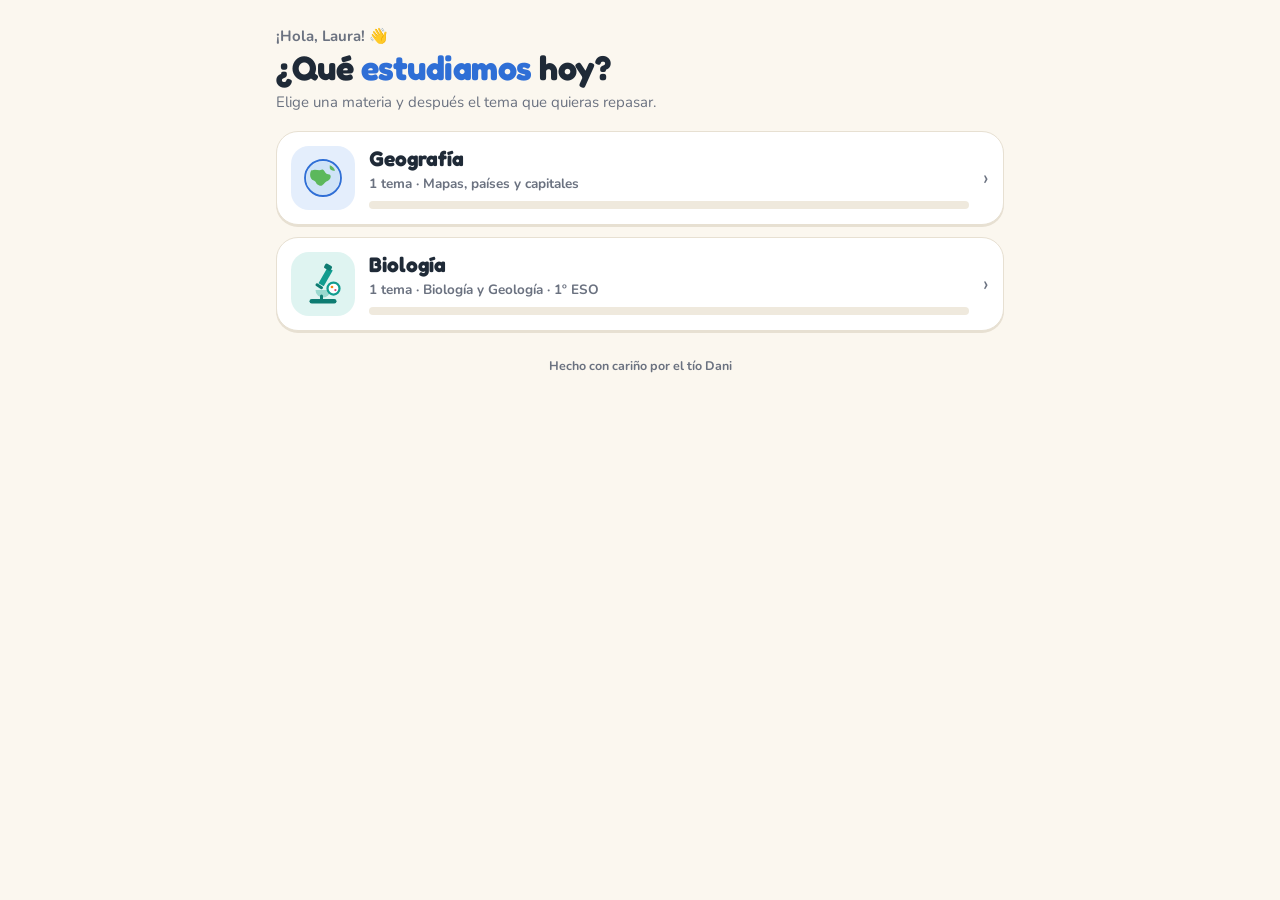
==== commit 37228596: "Portada de materias, Europa dentro de Geografía y Biología tema 2 (bloque 1) Co-Authored-By: Claude " ====
--- a/index.html
+++ b/index.html
@@ -3,427 +3,101 @@
 <head>
 <meta charset="utf-8">
 <meta name="viewport" content="width=device-width, initial-scale=1, viewport-fit=cover">
-<title>Europa paso a paso</title>
+<title>Estudia con Laura</title>
 <meta name="theme-color" content="#1f3a5f">
 <link rel="preconnect" href="https://fonts.googleapis.com">
 <link rel="preconnect" href="https://fonts.gstatic.com" crossorigin>
 <link href="https://fonts.googleapis.com/css2?family=Fredoka:wght@400;500;600;700&family=Nunito:wght@400;600;700;800&display=swap" rel="stylesheet">
 <style>
-:root{
-  --ink:#1f2a37; --muted:#6b7280; --paper:#fbf7ef; --card:#ffffff; --line:#e7e0d2;
-  --sea:#d3e6e8; --land:#ece5d6; --land2:#e2dac8;
-  --ok:#2fa866; --bad:#e0484d;
-  --b0:#2f6fd6; --b1:#119c8f; --b2:#ef8a17; --b3:#d9467a; --b4:#7a52c7; --b5:#1f3a5f;
-  --blk:#2f6fd6; --blk-soft:#cfe0fb;
-}
+:root{--ink:#1f2a37;--muted:#6b7280;--paper:#fbf7ef;--card:#fff;--line:#e7e0d2;--geo:#2f6fd6;--bio:#119c8f}
 *{box-sizing:border-box;-webkit-tap-highlight-color:transparent}
-html,body{margin:0;height:100%;background:var(--paper);color:var(--ink);font-family:Nunito,system-ui,sans-serif}
-button{font:inherit;color:inherit;cursor:pointer;border:0;background:none}
-h1,h2,h3,.f{font-family:Fredoka,Nunito,sans-serif}
-.screen{display:none;height:100dvh;flex-direction:column;max-width:760px;margin:0 auto}
-.screen.on{display:flex}
-
-/* ---------- HOME ---------- */
-#home{overflow-y:auto;padding:22px 16px 28px}
+html,body{margin:0;min-height:100%;background:var(--paper);color:var(--ink);font-family:Nunito,system-ui,sans-serif}
+button,a{font:inherit;color:inherit;cursor:pointer;border:0;background:none;text-decoration:none}
+h1,h2,h3{font-family:Fredoka,Nunito,sans-serif}
+.screen{display:none;max-width:760px;margin:0 auto;padding:22px 16px 32px;animation:in .25s ease-out}
+.screen.on{display:block}
+@keyframes in{from{opacity:0;transform:translateY(8px)}}
 .hello{font-size:15px;color:var(--muted);font-weight:700;margin:4px 0 0}
-#home h1{font-size:34px;line-height:1.05;margin:4px 0 6px;letter-spacing:-.5px}
-#home h1 span{color:var(--b0)}
+h1{font-size:34px;line-height:1.05;margin:4px 0 6px;letter-spacing:-.5px}
+h1 span{color:var(--c,var(--geo))}
 .sub{color:var(--muted);margin:0 0 18px;font-size:15px;line-height:1.4}
-.total{display:flex;align-items:center;gap:12px;background:var(--card);border:1px solid var(--line);border-radius:18px;padding:12px 14px;margin-bottom:16px}
-.total .bar{flex:1;height:10px;border-radius:99px;background:#efe9dd;overflow:hidden}
-.total .bar i{display:block;height:100%;background:linear-gradient(90deg,var(--b0),var(--b4));border-radius:99px;transition:width .5s}
-.total b{font-family:Fredoka;font-size:18px;min-width:52px;text-align:right}
-.blocks{display:grid;grid-template-columns:minmax(0,1fr);gap:12px}
-.bcard{width:100%;min-width:0;position:relative;display:flex;align-items:center;gap:14px;text-align:left;background:var(--card);border:1px solid var(--line);border-radius:20px;padding:14px;box-shadow:0 2px 0 var(--line);transition:transform .15s}
-.bcard:active{transform:scale(.98)}
-.bnum{flex:none;width:52px;height:52px;border-radius:16px;display:grid;place-items:center;color:#fff;font-family:Fredoka;font-weight:700;font-size:24px}
-.binfo{flex:1;min-width:0}
-.binfo h3{margin:0;font-size:19px}
-.binfo p{margin:4px 0 0;font-size:13px;color:var(--muted);white-space:nowrap;overflow:hidden;text-overflow:ellipsis}
-.stars{display:flex;gap:6px;margin-top:6px;font-size:12px;font-weight:800;color:var(--muted)}
-.stars span{padding:2px 8px;border-radius:99px;background:#f3eee4}
-.stars span.got{background:#fff3c4;color:#8a6200}
-.bcard.locked{opacity:.55}
-.bcard.locked .bnum{background:#b9b2a3!important}
-.lock{font-size:20px}
-.foot{margin-top:22px;display:flex;justify-content:center;gap:18px;font-size:13px;color:var(--muted)}
-.foot button{text-decoration:underline;color:var(--muted);font-size:13px}
-
-/* ---------- GAME ---------- */
-.top{display:flex;align-items:center;gap:10px;padding:12px 12px 8px}
-.back{width:42px;height:42px;border-radius:14px;background:var(--card);border:1px solid var(--line);font-size:20px;display:grid;place-items:center;flex:none}
-.ttl{flex:1;min-width:0}
-.ttl h2{margin:0;font-size:20px;line-height:1.1}
-.ttl small{color:var(--muted);font-weight:700;font-size:12px}
-.tabs{display:flex;gap:6px;padding:0 12px 8px}
-.tab{flex:1;padding:9px 4px;border-radius:12px;background:var(--card);border:1px solid var(--line);font-weight:800;font-size:14px}
-.tab.on{background:var(--blk);border-color:var(--blk);color:#fff}
-.prompt{margin:0 12px 8px;min-height:62px;background:var(--card);border:1px solid var(--line);border-radius:16px;padding:10px 14px;display:flex;align-items:center;gap:10px}
-.prompt .q{flex:1;font-family:Fredoka;font-size:21px;font-weight:500;line-height:1.15}
-.prompt .q b{color:var(--blk);font-weight:700}
-.prompt .q small{display:block;font-family:Nunito;font-size:13px;color:var(--muted);font-weight:700}
-.prog{font-family:Fredoka;font-weight:600;font-size:14px;color:var(--muted);white-space:nowrap}
-.say{width:40px;height:40px;border-radius:12px;background:var(--blk-soft);font-size:18px;flex:none}
-.mapwrap{position:relative;flex:1;min-height:200px;margin:0 12px;border-radius:18px;overflow:hidden;background:var(--sea);border:1px solid #c3dae6}
-svg{width:100%;height:100%;display:block;touch-action:manipulation}
-path.bg{fill:var(--land2);stroke:#fff;stroke-width:.6}
-path.g{fill:var(--land);stroke:#fff;stroke-width:.8;transition:fill .25s}
-path.g.inb{fill:color-mix(in srgb,var(--blk) 30%,white);stroke:color-mix(in srgb,var(--blk) 75%,black);stroke-width:1.3}
-path.g.seen{fill:color-mix(in srgb,var(--blk) 45%,white)}
-path.g.hl{fill:var(--blk)}
-path.g.ok{fill:var(--ok)!important}
-path.g.bad{fill:var(--bad)!important}
-@media (hover:hover){path.g.inb:hover{filter:brightness(.96)}}
-.cap{fill:#1f2a37;stroke:#fff;stroke-width:1.2;pointer-events:none;transition:opacity .2s}
-.cap.pulse{animation:pulse 1s infinite}
-@keyframes pulse{50%{r:7}}
-.hit{fill:transparent}
-.toast{position:absolute;left:50%;top:10px;transform:translate(-50%,-8px);background:var(--ink);color:#fff;padding:7px 14px;border-radius:99px;font-weight:800;font-size:14px;opacity:0;transition:.2s;pointer-events:none;white-space:nowrap}
-.toast.on{opacity:1;transform:translate(-50%,0)}
-.panel{padding:10px 12px calc(12px + env(safe-area-inset-bottom));min-height:118px}
-.opts{display:grid;grid-template-columns:1fr 1fr;gap:8px}
-.opt{padding:13px 8px;border-radius:14px;background:var(--card);border:1px solid var(--line);box-shadow:0 2px 0 var(--line);font-weight:800;font-size:16px}
-.opt.ok{background:var(--ok);border-color:var(--ok);color:#fff;box-shadow:none}
-.opt.bad{background:var(--bad);border-color:var(--bad);color:#fff;box-shadow:none}
-.chips{display:flex;flex-wrap:wrap;gap:6px}
-.chip{padding:7px 11px;border-radius:99px;background:var(--card);border:1px solid var(--line);font-weight:800;font-size:13px}
-.chip.seen{background:var(--blk-soft);border-color:transparent}
-.chip.cur{background:var(--blk);color:#fff;border-color:var(--blk)}
-.card{display:flex;align-items:center;gap:12px;background:var(--card);border:1px solid var(--line);border-radius:16px;padding:10px 12px;margin-bottom:8px}
-.card .n{flex:1;font-family:Fredoka;font-size:22px;font-weight:600;line-height:1.1}
-.card .n small{display:block;font-family:Nunito;font-size:14px;color:var(--muted);font-weight:700}
-.card .n small b{color:var(--ink)}
-.hint{font-size:13px;color:var(--muted);font-weight:700;text-align:center;margin:4px 0 0}
-.big{width:100%;padding:14px;border-radius:16px;background:var(--blk);color:#fff;font-family:Fredoka;font-weight:600;font-size:18px;box-shadow:0 3px 0 color-mix(in srgb,var(--blk) 70%,black)}
-.big.alt{background:var(--card);color:var(--ink);border:1px solid var(--line);box-shadow:0 2px 0 var(--line);margin-top:8px}
-
-/* ---------- ICONS & TIPS ---------- */
-.ico{flex:none;object-fit:contain;filter:drop-shadow(0 2px 2px rgba(0,0,0,.08))}
-.prompt .ico{width:52px;height:52px;margin:-4px 0}
-.strip{display:flex;margin-top:6px}
-.strip img{width:30px;height:30px;margin-right:-6px;object-fit:contain}
-.bcard.locked .strip img{filter:grayscale(1);opacity:.6}
-.tip{display:flex;gap:10px;align-items:flex-start;background:#fff8dc;border:1px solid #f1e3a6;border-radius:14px;padding:9px 12px;margin-bottom:8px;font-weight:700;font-size:14px;line-height:1.35;color:#5b4a12}
-.fb{display:flex;gap:12px;align-items:center;border-radius:16px;padding:10px 12px;animation:pop .25s ease-out}
-.fb.ok{background:#e3f6ea;border:1px solid #b8e6c9}
-.fb.no{background:#fdecec;border:1px solid #f5c2c3}
-.fb .ico{width:72px;height:72px}
-.fb .t{flex:1;font-size:15px;font-weight:700;line-height:1.35}
-.fb .t b{font-family:Fredoka;font-size:19px;font-weight:600}
-.fb .t small{display:block;color:#4b5563;font-size:13.5px;margin-top:3px}
-.pista{display:flex;align-items:center;justify-content:center;gap:10px;margin-top:8px;font-weight:800;font-size:14px;color:var(--muted);animation:pop .25s ease-out}
-.pista img{width:54px;height:54px}
-@keyframes pop{from{transform:scale(.94);opacity:0}}
-.miss span{display:inline-flex;align-items:center;gap:6px}
-.miss img{width:26px;height:26px}
-
-/* ---------- RESULT ---------- */
-.overlay{position:fixed;inset:0;background:rgba(20,28,40,.45);display:none;align-items:flex-end;justify-content:center;z-index:5}
-.overlay.on{display:flex}
-.sheet{width:100%;max-width:760px;background:var(--paper);border-radius:24px 24px 0 0;padding:22px 18px calc(18px + env(safe-area-inset-bottom));text-align:center;animation:up .3s ease-out}
-@keyframes up{from{transform:translateY(40px);opacity:0}}
-.sheet .emo{font-size:52px;line-height:1}
-.sheet h2{margin:8px 0 4px;font-size:26px}
-.sheet p{margin:0 0 14px;color:var(--muted);font-weight:700}
-.miss{display:flex;flex-wrap:wrap;gap:6px;justify-content:center;margin:-4px 0 14px}
-.miss span{background:#fde4e4;color:#9b1c1f;border-radius:99px;padding:4px 10px;font-size:13px;font-weight:800}
-.confetti{position:fixed;inset:0;pointer-events:none;z-index:6;overflow:hidden}
-.confetti i{position:absolute;top:-12px;width:9px;height:14px;border-radius:2px;animation:fall 1.6s linear forwards}
-@keyframes fall{to{transform:translateY(105vh) rotate(540deg)}}
+.list{display:grid;gap:12px}
+.card{width:100%;display:flex;align-items:center;gap:14px;text-align:left;background:var(--card);border:1px solid var(--line);border-radius:22px;padding:14px;box-shadow:0 2px 0 var(--line);transition:transform .15s}
+.card:active{transform:scale(.98)}
+.card.soon{opacity:.55;pointer-events:none}
+.ic{flex:none;width:64px;height:64px;border-radius:18px;display:grid;place-items:center}
+.ic svg{width:48px;height:48px}
+.info{flex:1;min-width:0}
+.info h3{margin:0;font-size:21px}
+.info p{margin:3px 0 0;font-size:13.5px;color:var(--muted);font-weight:700}
+.bar{height:8px;border-radius:99px;background:#efe9dd;overflow:hidden;margin-top:8px}
+.bar i{display:block;height:100%;border-radius:99px;background:var(--c)}
+.go{font-size:22px;color:var(--muted);flex:none}
+.back{display:inline-block;font-weight:800;font-size:14px;color:var(--muted);background:var(--card);border:1px solid var(--line);border-radius:99px;padding:6px 12px;margin-bottom:8px}
+.tnum{flex:none;width:56px;height:56px;border-radius:16px;display:grid;place-items:center;color:#fff;font-family:Fredoka;font-weight:700;font-size:24px;background:var(--c)}
+.foot{margin-top:26px;text-align:center;font-size:12.5px;color:var(--muted);font-weight:700}
 </style>
 </head>
 <body>
 
-<section id="home" class="screen on">
+<section class="screen" id="s-home">
   <p class="hello">¡Hola, Laura! 👋</p>
-  <h1>Europa <span>paso a paso</span></h1>
-  <p class="sub">Cinco bloques pequeños. Primero explora, luego encuentra los países y al final aprende sus capitales. Consigue las dos estrellas para abrir el siguiente bloque.</p>
-  <div class="total"><span>⭐</span><div class="bar"><i id="totbar"></i></div><b id="tot">0/10</b></div>
-  <div class="blocks" id="blocks"></div>
-  <div class="foot"><button id="unlockAll">Abrir todos los bloques</button><button id="reset">Empezar de cero</button></div>
+  <h1>¿Qué <span>estudiamos</span> hoy?</h1>
+  <p class="sub">Elige una materia y después el tema que quieras repasar.</p>
+  <div class="list" id="materias"></div>
+  <p class="foot">Hecho con cariño por el tío Dani</p>
 </section>
 
-<section id="game" class="screen">
-  <div class="top">
-    <button class="back" id="back" aria-label="Volver">←</button>
-    <div class="ttl"><h2 id="gtitle"></h2><small id="gsub"></small></div>
-  </div>
-  <div class="tabs" id="tabs">
-    <button class="tab" data-m="explore">👀 Explorar</button>
-    <button class="tab" data-m="find">📍 Encontrar</button>
-    <button class="tab" data-m="cap">🏛️ Capitales</button>
-  </div>
-  <div class="prompt"><div class="q" id="q"></div><button class="say" id="say" aria-label="Escuchar" hidden>🔊</button><span class="prog" id="prog"></span></div>
-  <div class="mapwrap">
-    <svg id="map" preserveAspectRatio="xMidYMid meet"></svg>
-    <div class="toast" id="toast"></div>
-  </div>
-  <div class="panel" id="panel"></div>
+<section class="screen" id="s-materia">
+  <button class="back" onclick="go('')">← Mis materias</button>
+  <h1 id="m-title"></h1>
+  <p class="sub" id="m-sub"></p>
+  <div class="list" id="temas"></div>
 </section>
 
-<div class="overlay" id="over"><div class="sheet" id="sheet"></div></div>
+<script>
+const ICON={
+geo:`<svg viewBox="0 0 64 64"><circle cx="32" cy="32" r="24" fill="#cfe3f7" stroke="#fff" stroke-width="3"/><path d="M17 22c5-3 9 1 13-1s4 6 9 6 4 7-1 9-6 8-11 6-4-6-8-7-6-9-2-14z" fill="#5cb85c"/><path d="M41 15c3 1 6 4 7 7-3 1-6-1-7-3z" fill="#5cb85c"/><circle cx="32" cy="32" r="24" fill="none" stroke="#2f6fd6" stroke-width="2.5"/></svg>`,
+bio:`<svg viewBox="0 0 64 64"><rect x="14" y="52" width="36" height="6" rx="3" fill="#0e7c72"/><path d="M38 10l7 4-12 21-7-4z" fill="#119c8f"/><rect x="34" y="6" width="10" height="7" rx="2" transform="rotate(30 39 9)" fill="#0e7c72"/><path d="M22 40h20a10 10 0 0 1-20 0z" fill="#9ad9cf"/><path d="M30 48v4M24 33l6 4" stroke="#0e7c72" stroke-width="4" stroke-linecap="round"/><circle cx="46" cy="38" r="8" fill="#fff" stroke="#119c8f" stroke-width="3"/><circle cx="44" cy="36" r="1.8" fill="#ef8a17"/><circle cx="48.5" cy="40" r="1.5" fill="#d9467a"/></svg>`
+};
+const read=k=>{try{return JSON.parse(localStorage.getItem(k)||'null')}catch(e){return null}};
+function europaStars(){const S=read('laura-europa-v1');if(!S)return 0;let n=0;
+  for(let b=0;b<5;b++)for(const m of['find','cap'])if((S.best&&S.best[b+'-'+m]||0)>=.75)n++;return n}
+function bioStars(key,total){const S=read(key);if(!S||!S.stars)return 0;return Object.values(S.stars).filter(Boolean).length}
 
-<script>
-const DATA={"W":1000,"H":860,"game":[{"id":705,"n":"Eslovenia","c":"Liubliana","b":3,"d":"M513.9,585.8L512.6,585.3L511,585.1L510.8,585.4L510.1,585.7L509.8,586.2L510.1,588.3L509.7,588.6L507.9,588.5L507.3,588.7L506.3,590.1L505.3,590.8L504.1,591.2L503.1,591.7L501.9,592.2L500.9,592.5L500.5,593.1L500.3,593.8L500.3,594.5L501.4,595.8L501.5,597.2L501.4,598.9L501.2,599.8L500.8,600.4L498.2,601.2L495.5,602.7L495.5,603L496.7,604.2L496.7,604.5L495.8,605.3L495.7,606L495.8,606.8L496.3,607.6L496.5,608.4L495,609L493,608.8L490.7,607.7L489.8,607.9L489,608.4L488.2,608.2L487.3,607.5L486,606.2L485.4,605.3L485.2,604.4L484.8,604.3L484.3,604.5L483.8,605.6L482.6,607.5L481.7,608.1L480.4,607.9L478.6,607.9L477.4,608.1L476,607.4L475.7,607.5L475.7,608L475.1,608.7L474.3,609.1L470.2,608L469.7,607.1L470.6,606.7L471.9,605.6L472.7,605.8L473.8,605.5L474.3,605.1L473.6,603.7L472,601.9L471.1,601.2L469.9,600.7L469.7,600.2L470.4,597.5L470.2,597.1L468.9,597.2L468.6,596.9L468.5,596.4L468.6,595.8L469.5,594.7L470.6,593.8L470.8,593.3L470.8,592.8L469.5,592.4L468.7,591.9L468.1,591.8L467.7,592L467.4,591.7L467.1,590.9L467.4,589.7L468.6,588.6L469.9,587.7L471,586.9L471.6,586.6L472,585.4L472.6,585.5L473.9,585.6L475.4,586L476.7,586.3L477.9,586.8L480.4,587.3L482.7,587.5L483.4,587.8L483.9,587.8L484.6,588.2L485,587.9L485.3,587.4L486.6,586.8L487.7,586L488.5,585.1L489,584.3L489.7,583.7L490.6,583.6L491.3,583.3L494.5,582.9L497.9,583.2L499.5,582.7L500.7,581.7L502.6,581.4L502.7,581.4L505.6,582.1L505.8,581.7L505.9,581.5L505.8,579.4L506.7,578.4L507.5,578L510.4,578.1L510.8,578.8L510.9,579.7L511.2,581L511.7,581.4L511.9,581.9L511.9,582.8L512.4,583.5L513.8,585.3Z","cap":[484,595.5],"bb":[467,578,514,609],"a":768},{"id":807,"n":"Macedonia del Norte","c":"Skopie","b":3,"d":"M597.4,673.8L598.3,673.8L600.2,673.1L601.3,672.2L601.9,672L602.7,671.6L603.9,671.6L605.1,671.8L606.6,671.2L608,670.4L608.7,670.4L609.4,671L609.8,671.1L612.6,674.1L614.1,675.3L615.8,676.1L617.8,676.6L618.5,677.3L620,680.6L620.7,681.8L621.5,682.2L621.8,682.5L621.9,683L621.3,685.5L621.5,691L621.3,691.4L620.4,691.5L619.1,691.8L618.7,692.2L618.5,695.2L616.6,696.3L614.9,696.9L613.4,697L610.6,696.6L609.7,696.6L609,697L606.7,697.4L605.6,698.1L603.5,701.7L601.1,703.2L600.3,703.8L598.3,703.2L597.4,703.2L596.1,704.2L593.2,704.6L592.5,704.8L590.2,705.1L590.1,704.6L589.6,704L588.6,703.7L586.4,704.2L585.9,703.7L584.7,700.9L584.1,700.5L583.2,699.5L581.7,696.5L581.5,695.1L581.5,693.9L580.6,691.1L581,690.4L581.6,689.9L581.5,688.7L581.2,687L581.7,683.5L581.9,683.3L582.2,683.4L584,683.5L584.5,683.1L584.8,682.4L584.6,679.9L585,678.7L589.4,676.1L590.7,675.9L591.8,676.9L592.7,677.4L593.2,677.4L593.3,676.7L593.8,675.4L594.6,674.6Z","cap":[595.7,679.4],"bb":[581,670,622,705],"a":983},{"id":8,"n":"Albania","c":"Tirana","b":3,"d":"M562,684.7L562,683.6L562.2,681.9L562,681.3L562.1,680.3L561.5,679L560.6,678.1L561.4,676.4L562.3,674.3L563.3,672.7L564.5,670.9L565.2,669.3L566.1,667.8L566.8,667.4L567.2,667.6L567.5,668.2L567.5,670L567.9,670.6L568.4,671L569.6,670.7L570.8,670.2L572.5,669.1L572.8,669.2L573.4,669.6L574.9,671.7L575.9,673.5L577.7,674L578.7,674.7L580,675.7L580.7,676.8L581.8,680.2L582.1,682.3L581.9,683.3L581.7,683.5L581.2,687L581.5,688.7L581.6,689.9L581,690.4L580.6,691.1L581.5,693.9L581.5,695.1L581.7,696.5L583.2,699.5L584.1,700.5L584.7,700.9L585.9,703.7L586.4,704.2L588.6,703.7L589.6,704L590.1,704.6L590.2,705.1L590.2,706.7L590.8,707.9L591.6,709.2L591.7,710L591.3,711.3L590.6,712.9L589.5,713.6L588.3,714.2L587.8,715.4L587.6,716.7L587.1,717.6L586.8,718.7L586.5,720.8L586.4,721.5L585.6,722.4L584.2,722.8L583.1,722.9L582.3,723.3L582,724.1L581.2,724.7L580.8,725L580.8,725.6L581.5,726.9L582.2,727.9L582.3,728.8L582,729.1L581,729L580.8,729.3L580.8,730.3L580.6,731.2L580.2,731.7L579.5,732.3L578.2,732.2L577,731.5L576.3,731.3L576,731.3L575.8,729.3L575.1,727.8L573,724.1L566.6,720.9L565,719.3L564.3,718L563.6,716.7L564.2,716.6L564.8,716.9L565.6,717.3L565.9,716.6L565.5,715.2L563.7,712L563.5,711.1L564.1,708.2L565.2,705L564.9,701.3L565.2,698.4L564.6,696.6L564.2,694.3L564.9,691.3L565.7,690.4L566.1,689.5L566,686.2L564.1,684.9Z","cap":[570.6,696],"bb":[561,667,592,732],"a":1101},{"id":56,"n":"Bélgica","c":"Bruselas","b":0,"d":"M346.7,469.7L347.7,470.4L348.6,470.7L349,470.5L348.9,469.2L349.8,468.6L350.7,468.4L351,469L351.6,469.7L352.3,469.8L354.1,468.5L354.4,468.9L354.7,469.5L354.7,469.9L354.7,470.3L355,470.6L356.3,470.7L357.1,469.9L357.7,469.5L358,469.9L358.1,470.9L358.2,472.3L359.6,473.9L360.8,474.5L362.5,474.4L363.1,474.2L363.5,474.5L363.8,475.3L364.6,476.3L366.5,477.2L367.1,477.6L367.4,478.3L367.2,479.1L366,481.1L365.7,481.7L365.9,481.9L365.6,482.3L364.2,483.5L364.1,484L364.4,484.8L364.6,485.5L365.3,486L366,486.2L367.2,486.4L368.6,486.6L368.7,487L370.1,488.3L370.5,489.3L371.5,490.3L370.5,491.2L370.5,491.8L370.8,492.3L372,492.8L372.6,493.5L372.5,494.7L372.5,496.5L369.7,498L368.8,499.9L368.7,500.3L368.6,500.2L368.4,499.5L367.9,499.5L366.9,499L365.1,500.7L364.2,502.1L363.7,503.1L363,504L362.8,504.9L362.7,505.3L362.5,505.8L362.4,506.3L363.1,507.5L363.3,508.1L364.1,510.1L363.7,510.7L363.3,511.4L363,511.9L362.6,512.2L361.5,512L360.1,512.1L359.1,512.3L358.6,512.3L357.7,511.2L356.8,509.7L356.1,508.9L355.9,508.3L355,507.9L353.9,507.1L353.1,506.2L352.4,505.6L351.4,505.3L350.5,505.2L350.4,503.9L350.5,502.4L349.9,501.3L351.5,497.7L350.9,497.2L350.2,497.4L349.2,498.3L348.6,499.3L348.2,500.2L346.6,500.8L344.1,500.8L341.5,500.1L341.2,499.8L341.1,499.5L341.1,499.2L341.3,498.7L341.9,498.1L342.2,497.3L341.8,496.4L341.5,496.1L341.8,495.4L342.3,494.5L342.4,494L340.9,492.1L339.6,491.6L338.4,491.4L337.5,491.1L336.9,491L336.4,491.4L336,491.7L335.7,491.2L335.6,488.3L335.2,487.9L333.7,487.1L331.6,486.6L331.1,486L331,484.7L331,483.1L330.5,481.5L330.2,481.1L329.7,480.4L328.5,480.4L327,481.1L326.2,481.2L325.8,481.2L324.9,480.2L323.9,478.7L323.2,477.2L323.1,476.3L323.5,475.5L323.3,474.7L323,473.3L323,472.3L329.4,469.7L333.2,468.4L335,468.1L335.1,470L335.3,470.7L335.7,471.1L336.2,471.3L336.8,470.9L337.8,470.6L339.1,471L340,471.6L340.3,472.1L340.9,472.7L341.8,472.9L343.8,472.3L345.8,471.3L346.4,470.5Z","cap":[346.7,481.4],"bb":[323,468,373,512],"a":1155},{"id":498,"n":"Moldavia","c":"Chisináu","b":4,"d":"M657.9,534.7L658.1,533.9L660.7,531.5L661.5,531.6L663.1,531.5L666.2,530.9L667.5,529.3L668.5,529.5L669.2,528.8L670.3,527.8L670.5,528L670.7,528.1L672.8,528.1L674.3,528.5L675.6,529.4L676.7,529.9L677.8,530L678.5,530.4L678.8,531.2L679.8,531.5L681.7,531.1L682.6,531.5L682.5,532.6L682.8,532.9L683.4,532.4L683.9,532.7L684.4,533.4L684.7,533.8L685.5,532.3L686.5,532.3L689,532.3L690.8,534.7L691.8,535.5L692.6,535.7L693.4,535.2L694.2,534.5L694.7,534.7L696,536.2L696.7,538.4L696.9,539.4L696.8,541L696.6,542.7L696.4,543.9L696.7,544.7L697.2,545.4L697.9,545.5L700.1,546.6L701,547.5L702.2,548L703,547.9L703.5,548.2L703.8,548.7L703.9,550L703.7,551.3L703.9,552.1L704.8,552.9L705.1,554L705.3,554.6L705.7,555.1L707.8,555.9L710.3,556.6L711.1,557.5L711.7,558.6L712,560.8L712.2,562.6L715.8,564.4L715.5,564.9L715.2,565.6L712.3,566.5L711.8,566.9L710.2,565.3L709.4,565.2L709,566L708.3,566.5L707.4,566.5L706.3,566.1L705.8,565.8L705.4,565.8L704.9,566.3L704.1,566.3L703.5,566L703.1,567.7L702.7,568.1L702.4,568.1L701.8,565.5L701.5,565.1L700.9,565.1L699.6,566L698.4,567.2L698.1,567.9L698.4,569.3L698.9,570.8L700.3,573L700,574.1L699.9,575.9L698.8,577.7L697.3,578.9L697.5,580.7L696.9,582.1L695.5,583.6L694.8,585.3L695.2,586.3L695.5,587.3L695.4,588L695.5,588.5L695.1,588.8L692.7,589.4L692.1,589.8L691.4,590.7L690.4,589.5L689.4,588.4L688.8,587.9L689,587.6L689.5,587.1L689.9,586.6L689.6,585.2L689,583.7L688.5,582.9L688.3,581.7L687.7,579.8L687.4,576.3L687.8,571.6L688,569.3L687.5,568.1L687.2,565.2L686.4,563.9L685.3,562.2L683.4,558.5L681.8,557.4L679.8,556.2L678.8,555.1L678.1,554L676.8,552.9L675.4,552L673.5,549.3L672.6,548.1L672.3,547.8L670.3,546.2L669.2,544.7L668.5,543.4L668.1,542.2L666.6,539.9L665.2,538.1L664,537L663.4,536.1L662.1,535.1L660.3,534.4L659.2,534.4Z","cap":[694.8,555.7],"bb":[658,528,716,591],"a":1255},{"id":528,"n":"Países Bajos","c":"Ámsterdam","b":0,"d":"M368.6,486.6L367.2,486.4L366,486.2L365.3,486L364.6,485.5L364.4,484.8L364.1,484L364.2,483.5L365.6,482.3L365.9,481.9L365.7,481.7L366,481.1L367.2,479.1L367.4,478.3L367.1,477.6L366.5,477.2L364.6,476.3L363.8,475.3L363.5,474.5L363.1,474.2L362.5,474.4L360.8,474.5L359.6,473.9L358.2,472.3L358.1,470.9L358,469.9L357.7,469.5L357.1,469.9L356.3,470.7L355,470.6L354.7,470.3L354.7,469.9L354.7,469.5L354.4,468.9L354.1,468.5L352.3,469.8L351.6,469.7L351,469L350.7,468.4L349.8,468.6L348.9,469.2L349,470.5L348.6,470.7L347.7,470.4L346.7,469.7L345.6,469.2L343.9,468.1L341.4,468.5L339.8,467.3L338.4,467L337.6,466.2L336.9,464.9L337.7,464.2L338.4,464L340.9,464.3L342.8,465.1L345.8,468.1L346.7,468.2L347.6,468L347.2,467.3L346.4,466.8L345.3,465.9L344.4,464.8L346.8,464.9L346.6,464.3L346.4,463.4L344.4,460.1L344.9,459.4L345.8,457.8L346.8,456.5L347.4,456.2L348.6,455.4L351.2,452.7L353,450.5L354.4,447.8L357,440.2L357.7,438.9L358.6,437.5L359.5,438L360,438.5L362.4,437.6L366.7,435.3L368.1,432.9L369.4,431.9L374,430.1L376.5,429.8L380.3,430L383,429.9L386.3,430.1L387.3,431.7L387.9,432.8L389,433.5L390.8,434.1L390.4,436.1L390,440.2L389.8,440.9L388.8,442.5L387.6,445.4L387.2,447.4L386.9,447.8L383.4,447.4L382.9,447.7L382.8,448.1L382.9,448.6L382.7,449.1L382.4,449.5L382.5,450.2L383,451L384,451.6L385.2,451.8L385.8,451.8L386.2,452.4L386.6,453.2L386.4,454.3L386.1,455.7L385.4,456.9L383.6,458.2L382.8,458.7L382.1,458.9L381.7,459.2L381.5,459.7L381.5,460.2L382.6,461.5L382.5,461.7L382.1,462.3L381.6,462.9L378.5,463.8L377.2,463.5L376.5,464L376.3,464.2L375.6,463.5L373.9,462.6L373.2,462.8L372.8,463.1L371.7,463.4L370.8,464L370.7,464.8L371.8,467.2L372.2,467.7L372.1,468.6L372.7,469.7L373.2,471.1L373.2,471.9L373,472.8L372.5,473.9L371,476.5L370.9,477.1L370.9,477.5L371.4,477.7L371.6,477.9L371.5,478.3L369,480L368.6,480.3L367.7,480L367.5,480.4L367.6,480.9L367.9,481.4L368.7,481.7L369.3,482.3L369.8,483.3ZM346.7,469.7L346.4,470.5L345.8,471.3L343.8,472.3L341.8,472.9L340.9,472.7L340.3,472.1L340,471.6L339.1,471L337.8,470.6L336.8,470.9L336.2,471.3L335.7,471.1L335.3,470.7L335.1,470L335,468.1L336.1,468L338.3,468.2L339.9,469.1L342,469.7L343.9,469.1L345.1,470.1ZM380.3,427.9L378.4,428.5L377.9,428.3L378.1,428.1L379.7,427.8ZM375,428.4L372.4,428.4L371.6,428.1L371.5,427.8L372.2,427.8L374.3,428L375,428.3ZM364.1,430.3L361.5,431.5L361.3,431.3L363,430.1ZM367.1,429L365.8,429L365.3,428.7L368.3,428.2L370.2,428.2L370.5,428.3ZM360.5,435L359,436.3L358.3,435.8L358.1,435.4L358.7,434.3L360.9,432.6ZM344.1,461.7L345.3,463L345.5,463.4L345.5,463.8L343.8,464L342.3,462.4L341.1,462.5L340.8,461.8L340.8,461.3L342.1,461.2ZM385.5,427L384.4,426.9L384.8,426.4L385.9,426.1L386.5,426.2Z","cap":[358.6,450],"bb":[335,426,391,487],"a":1391},{"id":756,"n":"Suiza","c":"Berna","b":2,"d":"M411.4,560.9L411.8,561.2L412.8,562.2L412.4,563.8L411,566.3L410.2,568.4L410.1,570L410.1,570.8L410.3,570.8L411.5,571L412.1,571.1L413.8,571.6L415.3,572.3L415.5,573.1L415.6,573.9L417.3,575.2L419.3,576L420,575.8L422.7,573.3L423.7,573.8L424.1,575.3L424.1,576L423.2,578.8L423,580.3L423.5,581.3L423.5,582.1L423.3,582.8L422.3,582.8L421,582.3L419.9,581.1L419,581.2L418.2,581.4L417.8,582.5L417.4,583.9L417.4,584.7L417.9,585.3L418.3,586.6L418.4,588.2L418.7,589L418.4,589.3L417.6,589.4L417.1,589.2L416.1,587.2L415.7,586.4L414.9,586.2L413.4,586.6L411.1,587.5L410.2,587.4L409.5,587.2L408.8,586.2L408.4,584.4L408.3,583.3L407.8,583.3L406.5,582.8L405.8,583.2L405.6,585L405.3,587.3L404.5,588.7L402.3,591L401.5,592.1L401.1,592.8L401,593.5L401.2,594.7L401.5,595.9L401.1,596.5L400.1,596.8L399.4,596L399.2,594.8L397.7,593L398.6,591.6L398.5,591.3L395.9,590.3L394.9,589.2L393.4,587.2L393.2,586.3L393.5,583.8L393.4,583.1L393.3,582.8L392.5,582.7L391.4,583.5L390.2,584.8L388,586.1L387.8,586.4L388.3,588L388.2,588.5L386.4,590.7L386,591.5L383.8,592.8L382.7,593.2L379.9,591.8L379.1,591.6L377.7,592.2L375.8,592.7L372.7,593.1L371.7,592.4L371.2,591.9L371,591.2L370.4,589.9L369.6,589L369.1,588.1L368.5,587.1L368.1,586.4L369,584.1L368.6,583.2L368.5,581.9L368.7,581.1L368.5,580.9L365.9,580.2L363.6,580.1L362,580.7L360.5,581.8L360.3,582.1L360.3,582.3L360.8,583.6L359.6,584.8L357.8,585.5L356.6,585.5L356.1,585.3L356.2,583.9L357.3,583.5L358.3,582.7L358.7,581.5L358.9,580.6L358.1,579.4L358.3,578.8L359.1,577.6L359.5,576.6L360.1,575.7L362.1,574.4L364.2,573L364.6,571.4L365,569.4L365.3,568.9L368,568L368.6,567.6L369,567L371.2,565L373.4,562.9L373.8,562.2L374.2,561.8L374.2,561.4L374.1,561.2L373.1,560.9L372.9,560.1L374,559L375.4,558.3L376.6,558.4L377,558.8L376.9,559.2L377.4,559.7L378.3,560L379.4,560L380.6,559.6L381.4,558.5L381.9,557.7L383.8,556.9L384.9,557.5L388.2,558L390.7,558L392.3,557.5L394.2,557.6L395.4,558.1L395.6,558.1L396,558L396.3,557.7L397.5,557.6L397.7,557.3L397.7,557L397.5,556.8L396,556.8L395.5,556.5L395.4,556L396,555.1L397.1,554.4L398,554.3L398.6,554.6L400.1,556.1L400.5,556.2L400.8,556L401.1,555.9L401.7,556.2L402.2,557.1L402.2,557.3L405.9,557.2L406.7,557.3L409,559.1Z","cap":[379.9,570.5],"bb":[356,554,424,597],"a":1564},{"id":208,"n":"Dinamarca","c":"Copenhague","b":1,"d":"M461.8,384.8L461.7,387L461.4,387.7L460.9,388.1L459.7,388.4L458.6,389L457.6,390.1L457.2,391.6L457.9,392.8L459.2,393.4L459.5,395.6L458.3,396.6L455.4,397.5L455,400.1L455,402.1L454.9,403.6L454.6,405.6L452.2,406.4L450.8,403.3L450.9,402L450.5,400.6L450.5,399.3L450,397.4L447.8,396.7L447,396.6L445.8,396.9L445.5,396.8L444.2,394L444.6,391L443.9,389.5L443.9,388.8L443.9,388.1L443.4,387.4L442.6,387.1L442.3,385.4L443.2,385L445.3,385.3L446,385.2L446.6,384.9L448.4,382.3L448.4,381.7L448.6,380.9L450.4,380.7L451.2,381.8L451,383.5L451,385.6L452.1,386.3L452.6,386.4L453.1,384.8L453.5,384L453.9,383.6L454.1,382.2L453.9,381.2L453.4,380.6L455.5,378.8L457.8,377.5L459,377.5L460.3,377.8L461.4,378.4L462.1,378.8L462.4,379.5L461.6,381.1L461.3,381.9ZM425.9,403.8L425.7,403.7L424.9,403.5L424.4,403L422.9,403.2L420.9,403.8L419.8,403.7L419,402.8L415.6,401.4L415,401.3L412.7,401L412.7,399.2L412.6,397.9L412,395.9L413.2,395.6L413.3,391.8L413,389.9L409.9,387.6L407.4,385.4L408.7,379L409.1,377.3L408.4,373.8L408.9,369.8L409.9,363.7L410.7,363.6L411.3,363.6L413.5,365L414.4,365.2L415,366.2L415.7,366.7L416.3,365.7L416.7,363.9L418.7,361.7L420.1,361L420.9,360.6L421.7,361.6L422.3,362.7L422.7,360.5L423.5,356.1L421.9,355.3L420.4,355.7L418.9,358.4L417.3,361.8L415.3,362L413.6,362.8L412.3,361.7L411.4,360.7L411.5,359.4L411.8,358.6L413.7,355.9L416.3,353.3L418.5,353.5L420.2,352.8L421.2,352.8L424.3,353.2L425.9,352.7L427.4,351.6L430.9,346.5L432.7,344.4L436.2,343.8L439.5,341.5L440.5,341.5L438.8,343.3L438.6,344L438.3,345.1L439.2,347.7L438.9,349.2L438.8,352.1L437.7,353.6L436.3,356.8L435.8,357.3L435.4,361L435.5,362L435.1,365.4L436.2,366.9L437.4,367.8L441.7,368L442.1,368.6L442.6,369.7L442.1,371.5L441.5,372.9L440.3,374L438.6,374.7L437.6,374.7L436.4,373L435.7,373.5L435,374.3L433.6,378.7L432.8,381.7L432.6,381.9L431.9,381.4L430.8,381.3L429.4,381.9L430.1,382.6L430.8,383.8L430.4,384.3L429.2,384.9L428,386L427.5,386.9L426,387.9L425.1,389.2L425.4,391L425.4,392.5L425.7,394.2L425.3,395.5L423.4,397.3L422.7,398.9L424.1,399L425,399.4L425.5,399.9L426,400.7L425.6,401.5ZM438.1,387.5L438.6,388.7L439,391.1L439.9,393.9L439.4,395L439.6,396.4L439.2,398L437.2,399.6L434.9,399.5L432.6,398.5L429.4,396.7L429.2,395.8L428.8,395.2L428.1,392.4L428.4,389L430.1,388.7L433.8,387.3L434.5,387.6L435.4,388.5L436.4,388.6L437.8,387.5ZM446.1,403.6L448.2,405L449.7,405L450.7,405.6L450.9,406.5L450.9,408.4L449.8,408.9L448.7,408.6L447,409.3L441.9,405.9L442.1,403.3L442.4,402.3L444.9,402.2ZM438.1,406.2L437.6,406.3L436.9,404.5L436.9,403.9L437.8,402.8L438.4,401.6L440,399.7L441,397.5L441.3,397.6L440.8,399.6L438.6,405.1ZM460.9,402.6L460.4,402.9L458.5,402.6L456.3,404L455.5,403.5L455.9,402.5L456.1,402.2L456.9,401.8L457.4,401.2L457.6,400.3L458,400.8L459.3,401.1L460,401.4L460.5,401.9ZM462.8,389L461.6,389.8L461.4,389.8L461,388.5L461.7,387.8L462,387.1L462.3,387.2L462.6,387.9ZM435.2,403.9L434.3,404.1L433.4,403.6L431.9,401.7L431.8,401.2L432.6,401.5L433.5,402.5L434.3,402.8L435.4,403.6ZM429.9,402.7L428.6,402.9L428,402.4L426.8,402.1L426.6,398.7L426.7,398.6L427.3,398.8L429.3,400.5L429.9,402.2ZM437.9,383.8L437.6,384.2L436.9,383.7L436.9,382.3L437.3,381.1L437,379.9L437.4,379.2L438.4,381L438.7,381.8L438.2,382.7ZM445,352.3L444.5,352.7L442.9,351.9L443.7,351L445.5,350.6L446.5,350.8L445.3,351.8ZM492.4,401.9L492,402.2L489.9,401.6L487.4,400.1L487.8,397.2L488.5,395.9L493,399.2L493,400.4Z","cap":[461.7,387.1],"bb":[407,341,493,409],"a":1609},{"id":233,"n":"Estonia","c":"Tallin","b":1,"d":"M634.7,335.4L634.4,335.6L632.7,335.5L630.9,335L630,334.4L629.2,334.6L628.3,335.1L625.3,336.9L624.4,336.8L622.3,335.8L621.1,334.7L618.6,332.4L618.4,331.8L618,331.3L615.6,331L614.7,330.1L614,330.1L612.9,329.7L609.9,328.1L609.2,327.9L609.1,328.3L609.3,328.8L609.2,329.1L608.8,329.1L608.1,328.5L607.3,327.9L605.1,329.5L604.4,329.9L603.7,330.1L600.3,332.2L599.3,333.3L598.8,333.3L598.8,332.4L599.8,328L599.6,324.6L600.1,324L600.2,323.6L599.8,322.5L598.2,322L597.6,322.2L597.1,323.4L596.7,324.3L595.4,325L594.1,324.3L591.2,323.4L590.3,322L589.9,320.4L588.3,319.1L587.5,317.4L587.6,316.1L588.8,315.1L589.1,314.4L587.5,314.7L587.1,314.5L586.9,313.9L585.9,311.8L586.5,310.9L586.7,310L586.1,309.4L586.1,308.5L586.4,307.6L586,305.8L587.5,304.6L589,303.7L592.2,302.9L591.7,301.2L593,301L595,298.6L597.3,298.7L600.3,296.8L606.5,295.9L607.3,295L607,294.2L606.9,293.3L608.1,293.4L610,292.9L617.6,293.5L619.3,293.3L622.1,294.6L623.5,294.9L627.5,294.2L633.7,294L634.7,292.5L634.8,292.2L635.4,292.8L636.4,293.7L636.7,294.3L636.5,294.7L635.8,295.2L635.7,295.5L635.5,296.1L634.7,296.4L634.3,296.8L634.1,298.8L633.6,302L632.5,304.5L631.5,306L631.1,307.1L631,308.3L631.1,309.5L633.4,315.7L633.6,316.8L633.5,318L633.5,319.3L633.9,320.3L634.9,322L636.2,324.4L636.8,326.1L637.5,326.6L638.1,327L638.3,327.3L638.3,327.6L638.1,327.9L635.9,329.3L635.7,330.1L635.6,331L634.7,332.4L634.6,333.6L634.6,334.9ZM577.5,319.3L578.4,319.7L579.1,319.5L579.8,319L581.5,319.2L585.5,321.4L585.9,322.1L583.7,322.7L583.3,323.6L582.8,324.2L582.2,324.4L581.3,325.7L579.9,326.9L579.7,327.6L577,327.8L575.7,328.3L574.6,329.7L574.4,332.1L573.7,334L572.9,334.7L572,334.9L571.7,334.2L571.7,333.6L573.4,330.8L573.7,329.9L572.7,329.6L571.8,328.8L570,327.9L569.6,327.1L570,327L570.4,326.7L570.7,325.9L570.9,325.1L569.3,322.8L570,322.4L570.8,322.4L571.8,323L572.7,322.1L573.1,321.9L573.8,322.2L574.4,320.5L575.9,319.8L576.7,319.2ZM580.5,314.5L579.7,315.6L579.1,315.3L578.8,314.8L577.8,317.3L576.5,317.9L575.7,317.5L575.7,316.6L574.7,314.3L573.4,313.7L571.8,313.8L570.5,313L575,311.8L575.4,310.6L576.2,309.3L576.8,309.2L577.5,309.4L577.6,310.3L577.8,310.7L579.9,310.9L580.9,312.4L581.4,314.2ZM585.9,319.9L585,320.3L582.6,319L583,317.9L583.6,317.4L585.5,317.8L586,319.4Z","cap":[599.2,298.7],"bb":[569,292,638,337],"a":1742},{"id":703,"n":"Eslovaquia","c":"Bratislava","b":2,"d":"M597.9,524.9L597.7,525.8L597.3,526.9L596.7,528L596.2,529.4L595.7,532.2L595.3,533.6L593.3,536.3L593.5,539.8L593.2,540.1L588.5,541.8L587.8,541.6L587,541L586.6,540.5L586.4,540.2L585.9,539.3L585.2,538.6L584.4,538.1L583.5,537.6L582.5,537.6L580,538.8L578.1,539L576.9,538.8L575.2,538.4L572,538.6L569.9,539.2L569.7,539.9L568,544.4L565.2,546.2L562.7,548L562,548.4L560.7,547.9L559.2,547.1L557.9,546.6L557.1,546.9L556.1,548.1L555.8,549.2L552.9,550.2L547.9,550.9L546.2,552.1L545.7,553.5L545.7,554.5L546.2,555.3L545.7,556.4L545.5,556.8L541.9,557.2L537.1,557.7L534.2,557.7L531.5,557.8L529.6,557L527.3,555.4L524.9,553.2L524.6,553.2L524.3,552.9L522.8,552.8L522.4,553L521.5,552.3L521.2,551.3L519.8,548.9L518.1,544.9L518.1,543.7L518.6,542.3L519.1,541.3L519.2,540.5L519.3,540.2L519.7,538.5L520.7,536.3L521.7,534.9L522.4,534.5L524,534.8L526.7,535.1L528.7,534.7L530.5,533.6L531.5,532.7L532.4,531.7L532.6,531.1L533,530.9L534.6,530.3L535,529.6L535.2,528.4L535.3,527.1L535.5,526.1L535.9,525.4L538.7,523.6L538.9,523L539.4,522.4L540.2,521.7L540.9,520.7L541.8,520.1L542.9,520.1L543.9,519.9L544.7,519.5L545.1,519.5L546.6,519.7L546.9,520.7L547.1,521.9L549.7,521.6L550.9,519.2L551.6,518.8L552.8,517.9L553.5,517.1L554,517.6L554.9,519.1L555.8,520.3L556.3,520.7L556.4,521.1L556.9,521.3L557.8,521.4L558.4,521.7L558.7,522.8L558.8,523.9L558.5,524.7L558.4,525.3L559.1,525.6L560,525.2L560.7,524.8L562.7,525.5L563.3,523.6L564,522.5L565,522L565.9,521.3L566.7,520.9L567.3,520.8L567.5,520.7L568.3,520.6L569.1,520.8L570.2,520.5L571.8,520.8L572.9,521.6L573.9,521.8L575,521.7L575.7,521.1L576.7,519.4L577.5,519.3L578.7,518.9L580.5,518.8L584.5,518.8L585.6,519.4L588.2,520L589.4,520.8L589.9,521.9L590.3,522.7L593,523.6L596.9,524.8Z","cap":[521.8,549.9],"bb":[518,517,598,558],"a":1826},{"id":70,"n":"Bosnia","c":"Sarajevo","b":3,"d":"M557.5,648.6L557.1,648.5L556.3,648.8L555.7,649L554.9,648.7L554.1,648.6L553.7,648.9L553.6,649.6L554.2,650.7L555.3,652.5L555.2,653.9L554.4,654.1L553.7,653L553,652.9L552.4,652.9L550.8,654.4L549.7,655.6L549.4,656.4L549,657.3L549,658L549.1,660.1L547,660.5L546.5,660.8L546.3,661.5L546.6,664.2L546.9,665.6L548.2,667.9L548.3,668.5L548.1,669L547.3,669.9L546.9,670.3L546.6,670.4L545.1,669.9L544.4,669.7L541.5,667.8L540.1,666.7L538.1,665.4L536.8,664.6L536.1,663.4L535.1,663.1L534,663.6L532.6,662.7L533.5,662.2L533.7,661.8L533.6,661.2L533.2,660.4L529.5,657.1L527.7,654.9L527.4,654L527.3,651.8L526.9,651.3L524.3,650.4L521.3,647.6L518.3,644.8L517.9,644L516.3,641.9L514.4,640L512.9,638.8L511.6,637.4L510.2,635.5L509.5,632.5L508.9,629.9L508.5,628.9L507.6,628.5L505,625.4L502.7,623.6L502.7,621.6L503.1,618.3L503.4,614.6L503.9,614.1L504.9,613.8L506.1,613.9L507.1,614.4L509.1,616.9L510.2,617.8L511.2,618.2L512.3,617.1L513.6,614.8L514.7,613.6L518.8,613.9L520.6,612.2L523.9,614.4L525.2,614.7L525.9,614.3L526.9,614.4L529.2,615L529.7,615.3L530.3,615.2L531.9,614.3L532.5,614.4L534.4,616.1L535.4,616L536.5,615.2L537.2,614.5L539.4,614.9L540.6,614.6L541.7,614.5L542.8,614.8L543.8,615.1L544.8,615.4L547.5,615.5L548.8,616.5L549.4,617.6L549.4,618.2L549.6,618.9L550.4,619.6L552,619.8L553,619.7L553.6,619.6L554.9,619L556.5,618.5L557.7,618.8L558.2,619.2L558.4,619.6L558.1,621.4L557.6,623.2L556.6,625.2L555.6,627L555.4,628L555.4,629.5L555.3,630.7L555.5,631.3L555.9,631.9L557.2,632.3L558.9,633.4L560.5,634.9L562.4,636.5L563,637.1L563,637.8L562.5,638.4L561,638.7L559.3,638.6L558.7,638.5L558.2,638.7L557.8,639.1L558,639.6L559.8,641.6L562,644.6L562.2,645.9L562,647L561.6,647.7L560.7,647.6L560.1,647.1L559.2,647.2L558.4,647.4Z","cap":[544.8,642.1],"bb":[503,612,563,670],"a":1979},{"id":191,"n":"Croacia","c":"Zagreb","b":3,"d":"M469.7,607.1L470.2,608L474.3,609.1L475.1,608.7L475.7,608L475.7,607.5L476,607.4L477.4,608.1L478.6,607.9L480.4,607.9L481.7,608.1L482.6,607.5L483.8,605.6L484.3,604.5L484.8,604.3L485.2,604.4L485.4,605.3L486,606.2L487.3,607.5L488.2,608.2L489,608.4L489.8,607.9L490.7,607.7L493,608.8L495,609L496.5,608.4L496.3,607.6L495.8,606.8L495.7,606L495.8,605.3L496.7,604.5L496.7,604.2L495.5,603L495.5,602.7L498.2,601.2L500.8,600.4L501.2,599.8L501.4,598.9L501.5,597.2L501.4,595.8L500.3,594.5L500.3,593.8L500.5,593.1L500.9,592.5L501.9,592.2L503.1,591.7L504.1,591.2L505.3,590.8L506.3,590.1L507.3,588.7L507.9,588.5L509.7,588.6L510.1,588.3L509.8,586.2L510.1,585.7L510.8,585.4L511,585.1L512.6,585.3L513.9,585.8L514.7,586.1L517.5,587.5L519.3,589.1L520.4,591L521.9,592.4L523.6,593.4L525.1,594.7L526.1,596.4L527.6,597.3L529.5,597.5L530.7,598L531.2,599L532.2,599.8L533.8,600.6L536.2,600.9L540.7,600.9L541.1,600.8L542.2,601.1L543.3,600.7L544.8,600L545.2,599.6L546.6,597.5L547.5,597.6L549.2,597.3L550.2,596.8L550.2,596.8L550.2,597.3L550.1,598.2L549.4,598.9L550.2,600.4L551.2,602.7L550.8,603.9L551.4,604.8L553,605.4L553.1,605.7L552.6,606L552.3,606.8L552.4,608.2L553.8,609.5L556.6,610.6L557.5,610.8L557.8,611.2L558.3,611.6L558.6,611.9L558.7,612.4L558.5,612.8L557.2,613L555.7,613.1L554.6,612.5L554.6,613L554.5,613.5L553.6,613.9L554.3,617.4L554.1,618.4L553.8,618.8L553.4,618.6L553,618.6L552.8,619L553,619.7L552,619.8L550.4,619.6L549.6,618.9L549.4,618.2L549.4,617.6L548.8,616.5L547.5,615.5L544.8,615.4L543.8,615.1L542.8,614.8L541.7,614.5L540.6,614.6L539.4,614.9L537.2,614.5L536.5,615.2L535.4,616L534.4,616.1L532.5,614.4L531.9,614.3L530.3,615.2L529.7,615.3L529.2,615L526.9,614.4L525.9,614.3L525.2,614.7L523.9,614.4L520.6,612.2L518.8,613.9L514.7,613.6L513.6,614.8L512.3,617.1L511.2,618.2L510.2,617.8L509.1,616.9L507.1,614.4L506.1,613.9L504.9,613.8L503.9,614.1L503.4,614.6L503.1,618.3L502.7,621.6L502.7,623.6L505,625.4L507.6,628.5L508.5,628.9L508.9,629.9L509.5,632.5L510.2,635.5L511.6,637.4L512.9,638.8L514.4,640L516.3,641.9L517.9,644L518.3,644.8L521.3,647.6L524.3,650.4L526.9,651.3L527.3,651.8L527.4,654L527.7,654.9L529.5,657.1L533.2,660.4L533.6,661.2L533.7,661.8L533.5,662.2L532.6,662.7L531.8,662.2L528.4,659L525.2,657L521.5,653.2L516.7,651.7L513.3,650L511.4,650.3L509.2,650.9L507.9,651L506.9,650.6L506.2,649.6L506.3,648.8L506.2,647.7L504.2,646L501.6,644.4L499.2,642.3L494.3,636.6L493.2,634.7L494.2,634.4L494.9,634.4L495.8,634L497.1,634L498.7,634.4L497.3,633.2L495.5,632L491.1,627.2L489.7,624.9L489.6,622.5L489.9,619.2L489.1,616.8L485.7,613.7L484.5,612.1L482,611.1L480.8,611.2L480.2,612.4L479.6,615L477.4,618.5L476.6,620.1L475.4,622L474.4,622.1L473.8,621.9L472,618.6L470.3,616L470.1,614.8L470,613.3L468.8,607.9ZM517.7,661.9L520.6,662.4L522.8,662.1L524.8,662.4L526,663.1L526.3,663.4L524.7,663.5L522.9,663.2L520.9,664L519.1,663.7L518.4,663.2L517.9,662.7ZM526.3,658.8L525.1,659.1L518.1,659.1L516,658.7L513.7,657.6L513.2,657.2L515.5,656.9L517.6,657.1L518.4,658L524.1,658.5ZM519.7,655.9L517.2,655.9L515,655.6L513.9,655L514,654.4L514.3,653.4L516.7,653.5L520.4,654.1L521.3,654.9L521.1,655.2ZM494.9,639L495.2,639.7L493.2,638.3L492.5,637.3L492.3,636.9ZM488.4,619.1L486.5,619.5L485.6,618.7L485.4,618L483.8,617.8L482.9,616.8L482.7,616.4L484.1,615.3L484.8,613.7L485.7,614.7L486.8,616.6L487.4,617.1ZM488.7,623.8L489.1,624.8L487.7,623.9L486.4,623.5L486.1,622.9L486.3,622.4L486.6,621.8L487.6,621.9L487.7,622.5ZM494.2,633L493.9,633.6L492.8,632.5L491.9,631.7L491.3,630.9L490,629.7L489.5,628.5L487.7,625.8L487.3,625.1L488.3,626.2L489.1,626.9L489.8,627L491.4,628.7L493.1,630.8L495.1,632.7L494.6,632.8ZM494.3,642L494.6,642.3L494.5,642.5L493.7,642.2L493.5,642.3L489.6,637.6L489.3,636.7L490.6,637.7ZM497.1,640.9L498.2,642.5L497.2,642.2L496.2,641.1L495.6,640.1ZM483.4,625.9L483.3,626.8L482.4,625.7L481.9,623.8L480.8,620.7L480.6,619.8L481.2,618.9L481.2,618.1L480.4,615.4L481.1,614.9L481.5,614.9L481.7,616.8L482,617.9L483.1,619.2L482.9,621.4L483.1,624.5L483.3,625.2ZM533.1,666.4L535.3,667.8L528.9,666.1L529.6,665.9L530.3,665.8ZM546.6,670.4L546.7,671.2L547.3,672.1L548,673.1L545,671.2L542.1,669L536.6,665.7L532.7,664.9L527.4,662.2L523.9,661.3L525.3,661L526.7,661L534.9,664.6L534,663.6L535.1,663.1L536.1,663.4L536.8,664.6L538.1,665.4L540.1,666.7L541.5,667.8L544.4,669.7L545.1,669.9Z","cap":[506.2,600.9],"bb":[469,585,559,673],"a":2076},{"id":440,"n":"Lituania","c":"Vilna","b":1,"d":"M564.7,393.3L564,393.2L565.2,390.6L565.6,389L565.7,386.6L566,385.9L566.1,386.9L566.1,388.6L565.5,391.7ZM589,411.1L588.4,410.1L587.6,408.2L587.5,406.7L587.7,405.2L588.7,400.6L588.6,399.9L587.3,398.8L585.9,398L584.9,396.2L582.2,396.4L579.6,396.7L578.8,396.7L576.3,396.1L573.8,395.1L572.2,394.5L570.8,393.7L570,393L568.9,393.3L568.1,393.3L568.1,393.2L567.6,391.7L567.8,389.2L566.7,385.8L565,381.7L564.6,377.2L564.4,376.2L567.4,373.3L571.2,370.2L572.1,369.9L575.7,367.9L576.2,367.8L579.5,367.7L582.2,367.8L584.4,367.6L585.6,367L586.8,367.2L587.8,368.4L588.7,368.1L589.5,367.2L594.6,367.4L595.7,367.2L597,367.2L599.4,367.6L600.8,368.1L603.7,367.4L605,367.2L605.6,366.8L607.4,364.7L608.2,364.3L609,363.9L609.8,364L610.4,365.5L612.3,368L614,368.3L618.7,368.6L619.7,369.1L622.6,371.1L624.3,372L625.4,372.8L627.2,374.4L628.3,375.5L629.9,376.3L631.7,376.7L632.3,376.7L632.4,377.7L632.4,379.4L632.2,381.5L631.8,383.3L631.8,383.9L632.3,384.4L634.6,384.3L635.6,384.4L635.9,384.8L635.5,385.4L634.8,386L634.6,386.5L634.3,388.2L630.4,388.6L630,389L629.9,389.7L629.8,390.6L629.4,391.7L628.6,392.7L627.1,393.3L625.9,394.1L625.2,396.1L624.8,398.7L625.1,400.4L625.3,401.3L625.3,401.9L624.9,402.6L624.3,404.3L624,406.2L623.8,407.2L624,407.6L624.8,407.6L625.9,407.8L626.6,408.4L626.9,409.2L627,410.1L626.9,410.6L626.1,411.1L624.7,411.3L623.9,411L623.7,410.7L623.9,409.8L623.5,408.7L622.9,408.2L621.9,409.3L620.8,409.4L619.6,410.4L618.9,411.8L618.2,412.4L615.9,412.4L615.4,413.1L615.3,415.7L615.1,416.2L613.3,416.4L611.6,417.6L609.7,418.7L608.6,418.3L607.9,417.7L606.8,418L605.6,418.4L604.9,418.3L604,418.5L602.2,419.2L600,419.3L599,419L598.9,418.6L598.8,417.6L598.6,416L598.1,414.7L596.9,413.6L595.8,412.9L594.3,412.1L593.2,411.9L592.6,411.8L592.4,411.3L592.2,410.9L591.6,410.6L590.5,410.1L589.6,410.1Z","cap":[619.4,400],"bb":[564,364,636,419],"a":2444},{"id":428,"n":"Letonia","c":"Riga","b":1,"d":"M632.3,376.7L631.7,376.7L629.9,376.3L628.3,375.5L627.2,374.4L625.4,372.8L624.3,372L622.6,371.1L619.7,369.1L618.7,368.6L614,368.3L612.3,368L610.4,365.5L609.8,364L609,363.9L608.2,364.3L607.4,364.7L605.6,366.8L605,367.2L603.7,367.4L600.8,368.1L599.4,367.6L597,367.2L595.7,367.2L594.6,367.4L589.5,367.2L588.7,368.1L587.8,368.4L586.8,367.2L585.6,367L584.4,367.6L582.2,367.8L579.5,367.7L576.2,367.8L575.7,367.9L572.1,369.9L571.2,370.2L567.4,373.3L564.4,376.2L563.7,372.1L563.2,363.9L563.3,359.9L565.3,357.3L566.2,355.4L566.7,352.9L566.7,350.6L566.9,348.7L569.6,343L572,342.2L575.2,340.4L578.8,338.8L579.7,340.3L580.2,341.4L585.2,345.3L586.5,346.7L588.8,351.6L593.4,353.6L596.6,352.4L597.9,351L600.2,348.4L601.2,346.5L601.2,344.9L599.9,338.1L598.8,335.2L598.8,333.3L599.3,333.3L600.3,332.2L603.7,330.1L604.4,329.9L605.1,329.5L607.3,327.9L608.1,328.5L608.8,329.1L609.2,329.1L609.3,328.8L609.1,328.3L609.2,327.9L609.9,328.1L612.9,329.7L614,330.1L614.7,330.1L615.6,331L618,331.3L618.4,331.8L618.6,332.4L621.1,334.7L622.3,335.8L624.4,336.8L625.3,336.9L628.3,335.1L629.2,334.6L630,334.4L630.9,335L632.7,335.5L634.4,335.6L634.7,335.4L636.1,335.3L636.6,335.6L637.2,337.2L639,338.2L640.6,339.1L641.1,339.5L641.3,340.5L641.4,341.6L641.4,342.2L640.9,343L640.7,344.8L640.9,346.5L640.5,349.4L640.7,349.5L642.4,348.7L642.9,348.9L643.4,349.4L643.9,351.2L644.6,351.9L645.4,353L645.8,354L647.1,354.9L647.3,355.6L648.5,358.2L649,359.6L649.4,360.8L649.3,362.3L649.2,363.4L648.8,363.4L647.8,363.9L646.4,365.3L644.5,368.6L644,369.4L643.8,371.7L643.7,371.9L642.2,372.1L641.8,372.1L640.4,372.4L637.3,372.3L636.1,372.9L634.9,375.4L634.4,375.8L632.6,376.4Z","cap":[598.8,353.4],"bb":[563,328,649,377],"a":2445},{"id":372,"n":"Irlanda","c":"Dublín","b":0,"d":"M179.9,372.3L179.6,372.9L179,371.8L178.8,370.9L176.6,369.6L177.8,369.2L178.3,369.6L180,370.2L180.3,370.7ZM220.4,358.9L218.2,359.7L217.7,360.1L216.5,362L216.3,362.5L215.4,363.4L214.4,364.4L213.6,364.6L212.5,364.7L211.8,364.9L211.2,364.5L210.3,364.2L209.7,364.4L209.6,364.8L209.7,365.2L210.3,366L211.1,366.8L210.9,367.2L210.2,367.5L206.8,367.8L205.7,368.2L205.2,368.6L205.3,369.5L206.9,372.7L207.2,373.1L207.2,374.6L209.1,375.9L209.7,377.1L210.3,377.5L212,377.9L212.5,378.5L213,378.3L213.3,377.9L215.1,377.2L215.7,376.8L215.7,376L215.5,375.3L216.7,374.5L218.1,373.7L218.6,373.9L219.2,374.8L219.6,376L219.5,376.7L219.5,377.3L219.8,378.6L220.1,379.1L221.2,379.7L221.4,380.2L220.6,381.8L220.7,382.4L221.9,382.8L223.3,383.1L223.7,383.3L224.3,383.1L225.1,382.9L226.1,383.3L226.4,384.3L226.4,385.1L225.4,385.1L224.5,384.6L223.9,385L223.6,385.9L223.6,387.3L224,388.3L223.8,390.4L223.6,392.7L223.9,394.2L223.5,395.9L223.2,396.6L222.9,398.1L222.5,398.5L222.3,400L222.2,403L222.1,404.6L221.3,408.1L220.4,409.2L219.3,410.2L218.4,411.5L217.6,412.9L216.6,415.4L214.1,417.8L213.2,418.3L212.2,418.5L213.4,421.1L211.7,421.6L210,421.4L208.5,420.4L207.4,420.1L206.2,420.5L205.7,420.7L205.4,420.4L205.3,418.6L204.3,420.1L203.1,420.4L201.5,419.7L198.5,419.3L197.2,419.5L196.6,420.1L195.9,420.8L195.3,421.2L194.7,421.3L192.3,421.3L191.8,421.4L190.3,422.5L188.7,422.9L187.5,422.8L186.8,421.7L186.6,421L186.2,420.6L184.7,420.2L185.1,420.6L185.2,421.2L185,422.4L184.4,423.5L183.5,423.8L182.6,423.6L180.8,424.2L178.8,423.9L177.5,424.7L170.7,424.3L170.4,424.2L169.7,423.5L168.8,423L167.9,422.8L165,422.9L163.8,422.2L166.2,420.4L168.8,419.9L169.1,419.6L168.5,419.2L164.2,418.6L162.5,418.9L161,418.6L162.1,417.7L164.4,416.8L165.6,416.4L166.4,416.4L167.3,415.7L169.6,415.3L162.7,415.3L161.2,414.4L161.1,413.8L159.7,413.5L159.8,412L162.3,410.5L163.7,409.9L165.2,409.9L166.7,409.6L167.5,408.9L167,408.4L163.2,407.3L161.5,406.5L161.9,405.8L162.5,405.2L164.8,404.5L165.8,404.7L166.7,405.1L167.4,405.8L167.9,406.5L170.1,406.9L169.5,405.8L170,404L169.5,403.2L170.7,402.7L171.8,402.6L174,401.5L174.6,401.4L177.9,402.1L181.6,402.4L185.4,402.4L183.9,401.1L183.4,399.9L181.4,401.3L180.2,401.7L177.4,401.1L176.6,400.6L175.6,399.6L175.1,399.7L174.6,400L172.5,400.2L170.6,399.8L173.3,398.9L177,397.2L178,396.5L179.4,395.4L179.3,394.6L178.9,394L181.9,391.7L182.8,391.4L184.1,391.7L185.3,391.5L185.7,391.7L186.1,391.6L187.2,391L186.2,390L185,389.2L180.8,388.1L180.3,387.9L179.9,387.4L179.7,386.9L179.8,385.8L179.6,385.5L178.7,385.1L177.7,385.1L177.1,384.9L176.6,384.2L178,383.5L176.8,382.8L175.5,382.6L174.5,381.9L174.8,381.2L175.5,380.7L175.1,379.8L175.2,379L176,378.8L176.7,379.2L178.4,379.1L180.4,379.5L179,378.4L178.5,377.7L178.7,376.9L179.1,376.3L181.4,375.8L183.6,376.1L183.6,375.3L184.1,374.5L182.1,373.6L180,373.4L180.7,372L181.7,370.8L182.1,370L182.3,369L181.2,369L181.6,367.6L181.5,366.6L179.9,366.7L180.4,365.5L181.1,364.8L181.9,364.7L182.6,365.1L183.9,365.6L185.4,365.3L187.3,365.8L190.2,367.1L191.6,369.6L192.2,369.4L193.4,368.6L193.9,368.6L196.8,370.1L198.4,371.4L199,371.3L199.1,370L198.8,368.9L200,368L201.2,367.5L202.1,367.4L203.8,367.4L204.6,367.1L205.5,365.8L206.6,364.8L202.6,364.1L199.4,361.5L200.4,360.6L201.3,360.3L202.8,360.3L203.1,359.8L203.9,359.5L205.4,358.7L205.5,357L206.1,356L207.2,355.5L207.8,354.5L208.4,353.8L210.1,354.1L211.9,353.9L212.4,354.1L214.3,354.5L214.8,355L215.1,353.7L216.3,353.9L216.6,354.3L216.5,355.2L216.8,356L216.6,357.1L216.1,357.7L215.3,358.2L215.6,358.9L214.5,359.8L215.5,359.6L217.1,358.9L217.3,358L217.5,356.8L217.4,355.7L217.9,354.6L218.9,354.1L220.8,354.4L220.4,352.9L221.2,353L221.8,353.5L222.6,354.8L223.4,355.9L224.4,356.9L222.9,357.8L221.3,358.2Z","cap":[221,398.5],"bb":[160,353,226,425],"a":2593},{"id":203,"n":"Chequia","c":"Praga","b":2,"d":"M545.1,519.5L544.7,519.5L543.9,519.9L542.9,520.1L541.8,520.1L540.9,520.7L540.2,521.7L539.4,522.4L538.9,523L538.7,523.6L535.9,525.4L535.5,526.1L535.3,527.1L535.2,528.4L535,529.6L534.6,530.3L533,530.9L532.6,531.1L532.4,531.7L531.5,532.7L530.5,533.6L528.7,534.7L526.7,535.1L524,534.8L522.4,534.5L521.7,534.9L520.7,536.3L519.7,538.5L519.3,540.2L518.9,539.8L518.2,538L517.5,537.8L516.5,537.7L515.8,537.4L514.1,536.4L513.3,536.1L512.4,536.1L511.5,536.7L510.8,537.4L508.7,537.4L506.4,537.1L503.1,534.8L502.2,534.8L501.3,534.9L499.9,534.4L497.1,532.8L495.7,532.5L494.9,532.7L494.2,533L493.6,533.1L493.3,532.6L492.3,532L491.2,531.9L490.9,532.3L490.6,535.7L490.3,536.9L488.8,536.8L488.3,537.4L487.2,539L486.9,540.6L485,540.3L484,540L483.2,540.2L482.3,541.1L479.7,541L477.7,540.5L476.9,538.5L476,537.7L474.9,537L474.5,536.8L473.8,535.8L472.7,534.4L470.7,532.6L469.2,532.7L468.7,532.2L468.4,531.5L467.8,530.4L467.1,529.5L466.3,529.2L465.1,528.2L463.5,525.9L462,524.4L460.6,524.4L459.7,523.6L458.8,522.5L458.1,521.4L457.1,518.9L456.4,517.5L455.8,516.6L455.1,515.9L454.9,515.3L455.8,514L456.1,513.4L456.5,512.9L456.7,512.4L456.7,512L456,510.7L455.1,509.7L453.6,508.7L452.7,507.5L452.3,506.4L452.3,505.8L451.6,505L451.2,503.7L451.2,503L451.3,502.8L451.8,502.8L452.4,503.3L453.1,504.3L453.7,505.7L454.1,505.2L454.9,503.8L456.3,502.2L457.6,501.3L458.8,501.2L459.8,501L460.6,500.5L462,500.8L463,501.1L463.4,501L463.8,500.1L464.1,499.4L466.4,499L467.2,497.6L467.6,497.6L468.1,497.4L468.6,496.9L469.1,496.6L469.4,497L469.9,497.1L470.4,496.8L471.2,495.2L471.6,494.9L473.6,494.7L476.3,493.8L477.7,492.9L479,492.5L480.4,491.7L482.8,490.9L482.9,490.6L481.8,489.7L481.4,489.2L481.2,488.6L481.6,488.1L482.1,487.9L482.7,488.1L484.6,488.5L485.2,488.9L485.4,489.7L485.8,490.5L486.2,490.6L486.1,491.9L486.7,492.3L487.6,492.7L488.1,492.7L488.6,492.1L488.7,491.8L489.9,491.7L491.1,491.2L491.2,490.3L491.1,488.7L491.2,488.4L493,488.9L494.9,489.6L495.1,491.3L495.6,492L496.2,492.8L496.7,493.1L497.7,493.2L500.1,494.1L501.3,494.3L502.6,495L503.5,495.7L504.3,495.8L504.7,496.5L505.1,497L505.9,496.6L508.9,496L510,496.8L510.7,497.5L510.8,497.8L510.5,498.5L510.3,499L510,499.3L508.9,499.7L508.4,500.4L508,501L508.3,501.7L509.1,502.1L509.7,502.2L509.9,502.7L511.9,504.7L513.5,507.4L514,507.9L514.6,507.9L515.2,507.6L515.9,506.6L516.8,506L517.6,505.6L518.8,504.8L518.9,504.4L517.7,502.5L517,501.1L517.2,500.8L518.6,501L521,501.7L524.7,504.3L525.3,504.3L526.6,504L528,503.5L528.6,503L528.9,503.2L529.1,504.7L528.8,505.5L527.1,506.3L527.3,506.7L527.7,507.2L528.5,507.5L529.4,508.4L530.1,509.5L530.7,509.9L531.3,510.2L532.8,509.5L533.2,509L533.3,508.7L533.6,508.8L534.2,509.3L534.4,509.6L535.8,510.1L536.7,510.8L537.3,511.2L537.9,510.8L540.2,511.3L540.9,511.7L541.2,512.5L541,513L541.5,514.3L544.6,517.3L545,518.8Z","cap":[483.3,508.6],"bb":[451,488,545,541],"a":2962},{"id":688,"n":"Serbia","c":"Belgrado","b":3,"d":"M611.2,628.8L610.7,629.3L610.1,629.9L609.8,630.9L609.9,632.5L608,633.9L607.3,634.3L607,635.1L606.8,637.5L607,639.3L607.4,640.1L607.5,640.8L608.3,641.6L609,643L609.6,644.7L610.7,646L613,647.2L614.2,647.9L615.1,648.9L615.9,649.9L617.9,651.1L617.8,652.1L617.6,653.1L617.2,653.6L616.4,655L615.6,655.8L614.3,658.2L612,658.5L611.4,658.8L610.6,659.5L610.3,660.6L610.8,661.4L610.8,662.3L610.6,664.1L611.4,665.9L612.3,666.7L612.4,667.2L612.4,668.1L611.3,670L611,670.7L609.8,671.1L609.4,671L608.7,670.4L608,670.4L606.6,671.2L605.1,671.8L603.9,671.6L602.7,671.6L601.9,672L601.3,672.2L600.2,673.1L598.3,673.8L597.4,673.8L597,673.1L596.5,672.1L596.6,671.6L597.8,670.7L597.9,669.9L599.4,666L599.6,664.7L599.6,664.3L599.1,664.1L598.1,664.2L593.6,663.1L593.7,661.3L592.4,660.5L590.9,659.8L590.6,658.8L588.9,657.1L587.7,656.1L586.2,655.7L584.9,655L584.2,654.6L583.8,653.8L583.8,653.2L583.3,652.7L582.7,652.9L581.8,653.6L580.6,654.3L580.4,654.8L581,655.8L581.4,656.4L581.2,657.1L580.9,657.9L578.7,659.9L578.4,660.5L579,661.4L578.7,661.9L576.8,662.7L576.8,662.2L576.6,661.3L575.4,660.5L573.8,659.9L570,657.7L568.7,657.4L567.4,657.2L565.6,656.1L564.7,656L563.6,655.2L561.3,652.5L559.3,651.1L558,650.4L557.7,649.6L557.5,648.9L557.5,648.6L558.4,647.4L559.2,647.2L560.1,647.1L560.7,647.6L561.6,647.7L562,647L562.2,645.9L562,644.6L559.8,641.6L558,639.6L557.8,639.1L558.2,638.7L558.7,638.5L559.3,638.6L561,638.7L562.5,638.4L563,637.8L563,637.1L562.4,636.5L560.5,634.9L558.9,633.4L557.2,632.3L555.9,631.9L555.5,631.3L555.3,630.7L555.4,629.5L555.4,628L555.6,627L556.6,625.2L557.6,623.2L558.1,621.4L558.4,619.6L558.2,619.2L557.7,618.8L556.5,618.5L554.9,619L553.6,619.6L553,619.7L552.8,619L553,618.6L553.4,618.6L553.8,618.8L554.1,618.4L554.3,617.4L553.6,613.9L554.5,613.5L554.6,613L554.6,612.5L555.7,613.1L557.2,613L558.5,612.8L558.7,612.4L558.6,611.9L558.3,611.6L557.8,611.2L557.5,610.8L556.6,610.6L553.8,609.5L552.4,608.2L552.3,606.8L552.6,606L553.1,605.7L553,605.4L551.4,604.8L550.8,603.9L551.2,602.7L550.2,600.4L549.4,598.9L550.1,598.2L550.2,597.3L550.2,596.8L550.5,596.8L551.9,596.1L552.3,595.6L552.6,594.9L552.8,594.8L553.8,595.4L554.7,595.4L555.7,594.9L556.5,594.3L557.4,593.8L557.8,593.5L558.3,592.9L559.4,591.4L560.6,591L562.2,591.3L564.1,591.3L565.4,590.9L568.8,591.1L569.5,591.3L570.1,591.7L571.1,592.9L572,594.4L573.3,595.1L574.8,595.9L575.5,596.5L576.8,598.4L577.7,599.2L578,599.2L578.2,598.9L578.4,598.7L578.7,598.9L578.7,599.5L578.9,600.7L578.8,602.2L579.2,603.5L579.2,603.9L579.1,604.3L579.1,604.6L579.5,604.9L580.7,605.7L581.9,606.9L583.2,607.8L584.4,608.3L585.1,608.3L586.4,609.3L588.9,609.9L589.7,610.1L590.2,610.5L590.6,611L590.7,611.5L590.4,611.8L589.9,612.6L589.8,613.5L589.4,613.8L589,613.8L588.8,614.2L588.9,614.5L589.2,614.9L589.8,615.2L590.7,615.4L591.7,615.9L591.8,616.2L591.6,616.7L590.4,617L589.5,617.1L589.1,617.3L589.2,618.1L591.8,618.7L593,619.3L593.7,620.2L595.3,620.7L598,620.8L599.9,621.6L601.1,623.2L602.7,622.6L604.8,619.9L607,619L609.3,620L610.6,620.8L610.9,621.6L610.4,622L609.2,621.9L608.2,622.5L607.5,623.7L607.5,624.9L608.2,626.1L609.1,626.9L610.2,627.2L610.7,627.8L610.9,628.6Z","cap":[575.4,619.3],"bb":[549,591,618,674],"a":2967},{"id":40,"n":"Austria","c":"Viena","b":2,"d":"M411,566.3L412.4,563.8L412.8,562.2L411.8,561.2L411.4,560.9L411.8,560.7L413.2,561L414.2,560.5L414.8,560L416.1,560.6L417.9,561.7L418.8,562.5L419.1,563L419.3,563.5L419.1,564.2L419.5,564.6L420.4,564.7L421,565L420.8,566L420.6,566.8L421.5,566.8L422.6,566.2L423.5,565.1L424.1,564L424.6,561.4L424.8,561.2L425.4,561.4L428,561.5L429.1,562.1L431.1,562.2L431,562.6L431.3,563.3L432.1,564.3L432.5,565L433.4,565.1L434.8,564.8L435.6,564.6L435.9,564.8L437.2,564.6L438.3,563.9L438.6,563.3L439.8,563L441.3,562.1L443.4,561.5L450.3,561L450.6,560.4L450.5,559.1L450.7,558.9L451.6,559.2L453,559.6L454,560.1L454.7,560.8L455.3,560.8L456.3,560.4L457.6,560.2L458.9,560.8L459.2,561.6L459,561.9L459,562.5L459.4,563L460.3,563.8L461.6,564.5L462.3,564.4L462.6,563.8L462.9,562.3L463,560.6L462.7,559.7L462,559.4L461.2,559.3L460.7,559.1L460.9,558.6L461.6,557.3L461.7,555.5L460.2,553.4L459,551.4L459,550.7L459.8,549.6L461,548.7L463.7,547.2L464.6,547L465.7,546.7L467.2,546.1L468,545.5L468.5,544.8L469.3,541.1L469.5,541L469.7,540.7L472.4,542.1L472.6,541.9L473.1,541.7L474,540.7L474.2,540L474.2,538.6L474.3,537.3L474.5,536.8L474.9,537L476,537.7L476.9,538.5L477.7,540.5L479.7,541L482.3,541.1L483.2,540.2L484,540L485,540.3L486.9,540.6L487.2,539L488.3,537.4L488.8,536.8L490.3,536.9L490.6,535.7L490.9,532.3L491.2,531.9L492.3,532L493.3,532.6L493.6,533.1L494.2,533L494.9,532.7L495.7,532.5L497.1,532.8L499.9,534.4L501.3,534.9L502.2,534.8L503.1,534.8L506.4,537.1L508.7,537.4L510.8,537.4L511.5,536.7L512.4,536.1L513.3,536.1L514.1,536.4L515.8,537.4L516.5,537.7L517.5,537.8L518.2,538L518.9,539.8L519.3,540.2L519.2,540.5L519.1,541.3L518.6,542.3L518.1,543.7L518.1,544.9L519.8,548.9L521.2,551.3L521.5,552.3L522.4,553L521.6,553.9L521.5,555.3L520.9,555.9L520.8,556.7L521,557.4L521.1,558.3L521.4,559.5L520.1,559.8L518.5,559.8L517.9,559.8L517.3,560.2L516.8,560L515.3,558.9L514.5,558.7L513.9,558.8L513.5,559.3L512.7,559.9L512,560.4L512.2,560.8L515.3,561.8L515.8,563.3L515.3,564.6L515.1,565.2L514.4,565.8L513.5,566.2L512.5,566.4L512.4,567L512.8,569.1L512.5,569.5L512.2,570.2L512.5,571.8L513.2,571.9L513.3,572.3L513.2,573L513.1,573.7L512.9,574.5L512.8,574.8L512.4,575L511,575L509.8,575.7L507.5,578L506.7,578.4L505.8,579.4L505.9,581.5L505.8,581.7L505.6,582.1L502.7,581.4L502.6,581.4L500.7,581.7L499.5,582.7L497.9,583.2L494.5,582.9L491.3,583.3L490.6,583.6L489.7,583.7L489,584.3L488.5,585.1L487.7,586L486.6,586.8L485.3,587.4L485,587.9L484.6,588.2L483.9,587.8L483.4,587.8L482.7,587.5L480.4,587.3L477.9,586.8L476.7,586.3L475.4,586L473.9,585.6L472.6,585.5L472,585.4L468.9,584.6L466.8,584.5L464,584.1L458.7,582.8L457.1,582.3L455.6,582.1L453.9,581.6L452.6,580.9L451.7,579.7L450.9,578L449.3,575.8L449,574.7L449.5,573.8L450.1,573.1L450,572.8L449.6,572.6L446.6,573.4L443.7,574.5L442.6,574.4L441.5,574.1L440.1,574L438.7,574.3L435.9,574.3L434.2,575.1L433.1,576.7L432.4,578L431.9,578.4L431,578.5L429.5,578.3L428.5,577.9L427.5,576.6L425.9,576.4L424.4,576.3L424.1,576L424.1,575.3L423.7,573.8L422.7,573.3L420,575.8L419.3,576L417.3,575.2L415.6,573.9L415.5,573.1L415.3,572.3L413.8,571.6L412.1,571.1L411.5,571L411.7,570.6L412,570L411.9,569.4L411.5,568.8L411.3,568.2L411.3,567.6L411.2,567.1L411.2,566.7Z","cap":[511.1,548.8],"bb":[411,532,522,588],"a":3177},{"id":348,"n":"Hungría","c":"Budapest","b":2,"d":"M593.5,539.8L594.9,539.5L595,539.5L595.3,539.6L595.6,540.6L595.6,540.6L596.1,541.3L596.5,542.1L597,542.7L598,542.9L599.5,543.5L600.6,545L602,545.5L602.1,545.5L602.3,545.4L603.3,545.3L603.5,545.5L604.4,546.2L604.8,546.8L604.7,547.5L604.9,548.3L605.2,548.6L604.9,549.1L602.7,552L601.8,552.9L601.1,553.1L600.1,552.9L599,553.2L598.1,553.9L597.2,554.2L596.7,554.9L595.9,556.4L595,557.8L594,558.7L593.5,559.4L593.7,561.8L593.1,562.5L592.4,563.2L592,563.9L591.1,567.6L590.3,568.8L589.5,569.8L589.4,570.6L589.5,571.5L588.7,573.5L587.5,575.5L587.3,576.3L587.7,577.3L586.6,578.7L585.9,579.3L585.3,579.6L585,580.4L584.5,582.4L584.7,583.2L584.8,583.9L583.8,584.5L583.5,585.4L583.3,586.4L583,586.9L581.8,587.9L578.7,587.7L577.6,588.1L577.3,588.8L577.3,589.3L577,589.8L576.3,590.4L575.6,590.7L574,590.2L570.6,591.1L570.1,591.7L569.5,591.3L568.8,591.1L565.4,590.9L564.1,591.3L562.2,591.3L560.6,591L559.4,591.4L558.3,592.9L557.8,593.5L557.4,593.8L556.5,594.3L555.7,594.9L554.7,595.4L553.8,595.4L552.8,594.8L552.6,594.9L552.3,595.6L551.9,596.1L550.5,596.8L550.2,596.8L550.2,596.8L549.2,597.3L547.5,597.6L546.6,597.5L545.2,599.6L544.8,600L543.3,600.7L542.2,601.1L541.1,600.8L540.7,600.9L536.2,600.9L533.8,600.6L532.2,599.8L531.2,599L530.7,598L529.5,597.5L527.6,597.3L526.1,596.4L525.1,594.7L523.6,593.4L521.9,592.4L520.4,591L519.3,589.1L517.5,587.5L514.7,586.1L513.9,585.8L513.8,585.3L512.4,583.5L511.9,582.8L511.9,581.9L511.7,581.4L511.2,581L510.9,579.7L510.8,578.8L510.4,578.1L507.5,578L509.8,575.7L511,575L512.4,575L512.8,574.8L512.9,574.5L513.1,573.7L513.2,573L513.3,572.3L513.2,571.9L512.5,571.8L512.2,570.2L512.5,569.5L512.8,569.1L512.4,567L512.5,566.4L513.5,566.2L514.4,565.8L515.1,565.2L515.3,564.6L515.8,563.3L515.3,561.8L512.2,560.8L512,560.4L512.7,559.9L513.5,559.3L513.9,558.8L514.5,558.7L515.3,558.9L516.8,560L517.3,560.2L517.9,559.8L518.5,559.8L520.1,559.8L521.4,559.5L521.1,558.3L521,557.4L520.8,556.7L520.9,555.9L521.5,555.3L521.6,553.9L522.4,553L522.8,552.8L524.3,552.9L524.6,553.2L524.9,553.2L527.3,555.4L529.6,557L531.5,557.8L534.2,557.7L537.1,557.7L541.9,557.2L545.5,556.8L545.7,556.4L546.2,555.3L545.7,554.5L545.7,553.5L546.2,552.1L547.9,550.9L552.9,550.2L555.8,549.2L556.1,548.1L557.1,546.9L557.9,546.6L559.2,547.1L560.7,547.9L562,548.4L562.7,548L565.2,546.2L568,544.4L569.7,539.9L569.9,539.2L572,538.6L575.2,538.4L576.9,538.8L578.1,539L580,538.8L582.5,537.6L583.5,537.6L584.4,538.1L585.2,538.6L585.9,539.3L586.4,540.2L586.6,540.5L587,541L587.8,541.6L588.5,541.8L593.2,540.1Z","cap":[550.4,562.7],"bb":[508,538,605,601],"a":3524},{"id":620,"n":"Portugal","c":"Lisboa","b":0,"d":"M-101.5,754.4L-99.6,756.6L-97.2,757.1L-95.2,759.7L-93.9,760.7L-95.6,761.1L-97.5,761.8L-100.4,760L-102.5,757.6L-103,756.2L-102.9,755.3ZM111.2,623L113.2,622.1L115,621.6L115.8,621.6L119.5,621.7L120.5,621.6L121.3,621.9L121.3,622.4L121.4,623.4L121.8,624.2L121.8,624.7L119.9,626.2L119.5,626.8L119.8,628.2L119.7,628.6L120,628.9L120.9,629.1L122.8,628.9L124.1,628.6L124.4,628.9L127.7,629.6L128.3,630.1L128.7,630.6L130.1,631.6L131.8,632.2L134.1,632.2L135.2,631.8L135.6,631.2L135.8,630.7L136.2,630.4L136.7,630.3L137.4,630.9L138.4,631.5L140.9,632.4L141.5,632.2L142.3,632.6L143.3,633.5L144.7,633.7L145.2,634.5L145.2,635.4L144.8,637.2L144.2,638.9L144.2,639.7L145,640.1L146.5,640.6L147.7,641.4L148.4,642.6L148.5,643.5L148.5,644.2L147.9,644.4L146.8,645.4L144.5,646.6L141.5,647.3L138.9,648.6L136.9,650.4L135,650.8L134.3,651.2L133.9,651.7L134.2,654.8L133.9,657L133.4,659.7L132.9,660.4L132,663.2L131.4,664L131.3,664.7L131.5,665.5L131.5,666.3L130.4,666.9L128.6,667.5L127.3,668.1L126.7,668.9L126.6,669.4L127.9,671.8L128,672.6L127.2,674.3L125.3,676.9L123.7,678.4L123.5,678.5L122.2,678.6L116.8,677L115.3,677L115.4,677.4L115.9,680L116.9,681.7L117.3,682.1L116.9,684.9L117.7,689.9L119.7,691.1L120.1,692.4L119.4,693.9L118.3,695.3L116.5,696.6L114.6,697.3L113.2,698.2L112.7,699.5L111.8,701.1L110.9,702.4L110.5,703.3L112.6,710.4L114.8,710.7L115.1,711L114.2,712.2L113.1,713.7L112.1,713.7L110.1,713.6L107.6,715.2L105.4,717.3L103.9,718.2L101.9,720.9L101.7,722.2L101.5,724.4L100.9,730L99.3,729.7L92.4,731.3L90.7,730.8L87.8,728.2L82.2,725.7L80.4,724.7L77.7,724.9L75.9,724.2L74,725L73,724.3L75.2,721.9L79,716.9L80,713.5L81.5,710.7L82,707.6L81.6,705.5L84.5,701.2L85.2,698.7L85.1,695.3L88.4,696.9L87.7,695.3L86.9,694.2L85.8,694L85,693.7L81.6,693.9L80,693.7L79.6,693.4L80.4,691.5L80.5,688.8L81.9,688.6L83.4,688.9L84.9,688.2L86,687.2L86.3,685L88,683.4L90.9,682.5L89.6,682.4L87.9,682.9L84.4,685.9L83,687.6L80.9,687.6L79,687.3L78.3,686.8L77.4,686L77.8,684.5L78.3,683.5L79.8,681.4L81.1,678.3L83.1,675.9L83.3,675.1L83.4,673.9L84.7,673.1L86,672.8L88.5,670.8L92.8,665.8L97.6,660.6L97.6,659.8L97.2,659L98,657.5L102,650.8L103,650L104.4,648.2L105.7,644.8L106.8,642.6L107.1,641.4L107.4,639.9L107.3,636.8L108.2,630.8L108.7,628.8L109.9,628.2L108.5,627.5L108.3,626.1L108.9,624.7ZM-185,605.5L-185.3,605.8L-186,605.2L-187.2,604.6L-187.2,603.2L-186.4,603.1L-185.1,603.8L-184.8,604.6ZM-243.4,501.5L-244.6,501.9L-245.4,500.9L-245.6,500.3L-243.9,498.7L-242.8,498.9L-242.5,500.2ZM-195.5,554.9L-196,554.8L-198.7,552.4L-199,551.1L-198.6,549.7L-197.8,549.6L-196.3,550.2L-194.6,551.6L-193.9,553.4L-194.6,554.5ZM-206.8,549.8L-207.6,549.6L-210.5,545.6L-211.4,544.1L-212.1,541.3L-208.4,546.6ZM-219.5,542.1L-221.1,541.1L-221.5,538.8L-218.9,539.5L-218.6,540.3L-218.6,541.1L-218.7,542ZM-213.3,548.2L-212.6,549.7L-214.6,548.7L-215.4,548.6L-216.5,547.1L-218.3,546.1L-218.8,544.3L-218.3,543.1L-217.3,542.8L-215.8,543.9ZM-184.1,583.1L-183.3,583.8L-178.3,586.5L-177.2,587.5L-178.2,588.8L-179.4,588.8L-182.5,587.4L-186.3,583.8L-187,581.7L-186.7,580.7L-186.4,580.3L-185.3,580.5Z","cap":[82.8,688.1],"bb":[73,622,148,731],"a":3564},{"id":100,"n":"Bulgaria","c":"Sofía","b":4,"d":"M701.8,665.9L699.6,665.9L698.9,666.1L698.5,666.7L697.5,666.8L696.2,667L695.1,667.9L694.4,668.2L693.3,667.8L691.2,666.5L689.9,665.5L689,665.3L688.3,665.8L685.5,666.7L684.9,667.5L683.6,668.5L682.4,669.1L680.5,669.6L679.5,669.8L678.9,670.2L678.6,671.4L678.5,672.5L678.3,673L675.9,673.9L675.5,674.7L675.4,675.3L675.6,675.9L673.5,675.6L672,676.2L671.8,676.7L671.6,677.4L671.9,678.1L672.5,678.8L673.4,680.5L673.8,682.4L673.6,683.5L672.6,684.4L670.4,685.6L668.1,685.6L667.2,686L665.6,686.4L664,686.8L661.8,688L659.7,688.7L657.6,687.4L655.1,686.7L652.6,686.3L651.9,686.9L651.6,687.3L649.4,686.2L648.5,685.8L647.9,685.4L646.9,683.6L646.4,683.6L644.8,684.5L643.2,684.7L642.2,684.7L639.4,685.1L639.2,686.4L638.9,686.7L638.3,686.9L636.8,687L634.9,688.2L632.9,689L631.3,689.2L629.6,689.1L628.6,689.4L626.5,689.8L625.3,691.3L623.1,691.5L621.3,691.4L621.5,691L621.3,685.5L621.9,683L621.8,682.5L621.5,682.2L620.7,681.8L620,680.6L618.5,677.3L617.8,676.6L615.8,676.1L614.1,675.3L612.6,674.1L609.8,671.1L611,670.7L611.3,670L612.4,668.1L612.4,667.2L612.3,666.7L611.4,665.9L610.6,664.1L610.8,662.3L610.8,661.4L610.3,660.6L610.6,659.5L611.4,658.8L612,658.5L614.3,658.2L615.6,655.8L616.4,655L617.2,653.6L617.6,653.1L617.8,652.1L617.9,651.1L615.9,649.9L615.1,648.9L614.2,647.9L613,647.2L610.7,646L609.6,644.7L609,643L608.3,641.6L607.5,640.8L607.4,640.1L607,639.3L606.8,637.5L607,635.1L607.3,634.3L608,633.9L609.9,632.5L609.8,630.9L610.1,629.9L610.7,629.3L611.2,628.8L612.4,629.6L615.2,630.8L616.6,631.7L616.6,632.4L616.1,633.1L615,633.9L614.4,634.8L614.3,635.9L614.6,636.6L615.5,637.2L620.2,635.8L625,635.7L631.7,636.4L636.1,636.3L639.2,635.2L645.2,635.7L650.8,636L656.1,635.6L658.9,634.3L660.8,632.8L662.3,630.3L666.3,626.7L670.2,624.4L675.5,622.2L679.1,621.1L679.7,621.5L684.9,623.4L686.9,623.1L688.7,623.2L689.5,623.8L690,623.9L692.1,622.9L693.3,624.2L695.3,626L698.1,626.6L700.6,626.7L701.4,626.7L703.9,626.1L704.4,631.4L703.4,634.1L701,633.7L698.2,634.9L697.2,637.9L696.4,638.9L695.8,640L695.9,643.6L696.8,649.4L695.9,650.3L694.9,650.7L691.5,656.6L694.2,657.6L695.5,658.5L697.9,661.3L701,664.3Z","cap":[624.5,661.1],"bb":[607,621,704,691],"a":4332},{"id":300,"n":"Grecia","c":"Atenas","b":3,"d":"M720.2,783.9L719.9,784.3L718.8,783.5L718.7,783L719.5,782.2L719.9,782L720.1,782.4L720.3,783.2ZM588.5,759.7L589,762.3L590.2,762.6L592,764.8L592,766L591.6,766.4L588.9,765.6L588.3,766.1L587.4,766L586.9,764.7L586.9,764.3L586.4,763.5L586,763.2L585.1,764.3L584.4,764.5L584.3,763.6L585.1,761L585.5,760.6L586.4,761.3L587,761L587.4,759.6L587.4,758.2L587.5,757.8ZM594.4,772.1L596.4,774.1L594.9,773.7L593.3,775.3L591.3,773.7L589.9,772.1L589.6,771.4L590.7,769.7L592,771.2L593.4,771.4ZM589.5,754.6L588.8,754.9L588.2,754.8L587.7,754.9L587.2,755.4L587.1,753.7L587.6,751.4L588.2,750.1L589.2,749.5L589.7,750.4L589.9,754ZM591.2,760.7L590.3,761L589.1,759L588.6,757.6L589,757.5L589.4,757.6L590,758.1L590,758.7L590.3,759.2L590.7,759.9ZM577.7,737.3L578.2,738.5L576,737.9L574.4,736.9L572.9,734.3L570,731.3L569.9,730.4L570.9,729.7L573.1,729.1L574,729.5L574.6,730L574.8,730.6L573.7,731.8L573.4,732.4L574.5,733.4L574.5,733.8L575,735.9L575.6,736.6L576.9,737.1ZM635.5,742.5L636.7,744.7L637.7,745.4L639.7,746.1L640.7,746.2L644.1,747.5L647.9,747.3L648.5,747.8L649.1,749.1L650,750L650.3,750.8L650,751.7L650.9,754.4L652.2,756.9L653.8,757.9L655.6,758.1L657.4,757.8L657.9,758.3L658,760.6L657.4,761.6L656.8,761.8L656.2,761.7L655.7,761.2L655.2,761L654.2,761.1L653.3,760.3L651.4,759.3L651,758.6L650.8,757.4L649.8,756.7L649,755.1L648.2,754.8L647.7,754L647.6,753.6L644.9,753.7L642.8,754L640.8,753.3L640,751L638.8,750.5L637.9,749.9L637.1,749L635.1,747.5L633,746.2L631.1,745.5L629.1,745.1L627.5,746L626.6,745.9L626.4,745.4L628.3,744.2L630.8,742L632.6,741.2L633.5,741ZM641.3,738.3L640.6,739.2L639.4,739L637.8,736.6ZM643,737.1L642.2,737.5L642.8,735.7L644.1,734.6L643.7,736.1ZM657.4,743.1L655.6,743.8L655.1,743.8L655.4,743.1L655.4,742.8L653.5,741.8L653.5,740.2L653.6,739.7L655.1,740.4L655.6,741.8ZM653.7,703.4L651.8,704.5L649.4,703.3L649.3,702.4L650.2,700.5L650.7,699.9L652.4,699.8L653.4,700.9L653.7,701.5L653.6,702.5ZM640.4,764.9L639.8,765.5L639,765.5L638.4,765.4L638.1,765L638.4,764.8L638.8,763.8L639.1,763.6L639.7,763.6L640,763.9ZM636,804.2L635.9,805.2L634.1,804.7L633.4,803.8L633.1,801.6L633.5,800.5L633.7,800.1L634.7,801.2L636.6,802.9ZM712.2,810L711.7,811.3L710.9,810.4L711,809.1L709.8,807.4L710.9,804.3L710.7,802.9L711.7,802L711.8,804.4L711.3,806.4L712.4,807.8L713.2,809.5ZM704,777.6L702.2,778.2L702.3,776.4L701.2,775.1L702.7,775.7L703.7,776.4L704.2,776.6L704.1,777.2ZM703.5,782.8L703,783L703.5,781.8L705.1,780L707.6,778.3L708.4,778L710.1,778.6L707.5,780.3L706.9,781.2L704.9,781.6ZM678.1,781.4L676.6,782.5L675.4,781.4L674.5,779.6L677,776.4L677.7,776.5L678.2,777.2L678.5,779.7ZM673,779.9L671.9,781.7L670.7,781.7L670.1,781L670.6,779.3L672,778.2L672.7,778.3L672.8,779.5ZM678.8,794.2L678.1,795.5L676.9,795.2L677.3,794.7L677.5,794.1L677.4,793.3L677,792.8L677.2,792.6L678.4,793.3ZM676.1,788.3L675.8,788.7L674.3,787.4L673.7,786.7L674.2,785.9L676.4,787.3ZM697.5,759.5L699.7,759.8L700.3,759.7L701.3,759.7L701.9,761L700.5,761.5L698.4,763.1L697.4,762.9L696.1,762.1L694.2,762.3L693.6,762L694.4,760.6L696.1,759.7ZM684.7,767.8L683.9,768L684,767.1L685.3,765.3L687.4,764.9L689.3,763.8L689.8,763.8L689,765.1L687.6,766.5ZM684.2,784.5L682.6,784.9L682.1,784.8L683,784.3L683.6,783.8L683.9,783.2L685.3,782.1L686.1,780.9L687.4,781.5L686,782.2ZM695.5,787.4L694.2,788.1L693.4,789.4L692.2,788.7L692.1,787.7L693.3,787.8L694,787.1L693.6,786.4L694.6,786.6ZM655.4,770.8L654.3,772.1L653.9,770.5L654.5,768.7L655.5,768.5L655.9,769.1ZM657.4,775.8L656.5,776.6L656.7,775L656.1,774.2L656.4,773.5L657,772.9L657.4,773.4L658.1,774.3ZM660.9,788.3L661,789.6L661,790.1L657.5,791.2L657.6,789.7L657.7,789.2L659,789.7L659.4,789.3L659.6,788.9ZM665.9,771.3L666.1,773.6L665.6,773.6L665.3,773.3L665.2,772.5L665.2,771.1ZM665.9,765.3L665.6,766.9L664,765.3L662.4,764.4L661.7,763.4L660.7,762.9L660.3,761.6L661.3,760.9L661.8,760.8L663.1,762.3L664.9,762.2L664.9,763.3L665.6,764.6ZM671,768.2L670.6,769.7L669.4,769.7L667.4,768.4L666.7,767.8L666.2,767.1L667,767L668,767.6L670.3,767.6ZM663.6,784.4L663.3,784.6L662.8,783.7L662.5,782.9L662.7,782.3L663.3,782.2L664.3,783.7ZM683.5,752.5L682,754L680,752.5L679.6,752L680.8,751.1L681.3,749.8L680.6,748.5L678.4,746.8L678.1,745.4L680.8,744.3L682.7,745.3L683.5,745.3L683.4,746.5L683.6,746.9L684.3,750.5L683.6,751.2L683.6,752.2ZM685.1,727.4L685,728.8L687.7,730.6L688.7,731.8L689.2,733.1L689.1,733.5L688.1,732.9L687.3,732.8L687.7,733.7L688.6,734.4L687.3,735.1L686,735.2L681.9,734.7L680.9,733.6L682.9,731.5L683.3,730.7L681.7,731L680.2,733.4L677.3,732.9L676.3,732.2L676,731.7L676.8,729.6L678.8,729.4L679.8,728.8L681,728L680.9,727.1L683.9,726.4ZM669.4,705.4L667.6,706.2L665.3,704.8L667.2,703.8L668.2,704.2L668.9,704.7ZM666.7,715.7L666.2,716.5L665.9,717.8L665.9,719.6L664.9,719.9L664.3,719.6L664,718.9L663.8,718L663.4,718.1L663.2,719.1L662.9,719.6L662,719.8L660.8,719.4L660.7,718.1L660.2,716.7L660.3,716.2L663.2,715.7L664.2,716.6L665.2,715.8L665.5,715.1L666.7,714.5ZM674.1,771.8L672.4,772.2L672.3,770.5L672.9,770L675,770.5L675,771.1ZM659.6,780.4L659,780.8L657.8,780.5L658,779.2L658.6,778.6L659.5,778.9L659.7,779.4ZM722.4,797.7L721.1,798.4L720.7,798.4L720,797.5L720.3,794.9L719.3,793.4L719.2,792.7L720.1,791.6L720.5,790.1L722,788.3L726.2,785.7L727.3,785.4L727.5,786.8L726.6,790.6L725.6,792.6L726.2,793.9L724.1,794.7ZM652.1,817.1L653.3,817.1L655,816.8L655.4,816.7L656.3,815.2L657.6,815L658.3,816.3L657.1,817L656.8,817.4L657.1,817.6L658.2,818L659.5,817.6L659.7,818.6L660.1,819.4L660.9,819.9L661.6,819.8L663.3,819.5L664.9,818.9L666.4,818.1L668.1,817.5L673.2,817.2L675.3,818.3L678.7,818L682.1,818.3L683.7,817.5L686.6,816.6L687.1,817.1L687.2,820.3L687.5,821.2L688.4,821.5L689.2,821.2L690.1,820L692.4,818.8L694.9,818.4L696.7,816L697.4,815.8L697.1,816.8L697.2,819.3L696.9,820.8L696.9,822L695.6,822.8L693.4,823.2L689.4,823.6L685.5,824.5L678.3,826.7L671,828.2L669.9,828L669.7,826.6L669.4,825.6L668.9,825L666.5,824.7L664.2,824L655.5,823.7L653.4,823.4L650.2,824.1L649,824.2L648.1,823.8L647.4,823L646.9,820.4L647,817.7L647.6,816.9L648,817.7L648.9,817.9L649.6,817L649.4,815.8L649.7,814.7L650.3,815.1L651,816.7ZM675.6,675.9L677.1,676.1L678,676.7L678.6,677.2L679.5,677.7L680.1,677.7L680.9,679.6L681.5,681.9L681.3,683L680.3,683.4L677.3,686.2L677.5,688.3L677.8,689.3L677.9,690L678.4,690.5L678.5,691.4L678.3,692.3L677.1,694.1L676.2,695.5L675.3,697.3L674.7,697.7L674.2,698L673.7,697.2L670.9,695.9L664.8,695.9L661.8,695.1L660.6,695.5L658.1,694.4L656.5,695.3L653.3,698.1L651.5,698.1L649.3,696.9L647.9,696.8L646.5,697.8L644.3,700.9L642,702.5L639.7,702.3L636.7,702.7L636.6,704.2L637.3,705.2L639.1,706.9L638.5,708.4L639.3,709.6L640.4,709.8L642,709.5L645.3,710.9L646.8,712.6L647.9,714.6L645.9,713.3L644.5,712.1L642.7,711.8L640.2,710.8L638.7,710.8L637.2,711.8L637.2,712.8L639.1,714.4L640.8,715.3L641.8,716.1L642.5,718L642.3,718.6L641.8,719.4L639.8,718.3L636.4,714.3L632.4,713.9L631.8,714.9L632.9,717.1L633.5,717.9L637.3,720.1L637.1,720.6L636.6,720.9L632.5,719.9L631.1,717.9L630.6,715.1L626.8,713.6L623.2,711.9L622.2,710L622.9,709.2L623.2,707.7L621.4,708.2L620.3,709.2L618.5,710.3L618.6,711.7L619,713.1L618.7,715.1L618.4,718.6L619,720.4L623.6,725.1L625.4,728.7L626.5,730L628.8,731.4L631.4,734L632.4,735.5L633.4,737.9L631.7,739.7L630.6,739.9L630,739.2L630.6,737.4L630.4,736.4L627.3,735.1L626.2,735.8L624.9,737L625.9,738.8L626.9,740L627.6,741.7L629.3,741.4L627.2,743.6L625.2,744.9L623,745.1L621.6,745.5L621.3,746L622.4,746.3L623.3,746.2L624.9,747.1L629.2,748L631.5,749.4L633.5,749.3L635.8,752L639.3,752.4L641.6,755.2L644.3,755.5L646.7,756.3L647.5,757.3L648.1,759.2L648.7,763.2L649.6,766.2L649.7,767.1L649.7,768.6L649.3,769.4L648.4,769.5L646.5,767.5L643.7,765.4L640.8,762.9L639.9,762.5L639.3,762.6L638,763.7L634.1,764.9L632.4,766.1L631.8,766.4L631.6,766.9L632.5,767.4L633.7,768.6L633.9,770.3L635,772.3L636.2,772.7L637.7,772.5L638.6,772.8L638.9,773.6L639.9,774.5L640.6,775.2L640.6,775.7L636.6,777.6L635.8,778.3L635.1,778.7L634,778.1L633.7,776.5L632.2,775.7L630.8,775.1L629.2,774.9L627.8,773.9L627,774.9L628,778.1L629.8,780.3L633,786L634.5,789.5L635,791.2L634.7,794.2L636.2,796.2L637.3,798.3L636.3,798.3L635.4,797.6L634,796.9L630.9,793.6L629.7,791.5L628.6,791.5L626.7,792L625,796.9L625.4,799.6L624.2,799.1L623.2,798.3L622.9,795.4L622.8,794.1L619.8,790.4L618.5,790.1L617.9,788.8L616.8,787.4L615.6,787.8L614.7,788.5L614.6,790.7L614.7,792.7L614.1,794.2L611.1,791.7L607.9,787.1L607.6,784.5L609.4,781.9L609,780.2L606.8,776.9L603.9,775L602.3,774.5L601.4,772.2L599.8,771.1L598.6,770.7L598.3,769.9L598.6,769.2L601.2,766.6L602.6,762.7L603.4,762.5L605.1,763.2L607.1,762.8L608.4,760.5L609.6,759.2L611.9,759.1L617.1,761.5L622.7,762.7L625.6,763.8L627.3,765.1L628.1,765.3L629.4,765.4L629.2,764.3L628.7,763.4L629.7,762.8L632.6,762.5L633.1,761.9L633.5,761L632.9,760.2L631.8,759.8L630.8,759.8L630.1,759.6L629.1,760L627.2,759.5L626.3,759L625.7,758.4L622.7,757.5L619.7,755.7L619.2,757L618.1,757.7L616.5,758L611.9,757.1L609.2,758.4L607.7,758.7L606.5,758.9L605.1,759.5L603.5,759.9L601.9,758.1L601.2,756.6L600.8,756.4L600.8,757.8L600.5,759L598.5,759.8L597.2,759L596,756.5L594.6,753.2L592.4,750.7L590.7,750.2L590.4,748.7L590.5,747.5L592.4,747.1L595.6,748L596.2,747.8L596.9,747.1L596.6,745.9L596.1,744.8L595.3,744.8L594.7,745L592.7,744.9L590.4,745.7L589.2,745.3L588.7,744.6L586.6,743L584.6,740.7L581.7,739.4L579.4,734.7L577.8,732.7L576,731.3L576.3,731.3L577,731.5L578.2,732.2L579.5,732.3L580.2,731.7L580.6,731.2L580.8,730.3L580.8,729.3L581,729L582,729.1L582.3,728.8L582.2,727.9L581.5,726.9L580.8,725.6L580.8,725L581.2,724.7L582,724.1L582.3,723.3L583.1,722.9L584.2,722.8L585.6,722.4L586.4,721.5L586.5,720.8L586.8,718.7L587.1,717.6L587.6,716.7L587.8,715.4L588.3,714.2L589.5,713.6L590.6,712.9L591.3,711.3L591.7,710L591.6,709.2L590.8,707.9L590.2,706.7L590.2,705.1L592.5,704.8L593.2,704.6L596.1,704.2L597.4,703.2L598.3,703.2L600.3,703.8L601.1,703.2L603.5,701.7L605.6,698.1L606.7,697.4L609,697L609.7,696.6L610.6,696.6L613.4,697L614.9,696.9L616.6,696.3L618.5,695.2L618.7,692.2L619.1,691.8L620.4,691.5L621.3,691.4L623.1,691.5L625.3,691.3L626.5,689.8L628.6,689.4L629.6,689.1L631.3,689.2L632.9,689L634.9,688.2L636.8,687L638.3,686.9L638.9,686.7L639.2,686.4L639.4,685.1L642.2,684.7L643.2,684.7L644.8,684.5L646.4,683.6L646.9,683.6L647.9,685.4L648.5,685.8L649.4,686.2L651.6,687.3L651.9,686.9L652.6,686.3L655.1,686.7L657.6,687.4L659.7,688.7L661.8,688L664,686.8L665.6,686.4L667.2,686L668.1,685.6L670.4,685.6L672.6,684.4L673.6,683.5L673.8,682.4L673.4,680.5L672.5,678.8L671.9,678.1L671.6,677.4L671.8,676.7L672,676.2L673.5,675.6Z","cap":[643.4,763.3],"bb":[570,676,727,828],"a":5131},{"id":112,"n":"Bielorrusia","c":"Minsk","b":4,"d":"M711.8,439.6L709.3,440.1L706.3,440.8L704.9,442.3L704.2,442.2L703,442.2L701.9,443.1L700.6,445.5L699.7,446.9L698.9,448.9L698.7,449.9L698.4,451.8L698.1,453.9L698.8,455.1L699.6,456.3L700,457.6L700.5,458.7L699.9,459.6L699.8,460.8L698.5,460.9L696.7,460.1L696.1,458.6L694.7,457.8L693.7,457.4L692.4,457.6L690.5,458.5L687.9,459.4L685.9,460L684.9,460.7L683.4,461.6L682.7,461.1L681.4,459.5L680.3,457.9L679.7,457.2L679.2,457.1L678.6,457.2L678.1,457.9L677.8,458.6L677.2,458.9L676.2,459.5L675.6,460.3L675.1,462.1L674.5,462.1L673.9,461.9L672.9,460.1L671.9,459.9L670.5,460.1L668.7,460L667.1,459.7L666.6,460L665.9,460.9L665,461.2L662.9,460.8L662.6,461.2L662.3,462.4L661.8,463.5L661.3,463.6L660.9,463.4L660.8,461.7L659.5,461.3L657.5,461.5L656.2,462L655.5,462L655,461.8L652.9,459.1L652,459L650.4,459.5L647.9,459.5L645.1,459.3L643.6,459.3L642.7,458.7L641,458.7L636.3,458.2L634.4,458.2L631.7,458.6L627.6,458.9L624.9,459.5L623.8,460.1L622.4,460.5L620,461.1L619,461.1L617.5,461.5L615.8,462.1L615.4,462.8L615,464.2L613.2,466.8L611.5,468.6L611.1,468.8L609.8,468.1L608.9,467.9L607.7,468L607,468.3L606.5,468.8L606.8,470.6L606.7,470.8L605.5,468.7L605.4,466.7L605.8,465.6L606.2,464.5L605.8,463L606.1,460.9L606,459.5L605.6,458.9L605.1,458.2L603.8,457.6L603.1,457L601.3,456.4L599.5,455.6L599.1,454.9L599.1,454.5L599.4,453.8L600.5,451.7L601.6,449.7L602.5,448.8L606.9,445.8L607.5,444.9L607.6,443.4L607.4,442.4L607.1,440.6L606.5,438L605.9,436.2L604.6,432.9L601.3,426.1L599,419L600,419.3L602.2,419.2L604,418.5L604.9,418.3L605.6,418.4L606.8,418L607.9,417.7L608.6,418.3L609.7,418.7L611.6,417.6L613.3,416.4L615.1,416.2L615.3,415.7L615.4,413.1L615.9,412.4L618.2,412.4L618.9,411.8L619.6,410.4L620.8,409.4L621.9,409.3L622.9,408.2L623.5,408.7L623.9,409.8L623.7,410.7L623.9,411L624.7,411.3L626.1,411.1L626.9,410.6L627,410.1L626.9,409.2L626.6,408.4L625.9,407.8L624.8,407.6L624,407.6L623.8,407.2L624,406.2L624.3,404.3L624.9,402.6L625.3,401.9L625.3,401.3L625.1,400.4L624.8,398.7L625.2,396.1L625.9,394.1L627.1,393.3L628.6,392.7L629.4,391.7L629.8,390.6L629.9,389.7L630,389L630.4,388.6L634.3,388.2L634.6,386.5L634.8,386L635.5,385.4L635.9,384.8L635.6,384.4L634.6,384.3L632.3,384.4L631.8,383.9L631.8,383.3L632.2,381.5L632.4,379.4L632.4,377.7L632.3,376.7L632.6,376.4L634.4,375.8L634.9,375.4L636.1,372.9L637.3,372.3L640.4,372.4L641.8,372.1L642.2,372.1L643.7,371.9L643.8,371.7L644,369.4L644.5,368.6L646.4,365.3L647.8,363.9L648.8,363.4L649.2,363.4L651.1,364.9L651.5,364.9L652.3,364L652.5,364L654.3,363.5L655.3,364.1L656.2,365.2L657,366.1L657.7,366.2L659.2,364.6L660.2,364L660.8,363.9L663.4,364.6L664.6,365L665,365.5L665.1,366.1L665,367.2L665,368.3L666,369.4L667,370.1L668.4,368.3L669,367.8L669.7,367.7L670.6,366.9L671.1,366L671.7,365.6L673,365.5L675.2,364.9L678.1,365.5L678.5,365.9L680.1,367L680.7,367.7L681.2,367.8L682,368.3L683.1,368.6L683.7,368.3L684.1,368.5L684.5,368.9L684.7,369.9L685.2,372.6L684.9,373.5L684.6,374.2L684.6,374.8L684.8,375.4L685.7,376.4L687.1,377.9L687.6,379L687.8,379.7L687,382.4L686.6,383L686.6,384.2L686.6,385.4L686.9,385.8L689.5,387.2L691.4,387.8L691.9,388.2L692,388.5L691.5,390.7L691.6,391.3L693.1,391.8L694.2,392.9L695.3,394.8L697.1,396.6L700.2,397.7L702.5,398.4L703.1,398.9L703.3,399.5L703.5,400.9L703.4,402.7L703.2,403.7L704.2,403.9L706.3,403.3L708.9,403L712.5,404.1L712.7,404.9L712.5,405.8L713,406.5L713.5,407.1L716.7,408.5L717.1,409.1L717.4,410.1L717.5,410.8L716.8,411.2L716,411.7L714.9,412.9L714.7,414.3L712.9,416.6L711.7,417.7L710.6,418L707.9,418.2L706.8,417.6L706.2,416.9L705.1,416.8L703.8,417.1L702,417.6L701.7,417.9L701.6,419L701.2,420.8L700.8,421.9L701.5,422.3L702.5,423.3L704,424.6L705.4,425.7L706,426.4L706.1,427L705.7,427.8L706.1,429.2L707.7,430.7L707.3,431.1L707.8,433.4L708.3,435.8L708.8,436.2L709.5,436.6L710.2,437.3L711.5,439.1Z","cap":[650.5,412.4],"bb":[599,363,717,471],"a":7806},{"id":642,"n":"Rumanía","c":"Bucarest","b":4,"d":"M691.4,590.7L693.4,592.6L695.6,593.4L700.5,593.8L700.9,593.6L700.9,593.3L700.5,593.1L700.4,592.7L700.5,592.1L701.1,592L702.3,592.2L704.2,591.2L706.7,588.9L709.4,588L712,588.5L713.5,589.5L714.6,590.4L714.6,591.9L714.6,592.8L714.7,596.6L714.5,598.1L714.1,599.8L706.8,603.1L707.1,602.2L706.6,600.6L706.1,599.5L706.6,598.3L704.8,598.3L704.2,599L703.8,600.1L704.7,602.3L704.1,603.8L703.9,604.6L704.2,606.3L703.9,607.1L703.9,607.9L705.1,607.5L704.9,609L703,612.3L702.5,614.1L704,620.8L703.7,624.9L703.9,626.1L701.4,626.7L700.6,626.7L698.1,626.6L695.3,626L693.3,624.2L692.1,622.9L690,623.9L689.5,623.8L688.7,623.2L686.9,623.1L684.9,623.4L679.7,621.5L679.1,621.1L675.5,622.2L670.2,624.4L666.3,626.7L662.3,630.3L660.8,632.8L658.9,634.3L656.1,635.6L650.8,636L645.2,635.7L639.2,635.2L636.1,636.3L631.7,636.4L625,635.7L620.2,635.8L615.5,637.2L614.6,636.6L614.3,635.9L614.4,634.8L615,633.9L616.1,633.1L616.6,632.4L616.6,631.7L615.2,630.8L612.4,629.6L611.2,628.8L610.9,628.6L610.7,627.8L610.2,627.2L609.1,626.9L608.2,626.1L607.5,624.9L607.5,623.7L608.2,622.5L609.2,621.9L610.4,622L610.9,621.6L610.6,620.8L609.3,620L607,619L604.8,619.9L602.7,622.6L601.1,623.2L599.9,621.6L598,620.8L595.3,620.7L593.7,620.2L593,619.3L591.8,618.7L589.2,618.1L589.1,617.3L589.5,617.1L590.4,617L591.6,616.7L591.8,616.2L591.7,615.9L590.7,615.4L589.8,615.2L589.2,614.9L588.9,614.5L588.8,614.2L589,613.8L589.4,613.8L589.8,613.5L589.9,612.6L590.4,611.8L590.7,611.5L590.6,611L590.2,610.5L589.7,610.1L588.9,609.9L586.4,609.3L585.1,608.3L584.4,608.3L583.2,607.8L581.9,606.9L580.7,605.7L579.5,604.9L579.1,604.6L579.1,604.3L579.2,603.9L579.2,603.5L578.8,602.2L578.9,600.7L578.7,599.5L578.7,598.9L578.4,598.7L578.2,598.9L578,599.2L577.7,599.2L576.8,598.4L575.5,596.5L574.8,595.9L573.3,595.1L572,594.4L571.1,592.9L570.1,591.7L570.6,591.1L574,590.2L575.6,590.7L576.3,590.4L577,589.8L577.3,589.3L577.3,588.8L577.6,588.1L578.7,587.7L581.8,587.9L583,586.9L583.3,586.4L583.5,585.4L583.8,584.5L584.8,583.9L584.7,583.2L584.5,582.4L585,580.4L585.3,579.6L585.9,579.3L586.6,578.7L587.7,577.3L587.3,576.3L587.5,575.5L588.7,573.5L589.5,571.5L589.4,570.6L589.5,569.8L590.3,568.8L591.1,567.6L592,563.9L592.4,563.2L593.1,562.5L593.7,561.8L593.5,559.4L594,558.7L595,557.8L595.9,556.4L596.7,554.9L597.2,554.2L598.1,553.9L599,553.2L600.1,552.9L601.1,553.1L601.8,552.9L602.7,552L604.9,549.1L605.2,548.6L605.7,548.1L607.7,547L608.1,546L608.7,545.1L609.6,545.1L612.8,546.8L615.9,546.3L616.5,546.3L616.7,546.3L617.1,546.5L621.5,547L622.1,546.8L622.3,546.6L624,547.3L625.5,547L626.9,546.2L628.4,545.8L629.8,546L631,547L634,549.1L634.9,549.9L636.1,549.7L637.4,549L638.6,547.2L642.5,544.7L645.7,543.8L648.7,542.5L652.3,541.4L653.1,539.8L653.5,538.6L653.7,536.6L655.5,535.7L657.3,535.1L657.9,534.7L659.2,534.4L660.3,534.4L662.1,535.1L663.4,536.1L664,537L665.2,538.1L666.6,539.9L668.1,542.2L668.5,543.4L669.2,544.7L670.3,546.2L672.3,547.8L672.6,548.1L673.5,549.3L675.4,552L676.8,552.9L678.1,554L678.8,555.1L679.8,556.2L681.8,557.4L683.4,558.5L685.3,562.2L686.4,563.9L687.2,565.2L687.5,568.1L688,569.3L687.8,571.6L687.4,576.3L687.7,579.8L688.3,581.7L688.5,582.9L689,583.7L689.6,585.2L689.9,586.6L689.5,587.1L689,587.6L688.8,587.9L689.4,588.4L690.4,589.5Z","cap":[663,617.9],"bb":[570,534,715,637],"a":8973},{"id":826,"n":"Reino Unido","c":"Londres","b":0,"d":"M256.8,446.9L255.6,447.5L252.3,447.6L250.8,448.2L247.9,449.6L247.5,449.7L244.1,448.3L242.1,445L240.8,443.5L240.1,443.2L239.3,443.3L237.7,443.2L236.2,442.8L237.3,441.8L238.5,441.4L236.3,440.2L235.7,439.7L235.2,438.7L233.4,438L232.4,438L230.6,438.7L227.9,439.2L225.5,436.8L225.1,435.9L225.5,434.5L225.4,433.2L224.7,432.7L226.1,431.5L227.6,430.9L230.6,430.6L235.3,429.5L237.8,429.2L240.4,428.1L241.5,427.3L242.5,426L243.6,424.5L244.9,423.3L244.1,422.8L243.9,421.6L244.4,420.6L245,419.8L245,418.5L244.7,417.1L245,416.1L245.4,415.1L243.8,414.8L242.1,414.7L240.4,415L238.7,415.6L237.5,415.4L237.7,414.6L238.5,413.8L240.3,412.8L242.1,412.1L242.9,411.3L243.6,410.4L244.6,409.8L247,408.8L251.2,408L251.8,408.1L253.2,408.7L254.7,408.8L256.2,408.5L257.5,408.6L259.9,411.2L259.7,408.2L261.1,407.8L262.4,410.8L263,411.3L264.5,411.3L264,410.7L263.4,410.5L262.6,409.9L262.2,408.9L261.6,406L262.1,404.5L263.2,403.1L264.5,401.8L263.9,401.4L263.4,400.7L263.6,399.1L264.2,397.9L266,397.1L266.9,395.5L267.6,393.6L267.5,392.7L266,392.4L265.1,392.6L264.3,393L263.6,392.8L262.3,390.2L261.6,388.3L260.5,384.4L260.8,382.3L263.4,378.4L266.5,376.2L269.6,375.9L269.1,375.6L264.8,374.5L263.3,374.5L261.7,375.2L260.9,375.4L260.1,375.3L259.2,375.7L258.4,376.3L257.5,376.7L256.1,376.1L255.4,376.1L255,375.5L254.8,374.7L254.3,374.3L253.7,374.4L252.1,375.1L250.7,375.3L249.3,374.2L247.5,372.5L247,372.8L246.2,373.8L245.5,375.4L244.5,373.5L243.8,371.2L243.7,369.8L244.1,368.4L244.9,368L245.5,368.7L247.5,365.7L250.9,361.9L252,360.8L253,359.3L253.2,358.1L253,357.1L251.6,354.5L252.1,352.7L252.8,350.9L253.7,349.9L254,349.7L256.6,350.5L255.7,349.6L254.2,347.3L254.4,346.7L255.3,345.2L255.1,345.3L254.5,345.9L253.1,347.5L252.5,347.8L250.9,347.8L250.4,348.6L250.1,348.8L249.4,348.7L248.9,349.4L248.7,349.4L248.8,348.5L249.2,347L249.9,345.7L250.7,344.8L253.5,343L252.3,343.4L249.3,345L247.7,346.2L247.3,346.6L247,347L246.9,347.4L246.7,350.2L246.2,351.3L241.9,358.7L241.3,359.4L240.9,359.7L240.5,359.7L239.6,359.2L239.3,358.5L239.5,357.8L240,356.9L241.9,353.4L242.6,352.4L243.4,351.6L245,350.3L245,350.2L244.1,350.2L243.8,350L243.7,349.7L245.3,344.7L246.4,343.2L247.4,340.8L248.5,338.9L249.5,337.6L250.6,335.8L251.5,335.2L252.1,333.9L253.3,332.7L254.3,331.4L254,331.5L248.9,334.2L247.7,334.6L246.4,334L245.4,333.3L244.9,332.1L245,330.2L244,329.9L243.3,329.3L243.3,329.1L244.7,328.5L246.6,328.7L248.8,327.6L247.5,326.2L247.8,325.9L249.3,325.4L251.8,322.9L253,320.3L252.5,318.8L252.5,317.9L251.2,316.5L251.3,315.2L251.7,314.6L252.3,314.1L253.3,313.8L254.6,313.7L253.7,312.8L253.5,312.1L253.4,311.1L253.5,310.6L254.8,308.5L255.4,307.6L256.3,306.6L259.2,307.5L259.7,307.1L260,307.1L261.3,308L261.3,307.4L259.7,303.9L259.6,303.3L260.7,302L261,301.3L261.1,300.5L261.5,300L262.3,299.9L264.6,300.6L265.2,300.5L265.2,299.7L264.9,298.5L265.1,297.7L265.4,297L265.9,295.5L266.1,294.9L266.9,294.1L267.4,294L268.1,293.9L269.3,294.6L269.6,295.1L269.9,296.2L270.3,296.2L272.2,295.7L272.7,295.7L273,297L275.9,296.8L279.6,297.3L282,297.3L284.3,297.7L286.6,297.5L288.8,298.4L288.8,298.8L288.5,299.4L287.6,300.8L287.2,302.5L287,303L286.5,303.6L285.4,304.6L282.8,305.7L277.7,308.6L274.8,310L274.2,310.8L273.7,312.1L275,312.7L275.5,313.3L275,313.9L272.2,315.6L271,317.6L272.7,317.9L274.2,317.9L277.2,317.3L280,316.9L281.2,317.2L283.4,318.6L283.9,318.7L285,318.6L286,318.9L292.9,320.8L294.9,320.8L296.1,321.6L296.8,323.2L297.3,326L297.1,326.4L296.2,327.4L294.8,328.5L293.3,330.3L292.8,331.3L292.3,332.4L291.7,333.4L288.6,338L286,340.3L284.6,342.1L283.2,343.4L281.9,344.1L280.7,344.5L277.3,344.5L276.3,344.7L275.1,345.3L273.8,345.5L275.1,345.7L276.5,345.6L278.9,346L281.2,348.4L280.7,349.6L279.3,350.5L276.8,350L273.9,351.8L272.6,352.3L271.4,352.4L270.1,351.9L267.7,350.6L266.8,349.7L267.5,351L268.4,351.9L274.7,354.9L275.1,354.9L277.5,354L280.3,354.6L285.1,358.5L286.1,360.9L287.7,364.3L288.6,365.7L289.3,366.9L289.4,368.5L289.3,373.8L289.4,379L289.8,384.7L290.2,386.4L290.9,387.6L295.2,391.1L296.1,392.1L297.5,394.8L298.8,397.7L300.1,399.9L301.6,401.8L300.5,402.4L299.6,403.5L299.8,405.3L300.2,407.1L301.1,410L301.9,413.1L301.5,412.6L301,412.2L300.3,412.1L299.6,411.9L298.6,410.7L297.6,409.4L295.1,409.3L293.8,408.8L292.7,408.6L294.7,409.7L297.1,410.3L301.4,416.1L302.6,419.3L302.9,423.2L301.9,424.7L300.5,425.6L299.2,426.6L297.9,427.8L300.5,430.5L301.1,430.5L301.9,430.4L302.6,429.8L304,428.3L304.7,427.8L306.6,428L308.1,428.4L309.6,429.1L311,429.2L313.7,430.5L314.9,431.4L317.9,435L318.4,436.8L318.3,439L318,441.3L317,443.3L315.9,445.1L315,447.5L314.6,448.4L314,449L311.7,450.6L310.3,451.1L309.9,450.7L309.3,450.6L309.2,451.1L309.5,452.2L309.4,453.4L308.1,454.1L306.8,454.2L305,453.4L302,454.5L303.8,455.7L304,456.7L303.2,458.2L301.9,458.7L300.4,458.7L299,458.5L297.8,458.7L296.6,459.2L298,459.1L298.9,459.7L299.3,461.1L299.7,461.6L302.3,462.7L303.9,463L307.2,463.3L308.8,463.6L309.3,464L309.1,465.1L308.3,467.8L307.8,468.3L303.1,469.7L301.9,471.2L301.4,472.1L299,471.4L297.6,472.2L295.4,472.5L293.7,472.9L292,473.5L290.6,473.5L285.4,471.3L282.1,470.7L277.4,470.7L276.3,470.2L274.8,469L273.2,468L271.2,467.3L269.6,466L270.4,467.9L267.6,468.9L266.4,468.9L265.3,468.6L262.8,468.5L260.6,467.7L260.7,468.9L261.1,470L260.5,470.3L260,470.3L256,468.6L255.3,468.6L254.7,469.1L253.2,468.4L252,466.9L250.6,465.7L249.1,465L247.7,464.8L241.9,465.2L240.4,466.7L239.2,469L237.9,471.1L236.1,472.4L234.6,472.3L233.4,470.7L231.1,468.7L230.4,467.5L230.1,467.4L229.7,467.7L228.6,467.8L227.5,467.5L225.7,467.4L222.4,467.6L221,468L217.9,469.3L217.3,469.7L215.8,471.4L214.3,471.4L213.3,469.7L212,468.8L210.3,468.9L209.1,469.2L208.9,468.6L209.1,467.5L210.7,466.4L214,466.3L217.4,464.4L219.2,463.1L219.9,462.3L220.8,462L221.6,462L222.4,461.1L227.1,458L227.7,457.2L228.3,455.6L229.1,454.1L232.3,453.8L234.6,450.9L235.1,450.7L239.4,451.2L242.4,452L245.3,453.5L246.9,453.9L248.5,454.1L250,453.5L252.9,450.7L254.4,449.6L256.1,448.6L257.8,447.4L260.5,445.2L258.9,445.8ZM246.5,406.3L246.9,406.9L248.2,407.2L247.6,407.9L245.9,408.5L244.6,409.2L243.2,409.7L242.9,408.6L242.2,408.4L241.7,406.4L242.2,403.8L243.7,403.4L245.5,404ZM297.4,287.1L296.2,286.9L297.2,285.8L298,285.6L299.3,286.1L299,286.6ZM319.9,263.6L319.6,263.8L319.1,261.4L320.4,259.1L321.3,259.4L321.3,260.1L321.1,260.6L320.5,260.6L320.5,260.8L320.4,262L320.1,263.3ZM317.2,262.5L317.1,264L317.7,263.8L318.2,265.4L318.7,265.5L319.5,265.1L319,266.4L317.5,270L317.1,270.5L316.8,271.7L316.6,271.9L315.8,274.1L315.2,274.7L314.4,276.4L314.2,276.6L313.7,275.7L314.9,273.1L315.5,271.6L315.6,270.7L315.4,269.9L314.5,269.7L313.6,269.8L313.6,269.4L313.7,268.8L313.5,268.5L312.5,268.3L312.3,268.1L312.2,267.5L312.2,267.1L313.3,266.9L314.1,267.3L315.6,266.7L315.4,263.6L314.4,263.1L314.3,262.8L314.6,262.3L315.2,262.2L316.4,260.9L317,260.8L317.6,261ZM324.1,257.9L324.1,258.1L323.1,259.8L323,260.5L322.1,260.2L322,260L322.1,258.9L322.5,257.8L322.6,257.6L322.9,257.5L323.1,257.8L323.7,257.3L323.9,257.4ZM288.4,294.7L287.7,294.8L287.2,294.7L286.5,293.2L286.4,292.2L286.6,291.6L287,291.6L287.9,292.1L288.1,293.2L288,293.9L288,294.2L288.6,294.6ZM290.8,296.5L290.6,296.5L290.3,296L290,294.5L291.1,294.5L291.6,294.8L291.2,295.3ZM290.9,290L290.6,290.5L291.5,290.7L292.5,291.5L293.2,291.7L293.7,292.4L293.1,293.4L292.7,293.6L292.3,293.5L291.1,292.1L289.1,292.1L288.8,291.8L288.6,291.5L288.6,291.1L288.8,290.4L288.7,290.2L287.9,290.7L287.6,290.5L287.5,290.2L287.6,289.5L287.9,288.5L288.7,287.2L289.4,287.1L290.4,287.5L291.3,288.6L291.6,289.2L291.5,289.6ZM295.3,287.6L294.2,287.9L293.9,287.4L294.2,286L293.2,285.1L292.7,284.6L292.5,283.9L292.6,283.7L293.5,283.6L294.4,285.1L294.6,286.3L295.5,286.8L295.5,287ZM237.1,330.2L236.4,330.2L236.4,329.8L238,328.8L238.8,328.8L239,329L238.3,329.6ZM247.6,359L246.1,358.5L245.7,358.2L245.2,357.5L245.3,354.5L245.8,353.5L246.2,353.2L246.6,352.8L247.5,352.9L248.1,353.6L248.3,354.2L248.3,356.4L248,358.1ZM245.1,338.1L240.2,337.9L238.6,337.3L238.7,336.7L239.1,336.4L240.5,336.4L241.8,333.8L240.3,331.9L240.3,331.5L240.6,331L240.9,330.8L242.3,330.5L242.8,330.5L243.2,330.7L243.9,331.7L244.4,333.5L245.5,334.2L246.2,335.1ZM238.5,345.5L238.2,348.3L238.1,350L237.9,350.6L237.3,351.3L235.1,351.8L234.5,351.6L234.5,351.3L235.3,350.4L235.3,349.1L235.7,348.2L235.6,348L235.2,348L233.3,349.1L232.8,349.1L232.9,348.8L233.6,347.6L233.9,346.9L234.2,346.4L234.7,346.1L235.3,345.8L235.7,345.9L235.9,346.4L237.4,345.7ZM239.7,348.4L239.3,348.6L238.8,348.4L238.7,347.9L238.7,347.4L239,346.5L239.5,345.9L241.3,345.3L240.7,344.7L240.8,344.5L241.4,343.7L243.5,342.9L243.9,342.8L244.4,342.9L242.8,345ZM252.8,294.6L250.3,297.8L249.7,297.8L249,298.5L247.2,299.1L248.5,299.5L248.7,300L248.5,300.7L248.2,301L246,302.2L244.6,302.5L242.8,303.8L242.2,303.6L241.2,304.5L240.6,304.9L240.3,304.8L240,304.4L239.6,303.1L241.3,302.5L241.6,301.9L242.8,301.6L242.8,301.4L241.5,300L241.1,299.2L241.2,299L242.2,298.5L241.8,298.3L241.7,297.9L241.4,297.6L241.3,297.2L241.5,296.3L241.9,295.4L242.5,295.2L242.8,294.8L243,294.8L243.6,295.2L244.1,296.1L245,296.1L245.9,296.5L246,296.3L245.8,294.4L246.1,294L246.6,293.7L249.1,293.1L252.5,291.7L253.2,291.6L253.3,292L253.3,293.2ZM243.2,323.5L242.8,323.6L242.4,323.5L242,323L241.8,321.9L243.2,321.5L243.6,322.1L243.7,322.6L243.5,323.1ZM248.1,312.7L247.8,313.6L247.2,314.6L247.2,315.9L247,316.7L247.4,317.1L247.6,317.6L249.5,318.6L251.6,319L251.8,319.5L251.7,320.1L251.2,320.6L249.8,321.3L247.9,322.7L247.4,322.9L247,322.8L246.7,322.5L247.4,319.4L245.9,319.3L244.7,319L244.2,318.4L243.9,317.5L243.6,315.4L241.2,313.8L240.8,312.6L240.8,311.9L241,311.6L241.7,311L242.3,311.5L242.8,311.5L243.2,311.2L243.3,310.9L243.1,310.1L243.2,309.9L246.1,309.9L246.7,308.6L247.3,308.7L247.8,309.3L248.3,310.9ZM237.4,305.4L238.3,306.9L236.6,308.6L235.1,308.1L233.4,306L233.5,305.7L233.8,305.3L234.2,305.1L234.6,305.1L235,305.5L235.9,305.4L236.5,305.7ZM233.2,317L232.7,317L232.1,316.7L231.8,316.2L231.8,314.8L232,314L232.6,312.6L233.1,310.9L234.4,311.3L234.7,311.6L233.3,316.8ZM230.3,319.5L229.3,319.5L228.9,319.2L229,318.9L229.4,318.3L230.3,318.3L230.7,318.8L230.6,319.2ZM226.1,383.3L225.1,382.9L224.3,383.1L223.7,383.3L223.3,383.1L221.9,382.8L220.7,382.4L220.6,381.8L221.4,380.2L221.2,379.7L220.1,379.1L219.8,378.6L219.5,377.3L219.5,376.7L219.6,376L219.2,374.8L218.6,373.9L218.1,373.7L216.7,374.5L215.5,375.3L215.7,376L215.7,376.8L215.1,377.2L213.3,377.9L213,378.3L212.5,378.5L212,377.9L210.3,377.5L209.7,377.1L209.1,375.9L207.2,374.6L207.2,373.1L206.9,372.7L205.3,369.5L205.2,368.6L205.7,368.2L206.8,367.8L210.2,367.5L210.9,367.2L211.1,366.8L210.3,366L209.7,365.2L209.6,364.8L209.7,364.4L210.3,364.2L211.2,364.5L211.8,364.9L212.5,364.7L213.6,364.6L214.4,364.4L215.4,363.4L216.3,362.5L216.5,362L217.7,360.1L218.2,359.7L220.4,358.9L220.7,359.8L221.6,360.3L222.6,359.9L224.3,358.1L225,358.2L225.7,358.6L227.3,358.8L230.2,358.6L231.4,358.9L232.9,359.9L234.1,360.3L234.8,362.1L234.7,364.7L235.4,367.5L236.6,370L236.3,371.3L235.5,371.8L233.8,372.2L233.6,373.1L234.6,372.9L235.4,372.9L237.3,373.7L237.7,374.8L237.7,376.3L237.7,377.5L237.1,378.6L236.8,378.1L236.6,376.9L236.1,376.2L235.5,375.7L235.4,377.3L234.7,379.3L234.9,379.6L235.8,379.9L234.6,381.7L233.3,381.9L231.8,381.7L231.2,382.3L230.7,383.2L229.5,384.4L228.3,384.9L227.1,384.4ZM273.4,471.4L272,471.9L271.5,472.7L271.2,472.9L270.4,473L269.7,472.9L267.3,470.5L266.6,470.4L267.4,469.8L269.3,469.6L270.4,468.9L272.5,470.3Z","cap":[289.5,456.8],"bb":[205,257,324,474],"a":9067},{"id":380,"n":"Italia","c":"Roma","b":3,"d":"M371.2,591.9L371.7,592.4L372.7,593.1L375.8,592.7L377.7,592.2L379.1,591.6L379.9,591.8L382.7,593.2L383.8,592.8L386,591.5L386.4,590.7L388.2,588.5L388.3,588L387.8,586.4L388,586.1L390.2,584.8L391.4,583.5L392.5,582.7L393.3,582.8L393.4,583.1L393.5,583.8L393.2,586.3L393.4,587.2L394.9,589.2L395.9,590.3L398.5,591.3L398.6,591.6L397.7,593L399.2,594.8L399.4,596L400.1,596.8L401.1,596.5L401.5,595.9L401.2,594.7L401,593.5L401.1,592.8L401.5,592.1L402.3,591L404.5,588.7L405.3,587.3L405.6,585L405.8,583.2L406.5,582.8L407.8,583.3L408.3,583.3L408.4,584.4L408.8,586.2L409.5,587.2L410.2,587.4L411.1,587.5L413.4,586.6L414.9,586.2L415.7,586.4L416.1,587.2L417.1,589.2L417.6,589.4L418.4,589.3L418.7,589L418.4,588.2L418.3,586.6L417.9,585.3L417.4,584.7L417.4,583.9L417.8,582.5L418.2,581.4L419,581.2L419.9,581.1L421,582.3L422.3,582.8L423.3,582.8L423.5,582.1L423.5,581.3L423,580.3L423.2,578.8L424.1,576L424.4,576.3L425.9,576.4L427.5,576.6L428.5,577.9L429.5,578.3L431,578.5L431.9,578.4L432.4,578L433.1,576.7L434.2,575.1L435.9,574.3L438.7,574.3L440.1,574L441.5,574.1L442.6,574.4L443.7,574.5L446.6,573.4L449.6,572.6L450,572.8L450.1,573.1L449.5,573.8L449,574.7L449.3,575.8L450.9,578L451.7,579.7L452.6,580.9L453.9,581.6L455.6,582.1L457.1,582.3L458.7,582.8L464,584.1L466.8,584.5L468.9,584.6L472,585.4L471.6,586.6L471,586.9L469.9,587.7L468.6,588.6L467.4,589.7L467.1,590.9L467.4,591.7L467.7,592L468.1,591.8L468.7,591.9L469.5,592.4L470.8,592.8L470.8,593.3L470.6,593.8L469.5,594.7L468.6,595.8L468.5,596.4L468.6,596.9L468.9,597.2L470.2,597.1L470.4,597.5L469.7,600.2L469.9,600.7L471.1,601.2L472,601.9L473.6,603.7L474.3,605.1L473.8,605.5L472.7,605.8L471.9,605.6L472.9,604.8L470.6,601.6L469.5,601.6L468.1,602.9L464.2,601.5L463.4,602L462.9,603.1L461.5,604.3L459.5,604.9L457.3,606.2L455,607.2L453.3,607.9L452.3,607.7L453.9,606.1L453.2,606L451.1,607.1L449.8,608.1L449.4,609.8L448.9,612.5L449.8,613.3L451.3,617L453.3,618.6L452.8,620.1L452.3,621.3L451,622.2L450,621.4L449.4,621.4L448.9,623.8L449.5,630.2L450.8,634.7L452.1,636.7L455.2,639.9L458.5,641.5L464.5,646.8L467.8,648.5L468.7,649.4L470.6,653.4L472.3,658L474.1,665.2L475.4,668.8L478.2,672.8L483.9,678.6L489.2,682.8L494.1,685.4L498,685.8L507,685.2L508.6,685.4L510.3,686.1L510.7,687.8L510.1,689.1L508.2,690.4L506.3,692.1L506.1,694.5L507.9,696.2L516.9,700.5L526.1,704L529,705.8L532.4,708.7L540.5,712.4L541.9,714.4L547.1,718.4L549.4,721.6L549.9,724.1L549,726.7L548.6,728.6L547.8,730.4L545.7,729.9L543.2,728.1L539.4,720.7L532.8,720.2L531.5,719.7L529.1,718.4L528.9,717.6L528.3,716.6L527.8,716.2L525.2,716L523.6,717.3L521.6,720.3L519.4,724.5L517.2,730.6L517.1,733.1L518.4,735.5L522.3,736.7L525.3,738.8L527.3,740.9L527.7,746.3L528.6,749.3L527.4,751.1L524.8,750.7L521.5,751.9L519.2,753.9L518.2,755.8L518.6,760.7L518.1,762.6L513.6,766.2L511.3,769.9L510.7,771.4L509.8,773.1L504,773.2L502.6,771.1L502.5,768L503.5,766.1L505.6,765.1L507,761.1L506.5,758.3L507.4,757L508.1,756.1L509.7,755.5L512,755L512.1,751L510.3,749.2L509.7,746.6L508.8,741.9L505.8,735.9L504.2,730.6L503,728L501.2,726.6L497.9,726.6L496.3,726.3L490.5,722.5L490.1,722L490.1,721L491.1,719.5L490.5,717.5L489.8,715.6L488.7,714L487.4,713.1L484.9,713.6L484,714L482.3,713.8L481.1,714.6L480.3,714.6L482.4,711.7L481.8,711.1L479.9,709.9L477.2,709.7L476.5,709.5L476,710.3L475.5,709.8L475.6,708.6L472.5,702.8L470.5,700.5L469.4,700L467.5,700.5L464.4,699.4L462.5,699.1L461.5,699.4L459.8,700.1L459.1,699.6L458.8,698.8L456,696.3L452.5,694.9L445.8,687.2L443.8,684.3L439.5,681L437,676.4L434.8,674.7L431.6,673.2L430.9,673.3L429.9,673.7L429.1,673.8L428.5,673.2L429.2,672.6L429.9,672.4L429.7,670.6L426.3,666L424.2,664.5L423.6,663.5L423.2,662.3L422.8,661.5L421.8,660.9L421,661L419.8,660.6L420,658.5L420.3,656.9L420.2,655.5L419.3,651.8L417.4,648.5L416.8,641.1L416,639L413.9,637.2L409,635.2L402.6,629.9L401.1,629.7L397.1,627.5L394.6,627L391.2,628.4L386.7,632.5L383,636.9L381.7,637.8L377.4,639L373.5,639.3L373.6,638.1L373.6,637.2L374.3,636.3L375.5,635.2L376.6,633.8L377.1,632.8L377,632.1L376.6,631L376,630.8L372.4,631.3L371.6,631L369.1,629.4L366.5,627.3L365.6,626L365.3,624.8L365.7,624L365.6,623.3L365.1,622.2L365.7,621.1L366.8,619.7L367.3,618.8L368.1,618.6L368.5,618L368.2,615.6L367.9,615.2L367.4,614.8L366.7,614.7L365.4,614L364.5,613.1L364.4,612L364,610.9L363.3,609.7L363.3,608.7L364.3,608.2L365.7,608.4L366.6,608.7L368.9,607.2L369.7,607.1L370.5,606.8L371.3,604.5L371.9,603.9L372,603.5L371.6,602.9L370.1,601.1L369.5,599.3L368.5,597.2L367.5,596.2L367.3,595.5L367.4,594.7L367.7,594L369.8,593ZM449.7,685.4L449.7,685.3L449.5,685.3L449.5,685.4L449.5,685.4ZM451.9,641.8L452.4,640.7L452.3,639.9L451.3,640L450.5,641L451,641.9ZM417.7,662.9L418.2,663.8L418.2,664.3L417.8,664.8L417.9,666.1L416.6,664.9L414.6,665.3L413.4,665.1L413.1,664.2L413.4,663.6L415.3,663.7L416,663.4L417.1,663.6ZM473.7,712.1L472.9,712.3L472.5,712.1L472.3,711.7L472.6,710.9L474.1,711.4L474,711.9ZM438.8,798.5L437.9,798.7L436.8,797.9L436.8,796.8L437,796.5L438.4,797L438.7,798ZM501.3,767L500.2,769.6L499.6,770.5L495.4,776.7L495,778.1L494.7,779.7L494.2,781L493.7,782.3L493.1,783.9L493.2,785.8L493.4,786.7L493.9,787.3L494.8,787.8L495.4,788.7L494.4,789.5L495.5,791L496.4,792L496.6,792.9L496.6,793.8L494.7,795.6L493.9,796.5L493.4,797.7L493.2,798.9L493.4,800L493.3,801.1L491.4,800.9L489.3,800.3L487.3,800.6L484.5,799.3L483.4,799.1L482.5,798.6L480.1,794.7L478.2,793L476.1,791.7L474,791.6L471.9,791.7L470.1,790.9L466.4,788.3L462.4,786.1L460.7,784.7L460,783.7L459.1,783.1L456.9,782.4L454.8,780.9L453.9,780.8L451.9,780.9L450.9,780.8L449.9,780.3L447.9,778.5L446.7,776.2L446.5,775.2L447.4,772.5L448.6,770.1L449.6,769.4L450.6,768.9L451.4,768.2L451.9,767.3L453.9,770L454.8,770.6L455.7,770.5L457.3,769.6L457.5,768.6L459.3,767.3L461.6,767.4L462.6,767.6L463.2,768.8L464.1,769.2L465.1,769.4L468.3,771.7L469.3,772.1L470.2,772.2L472.8,771.3L474.8,770.9L478.9,771.5L481.2,770.9L482.7,770.9L485,770L486.8,768.6L487.7,768.2L488.6,768.1L491,768.2L493.4,768.6L494.4,768.2L495.2,767.2L496.2,766.8L497.3,767.1L500,765.5L501.2,765.4L502.3,766ZM402.4,705.2L403.1,706.6L404.6,712.5L404.6,713.7L404.2,715L403.7,715.8L401.6,718.6L401.7,721L402.3,722.6L402.3,724.2L401.8,726.2L399.7,738.7L399,740.8L398.5,742.7L397.1,743.2L395.5,742.4L393.4,741.2L392.5,741.2L391.4,741.5L390.7,741.1L389.9,740.4L389,744.7L387.9,746.4L386.4,747.4L385,747.3L383.6,746.8L382.4,746.7L381.6,745.8L380.9,744.3L380,742.4L379,740.2L379.1,738.3L379.3,734.2L379.6,733.3L380.2,732.5L380.6,730.6L380.6,729L381,728.4L381.6,729.1L382.1,728.9L382.1,728.1L382.5,726.6L381.7,725.2L380.2,724.6L380.2,723.3L380.5,722L381.3,721.2L381.7,720L382.1,716.5L381.1,715.1L380.9,713.1L380.5,711.8L379.7,710.4L378.7,709.3L378.1,708.2L378.2,705.6L378.7,703.4L379.2,702.6L379.5,702.7L380.5,703.9L381.4,704.2L383.1,704.6L384.8,704.4L387,703.6L389.1,702.6L392.3,699.3L394.2,698.8L395.2,697.9L395.6,696.7L396.4,696.5L397.2,697.7L398.3,697.9L399.9,699.1L400.5,700.1L401.1,701.3L401.7,701.8L402.3,702.2L402.4,702.5L401.8,702.7L401.2,704L401.5,704.4ZM379.8,743.4L378.6,745.5L377.7,743.8L377.8,742.5L378,742.1L379.2,742.8ZM380.4,699.9L379.8,700.8L379.1,700.7L379.4,700L380.3,698.6L381.2,698.2L381.5,698.6L381,699.4Z","cap":[450.6,685.4],"bb":[363,573,550,801],"a":11597},{"id":616,"n":"Polonia","c":"Varsovia","b":2,"d":"M606.7,470.8L607.6,472.2L608,473.3L607.8,474.2L608,475.1L608.8,476L611.1,478.8L612.5,481.5L613.3,482.5L615,483.8L615.1,484.4L614.6,485L614.1,485.1L613.8,485.3L613.6,485.9L614,486.4L614.7,487.1L615.6,489.3L615.8,491.2L615.4,491.7L614.8,492.9L614.5,493.9L611,495.1L610.3,496.2L608.6,498.6L607.4,499.9L605.7,502.3L602.9,506.4L601.9,508.1L601.2,509.5L599,513.2L598.4,514.7L598.7,515.9L599.8,518.6L600.1,519.8L600.1,521L599.9,522.1L600,522.5L600.9,523.2L602.2,524.2L602.3,524.6L602.2,525.2L601.8,525.6L600.2,525.4L598.5,524.7L597.9,524.9L596.9,524.8L593,523.6L590.3,522.7L589.9,521.9L589.4,520.8L588.2,520L585.6,519.4L584.5,518.8L580.5,518.8L578.7,518.9L577.5,519.3L576.7,519.4L575.7,521.1L575,521.7L573.9,521.8L572.9,521.6L571.8,520.8L570.2,520.5L569.1,520.8L568.3,520.6L567.5,520.7L567.3,520.8L566.7,520.9L565.9,521.3L565,522L564,522.5L563.3,523.6L562.7,525.5L560.7,524.8L560,525.2L559.1,525.6L558.4,525.3L558.5,524.7L558.8,523.9L558.7,522.8L558.4,521.7L557.8,521.4L556.9,521.3L556.4,521.1L556.3,520.7L555.8,520.3L554.9,519.1L554,517.6L553.5,517.1L552.8,517.9L551.6,518.8L550.9,519.2L549.7,521.6L547.1,521.9L546.9,520.7L546.6,519.7L545.1,519.5L545,518.8L544.6,517.3L541.5,514.3L541,513L541.2,512.5L540.9,511.7L540.2,511.3L537.9,510.8L537.3,511.2L536.7,510.8L535.8,510.1L534.4,509.6L534.2,509.3L533.6,508.8L533.3,508.7L533.2,509L532.8,509.5L531.3,510.2L530.7,509.9L530.1,509.5L529.4,508.4L528.5,507.5L527.7,507.2L527.3,506.7L527.1,506.3L528.8,505.5L529.1,504.7L528.9,503.2L528.6,503L528,503.5L526.6,504L525.3,504.3L524.7,504.3L521,501.7L518.6,501L517.2,500.8L517,501.1L517.7,502.5L518.9,504.4L518.8,504.8L517.6,505.6L516.8,506L515.9,506.6L515.2,507.6L514.6,507.9L514,507.9L513.5,507.4L511.9,504.7L509.9,502.7L509.7,502.2L509.1,502.1L508.3,501.7L508,501L508.4,500.4L508.9,499.7L510,499.3L510.3,499L510.5,498.5L510.8,497.8L510.7,497.5L510,496.8L508.9,496L505.9,496.6L505.1,497L504.7,496.5L504.3,495.8L503.5,495.7L502.6,495L501.3,494.3L500.1,494.1L497.7,493.2L496.7,493.1L496.2,492.8L495.6,492L495.1,491.3L494.9,489.6L493,488.9L491.2,488.4L491.1,488.7L491.2,490.3L491.1,491.2L489.9,491.7L488.7,491.8L488.8,491.5L490.2,488.6L490.8,486.7L491.6,483.3L490.7,480.6L490.5,479.4L490.1,478.8L487.7,477.4L487.5,477L487.9,475.2L487.7,474.4L487.1,473.6L486.3,472.1L486,470.8L487,469.2L487.3,468.1L487.7,466.5L488,465.6L488,465.4L487.4,464.8L487.3,463.9L487.4,462.7L487.1,461.7L486.2,461.2L485.7,460.4L485.4,459.4L485.7,457.8L486.3,455.7L485,453.2L481.6,450.2L480,448.1L480.1,446.9L480.8,445.9L482.2,444.9L483.2,443.3L483.7,441.2L483.7,440.9L483.8,439.4L482.3,433.5L482.1,432L481.9,430.2L481.9,429.7L484.8,431L486,431.7L485.9,430.9L485.6,430.3L485.8,429.2L485.7,427.7L483.1,427L481.3,426.7L481.1,425.6L481.3,425L481.8,425.4L483.5,425.6L487.7,423.6L495,420.9L502.7,418.4L504.5,418.1L506.3,417.6L506.9,416.6L507.6,416L508.6,414.4L510.9,411.8L515,410.8L516.5,409.5L519.6,407.7L526.8,405.6L529.8,405.1L532.7,404.9L535.4,406.2L538.3,407.9L538.9,409L537.3,408.4L535,406.9L534.2,406.8L536.4,411.8L537.4,413.5L539.6,414.7L541.4,415L546.8,413.9L548.7,412.8L549.2,412.2L549.7,412.4L553.2,412.5L556.8,412.5L562.6,412.4L568.6,412.3L574.8,412.1L581.5,411.8L588.6,411.3L589,411.1L589.6,410.1L590.5,410.1L591.6,410.6L592.2,410.9L592.4,411.3L592.6,411.8L593.2,411.9L594.3,412.1L595.8,412.9L596.9,413.6L598.1,414.7L598.6,416L598.8,417.6L598.9,418.6L599,419L601.3,426.1L604.6,432.9L605.9,436.2L606.5,438L607.1,440.6L607.4,442.4L607.6,443.4L607.5,444.9L606.9,445.8L602.5,448.8L601.6,449.7L600.5,451.7L599.4,453.8L599.1,454.5L599.1,454.9L599.5,455.6L601.3,456.4L603.1,457L603.8,457.6L605.1,458.2L605.6,458.9L606,459.5L606.1,460.9L605.8,463L606.2,464.5L605.8,465.6L605.4,466.7L605.5,468.7Z","cap":[570.7,458.9],"bb":[480,405,616,526],"a":11792},{"id":246,"n":"Finlandia","c":"Helsinki","b":1,"d":"M575.1,160.2L573.7,156.3L573,154.7L571.9,152.9L570.4,152.1L570.1,151.6L569.8,150.8L569.6,149.6L569.2,148L569.1,146.6L569.2,145.7L569.7,145.1L570.4,143.4L570.4,142.2L570.3,140.4L570.5,138.8L570.8,138L570.6,137.4L570.2,136.6L569.5,135.4L568.3,134L567.4,132.6L567,131.2L566.6,130.1L566.5,128.9L566.7,128.1L567.5,127.1L567.6,126.7L566.9,124.6L566.3,124.2L565.2,124.2L564.6,124.2L564.5,124L564.4,123.6L564.4,122.7L564.6,121.7L564.8,121L564.8,120.5L564.2,118.7L563.9,116.4L563.8,114.6L564.7,113.2L564.7,112.7L563.2,111.5L562,110L561.6,109.1L560.4,109L559.4,106.4L558.2,105.2L557.1,104.1L556.4,103.7L552.8,102.4L551.3,102.2L549.6,101.4L548.3,100.3L547.1,99.6L546.2,98.7L544.8,97.9L544.4,97.2L543,95.9L542.3,95L539.9,93.4L539.8,92.7L539.7,92.1L539.6,91.8L537.3,90.7L537.7,89.9L539.4,89.7L540.9,90.3L541.2,89.9L541.3,89.3L540.5,86.9L540.6,86.3L541.1,85.5L542.1,84.8L543.6,84.6L544.7,84.6L544.9,84.6L546.8,87.1L548.4,89.6L549.3,90.6L551.4,93.6L552.2,95.3L552.6,96.5L553.3,96.5L555.9,96.7L558.1,97L558.8,97.7L560.3,97.3L561.3,96.6L563.3,95.5L563.7,94.4L564.2,93.3L565.4,93.3L566.8,94L568.4,94.9L569.7,95.3L571.6,95.9L572.6,96.8L573.8,96.9L574.8,95.7L575.1,92.8L575.6,91.4L576.3,90.4L577.3,89.8L578,89.6L578.5,88.7L579.1,87L578.9,85.1L578.3,81.6L578.2,80.4L578.6,78.4L578.8,73.2L578.9,71.7L579.3,70.8L579.9,70.1L580.8,68.4L582.1,65.1L582.5,64.8L583.6,64.4L585.2,64.3L586.6,64.6L586.8,64.6L587.4,64.2L588.3,63L589.9,60.9L591,60.1L592.1,60L593.7,61.8L595.8,63.8L597.1,64.7L600.6,66.2L603.5,67L605.9,71.2L605.5,73.1L605.2,73.8L604.2,75.8L603.3,78.6L603.4,79.9L604.2,81.1L604.9,81.9L604.4,82.3L603,83.7L602.1,84.6L601,85.4L601.4,86L603.5,85.8L603.8,86L604.1,86.3L604.3,86.8L604.3,87.9L603,93.5L603.2,94.6L604.5,97.6L606.2,101L609.6,102L612.2,102.7L614.3,105.4L617.6,108.8L619.2,109.9L619.4,110.4L619.5,113.2L618.5,116.2L617.4,118.7L616.4,121.8L615.6,124.3L614.8,127.4L614.8,128.3L614.9,129.2L615.4,130.1L617.8,133.1L618.8,134.7L620,136.4L621.1,138.3L621.9,140L622.9,141.7L623.6,142.5L624.6,143.6L625.8,145.4L626.4,146.8L628.9,151.7L629.3,153L629.4,154L628.9,154.3L627.6,154.8L626.3,155.7L626.3,155.9L627.5,156.9L627,159.2L627.5,162.2L626.9,164L626.9,164.4L627,164.7L627.3,164.8L629,164.9L629.2,165.3L629.4,166.2L629.4,167.1L628.7,167.8L628,168.9L628,169.8L628.2,170.5L628.7,171.7L629.6,173L630.6,173.7L633.4,174L633.9,174.7L634.3,175.6L634.4,176.6L633.5,178.7L633.7,179.4L634.6,181.1L635.6,182.6L638.6,183.9L639.7,184.7L640.1,185.5L640.5,186.7L640.8,188.1L640.9,189.3L640.4,191.1L639.1,194.7L637.4,196.3L637.3,196.6L638.1,197.4L642.5,200.7L645.2,202.1L648.8,203.9L651.3,205.5L652.2,206.8L653.4,208.2L654.7,209.3L655.7,210.2L656.1,210.9L656.3,211.7L655.9,214.2L655.7,216.2L655.4,219.1L654.8,221.1L653.1,225.1L650.3,230.1L649.7,231.6L648.4,234.2L646.4,239.3L645.8,240.4L644,244.5L643.1,245.9L642.4,247.1L640.6,250.9L638.4,254L636.2,256.9L635.7,258.3L634.9,259.4L633.9,260.4L633.4,261.1L631.3,264.8L628.4,270L628,270.1L627.2,271L625.7,271.5L625.1,272.1L622.5,270.9L622.1,270.9L620.8,271.5L619.7,272.9L617.3,273.7L616.1,274.2L615.4,274.9L615.1,273.7L615.2,272L615.5,270.8L615.4,270.1L615.1,270.2L614.5,271.9L614.4,273.9L613.7,274.9L611.9,275.6L609.9,274.4L609,274.5L609.7,275.5L610.3,276.6L610.3,277.2L609.4,277.3L608.4,278.2L607.6,279.3L607.2,279.4L606.3,278L605.2,278.9L604.4,279.9L602.4,280.5L601.3,281.8L599.3,282.9L598.2,283.1L595.6,284.4L594.9,286L594.2,286.6L593,286.3L589.7,287.4L586.5,288.8L585.1,288.9L583.6,288.7L582.3,290.2L580.9,292.1L579.2,292.9L578.6,292.7L579,291.8L580,290.7L580.7,289.3L580.7,288.2L580.1,287.8L579.3,287.8L578.3,286.8L577.1,284.5L576.6,284.4L576.4,285.1L576.4,287L576.1,287.5L575.7,288L575.2,288.5L574.7,288.7L572.7,288.9L572.3,288L572.3,287.6L572.5,286.4L572.2,286.2L572.4,285.2L572.8,285.2L573.4,285L573.6,284.5L573.5,283.9L572.7,283.8L572.6,283.4L573.2,281.6L573.2,281.1L572.9,281.1L572.5,281.3L569.6,281.1L565.9,279.2L565.1,279.2L564.4,277.3L563.6,277.6L562.4,278.9L561.4,278.1L560.4,277.6L560.1,276.8L560,275.5L559.7,273.9L559.3,272.2L558.9,269.6L558.9,267.6L559.6,266L559.8,265.1L559.9,262.6L559.8,259.8L559.4,258.8L559.5,258.2L560.1,258.1L559.9,257.6L559.6,257.3L559.2,256.7L559.5,256.3L560.2,256.3L560.2,256L560.3,255.7L559.6,254.1L559.4,253.3L558.4,251.1L557.4,248.9L555.9,247.3L556.1,244.6L556.4,242.1L556.2,240.9L555.9,239.5L554.2,238.1L553.7,235.9L553.2,233.6L553.2,232.1L553.4,231L553.8,229.8L556.1,226.1L556.1,224.2L557.9,223.9L556.9,222.4L556.6,221.5L556.5,220.4L558.9,219.4L560,220L562.1,219L563.9,217.3L563.8,216.6L563.4,215.9L562.9,214.6L563.1,214.2L563.9,214.4L563.5,213.8L563.5,213.1L564.3,213.3L565.4,211.2L565.2,209.7L567.4,208.7L569.5,205.4L570.6,204.3L571.6,203.5L573.7,200.1L574.7,199.9L574.9,197.8L576.6,194.8L577.2,194.4L577.8,191.8L579.9,188.6L580.9,184.8L581.6,183.4L581.7,182L582.6,181.8L583.3,180.6L585.1,179.7L586.9,179.6L587.7,180L588.4,179.7L588.1,178.5L587.5,177.8L587.8,177L588.7,176.4L588.4,175.1L588.1,174.4L587.2,173.6L587.3,171.3L587,168.9L587,166L585.8,164.6L581.8,162.6L581.1,162.8L580.3,162.6L579.2,160.8L579.3,159.1L579.3,158.5L578.9,158.6L578.5,159.4L577.4,160.5L575.8,160ZM566.9,282.7L566.2,282.9L564.9,281.9L564.8,281.5L565.2,281.3L564.8,280.4L564.9,280L565.8,280.6L566.3,281.4L565.9,281.6L566.7,282.4ZM553.1,219.9L553.3,220.3L553.9,220.1L554.6,219.3L555.2,219.6L555.2,220.7L554.8,220.6L554.7,220.5L554.3,221.2L554.2,221.5L553.7,221.8L552.5,220.8L551.8,219.2L553.3,219.1L553.1,219.5ZM568.8,281.8L570.2,282.2L570.8,281.9L571.5,283L570.5,283.9L570.5,284.8L571,285.3L571.3,286.1L570.1,286.2L569.6,285.6L569.2,284.7L568.7,284.2L567.9,283.7L568.2,283.1L568.3,282.2ZM560.7,279.1L560.6,280.1L559.9,280.1L559.2,280.3L558.5,279.3L558,277.7L558.1,277.3L558.5,276.9L559,277.8ZM565.6,287.2L564.6,288L564.2,287.9L564.2,286.6L564.7,286L565.8,285.8ZM563.4,288.1L562.5,288.4L561.9,287.8L562.1,287.3L562.7,286.7L563.4,286.8L563.6,287.3ZM583.9,177.4L582.6,178.3L581.4,178L581.2,176.6L581.8,175.8L583,175.4L584.8,175.9L585.1,176.2L584.2,176.6Z","cap":[599.1,282.7],"bb":[537,60,656,293],"a":13230},{"id":276,"n":"Alemania","c":"Berlín","b":2,"d":"M411.4,560.9L409,559.1L406.7,557.3L405.9,557.2L402.2,557.3L402.2,557.1L401.7,556.2L401.1,555.9L400.8,556L400.5,556.2L400.1,556.1L398.6,554.6L398,554.3L397.1,554.4L396,555.1L395.4,556L395.5,556.5L396,556.8L397.5,556.8L397.7,557L397.7,557.3L397.5,557.6L396.3,557.7L396,558L395.6,558.1L395.4,558.1L394.2,557.6L392.3,557.5L390.7,558L388.2,558L384.9,557.5L383.8,556.9L383.1,556.6L382.7,555.1L383.1,552.9L384.1,550.2L384.6,548.1L384.3,546.8L385,544.8L386.6,542.3L387.7,539.5L388.4,536.7L389.2,534.8L390.5,533.6L393.7,530.1L394,529.8L394.1,528L393.4,527.6L392.3,527L389.5,526L386.9,525.3L385.8,524.7L384.8,523.2L384.2,523.1L382.9,523.4L381.2,523.6L380.1,523.2L379.4,523.2L378.9,523.4L378.7,523.2L378.6,521.9L378,521.5L377.1,521.1L376.5,521.2L376,521.7L375.4,522.1L374.8,521.9L373.3,518.9L373,518.2L372.9,517.6L372.6,516.5L371.6,515.4L370.6,514.9L370.1,515L370.3,513.7L370.9,511.9L371.4,511L372.1,510.2L372.7,509.7L372.9,508.8L373,507.8L372.3,507.6L370.8,506.7L369.9,505.8L369.3,504.8L368.6,503.4L368.3,502.1L368.4,500.8L368.7,500.3L368.8,499.9L369.7,498L372.5,496.5L372.5,494.7L372.6,493.5L372,492.8L370.8,492.3L370.5,491.8L370.5,491.2L371.5,490.3L370.5,489.3L370.1,488.3L368.7,487L368.6,486.6L369.8,483.3L369.3,482.3L368.7,481.7L367.9,481.4L367.6,480.9L367.5,480.4L367.7,480L368.6,480.3L369,480L371.5,478.3L371.6,477.9L371.4,477.7L370.9,477.5L370.9,477.1L371,476.5L372.5,473.9L373,472.8L373.2,471.9L373.2,471.1L372.7,469.7L372.1,468.6L372.2,467.7L371.8,467.2L370.7,464.8L370.8,464L371.7,463.4L372.8,463.1L373.2,462.8L373.9,462.6L375.6,463.5L376.3,464.2L376.5,464L377.2,463.5L378.5,463.8L381.6,462.9L382.1,462.3L382.5,461.7L382.6,461.5L381.5,460.2L381.5,459.7L381.7,459.2L382.1,458.9L382.8,458.7L383.6,458.2L385.4,456.9L386.1,455.7L386.4,454.3L386.6,453.2L386.2,452.4L385.8,451.8L385.2,451.8L384,451.6L383,451L382.5,450.2L382.4,449.5L382.7,449.1L382.9,448.6L382.8,448.1L382.9,447.7L383.4,447.4L386.9,447.8L387.2,447.4L387.6,445.4L388.8,442.5L389.8,440.9L390,440.2L390.4,436.1L390.8,434.1L390.3,433.1L389.1,431.9L389.7,429.7L390.3,428.1L391.7,426.1L392.8,425.6L397.2,425.8L402,426.4L403.7,429.7L402.9,431.3L403.9,432.1L404.6,431.9L405.1,430.6L405.5,429L406,428.6L407.4,429.9L407.9,430.7L407.6,433.3L408.5,429.9L408.3,427.4L408.8,425.1L409.6,423.8L410.2,423.1L413.6,424.3L417.6,424.1L419,425.2L422,430L423,430.9L424.4,431.2L422.6,430.1L418.9,424.2L417.8,423.4L415.9,423.1L414.8,422.4L414.1,421.5L414,420.7L414.5,415.1L413.9,414.2L413,413.9L412.4,414.2L411.3,414.1L411.2,412.8L411.5,411.9L413.9,411.4L415.4,410.7L415.6,409.2L414.8,407.9L413.8,405.6L412.7,403.4L412.7,401L415,401.3L415.6,401.4L419,402.8L419.8,403.7L420.9,403.8L422.9,403.2L424.4,403L424.9,403.5L425.7,403.7L425.9,403.8L425.9,404.1L427.7,404.9L428.4,405.8L429.1,407.3L429.1,409.3L427.9,410.6L426.9,411.5L430.4,411.4L430.7,412.2L431.1,413.2L433,412.6L437.5,415.5L440.5,414.4L441.2,414.4L441.7,416.6L440.9,418.7L438.2,420.8L438.7,422.3L439.5,422.6L441.9,422.4L445.6,424L446.4,423.6L449.6,420.6L450.8,419.9L454.8,419.6L455.6,418.4L457.2,417.2L458.3,415.9L460.9,413.3L463.4,413.9L464.9,414.4L466.6,414.7L468,417.6L471.7,420.7L475.2,420.5L476.4,423.4L476.9,427L478,428.2L478.9,428.9L481.8,429.7L481.9,429.7L481.9,430.2L482.1,432L482.3,433.5L483.8,439.4L483.7,440.9L483.7,441.2L483.2,443.3L482.2,444.9L480.8,445.9L480.1,446.9L480,448.1L481.6,450.2L485,453.2L486.3,455.7L485.7,457.8L485.4,459.4L485.7,460.4L486.2,461.2L487.1,461.7L487.4,462.7L487.3,463.9L487.4,464.8L488,465.4L488,465.6L487.7,466.5L487.3,468.1L487,469.2L486,470.8L486.3,472.1L487.1,473.6L487.7,474.4L487.9,475.2L487.5,477L487.7,477.4L490.1,478.8L490.5,479.4L490.7,480.6L491.6,483.3L490.8,486.7L490.2,488.6L488.8,491.5L488.7,491.8L488.6,492.1L488.1,492.7L487.6,492.7L486.7,492.3L486.1,491.9L486.2,490.6L485.8,490.5L485.4,489.7L485.2,488.9L484.6,488.5L482.7,488.1L482.1,487.9L481.6,488.1L481.2,488.6L481.4,489.2L481.8,489.7L482.9,490.6L482.8,490.9L480.4,491.7L479,492.5L477.7,492.9L476.3,493.8L473.6,494.7L471.6,494.9L471.2,495.2L470.4,496.8L469.9,497.1L469.4,497L469.1,496.6L468.6,496.9L468.1,497.4L467.6,497.6L467.2,497.6L466.4,499L464.1,499.4L463.8,500.1L463.4,501L463,501.1L462,500.8L460.6,500.5L459.8,501L458.8,501.2L457.6,501.3L456.3,502.2L454.9,503.8L454.1,505.2L453.7,505.7L453.1,504.3L452.4,503.3L451.8,502.8L451.3,502.8L451.2,503L451.2,503.7L451.6,505L452.3,505.8L452.3,506.4L452.7,507.5L453.6,508.7L455.1,509.7L456,510.7L456.7,512L456.7,512.4L456.5,512.9L456.1,513.4L455.8,514L454.9,515.3L455.1,515.9L455.8,516.6L456.4,517.5L457.1,518.9L458.1,521.4L458.8,522.5L459.7,523.6L460.6,524.4L462,524.4L463.5,525.9L465.1,528.2L466.3,529.2L467.1,529.5L467.8,530.4L468.4,531.5L468.7,532.2L469.2,532.7L470.7,532.6L472.7,534.4L473.8,535.8L474.5,536.8L474.3,537.3L474.2,538.6L474.2,540L474,540.7L473.1,541.7L472.6,541.9L472.4,542.1L469.7,540.7L469.5,541L469.3,541.1L468.5,544.8L468,545.5L467.2,546.1L465.7,546.7L464.6,547L463.7,547.2L461,548.7L459.8,549.6L459,550.7L459,551.4L460.2,553.4L461.7,555.5L461.6,557.3L460.9,558.6L460.7,559.1L461.2,559.3L462,559.4L462.7,559.7L463,560.6L462.9,562.3L462.6,563.8L462.3,564.4L461.6,564.5L460.3,563.8L459.4,563L459,562.5L459,561.9L459.2,561.6L458.9,560.8L457.6,560.2L456.3,560.4L455.3,560.8L454.7,560.8L454,560.1L453,559.6L451.6,559.2L450.7,558.9L450.5,559.1L450.6,560.4L450.3,561L443.4,561.5L441.3,562.1L439.8,563L438.6,563.3L438.3,563.9L437.2,564.6L435.9,564.8L435.6,564.6L434.8,564.8L433.4,565.1L432.5,565L432.1,564.3L431.3,563.3L431,562.6L431.1,562.2L429.1,562.1L428,561.5L425.4,561.4L424.8,561.2L424.6,561.4L424.1,564L423.5,565.1L422.6,566.2L421.5,566.8L420.6,566.8L420.8,566L421,565L420.4,564.7L419.5,564.6L419.1,564.2L419.3,563.5L419.1,563L418.8,562.5L417.9,561.7L416.1,560.6L414.8,560L414.2,560.5L413.2,561L411.8,560.7ZM475.1,415.5L475.4,417L475,417.7L473.6,416.5L472.2,416.5L471.3,418.4L470.7,418.4L468.5,416.6L468.2,415.8L468.1,415.1L468.5,412.7L468.5,411.9L469.2,411.1L469.3,409.9L470.6,408.7L471.6,408.6L472,409.7L472.4,410.5L474.2,411.3L474.5,411.7L474.7,412.2L473.8,413.2L473.5,413.7L473.8,414.6ZM481.3,425L481.1,425.6L481.3,426.7L480.8,426.6L479.2,426.8L477.7,426.5L477.4,425.2L477.7,423.9L477,423.1L476.4,422.5L476.4,421.8L476.5,421.1L479.1,423.1ZM444.6,413.7L442.7,413.7L442,412.8L441.2,412.5L441.7,411.5L442.3,411.1L444.1,411.9L444.6,413.3ZM408,403.1L407.7,403.6L408.1,400.5L409.7,397.4L410.3,397.5L409.6,398.3L409.4,398.9L409.1,400.1L409.1,400.8L412.2,401.2L411.8,401.8L408.6,401.9ZM411.3,405L410.8,405.5L409.6,405.3L409,404.8L409.3,404.3L409.9,403.9L410.4,403.9L411.2,404.2Z","cap":[470.3,455.7],"bb":[368,397,492,567],"a":13442},{"id":578,"n":"Noruega","c":"Oslo","b":1,"d":"M537.3,90.7L536.2,90.8L533.2,91.3L534.7,93.2L535.2,94L535.4,95.1L535.3,97.3L534.8,99.2L534.1,100.7L532.7,102.3L535.1,103.6L533.7,105.7L533,106.5L532.2,106.4L530.6,105.9L526.9,104.4L525.2,103.9L523.6,103.8L522.8,103.9L519.5,102.6L518.8,102.8L517.7,103.5L517.6,104.8L517.9,108.2L518.1,110.9L517.8,112.4L517.4,113.5L516.1,116.3L513.1,114.5L511,113.3L509.8,115.1L506.6,118.2L505,124.3L504.9,124.5L503.9,126L502.6,126.8L501.7,127.1L501.1,129L502.5,131.5L503.2,132.8L503.9,135L503.8,136.4L503.7,137.3L502.3,139.1L499.2,143.8L496.3,148.7L495.1,150.1L495.7,154.2L494.7,155.5L492.7,156.8L491.7,157.4L490.6,157.6L487.2,158.2L487.8,162.6L488,164.6L488,165.7L487.6,166.9L487.2,169L486.5,176.7L486,177.6L485.3,179.6L483,184.6L481.1,187.9L478.4,192.7L480.6,194.2L482.5,195.3L482.9,197L483.1,199.9L483,201.8L482.3,203.5L481.7,204.7L481.2,205.3L478.4,204.7L474.9,203.8L473.9,203.8L471.8,204.3L469.9,205.4L468.8,206.3L468.6,206.6L467.2,208.8L464.9,212.5L463.5,214.1L463.8,216.4L461.5,220.8L462.7,225.3L462.8,225.5L463.4,227.3L462.6,228.4L462.3,229L462.3,231.1L462.4,233.4L462.2,234.8L462.1,236.3L463.7,243.1L463.7,244.7L463.5,245.7L462.8,249.8L461.7,255.4L463.1,257L465.1,258.8L466.2,259.5L467.8,261.7L469,263.8L468.8,265.1L468.4,266.6L467.8,267.7L467.3,269.1L467,270.1L466.8,270.4L464.5,270.4L463.2,270.8L462.6,271.2L462.7,273.7L463.9,278.1L465,281.3L465.3,283.4L464.9,285.5L464.4,286.6L464.4,288L464,290.9L463,292.3L461.7,293.9L460.4,295L459.3,295.3L458.4,295.4L457.7,296L457.1,297.7L456.5,299.6L454.7,301.8L454.7,302.6L455.2,305.3L455.7,308.4L455.1,311.3L454.5,314.3L453.6,316.3L452.5,316.9L451.7,316.5L450.9,313.7L450.9,313.1L450.7,312.2L448.1,311.3L447.6,311.3L446.7,310.7L446.1,310.6L444.8,310.2L444,307.7L443,305.6L442.9,304.8L443.1,300.9L442.9,299.3L443,297.4L442.2,298.8L442.4,301.2L441.5,302.2L440.4,302.6L440.4,304L440.9,304.3L440.9,305.7L440.5,307.8L438.1,312.5L437.6,312.9L437.3,313.6L436.2,313.1L434.8,314.3L433.5,314.4L433.1,312.9L431.4,310.7L430.5,310.8L431.2,311.8L431.9,313.2L431.4,314L430.9,314.5L430.2,314.7L427.3,316.2L428.2,317.3L427.3,318.6L426.3,318.7L425.7,319.2L425.5,320L422.5,322L417.4,327.5L414.8,328.9L413,330.5L411.6,330.3L409.6,331.6L404.7,332.4L401.7,331.5L399.5,331.7L398.4,330.6L398.3,329.9L398.5,329.5L398.7,329.1L398.3,328.8L397.5,328.7L397.1,329.1L396.9,330.2L396.4,330.4L394.9,329.6L394.6,329L395.3,328L396.4,327L396.2,326.8L396.1,326.2L395.7,326L394.2,326L393,325.7L389.5,322.9L388.8,321.6L386,319.2L384.9,317L384.4,314.6L384.8,312.5L385.6,309.3L386.3,308.5L388.9,310L391.4,312.3L391.8,312.2L392.8,310.8L394.6,309.8L394.2,309.4L391.6,310.5L390.8,309.6L389.5,307.9L389.6,307.1L390.4,306.3L390.7,305.3L390.5,304.2L390.9,302.8L392.1,301.4L393.9,300.1L395.3,298.8L396.6,298L396.5,297.7L395.1,298.1L393.6,298.9L391.9,300.4L389.8,301.5L388.4,301.8L387.6,302.2L386.5,302.4L385.2,304.2L384,304.8L381.8,304.6L381.6,303.2L382.8,298.4L383.8,296L384.7,294.4L385.8,294.3L386.7,293.1L387.4,293.2L387.8,293.9L389.9,294.7L391.1,293.2L392.5,293.2L395.1,291.9L395.1,291.6L393.4,291.7L392.4,291.7L390.9,291.9L390.2,291.5L390,290.3L390.7,289.3L393.3,287L394.3,286L394.8,285L394.8,284.2L395.4,282.8L398,280.5L399.9,279.5L400.4,280.6L399.5,283.7L399.3,285L401.4,280.6L402.1,279.5L402.9,278.8L404.7,278.5L405.3,277.8L403.2,277.8L398.1,279L395.8,280.4L395.1,281.5L393.5,283.2L392.6,284.3L392.1,286L391.2,286.8L390,287L388.2,289.1L387.3,290.8L385.6,292L384.5,292.9L384.1,293.3L383.4,294.3L383,294.3L382.6,293.6L382.8,292.2L383.2,290L384.2,288.6L384.7,287L384.5,285.5L384.9,284.7L385.5,284.8L386.7,285.3L388,285.5L390.2,284.6L390,283.9L389.1,283.7L387.4,283.5L386.1,282.2L385.3,279.9L385.2,276.8L385.7,276L390.1,273.5L391.3,272.3L390.8,272L389,273.5L386.7,274.3L385.6,272.7L385.1,271L385.1,267.7L385.5,266L385.6,263.8L386.6,263.2L387.6,263.7L388.6,264L390.9,264.1L396.1,263.4L399.2,264.6L400.6,264.7L402.7,263.7L404.5,263.8L405.7,264.8L406.3,265.9L406.3,267.3L406.8,268.2L407.3,268L407,266.9L407.1,265.3L412.6,263.9L413.4,263.3L411.3,262.8L410.8,261L412.2,258.6L412.2,258.2L410.9,259.5L410.1,261.3L410.1,262.9L409.8,263.6L408.7,263.8L406.3,263.6L404.8,262.8L403.4,262.3L403,261.7L403.2,260.6L403,260.4L402.3,261.3L401.5,263.2L400.3,263.5L397.3,262.4L392.6,262.3L390.5,263L389.2,262.7L387.1,260.7L386.4,259.2L386.4,256.4L386.7,255.1L388.6,254.9L389.4,255.1L390.4,254.5L389.7,254L388.8,253L388.3,251.2L387.3,250.6L386.8,249L386.9,246.9L387.3,245.4L387.9,245L389.3,245.5L392.9,245.7L396,247.7L398.2,248.8L402.9,248.9L405.8,247.9L405.4,247.5L402.3,247.9L399.6,247.5L395,245.4L393.1,244.6L391,244.6L389.9,244L389.5,242.4L390.3,239.5L391.4,239L391.8,239.9L392.5,240L393.3,238.9L394,238.3L394.8,236.8L396.8,235.5L397.6,235.5L398.8,235L399.5,235.3L399.9,236L400.4,236.6L401.7,236.7L405.6,236L406,235.7L406.9,234.8L404.5,234.9L402.4,235.4L401.1,235.4L401,234.6L401.6,233.8L402.4,233.1L403,231.7L403.8,231.2L404.7,231.4L406.5,231.3L407.8,231.1L410,231.6L413.2,232.5L415.2,234L416,234L416.8,233.7L417.3,233.3L415.7,232.6L415.7,231.8L415.9,231.2L418.7,230.4L421.7,230.5L421.2,229.6L414.7,230.2L413.1,229.2L411.8,229L410.9,229.4L408.4,229.8L407.9,229.3L408.6,227.8L410.3,225.5L410.5,224.9L411.3,224.4L415.2,223.4L417.2,221.9L418.1,221.7L418.8,221.9L420.1,221.9L422.5,222.6L423.4,224.8L424.3,225.5L427.2,228.4L427.1,227.7L424.7,223.9L423.8,222.9L423.2,221.1L423.6,219.5L424.6,218.4L427.7,218.1L428.3,217.5L428.4,216.4L428,215.7L426.9,215.6L426,215L425.9,213.8L426.3,213.1L428.2,211.8L429.2,211.4L430.9,211L433.7,212.4L433.8,213L432.9,214.4L432.9,215.2L433.6,215.4L435.4,213.1L437.4,212.9L438.3,212.4L439.2,212.1L440.4,214.4L440.9,215.2L441.3,215.5L441.6,217.4L442,217.5L442.7,216.6L443.8,216.2L445.3,216L447.7,216.6L448.9,216.3L449.4,216.4L449,214.7L448.7,214.2L449.3,212.8L449.9,212.2L451.6,211.3L453.3,210.9L454.4,210L455.9,209.1L455.7,208.4L455.3,207.6L454.4,207.4L454.1,207L455.3,205.9L456.9,204.8L456.6,204.3L455.5,203.7L454.6,204L453.2,204.9L451.5,206.4L452,206.8L452.7,208.1L451.6,209.7L445.4,213.7L442.6,214.9L441.3,214.6L441,213.3L440.5,212.4L440,210.5L438.9,210.5L438.3,210.9L438.1,210.2L438.7,208.3L439.7,206.8L441.3,205.8L442.1,204.4L443,202.2L445.3,200.2L448.8,195.1L451.5,193.6L452.5,191.8L454.1,191L455.4,189.7L456.4,189.6L458.4,188.4L459.4,186.9L458.8,186.8L457.1,187.7L456.2,188L456.3,186.4L456.9,184.7L458.3,183.2L464.7,179L465.4,179.7L466,181.1L467.9,180.9L470.2,178.4L471.9,175.6L471,176.1L470,177.2L468.1,178.7L467.2,178.9L466.7,178.7L466.4,177.6L465.8,177.3L465.2,177.5L464.6,176.7L464.6,174.8L465.4,172.1L466.1,170.3L466.9,168.9L469.6,165.1L470.2,163L471.4,161.9L472.9,162.2L473.4,161.8L472.9,160.4L471.3,159.3L471.2,158.6L476.7,156.9L479.3,157L480.1,156.1L481.5,155.5L482.6,154.4L482.1,153.9L479.4,154.9L477.8,155.3L477,155.3L476.4,155.6L474.3,155.7L474,151.2L474.4,148.8L475.2,148.9L475.4,146.5L476.3,145.2L477.6,144.9L478.2,144.3L479.1,143.1L480.6,143.4L482.1,143.2L481.7,142.6L479.9,141.9L479.4,140.6L480.1,139.9L480.8,139.5L481.5,139.3L482.8,136.9L483.5,135.9L484.4,136.1L485.6,135L486.7,135.4L487.8,134.7L489.4,134.2L495,134L495.1,133.1L493.9,132.8L489.8,132.6L487.7,132.6L486.8,132.9L486.5,132.5L486.5,131.9L487.3,130.9L487.7,129.9L489.2,127.4L491,125.7L492.4,126.1L493.8,127.7L494.9,127.9L495.4,128.4L496.2,130.7L496.5,130.7L496.3,128.6L497.3,126.8L497.1,126.3L495.5,127L494.4,126.4L493.5,125L493.2,123.8L493.8,122.6L494.3,122L494,121.3L491.7,123.2L490.1,123.7L489.4,123.4L489.8,121.7L489.6,120.4L491.8,117L492.5,116.7L493.7,116.9L494.7,117.8L495.7,117.7L496.6,117.2L496.5,116.3L494.4,115.9L493.8,115.2L494,114.4L495.5,113.7L496.9,112.3L498.5,111.8L499.8,110.8L500.1,111L500.3,111.4L500.8,115.3L502.1,118.5L502.6,118.6L502,115.9L502.5,115.1L503,114.5L503.1,113.8L502.5,113.6L502,112.7L501.2,109.6L501.5,108.7L503,107.1L504.9,106.6L507,107.7L507.7,107.8L508.9,107.4L510.9,106.4L512.1,106L512.7,105.9L512.8,105.5L512.2,105.2L512.1,104.9L511.6,104.7L509.7,105.3L504.6,105.3L504.1,104.7L504,103.8L504.5,102.4L505.1,101.6L507,100.2L509,100L511.1,97.5L511.8,95.7L512.2,92.9L513.4,90.5L516.6,89.1L516.7,88.6L516.3,87.4L516.2,85.3L517,82.8L517.6,81.9L517.8,81.8L518.5,82.6L519.5,84.2L520.8,85.1L522.5,85.2L523,84.7L521.6,83.8L520.5,82.6L520.4,81.3L520.8,80.6L521.6,80.6L522.5,80.4L523.3,79.5L523.4,78.9L523.4,78.1L523.6,77.2L524.7,75.2L528.5,73.6L528.8,74.1L528.9,78L528.6,80.6L528.7,82.4L529.4,80.5L530,75.4L530.7,73L531.4,71.6L532,71.2L532.6,70.5L533.3,70L533.6,70.6L534,71.8L533.8,76.2L534,77.6L533.6,79.4L532,83.7L532.2,84.2L532.6,84L533.3,83.3L535.3,79.2L537.3,79.5L537.4,79.2L536.6,78.1L535.7,77.1L535.4,75.7L535.2,72.1L535.7,70.6L537.4,70.6L538.5,70.3L539,71L540,70.8L540.5,68.1L541.9,67.8L543.3,69.4L544.9,70.4L546.3,72L546.6,71.5L545.5,67.6L544.7,66.3L543.1,65.7L541.3,64.1L540.8,63.4L540.9,62.8L542.2,62.1L544.2,62.5L545.7,61L546.2,61.3L547.4,60.4L548.3,61.3L548.7,61L548.9,59.6L550.9,58.5L552.2,59.2L553,59.9L553.5,61.4L554.3,64.5L555.5,66.1L556.3,66.8L557,66.9L557.3,66.1L556.5,65.1L556.2,64.2L556.3,61.8L556.5,60.9L558.3,57.1L559.9,55.1L561,54.8L562.3,50.5L562.8,49.7L563.3,49.5L563,48.5L561.9,48L561.7,46.8L562.9,45.1L564.1,42.4L564.9,42.1L565.5,42.7L567.3,43.6L568.4,44.8L569.2,45.4L569.6,45.2L569.9,44.1L570.3,43.6L571.3,43.7L572,44.3L572.5,44.3L572.9,44.6L573.2,45.4L572.4,46.4L571.3,49.1L570.2,52L569.9,53.5L570,57.4L569.1,60L569.3,61.7L569.9,62.4L571.1,61.6L572.3,59.1L572.4,56.7L575.4,49.6L576.7,45.7L578.3,42.4L579.3,41.6L580.2,43.4L580.2,46.1L579.6,47.9L580.3,48.5L580.5,50.5L580.5,51.6L580.5,52.8L580.7,53.8L581.3,53.4L583.4,51L583.7,48.6L584,46.9L584,45.4L584.7,43.9L586.5,43.6L586.5,43L584,41.5L583.6,40.7L584.2,39.4L585.7,36.9L586.8,37L587.5,37.4L590,37.3L592.1,38.5L592.5,41L592.3,42.1L592,42.7L589.9,45L589.7,46L590.5,46.1L591.9,44.9L592.5,45.7L592.4,47.9L592.8,51L593,52.8L593.3,54.5L593.7,55.4L593.7,51.7L593.7,50.8L594.5,49.3L594.3,46.5L594.7,43.1L595.4,41.1L595.9,40.4L597.9,40.1L598.9,40.7L600,42.1L600.7,42.6L602.6,42.9L603.4,43.6L603.6,44L604.1,44.1L605.1,42.6L605.8,42.3L607.5,43.8L607.5,45.2L607.7,45.7L609.3,45.2L610.7,45.5L613.8,47.7L614.4,48.9L614.6,50.5L611.3,53L610.1,55L607.6,56.2L598.6,56.8L599,58L605.7,59.4L606.2,60.1L606.3,61.7L606.5,63L606.9,63.8L607.5,64.5L608.3,64.7L609.8,64.2L610.7,64.5L611.1,63.7L610.8,61.5L611.1,61L612.1,61.4L613,63.6L613.3,63.8L613.4,62.1L614.3,62L615.2,61.7L616.4,61.7L617.5,64.5L617.7,65.6L617.7,66.6L617.6,67.2L617,67.5L615.7,67.8L613.6,67L612.1,66.1L611.8,66.2L611.6,66.3L612.1,67.4L612.3,68.2L612.3,69.2L612.2,70.1L612,70.9L611.4,71.9L610.3,72.9L607.1,75L606.9,75.7L606.5,79.8L606.3,80.5L606,81L604.9,81.9L604.2,81.1L603.4,79.9L603.3,78.6L604.2,75.8L605.2,73.8L605.5,73.1L605.9,71.2L603.5,67L600.6,66.2L597.1,64.7L595.8,63.8L593.7,61.8L592.1,60L591,60.1L589.9,60.9L588.3,63L587.4,64.2L586.8,64.6L586.6,64.6L585.2,64.3L583.6,64.4L582.5,64.8L582.1,65.1L580.8,68.4L579.9,70.1L579.3,70.8L578.9,71.7L578.8,73.2L578.6,78.4L578.2,80.4L578.3,81.6L578.9,85.1L579.1,87L578.5,88.7L578,89.6L577.3,89.8L576.3,90.4L575.6,91.4L575.1,92.8L574.8,95.7L573.8,96.9L572.6,96.8L571.6,95.9L569.7,95.3L568.4,94.9L566.8,94L565.4,93.3L564.2,93.3L563.7,94.4L563.3,95.5L561.3,96.6L560.3,97.3L558.8,97.7L558.1,97L555.9,96.7L553.3,96.5L552.6,96.5L552.2,95.3L551.4,93.6L549.3,90.6L548.4,89.6L546.8,87.1L544.9,84.6L544.7,84.6L543.6,84.6L542.1,84.8L541.1,85.5L540.6,86.3L540.5,86.9L541.3,89.3L541.2,89.9L540.9,90.3L539.4,89.7L537.7,89.9ZM385.2,262.7L384.2,262.8L383.6,262.5L384.1,260.5L384.5,260.2L385.1,260.1L385.6,261.3ZM384.3,279.7L383.9,282.3L383,282L382.7,280.9L382.6,280.3L382.9,278.8L382.9,277.2L383.3,276.5L383.7,276.5L384.1,277.9ZM609.3,62.9L607.9,63.9L607.6,63.4L607.8,62.4L607.8,60.6L608.4,60.6L609.2,61.1L609.8,61.8ZM463.4,168.9L462.7,169.6L461.6,169.3L461.5,168.7L461.9,167.5L462.6,167.1L463.5,167.2L463.7,167.7ZM427.3,210.2L426.2,210.2L425.5,209.6L427.2,208.8L429.8,208.1L430.1,207.5L430.4,207.4L430.8,208.2L430.8,209.2L430.4,209.7ZM423,217.2L422,217.1L420.9,216.6L420.2,215.8L420.2,215.2L421.6,214.5L423,214.2L423.5,215.1L423.4,216.5ZM555.5,47.8L555.4,48.5L555.3,49.3L554.7,50L553.2,53.2L552.2,53.8L551.9,54.3L551.6,54.6L550.2,54.3L549.9,55L549.5,55.4L548.6,55.7L548,55.6L546.4,54.6L545.5,53.6L544.9,52.6L546.2,52.5L546.7,52.2L547.6,52.3L548,51.2L549.2,51.2L551.3,50.3L552.1,50.6L553.7,48L554.3,48L555.1,47.2ZM570.6,38.2L572.7,38.7L573.4,38.6L574.7,40.1L575.1,39.9L575.2,40.9L574.3,41.5L572.8,42L572.6,42.3L571.2,42.3L570.3,41.1L568.9,40.9L568.9,40.5L569.5,39.4ZM557.5,53.7L557.8,54.8L558,55.7L557.4,57.1L556,58.9L556.1,59.3L555.6,59.8L554.8,60.3L554.2,60L554.1,58.6L554,58.1L553.4,58.8L552.6,58.1L552.5,57.4L552.7,56.7L553.2,55.7L554.1,54.9L554.8,55.1L556.8,52.2L557.1,52.8ZM560.6,53L559.2,54L558.3,53.4L557.8,52.6L557.6,50.8L557.6,49.7L558.3,49L558.7,49.4L558.9,49.7L559.7,50L560.8,51ZM481.9,109.9L482.4,110.3L483.7,110.2L483.9,110.4L483.7,111L483.1,111.7L481.9,112.1L481.4,113.2L481,113.5L480,113.6L479.4,113.8L478.6,114.7L478,114L477.8,114.5L477.7,115.4L477.3,115.6L476.3,116L476.1,113.9L476.6,113.1L477,112.2L477.6,112.1L478.1,112.2L479,110.2L480.3,109.7L481.1,109.7ZM474,118.6L472.7,119.8L473.3,117.6L474,115.4L474.9,114.2L475.4,114.7L475.2,115.7L475.2,116.8L474.9,117.3ZM493,94.6L494.1,96.9L494.6,98.2L494.2,100.7L493.2,102L491.6,102.2L490.4,102.1L489.7,101.5L489.6,100.8L489.2,100.6L488.1,101.5L487.4,101.6L486.4,100.9L486.2,99.8L487.2,98.4L487.7,97.4L488.8,97.5L489.1,97.8L489.7,98L490.1,96.7L490,95.8L490.3,95.2L491.7,95.7L491.7,93.3L492.2,93.1L492.4,93.2L492.8,93.7ZM528.5,64.1L529,64.4L529.3,64.2L529.7,64.4L530.4,65.5L531.1,66L531.2,66.6L530.6,67.2L529.8,67.4L528.8,67.3L528.5,66.6L528.2,65.3L527.3,64.1L527.2,63.1L527.8,62.8ZM536.6,66.5L536.3,67L535.6,67.3L535.3,67L534.8,66.8L534.2,67L533.7,66L533.7,65.2L534.2,64L535.4,63.3L536.5,63.5L536.8,63.8ZM524.7,67.8L525.5,69L526.1,68.9L526.3,68.4L526.7,68.1L527.6,68.7L527.5,69.9L526.4,71.4L525.7,73.4L524.6,74L524.1,73.7L523.2,75L522.5,76.2L521.8,77.8L521.7,78.6L521.6,79.2L518.7,79.9L517.6,80.4L516.4,80L515.8,78.9L516,78.4L517.1,78.1L517.1,77.2L517.4,76.6L517.7,76.3L517.9,75.1L518.4,74.7L519.3,75L519.8,74.1L520.1,73.9L520.5,74.6L520.6,73.6L520.4,72.7L520.5,72.1L521.5,70.5L521.9,69.3L522.5,68.5L523.2,68.6L523.3,67.4L523,66.3L523.1,65.6L523.6,63.8L524.2,63.7L524.6,65.2ZM468.6,162.9L467.8,163L467.9,162.1L468.3,161.2L469,160.7L469.9,160.6L470.8,160.5L471.1,161L470.5,161.6ZM467.8,159.7L467,159.9L467.2,158.8L467.9,157.9L468.2,157.3L468.4,156.5L469,156L469.8,156.8L469.8,158L469.3,159.2ZM455.7,185.5L455.2,186.1L454.1,185.6L451.9,185.8L451.1,185.2L451.8,184L453.9,182.9L454.9,183L455.9,184.6ZM511.4,79.2L512.4,80.5L512.8,80.1L513.6,80L514.3,80.4L514.8,81.2L515.5,81.2L515.9,82.3L516.2,83.7L515.7,84.8L515.1,85.3L515,86.5L515.3,88.2L513.9,88.9L512.2,89.2L511.6,88.4L510.3,90L509,92.4L508.4,92.7L508.3,91.9L507.4,91.5L506.1,91.4L506.1,90.9L506.4,90.5L507.4,89.9L507.6,88.7L507.3,86.5L507.5,85.5L507.5,84.7L508.1,83.9L510.4,84.2L510.6,83.4L510.4,82.9L509.3,82.1L509.4,81.5L510.2,80.9L511,80.8L511.2,79.9L511.2,79.5ZM497.7,103.2L497.8,103.4L498.9,101.2L500.1,100.5L500.2,99.7L500.7,99L500.6,97.7L500.8,96.8L501.4,96.5L501.8,96.2L502.3,96L503.1,96.7L503.5,97.6L504.1,99.6L503.9,101.5L502.5,103L501.3,103.7L500.1,105.4L499.5,106.8L499,107.1L498.7,107L498.4,106.7L497.7,106.7L497.1,107.9L495,108.9L494.2,108.6L494.2,107.4L493.7,107.5L492.9,109L492.2,109.4L491.7,109.6L490.7,109L488.2,111.5L485.8,111.9L485.1,111.7L485.1,110.2L486.6,108.2L487.9,106.9L492.1,106L494.8,102L495.4,97.7L496,96.1L495.7,95.2L495,95.1L494.9,93.7L495.3,92.3L496.6,90.2L497.4,89.3L498.6,86.9L499.1,86.3L499.8,86.3L500.5,86.9L500.4,88.2L499.4,90.6L498,92.7L498.2,94.1L498.8,95.3L499,97.3L499,99.3L497.9,101.9ZM312.3,21.4L311.5,21.3L311.3,20.7L312.7,19.7L316.8,18.2L318.9,16.2L321.6,16.2L321.3,17.6L320.6,19.2L318,19.8L315.3,19.9ZM518.6,-33.7L517.9,-32.7L516.6,-34L515.8,-35.8L516.2,-36.5L518.2,-36.7L518.8,-35.8L518.9,-35.2ZM550.8,-143L550.1,-142.8L548.5,-144.5L548,-146.1L548.1,-146.8L548.7,-146.9L550.1,-144.8L551.3,-144.3ZM569.6,-185.7L565.7,-183.7L565.1,-184.3L571.2,-188.7L571.4,-189.1L572.6,-189.8L573.8,-189.4L573.6,-188.9ZM524.7,-138.4L525.4,-137.8L526.9,-138.1L528.1,-133.8L529.1,-129.4L529.9,-129.1L531.3,-129.9L532.5,-130.3L533.2,-130.1L534.6,-128.9L535.2,-128L534.9,-127.2L533.9,-126.3L533.9,-123.9L535.1,-123.1L537.2,-121.3L538.3,-121.2L540.1,-122.2L542,-120.8L544.1,-119.1L540.3,-116.2L540,-115.4L539.6,-113.5L539.2,-111.9L538.8,-111L537.7,-109.4L537.1,-108.7L535.5,-108.7L535,-108L534.6,-106.7L534.2,-105.8L532.9,-105.4L532,-106.6L532.2,-107L532.3,-107.7L531.8,-109.4L532.9,-111.3L533.1,-112.3L532.8,-112.6L532.5,-112.5L531.5,-112.9L531.2,-112.9L530.6,-111.8L529.6,-111L528.5,-110.7L524.3,-109L523.6,-109.4L523.1,-112L524.7,-113.5L524.8,-115.8L525.1,-117.4L525.5,-118.4L526.2,-121.2L526.4,-121.3L523.9,-123.2L522.9,-124.5L521.7,-127.1L521.2,-129.3L519.7,-131L519.7,-133.4L518.8,-133.2L517.9,-134.8L518.5,-135.8L521.9,-137.1L523.9,-138.3ZM517.6,-180.8L518.1,-180.5L520.5,-180.8L521.1,-180.2L521.4,-178.7L521.8,-178.2L522.4,-178.1L523.9,-176.3L524.3,-176.1L524.6,-177.2L524.7,-179.8L524.4,-182.9L524.1,-184.4L524.1,-185.4L524.5,-185.8L525.1,-185.8L525.5,-186.4L525.9,-187.4L526.4,-187.6L527.5,-187L527.9,-186.4L527.7,-185.2L527.8,-183.5L527.7,-180.1L528.7,-180L530.2,-180.9L530.4,-181.9L531,-183.6L531.9,-183.5L532.3,-183.7L532.4,-184.4L532.4,-185.2L532.8,-185.2L533.7,-183.7L534,-183.5L534.5,-183.9L534.7,-184L535.3,-183.4L538,-182.6L538.9,-182.1L539.4,-181.6L539.8,-181.3L542.5,-181.8L544.4,-181.7L545.3,-180.9L546.1,-179.3L547,-175.4L546.7,-174.2L543.5,-168.7L542.7,-167L542.5,-165.5L542.1,-162.3L541.9,-161.3L540.2,-159.5L539.8,-159.3L538.2,-159.8L537.8,-159.7L536.3,-157.8L535.8,-156.8L535.3,-155.5L534.5,-154.8L533.6,-155L529.4,-155.2L528.8,-156L528.1,-157.6L528.7,-159.8L524.3,-158.6L519.2,-158.6L519,-158.8L518.7,-159.7L516.9,-160.1L515.6,-160.7L514.4,-161.8L513.3,-163.2L513.6,-163.9L513.9,-164.3L514.8,-164.5L515.6,-164.4L517,-164.5L517.3,-166L517.8,-166.5L518.2,-167.7L516.6,-168.2L515,-168.2L514.1,-167.2L512.9,-166.7L511.8,-166.6L509.6,-166.8L508.6,-167.3L507.2,-168.9L506.6,-169.8L506.4,-170.6L506.2,-171.6L507.7,-172.7L508.3,-173.5L508.8,-174.6L506.5,-175.1L505.5,-175.9L504.5,-177.2L505.2,-177.9L508.3,-178.7L509.1,-178.2L510,-177.3L510.9,-176.8L511.7,-178.1L510.9,-178.6L510,-180.6L509.8,-181.6L509.9,-182.4L510.2,-182.5L510.5,-182.2L511.7,-180.4L512.6,-179.8L512.7,-181.6L512.7,-182.5L512.5,-183.1L512,-184.4L511.6,-186L512.1,-186.4L512.6,-186.3L513.8,-185.3L515,-184.6L515.5,-183.9L516.6,-182ZM499.5,-170.8L499.8,-170.8L500,-171.1L500.1,-171.8L500.3,-172.2L501.5,-171.7L503.2,-170.3L503.7,-169.6L504.4,-168.2L505.1,-165.7L504.7,-163.9L504.2,-162.2L504,-161.2L504.3,-159.9L504.2,-158.6L504.1,-157.4L504.9,-158.7L506.7,-163L507,-163.3L507.3,-163.2L508.2,-162.4L509.1,-160.3L509.3,-159.6L509.5,-158.7L509.6,-157.6L509.6,-156.3L509.6,-155.5L509.2,-154.9L509,-154.4L509.5,-154.4L510.1,-153.7L510.6,-152.3L511.2,-151.8L513.1,-152.4L514.4,-151.7L515.2,-149.4L516.3,-150.1L516.2,-151.3L516.4,-151.8L517.8,-151.5L518.6,-151L519.5,-149.8L518.3,-147.7L519.6,-145.9L521.5,-144.7L522.7,-143.3L523,-142.7L523.2,-141.9L522.6,-140.8L521.9,-140.2L520.1,-139.9L518.4,-139L515.4,-138.3L514.9,-138L514.8,-137.6L514.7,-136.7L513.6,-134.6L512.6,-131.9L512.2,-130.4L511.9,-128.2L511.9,-126.9L512.2,-125.6L512.2,-124.3L511.4,-123.3L510.8,-123.2L510.1,-123.4L509.4,-122.8L509.4,-121.9L509.5,-120.7L509.5,-116.9L509.4,-114.1L509.1,-111.5L508.8,-110L508.4,-109.6L506.8,-109.4L505.7,-106.8L504.8,-102.5L504.4,-100.8L503.3,-98L503.6,-97.1L504,-96.1L503.4,-94.2L502.5,-92.1L502.6,-91.3L502.9,-89.8L503.1,-88.3L502.4,-87L501.1,-86.3L499.7,-87L499,-87.9L498.4,-89.3L497.7,-90.2L497,-90.7L494.4,-93.8L492,-98.7L489.9,-100.7L488.5,-101.6L487.8,-102.5L487.2,-103.7L486.7,-105L486.1,-106.7L485.9,-107.8L485.9,-109.4L486.1,-110.3L486.3,-110.7L488,-111.1L488.6,-110.9L489.2,-110.1L489.7,-109.8L490.9,-113.8L497.8,-116.3L500,-116.7L502.2,-116.8L501.8,-117.8L501.5,-119.3L501.1,-119.6L499.5,-118.7L497,-117.9L495.7,-117.8L494.4,-118.4L493.2,-118.1L491.9,-116.9L490.5,-116.1L489.2,-115.8L486.5,-116L485.8,-116.6L484.9,-118.1L484.7,-118.8L484.5,-119.7L484.4,-122.5L484.6,-123.2L484.9,-123.6L485.2,-123.9L485.8,-123.9L486.4,-123.4L487.7,-121.8L487.4,-123.5L491.3,-125.5L493.1,-127.3L494,-127.6L495,-127.5L494.7,-128.4L494.7,-129.3L495.4,-130L495.8,-130.3L497.3,-130.7L500.5,-130.7L501.6,-131.2L502.4,-132.5L501.5,-132L500.6,-131.9L500.2,-132.1L499.2,-133.2L498.7,-134.5L499.9,-137.3L500.3,-138.7L499,-138.4L498.6,-138L497.2,-135.4L496.1,-134.2L494.8,-133.7L493.5,-133.7L493.2,-134.1L492.8,-135.8L492.6,-136.7L492.7,-137.2L493.1,-138.5L493.3,-140.1L493.3,-141.3L493,-141.6L492.5,-140.3L492,-138.6L491.4,-137.7L490.8,-138L490.5,-138.6L490.3,-139.6L490.1,-140L489.8,-140L489.2,-139.7L488.7,-138.9L488.9,-137.7L488.9,-136.5L488.6,-135.4L488.4,-134.2L489,-133.4L489.5,-132.2L488.8,-131.6L488.1,-130.8L487.4,-129.6L486.7,-128.6L485.7,-128.5L484.4,-128L481.8,-127.8L480.6,-129.5L480.4,-130.2L480.2,-130.8L479.4,-131.6L478.3,-134.2L477.5,-137.1L476.9,-137.4L476.1,-138.3L475.6,-139.2L475.2,-140.3L475.1,-141.6L475.2,-142.7L475.8,-143.2L474.6,-144.6L473.5,-146.4L473.9,-146.9L474.4,-147.2L477.9,-145L478.1,-145.2L478.6,-146.2L478.4,-146.6L477.8,-146.8L477,-146.8L476.8,-147.1L476.6,-148.1L476.3,-149.5L476.3,-150.4L476.3,-151.4L476.9,-153L477.3,-154.4L476.8,-155L475.4,-155.1L474.9,-154.9L475,-152.9L474.5,-151.5L473.5,-150.4L472.9,-151L472.6,-153.7L472,-155.6L471.9,-156.8L471.8,-158.5L471.6,-159.7L471.2,-161.2L471.2,-162.1L471.3,-162.8L471.7,-164.3L471.6,-165.6L471.3,-166.8L471.3,-167.4L471.7,-168.2L472,-168.5L472.2,-168.4L473,-167.4L473.4,-166.2L473.6,-166.3L474,-168L474.4,-168.3L476.1,-168.8L477.9,-166.5L478.3,-166.1L478.7,-165.9L478.6,-166.8L478.5,-168.1L478.8,-168.5L480.2,-167.4L480.9,-167.4L482.6,-168.9L485.3,-169.5L486.3,-168.4L486.4,-167.8L486.3,-166.9L486.3,-166.7L485.7,-165.7L482.2,-165L479.8,-162.1L482.9,-162.5L483.5,-162.2L483.7,-159.7L483.9,-159.4L484.7,-159.1L485.2,-158.3L485.8,-156.9L486.3,-156L486.7,-156.1L486.8,-157.1L486.7,-158.3L486.6,-159.7L486.7,-161.2L486.8,-162.4L487.5,-163.2L488.5,-166L489.5,-167.9L490.6,-167L491.6,-164.6L492.5,-161.3L493.4,-157.7L494.5,-153.3L495,-151.7L495.5,-151.4L497.7,-146.8L497.9,-146.7L497.4,-150.1L496.3,-156.1L495.5,-160.7L495.3,-162.4L495.2,-164.8L495.2,-165.6L495.3,-166.2L495.8,-168.9L496.4,-170.2L496.2,-172L496.3,-173.4L497,-174.5L497.6,-174.6L498.3,-173.7ZM472.4,-137.7L472.4,-135.9L473.2,-136.1L474.1,-134.1L475.1,-133.1L475.4,-132.4L475.6,-131.5L476.2,-129.7L476.4,-127.9L475.6,-127.7L474.7,-130.4L473.9,-131.9L472.8,-133.3L472,-133.4L471.6,-134L470.4,-138.7L470.2,-139.8L469.5,-141.5L469.3,-143.7L469.4,-145.4L470.4,-144.9L471.3,-143.8L472,-141.4L472.1,-140.6L471.7,-139.7L472,-138.5ZM508,-181.5L507.1,-180L505.4,-181.1L505.6,-182.2L505.9,-182.9L506.9,-182.7ZM560.3,-151.6L561.8,-151.7L563.1,-152.4L563.4,-152L561.9,-150.3L559.6,-150.6L557.7,-150.4L555.8,-148.6L554.9,-149L555.8,-150.6L556.9,-151.3L557,-152.2L557.4,-152.5L559,-152.9Z","cap":[444.8,294.3],"bb":[311,16,618,332],"a":16207},{"id":752,"n":"Suecia","c":"Estocolmo","b":1,"d":"M538.5,339.6L537.5,340.1L537.1,341.7L536.3,342L535.6,342.5L535.6,347.4L537.1,349.1L536.3,349.5L535.6,350L535.2,350.9L534.8,352.7L532.9,353.7L532.2,354.5L531.3,356.2L530.8,358.6L529.8,359.7L528.6,359.9L529.2,357.9L530.1,356.3L529.1,355.3L528.5,353.6L527.8,352.3L528.3,350.9L527.9,348.5L527.9,346.2L528.6,344.9L529.5,343.9L530.8,341.6L532.3,340L534.3,339.2L535.3,339.8L535.7,338.3L536.4,337.9L537,338.2ZM509.7,374.2L509.1,375.3L508.6,375.2L508.2,373.8L508,370.1L508.2,368.2L510.7,361.5L511.8,360.9L513.3,356.8L513.7,354.9L514.4,353.3L514.8,351.8L515.1,351.2L515.8,351.5L516.1,351.7L515.4,352.6L515.5,353.7L515.5,354.2L513.6,359.1L513.2,362.2L512.5,363ZM450.9,313.7L451.7,316.5L452.5,316.9L453.6,316.3L454.5,314.3L455.1,311.3L455.7,308.4L455.2,305.3L454.7,302.6L454.7,301.8L456.5,299.6L457.1,297.7L457.7,296L458.4,295.4L459.3,295.3L460.4,295L461.7,293.9L463,292.3L464,290.9L464.4,288L464.4,286.6L464.9,285.5L465.3,283.4L465,281.3L463.9,278.1L462.7,273.7L462.6,271.2L463.2,270.8L464.5,270.4L466.8,270.4L467,270.1L467.3,269.1L467.8,267.7L468.4,266.6L468.8,265.1L469,263.8L467.8,261.7L466.2,259.5L465.1,258.8L463.1,257L461.7,255.4L462.8,249.8L463.5,245.7L463.7,244.7L463.7,243.1L462.1,236.3L462.2,234.8L462.4,233.4L462.3,231.1L462.3,229L462.6,228.4L463.4,227.3L462.8,225.5L462.7,225.3L461.5,220.8L463.8,216.4L463.5,214.1L464.9,212.5L467.2,208.8L468.6,206.6L468.8,206.3L469.9,205.4L471.8,204.3L473.9,203.8L474.9,203.8L478.4,204.7L481.2,205.3L481.7,204.7L482.3,203.5L483,201.8L483.1,199.9L482.9,197L482.5,195.3L480.6,194.2L478.4,192.7L481.1,187.9L483,184.6L485.3,179.6L486,177.6L486.5,176.7L487.2,169L487.6,166.9L488,165.7L488,164.6L487.8,162.6L487.2,158.2L490.6,157.6L491.7,157.4L492.7,156.8L494.7,155.5L495.7,154.2L495.1,150.1L496.3,148.7L499.2,143.8L502.3,139.1L503.7,137.3L503.8,136.4L503.9,135L503.2,132.8L502.5,131.5L501.1,129L501.7,127.1L502.6,126.8L503.9,126L504.9,124.5L505,124.3L506.6,118.2L509.8,115.1L511,113.3L513.1,114.5L516.1,116.3L517.4,113.5L517.8,112.4L518.1,110.9L517.9,108.2L517.6,104.8L517.7,103.5L518.8,102.8L519.5,102.6L522.8,103.9L523.6,103.8L525.2,103.9L526.9,104.4L530.6,105.9L532.2,106.4L533,106.5L533.7,105.7L535.1,103.6L532.7,102.3L534.1,100.7L534.8,99.2L535.3,97.3L535.4,95.1L535.2,94L534.7,93.2L533.2,91.3L536.2,90.8L537.3,90.7L539.6,91.8L539.7,92.1L539.8,92.7L539.9,93.4L542.3,95L543,95.9L544.4,97.2L544.8,97.9L546.2,98.7L547.1,99.6L548.3,100.3L549.6,101.4L551.3,102.2L552.8,102.4L556.4,103.7L557.1,104.1L558.2,105.2L559.4,106.4L560.4,109L561.6,109.1L562,110L563.2,111.5L564.7,112.7L564.7,113.2L563.8,114.6L563.9,116.4L564.2,118.7L564.8,120.5L564.8,121L564.6,121.7L564.4,122.7L564.4,123.6L564.5,124L564.6,124.2L565.2,124.2L566.3,124.2L566.9,124.6L567.6,126.7L567.5,127.1L566.7,128.1L566.5,128.9L566.6,130.1L567,131.2L567.4,132.6L568.3,134L569.5,135.4L570.2,136.6L570.6,137.4L570.8,138L570.5,138.8L570.3,140.4L570.4,142.2L570.4,143.4L569.7,145.1L569.2,145.7L569.1,146.6L569.2,148L569.6,149.6L569.8,150.8L570.1,151.6L570.4,152.1L571.9,152.9L573,154.7L573.7,156.3L575.1,160.2L572.8,161L570.8,160.2L570,160.8L568.4,161.1L566.7,161.7L566.1,162.5L565.7,162.9L563.9,162L562.1,160.2L561.1,161.8L560.4,162.1L559.6,160.9L559,160.8L558.7,161.3L558.6,162.4L558.2,163.4L558.2,163.9L558.3,166.3L558.2,166.8L556.7,166.7L556.8,167.3L557.2,167.5L557.4,167.9L556.9,168.5L555.3,168.5L555.2,169.1L555.7,169.9L555.5,170.7L555.2,171L553.4,171.6L552.3,171.6L552,172.1L552,172.7L552.2,173.3L552.7,173.6L552.9,174L553,174.8L552.6,175L551.4,173.7L551,173.8L551.3,174.5L552.1,175.3L552.5,176.1L552.9,177.1L552.9,177.9L551.8,180.5L550.7,182.2L549.9,183.7L549.4,185.3L550.2,186L550.9,187.1L551.6,189.1L552.4,191L553.7,192.6L553.6,193.7L553.4,194.5L551.5,196.5L549.5,199.4L547.6,206.4L546.8,207.4L544.7,208.7L544,209.9L542.4,211.4L539.7,212.7L538.5,214.4L538,216.1L537.3,216.2L536.6,215.6L535.8,215.2L535.7,216.3L535.8,217.1L534.4,216L533.7,217.1L533.4,218.9L531.5,221.5L529.3,221.2L529.1,221.6L529.7,221.9L529.8,222.2L529.4,222.5L528.8,222.5L527.9,223L527.3,223L527.1,224.2L526.7,225.6L525.5,226.2L524.8,226.4L524.5,227.2L526.5,227.3L526.3,227.9L526.3,228.6L526.2,229.3L524,230.4L523.7,231.3L523.3,231.8L522.3,231.8L522.4,231.3L522.5,230.8L521.1,230.9L520.6,229.7L520.3,230.1L520.5,231L520.9,231.9L521.4,233.4L521.1,234.3L520.8,234.8L521,235.2L521.8,235.4L522.2,236L521.3,236.5L520.2,238.3L519,238.3L518.3,239.4L517.5,239.5L516.9,238.8L515.9,238.3L515.6,239.3L515.5,240.1L516.2,242.1L517.3,243.6L518.4,244.3L517.6,244.7L517.1,245.8L516.6,248.9L516.3,250.2L516,252.4L516.2,254.3L516.5,255.2L517,256.4L515.7,256.3L514.2,255.6L514.5,257.1L513.6,258.9L513.8,260.4L514,261.4L513.8,263.1L514.2,263.6L514.5,264.6L514.1,265.4L514.4,266L514.5,268.3L514.9,271.8L514.8,272.5L515.7,275.5L515.5,276.7L515.4,278L516.7,279.3L517.7,279.2L518.8,279.2L519.2,279.5L519.6,280.4L520,281.5L520.9,281.4L522.2,280.4L523.1,280.2L523.8,281.9L525.5,284L526.5,285L528.1,285.5L529.9,287.2L529.8,289.4L530.5,290.2L532.6,290.9L533.4,292L533.8,293L534.4,293.8L535.1,296.3L535,297.8L534.2,298.4L532.3,300.2L531.5,301.4L530.9,302.2L529,304L528.3,304.3L527.7,305.2L527,305.6L526.4,305.4L524.3,307L524.5,307.7L526.2,307.9L527,307.5L527.7,306.7L528.4,306.5L529,306.6L529.7,306L530.3,305.7L530.9,306L531.6,307.4L530.3,308.2L529.4,308.3L529,310.8L528.5,311.8L528.1,312.3L526.1,313.4L524.7,314.8L523.1,315.9L522.4,315.7L521.4,316.8L519,318.2L517.8,319.9L515.1,321.5L513.8,322.7L509.9,322.9L506.3,322.7L505.1,323.3L506.3,323.5L507.1,324.1L508.1,323.8L510.4,324L511.6,324.3L513.2,326.3L512.1,327.1L510.2,327.6L511,330.5L511.6,332.4L510.8,333.6L510.9,338.9L509.8,339L509.3,341.2L509.7,342.3L509.7,344.9L510,346.5L510.6,347.9L510.4,349.5L508.7,353.1L508.7,354.8L509.1,355.8L509.4,357.3L508.6,360.4L508,363L507.4,365.2L505.9,367.8L505.1,369.7L503.3,375.8L502.5,377L501.3,377.9L500.1,377.1L498.9,376.6L497.5,376.7L495.3,377.4L491.9,377L488.7,377.2L487.9,377.8L488.4,380L487.2,380.3L486,379.6L485,380.4L484.1,381.2L482.4,383.1L481.8,384.3L481.6,386.5L482.5,388.5L483.3,390.9L481.2,393.7L480.1,393.8L476.7,393L470.7,394.6L465.4,393L466.1,391.6L466.1,390.4L466.4,388.7L466.6,387L466.6,385.8L466.3,384.5L465.1,382.8L462.3,377.2L461.5,374.9L460.9,373.9L461.4,373.8L463.7,375.2L464.3,375L464.9,374.6L464.2,372.8L463.7,371.9L463.3,370.7L464.7,370.4L465.7,370.5L466.5,369.1L466.1,367L465,366.2L464.1,365.9L462.5,362.4L460.8,360.5L457.9,353.4L456.9,348.6L455.8,349L455.4,346.9L455.1,344.9L455.1,343.5L453.5,342.6L453.5,341.6L453.3,337L451.6,336.3L450.6,333.7L450.6,328.9L449.5,328L448.5,328.2L448.7,327L448.9,325.9L448.6,321.4L448.7,317.3L448.3,316.1L448.1,314.6L448.4,313.4L448.7,312.7L449.9,312.6ZM539.3,337.6L539.2,339L538.5,338.9L538,338L539,336.4L540.6,336.3L541.2,336.6ZM529.6,314L529.2,314.2L528.9,314.2L529.1,313.1L529.4,312.7L530.1,312.3L530.3,312.3ZM531.2,304.3L530.9,305L530.6,304.2L530.7,304L530.8,303.1L531.4,302.6L532.2,302.8L532.2,303.1L531.5,303.8Z","cap":[525.5,307.6],"bb":[448,91,575,395],"a":17485},{"id":724,"n":"España","c":"Madrid","b":0,"d":"M261.4,736L260.9,736.2L259.9,735.7L258.2,735.4L258.3,734.5L258.6,733.9L259.1,733.4L259.9,734.8L261.5,735.3ZM291.7,716.2L293.2,717.2L295,716.8L295.9,717.2L296.7,717.7L296.7,719.1L295.6,720.5L294.3,721.9L293.1,723.4L292,725.3L290.3,726.2L288.8,726.6L286.1,724.7L284.5,724.1L284.1,723.5L284,721.2L283.4,720.4L282.3,719.9L281.2,720.3L279.8,721.2L279.3,719.9L278.3,719.6L278,718.8L278.1,717.9L285.9,713.8L288.1,713L292.6,712.4L293.2,712.6L292.5,713.4L292.5,713.7L293,714.2L292.7,714.8L292.1,715.3ZM311.1,718.1L310.7,718.3L306,715L304.3,714.5L304,714L304.2,712.7L304.5,712.2L307.9,712.4L310.5,713.8L311.7,716.5L311.7,716.9ZM259.9,730.2L259,731.4L256.5,730.4L256,729.7L256.9,728.3L257.7,728.3L257.9,727.3L258.9,726.3L262.7,726.1L263.4,727L263.4,728.1L260.8,730ZM227.8,622.9L227.7,623.6L228,624.8L228.5,625.3L229.8,626.1L230.7,626.4L232.1,627L232.9,627.8L232.7,628.7L232.2,629.7L231.5,630.5L231,631.1L231.2,631.6L231.6,632.1L232.1,632.3L232.5,632.2L232.9,631.7L233.6,631.2L233.9,631.1L233.8,631.5L233.9,632L235.5,633.3L238.9,635.6L240.3,636L241.5,636.5L241.7,637.2L243.6,640.1L244.2,640.1L245.3,640.4L246.6,640.5L247.6,640.2L248.2,640.4L248.8,641L249.5,641.6L250.4,642.6L251.1,643.7L251.7,644.2L255.6,644.3L256.3,645.1L257.2,645.3L258.3,645.3L260.4,646.1L262.3,646.3L262.5,646.1L263.1,644L263.5,643.3L263.9,643.2L265,643.6L268.6,645.6L270,646.7L271.4,647.6L272.8,647.9L273.6,648.5L274.4,650.8L274.1,651.8L274,652.1L274.1,652.9L273.9,653.6L274.1,654.2L274.7,654.4L275.5,654.4L276.4,654.2L278,653.6L278.4,653.6L280.7,655L281.7,655.9L281.9,656.7L282.3,657.5L283.1,657.7L284.2,657.2L286,656.7L288.6,657.9L291.6,659.4L292.9,659.7L293,659.3L293.3,658.6L293.9,658.4L294.7,658.4L295.8,658.3L297.1,657.9L298.3,657.9L299.6,658.5L301.1,659.1L302.1,659.3L302.3,660.7L303,661.3L303.1,662.6L301.6,663L300.8,662.9L300.2,664.9L300.4,665.5L301.2,666.2L301.3,666.8L301,669.9L299.1,671.4L296.4,673L284.1,677.6L280.9,680.3L279.8,680.8L271.1,681.3L264.8,682.3L261.8,682.5L257.6,685.5L255.7,686.7L256.9,687.3L258.1,689.4L257.4,690.1L254.9,690.8L253.9,691L253.4,690.7L252.8,690.8L247.8,696.4L243.4,700.3L241.1,701.9L238.6,704.4L232.8,711.2L232.2,713.4L232.7,721.5L233.5,723.8L234.8,725.8L237.7,727.9L238.2,729.5L236.8,730.6L233.1,732.4L226.9,734.4L224,736.5L222.9,738.9L221,739.6L219.7,742.9L218.2,745L217.8,745.7L216.4,747.3L216,748.5L217.3,750.6L216.3,751.2L215.3,751.3L213.3,751.1L206.6,749.8L200.4,752.3L196.9,755L193,760.7L189.1,763.7L187.6,764L186,761.9L183.5,761L180.9,761L179.3,761.9L177.1,762.1L175.2,761L171.1,759.6L169.1,759.2L165.9,759.5L163.5,758.1L159.3,756.7L149.8,755L148.6,755.1L147,756.3L143.3,758.1L138.8,757L134.2,757.5L132.9,758.3L130.3,760.7L129.1,762.7L128.8,762.7L128.5,762L127.8,762L127,763.6L125.2,763.9L123.9,763.8L121.1,761.5L119.1,758.7L117.8,758.2L116.5,754.4L116.1,752.1L116,749.8L116.4,749L116.4,748.3L114.7,746.8L114.8,744.7L117,742.7L118.5,741.9L119.3,741.8L117.5,741.4L115.7,742.6L114.9,739.5L109.8,732.4L110.6,731.4L110.7,730.7L109.2,731.7L108.3,731.8L104.9,730.6L100.9,730L101.5,724.4L101.7,722.2L101.9,720.9L103.9,718.2L105.4,717.3L107.6,715.2L110.1,713.6L112.1,713.7L113.1,713.7L114.2,712.2L115.1,711L114.8,710.7L112.6,710.4L110.5,703.3L110.9,702.4L111.8,701.1L112.7,699.5L113.2,698.2L114.6,697.3L116.5,696.6L118.3,695.3L119.4,693.9L120.1,692.4L119.7,691.1L117.7,689.9L116.9,684.9L117.3,682.1L116.9,681.7L115.9,680L115.4,677.4L115.3,677L116.8,677L122.2,678.6L123.5,678.5L123.7,678.4L125.3,676.9L127.2,674.3L128,672.6L127.9,671.8L126.6,669.4L126.7,668.9L127.3,668.1L128.6,667.5L130.4,666.9L131.5,666.3L131.5,665.5L131.3,664.7L131.4,664L132,663.2L132.9,660.4L133.4,659.7L133.9,657L134.2,654.8L133.9,651.7L134.3,651.2L135,650.8L136.9,650.4L138.9,648.6L141.5,647.3L144.5,646.6L146.8,645.4L147.9,644.4L148.5,644.2L148.5,643.5L148.4,642.6L147.7,641.4L146.5,640.6L145,640.1L144.2,639.7L144.2,638.9L144.8,637.2L145.2,635.4L145.2,634.5L144.7,633.7L143.3,633.5L142.3,632.6L141.5,632.2L140.9,632.4L138.4,631.5L137.4,630.9L136.7,630.3L136.2,630.4L135.8,630.7L135.6,631.2L135.2,631.8L134.1,632.2L131.8,632.2L130.1,631.6L128.7,630.6L128.3,630.1L127.7,629.6L124.4,628.9L124.1,628.6L122.8,628.9L120.9,629.1L120,628.9L119.7,628.6L119.8,628.2L119.5,626.8L119.9,626.2L121.8,624.7L121.8,624.2L121.4,623.4L121.3,622.4L121.3,621.9L120.5,621.6L119.5,621.7L115.8,621.6L115,621.6L113.2,622.1L111.2,623L110,622.9L109.7,622.3L110.7,619L113.2,617.5L114.9,616.5L114.4,616.1L113.1,615.7L113.5,614.7L114.3,614.4L115.3,613.5L114.7,612.8L114.4,611.9L115.1,610L115.5,609.2L115.6,608.3L112.5,608.6L111.9,608.2L112.4,606.7L114.6,605.1L115,604.5L113.3,603.6L112.4,602L111.9,600.9L111.5,599.2L112,598L113.8,595.4L115.3,595L116.6,594.9L119.5,593.7L122.5,595.1L124.6,595.3L126.6,594.9L127.8,595L129.6,594.6L129.9,593.4L129.7,592.4L130.5,591.7L132.6,591.2L135,590.6L137.4,591L140.1,590.6L141.4,591.9L142.8,592L144.1,593.4L145.5,596.2L148.3,598L150.9,598.1L155.2,599.2L157.3,600.2L161.2,600.8L163.4,601.6L167.2,601.6L169.6,603.7L174.7,605.8L177.5,607.8L185.9,612.1L189.2,613L194,613.2L196.1,612.9L197.7,613.9L200.5,613.7L201.8,614.1L203,615.8L208.4,619L210.2,617.9L211.4,617.9L215.3,619.8L219,622.6L221.1,623.2L224.4,623.5L227.2,622.9ZM-129.3,854.9L-133.1,859L-135.4,860.2L-136.6,860.5L-139,860L-140.1,855.8L-140,852.2L-140.3,850.9L-138.8,850.6L-137.2,851.5L-133.3,852.6L-132.4,852.6L-127.4,851.2L-123.5,852.5L-123.9,853.6ZM-75.5,864.8L-77.4,865.7L-78.6,864.6L-76.7,861.8L-75.7,861.1L-72.5,860.9L-70.1,861.2L-68.9,860.1L-68,859.8L-67.6,861L-68.6,861.7L-70.3,864.6L-72.1,865ZM-91.2,876.9L-94.8,878.3L-97.2,876.6L-97.4,876L-94.6,876.5L-91.5,875.6L-88.3,872.2L-84,868.7L-82.8,866.9L-81.6,866.6L-80.2,867L-79.8,867.4L-79.6,868.7L-80.5,870.9L-82.8,874.4L-85.4,877.2ZM-114.1,867.6L-114.9,869.2L-115.2,871L-116.4,873.6L-117.9,874.5L-120.9,874.8L-122.5,873.8L-123.3,872.8L-124.2,869.8L-123.2,867.5L-120.9,866.7L-119.3,865.2L-115.2,867.4L-114.6,867.2L-114.3,867.3ZM-148.6,855.1L-149.5,855L-150.1,854L-150.3,851.9L-149,851L-148.2,850.6L-147.4,851.2L-146.3,852.8L-146.2,854L-146.5,854.5ZM-163.8,853.4L-167.2,855.9L-168.9,853.6L-169.2,852.9L-169.4,851.9L-167.1,852.9L-164.1,852.2ZM-155.9,839.5L-156.4,839.5L-156.1,837.6L-156.3,832.5L-154.2,831.4L-151.7,832.5L-151.3,834.2L-151.6,835.7L-152.4,836.2L-153,837.8L-153.8,838.6Z","cap":[182,678.9],"bb":[101,591,312,764],"a":19819},{"id":250,"n":"Francia","c":"París","b":0,"d":"M403.1,663L402.4,666.2L402.6,667.1L403.2,667.9L403.4,668.6L403.2,677.1L403,677.8L400.8,681.1L400.3,682.1L399.9,686.3L399.4,687.4L398.6,688.5L397.1,692.1L395.9,693.6L393,691.4L391.3,690.4L390.6,689.4L390.1,688.7L390.5,687.8L391.4,687L391.6,686.3L389.8,685.4L388.9,684.8L389,683.8L389.8,682.5L389.6,681.2L388.5,681.2L387.7,680.9L387.7,680.3L388.3,679.6L389.2,678.6L389.3,677.5L388.4,676.9L387.6,675.9L387.3,674.6L388.1,673.8L389.2,673.3L388.6,672L388,671.9L387.6,671.6L388,671L388.9,670.2L390.3,667.6L392.1,666.5L395,665.9L395.8,665.6L396.6,664.7L397.5,664.2L398.4,664.3L399.3,664.7L399.8,665.2L400.3,664.8L400.7,663.7L400.5,662.6L400.9,659.8L401.5,658.3L402.4,658.2L403.1,659.2L402.9,659.9L403.1,661.8ZM383.8,556.9L381.9,557.7L381.4,558.5L380.6,559.6L379.4,560L378.3,560L377.4,559.7L376.9,559.2L377,558.8L376.6,558.4L375.4,558.3L374,559L372.9,560.1L373.1,560.9L374.1,561.2L374.2,561.4L374.2,561.8L373.8,562.2L373.4,562.9L371.2,565L369,567L368.6,567.6L368,568L365.3,568.9L365,569.4L364.6,571.4L364.2,573L362.1,574.4L360.1,575.7L359.5,576.6L359.1,577.6L358.3,578.8L358.1,579.4L358.9,580.6L358.7,581.5L358.3,582.7L357.3,583.5L356.2,583.9L356.1,585.3L356.6,585.5L357.8,585.5L359.6,584.8L360.8,583.6L360.3,582.3L360.3,582.1L360.5,581.8L362,580.7L363.6,580.1L365.9,580.2L368.5,580.9L368.7,581.1L368.5,581.9L368.6,583.2L369,584.1L368.1,586.4L368.5,587.1L369.1,588.1L369.6,589L370.4,589.9L371,591.2L371.2,591.9L369.8,593L367.7,594L367.4,594.7L367.3,595.5L367.5,596.2L368.5,597.2L369.5,599.3L370.1,601.1L371.6,602.9L372,603.5L371.9,603.9L371.3,604.5L370.5,606.8L369.7,607.1L368.9,607.2L366.6,608.7L365.7,608.4L364.3,608.2L363.3,608.7L363.3,609.7L364,610.9L364.4,612L364.5,613.1L365.4,614L366.7,614.7L367.4,614.8L367.9,615.2L368.2,615.6L368.5,618L368.1,618.6L367.3,618.8L366.8,619.7L365.7,621.1L365.1,622.2L365.6,623.3L365.7,624L365.3,624.8L365.6,626L366.5,627.3L369.1,629.4L371.6,631L372.4,631.3L376,630.8L376.6,631L377,632.1L377.1,632.8L376.6,633.8L375.5,635.2L374.3,636.3L373.6,637.2L373.6,638.1L373.5,639.3L372.6,639.6L372.6,639.4L372.3,639.1L372,639.2L371.7,639.5L371.6,639.9L369.7,640.5L368.4,641.2L362.9,645.4L360.4,646.6L359.8,647.3L359.2,648.9L357.7,650.1L356.4,650.5L353.3,650.9L350.1,651.9L348.9,651.2L345.4,650.8L343.4,648.8L339.4,647.1L338.3,644.4L336.5,644L335.2,644L334.6,643.5L334.4,642.6L334.6,641.8L333.2,642L332.2,641.8L331.5,642.1L331,642.4L330.5,642L330.1,642.1L330.1,642.6L328.9,642.5L327.6,642.1L324.4,640.2L323.9,640L321.6,639.2L320.7,638.5L320.1,637.1L319.6,636.6L319.3,636.3L317,636.6L316,637.5L314.7,638.5L305.5,643L303.6,645.1L301.3,648.4L300.9,650L300.7,655.5L302,658.6L302.1,659.3L301.1,659.1L299.6,658.5L298.3,657.9L297.1,657.9L295.8,658.3L294.7,658.4L293.9,658.4L293.3,658.6L293,659.3L292.9,659.7L291.6,659.4L288.6,657.9L286,656.7L284.2,657.2L283.1,657.7L282.3,657.5L281.9,656.7L281.7,655.9L280.7,655L278.4,653.6L278.7,653.1L279.2,652.5L279.3,652.1L278.9,651.4L276.8,650.3L275.8,650L275,650.3L274.4,650.8L273.6,648.5L272.8,647.9L271.4,647.6L270,646.7L268.6,645.6L265,643.6L263.9,643.2L263.5,643.3L263.1,644L262.5,646.1L262.3,646.3L260.4,646.1L258.3,645.3L257.2,645.3L256.3,645.1L255.6,644.3L251.7,644.2L251.1,643.7L250.4,642.6L249.5,641.6L248.8,641L248.2,640.4L247.6,640.2L246.6,640.5L245.3,640.4L244.2,640.1L243.6,640.1L241.7,637.2L241.5,636.5L240.3,636L238.9,635.6L235.5,633.3L233.9,632L233.8,631.5L233.9,631.1L233.6,631.2L232.9,631.7L232.5,632.2L232.1,632.3L231.6,632.1L231.2,631.6L231,631.1L231.5,630.5L232.2,629.7L232.7,628.7L232.9,627.8L232.1,627L230.7,626.4L229.8,626.1L228.5,625.3L228,624.8L227.7,623.6L227.8,622.9L230.4,622.8L233.3,620.7L237.7,611.4L241.8,600.3L243.4,598.4L244.9,598.1L244.1,596.3L243.2,597L242.8,597.7L242.3,598.1L245.5,587.8L246.9,584.1L248.8,580.3L250.6,582.3L251.9,584.3L252.5,586L252.6,590.9L253.2,592.1L254.3,593.3L254.1,592.1L253.3,591.1L253.3,584.6L252.9,582.6L251.8,580.8L248.3,576.8L248,576L248,574.8L249.5,575.2L250.6,576L250.5,575.3L250.3,574.6L250.4,571.9L251.2,565.9L251.5,564.9L251.6,563.6L250.3,563L249.2,562.7L248.2,562L243.2,557.1L242.1,553.1L240.7,550L240.5,548.7L240.9,547.6L242.5,545.3L241.9,543.6L241.1,543.1L240.5,542.1L241.5,541L242.3,540.3L243.5,540.3L245,541L246.2,542.1L247.3,542.5L244.4,539.7L238.9,539.1L237.8,538.6L236.9,537.9L236.9,536.4L237.8,535.9L238.8,534.8L238.2,533.8L237.3,533.2L235.7,532.8L234.2,532.7L233.9,532.1L235.1,531L234.5,530.3L233.4,530.3L231.9,530.2L230.5,529.4L229.6,527.6L228.7,527.4L228.1,527.4L227.3,526.6L226.4,526.2L225.7,526.2L225,525.1L219.9,521.9L217.6,521L215.2,521.2L214.1,520.6L213.5,519.2L213.3,517.2L210.2,514.7L211.2,513.9L212.8,514.2L214.9,514L215.8,513.3L214.6,511.9L213.6,511.4L213.2,510.9L213,509.9L213.8,509.6L214.2,510L215.4,510.5L217.8,510.9L217.2,509.7L216.4,509.3L216,509L214.3,508.4L213.3,508.5L211.5,507.8L211.3,506.7L211.4,505.8L212.5,504.1L215.6,503.2L222.6,503.1L225.3,504.1L227.3,504.3L230,503.8L231.2,503L234.7,503.3L237.6,505.1L239.5,509.8L240.6,511.5L244.5,510L249.6,511.3L250.4,512.9L251,511.9L252.3,510.8L252.9,511.5L253.1,512.4L258.5,513.5L259.4,513.4L258.2,512.1L257.6,509.6L259.2,501.2L258.3,498.5L257.5,494.4L257.2,492L257.3,491.2L257.8,490.2L259.9,490.7L261.4,491.4L264.6,491.2L266,492.1L265.5,493.8L265.4,496.1L265.7,497.3L266.2,498.7L268.7,499.1L271.2,500.4L274.6,501.2L279.2,503.5L281.4,503.2L283.8,502.1L287.9,501.9L288.3,501.5L286,501.2L284.2,499.9L284.1,498.7L284.6,497.9L285.8,495.9L292.4,493.7L296.8,493.5L301.5,492.5L304.1,491L306,488.8L306.6,488.4L307.3,488L306.8,487L309,477.6L309.7,476L310.8,474.8L312.3,473.9L314.4,473.1L321.8,472.7L323,472.3L323,473.3L323.3,474.7L323.5,475.5L323.1,476.3L323.2,477.2L323.9,478.7L324.9,480.2L325.8,481.2L326.2,481.2L327,481.1L328.5,480.4L329.7,480.4L330.2,481.1L330.5,481.5L331,483.1L331,484.7L331.1,486L331.6,486.6L333.7,487.1L335.2,487.9L335.6,488.3L335.7,491.2L336,491.7L336.4,491.4L336.9,491L337.5,491.1L338.4,491.4L339.6,491.6L340.9,492.1L342.4,494L342.3,494.5L341.8,495.4L341.5,496.1L341.8,496.4L342.2,497.3L341.9,498.1L341.3,498.7L341.1,499.2L341.1,499.5L341.2,499.8L341.5,500.1L344.1,500.8L346.6,500.8L348.2,500.2L348.6,499.3L349.2,498.3L350.2,497.4L350.9,497.2L351.5,497.7L349.9,501.3L350.5,502.4L350.4,503.9L350.5,505.2L351.4,505.3L352.4,505.6L353.1,506.2L353.9,507.1L355,507.9L355.9,508.3L356.1,508.9L356.8,509.7L357.7,511.2L358.6,512.3L359.1,512.3L360.1,512.1L361.5,512L362.6,512.2L362.9,513L364,513.4L364.3,513.8L364.7,514.3L365.4,514.6L366.3,514.5L367,513.9L367.9,513.7L368.7,513.9L369.2,514.4L370.1,515L370.6,514.9L371.6,515.4L372.6,516.5L372.9,517.6L373,518.2L373.3,518.9L374.8,521.9L375.4,522.1L376,521.7L376.5,521.2L377.1,521.1L378,521.5L378.6,521.9L378.7,523.2L378.9,523.4L379.4,523.2L380.1,523.2L381.2,523.6L382.9,523.4L384.2,523.1L384.8,523.2L385.8,524.7L386.9,525.3L389.5,526L392.3,527L393.4,527.6L394.1,528L394,529.8L393.7,530.1L390.5,533.6L389.2,534.8L388.4,536.7L387.7,539.5L386.6,542.3L385,544.8L384.3,546.8L384.6,548.1L384.1,550.2L383.1,552.9L382.7,555.1L383.1,556.6ZM249.2,572.1L248.2,573.8L247.6,571.9L246.7,570.1L246.7,568.7L246.8,568.3L248.1,569.7Z","cap":[312.4,519.5],"bb":[210,472,403,694],"a":20751},{"id":804,"n":"Ucrania","c":"Kiev","b":4,"d":"M827.8,519.5L827.4,519.8L822.4,521.1L821.5,521.5L818.5,522.9L816.7,527L815,527.5L812.8,529.1L811.5,530.7L810.3,533.6L808.5,533L806.6,533.6L805,534.8L803.3,537L802.1,537.6L799.6,537.9L797,539.6L792.4,546.4L791.4,550.7L790.8,551.6L790,552.8L789.1,553.6L788.5,553.7L790.7,550.3L791.3,549L791.2,548.3L790.9,547.1L789.6,545.9L788.2,550.2L787,551.1L785.6,552.6L786.2,555.1L786.9,556.8L788.2,558.9L790.4,561.5L789.7,561.9L787.2,561.2L786.5,559.1L784.5,557.7L782.1,558.4L781.1,558.9L779.1,557.3L777,557L775.7,557.6L774.1,557.6L770.4,556.3L768.2,556.7L768.5,558.2L767.9,559.5L766.6,560.2L765.7,560.9L762.9,560.1L761.8,559.3L758.3,561.3L756.1,561.7L751.7,563.9L749.3,563.4L744.3,561.6L742.6,561.5L741.2,561.9L740.3,561.2L741.1,560.5L742.2,560.2L743.2,559.6L743.4,559.1L743.1,558.2L740.7,558L738.6,558.3L737.1,557.8L735.9,557.1L738.2,556.5L740.7,556.7L744.5,556.1L748,556L748.6,554.9L750.2,552.9L750.4,552.3L747.5,554.1L744,554.3L742.6,553.6L741.2,552.4L740.4,550.9L740.3,549.4L739.4,546.8L737.7,544.7L737,543.4L735.6,542.5L737.4,544.9L738.2,546.6L739.2,548L740.1,552.4L740,554L738.8,554.7L737,554.9L735,554.9L734.9,552.4L734.2,553.4L733.3,556.1L732.2,556.7L729.5,557L724.9,559.6L724.9,561.4L724.6,563.8L724.2,565.3L724.2,566.1L722.8,570L722.6,570.4L719.6,575.9L719.1,576.4L716.7,578.1L715.3,579.4L714.2,580L712.1,580L711.4,580.8L711.2,581.8L711.5,583.5L712.8,584.6L714.5,588.6L714.6,590.4L713.5,589.5L712,588.5L709.4,588L706.7,588.9L704.2,591.2L702.3,592.2L701.1,592L700.5,592.1L700.4,592.7L700.5,593.1L700.9,593.3L700.9,593.6L700.5,593.8L695.6,593.4L693.4,592.6L691.4,590.7L692.1,589.8L692.7,589.4L695.1,588.8L695.5,588.5L695.4,588L695.5,587.3L695.2,586.3L694.8,585.3L695.5,583.6L696.9,582.1L697.5,580.7L697.3,578.9L698.8,577.7L699.9,575.9L700,574.1L700.3,573L698.9,570.8L698.4,569.3L698.1,567.9L698.4,567.2L699.6,566L700.9,565.1L701.5,565.1L701.8,565.5L702.4,568.1L702.7,568.1L703.1,567.7L703.5,566L704.1,566.3L704.9,566.3L705.4,565.8L705.8,565.8L706.3,566.1L707.4,566.5L708.3,566.5L709,566L709.4,565.2L710.2,565.3L711.8,566.9L712.3,566.5L715.2,565.6L715.5,564.9L715.8,564.4L712.2,562.6L712,560.8L711.7,558.6L711.1,557.5L710.3,556.6L707.8,555.9L705.7,555.1L705.3,554.6L705.1,554L704.8,552.9L703.9,552.1L703.7,551.3L703.9,550L703.8,548.7L703.5,548.2L703,547.9L702.2,548L701,547.5L700.1,546.6L697.9,545.5L697.2,545.4L696.7,544.7L696.4,543.9L696.6,542.7L696.8,541L696.9,539.4L696.7,538.4L696,536.2L694.7,534.7L694.2,534.5L693.4,535.2L692.6,535.7L691.8,535.5L690.8,534.7L689,532.3L686.5,532.3L685.5,532.3L684.7,533.8L684.4,533.4L683.9,532.7L683.4,532.4L682.8,532.9L682.5,532.6L682.6,531.5L681.7,531.1L679.8,531.5L678.8,531.2L678.5,530.4L677.8,530L676.7,529.9L675.6,529.4L674.3,528.5L672.8,528.1L670.7,528.1L670.5,528L670.3,527.8L669.2,528.8L668.5,529.5L667.5,529.3L666.2,530.9L663.1,531.5L661.5,531.6L660.7,531.5L658.1,533.9L657.9,534.7L657.3,535.1L655.5,535.7L653.7,536.6L653.5,538.6L653.1,539.8L652.3,541.4L648.7,542.5L645.7,543.8L642.5,544.7L638.6,547.2L637.4,549L636.1,549.7L634.9,549.9L634,549.1L631,547L629.8,546L628.4,545.8L626.9,546.2L625.5,547L624,547.3L622.3,546.6L622.1,546.8L621.5,547L617.1,546.5L616.7,546.3L616.5,546.3L615.9,546.3L612.8,546.8L609.6,545.1L608.7,545.1L608.1,546L607.7,547L605.7,548.1L605.2,548.6L604.9,548.3L604.7,547.5L604.8,546.8L604.4,546.2L603.5,545.5L603.3,545.3L602.3,545.4L602.1,545.5L602,545.5L600.6,545L599.5,543.5L598,542.9L597,542.7L596.5,542.1L596.1,541.3L595.6,540.6L595.6,540.6L595.3,539.6L595,539.5L594.9,539.5L593.5,539.8L593.3,536.3L595.3,533.6L595.7,532.2L596.2,529.4L596.7,528L597.3,526.9L597.7,525.8L597.9,524.9L598.5,524.7L600.2,525.4L601.8,525.6L602.2,525.2L602.3,524.6L602.2,524.2L600.9,523.2L600,522.5L599.9,522.1L600.1,521L600.1,519.8L599.8,518.6L598.7,515.9L598.4,514.7L599,513.2L601.2,509.5L601.9,508.1L602.9,506.4L605.7,502.3L607.4,499.9L608.6,498.6L610.3,496.2L611,495.1L614.5,493.9L614.8,492.9L615.4,491.7L615.8,491.2L615.6,489.3L614.7,487.1L614,486.4L613.6,485.9L613.8,485.3L614.1,485.1L614.6,485L615.1,484.4L615,483.8L613.3,482.5L612.5,481.5L611.1,478.8L608.8,476L608,475.1L607.8,474.2L608,473.3L607.6,472.2L606.7,470.8L606.8,470.6L606.5,468.8L607,468.3L607.7,468L608.9,467.9L609.8,468.1L611.1,468.8L611.5,468.6L613.2,466.8L615,464.2L615.4,462.8L615.8,462.1L617.5,461.5L619,461.1L620,461.1L622.4,460.5L623.8,460.1L624.9,459.5L627.6,458.9L631.7,458.6L634.4,458.2L636.3,458.2L641,458.7L642.7,458.7L643.6,459.3L645.1,459.3L647.9,459.5L650.4,459.5L652,459L652.9,459.1L655,461.8L655.5,462L656.2,462L657.5,461.5L659.5,461.3L660.8,461.7L660.9,463.4L661.3,463.6L661.8,463.5L662.3,462.4L662.6,461.2L662.9,460.8L665,461.2L665.9,460.9L666.6,460L667.1,459.7L668.7,460L670.5,460.1L671.9,459.9L672.9,460.1L673.9,461.9L674.5,462.1L675.1,462.1L675.6,460.3L676.2,459.5L677.2,458.9L677.8,458.6L678.1,457.9L678.6,457.2L679.2,457.1L679.7,457.2L680.3,457.9L681.4,459.5L682.7,461.1L683.4,461.6L684.9,460.7L685.9,460L687.9,459.4L690.5,458.5L692.4,457.6L693.7,457.4L694.7,457.8L696.1,458.6L696.7,460.1L698.5,460.9L699.8,460.8L699.9,459.6L700.5,458.7L700,457.6L699.6,456.3L698.8,455.1L698.1,453.9L698.4,451.8L698.7,449.9L698.9,448.9L699.7,446.9L700.6,445.5L701.9,443.1L703,442.2L704.2,442.2L704.9,442.3L706.3,440.8L709.3,440.1L711.8,439.6L712,439.6L713.3,439.9L714.7,440.2L715.6,440L716.6,439.6L717.7,438.6L718.4,437.8L718.6,434.2L718.9,433.7L719.3,433.3L720.3,433L722.2,433.2L724.4,433.2L725.6,432.9L728.3,430.3L730,429.6L732.2,429.4L734.3,428.9L735.8,428.3L737,428.6L738.7,429.6L740.4,431.3L742.6,434.6L747.4,437.8L747.7,438.6L747.5,439.2L745.9,440.2L744.4,440.9L744.5,441.6L745.2,442.2L746.2,443.2L746.7,444.6L747,446L747.6,447.1L748.3,447.4L748.6,448L748,448.9L748,449.4L748.3,449.5L751.7,448.8L753.5,449.1L755,449.3L755.6,449.2L756.9,448.4L758.4,447.7L759.3,447.4L759.9,447.8L760.5,448.9L761.5,450L762.1,450.2L763,449.9L763.5,449.8L764,450.2L763.8,451L764.1,451.7L764.8,452.6L765.9,454.6L766.6,455.1L767.1,455.9L767.4,456.9L767.2,457.8L767.1,458.5L767.8,459.9L769.3,461.3L770.2,461.5L771.2,462.8L772.5,462.9L773.7,461.2L774.8,460.2L776.4,460.1L777.9,459.9L779.1,460.5L780.2,461.4L781.2,461.8L782,461.3L783.8,461.1L784.9,461.7L785.8,462.1L786.6,461L787.1,459.8L789.9,457.9L791.7,457L792.1,456.7L793,455.6L794,454.8L795.1,454.6L796.6,455.7L798,456.4L798.8,457.9L800.8,459.6L805,461.6L806.6,462.1L807.4,461.6L807.8,461.2L807.9,460.9L807.6,459.3L807.8,458.7L808.5,458.4L811.6,459.4L813,459.2L814.3,458.8L816.5,459.6L818.7,460.2L820.2,459.8L821.2,459L821.9,458.4L822.6,458.7L823.3,459.6L824.4,460.1L825.3,460.1L826.6,459.7L829.3,460.5L831.9,461.4L833.2,461.1L834.1,460.2L835,459.8L835.8,459.9L836.3,460.6L836.1,461.6L836.6,463L837.9,463.9L838.4,465.2L838.6,466.4L838.4,467.6L837.7,469.5L837,471.3L835.5,472.5L834.7,473.4L835.3,474.3L836.2,475L838,475.2L839.8,475.1L840.3,475.6L840.1,476.1L839.1,476.7L837.5,476.9L837.2,477.6L836.8,478.8L836.9,480.5L837.1,482.1L838.8,481.9L840,482.1L840.7,483.2L841.5,484.4L842.1,485.6L841.7,486.4L841.9,487L842.2,487.2L843,487.1L843.7,487.2L843.9,487.8L843.4,489.5L843.4,492.6L843.3,494.2L843.9,495.8L843.7,496.9L842.6,497.3L839,498.7L835.8,499.7L834.3,500L832.1,500.6L831.2,501.4L830.6,504.3L829.9,505.7L828.4,507.2L826.4,508.1L825.7,509.5L825.8,511.3L826.3,512.7L826.3,513.5L826.1,514.3L826.1,514.8L826.4,515.3L826.9,515.3L827.5,515.3L827.6,515.7L827.6,516.2L827.1,516.9L827.1,517.8L827.4,518.6ZM744.3,562.9L746.5,563.5L744.4,563.7L739.7,563.8L737.5,563.3L736.7,562.4L736.1,561.1L737.6,562.3L738.5,562.8Z","cap":[703.1,478.1],"bb":[593,428,844,594],"a":21542},{"id":792,"n":"Turquía","c":"Ankara","b":4,"d":"M675,711L671.3,712.3L670.1,711.8L671.1,710.3L673.2,709.1L673.9,708.9L675,710.1ZM916.6,616.7L917.7,616.7L919.9,616.5L921.3,616.7L922,616.6L923.1,614.7L925.5,613.8L927.6,613.2L928.7,613L930.1,613L931.8,612.7L932.2,611.8L932.4,609.6L932.7,609.2L932.9,608.9L934,608.3L935.1,608.1L935.7,608.2L936.8,609.4L938.3,609.4L941.6,610.8L943.3,611.2L943.8,611.4L943.5,612.1L943.9,612.6L945.1,613L946.3,612.9L947.5,612.2L948.3,612.3L948.9,612.5L949.3,613L949.4,613.4L950,614.2L951.5,615L952.9,615.3L953.8,615.9L955.9,618.2L957,619.5L957.4,621L957.3,622.8L956.6,625.3L957.3,625.9L958.1,626.8L958.3,627.6L960.3,629.6L961.4,630.8L961.2,631.3L961.1,631.9L963.5,632.2L966.2,632.3L967.3,632L969.8,630.4L971.5,629.6L973.6,629.8L977,631L980.9,632.7L981.8,633.3L982.2,633.6L983.1,634L982.5,634.2L981.3,634L978.5,633.2L977.7,634.4L977.3,636.1L978.4,641.5L977.7,642.4L976.2,643L974.3,643.6L973.2,644.4L973,644.9L973.4,645.3L974.1,646L974.8,646.9L975.2,647.7L976.2,648.2L977.4,648.6L977.8,649.3L978.1,650.4L978.2,651.3L978.2,651.8L979.1,652.9L980.7,653.9L981.5,654.2L982.5,657L983.3,658.1L984.3,659.7L985.4,662.5L985.9,663.1L986.2,663.3L987.2,663L988.2,662.9L988.7,663.2L988.8,663.6L988.3,665.3L988.5,666.3L988.7,667.7L988.7,668.6L988.3,670.5L988.3,672.2L988.5,673.5L989,674L990.9,673.4L992.2,673.8L995.6,674.5L996.3,675L996.1,676.3L996.3,676.8L996.9,677.2L997.5,678.1L997.9,679.2L998.5,680.7L999.1,680.7L1001.5,681.3L1003.3,682.1L1003.6,682.5L1003.4,683.9L1004.1,685L1004.2,685.3L1003.4,685.1L1002.4,685.3L1001.3,685.8L1000.8,686.4L1000,687.9L999,689.6L998.1,691.1L997.7,692.1L997.1,692.2L996.4,691.8L995.8,691.1L994.5,688L993.9,687.1L993,686.7L992.2,686.6L991.3,686.7L990.4,687L989.6,688.4L988.3,690.1L985.7,691.1L983.9,691.6L982.9,691.8L978.9,691.8L978.2,692L976.6,691.9L975,692.1L972.7,694L971.5,694.2L969.7,694.1L969.3,694.5L968.5,697.5L966.5,701.2L965,702.2L963.3,700L962.2,699.3L961.8,699.3L960.9,699.3L960.4,699.7L959.3,702.1L956.9,704.3L954.7,705.8L951.2,708L948.5,709.5L947.2,710L944.4,710.7L941.8,711L939.5,712L937.7,712.8L934.2,716.2L928.2,722.7L923.3,726.5L920.5,728.3L918.2,729.6L914,731.1L910.5,731.9L908.2,732.8L906.7,732.7L904.3,731.8L901.5,731L900.4,731L898.9,731.1L897,731.6L892.9,735.4L891.5,736.5L890,737.5L887.2,739.9L885.9,741.2L884,741.7L881.6,742.2L879.6,742.9L877.8,742.3L876.7,741.4L873.7,741.5L871.6,741.9L871.3,742.6L871.2,744.4L871.6,748.8L871.8,749.9L874.8,753.5L874.9,754.1L873.7,754.7L872.3,755.2L871.4,755.9L870.8,756.8L871.4,760.6L869.9,761.7L869.3,762.7L869.1,765.2L868.7,765.4L865.4,764.5L864.1,764.7L864.7,762.7L862.5,759.6L860.2,756.8L860.9,754.3L862.7,751.1L864.5,747.4L864,745.6L863.4,744.3L862.4,743.6L860.5,742.7L858.5,744.8L857.1,746.8L856.1,747.4L855,748.6L854.9,750.3L853.7,752L851.4,753.2L847.3,752.9L842.7,752.1L840,751.2L838.1,751.3L836.5,752.5L832.4,757.8L829.1,764.7L828.1,766L824.3,769.6L821.5,771.2L820.1,771.4L814.4,774L811.4,774.9L809.4,776.8L804.5,776.5L801.3,775.4L799.2,774L795.6,770.6L793.2,769.3L788.6,768.5L780.2,766.2L778.2,766.2L773.1,766.7L767.7,767.5L766.9,769.2L767.7,775.2L767.2,777L767.4,780.2L767,781.2L766,782L764.2,781.4L763,781.2L760.7,783L755.9,785.9L754.1,786.5L747.7,785.4L745.2,784.4L743.5,783.1L742.5,780.5L741.3,779.2L740.9,778.1L740.4,777L739.1,776.8L738,777.9L736.6,778.2L734.8,777.9L730.2,776.4L727,776.8L725.7,780L724.3,781.1L722.8,781.7L722.5,780.9L723.4,778.9L718.6,780.1L716.2,781.9L714.1,782L712.5,781.7L712.6,780.9L714.1,780.4L715.3,779.5L720.6,778.1L721.7,777.4L722.7,775.2L724.9,773.1L725.1,772.3L723.2,772.6L715.1,774.6L709.5,775.3L709,776.2L708.1,776.5L707.5,774.2L708.3,773.1L709.5,773L712.2,771.6L711.6,769.7L709.3,768.8L708.8,768.2L707.2,768.2L705.8,767.6L705.2,765.4L703.9,763L702.2,762.1L702.3,761.4L704.7,760.2L704.6,756.7L703.9,754.6L702.7,754.7L698.7,753.6L697.6,754L696,752.3L693.7,751.4L692.7,752L692.1,752.7L691.1,752.6L689.3,751.7L687.5,751.4L686.6,750.7L687.3,748.6L688.5,748.4L688.5,746.8L687.1,744.3L687,742.9L688,742.4L689.3,742.4L690.8,743.8L691.4,745.3L691.4,746.8L692.4,748.1L693.1,748.4L693.2,746.8L693.7,746.4L694.5,747L696.1,747.1L700,745.5L700.6,744.6L697.7,745.1L696.5,744.6L695,743.1L694.1,741.7L693.8,741L693.3,740L693.6,739.3L695.5,738.1L696.9,735.4L696,734.9L695.1,734.7L694.2,735.1L693.2,734.4L692.9,733.2L693.5,732.2L693.4,730.9L690.5,728.1L689.8,727.5L690.1,726.4L691.6,724.4L692.9,722L692.5,721.3L691.3,721.3L685.7,723.1L683.6,724.2L679.7,725.2L679.2,724.1L679.1,723L679.7,721L678.9,716.3L679.1,713.7L681.2,712.6L683.3,708.4L686.9,703.3L691.4,702.7L693,701.1L695.7,700.6L696.4,701.4L696.8,702.2L699.4,703L703.5,702.1L704.4,701.4L705.3,700.6L703,698.8L703.5,698.1L705.2,697.7L707.2,697.9L707.4,698.3L707,699.1L706.6,700.4L707.2,700.5L712.4,698.8L718.1,698.4L719.9,697.7L724.3,696.9L724.9,696L723.5,695.3L722.1,695.2L721.1,695L720.1,694.5L722.5,691.9L724,691.2L731.1,688.4L736.5,686.7L736.5,686.2L735.7,686.3L728.4,686.7L726.5,686.2L723.8,684.8L723.1,684.3L722.4,683.5L722.3,681.3L722.4,679.7L723.1,678.6L725.9,677.9L735.9,677.5L742.6,675.1L750.6,675.9L757.6,673.8L758.9,672.4L759.9,668.5L768.6,660.4L771.4,656.6L774.7,654.1L780.7,650.7L785.4,646.9L786.8,646.3L799.9,644.1L808.7,641.9L812.1,638.5L814.6,638.6L814.6,639.4L814.4,640.3L814.9,641.6L816.9,643.2L818.6,644.2L823.3,645.1L828.5,641.7L829.4,641.7L830.8,641.8L834.3,646.6L836.5,648L838.9,648.7L840.6,648.5L841.4,646.7L842.2,645.9L844.1,645.1L848.1,645.8L849.9,647.4L856.1,647.1L861.6,646.1L864.4,647L872.3,646.2L875,645L879.1,641.8L887.4,636.9L894.2,637.3L896,637.1L897.3,636.4L899.5,636.4L901.5,635.2L907,629.9L908.4,627.4L910.4,626.2L911.9,624.4L915.8,619.2ZM701.8,665.9L701.9,668.4L703.3,670.9L706.4,674.2L709.1,675.7L719.7,678.6L721.6,678.7L721.6,680.6L721.3,682.5L720.9,683.7L718.2,685L709.9,684.4L707.9,684.5L706.5,685.2L704.2,687.2L701.2,687.2L697.3,688.8L696.7,691.9L694.4,695.7L690.2,699.1L687.1,701.1L682.9,707L681.1,710.4L680.2,711.1L679.1,711.8L679.3,710.2L679.7,708.8L679.4,707.9L679.2,706.4L680.6,704.5L681.9,703.1L686.1,700.2L687,698.2L683.4,698.9L680,699.8L677.7,699.9L675.7,700.4L674.8,698.9L674.2,698L674.7,697.7L675.3,697.3L676.2,695.5L677.1,694.1L678.3,692.3L678.5,691.4L678.4,690.5L677.9,690L677.8,689.3L677.5,688.3L677.3,686.2L680.3,683.4L681.3,683L681.5,681.9L680.9,679.6L680.1,677.7L679.5,677.7L678.6,677.2L678,676.7L677.1,676.1L675.6,675.9L675.4,675.3L675.5,674.7L675.9,673.9L678.3,673L678.5,672.5L678.6,671.4L678.9,670.2L679.5,669.8L680.5,669.6L682.4,669.1L683.6,668.5L684.9,667.5L685.5,666.7L688.3,665.8L689,665.3L689.9,665.5L691.2,666.5L693.3,667.8L694.4,668.2L695.1,667.9L696.2,667L697.5,666.8L698.5,666.7L698.9,666.1L699.6,665.9Z","cap":[789.5,692.8],"bb":[670,608,1004,786],"a":30727},{"id":643,"n":"Rusia","c":"Moscú","b":4,"d":"M1394,-594.4L1397.8,-593.3L1398,-592.2L1397.3,-591.3L1397.7,-589.6L1397.6,-589L1396.3,-589.9L1394.3,-592.2L1394.3,-593.2L1393.8,-594.1ZM991.7,-439.2L992.5,-437.4L992.3,-435.9L990.3,-435.1L989.7,-436L989.6,-437.5L989.9,-438.2L991.3,-439.1ZM976.7,-469.9L976.7,-469.5L976.1,-468.8L975.2,-468.7L974.8,-468.7L974.5,-469.4L974.8,-470.1L975.6,-470.7L975.9,-470.7ZM851.2,-385.4L851.2,-384.8L850.5,-384.3L849.5,-384.9L849.8,-386.4L848.3,-387.4L848.7,-388.3L849.3,-388.4L849.8,-388.3L850.6,-388.1L850.5,-387.9L850.3,-387L850.6,-386.7ZM876.2,-383.7L876,-383.1L874.8,-383.3L873.6,-384.2L873.8,-384.9L874.4,-385.3L874.7,-385.4L875.2,-385.4L876,-385.3ZM870.7,-326.5L870.9,-326L870.5,-325.6L869.4,-325.5L868,-326L867.8,-326.5ZM877.8,-318.3L877.9,-317.9L877.6,-317.8L877.3,-317.8L876.2,-318.4L874.9,-319.6L874.5,-319.8L874.4,-320.2L874.9,-320.6L875.7,-320.6L876,-320.5L877.2,-319.4ZM806.7,-370.1L806.5,-369.1L804.9,-369.9L804.5,-370.1L804.5,-370.7L805,-370.9L805.6,-371.4ZM862,-176.4L861.7,-175.8L859.1,-174.3L857.5,-174.3L857.3,-175.1L857.8,-175.6ZM875.3,-216.9L875.5,-215.9L874.6,-215.5L873.8,-215.3L873,-215.5L872.9,-216L873.2,-216.9L873.8,-217.2L874.8,-217.1ZM876,-232.9L877,-231.8L875.4,-230.7L874.7,-230.9L874.6,-232.2L874.7,-233.2L875.4,-234.2ZM872.5,-250L873.2,-250.1L873.5,-251.9L873.9,-252L875,-251.8L876.2,-250.2L876.5,-249.4L875.3,-248.3L874.2,-246.8L872.9,-246.7L872.2,-247.7L872.3,-249L872.1,-249.8ZM661.3,-260.9L660.7,-260.1L659.1,-259.7L658.4,-260L658.2,-260.5L658.5,-261.8L659,-262.4L660.2,-262.1L661.2,-261.5ZM1368.2,-600L1370.9,-598.4L1371.7,-597.1L1374.9,-595.1L1376.9,-592.9L1379.2,-590.9L1381.6,-588.5L1384.5,-584.7L1386.1,-583.4L1389.6,-581.6L1394.2,-576.7L1395.4,-574.2L1399.3,-571L1400.2,-570.7L1401.6,-570.6L1403.9,-571.3L1404.3,-572.2L1404.6,-573.6L1406.5,-579L1405.5,-583.7L1405.1,-588L1404.7,-589.6L1404.7,-590.7L1406,-591.1L1408.3,-591.3L1410.5,-590.9L1416.8,-590.9L1419.7,-590.6L1422.4,-591.3L1422.8,-592.4L1421.4,-593.3L1421.1,-595L1421.5,-596.8L1417,-597.7L1416.4,-596.5L1414.9,-595.4L1413.7,-595.9L1411.3,-598.7L1411,-600L1414.4,-600L1414.4,-600L1414.5,-599.9L1414.7,-599.3L1415.3,-598.5L1416.4,-600L1424.8,-600L1424.8,-600L1425.4,-599.2L1426.6,-598.1L1427.3,-598.6L1427.3,-599.6L1427.3,-600L1624.1,-600L1624.1,-600L1625.1,-598.3L1626.7,-596.7L1635.8,-592L1637.4,-591.5L1638.8,-591.5L1642.3,-588.2L1645.9,-586.4L1648.3,-583.2L1651.5,-579.8L1657.4,-571.7L1659.6,-569.4L1662.4,-564.8L1662.5,-562.8L1664.1,-558.7L1665.7,-556.1L1665.2,-554.5L1663.4,-553.4L1663.5,-552.2L1663.8,-551.3L1662.1,-548.7L1662.3,-546.6L1661.5,-545.1L1662.1,-542.2L1654.4,-542.5L1652.7,-542.1L1654.3,-540.9L1657.1,-537.7L1657.7,-536.4L1657.7,-535.2L1656,-535.6L1653.6,-537.3L1653.3,-536.8L1653.2,-536.2L1654.3,-533.9L1655.4,-532.8L1660,-529.6L1663.8,-527.7L1664.9,-526.1L1666.6,-525.4L1668.2,-524L1667.8,-521.9L1668,-520.6L1667.2,-517.5L1667.6,-516.8L1670.5,-518.8L1674.8,-517.2L1675.3,-516.5L1675.3,-516.5L1674.8,-516L1673.8,-515.9L1672.8,-515.4L1671.6,-514.3L1670.2,-513.9L1669.5,-514.8L1668.3,-514.6L1667.2,-513.8L1667,-512.4L1666.7,-512.2L1666.1,-512.2L1665.5,-512.7L1664.9,-513.3L1664.2,-514.7L1663.7,-517L1663.2,-518.2L1663.1,-519.3L1663.3,-520.5L1662.6,-521.5L1662.1,-522.5L1661,-522.7L1659.2,-522.7L1658.7,-523.1L1657.9,-523.5L1656.9,-524.1L1654.4,-524.7L1652.6,-525.1L1651.7,-525.4L1650.5,-525.4L1649.8,-525.1L1649.3,-524.5L1649,-524.1L1647.6,-524.1L1645.8,-524.1L1644.6,-523.9L1638.1,-524.4L1636.7,-525.1L1628,-522.9L1625.3,-522.3L1623.9,-521.9L1621.9,-520.9L1620.9,-520.4L1619.9,-520.6L1618.9,-521.4L1618.5,-522.1L1618.2,-524.3L1617.9,-525L1616.8,-527.7L1616.1,-528.3L1614.6,-529.7L1613.4,-530.2L1611.9,-530.8L1611,-532.1L1609.7,-532.9L1609.2,-533.8L1610.3,-534.7L1610.9,-535.7L1611.3,-537.1L1611.7,-538.8L1612.6,-541.7L1613.3,-544.5L1613.9,-546.3L1614.1,-547.2L1614.5,-549L1614.8,-549.8L1615.1,-550.5L1614.1,-551.7L1612.8,-553.1L1610.9,-552.8L1608.7,-553L1604.9,-553.9L1603.7,-555.1L1603.5,-555.8L1603.1,-556.4L1602.3,-557.6L1601.3,-558L1600.1,-557.7L1598.9,-558.1L1597.8,-558.1L1596.3,-558.5L1595.9,-559.1L1595.4,-559.9L1594.6,-560.5L1593.4,-561L1592,-561.3L1590.5,-561L1589.5,-561.8L1588.6,-563L1588.1,-563.4L1586.7,-563.5L1586.1,-563.5L1585.4,-563.8L1584.1,-563.5L1582.6,-563.1L1580.1,-564.4L1577.9,-565.2L1574.7,-565.3L1574.2,-565.4L1572.7,-565.7L1572.1,-565.8L1570.1,-566.5L1568.7,-567.4L1567.3,-567.1L1566,-566.7L1565,-566.7L1563.9,-567.4L1563.3,-567.9L1562.5,-568.3L1562.1,-569L1561.9,-569.7L1561.6,-571.1L1560.7,-571.9L1559.9,-572.6L1557.6,-574L1556.2,-574.4L1555.6,-574.6L1553.8,-573.7L1552.2,-573L1550.1,-572L1549.1,-571.6L1547.8,-572.1L1546.9,-572.6L1546.2,-572.8L1544.9,-572.9L1544,-572.7L1542.6,-571.1L1542,-569.5L1541.8,-567.8L1541.8,-567.2L1542.1,-566L1544.3,-560.8L1545.8,-558.4L1547.5,-557.1L1548.4,-555.6L1548.4,-553.2L1548.4,-550.9L1549.4,-549.2L1551.3,-547.2L1552.2,-545.7L1552,-544.7L1553.3,-543.8L1556,-542.8L1557.2,-541.6L1556.9,-540.1L1557.3,-536.8L1558.2,-531.5L1558.3,-528.2L1557.4,-526.8L1557.3,-524.7L1558,-521.9L1558.2,-520.1L1557.8,-519.5L1556.7,-519.1L1554.9,-518.8L1553,-517.8L1551.1,-516.1L1548.8,-515.8L1546,-516.9L1544.2,-517.1L1543.1,-516.5L1542.2,-516.3L1541.1,-515L1539.1,-514.1L1538.6,-513.5L1536.9,-513.6L1534.8,-514.4L1533,-513.4L1532.9,-510.6L1532.3,-508.4L1530.6,-506.1L1525.7,-502.7L1523.9,-500.9L1523.7,-499.8L1522.9,-499L1521.5,-498.5L1521.5,-497.7L1521.5,-496.9L1522.1,-496.4L1522.3,-495.9L1521.7,-495L1521.7,-494.1L1522.1,-493.2L1521.8,-492.4L1520.8,-491.8L1520.1,-490.6L1519.8,-489L1519.1,-488.3L1518.1,-488.6L1517.3,-488.3L1516.8,-487.4L1516.9,-484.9L1517.5,-480.9L1517.3,-477.6L1516,-475L1514.9,-473.6L1514,-473.3L1513,-472.6L1512,-471.4L1510.4,-470.8L1508.3,-470.8L1506.2,-471.1L1503.3,-472.3L1501.3,-469.7L1500.1,-468.9L1499.2,-469.1L1498.4,-469L1497.8,-468.6L1497,-468.6L1495.8,-469.2L1494.3,-469.2L1492.4,-468.8L1489.7,-467.4L1486.2,-465.1L1483.7,-463.9L1482.1,-463.8L1480.9,-463.6L1480.2,-463.1L1479,-462.9L1477.7,-463.2L1476.9,-462.9L1476.1,-462.6L1474.9,-462.7L1474,-462.3L1473.5,-461.5L1472.5,-461.2L1470.6,-461.5L1468.8,-461L1465.6,-459.2L1463.3,-458.7L1461.3,-458.7L1460.2,-457.9L1459.3,-457.9L1457.7,-457.9L1457.3,-457.4L1456.7,-457.1L1456.1,-457.4L1455.3,-457.1L1454.2,-456.1L1453.4,-455.8L1452.6,-455.7L1452,-455.2L1451.3,-453.8L1450.5,-453.4L1449.8,-453.6L1449.2,-453.9L1448.8,-454.1L1448.3,-454.1L1447.8,-454L1447.1,-453.4L1446.4,-452.7L1444.8,-451.9L1444.3,-450.7L1444.3,-450L1443.4,-449.4L1442.8,-449.7L1441.8,-449.7L1440.9,-449.2L1440.6,-448.5L1440.7,-447.9L1439.9,-446.3L1437.9,-443.9L1437,-442L1437,-440.6L1437.5,-439.7L1438.4,-439.4L1438.2,-438.5L1436.4,-436.4L1435.8,-434.2L1434.8,-433L1433.3,-432.1L1432.6,-431.3L1432.8,-430.4L1431.6,-428.4L1429,-425.4L1428.1,-423.7L1428.5,-423.1L1428.5,-422.7L1428.3,-422.2L1428.3,-421.4L1427.6,-419.9L1427.6,-417.9L1428.4,-415.3L1428.8,-412.5L1428.7,-409.6L1428.4,-407.9L1427.9,-407.4L1428.2,-404.1L1429.2,-399.5L1430.1,-395L1430.2,-389.5L1432.1,-385.6L1436,-381.4L1438.4,-378.4L1439.3,-376.7L1440.7,-375.8L1442.6,-375.9L1443.4,-377.1L1443.2,-379.7L1443.7,-381.7L1445,-383.4L1446.6,-383.7L1448.6,-382.8L1450.7,-382.7L1452.9,-383.5L1455.2,-383.3L1457.8,-382L1460.1,-379.4L1462.3,-375.4L1464.7,-372.8L1468.3,-371L1471.3,-368.5L1473.1,-367.4L1474.6,-367.1L1476.1,-366L1477.7,-364.3L1479.3,-363.2L1481.1,-362.8L1482.7,-361.8L1483.9,-360.2L1485.3,-359.1L1487,-358.5L1488,-357.8L1488.4,-357L1489.1,-357.3L1489.8,-358.7L1491.5,-359.1L1494.1,-358.4L1495.9,-357.2L1496.8,-355.5L1497.2,-353.1L1497,-350L1498.9,-345.4L1501.6,-341.2L1504.7,-336.3L1504.5,-335.4L1503.8,-333.9L1501.7,-331.2L1500.8,-328L1498.8,-325.2L1497.5,-323.5L1495.1,-321.1L1493.9,-320.6L1492.8,-319.7L1491,-317.1L1490,-315.4L1489.8,-314.3L1490.5,-311.2L1491.1,-309.3L1491.4,-308.1L1490.9,-306.3L1490.3,-304.2L1489.8,-303.4L1488.8,-302.3L1485.9,-300.4L1484,-299.5L1482.7,-298L1481.2,-296.4L1480.8,-295.5L1480.5,-293.9L1479.7,-291.7L1479.1,-290.5L1479.2,-289.4L1479.9,-287.1L1481.5,-284.1L1481.9,-282L1482.5,-279.5L1483.5,-277.5L1484.5,-275.4L1485.6,-273L1487.6,-271.5L1489.1,-270.6L1489.6,-268.4L1490.2,-266.7L1490.2,-265.1L1489,-262.5L1489,-260.8L1489.9,-256.3L1489.6,-254.3L1489.5,-252.8L1489.2,-251.5L1489.1,-249.1L1489.3,-248.2L1489.3,-247L1488.7,-245.8L1489.3,-243.7L1490.9,-237.8L1490.9,-236.1L1490.7,-235L1489.3,-233.9L1488.3,-232.7L1487.9,-231.2L1488.4,-229.3L1486.9,-226.7L1485.3,-223.6L1483.8,-220.8L1482.9,-219.9L1481.3,-217.2L1480,-212.9L1479.2,-210.4L1479,-208.7L1478.3,-207.6L1476.6,-206.4L1473.2,-204.6L1472,-203.3L1471,-202.7L1469.9,-202.7L1469.5,-202.1L1468.7,-202L1467.6,-202.3L1465.4,-203L1463.9,-203.6L1463.3,-203.3L1462.5,-201.7L1461.3,-199.8L1460.1,-196.1L1459.5,-194.6L1458.3,-193.7L1456.7,-192.7L1454,-192.1L1452.6,-191.3L1450.7,-189.9L1449.7,-188.2L1449.1,-185.4L1448.7,-183.4L1447.5,-181.8L1446.4,-180.9L1445.1,-179.6L1444.1,-177.3L1442.8,-175.5L1441.5,-173.7L1441.2,-172.1L1441.5,-170.8L1441.9,-169.3L1441.4,-167.7L1440.9,-163.7L1441,-162.4L1440.6,-160.6L1440.7,-158.9L1441.5,-157.2L1442,-155.9L1441.9,-154.4L1441.2,-152.9L1440.4,-151.7L1440.1,-151L1440.1,-149.8L1440,-148.5L1438.8,-147L1438,-146.1L1437.2,-144.8L1435.5,-144.3L1434.6,-143.6L1433.8,-142.1L1432.3,-140L1431.1,-139.1L1430.3,-138.2L1428.1,-137L1426.4,-136.6L1425.9,-135.9L1425.4,-135L1424.3,-134.8L1423.3,-135.1L1422.8,-135.6L1421.8,-136.2L1420.6,-136.1L1419.9,-135.7L1419.1,-135.8L1417.7,-136.5L1416.1,-136.9L1414.5,-137.3L1413.2,-137.2L1410.9,-138L1410.1,-138.6L1409.1,-138.9L1408,-138.7L1406.8,-137.3L1405.2,-135.6L1403,-132.9L1402.4,-131.6L1402.4,-130.4L1401.5,-129.6L1400.3,-128.9L1398.8,-127.5L1396.8,-125.7L1394.7,-123.8L1392.8,-122.1L1392.1,-121.4L1390.8,-118.5L1389.6,-116.2L1388.7,-114.9L1386.5,-113.9L1385.3,-113.5L1384.3,-112.3L1383.7,-111.4L1382.6,-110.1L1379.8,-108L1378.7,-107.3L1378.4,-106.6L1376.6,-106.3L1376,-105.6L1376.6,-104.6L1378.6,-103.1L1379.4,-102.1L1380.8,-99.7L1380.8,-95.4L1381.4,-94.5L1382,-93.8L1382.9,-92.8L1384.2,-91.9L1384.4,-91.3L1384,-90.3L1384.3,-89.2L1385.4,-87.9L1385.8,-87.2L1386.9,-86.2L1387.5,-86L1388.1,-85.6L1389.1,-85L1390.9,-83.1L1392.1,-82.3L1393.1,-82.3L1394.6,-82.6L1395.4,-82.7L1396.2,-82.5L1397.2,-82L1398.7,-81.9L1400,-81.7L1401.1,-81.9L1402.1,-82.5L1402.8,-83.3L1403.6,-83.8L1404.6,-83.6L1405.7,-82.8L1407.9,-81.4L1409.1,-80L1409.9,-79.2L1411,-77.9L1411.5,-77.5L1412.2,-75.7L1412.1,-74.6L1412.6,-73.1L1412.2,-72.2L1411.8,-71.4L1411.7,-70.5L1411.7,-69.5L1412.8,-68.2L1413.4,-66.1L1413.7,-65L1413,-63L1411.9,-62.4L1410.8,-62.3L1410.1,-61.9L1408.6,-61.7L1406.4,-58.5L1406.2,-57.5L1406.4,-56.7L1405.7,-56.2L1405,-56L1404.9,-55.4L1404.7,-54.2L1404.2,-53.4L1402.6,-52.9L1401.3,-51.7L1400.7,-51.3L1400.4,-50.7L1400.8,-50.1L1400.7,-49.3L1399.9,-49.1L1399.1,-48.8L1398.7,-48L1399.1,-46.5L1398.7,-44.6L1399,-43.7L1398.4,-42.7L1397.6,-42.3L1397.2,-41.6L1396.1,-39.6L1395.9,-38.8L1395,-38.2L1393.9,-38.4L1392.7,-37.7L1391.9,-36.3L1391.4,-35.1L1391.4,-34.4L1391.1,-33.6L1389.5,-33.6L1388.2,-33.2L1387.3,-33.1L1386.7,-32.6L1385.6,-32.4L1384,-33.2L1381.9,-33.8L1379.6,-34.5L1378.5,-34.5L1377.1,-32.6L1376.6,-31.5L1375.2,-29.3L1374.2,-27.7L1373.9,-27.3L1372.9,-25.9L1371.9,-24.7L1371,-23.3L1370.9,-22.6L1370.1,-21.2L1368.6,-20.6L1367.2,-20.7L1366.5,-21L1365.8,-21.1L1365,-20.2L1364.7,-19.2L1365.7,-18L1365.8,-17L1365.4,-16.4L1364.4,-16.2L1363,-15.5L1361.9,-15.2L1360.2,-15L1360.1,-14.2L1360.7,-13.5L1361.3,-13L1362.2,-11.3L1361.8,-10.2L1360.7,-8.5L1359.7,-6.6L1359.6,-5.2L1360,-3.8L1360.5,-2.9L1360.2,-1.9L1360.5,-0.6L1361.2,0.4L1360.7,1.2L1360.6,1.8L1360.3,2.7L1359.6,5.1L1359.5,5.6L1359.7,7.4L1359.9,8.8L1359.7,9.9L1360.2,11L1360.5,12.1L1359.7,13.8L1359.5,16.1L1359.4,17L1359.4,18.4L1358.8,20L1358.6,20.7L1358.7,21.5L1360.1,22.8L1359.9,24.3L1359,26L1359.1,27.7L1360.5,28.7L1362.1,29.1L1362.6,29.7L1362.4,30.8L1362.3,32.4L1362.6,33.9L1362,35.1L1361.2,35.6L1361.5,36.4L1362.5,37.4L1362.6,38.6L1362.3,40.1L1361.8,40.5L1361.2,40.5L1360.3,40.6L1360.3,41.2L1361.1,41.8L1361.5,42.5L1360.9,43.5L1360,44.1L1359.3,44.4L1358.7,45.5L1358.1,46.7L1357.5,47.3L1357.3,48L1356.6,50L1357.4,51.5L1358.9,52.5L1359.5,53.2L1359.5,54.7L1359.8,55.6L1359.8,56.4L1359,57.9L1358.9,57.9L1358.5,58.5L1358.1,59.8L1357.6,61.1L1357.3,61.9L1357.6,62.8L1357.4,63.6L1356.5,64.6L1355.2,64.2L1353.5,64.1L1352.3,64.8L1351.5,65.6L1350.4,66L1349.4,66.1L1345.3,65.8L1343.3,66.1L1342.5,67.1L1341.5,66.6L1341.1,65.5L1340.9,64.3L1340,63.6L1339,63.9L1338.7,64.7L1339.1,66.5L1339.5,68.6L1339.4,70.6L1339.8,71.7L1340.1,73L1339.3,73.9L1338.8,74.7L1338.5,75.4L1337.3,75.2L1336.7,75.8L1332.8,79.6L1331.5,80.8L1331.2,82L1330.5,82.5L1329.5,82.1L1327.3,81.9L1325.6,81.7L1323.7,81.7L1322.5,81.3L1321.6,80.3L1320.6,79.7L1319.7,80.1L1318.9,81L1315.1,82.3L1314,83.3L1312.8,84.1L1312.2,85L1310.8,85.1L1307.7,83.9L1306.1,83.1L1304,82.9L1301.9,83L1299.8,82.4L1298.3,82.8L1296,83.5L1294,84.4L1291.2,86.1L1290.5,87L1289.7,88.3L1289.7,89.3L1290.1,91L1289.4,92.1L1288.1,93.9L1288.2,94.6L1288.7,95.5L1289,97.1L1288.7,98.9L1287.1,100.5L1286.6,102.1L1285.7,103.4L1283.4,104.5L1281.9,106.5L1281.4,108.1L1280,109.9L1279.1,109.8L1278.4,108.9L1277.5,108.4L1276.6,108.2L1275.6,107.8L1274.9,108.4L1273.6,110.8L1272.8,111.1L1272,110.4L1271.3,109.3L1270.3,107.9L1269.5,107.5L1268.7,108.6L1268.1,109.2L1267,108.8L1265.8,108.9L1265.2,109.6L1264.5,110.3L1264,111.4L1264.5,112.5L1264.2,113.3L1263.9,114.1L1263.9,114.8L1264.4,115.7L1265.3,116.2L1267,117.3L1267.6,118.2L1267.4,119.5L1266.7,120.1L1266.5,120.8L1266.6,122.6L1266.5,123.3L1267,123.8L1267.7,124.6L1266.8,125.2L1262.7,124.1L1258,122.8L1253,121.5L1250.3,120.8L1241.4,118.9L1237.1,118L1229.6,116.5L1222.9,115L1215.8,113.7L1211.7,113L1207.3,112.2L1206.1,112.1L1204.3,112.2L1200.3,112.7L1194.7,113.6L1189.6,114.4L1185.6,115L1184.2,114.8L1183.5,114.7L1182.8,114.5L1181.5,113.9L1180.9,113.4L1183,111.3L1182.8,110.3L1181.3,107.5L1179.7,105.3L1179.1,106.1L1178.7,108.2L1178.7,109.4L1178.6,110.1L1177,112.6L1176.8,114.5L1176,118.3L1175.3,120.8L1175.1,121.2L1173.5,123.5L1173.5,124.2L1174.2,124.9L1174.9,125.9L1174.7,128.4L1174.3,131L1173.9,131.7L1172.8,132.4L1172.5,133L1172.2,135.5L1171.9,139.2L1172.4,140.1L1173.2,140.9L1173.7,141.8L1173.5,142.5L1172.2,142.6L1170.8,142.5L1169,143.3L1167.1,145.1L1166.2,146.6L1165.8,147.8L1165.9,151L1165.7,151.9L1165.3,152.1L1164.4,151.4L1163.5,151.2L1162.3,150.7L1160.8,148.9L1160,146.5L1160.5,144.2L1160.7,142.1L1160,140.8L1159.2,140.1L1158.5,140.2L1158,140.6L1158.1,141.2L1158.1,142.6L1157.5,144.3L1156.7,145.4L1156.2,145.8L1154.9,146.5L1151.1,146.4L1149.3,147.7L1148.1,148.6L1147.9,149.1L1148.2,149.8L1148.9,150.2L1149.6,150.5L1149.9,151L1149.7,151.8L1149.4,153.1L1148.7,153.1L1147.2,152L1146.2,150.9L1144.8,150.5L1142.8,149.6L1141.3,149.5L1140.8,150.5L1141.6,152L1141.5,153L1140.2,153.8L1138.9,156.3L1136.1,159.6L1133.1,160.9L1132,160.5L1131.4,158.1L1130.1,156.6L1128.8,155.3L1128.1,154.1L1125.9,152.8L1121.1,150.3L1117.8,148.2L1114.7,147.2L1113.6,146.9L1111.7,149.4L1111.5,150.5L1111.7,151.5L1111.4,152.6L1110.7,153.9L1109.6,154.5L1108.4,155L1106.7,155.2L1104.6,155.3L1101.6,156.6L1099.2,158.4L1096.5,160.3L1095.7,161.9L1095.2,163.8L1095,167L1094.3,167.9L1093.2,169.2L1092.7,170.4L1093.5,170.9L1094.6,171.8L1095,172.9L1094.8,173.8L1094.4,174.7L1093.2,175.9L1092.3,177L1092,179.3L1090.3,181.2L1088.6,183.5L1087.6,185.5L1085.1,189.1L1083.5,191.1L1081,194.6L1078.6,196.9L1077.7,196.6L1076.7,199.5L1074.4,201.3L1074.5,202.1L1074.3,203L1073.9,203.7L1073.6,205L1074.2,206.6L1074.9,208.1L1074.5,209.1L1073.3,209.3L1072.2,209.4L1071.4,210.8L1070.1,212.4L1068.7,213.2L1067.8,213.3L1065.7,216L1065,217.8L1065,218.4L1064.9,218.9L1063.7,220.6L1062.4,221.4L1062.2,221.6L1061.3,223L1060.1,224.9L1059.1,226.1L1058,226.9L1057.8,227.9L1057.8,228.9L1053.8,232.9L1053.7,233.7L1053.2,234.9L1048.6,238.6L1048.5,239.3L1048.7,239.8L1048.2,240.4L1044.2,242L1040.8,243.1L1040.2,244.4L1040,246L1040.7,247.7L1041.6,248.9L1042.3,249.9L1042.5,251L1042.2,252.6L1042.6,253.2L1044.3,253L1046.3,252.4L1047,251.5L1047.5,250.6L1048.2,250.2L1049.1,250.3L1049.6,250.7L1049.8,251.2L1049.7,251.7L1049.1,252.9L1048,253.4L1047.4,254.4L1047.5,255.4L1048.1,256.8L1049.2,257.4L1050.5,256.8L1052.3,256.4L1053.9,255.6L1054.7,254.9L1056.5,255L1060,254.2L1061.3,254.6L1062,255.5L1062,256.5L1061.6,257.4L1060.6,257.9L1058.7,258.9L1056.6,260.2L1055,260.9L1053,262.6L1051.6,264L1051.7,265L1051.9,266.8L1051.9,267.9L1051.9,269.9L1052.4,271.3L1054.3,272.8L1058.2,274.7L1059.1,275.6L1059.2,277L1058.6,278.7L1058,281.4L1056.2,282.7L1055.6,283.7L1054.8,286.9L1053.6,289.1L1053.7,290.1L1054.7,290.6L1057.7,289.9L1059.7,290.1L1060.8,291.1L1062,291.7L1064.2,291L1069,289.7L1069.3,289.7L1070,290.2L1074.4,288.3L1075.3,288.4L1078,288.8L1079.5,290.2L1080,292.4L1081.3,295.3L1082.1,298.2L1081.5,301L1079.3,304.7L1076.3,307.7L1074.8,308.6L1073.8,309.1L1071.9,309.7L1070,309.4L1068.3,308.8L1067.5,309L1067.1,309.6L1067.1,310.7L1067.6,313.1L1068.1,315.6L1067.9,316.8L1066,319.5L1065.5,319.4L1064.9,317.9L1064.3,317.7L1063.6,317.8L1060.1,319.5L1058.7,320L1057.7,320.4L1056.3,320.9L1055,320.7L1051.7,319.5L1049.2,318.5L1045.9,318.3L1043.8,319.2L1043.7,319.5L1042.3,320.6L1039.7,321.7L1039.6,321.8L1039.4,323.1L1039.7,324.6L1039.6,326.1L1038.9,327.3L1037.6,328.3L1035.4,328.3L1032.9,327.6L1030.6,328.3L1029,329.9L1028.5,330.6L1027.1,332.8L1026.2,332.7L1025.2,333L1024.3,335.7L1023.2,338.7L1023.6,340.2L1023.7,341.8L1022.9,343.7L1022,345.6L1020.9,346.8L1019,347.5L1016.2,347.6L1013.4,347.4L1009.9,346.3L1007.3,346L1005.1,346L1004,346.3L1003.4,347.2L1003.6,348.2L1004.1,348.7L1005,349L1006.5,350.6L1007.9,352.8L1008.5,354.1L1008.5,355.2L1008.2,355.7L1007.7,355.9L1006.7,355.4L1005.4,353.9L1003.9,352.2L1001,350.5L998.8,349.8L997.7,349.3L995.8,348.6L994.3,348.3L991.6,348.5L990.2,348.4L986.8,346.7L985.3,346.5L983.6,346.5L982.4,346.9L982.3,347.2L980.3,348.9L978.7,349.7L977.4,349.7L976.4,350.2L976.3,350.3L975.4,351.2L975.2,351.4L974.6,351.6L973.5,351.6L971.7,350.5L969.7,349.4L968.1,349.6L966,351.7L964.5,355.5L963.3,357.9L961.7,358.8L960.9,359.5L960.3,359.7L959.5,359.6L959,358.8L958.2,357.9L956.4,357.6L954.3,357.9L952.3,358L951.2,358.4L951.3,359.7L950.8,362L950.2,364.4L949.6,368L949.5,369.2L949.1,370.2L947.7,371.8L946.2,373.9L945.6,375.9L944,377.4L942.1,378.8L941.8,380.3L942.1,382.4L942.3,384.3L940.3,388.4L939.3,390.8L938.4,392.3L937.5,392.7L936.4,392.9L936,393.2L937.2,394.2L939.4,397.8L941.3,399.9L942.4,401.1L943.3,402L944.5,403.5L944.6,404.7L944.3,405.6L942.8,407.7L941.1,409.6L939.6,409.6L937.6,408.9L936.7,408.4L934,406.7L929.6,404.3L926.9,403.3L925.2,403.2L924.2,404L923.6,405.3L923.3,406.4L923.2,407.6L923.3,408.9L924,410.4L924.7,412L924.7,413.4L923.8,415.3L922.8,417.8L922.9,421.4L923.9,425.6L924.8,428.4L926.1,429.4L927.8,429.8L929.1,430.4L929.8,431.3L930,432.4L929.9,433.9L929.1,435.9L928.6,440L929.5,445.1L931.7,448L935,448.6L937.3,448.4L938.6,449.1L940.2,450.8L941.1,452.9L941.6,454.5L942.7,455.6L944.4,456.8L946.1,457.3L947.1,456.1L948,454.9L949.7,454.4L954.3,452.8L956.7,452.1L957.8,452.4L960.4,454L963.5,455.8L966.6,457.5L967.8,458.3L970.9,460.7L973.8,462.8L977.2,465.4L977.6,466.4L976.9,467.2L975.4,467.9L974.1,467.9L973.2,467.8L972.6,467.9L972.1,468.4L971.8,469.1L971.9,469.9L972.4,470.8L973.3,471.4L974.2,471.7L974.6,471.7L977.4,471.8L980.5,471.8L984.4,472.1L985.1,472.1L985.8,472.8L984.2,473.8L984.6,475L984.6,475.9L981.8,479.5L980.9,479.9L980.2,480.6L980.8,481.7L981.5,482.6L982.7,483.3L982.6,484L982.2,484.4L981.3,484.4L980.4,484.2L979.6,484.4L979,484.8L977.4,489.4L976.4,490.9L975.1,491.9L972.7,494.5L971.7,494.9L970.7,494.9L970.2,495.8L970.7,497.3L969.4,496.7L968.1,496.4L967.6,496.3L967.5,496.5L969.1,497.7L969.8,499L969.9,499.9L969.9,500.8L969.6,501.4L969.2,501.9L970.1,504.6L970.2,506.4L970.1,508.1L970.2,511L969.9,512.5L969.8,514L970.2,516L969.4,515.8L968.5,515.3L968.7,516.5L968.8,517.5L967.7,519.5L967.1,521.3L967.4,523.4L967.8,524.6L968.5,525.6L969.2,525.9L971.8,525.5L973.7,525.7L975.9,526.7L978,527.3L979.9,528.5L981.7,530.4L984.7,534.1L987.2,538.3L986.1,532.1L986.8,530.5L987.3,532.3L987.6,535L988.3,538.9L989.3,541.5L990.6,543.6L991.1,544.6L992.2,548.5L992.8,549L993.7,549.4L995.8,549.9L997.8,551.3L999.3,553.7L1000.2,554.1L1001.3,554.3L1007.5,557.7L1011.3,560L1013.4,561.5L1015.7,563.4L1016.7,563.7L1017.6,563.7L1019.6,564.1L1019.4,565.8L1019.2,568.7L1019.2,570.2L1018.4,572L1016.7,574.3L1015.7,575.5L1015.5,578.6L1015.1,581.7L1014.2,582.4L1011.1,583.5L1009.9,583.8L1006.4,584.2L1005.2,583.9L1003.1,581.5L1001.6,580.8L1000.1,580.5L999,580.2L998.4,579.7L997.1,579.2L994.8,578.5L993,577.6L992,577.6L991.1,578.6L990.5,579.1L990.1,578.9L989.4,577.9L987.6,578.2L987.2,578.1L984.6,577.9L983.5,577.7L982.7,578L980.9,578.4L979.2,578.5L978.3,578.1L977,577.8L974.8,577.6L973.1,577.2L972.8,576.7L972.5,573.9L971.9,571.3L971.4,571L970.5,570.9L969,571.1L965.8,572.7L962.8,571.2L961.9,570.9L960.4,571.1L958.2,571.2L956.9,571.1L956.7,571.5L956.7,574.6L954.7,573.2L953.8,573L952.7,573.2L951.6,573.6L949.4,575.7L947.9,577.4L946.8,578.8L945.5,579.8L945,580.7L943,581.4L941.9,581.4L941.3,581L941.2,580.2L941.5,579L941.3,578.4L940.9,578.2L938.1,577.9L936.8,577.5L933.2,577.8L928.7,577.4L926.8,576.8L926.3,576L924.5,575.7L922.3,575.8L920.9,576.6L919.5,577.2L916.8,576.7L914.8,577.3L912.6,578.7L912.1,579.1L911.6,579.5L904.5,581.5L902.2,581.1L900.3,580.5L895.9,581.2L893.4,581L890.9,580.5L888.2,580.2L886.5,581.4L883.6,581.7L880.6,582.2L879.7,582.9L879.3,584.6L879.1,586.2L877.1,585.6L870,582.3L866,579.8L854.2,574.8L852.8,574.6L847.7,575L845.4,574.7L838.7,570.5L836.8,572L834.7,572.4L833.5,572.2L831.9,571.8L830.7,571L829,568.9L827.4,567.9L822.9,567L818.3,567.2L817.8,566.8L817.4,566.1L820.7,563.6L821.5,562.5L819.3,562L818.5,562.1L817.8,561.8L818.6,560.6L819.5,560L821.4,560.4L823.8,561.4L825.6,561.6L826.1,560.6L831.2,557.4L831.2,556.2L830.8,555L830.3,555.3L829.9,555.1L829.4,553.7L829.7,551.6L831.2,547.8L831.1,543.2L832,541.9L833,542.2L833.3,543.2L833.7,543.9L834,542.2L834.1,540.1L836,539.5L837.3,539.4L838.6,538.8L835,536.4L830.6,534.4L829.3,535.1L828.2,535L825.9,532.8L824.6,530.9L826,530.5L827.5,530.3L829.7,528L830.7,527.4L832.4,527.4L834.8,526.9L834.1,525.6L832.9,524.1L835.1,522L837.3,520.5L841.1,516.6L842.9,515.5L843,514.8L842.8,514.1L841.5,512.4L840.3,511.2L837.9,512L837.2,514.4L833.8,516.3L832.1,516.7L833,515L834.1,514.1L834.3,513.4L831.9,514.7L831.1,516.5L827.8,519.5L827.4,518.6L827.1,517.8L827.1,516.9L827.6,516.2L827.6,515.7L827.5,515.3L826.9,515.3L826.4,515.3L826.1,514.8L826.1,514.3L826.3,513.5L826.3,512.7L825.8,511.3L825.7,509.5L826.4,508.1L828.4,507.2L829.9,505.7L830.6,504.3L831.2,501.4L832.1,500.6L834.3,500L835.8,499.7L839,498.7L842.6,497.3L843.7,496.9L843.9,495.8L843.3,494.2L843.4,492.6L843.4,489.5L843.9,487.8L843.7,487.2L843,487.1L842.2,487.2L841.9,487L841.7,486.4L842.1,485.6L841.5,484.4L840.7,483.2L840,482.1L838.8,481.9L837.1,482.1L836.9,480.5L836.8,478.8L837.2,477.6L837.5,476.9L839.1,476.7L840.1,476.1L840.3,475.6L839.8,475.1L838,475.2L836.2,475L835.3,474.3L834.7,473.4L835.5,472.5L837,471.3L837.7,469.5L838.4,467.6L838.6,466.4L838.4,465.2L837.9,463.9L836.6,463L836.1,461.6L836.3,460.6L835.8,459.9L835,459.8L834.1,460.2L833.2,461.1L831.9,461.4L829.3,460.5L826.6,459.7L825.3,460.1L824.4,460.1L823.3,459.6L822.6,458.7L821.9,458.4L821.2,459L820.2,459.8L818.7,460.2L816.5,459.6L814.3,458.8L813,459.2L811.6,459.4L808.5,458.4L807.8,458.7L807.6,459.3L807.9,460.9L807.8,461.2L807.4,461.6L806.6,462.1L805,461.6L800.8,459.6L798.8,457.9L798,456.4L796.6,455.7L795.1,454.6L794,454.8L793,455.6L792.1,456.7L791.7,457L789.9,457.9L787.1,459.8L786.6,461L785.8,462.1L784.9,461.7L783.8,461.1L782,461.3L781.2,461.8L780.2,461.4L779.1,460.5L777.9,459.9L776.4,460.1L774.8,460.2L773.7,461.2L772.5,462.9L771.2,462.8L770.2,461.5L769.3,461.3L767.8,459.9L767.1,458.5L767.2,457.8L767.4,456.9L767.1,455.9L766.6,455.1L765.9,454.6L764.8,452.6L764.1,451.7L763.8,451L764,450.2L763.5,449.8L763,449.9L762.1,450.2L761.5,450L760.5,448.9L759.9,447.8L759.3,447.4L758.4,447.7L756.9,448.4L755.6,449.2L755,449.3L753.5,449.1L751.7,448.8L748.3,449.5L748,449.4L748,448.9L748.6,448L748.3,447.4L747.6,447.1L747,446L746.7,444.6L746.2,443.2L745.2,442.2L744.5,441.6L744.4,440.9L745.9,440.2L747.5,439.2L747.7,438.6L747.4,437.8L742.6,434.6L740.4,431.3L738.7,429.6L737,428.6L735.8,428.3L734.3,428.9L732.2,429.4L730,429.6L728.3,430.3L725.6,432.9L724.4,433.2L722.2,433.2L720.3,433L719.3,433.3L718.9,433.7L718.6,434.2L718.4,437.8L717.7,438.6L716.6,439.6L715.6,440L714.7,440.2L713.3,439.9L712,439.6L711.8,439.6L711.5,439.1L710.2,437.3L709.5,436.6L708.8,436.2L708.3,435.8L707.8,433.4L707.3,431.1L707.7,430.7L706.1,429.2L705.7,427.8L706.1,427L706,426.4L705.4,425.7L704,424.6L702.5,423.3L701.5,422.3L700.8,421.9L701.2,420.8L701.6,419L701.7,417.9L702,417.6L703.8,417.1L705.1,416.8L706.2,416.9L706.8,417.6L707.9,418.2L710.6,418L711.7,417.7L712.9,416.6L714.7,414.3L714.9,412.9L716,411.7L716.8,411.2L717.5,410.8L717.4,410.1L717.1,409.1L716.7,408.5L713.5,407.1L713,406.5L712.5,405.8L712.7,404.9L712.5,404.1L708.9,403L706.3,403.3L704.2,403.9L703.2,403.7L703.4,402.7L703.5,400.9L703.3,399.5L703.1,398.9L702.5,398.4L700.2,397.7L697.1,396.6L695.3,394.8L694.2,392.9L693.1,391.8L691.6,391.3L691.5,390.7L692,388.5L691.9,388.2L691.4,387.8L689.5,387.2L686.9,385.8L686.6,385.4L686.6,384.2L686.6,383L687,382.4L687.8,379.7L687.6,379L687.1,377.9L685.7,376.4L684.8,375.4L684.6,374.8L684.6,374.2L684.9,373.5L685.2,372.6L684.7,369.9L684.5,368.9L684.1,368.5L683.7,368.3L683.1,368.6L682,368.3L681.2,367.8L680.7,367.7L680.1,367L678.5,365.9L678.1,365.5L675.2,364.9L673,365.5L671.7,365.6L671.1,366L670.6,366.9L669.7,367.7L669,367.8L668.4,368.3L667,370.1L666,369.4L665,368.3L665,367.2L665.1,366.1L665,365.5L664.6,365L663.4,364.6L660.8,363.9L660.2,364L659.2,364.6L657.7,366.2L657,366.1L656.2,365.2L655.3,364.1L654.3,363.5L652.5,364L652.3,364L651.5,364.9L651.1,364.9L649.2,363.4L649.3,362.3L649.4,360.8L649,359.6L648.5,358.2L647.3,355.6L647.1,354.9L645.8,354L645.4,353L644.6,351.9L643.9,351.2L643.4,349.4L642.9,348.9L642.4,348.7L640.7,349.5L640.5,349.4L640.9,346.5L640.7,344.8L640.9,343L641.4,342.2L641.4,341.6L641.3,340.5L641.1,339.5L640.6,339.1L639,338.2L637.2,337.2L636.6,335.6L636.1,335.3L634.7,335.4L634.6,334.9L634.6,333.6L634.7,332.4L635.6,331L635.7,330.1L635.9,329.3L638.1,327.9L638.3,327.6L638.3,327.3L638.1,327L637.5,326.6L636.8,326.1L636.2,324.4L634.9,322L633.9,320.3L633.5,319.3L633.5,318L633.6,316.8L633.4,315.7L631.1,309.5L631,308.3L631.1,307.1L631.5,306L632.5,304.5L633.6,302L634.1,298.8L634.3,296.8L634.7,296.4L635.5,296.1L635.7,295.5L635.8,295.2L636.5,294.7L636.7,294.3L636.4,293.7L635.4,292.8L634.8,292.2L635,290.6L634.5,288.6L633.8,287L634.1,285.7L634.9,285.5L636,286.7L637.4,287.1L638.2,286L638.2,284.2L638.8,283.4L639.8,283.9L641.5,283.8L642.7,283.5L643.5,282.9L643.8,282.3L643.9,281.2L644.4,279.8L644.9,278.8L650.7,278.7L656,279.4L656.2,278.7L656.1,277.5L654.7,276.8L653.7,276.5L652.2,274.7L650.2,273.4L648.6,273.6L646.6,274.6L643.3,274.9L640,272.4L638,271.8L636.3,269.7L635.8,268.6L637.3,269.3L637.3,268.2L637.1,266.7L636.2,266L635.4,265.6L632.3,268.5L628.4,270L631.3,264.8L633.4,261.1L633.9,260.4L634.9,259.4L635.7,258.3L636.2,256.9L638.4,254L640.6,250.9L642.4,247.1L643.1,245.9L644,244.5L645.8,240.4L646.4,239.3L648.4,234.2L649.7,231.6L650.3,230.1L653.1,225.1L654.8,221.1L655.4,219.1L655.7,216.2L655.9,214.2L656.3,211.7L656.1,210.9L655.7,210.2L654.7,209.3L653.4,208.2L652.2,206.8L651.3,205.5L648.8,203.9L645.2,202.1L642.5,200.7L638.1,197.4L637.3,196.6L637.4,196.3L639.1,194.7L640.4,191.1L640.9,189.3L640.8,188.1L640.5,186.7L640.1,185.5L639.7,184.7L638.6,183.9L635.6,182.6L634.6,181.1L633.7,179.4L633.5,178.7L634.4,176.6L634.3,175.6L633.9,174.7L633.4,174L630.6,173.7L629.6,173L628.7,171.7L628.2,170.5L628,169.8L628,168.9L628.7,167.8L629.4,167.1L629.4,166.2L629.2,165.3L629,164.9L627.3,164.8L627,164.7L626.9,164.4L626.9,164L627.5,162.2L627,159.2L627.5,156.9L626.3,155.9L626.3,155.7L627.6,154.8L628.9,154.3L629.4,154L629.3,153L628.9,151.7L626.4,146.8L625.8,145.4L624.6,143.6L623.6,142.5L622.9,141.7L621.9,140L621.1,138.3L620,136.4L618.8,134.7L617.8,133.1L615.4,130.1L614.9,129.2L614.8,128.3L614.8,127.4L615.6,124.3L616.4,121.8L617.4,118.7L618.5,116.2L619.5,113.2L619.4,110.4L619.2,109.9L617.6,108.8L614.3,105.4L612.2,102.7L609.6,102L606.2,101L604.5,97.6L603.2,94.6L603,93.5L604.3,87.9L604.3,86.8L604.1,86.3L603.8,86L603.5,85.8L601.4,86L601,85.4L602.1,84.6L603,83.7L604.4,82.3L604.9,81.9L606,81L606.3,80.5L606.5,79.8L606.9,75.7L607.1,75L610.3,72.9L611.4,71.9L612,70.9L612.2,70.1L612.3,69.2L612.3,68.2L612.1,67.4L611.6,66.3L611.8,66.2L612.1,66.1L613.6,67L615.7,67.8L617,67.5L617.6,67.2L617.7,66.6L617.7,65.6L617.5,64.5L616.4,61.7L617.9,61.7L621.4,62.8L622.1,62.4L622.9,61.7L623.4,59.4L624,58.8L625,59.1L625.1,58.5L624.3,56.8L624.2,55.9L627.7,57.1L629.4,58.1L632.6,58.6L633.3,59.2L633.6,60.3L633.7,61.3L633.2,62L632,62.3L627.1,61.8L626.7,62.9L627.4,63.6L629,64.2L629.7,65.8L631.7,65.1L633.8,65.2L634.6,64.8L634.9,65.3L634.7,66.8L635,67.1L636.9,65.3L637.8,64.6L638.4,64.8L638.8,65.9L638.8,67.4L639,68.5L639,71.2L638.2,72.3L638,73.4L639.4,72.4L640,71.5L640.6,67.6L640.9,67L645.2,65.8L646.2,65.7L650.6,66.3L651.8,66.1L653,65.6L653.3,64.7L653.6,64.3L658.6,64.9L665.8,67.3L676.6,71.3L683.6,75.7L684.6,76.8L686.6,76.9L686.8,76.3L688,76.4L695.8,79.8L697.9,79.4L697.2,78.3L696.5,77.3L697.1,77.4L698,78L699.9,79.7L701.8,80.8L704.1,82.6L705.6,83.1L706.7,83L707.9,83.4L709.7,83.4L712.6,88.8L713.6,89.9L714.6,92.4L716,93L716.9,92.9L717.6,94.8L718.5,99.4L718.5,101.5L715.9,111.6L713.4,115.9L707.7,121.9L702.7,125.1L700.5,126L696,126.7L693.5,126.7L689.9,125.6L686.9,125.4L684.9,125.6L681.5,126.4L673.4,126.6L672,126.2L666.2,123.6L664.6,125.2L663.6,125.7L662.5,124.6L662.7,124.1L662.7,123.6L659.8,123.2L657.6,123.7L656.2,123L654.6,122.7L654.1,123.3L653.7,123.4L650.5,122.3L648.8,121.3L646.9,119.1L647,118.2L647.2,117.5L642.3,117.2L638,118L638.9,118.5L640.9,118.5L642.3,119.2L644,120.2L644.2,122.2L646.5,123.6L648.4,125.1L648.6,125.6L649.3,125.9L651.6,125.8L652.4,127.4L652.2,128.1L652.7,129L654.7,129.6L655.7,129.6L657.1,130L656.8,131.4L656.1,132.4L655.1,133.1L655.7,133.3L657,132.8L662.3,133.6L665.4,135.1L669,138.2L670.3,139.8L670.7,140.9L670.8,141.9L670.7,143.1L670.9,144.3L670.9,147.9L670.6,149.2L669.7,150.9L671.6,153.1L673.4,155.1L675.7,158.7L676.4,160.2L677.1,162.6L678.4,163.3L678.1,163.8L677.9,164.6L678.8,167.7L681.1,169.8L683.9,170.8L685.3,170.8L687.1,169.5L688.8,170L692.9,172.2L695.3,175.1L696.1,175.5L699.8,175.8L702.4,175.8L706.8,176.6L707.4,176.5L708.7,174.2L711.4,172L711.8,170.1L711.3,168.8L709.7,166.6L708.7,164.3L707.4,163.6L706.2,163.2L703.6,164.7L702.2,165L701.1,164.6L699.2,163.3L695.5,159.9L693.7,158.9L693,158.2L692.2,157.1L691.7,155.2L692.8,154.9L693.6,153.4L693.3,149.2L694.6,148.3L695.5,148L699.5,148.8L705.4,152.3L706.5,152.5L707.5,152.2L709.1,151.5L709.6,152.1L710.8,152.5L711.4,152.4L716,152.6L721.6,154L723.3,153.3L723.4,151.4L723.2,150.6L724.5,148.3L725.7,147.5L727.8,147.5L727.9,146.9L726.4,144.7L724.8,142.8L723.1,141.9L719.5,138.6L717.9,137L716.8,135L716.4,133.1L716.3,131.7L719.5,126.8L720.4,124.3L721,121.2L721.6,120.5L723.9,118.8L726.5,115.4L728,111.6L728.8,106.3L729.5,104.7L730.4,104.5L731.8,104.7L733.5,105.5L735.3,105L736.9,104.2L738.9,103.5L742.3,104.4L743,104.8L743.8,105.5L743.6,107.4L743.9,108.5L744.4,107.7L745.3,107.1L746.3,107.1L747.5,107.6L748.5,108.4L749.6,108.9L749.4,107.7L749.1,106.6L747.6,104.3L747.2,100.3L747.3,98.4L747,93.9L745.5,91.5L744.2,88.6L743.4,87.3L741.7,85.7L739.3,85L737.3,85.3L736.2,84.2L735.7,82.6L735.2,80.1L734.6,74.6L733.2,67.2L732.6,65.6L732.1,64.8L731.9,63.9L730.8,61.9L729.9,60.5L721.5,57L720.9,56.6L720.4,55.8L721,55.4L721.4,55.3L727,56.2L728,55.9L734.6,52.2L738.3,51.4L741.7,51.5L745.5,54.5L749.2,57.1L752.6,59.3L753.8,61.8L752,63.2L750.1,64.3L745.6,67.8L745,69.7L743.5,75.6L743.8,77.1L744.6,78.2L746.8,78.9L751.1,79.5L754.4,82.8L756.4,84.4L757.6,84.8L758.4,84.6L760.2,83.9L761.6,83.8L762.2,84L762.5,83.4L763.5,82.7L769,77.6L769.8,76.1L769.5,74.5L767.7,69.5L767.5,67.6L767.1,65.4L766.3,64.2L765.6,62.8L768,60L770.5,57.6L772,57.2L771.9,56.1L770,54.6L769,53.9L769.2,53.2L770.2,53.4L771.2,53.3L772.6,52.2L776.4,45.2L777.6,41.9L778.5,40.3L779.5,37.2L780.2,36L781.9,34.8L783.3,32.9L784.6,30.4L786.7,27.6L787.1,27.3L787.7,27.2L789.7,28L789.7,29L789.9,30.1L790.7,30.3L791.2,30.2L791.7,29.7L791.9,28.7L792.8,27.1L792.6,25.7L791.8,25.6L790.1,24.3L789.1,24.4L788.4,24.8L789.5,21L792.7,14.4L794.5,11.1L797.1,9.4L799.4,8.3L798.9,9.3L795.8,12.2L795.5,12.9L795.7,13.3L796.8,13.1L797.4,13.4L797.5,14.2L797.4,14.6L798,16.7L798.3,18.5L800.6,19.7L801.9,21.6L801.8,23.1L800.5,23.3L800,24.5L798.7,25.9L798.7,26.7L798.9,27.8L800.1,27.4L800.9,26.8L804.1,25.7L804.5,25.5L805.1,24.4L806,23.7L807.1,22.8L807.4,22L808.3,22.1L810.5,23.1L811.3,22.2L809.7,18.6L810.1,15.5L811,12.7L812.7,11.3L813.7,9.1L814.4,8.3L816.3,7.8L818.8,6.3L821.5,6L823.2,5.3L824.3,2.2L826.2,-5.9L827.3,-5.1L827.1,-7.2L829.8,-11.4L830.7,-12.1L831.2,-11.5L832.5,-10.3L833.8,-9.9L836.3,-8.5L836.2,-7.6L835.9,-7L836.1,-5L838.2,-1.8L840.3,-1.9L842.9,-2.4L843.7,-3L844.1,-4L844.1,-4.5L844,-5.1L843.5,-6.2L843.2,-7L841.4,-8.4L840.3,-10.4L842.2,-11.6L844,-13.7L844.2,-15.5L843.9,-18.3L843.5,-20.6L840.9,-23.2L840.1,-21.6L833.3,-26.5L830.4,-28.2L830.3,-29.9L831.6,-32L831.5,-35.5L831.8,-36.5L832.4,-37.1L838.4,-39L844.2,-42.7L849.8,-45L857,-46.6L860.9,-46.8L864.6,-46.6L865.5,-45L866,-46.1L868.9,-46.4L870.6,-46.9L872.5,-47.3L873.8,-46.7L876.1,-47.4L878.9,-47.6L879.4,-47.6L882.4,-48.5L884.2,-49.4L886.9,-48.2L892.6,-47.8L894.1,-47.2L898.5,-47.7L901.2,-47.4L901.5,-48.7L900.2,-54.2L897.5,-59.5L896.2,-62.4L894.8,-61.3L894.4,-59.8L893.6,-59.4L892.3,-59.4L889.6,-60.1L885.6,-61.7L882.5,-64.6L881.2,-65.3L879.1,-64.9L877.4,-65.1L872.3,-64L872.3,-62.8L873,-61.7L873.4,-60.7L872.2,-61.4L871.3,-62.1L870.1,-63.5L868.7,-65.4L866.7,-68.9L867.7,-69.5L867.8,-70.3L867.2,-72.1L865.9,-73L864.9,-73.6L863.8,-75L861.3,-79L857.9,-83.4L856.6,-84.1L855.6,-84.4L854.3,-82.1L853.3,-81.9L852.5,-82.6L851.9,-83.2L851.5,-84.7L850.4,-86.9L849.9,-85.8L849,-86.2L848.8,-87.9L847.5,-91.2L848.6,-94.1L849.1,-96.5L849.3,-100.9L849,-104.8L847.4,-108.7L845.6,-112.2L840.9,-119.9L837.6,-125.7L834.8,-132.4L835.5,-133.8L836,-134.1L836.4,-133.8L836.6,-133.2L837.1,-132.5L837.7,-132.7L838.5,-133.4L839.7,-135.1L842.3,-137.2L846.1,-141.7L846.9,-142L849.9,-142.2L850.5,-143.2L852.9,-144.2L854.6,-144.4L856.4,-144.4L859.7,-140.8L861.9,-138.3L865.6,-133.3L866.5,-131.9L868.6,-127.7L870.2,-125.2L870.8,-122.9L870.7,-120.8L871.1,-120L871.9,-119.1L875.5,-117.7L880.7,-117.7L884.5,-115.3L886.9,-113.2L892.8,-107L893.4,-105.9L893.8,-104.4L894.5,-102.8L896.5,-101.4L903,-95.7L908.1,-90.7L909.5,-88.7L913,-84.9L914.2,-83.7L916.3,-82.2L918.4,-81.3L920.1,-81.1L924.1,-81.6L928.3,-81.6L929.1,-81.1L930.1,-80.4L930.2,-78.8L931.2,-75.4L932.3,-72.9L933.7,-71.4L935.9,-69.8L937.5,-67.9L938.6,-65.8L939,-64L938.6,-60.1L943.2,-46.2L943.1,-44L940.9,-42.5L942.7,-41.7L945.2,-40.4L946.4,-39L945,-37.9L944.6,-34.9L944.6,-33.2L943.7,-31.4L942.2,-30.8L940.2,-30.6L939.6,-31.5L939.5,-32.1L939.8,-33.4L940,-34.8L939.4,-34.6L939.1,-34.3L939.1,-32.6L938.2,-31.4L935.9,-31.4L933.8,-31.7L933.2,-31.6L932.7,-30.2L929.1,-27.3L928.4,-26.3L928.4,-25.4L929,-25.3L929.9,-24.8L931.5,-23.7L932.8,-23L935.2,-23.2L937.5,-24.5L940.6,-24.9L943.9,-26.1L948.8,-31.5L950.3,-32.7L952,-33.6L955.6,-34.4L956.5,-35.5L956.9,-38.4L954.5,-41.5L953.9,-42.6L955.7,-52.4L955.9,-54.3L955.5,-58.2L954.6,-60.1L951.2,-64.6L950.4,-66.5L949.4,-74.6L948.7,-76.3L946.7,-78.5L945.1,-79.8L943.5,-80.9L940.5,-82.5L938.3,-83.1L935.7,-84.2L932.3,-88.5L931.3,-90.5L932.6,-95.5L934.5,-98.9L936.1,-103.2L937,-104.7L938,-105.4L940.2,-105.1L942.9,-104.1L948.1,-103.6L950.9,-102.5L953.7,-100.4L960,-94.7L962.4,-91.8L964,-92.1L965,-92L967,-92.4L968.4,-92.2L969.3,-92.6L970.7,-93.8L973.8,-98L975.4,-100.3L974.8,-100.5L974.2,-100.4L972.6,-98.7L969.7,-96.7L965.2,-94L962.1,-96L960.5,-97.5L958.1,-101.1L958.1,-102.1L958.5,-103L958.7,-104.2L956.5,-105.7L954.4,-106.9L951.2,-108.4L945.8,-111.6L944.8,-110.5L943.1,-110.4L936.7,-108.7L931.1,-106.6L928.4,-104.2L927.9,-103.2L927.9,-99.1L927,-97.2L923.6,-95.4L921.9,-92.7L920.6,-92.3L919.4,-92.8L916.4,-97L914.7,-98L911.9,-98.9L909.8,-99.7L908.3,-101.4L903.6,-108.7L902.5,-110.9L901.1,-115.2L899.6,-118L898.1,-119.1L888.2,-122.6L884.9,-124.1L883.7,-124.5L882.1,-124.7L879.9,-124.6L878.5,-125.2L874.9,-134.9L875,-137.4L876.2,-140L876.4,-141.6L876.6,-144.5L876.3,-146.6L875.7,-147.8L874.8,-149L872.1,-151.6L869.8,-153.4L868.3,-154.3L866.2,-155.2L863.9,-156.3L863.8,-157.1L863.9,-157.8L865,-158.8L866.9,-159L869.4,-157.8L871.8,-156.8L873,-155.7L873.9,-154.8L875.5,-153.8L876.2,-153.6L877.4,-153L877.9,-152.1L878,-151.5L878.6,-150L881.1,-146.2L880.9,-145.2L883.3,-142.7L887.3,-141.5L889.2,-139.4L889.6,-138.5L890,-136.8L891,-136L891.8,-135.6L895.1,-136.6L897.8,-138L901.3,-141.3L903.5,-141.2L902.9,-142.3L906.1,-145.5L911.7,-145.5L913.9,-146.1L915.2,-147L916.9,-149.7L916.9,-150.4L916.3,-151.6L915.5,-150.4L915.5,-149.5L915.1,-149.1L914,-148.6L913,-148.5L911.4,-148.8L907.4,-150.5L904.9,-149.7L904.3,-148.2L903,-147.1L899.5,-146.5L897.7,-145.7L893.7,-145L892.3,-145L890.3,-145.8L887.3,-147.5L885.5,-148.4L885.7,-149.2L885.7,-152L887.4,-154.9L888.8,-155.5L894.1,-155.6L895.2,-156.8L895.9,-160.1L895.3,-161.1L893.3,-162L891.8,-162L890.3,-161.1L889.7,-158.8L888.7,-158.9L888,-159.8L887.5,-160.6L888.1,-161.6L888.1,-162.6L887.4,-165.4L887.7,-167.5L888.6,-169.2L893.1,-174.1L898.4,-174.7L902.1,-176.5L904.1,-177L904.5,-177.2L905.4,-177L907.1,-176L914.2,-176.5L915.4,-177L917.5,-179.2L918.6,-182.7L919.4,-184L920.7,-185.1L921.8,-185.4L923.3,-185.5L924.2,-184.1L924.7,-183.2L926.2,-180.9L926.6,-180.1L927,-175.8L926.8,-174.3L929.7,-171.7L930.3,-171.1L931.3,-170.1L933.8,-168.9L935.3,-168L936.8,-166.2L938.3,-164L940,-163L942.3,-161.5L941.7,-162.1L940.8,-162.8L939.8,-163.9L938,-167.1L934.9,-170.8L934.6,-172.4L935,-173.3L936.7,-173.4L938.4,-172.5L940.7,-170.9L942.6,-169.1L945.4,-166L946.8,-163.2L947.7,-161.9L949.3,-161.6L950.7,-161.4L951.4,-161.9L951.9,-162.7L951.7,-163.1L950.9,-163.9L949.6,-164.5L948.5,-165.2L948.7,-167.1L949.2,-168.8L948.6,-170.8L947.8,-171.7L946.5,-173L943.8,-174.2L941.7,-175L936.5,-176.6L933.5,-177.1L930.8,-180.2L928.1,-184L927.5,-185.1L927,-185.6L926.2,-186.4L925.1,-187.1L924.3,-187.4L920.8,-188.3L919.3,-188.1L916.8,-185.9L915.9,-185.6L911.7,-185.8L911,-186.1L908.7,-187.2L908.1,-187.4L907.2,-187.3L904.7,-186.5L903.3,-185.7L901.9,-184.1L900.5,-183.5L897.5,-183.4L896.8,-183.7L894.1,-185.2L892.6,-185.8L891.8,-186.6L890.4,-188.6L889,-190.3L887.2,-190.9L886.3,-190.7L885.1,-190.5L883.5,-191.2L882,-192.2L880.9,-193L879.6,-193.9L878.8,-195.1L878.3,-196.7L877.3,-197.2L876.4,-198.1L878.8,-203.8L879.9,-205.9L886.7,-215.3L886.8,-216.2L889.1,-220.8L889.5,-223.1L891.7,-224.3L892.1,-225L892.8,-226.6L891.7,-228.7L892.4,-231.1L894,-235L895.2,-236.5L896,-236.6L897,-236.5L897.9,-233.2L898.6,-230.1L898.4,-228L899,-225.4L899.6,-224.8L899.9,-224.5L901.3,-223.6L902.2,-223.1L904.4,-223.9L906.7,-224.1L908.6,-224.5L909.8,-225L909.6,-225.5L903.8,-224.5L902.4,-224.2L901.3,-224.4L900.1,-225.5L899.8,-226.2L899.5,-227.2L899.4,-227.8L899.6,-229.5L901.5,-234.2L900.4,-236.4L899.6,-237.5L899.3,-239.3L898.6,-239.2L897.7,-238.5L896.6,-238.2L888.4,-239.6L887,-239.6L884.8,-237.9L883.5,-237.5L882,-239.9L882.2,-241.4L882.9,-242.1L883.9,-242.4L886.5,-242.4L887,-244.7L885.7,-244.6L884,-244.1L881.9,-244L879.6,-243.4L877.7,-242.3L876.2,-240.9L874.6,-242.6L875.5,-243.4L875.1,-244.1L874.2,-245.3L878.5,-245.9L878.5,-247.5L878,-249.3L876,-253.4L874.7,-254.6L873.3,-254.2L872.4,-253.7L871.8,-252.6L870.8,-253.1L870,-254.3L870.1,-255.5L873,-257.2L872.6,-263.7L871.7,-265.9L871.5,-270.2L872.7,-271.5L871.8,-276.3L873.1,-281.3L874.5,-283.8L874.1,-286.6L875.2,-289.8L875.2,-291.2L876.3,-297.1L876.5,-300.5L875.8,-301.5L875.3,-298.6L874.2,-298.4L874.4,-297.6L874.9,-296.9L873,-296.4L873.1,-295.9L873.7,-295.2L873.7,-294.7L873.2,-294.3L871.6,-294.9L869.9,-296.7L871.4,-296.8L870.2,-298.4L870.5,-299L872.3,-299.9L871.8,-301.5L872,-303.1L873.3,-304.3L873.5,-305L872.7,-305.9L874.8,-307.9L875.1,-309.8L875.8,-311L877.2,-312.5L878.3,-313L879.7,-311.7L881.4,-308.6L882,-308.9L881.3,-310.5L881.1,-314.4L881.7,-314.8L883.1,-313.7L883.6,-313.1L883.7,-315.6L882.7,-318.3L882.7,-319.2L884.3,-319.4L883.5,-320.7L882.5,-321.4L882.9,-322.8L882.2,-323.8L881.9,-325.1L881.9,-326L881.3,-328.4L882,-328.8L882.9,-329.8L884,-330.5L886.5,-331.9L887.2,-331.9L887.4,-332.1L888.8,-332.2L890.2,-331L892.4,-329.5L893,-328.2L893.4,-328.6L893.3,-329.2L892,-330.6L891.2,-331.7L886.5,-333.5L883.7,-333.5L882.5,-333L879.2,-332.1L877.8,-331.9L876.3,-331.6L875.8,-332.2L878.3,-335.5L878.8,-337.6L879.9,-339.6L880,-342.8L881.6,-343.5L882.1,-344.8L883.7,-346L882.8,-346.9L880.6,-344.8L880.3,-343.7L879.5,-343.5L878.3,-344.5L876.5,-345.8L874.6,-346.1L873.4,-346L871.6,-346.7L869.7,-348L869.3,-349.4L867.8,-350.6L866.1,-352.7L861.1,-361.2L859.4,-364.9L859.4,-366L860.1,-367.1L858.6,-370.2L858.9,-371.1L861.9,-373.6L863.5,-373.8L865.2,-375.2L866.5,-377.1L867.7,-377.7L868.9,-377.8L870.3,-377.8L870.7,-375.8L872.8,-373L873.3,-370L873.2,-366.6L873.7,-365.7L876,-371.5L876.5,-373.3L878.9,-372.8L879.2,-373.4L878.7,-375.4L878.9,-376.5L880.4,-378.2L880.1,-378.7L880.3,-379.6L881.9,-381L883.7,-381.4L885.8,-379.3L887.5,-377.2L890.6,-374.4L890.2,-374L889.8,-373.1L891.7,-372.7L892.1,-374.2L893.2,-374.7L892.7,-376.8L893.9,-379.3L893.8,-379.9L892.9,-381.3L890.9,-382.2L889.7,-383L889.5,-384L890.2,-384.8L890.6,-386.4L891.1,-390.6L893,-393.7L892.6,-396.7L894.4,-400L895.7,-401.3L897.5,-402L898.2,-402.9L899.6,-403.5L901.6,-403.9L902.9,-403.1L903.8,-402.4L903,-403.8L903,-404.8L903.8,-405.3L904.7,-406.3L908.7,-405.7L909.5,-405.8L911,-405.8L912.1,-405.1L912.6,-404.6L912.7,-405.5L911.7,-407.2L911.3,-407.5L910.4,-408.1L909.3,-407.8L908.6,-407.5L908.3,-408.2L908.7,-409.2L910.6,-409.4L912.2,-409.3L917.7,-408.9L917.4,-410.8L919,-410.5L922.4,-409L924.9,-407.6L925.4,-407.2L925.4,-406.7L924,-407.2L923.2,-407.1L922.6,-406.7L921.7,-405.3L917.7,-403.2L917.2,-402.5L917.3,-402.3L917.6,-402.1L920.2,-403.2L924.5,-403.6L923.6,-405.1L923.9,-405.5L925.9,-405.7L926.9,-406.8L928.4,-407.5L932,-406L937.6,-400.2L940.3,-394.8L942.4,-392.2L943.4,-388.2L945.4,-385L946.4,-381.3L948.2,-379.8L948.8,-377L949.5,-377L950.3,-377L951.4,-376.4L952.3,-375.8L953.6,-373.4L954.1,-370.3L960.1,-362.4L960.9,-359.1L959.9,-355.9L960.4,-355L964.5,-351L965.2,-349.9L964.7,-346.6L971.4,-340.6L973.4,-337.8L974.2,-335.7L974.6,-337.5L974.2,-339.9L972.5,-343.1L971.5,-344.1L970.3,-344.9L969.5,-345.9L969.1,-347.2L969.6,-351.6L970.5,-353.2L971.1,-355.8L970.2,-357.9L970,-359L970.1,-359.9L969.2,-360.7L969.4,-362.2L969.1,-365.9L968.7,-366.6L967,-368.2L968.4,-370L968.4,-371.6L965.8,-376.3L965,-378.9L964.2,-379.8L963.5,-379.5L962.8,-379.1L963.5,-376.6L963.4,-374.6L962.5,-372.5L961.9,-372.4L960.5,-372.5L958.8,-373.7L957.9,-374.6L956.8,-376.4L956.6,-377.7L959.3,-381.4L959.8,-382.2L957.2,-383.4L957.7,-384.7L958.5,-385.9L958.9,-385.2L959.4,-383.5L961.4,-383.5L962.9,-383.8L965.5,-385.9L966.9,-387.9L967.2,-389.6L967.1,-392.3L966.6,-392.9L965.2,-393.8L962.1,-393.8L962.6,-394.3L963.5,-394.8L965.5,-395.3L968.8,-395.6L970.3,-395.8L971.7,-395.1L974.3,-393.1L976,-393.5L977.4,-394.7L982,-393.6L984.3,-393L986.5,-391.7L987.4,-390.7L988.7,-389.5L990.2,-389.4L991.1,-389.4L993,-389.8L994.1,-392.1L993.7,-392.6L993.1,-392.1L991.9,-390.7L991.1,-390.2L989.5,-390L987.9,-391L986.9,-392L984.2,-393.5L982.3,-394.2L980.1,-394.5L979.3,-395.3L978.5,-396.4L978.4,-396.8L978,-397.3L977.4,-396.8L977,-396.3L975.5,-395.5L973.8,-395.7L973.6,-398.1L972.7,-399.7L973.3,-404.8L971.8,-408.7L973.9,-416.2L976.7,-421.2L978.1,-428.8L979.8,-431.4L980.3,-431.6L981.2,-431.6L981.4,-430.3L981.1,-428.3L983.3,-427.4L986.2,-427.3L989.8,-430.5L991.5,-433.4L993.8,-435.4L994.1,-436.5L994.6,-441.2L995.9,-443.8L995.5,-446.4L995.8,-449.1L996.1,-450L997.7,-450.8L998.3,-452.4L998.5,-454.3L998.4,-455.4L998,-455.8L997.4,-455.8L996.3,-454.3L995.3,-454.5L995.1,-455.2L996.8,-457.7L997.2,-458.8L996.1,-459.8L994.2,-460.7L992.9,-461.3L992.2,-461.7L992.2,-462.1L991.8,-462.5L990.1,-461.8L988,-461.2L986.7,-461.1L986,-460.9L983.6,-461.1L981.2,-462L980.5,-462.6L981.7,-464.5L980.3,-465.6L979.7,-466.2L978.9,-468.7L979.1,-469.7L980.2,-471.4L985.1,-476.6L986.8,-476.4L986.4,-477.7L985.7,-478.4L985.3,-479.9L984.7,-480.9L985,-481.2L985.7,-481.5L986.7,-481.2L987.7,-480.8L988.3,-481L988.5,-481.3L989.8,-482.7L987.6,-484.7L985.3,-485.6L984.9,-486.1L986.6,-490.9L987.6,-492.3L988.1,-492.6L988.9,-492.7L989.8,-493.5L990.3,-494.4L991.1,-494.3L991.9,-494.2L992,-496.5L992.7,-497.5L993.8,-498.5L995,-498.4L995.7,-498.6L995.8,-499.7L995.6,-499.9L997.2,-499.6L998.9,-498.2L999.6,-497.4L1000.7,-496.4L1000.9,-496.9L1001.3,-499.3L1003.6,-500.7L1005.3,-500.9L1005.9,-499.9L1008,-497.8L1008.9,-496.5L1008.9,-495.6L1009.2,-494.9L1010.1,-495.8L1010.4,-499.9L1011.6,-501L1014.5,-501.9L1018,-501.9L1019.7,-500.9L1020,-498.4L1016,-495.2L1014.4,-493.2L1011.5,-490.5L1011.9,-490L1014.4,-490.7L1015.8,-492L1019.7,-494.3L1027.6,-498.1L1026.9,-499.1L1026,-499.7L1024.7,-499.9L1023,-499.7L1023.8,-500.4L1025.4,-501L1028,-502.1L1027.8,-500.5L1028.7,-498.4L1029.7,-497.6L1031.1,-498.2L1031.4,-499.7L1033.4,-500.4L1035.8,-501.6L1042.4,-504.3L1043.7,-506.3L1046.4,-508.2L1047.7,-510.2L1047.8,-511.2L1046.1,-511.8L1046.7,-512.4L1049.7,-512.9L1051.1,-513.9L1051.1,-514.9L1050.6,-515.8L1049.1,-517L1047.4,-517.9L1042.7,-519.4L1040.3,-520.4L1039.3,-521.3L1038.2,-521L1036.9,-521L1033.8,-521.6L1030,-522.5L1028,-523.1L1024,-524.7L1023.3,-525.4L1024.6,-525.9L1026.3,-526.3L1027,-526.6L1027.3,-526.9L1030.6,-529.2L1033.2,-531.5L1034.5,-533.5L1035.6,-536.6L1035.1,-541.1L1033.4,-541.8L1032,-543.2L1031.2,-545.7L1029.5,-547L1028.9,-549.4L1029,-550.9L1029.9,-553.3L1033,-558.9L1034.2,-560.5L1035.5,-561.4L1037.5,-563.3L1038.3,-564.5L1039,-565.7L1038.7,-566L1038.1,-565.8L1037.6,-565.2L1036.9,-564.7L1036,-565.9L1035.3,-566L1034.8,-566.4L1034.2,-568L1033.6,-566.3L1033.5,-565.7L1033.2,-564.9L1032.1,-564.8L1031.3,-565.3L1029.8,-565.5L1028.8,-565.9L1028,-566.7L1027.8,-567.3L1028.5,-568.9L1026.7,-569.8L1026.8,-570.6L1028.3,-572.4L1030.7,-574.2L1030.6,-575.1L1029.2,-577.2L1028.8,-579.8L1027.4,-579.3L1024.3,-577L1020,-576.7L1019.2,-575.3L1018.8,-573.9L1017.4,-575.7L1013.7,-576.8L1013.2,-577.9L1012.4,-579L1012,-578.6L1012.2,-574.9L1012.7,-574.1L1013.8,-573.7L1014,-571.9L1011.7,-571.4L1010.2,-571.2L1006.7,-573.1L1005.9,-573.9L1005.1,-579.9L1004.3,-581.6L1002.3,-584L1001.4,-583.2L999.4,-582.8L996.7,-580.1L996.1,-580.2L995.6,-580.4L995.5,-581L995.7,-584.6L997.1,-586.3L998.1,-590.3L996.9,-600L1368.2,-600ZM624.6,-225.7L626.8,-225.6L628,-226.5L628.5,-226.6L629,-226.5L629.7,-226L630.9,-224.8L631.9,-222.8L631.7,-222.6L629,-222.4L627,-224L626.6,-224.1L626.5,-223.3L626.7,-221.9L626.5,-221.4L626.9,-219.5L626.3,-219.5L626.2,-219.3L626.2,-217.9L624.9,-217.3L624.9,-216.7L625.2,-214.9L624.9,-214.2L624,-213.6L623.3,-214.3L622.5,-215.6L622,-216.2L621,-214.8L619.8,-215L618.4,-215.5L617.3,-215.4L617.8,-216.7L621.6,-220.9L623.2,-222.2L623.4,-224L624.2,-225.6ZM634.4,-232.9L635.2,-232.7L636.6,-233.6L637.3,-233.2L641.2,-230.9L641.7,-231.1L642.8,-230.1L641.8,-227L641.8,-225.1L639.4,-223.4L638.1,-221.8L638,-221L638.7,-220L638.5,-218.4L635.9,-216.9L635.7,-216.4L635.8,-214.8L636,-214.7L637.1,-214.8L637.3,-214.6L637.7,-214.1L638.2,-213.3L638.6,-212.2L638.4,-211.9L637.9,-211.8L636.7,-212.2L636.7,-211.8L636.9,-211.2L637.2,-209.9L637,-209.5L635.7,-209.9L635.5,-209.5L635.5,-208.8L635.3,-208.4L634.5,-207.9L633.8,-208.4L633.7,-209.5L634,-211.4L633.4,-211.9L632.3,-211.5L631.7,-210.8L631.7,-209.6L631.5,-209.2L630.4,-208.8L629.2,-209.8L628.5,-210.1L627.6,-211L629.1,-215.8L629.4,-217.7L630.1,-218.8L631.1,-219.7L631.3,-220.3L631.6,-220.7L632,-220.6L633.2,-219.7L634.9,-220.8L634.8,-222L633.6,-224.3L632.8,-225.5L631.8,-228.3L632.3,-229.9L633.9,-232.5ZM774.2,-184.3L773.7,-181.3L773.5,-179.4L773,-177.9L772.4,-176.5L771.7,-173.9L769.9,-169.8L769,-167L767.6,-164.3L766.4,-161.2L764.8,-158.5L764.3,-158L763.7,-155.4L762.8,-153.9L760.2,-147.4L759.6,-143.6L759.1,-143L758.3,-142.6L758.3,-141.5L758.6,-140L758.4,-138.1L758.6,-136.7L758.7,-135.4L758.5,-134.9L757.9,-134.6L757.6,-134.3L757.3,-132.6L757.6,-131.8L759,-132.1L759.9,-131.4L759.9,-130.6L759.8,-129.3L759.9,-128.3L759.8,-127L759.4,-126.4L758.2,-125.5L758.8,-124.5L759.4,-124L759.7,-123.4L759.7,-122.6L759.2,-122.4L756.3,-122.6L756.3,-121.9L757,-120.7L757.7,-119.5L758.1,-118.5L758,-117.8L757.7,-116.9L755.2,-116.2L755.5,-115.4L756.4,-114.8L758.1,-113.2L758.7,-112.5L759.3,-111.1L759.6,-108.5L757.5,-103.8L758.1,-103L759.5,-101.8L760.2,-100.9L760.7,-99.9L760.7,-98.9L760.1,-98.5L759.7,-98.4L758.2,-98.9L757.3,-98.6L757.5,-98L759.3,-97.3L760.9,-95.8L761.1,-94.6L760.6,-91.3L761.4,-87.9L760.3,-85.5L759.2,-84.5L757.9,-84.2L756.4,-84.1L753.4,-82.6L751.4,-82.3L749,-82.6L747.7,-81.7L746.9,-80.4L746.2,-78L743.7,-80.1L743.3,-81.6L739.3,-83.6L738,-84.7L738.2,-85.7L738.5,-86.6L739,-88.6L739.6,-90.3L740.6,-91.4L740.7,-91.7L740.3,-93.5L740.1,-95.1L740.2,-96.1L740,-97.6L738.9,-103.5L739.1,-104.1L742.2,-107.3L742.3,-107.8L740.7,-108.1L739.6,-107.4L738.9,-107.4L738.2,-107.9L737.6,-108.6L737.7,-109.4L737.2,-113.1L737.6,-116.2L738.3,-118.4L737.7,-118.5L736.7,-119L735,-117.6L733.6,-118.3L733,-118.9L732.5,-119.5L732.5,-120.8L732.8,-121.7L733.5,-122L734.5,-121.9L735.4,-121.7L736.4,-121.2L736.8,-121.5L736.5,-125.5L735.8,-126L735.1,-127L734.9,-127.6L735.4,-128.6L735.8,-129.1L737,-129.6L739,-130L738.9,-130.4L738,-132.6L737.7,-133.9L738.1,-136.7L737.7,-137.2L737,-138L738,-140.4L738.4,-142.3L738.5,-144.7L738.8,-145.4L739.3,-145.8L740,-147.3L741.6,-149.5L742.3,-151.2L741.5,-153.1L741.9,-154.3L743.3,-155.6L744,-156L744.8,-155.5L745.4,-156L745.4,-156.6L745.3,-157.4L744.5,-158.3L743.5,-159.6L743.5,-160.8L743.6,-161.2L745.1,-162.7L746.2,-163.3L749.1,-164L750.3,-164.5L751.6,-166L752.6,-166.5L754,-169.9L757.3,-174.6L757.6,-176.4L757.8,-178.4L758.2,-179L758.7,-179.6L758.9,-180.3L759.1,-182.1L759.4,-182.7L759.9,-183.1L759.8,-184.2L759.1,-185.9L758.6,-187.4L758.7,-189.9L759.1,-193.6L760.3,-196L760.7,-197.8L761.1,-198.3L763,-199.2L765.9,-199.9L767.8,-199.5L769.9,-198.7L770.6,-198.3L771.6,-197.5L772.2,-196.4L772.9,-195.4L773.7,-194.8L774.2,-191.2L775,-187.5L775.2,-186.7ZM752.7,-80.8L755.9,-81.7L758.1,-82.7L759.7,-82.8L760.5,-82.6L761.1,-81.3L761,-80.6L761.2,-78.4L761.7,-77.3L762.8,-75.8L763.4,-74.6L763.6,-73.6L763.6,-73.1L762.1,-72.1L761.8,-71.3L762.3,-70.4L762.8,-69.3L763.2,-67.6L762.5,-66.5L762.6,-65.8L763.2,-64.9L763.3,-63.9L764,-62.8L764.6,-62.3L765.4,-61.1L767.3,-59.6L767.7,-58.8L768,-56.9L769,-55L769.5,-53.1L771.4,-52.4L772.9,-51L774.4,-49.4L778,-46.6L781.4,-44.3L786.9,-41.2L792,-39.5L793.7,-39.2L797.5,-39.3L798.3,-39.1L799.2,-38.7L798.9,-36.6L798,-35.4L798.3,-34.7L797.9,-33.9L793.9,-33L793.7,-33.1L792.8,-33.7L792,-34.1L791.2,-33.6L790.6,-32.8L791.5,-32.3L792.2,-32.4L794,-31.6L794,-30.8L793.6,-30.5L790.5,-31.2L790.5,-30.8L790.7,-30.1L789.3,-30.2L789.4,-29.6L788.8,-28.9L787.9,-29.1L787.5,-29.7L787.1,-30L784.5,-27.7L783.3,-26.9L781.9,-26.4L779.8,-26.8L779.8,-26.1L780.2,-25.4L779.5,-25.4L777.7,-25.6L776.5,-25.5L772.8,-24.7L769.9,-24.6L770.2,-25.4L770.9,-26.3L770.5,-27L769.8,-27.9L769.2,-28.9L769.3,-29.9L770.7,-30.3L769.9,-31.3L770.3,-31.9L771.8,-31.9L772,-32.6L769.4,-32.9L766.3,-33.9L766.1,-34.7L765.3,-34.5L764.6,-34L763.4,-34.9L762.6,-36.5L762.4,-37.9L762,-37.9L759.6,-35.3L758,-34.7L756,-34.4L755,-32.6L753.6,-31.4L752.6,-31.3L751.4,-31.6L750.2,-32.1L748.9,-33.5L747,-35.8L746.4,-36.8L745.2,-39.1L745,-40.2L744.6,-42.4L744.7,-43.2L745.2,-44.6L745.6,-45.1L747,-45.3L748.2,-45.9L748.4,-46.7L748.4,-47.8L748.1,-49.2L748.5,-50.3L748.5,-50.7L748.4,-51.6L748,-52.8L747.5,-53.8L747.2,-54.9L747.1,-56.7L746.4,-57.4L746.2,-58L746,-59.3L744.5,-58.7L743.7,-58.9L742.9,-59.4L742.7,-60.1L742.6,-60.6L743,-63.1L743.3,-64L743.8,-64.7L744.5,-65L745.3,-65.3L745.9,-65.9L744.5,-66.7L744,-67.4L742.6,-69.2L742.1,-70.1L742,-71L742.2,-72.2L742.9,-73L743.4,-73.9L743.7,-75L744.3,-75.5L745.9,-75.8L746.5,-76.3L747,-77.1L748.2,-79.7L748.7,-80.6L749.5,-81L750.9,-81.1ZM764.9,-371.8L766.1,-371.4L767.2,-371.5L768.2,-371.3L772.2,-372.5L773.1,-373.4L774,-373.6L774.9,-373.3L776.4,-372.5L776.2,-372.1L776.6,-371.6L776.4,-369.5L777.1,-368.7L778.8,-367.4L779.3,-367.4L779.9,-367.3L783.3,-366.3L783.9,-366.2L784.6,-366.5L785.6,-365.5L786.1,-364.6L785,-358.6L783.8,-354.7L783.8,-353.1L783.5,-352.8L784.2,-351.2L784.7,-348.6L784.3,-347.7L780.7,-346.3L777.2,-344.2L775.9,-344.3L774.9,-343.9L773.9,-343.2L771.6,-343.9L770.6,-345.3L769.7,-346.9L769.9,-348.5L769.9,-350.2L768.4,-352.2L766.8,-353.9L765.3,-356.1L764.8,-354L764.2,-353.5L763.5,-353.9L762.3,-355.1L761.9,-355.6L761.5,-356.7L760.3,-357.9L759.9,-359.6L760,-360.2L760.3,-360.7L760.3,-361.8L760.1,-363.2L760.1,-364.3L760.4,-365.2L760.2,-366.4L759.5,-367.8L757.7,-369.2L758.7,-371.6L759.3,-371.8L760.7,-371.4L761.3,-371.6L761.7,-371.9L764.2,-371.9ZM789,-365.7L791,-365.9L792.9,-365.6L793.1,-364.9L794.1,-364L795.4,-363.1L796.2,-362L797.9,-361.1L798.4,-361.2L798,-361.7L796.6,-363.1L795.9,-364.4L796.9,-365L796.8,-365.5L795.5,-366.8L794.1,-367.3L793.4,-367.9L793.3,-368.3L794,-369.3L795.5,-370.8L796.3,-370.8L796.9,-371L797.7,-371L798.6,-371.6L799.3,-371.7L800.7,-371.8L802.6,-371.5L803.3,-370.5L804.8,-369.4L805.1,-369.1L805.7,-368.7L807.1,-368.1L808.3,-367.4L808.8,-367.1L809.4,-366.7L811.3,-366L812.7,-365.1L813.5,-364L813.3,-363.3L812.1,-362.7L812,-362.4L812.2,-362L814.3,-362.5L817,-362.4L818,-363.2L818.3,-363.4L820.6,-362.8L821.7,-362.5L823.5,-359.6L823.7,-358.9L822.8,-356L822.7,-353.8L822.3,-353.3L821.2,-352.6L821.1,-351.8L820.3,-351L820,-350.4L818.4,-349.5L816.2,-348.8L815.4,-348.9L814.7,-348.8L813.5,-347.3L813,-347.1L812.2,-344.5L811.7,-344.3L809.4,-344.5L809.1,-344.1L809.6,-342.2L809.2,-341.8L808,-341.2L806.7,-341.1L806.3,-341.2L805.2,-341.7L804.3,-341.4L801.8,-341.8L799.5,-342.5L797.3,-341.2L796.4,-340.2L796,-339.3L794.7,-338.9L792.4,-342L791.8,-344.7L790.9,-346.1L789.7,-347.9L787.3,-349.7L786.5,-352L786.2,-352.7L785.2,-353.9L785.1,-354.1L787.2,-354.5L787.1,-354.9L786.5,-355.5L785.9,-356.3L786.6,-357.8L787.5,-358.9L787.4,-359.5L787.8,-360L788.1,-363.4L788.6,-365.5ZM820.2,-378.7L822,-377.5L823.5,-376.7L828.5,-373.1L829.4,-372.6L828.9,-373.7L827.3,-375.2L825.9,-376.2L825.1,-377.1L825.3,-377.7L825.2,-378.4L824.3,-380L824.1,-381.3L824.4,-381.8L825.2,-382.2L826.8,-382L828.1,-381.9L829.5,-383.1L829.9,-383.2L831,-382.9L832,-382.4L833.3,-382.9L833.3,-384.2L833.8,-384.7L834.6,-385.1L835.6,-385.1L836.8,-384.9L838.6,-384.6L840.3,-384.2L842.6,-383.2L845.3,-379.6L845.4,-379.1L844.8,-378.1L844.8,-376.9L845.6,-373.4L844.3,-370L845.5,-368.3L845.3,-368.1L844.9,-367.9L844.3,-367.8L843.9,-365.5L843.2,-363.1L842.3,-360.7L843.1,-359.5L844.3,-356.1L845.1,-353.2L845,-351.9L843.8,-350.4L843,-350.1L842,-350L841.2,-351.2L839.3,-352.7L838.2,-353.9L836.5,-356.5L835.6,-357.2L833.7,-358.4L832.9,-358.9L832.3,-359.5L831.5,-360L830.2,-360.6L829.1,-361.2L827.6,-362.6L827,-363.4L826.9,-364L827.8,-365L827.8,-365.4L827.1,-365.4L825,-366.1L824.4,-366.4L823.2,-367.1L822.7,-367.6L822.4,-368.1L820.7,-369L820.1,-369.2L819.4,-369.9L818.4,-370.6L818,-371.4L817.8,-372.7L816.5,-373.3L815.6,-373.8L815.4,-374.2L815.4,-374.8L815.6,-375.1L817.1,-374.9L818.5,-374.8L818.9,-375.3L819.1,-375.8L817.6,-376.1L816.1,-376.7L815.3,-377.2L815,-377.6L815.1,-378.2L816.8,-379.5L818.7,-380.1L819.5,-380.1L819.9,-379.7L819.9,-379.1ZM926.2,-566.2L926.6,-566.9L926.2,-567.6L926.8,-568.4L929.2,-569.4L929.9,-569.8L930.3,-570.2L930.4,-570.5L930.4,-571.5L929.8,-571.9L928.6,-572L927.4,-571.8L926.2,-571.5L924.6,-571.3L923.1,-571.2L922.2,-571.3L921.5,-571.5L919.5,-572.8L917.5,-573.6L918,-575.2L919.3,-577L922.2,-580.2L923,-581.6L923.6,-583.3L923.7,-584.9L923.3,-585.6L922.1,-586.9L921.9,-587.6L926.7,-598.2L927.2,-598.6L927.9,-599.1L929.3,-597.3L931.3,-596.3L932.6,-596.1L933.5,-596.8L934.8,-597.5L939.3,-595.4L940.6,-594.5L941.1,-593.3L940.6,-590.7L940.9,-589.3L940.4,-587.8L938.2,-585.8L937.1,-585L935.6,-584.2L932.9,-583.5L930.6,-583.3L929.8,-584L928.2,-584.4L927.6,-584.4L926.3,-583.9L926.5,-581.5L927.5,-580.2L928.5,-579L933.3,-580.2L934.8,-580.7L935.8,-581.3L940.6,-584.3L941.2,-584.9L942,-586.6L943.9,-588.2L946.8,-586.4L947.6,-585.6L948.2,-584.7L948.1,-584.1L947.7,-583.4L946.6,-582.6L945.5,-581.9L944.6,-581L945.1,-579.6L946.1,-578.4L946.9,-577.1L948.5,-573.2L949.3,-572L949.7,-570.8L948.8,-569.1L947.4,-567.3L947.4,-566.8L947.9,-566.4L949,-566.2L950.6,-566.2L952.8,-565.9L954.3,-565.4L955.1,-564.8L955.3,-564.1L954.9,-563.3L954.4,-562.5L952.6,-557.3L951.9,-556.7L951,-556L947.8,-554.2L947.1,-553.4L946.8,-552.7L945.3,-551.1L942.7,-549.5L941.9,-549.1L940.6,-548.9L939.6,-549.1L940,-550.2L939.8,-551L934.9,-550L930.1,-549.9L929.3,-550.3L929.6,-552.5L928.1,-551.7L926.1,-550.9L924.9,-551.1L924.1,-551.4L923.3,-552.2L922.9,-553.4L922.4,-553.7L921.5,-553.9L920.6,-554.5L920.1,-555.8L918.2,-557.8L918.1,-558.4L919,-559.1L920.2,-559.8L920.8,-560.5L922.2,-562.6L923.5,-564ZM683.7,151.9L684.2,152.7L684.7,154L684.7,155L685,155.7L684.6,156.4L683.2,154.9L682.7,155L681.9,154.5L681.3,153.3L681.7,152.8L682,153L682.8,151.8ZM732.2,99.3L732,99.7L729.9,99.3L729.5,98.6L729.4,98.3L730,97.8L730.8,97.8L731.7,98.6ZM761.1,-32.7L762.5,-31.5L763.7,-30.7L764,-31.1L764.7,-30.7L765.4,-29.6L765.6,-27.2L765.9,-26.5L766.6,-26.1L766.9,-25.8L766.4,-25.1L765.8,-25.9L765,-26.6L763.9,-26.8L763.2,-27.2L762.1,-28.3L760.1,-29L759.4,-28.4L758.2,-28.5L757.8,-28.6L757.2,-29.4L757.2,-30.3L758.3,-31.7L759,-32L760.1,-31.8L759.6,-32.5L759.5,-32.8L759.9,-32.9ZM1030.3,-564.9L1032.4,-563.3L1032.3,-562.5L1031.4,-561.7L1031.2,-561.2L1031.4,-560.9L1031.9,-560.5L1032,-559.9L1031.1,-558.4L1030.4,-558.2L1030.1,-558.3L1029.8,-558.7L1029.7,-558.9L1029.1,-559.7L1028.5,-563.6L1028.6,-563.9L1029.5,-564.6ZM855.3,-391.9L856.4,-391.1L856.8,-390.3L855.6,-389.9L855.1,-388.2L853.1,-385.6L852.7,-386.7L853.6,-391.4L853.8,-391.7ZM898.8,-406.9L900.6,-407.3L901.7,-407.2L901.9,-406.9L902.2,-406.7L902.9,-406.4L902.9,-406.2L901.9,-405.6L900.5,-405.4L900,-404.6L898.5,-404.1L897.9,-404.1L897.8,-404.3L898.5,-405.8L898.1,-406.5ZM875.2,-317.5L875.7,-317.8L876.6,-317.2L876,-316.8L876.2,-315.8L876.9,-315.5L878,-314.6L876.8,-313.9L876,-312.6L874.8,-312.1L873.4,-310.4L872.4,-311L871.9,-311.6L873.4,-312.3L872.9,-313.8L874.3,-315.5L873.9,-316.4ZM857.9,-324.5L858.3,-324.1L858.5,-323.7L858,-323.2L858,-321.7L857.5,-321.5L856.5,-321.4L856,-319.7L855.6,-319.3L855.1,-320.5L855.3,-323.1L854.6,-327.7L855.8,-327.3L856.3,-327L857.3,-325.7ZM836.1,-293.5L835.6,-292.5L834.7,-292.2L834.2,-292.3L833.5,-293.2L833.1,-293.9L833.8,-295.6L834.7,-295.5L835.2,-295.1ZM862.3,-156.6L862.3,-156.4L861.8,-156.4L860.6,-156.1L858.2,-155.9L857,-156.3L856.3,-157.3L856,-158.2L856.6,-159.6L857.7,-160.4L858.5,-160.8L860.4,-161.2L859.9,-159.6L860.6,-158.1L861.3,-157.6L861.8,-157.4ZM856.1,-170.3L855.8,-169.1L855.1,-170L854.9,-172L856,-174.3L856.7,-174.7L857,-174.6L857.5,-172.7L857.5,-172ZM878.9,-221L879.2,-220.4L878.9,-220.2L879,-219.8L877.3,-219L875.7,-217.5L875.3,-218.5L875.8,-220.1L877.8,-221.6L878.9,-221.7ZM876.5,-62.6L877.3,-60.7L876.2,-59.9L875.6,-60L875.3,-60.2L875,-62.8L875.8,-63.3ZM856.6,-76.3L857.3,-75.7L856.8,-75.6L855.7,-76.1L854.6,-76.9L852.9,-78.8L852.6,-79.4L852.5,-79.8L852.7,-79.8L853.7,-78.6ZM939.4,-26.8L938.4,-25.5L935.9,-25.6L932.5,-26.9L932.1,-27.7L933.1,-28.2L934.3,-29.3L935.5,-29.6L936.7,-30.3L937.7,-29L938.1,-28.6L938.9,-28.4L939.4,-27.2ZM644,-212.3L643.8,-211.8L641.4,-212.8L641,-213.3L641.5,-215.6L643,-216.1L643.7,-215.4L643.9,-215.2L643.6,-213.2ZM651.1,-212.2L651.3,-212L651.4,-211.7L649.9,-211.2L647.4,-209.7L645.3,-210.2L646.2,-212.3L646.8,-213L647.3,-214.7L649.1,-214.3L649.6,-213.4L649.8,-212.9L650.4,-212.7ZM634.7,-236.6L634.3,-236.2L633.9,-236.1L633,-236.8L632.6,-237.2L632.4,-237.7L632.7,-237.9L632.6,-238.5L632.5,-238.8L632.6,-239.2L633,-239.5L633.9,-239.3L634.6,-238.4L634.5,-237.3ZM662.6,-228.9L662.2,-227.2L661.6,-226.9L661,-227.3L660.8,-228.5L661,-229.5L661.5,-229.6L662,-229.5ZM655.9,-231L656,-229.5L653.5,-229.7L653.3,-230.4L653.4,-230.8L653,-231.4L652.6,-231.8L652.1,-232.8L653.6,-232.7L653.9,-232.5L654.9,-232.5L655.6,-231.6ZM683.1,-232.4L682.2,-230.7L681.6,-230.6L681.2,-230.8L680.7,-231L679.7,-231L679,-232.3L679,-232.7L680.1,-235.5L681.6,-235.4L683.3,-233.8ZM662.9,-253.4L664.2,-252.6L665.2,-251.5L666.1,-250.9L667.1,-249.5L667.7,-248.2L667.1,-247.4L665.9,-246.5L664.2,-246.3L662.1,-248L660.5,-247.8L658.4,-249.6L658.6,-250.7L659.7,-251L659.8,-253.8L660,-253.8L660.6,-253.6L662.2,-253.6ZM976.4,496.9L976.4,497.3L974.8,495.9L974.3,494.8L974.4,494L975.8,495.6ZM767.1,21.3L768.3,23.2L768.3,24.3L768,24.7L767.1,23.6L766.5,23.2L766,25.3L766.3,27.2L765.9,30.3L763.5,33.7L761.9,35.4L760.1,36.5L757.7,35.8L755.4,33.5L754.8,32.7L754.2,31.6L753.6,30.4L752.9,28.6L752.2,26.7L752.1,24.8L752.8,22.2L753.7,20.2L754.3,19.5L756.2,18.5L763.9,19.8L765.7,20.2ZM684.6,-257.9L684,-257.3L683.1,-257.1L681.5,-257.6L679.7,-258.2L679.4,-259.1L679.6,-260.5L679.4,-262.8L680.8,-264.4L681.6,-265L682.1,-266L681.7,-267L680.6,-268.6L680.1,-269.5L679.8,-270.3L680.3,-271.5L681,-272L682.2,-272L683.1,-271.9L684.4,-271.2L685.3,-270.6L686,-269.5L686.7,-268.7L687.6,-268.2L688,-264.7L687.6,-262.1ZM674.1,-231.5L673.8,-230.7L671.7,-230.5L671.2,-230.8L670.6,-231.4L668.3,-234.3L667.8,-235.1L667.3,-235.7L666.2,-236.5L665.6,-236.9L665.5,-237.6L667.4,-238.2L671,-240.3L673.5,-240.5L674.5,-240.2L675.7,-239.6L672.9,-236.9L672.8,-236.2L673.5,-235.1L674.1,-234L673.8,-233.7ZM678.3,-257.6L679.2,-256.9L680.1,-255.4L680.5,-254.2L681.5,-252.7L680.6,-251.6L680.6,-251L681.1,-249.7L680.5,-248.3L681,-245.8L679.6,-245.3L677.1,-245.5L676.4,-243.4L675.8,-242.5L673.6,-243.3L673.2,-243.6L672.3,-244.7L671.7,-245.7L670.6,-248L670.1,-249.4L670.1,-249.9L669.7,-250.8L669.8,-251.5L671,-252.7L671.6,-252.8L672.3,-252.1L673,-252.7L673.8,-254L675,-256L675.4,-257.4L676.4,-257.9L677.6,-258.1ZM673,-257.5L672.2,-256.3L670.1,-255.6L668.7,-255.6L668.6,-255.9L668.5,-256.5L668.9,-259.1L671.6,-261.6L672.8,-260.7L673.1,-259.6ZM656.3,-222.4L653.9,-220.6L652.9,-220.3L652.7,-220.5L652.3,-220.6L651.4,-220.4L650.2,-221.3L650.2,-221.8L651.2,-222.9L651.3,-223.6L651.1,-224.4L650.9,-225.9L652,-226.9L652.7,-226.9L653.2,-226.2L654.3,-225.5L656.5,-225L656.7,-224L656.3,-223.6ZM667.5,-234.4L668.2,-233.8L669.9,-231L670.5,-229.7L671.2,-228.8L671.2,-228L668.1,-226.2L666.5,-225.5L665.9,-225.7L665.9,-227.5L665.6,-228.6L663.9,-231.2L663.7,-231.7L666.2,-233L666,-233.8L666.8,-234.4ZM652.6,-262.9L653.4,-262.1L654.2,-261.9L655.9,-262.4L657,-261.7L656.9,-260.5L655.4,-259L656.6,-257.6L657.7,-256.8L658.2,-255.2L658.1,-254.3L657.5,-252.8L655.8,-253.1L653.8,-253.7L653.8,-252.5L653.6,-251.6L653.1,-251.3L651.8,-252L650.7,-250.2L649.6,-250.8L648,-252.4L648.9,-253.5L650.6,-253.7L650.2,-256.2L650.8,-257.7L650.3,-260.3L650.3,-261.2L651.3,-261.7L651.5,-262L652,-263.1ZM648.2,-246.3L652.2,-245.8L654.5,-247.5L656,-247.5L658.8,-246.6L662.5,-246L663.4,-245.7L663.5,-244.6L662.1,-240.8L660.7,-238.9L659.2,-237.8L658.4,-237.6L656.9,-238.7L654.6,-238.9L653.2,-237.6L652.7,-238.1L652.1,-238.3L651.4,-238.1L650,-238L649.1,-239.3L649.4,-240.4L649.8,-240.7L648.9,-242.7L647.9,-246.1ZM670.4,-277.9L670.3,-277.3L668.1,-276L666.7,-275.7L666.3,-275.9L666.1,-276.2L664.4,-275.7L664.5,-276.7L665.9,-278.2L669.3,-279.6L669.9,-279.3L670.2,-279ZM651.6,-267.8L650.9,-266.6L650.5,-266.9L650.3,-267.1L650,-267.7L649.4,-269L649.4,-270L652.6,-273L653.5,-272.7L654.1,-271.6L654.4,-271.1ZM789.5,-339.7L789.2,-338.6L788.3,-337.6L784.8,-337L783.1,-336.4L781,-336.3L779.1,-337.1L778.4,-338.4L778.4,-339.4L779.1,-340.7L780.2,-342.3L782.3,-343.3L785.5,-346.2L787,-347L788.6,-345.1L788.9,-343.8L789.4,-342.3L789.7,-340.9ZM753.6,-354.5L754.7,-352.2L750.9,-348.5L750,-348.8L749.4,-349L748.8,-350.2L751.4,-353.7L752.5,-354.8ZM969.2,-578.5L971.6,-575.5L971.6,-574.9L969.8,-573.1L965.7,-572L964.3,-572.4L963.8,-573L963.4,-573.7L962.8,-576.5L963,-577.1L963.4,-577.8L964.1,-578.2L965.1,-578.5L968,-578.6ZM970.4,-586.6L971.2,-588.4L972.1,-589.9L976.8,-595.6L977.8,-596.2L979.2,-596.8L984.1,-597.9L984.6,-597.7L985.1,-596L985,-593.5L985.1,-591.8L985.3,-590.2L984.9,-588.6L984.8,-584.9L983.4,-581.9L982.5,-578.8L982.4,-578.1L983.1,-576.4L985.2,-574.1L985.4,-573.5L985.5,-572.5L984,-571.7L983.2,-573.2L982.8,-574.7L982,-576.1L979.9,-577.3L978.2,-577.8L974.6,-578.5L973.2,-578.9L972.3,-579.5L971.9,-580.1L971.9,-580.9L970.8,-583.3L970.3,-584.9ZM939.1,-542.6L939.9,-541.4L939.8,-539.6L938,-539.6L937.2,-539.9L935.2,-540.2L933.8,-539.9L932,-539.8L930.6,-539.9L928.6,-540.3L929.7,-540.9L931.4,-541.4L932.2,-541.8L933.7,-543.3L934.2,-543.6L936.3,-542.6L937.2,-542.6L938.4,-543ZM974.9,-547.2L975.6,-546.7L974.7,-546.2L971.7,-543.7L970.3,-543.1L968.9,-541.8L968.5,-541.4L967.2,-541.2L967.9,-542.9L970.8,-545.8L973.2,-547.4ZM1400.6,-600L1399.4,-599.3L1398.5,-598.4L1400.5,-596.3L1400.5,-595.7L1398.3,-596.1L1395.8,-597.2L1395.4,-597.8L1392.1,-598.8L1391.4,-599.1L1391.7,-600L1400.6,-600ZM952.7,-399.7L953.7,-399.2L954.5,-398.7L955.5,-398.2L956.2,-397.6L956.8,-396L958.8,-394.4L958.9,-394.2L956.8,-390.8L956.3,-390.3L954.7,-389.4L953,-388L950.9,-387.6L950.7,-388.1L950.6,-388.6L951.3,-390L950.8,-390.6L949.3,-391.2L948.3,-391.5L947.6,-391.8L947.2,-392.4L950.2,-397.4L951.6,-399.3ZM745.6,-277L746.7,-276.8L746.4,-277.6L750.9,-279.2L752.1,-279.4L752.7,-279.1L750.5,-276.1L749.9,-275.6L748.9,-276.5L748.3,-275.9L746.7,-275.4L745.5,-275.9L745.1,-276.2L745,-276.9ZM732.6,-310.3L730.9,-306.6L730.1,-306.7L729.8,-306.9L728.6,-308.6L728.1,-309.6L729.4,-311.7L731.2,-312.8L732,-313L732.8,-312L733.1,-311.7ZM839,-140.8L838.3,-138.6L838,-138.2L836.9,-137.5L836.8,-136.8L835.4,-137.1L834.8,-137.8L834.4,-138.9L833.7,-139.9L831.4,-142.2L830.8,-144.4L831.2,-145.9L833.5,-149.3L834.1,-149.5L835.1,-149.6L836,-149.5L837.8,-148.8L838.8,-148.7L840.5,-148.4L841.6,-147.6L842.5,-146.7L841.3,-145.2L839.7,-142.2ZM886.5,-163L884.4,-160.2L882.9,-159.2L882.4,-159.3L881.7,-160.2L881.6,-162.7L881.3,-164L880.4,-165.9L880.2,-168L881,-168.9L884.8,-170.5L886,-170.1L886.5,-169.9L886.7,-167.7L886.5,-166.6L886.9,-164ZM887.3,-179.6L887.2,-179.1L884,-176.7L882.2,-176.5L881.1,-176.9L880.4,-177.7L879,-183.5L880.9,-183.6L882.1,-183.1L883.9,-182.8L886.6,-180.5ZM847.7,-233.6L848.4,-233.3L849.2,-232.8L849.2,-232.4L848.7,-231.8L850.3,-230.1L849.7,-230L848.5,-230.5L848.6,-229.2L848.2,-229.1L847.1,-229.4L846.8,-229.3L846.2,-229.6L845.4,-231.8L846.7,-231.8L847,-232.2L845.9,-232.9L845.2,-233.5L845.3,-234.3L845.8,-235ZM827.6,-36L828.5,-35.2L829.7,-33.5L830.4,-32L829.8,-31.3L829.4,-30.3L827.8,-29.9L827.4,-29.1L826.7,-28.6L826,-28.4L825.2,-28.2L824.6,-28.3L823.9,-29.3L822.4,-30.4L821.3,-30.3L820.5,-29.9L819.4,-29.8L819.1,-29.3L819,-28.5L818.5,-28.4L814.7,-30.2L813.9,-30.7L813.2,-31.4L812.6,-31.7L810.5,-33.4L810.2,-34.6L810.4,-35.6L810.7,-36.1L810.4,-38L811.4,-39.5L811.7,-39.6L812.3,-39.4L814.7,-38.9L816.1,-38.5L817.6,-37.7L818.9,-37.2L822.2,-37L824.7,-36.4L826.9,-36.2ZM564.7,393.3L563.7,395.5L560.7,400.1L561.8,400.6L563,400.7L564.5,401.4L565.8,401.4L568.1,400.5L568.3,396.7L568.1,393.3L568.9,393.3L570,393L570.8,393.7L572.2,394.5L573.8,395.1L576.3,396.1L578.8,396.7L579.6,396.7L582.2,396.4L584.9,396.2L585.9,398L587.3,398.8L588.6,399.9L588.7,400.6L587.7,405.2L587.5,406.7L587.6,408.2L588.4,410.1L589,411.1L588.6,411.3L581.5,411.8L574.8,412.1L568.6,412.3L562.6,412.4L556.8,412.5L553.2,412.5L549.7,412.4L549.2,412.2L551,410.3L552.1,408.2L553,405.6L553,403.9L553.1,401.9L554.7,401L558.3,400.9L559.8,399.8L561.6,397.4L563.4,394.4L564,393.2ZM767.9,559.5L768.5,558.2L768.2,556.7L770.4,556.3L774.1,557.6L775.7,557.6L777,557L779.1,557.3L781.1,558.9L782.1,558.4L784.5,557.7L786.5,559.1L787.2,561.2L789.7,561.9L790.4,561.5L791,562.2L795.9,566.5L798.1,568L799.6,568.4L801.1,568.1L803.4,565.6L804.6,565L807.4,564.9L808,563.5L809.2,562.5L810.9,561.9L813.1,561.8L815.5,561.9L815.1,564.1L814.7,565.8L814.8,567.6L814.9,569.6L812.7,571.1L810.1,571.8L807.5,573.1L806.4,572.7L805.5,572.2L804.1,571.9L802.4,572L801.1,572.9L800.1,575.8L797.6,578.4L797.2,580.6L794.1,581L791.7,582.1L788.4,584.9L786.7,589.5L784.3,592.7L782,594.2L779.6,594.5L777.9,594.2L774.1,592.5L774.1,591.5L774.4,590.9L774.6,589.5L774.6,584.4L774.1,582.9L772.8,580.6L769.9,579.4L768,580.2L766.8,580L762,577.7L759.8,578.1L757.5,579.3L756.6,579L755.6,578.1L759.4,572.9L763.2,568.5L765.1,567.6L767.5,565.4L769.8,562.3L768.9,560.7Z","cap":[762.6,343.7],"bb":[593,46,1019,625],"a":557527}],"bg":["M1178.7,1200L1178.4,1199.6L1176.2,1196.6L1176.1,1195.6L1175.8,1194.7L1172,1190.2L1171,1189.4L1170.4,1188.3L1170.5,1187.3L1170.1,1186.3L1168.6,1185.1L1166.4,1182.4L1160.9,1181.9L1161,1179.3L1162.2,1179.7L1163.6,1179.9L1163.3,1178.3L1162.8,1177.3L1158.3,1171.3L1157.5,1161.2L1153.4,1153.5L1156.3,1148.6L1157,1147.2L1157.3,1146.1L1157.5,1143.8L1158.7,1142.7L1158.4,1140.6L1157.9,1139.7L1156.7,1139.2L1155.1,1137.2L1154.2,1134.3L1154,1133L1153.5,1130.7L1154.7,1129.3L1154.8,1128.5L1153.1,1127.6L1152.9,1126.8L1154.4,1123.5L1155.1,1122.4L1156.4,1121L1157.7,1120.6L1159.3,1120.3L1160.9,1120.5L1162.5,1121.1L1164.4,1121.9L1166.7,1121.6L1168,1120.8L1169.4,1120.9L1170.1,1120.3L1171,1119.1L1172.7,1118.4L1173.9,1117L1178.2,1114.8L1182.5,1113.2L1186.7,1110.7L1191.1,1108.8L1195.5,1107L1196.6,1106.6L1197.7,1106.6L1202.3,1107L1205.4,1106.1L1211.3,1104.1L1217.7,1102L1223.1,1100.1L1227.4,1097.6L1230.9,1095.5L1231.9,1095.1L1233.6,1095.8L1237.3,1097.8L1240.7,1099.8L1244.4,1098.1L1246.3,1096L1248.2,1093.2L1249.2,1091.3L1248.8,1085.8L1248.5,1082.2L1249.6,1077.6L1250.5,1073.7L1251.7,1068.5L1252.3,1065.7L1253.6,1060L1255.8,1057L1260.2,1051.1L1264.6,1045.2L1267.3,1041.4L1270.1,1038.9L1275,1035.5L1280.8,1031.4L1286.6,1027.3L1292.7,1022.9L1299.5,1018L1304.2,1014.6L1310.1,1010.3L1315,1006.6L1319.3,1003.4L1323.8,1000L1325.9,1001.7L1328,1003.4L1330.1,1005.1L1332.2,1006.7L1334.4,1008.4L1336.4,1010.1L1338.6,1011.7L1340.7,1013.4L1342.9,1015.1L1345.1,1016.7L1347.2,1018.4L1349.3,1020.1L1351.4,1021.8L1353.6,1023.4L1355.8,1025.1L1357.9,1026.8L1360,1028.4L1361.9,1028.2L1364,1029.8L1366.9,1031.9L1369.9,1034.1L1372.8,1036.2L1375.7,1038.4L1375.7,1038.4L1367.3,1048.4L1365.4,1051.8L1364.1,1055.4L1363.7,1059.1L1365,1064.7L1368.4,1068.5L1369.6,1070.9L1367.7,1074L1365.7,1076.6L1363.7,1079.9L1362.2,1081.3L1361.5,1083.5L1360.3,1085.4L1355.6,1091.2L1349.9,1096.8L1340.4,1104.8L1337.6,1109.5L1334.7,1113.2L1329.2,1116.7L1322.5,1123.2L1319.1,1127.4L1315.2,1133.4L1314.5,1135L1314.7,1137.8L1314,1140.7L1312.2,1145.8L1310.6,1148.7L1309,1149.6L1306.1,1152.2L1302.4,1154.3L1295.3,1156.2L1293.9,1157.9L1293.2,1159.9L1289.3,1164.6L1286.3,1171.7L1283.1,1174.7L1277.7,1179.1L1274.2,1183L1271.7,1185.1L1268.2,1187.2L1261.2,1190.2L1254.9,1193.9L1249.4,1197.9L1248.5,1200L1178.7,1200ZM1158.7,1180.8L1158.2,1181.6L1157.6,1180.7L1157.2,1178.5L1157.7,1177.6L1158.9,1178.9L1158.9,1179.9ZM1442.3,1119.7L1443.9,1119.2L1445.5,1117.1L1451.3,1113.5L1460,1111.8L1459,1113.3L1458.8,1114.7L1456.2,1117.4L1454.1,1121.2L1445.5,1127.5L1442.6,1128.6L1439.2,1128L1433.7,1127.9L1434.4,1125.3L1434.4,1124.4L1434.6,1123.4L1436.2,1120.9L1438.6,1119.7Z","M1311,349.4L1311.1,348.7L1311.5,347.8L1313.1,347.3L1314.7,347.1L1315.3,347.2L1315.6,347.6L1314.5,351.1L1313.8,353.1L1313.2,353.8L1313.2,354.2L1314.2,356.1L1313.6,357.3L1312.9,358.8L1312.8,360.3L1313.1,363.2L1312.1,368.7L1312.5,369.3L1313.2,369.4L1314.5,368.7L1316.7,368.1L1318,368L1319.3,365.3L1320,364.9L1321.3,365.2L1323.9,366.9L1325.4,366.5L1327.1,365.9L1328,365.3L1329.5,364.9L1331.1,363.7L1331.8,362.7L1333.3,362.1L1333.3,361.7L1330.3,358.3L1331.8,358L1332.3,357.4L1332.4,356.6L1332.1,355.8L1331.2,354.5L1330,353.7L1329.9,352.8L1330.1,352.4L1330.5,352.3L1330.9,352.4L1331.9,353.3L1333,353.1L1333.6,352.9L1334.8,353.4L1335.9,353.8L1338,355.3L1339,354.5L1340.5,353.8L1340.8,352.7L1341.6,352.4L1342.7,353L1343.4,353.9L1344.2,354.4L1344.7,354.3L1345.2,352.9L1346,352.1L1347.1,351.7L1348.6,351.4L1351.5,351.5L1352.1,351.3L1354.3,349.4L1355,349.3L1355.7,348.6L1356.1,347.6L1358.3,346.4L1358.6,346.6L1358.7,347.3L1356.9,353.4L1357.2,354.3L1357.3,355.9L1356.8,357.3L1356.4,357.8L1353.6,358.9L1353.6,359.3L1353.8,359.8L1354.2,360.2L1355.5,360.6L1355.8,361.4L1355.9,362.1L1354.3,363L1353.8,363L1353.6,362.8L1353.1,363.2L1352.6,364.2L1352.7,367.2L1353,368.4L1353.3,369.1L1352.9,370L1352.3,370.8L1352.2,372.4L1351.8,373.9L1351.1,373.7L1350.4,373.5L1350,373.6L1349.5,374.3L1348.8,375L1347.6,375.2L1346.1,375.6L1345,376.3L1342.8,379L1341.7,380.4L1341.6,381.1L1341,381.8L1338.4,385.2L1337.6,385.6L1336.4,385.2L1335.1,384.6L1334,385L1332.9,385.6L1332.3,385.5L1331.8,385.1L1331.5,384.6L1331.3,384.3L1331.7,380.7L1332,377.3L1332.1,377.1L1331.9,376.6L1331.7,375.8L1331.5,375.5L1329.5,376.2L1329.2,375.9L1329.2,375.4L1328.8,375L1326.8,374.8L1323.4,374.5L1322.8,374.8L1322.6,375.3L1323.5,377.6L1323.6,378.3L1322.8,381.2L1322,383.5L1320.5,387.5L1320.1,388.6L1319.5,389.1L1318.8,389.2L1315.8,389.3L1314.4,389.8L1314.1,390.9L1314.2,392.1L1315.5,393.5L1315.6,394.9L1315.2,395.9L1320,398.6L1320.3,399.2L1319.5,400.2L1321.5,401.1L1321.1,401.8L1319.4,402.7L1317.2,404.3L1314,408.3L1314,408.8L1314.2,409.2L1314.7,409.3L1316.5,407.7L1318.2,405.9L1318.9,405.8L1319.4,406.2L1319.5,406.7L1319,407.3L1317.9,408.7L1318,409.2L1318.2,409.5L1319.5,410L1320.4,410.1L1320.8,410.3L1320.8,410.8L1320.7,411.2L1319.9,411.1L1319.7,411.5L1319.9,411.9L1320.2,412.5L1320.2,413L1319.4,413.4L1319,414.1L1320,416L1321.3,418L1321.3,420.1L1321.2,421L1320.4,421.9L1319.1,422.8L1318.2,423.3L1315.9,424.9L1313.3,426.3L1310.5,428L1309.1,431L1309,432.2L1309.1,433.2L1309,433.9L1311.2,438.4L1311.7,438.8L1312.5,438.6L1316,436.9L1316.7,436.9L1317.2,437.1L1318.8,438.7L1319.2,438.7L1320.4,438L1321.8,436.8L1322.7,435.7L1323.9,434.9L1325,434.6L1325.9,434.8L1326.6,435.3L1328.5,440.1L1329.9,441.3L1331.9,442.9L1334,443.7L1336.7,443.9L1338.6,443.9L1339.2,444.1L1339.9,444.8L1340.5,445.8L1341.1,447.7L1341.4,449.6L1341.1,450.8L1341.3,453.4L1342,456.2L1342.2,460.4L1342.8,462.4L1346.1,466.6L1346.7,468.3L1346.2,467.9L1345.1,468L1343.9,469.2L1342.9,469.7L1342.1,469.5L1341.2,470.5L1340.3,472.8L1338.3,473.8L1335.1,473.5L1331.4,475.7L1327.6,479.6L1325.8,477.9L1323.9,475.5L1321.4,472.1L1320.6,468.5L1320.2,468.1L1319.6,467.9L1318.8,467.8L1315.8,469.2L1314.7,469.4L1313.1,469.5L1311.2,469.7L1309.7,470L1307.4,470.6L1305.5,471.5L1304.9,472.5L1304.4,473.6L1303.7,474.3L1302.7,474.7L1298.3,475.2L1291.3,475.4L1286,476L1283,476.6L1282.2,476.6L1280.2,476.6L1274.9,476.2L1273.3,478.2L1269,478.6L1265.1,478.8L1264.2,478.8L1258.7,477.8L1254.1,477.9L1249.2,478L1246,478.1L1240.7,478.2L1237.9,478L1236.9,477.9L1235.5,477.3L1230.8,472.7L1227.9,471.2L1225.5,470.9L1222.4,469.4L1218.5,466.5L1215.9,464.7L1214.5,464.1L1212.2,463.9L1209.1,464L1206.7,464.8L1206,465.4L1205.8,465.8L1205.5,466.4L1205.5,467.9L1204.4,468.9L1203.6,469.4L1202.5,469.7L1199.8,471.2L1198.7,471.5L1197.2,472.6L1194.3,475.4L1193.4,475.9L1188.5,476L1186.3,476.2L1185.7,475.9L1185.1,475L1184.7,473.5L1184.5,472.3L1183.6,471.5L1182.3,470.9L1181.6,469.9L1181.6,469L1182.6,468.5L1182.7,467.9L1182.2,467.5L1181.4,467.4L1180.1,466.9L1177.6,467.5L1177.1,467.3L1176.9,466.9L1177,466.2L1176.4,465.3L1175.6,464.1L1175.5,463.4L1175.2,462.8L1174.7,462.7L1173.7,462.7L1172,462.3L1170.6,463.1L1166.5,466L1164.9,466.5L1163.5,466.6L1160.9,465.1L1160,464.9L1159.3,465L1158.1,465.8L1156.6,466.5L1155.6,466.6L1152.2,465.8L1149.1,465.2L1149.6,467.5L1149.1,468.4L1147.3,469.3L1145.9,469.8L1145.4,470.7L1145.2,471.9L1145.6,472.3L1146.5,472.4L1148.2,472.5L1151.4,473.5L1153,474.2L1153.4,474.5L1153.4,475L1153.3,475.3L1153,475.5L1152.5,475.8L1152,475.6L1151.5,475L1150.3,474.5L1149.3,474.3L1148.4,474.5L1147.3,474.8L1145.8,475.2L1145.2,475.6L1145,476.5L1144.9,477.5L1145.6,479.3L1146,481.8L1145.9,482.9L1144.5,484.5L1140.5,487.3L1139.6,488.8L1139.2,490L1139.2,493.4L1138.6,494.9L1138.3,496.5L1140.8,499.8L1143.9,503.5L1145.4,504.1L1146.1,504.1L1146.5,504.5L1146.4,505L1146.3,505.7L1146.1,507L1145.4,507.4L1143.8,508.1L1142.5,508.7L1138.2,511.1L1134.8,513L1131,515.1L1128.3,510.8L1125.7,506.6L1123,502.3L1120.3,498.1L1117.6,493.8L1115,489.6L1112.3,485.3L1109.6,481.1L1107,476.8L1104.3,472.6L1101.7,468.4L1099,464.1L1096.4,459.9L1093.7,455.7L1091.1,451.4L1088.5,447.2L1089.8,445.6L1091.4,443.7L1093,441.8L1094.8,439.6L1096.9,437.1L1098.6,434.9L1100.7,432.4L1102.3,430.4L1103.8,428.5L1105.7,426.2L1108.7,422.6L1110.4,420.6L1112.1,418.6L1113.7,416.6L1114.9,415.5L1116.8,415.4L1119.4,415.4L1121.9,415.4L1124.5,415.4L1127.1,415.3L1129.6,415.3L1132.2,415.3L1134.7,415.3L1137.3,415.2L1139.8,415.1L1142.4,415.1L1144.9,415L1147.5,415L1150.1,414.9L1152.6,414.8L1155.2,414.7L1157.8,414.7L1160.2,414.5L1161.5,414.8L1163.2,416.3L1165,417.1L1167.5,417.6L1170.1,418.1L1173.4,418.8L1175.6,419.3L1178,419.9L1181.8,420.7L1184.2,421.2L1185.3,420.5L1187.1,418.5L1189.6,416L1191.5,413.9L1193.8,411.4L1196,409.1L1197.7,407.2L1200.9,405.2L1204,403.2L1206.2,401.7L1208.4,400.3L1211,398.6L1212.4,397.6L1214.1,396.5L1214.5,395.6L1215.2,393.8L1215.9,392.2L1216.7,390.4L1217.6,389.1L1219.6,389.3L1221.6,389.8L1223.8,390.2L1226.1,390.5L1227.9,390.3L1230.4,390.1L1232.7,391.1L1235.9,392.4L1238,393.3L1240.1,394.2L1240.8,392.6L1241.5,390.9L1242.2,389.3L1243.7,391.4L1245,393.3L1247.1,396.1L1248.8,398.5L1250.6,401.5L1252.3,403.5L1253.7,405.3L1254.9,406.7L1257.2,404.9L1259,403.5L1261.1,401.8L1262.8,403.4L1265.2,405.6L1267.5,407.5L1269.5,409L1272.1,411L1273.5,412.1L1275.3,413.2L1276.1,413.1L1277.2,412.6L1279.8,410.1L1282,407.9L1283.7,406.2L1285.6,404.4L1288,401.9L1289.2,401.6L1289.7,400.6L1290.3,399.6L1292,400.1L1292.8,400.3L1293.9,400.5L1295,400.4L1295.7,401.8L1296.7,403.8L1297.3,404.8L1298.9,405L1300,404.9L1302.6,404.6L1304.7,403.8L1305.8,403.1L1306.6,402L1306.4,401.1L1305.5,400.3L1304.3,399.8L1303.4,398.8L1303,397.8L1302.7,395.5L1302.5,393.3L1302.7,390.7L1303.1,387.9L1303,386.3L1301.7,384.4L1301.9,382.5L1302.6,380.9L1303.5,379.1L1303.2,377.9L1303.9,374.7L1304.4,372.9L1305.5,371.1L1306.8,368.3L1307.4,365.7L1307,362.3L1307,359.8L1307.3,358L1308.2,357.2L1309.4,357.2L1309.9,356.8L1310,356.2L1309.8,354.8L1309.5,353.3L1309.7,352.3L1310.6,351ZM1327.3,373.5L1326.9,373.1L1325.9,372.8L1325,373L1324.9,373.4L1325.6,373.7L1327,373.9ZM1349.9,383.7L1349.4,384.4L1348.2,385.5L1347.5,385.9L1346.6,384.2L1346.4,384L1346.3,384L1345.8,384.1L1344.8,384.1L1343.9,383.4L1343.4,382.5L1343.5,381.9L1343.7,381.7L1345.5,382.2L1346.4,381.9L1347.8,380.9L1348.2,382.6L1349.8,383.4ZM1355.9,376L1356.3,377L1355.5,377.4L1354.6,377.4L1354.5,376.9L1354.9,376.1L1355.1,375.5L1355.4,375.2Z","M253.4,499.2L253.2,500.2L252.6,500.4L252.2,499.9L251.1,499.6L250.1,499.6L250.8,497.8L252.6,498.5Z","M248,492L247.1,493.3L246,492.5L246,492.1L247.6,491.7L247.9,491.7Z","M248.7,387.6L245.5,389.6L244.6,388.8L243.7,388.8L243.5,388.7L244.2,387.9L245.4,385.8L246.7,385.3L248.6,383.3L249.8,382.9L250.1,383.1L250.3,383.4L250.1,386.1L249.1,386.8Z","M1325.1,812.2L1327.2,813L1334.4,824L1335.2,824.6L1334.6,825.1L1334.4,826.4L1334.4,828.2L1333.7,829.6L1333.2,830.9L1332.9,832.5L1332.3,833.1L1330.5,832.6L1329.1,831.8L1329.1,831.4L1329.5,831L1329.3,830.3L1328.4,829.5L1327.6,829.6L1326.7,830.1L1326.1,831.1L1325.7,832.4L1325.7,833.6L1326.8,835.4L1328.3,837.2L1328.8,838.2L1329.1,839.7L1330,841.5L1331.2,842.7L1332,843.3L1332.5,844L1333,846.7L1333.9,846.6L1336.4,845.3L1338.1,846.3L1339.2,847L1339.4,847.7L1338,849.2L1336.2,851L1334.6,851.8L1332.2,854.2L1331.3,856.1L1332.2,856.5L1333,856.7L1334.1,857.9L1334.8,860.1L1335.2,862.4L1335.6,865.4L1336.1,868.7L1337.1,873.8L1337.7,877.7L1339,880.1L1339.9,881.6L1341.6,884.7L1341.3,887.1L1341.1,887.4L1339.4,888.1L1338.9,888.3L1337.4,889L1334.9,890.1L1331.8,891.4L1328,893.1L1323.9,894.8L1319.5,896.7L1314.9,898.7L1310.2,900.6L1305.8,902.4L1301.6,904.2L1297.9,905.7L1294.7,907L1292.3,908L1290.7,908.6L1290.1,908.8L1288.4,909.5L1286.8,908.9L1285,908.1L1283.2,907.3L1281.4,906.5L1279.5,905.8L1277.7,905L1275.9,904.2L1274,903.4L1272.2,902.6L1270.4,901.8L1268.6,901L1266.8,900.3L1265,899.5L1263.2,898.7L1261.3,897.9L1259.5,897.1L1257.8,896.3L1256.6,895.7L1255.6,894.9L1254,892.2L1253.7,891.7L1253.8,890.2L1254.6,890.8L1256,891.4L1257.1,890.4L1257.9,890.3L1260.4,893.7L1262.1,894.5L1263.6,894.4L1267.9,892.5L1270,890.6L1273.7,885.3L1275.8,883L1283,879.1L1289.3,876.8L1298.6,872.2L1300.2,871.1L1303.8,866.3L1305.8,862.9L1307.2,861.3L1307.4,859L1306.9,856.4L1306.7,854.7L1307.2,853.5L1307.3,851.8L1306.7,849.5L1307.2,846.6L1310.8,838L1312.1,831.7L1311.7,830.3L1312.6,827.1L1312.9,824L1316.8,813.3L1316.8,810L1316,806.7L1315.9,806.4L1316.5,805.9L1317.7,805.8L1319.1,807.7L1320,809.9L1321.2,812L1321.8,813.1L1323,813.6L1324.5,813.2L1324.9,812.9ZM1330,820.7L1329.6,819.7L1329.1,819.4L1328.2,819.8L1328.4,820.8L1329,822L1329.6,821.7ZM1287.5,873.5L1286.1,874.4L1284.5,874.3L1286.5,871.8L1287,870.9L1287.2,869.5L1288.3,869.9L1288.3,871.6L1288.2,872.5ZM1273.6,880.6L1273.3,880.9L1272.4,879.9L1272.3,879.6L1272.8,878.6L1273.8,879.2ZM1299.6,868.6L1300,869.3L1298,870.2L1297.8,870.9L1296,871.6L1294.3,872L1294.8,870.6L1296.9,868L1298.6,868.2ZM1306.5,857.2L1306.5,857.7L1306,858L1304.5,858.4L1303.7,858.1L1304.1,856.9L1304.5,856.7L1305.4,857.1Z","M1118,587.4L1118.4,588.4L1116,586.1L1114,583.4L1114,582.3L1114.6,582L1114.7,583.4ZM1131,515.1L1134.8,513L1138.2,511.1L1142.5,508.7L1143.8,508.1L1145.4,507.4L1146.1,507L1146.3,505.7L1146.4,505L1146.5,504.5L1146.1,504.1L1145.4,504.1L1143.9,503.5L1140.8,499.8L1138.3,496.5L1138.6,494.9L1139.2,493.4L1139.2,490L1139.6,488.8L1140.5,487.3L1144.5,484.5L1145.9,482.9L1146,481.8L1145.6,479.3L1144.9,477.5L1145,476.5L1145.2,475.6L1145.8,475.2L1147.3,474.8L1148.4,474.5L1149.3,474.3L1150.3,474.5L1151.5,475L1152,475.6L1152.5,475.8L1153,475.5L1153.3,475.3L1153.4,475L1153.4,474.5L1153,474.2L1151.4,473.5L1148.2,472.5L1146.5,472.4L1145.6,472.3L1145.2,471.9L1145.4,470.7L1145.9,469.8L1147.3,469.3L1149.1,468.4L1149.6,467.5L1149.1,465.2L1152.2,465.8L1155.6,466.6L1156.6,466.5L1158.1,465.8L1159.3,465L1160,464.9L1160.9,465.1L1163.5,466.6L1164.9,466.5L1166.5,466L1170.6,463.1L1172,462.3L1173.7,462.7L1174.7,462.7L1175.2,462.8L1175.5,463.4L1175.6,464.1L1176.4,465.3L1177,466.2L1176.9,466.9L1177.1,467.3L1177.6,467.5L1180.1,466.9L1181.4,467.4L1182.2,467.5L1182.7,467.9L1182.6,468.5L1181.6,469L1181.6,469.9L1182.3,470.9L1183.6,471.5L1184.5,472.3L1184.7,473.5L1185.1,475L1185.7,475.9L1186.3,476.2L1188.5,476L1193.4,475.9L1194.3,475.4L1197.2,472.6L1198.7,471.5L1199.8,471.2L1202.5,469.7L1203.6,469.4L1204.4,468.9L1205.5,467.9L1205.5,466.4L1205.8,465.8L1206,465.4L1206.7,464.8L1209.1,464L1212.2,463.9L1214.5,464.1L1215.9,464.7L1218.5,466.5L1222.4,469.4L1225.5,470.9L1227.9,471.2L1230.8,472.7L1235.5,477.3L1236.9,477.9L1237.9,478L1240.7,478.2L1246,478.1L1249.2,478L1254.1,477.9L1258.7,477.8L1264.2,478.8L1265.1,478.8L1269,478.6L1273.3,478.2L1274.9,476.2L1280.2,476.6L1282.2,476.6L1283,476.6L1286,476L1291.3,475.4L1298.3,475.2L1302.7,474.7L1303.7,474.3L1304.4,473.6L1304.9,472.5L1305.5,471.5L1307.4,470.6L1309.7,470L1311.2,469.7L1313.1,469.5L1314.7,469.4L1315.8,469.2L1318.8,467.8L1319.6,467.9L1320.2,468.1L1320.6,468.5L1321.4,472.1L1323.9,475.5L1325.8,477.9L1327.6,479.6L1327,480.2L1325,481.2L1321.1,483.2L1316.9,483.9L1314.2,484.4L1314,484.8L1313.8,486.2L1314,487.5L1314.9,489.6L1315.9,492.2L1312.5,495.1L1309.7,497.6L1308.4,500L1307.4,502.5L1307.9,504.2L1308.9,506.1L1310.8,510.7L1312.5,515L1313.8,517.6L1314.2,519.7L1313.7,523.4L1312.3,526.7L1311.5,528.3L1311.5,529.6L1312,530.4L1311.7,531L1310.6,531.7L1309.6,532.7L1307.9,535.3L1306.1,538.3L1303.8,541.6L1302,543L1301.5,543.8L1301.5,544.5L1302.5,545.1L1303.4,545.6L1304.3,546.3L1304.1,547.6L1304.6,549.2L1305.9,551.6L1305.3,553.1L1304.3,555.6L1303.4,558.5L1303.1,559.1L1302.3,560.4L1301.1,561.1L1299.9,561.7L1299.1,562.9L1298.7,564.8L1297.9,564.9L1296.9,564L1295.7,563.7L1292.7,563.5L1290.3,563.5L1289.6,563.9L1288.4,565.3L1286.8,566.8L1285.1,567.6L1283.7,568L1280.7,567.7L1279.5,567.3L1278.5,567.1L1277.4,568.1L1276.5,567.7L1275.9,566.9L1275.5,565.6L1274,563.7L1272.3,562.9L1271.1,562.8L1270.9,562.4L1270.6,561.2L1270.4,560L1269.2,558.3L1267.3,557L1265.2,554.6L1263.5,551.9L1261.9,551.2L1255.9,555.5L1250.7,559.4L1250.2,559.4L1245.8,557.6L1242.4,556.4L1239.8,556.1L1234.7,557L1232.4,557.6L1229.9,557.3L1227.6,556.7L1225.9,554.9L1225.2,554.4L1224.4,554.1L1223.8,554.2L1223.4,554.6L1217.4,555.2L1215.2,555.8L1213.9,557.4L1213.2,558L1211.3,558.4L1210.2,560.4L1209.6,560.9L1208.4,561.3L1207.4,561.6L1203.7,560.9L1201.3,561.3L1199.5,561.6L1196.4,562.5L1193.3,563.9L1191.7,564.5L1190.4,564.6L1189.9,564.5L1189.4,563.7L1188.7,562.7L1187.8,562.2L1186.5,561.7L1185.1,561.7L1183.5,562.9L1180.9,564.4L1178.6,565L1177,565.8L1175.2,567.1L1173.7,568.1L1172.9,569.3L1172.7,570.3L1173.4,572.3L1173.2,572.9L1172.6,573.4L1171.7,573.8L1170,574.9L1166.7,576.6L1162.7,578.9L1160.4,581.6L1158.9,584.4L1157.5,587.2L1156.3,591.2L1156.2,592.7L1157.2,597.8L1156.9,598.8L1156.2,599.9L1155.4,600.5L1153.9,602.2L1152.1,604.6L1150.8,606L1146.4,608.3L1145.4,607.1L1141.7,602.7L1138.4,598L1137.2,595.7L1134.9,590.8L1133.5,588.6L1132.1,586.6L1131.1,584.5L1130.1,582L1128.9,579.5L1127.7,578.1L1126.2,577.2L1123.9,576.4L1123.1,575.6L1122.4,574.5L1121,575.2L1119.2,574.7L1118,574.7L1115.5,575.2L1114.5,575.7L1113.8,576.8L1113.7,578.2L1112.3,576.9L1111.4,575.2L1111.1,570.9L1112.6,571.3L1114.1,571L1115.8,570.1L1117.1,569L1116.2,568L1115.1,567.7L1113.9,567.8L1112.7,566.4L1111.9,564.8L1111.4,563.1L1110.6,562.7L1109.7,562.8L1108,563.8L1105.6,564.7L1103.3,565.8L1103.7,567.8L1106.3,569.5L1104.6,568.9L1102.8,567.9L1099.9,566L1097.2,563.3L1095.1,560L1094.3,556.8L1093.7,553.6L1092.3,549.9L1091.2,546.1L1092.8,547.1L1094.5,548L1096.4,548.5L1097.3,548.4L1099.6,547.7L1100.8,546.8L1101.8,545.3L1103.2,544.7L1105.2,545.4L1107.1,546.3L1108.8,545.8L1111.3,542.9L1112.6,541.7L1114.2,541.4L1114.9,541.1L1115.6,540.7L1114.2,539.6L1113.2,538.5L1113.5,537.3L1116.4,536.6L1117.7,535.1L1117.9,534.6L1118.1,534.1L1117.6,532.9L1116.8,531.7L1116,530.8L1114.9,530.1L1113,529.4L1106.7,528.8L1104.5,528.4L1102.3,527.5L1100.1,525.6L1098.1,523.5L1096.5,522L1092.5,518.7L1091.6,518.6L1090.8,518.8L1088.9,519.7L1087.2,521.1L1084.7,523.5L1082.9,524.2L1082.4,525.1L1081.4,528.1L1081.4,530.1L1082.1,534.3L1083.7,534.9L1084.1,535.6L1086.3,541.2L1088.2,543.5L1088.1,543.8L1087.4,543.4L1084.8,541.5L1081.1,539.4L1076.8,535.6L1077.9,530.8L1079.1,527.2L1080.3,524.8L1080.8,524.1L1082.9,521.4L1085.8,518.4L1088,516.2L1091,513.6L1092,512.8L1093.6,511.9L1095.3,511.7L1096.3,511.7L1100.2,511.9L1104.2,512.1L1108,512.7L1109.1,513.2L1110.2,514L1111.1,514.8L1115.1,516.7L1116.8,517.7L1119.2,518.9L1120.8,519.2L1122.5,519.7L1123.7,520.3L1124.7,520.3L1125.7,519.9L1127.3,518.5L1129.2,516.5L1130.4,515.4Z","M425.2,878.1L425.2,878.7L424.3,883L424.1,884.5L423.8,887.1L423.7,890.3L425,893L425.1,894.2L424.4,895.5L421.5,896.9L417.8,898.7L414.5,900.5L411,902.4L409.9,903.7L408.1,904.6L406.6,905.6L406.3,906.6L405.1,908.4L403.7,909.8L400.4,910.3L399.8,910.7L398.1,912.9L397.4,913.8L396.4,915.6L397.1,920.5L398.2,925.6L398.4,927.6L398.2,929.4L397.3,931.2L395.3,933.8L393.9,935.6L391.2,939L390.4,939.8L388.6,940.7L385.2,941.9L382.7,942.9L381.9,937.4L381.2,932.7L380.6,928.9L379.7,922.1L378.9,916.3L378.1,910.6L377.4,905.4L376.7,900.2L376.3,899.4L373.1,896.7L370.2,894.2L367.3,891.4L364,888.4L363.8,884.9L362.5,879.5L360.9,876.4L360.3,875.6L356.8,873.4L354.7,871.8L354.2,871L354,868.8L352.9,864.4L351.5,860.5L351.2,857.9L351.4,854.6L352,852.3L352.8,851.4L356.7,848.9L358.7,845.5L360.9,844.4L362.8,843.6L364.3,842.6L365.8,840.9L366.9,839L367.3,836.9L368,833.6L368.8,831.3L370.6,828.8L370.2,826.6L369.6,824.2L370.2,820.2L370.1,818.6L369.6,817.1L369.1,815.2L369.3,813.7L370.3,809.7L371,806.7L372.2,802.8L371.9,801.6L371.5,800.8L369.9,799.7L369.9,799.2L370.4,798.7L373,797L374.6,794.2L375.8,793.7L377.6,792.9L377.6,791.7L377.3,790.5L381.8,789.5L386.3,786.4L387.8,785.7L397.7,783.2L398.9,783.5L400.2,784.1L399.8,785.2L399.1,786.1L399.8,787.9L401,786.9L400.8,786.2L400.8,785.3L402.8,785.4L404.6,785.6L406.4,786.8L406,790.6L408.4,794.5L407.5,796.3L409.6,797.6L411.5,796.3L412.6,794.4L416.1,793.5L419.6,790.8L421.4,790.6L421.7,793L422.4,795.1L421.2,795.8L419.5,797.9L416.1,803.3L413.3,804.7L411,806.7L410.3,808.2L410,810L410.3,813.2L411.6,816.5L413.3,818.6L414.9,819.3L418.8,822.6L418.6,824.4L419.1,826.7L419.1,829.3L420.4,831.5L417.2,836L415.3,839.2L411.8,843.6L408.8,846.5L402.3,850.6L400.7,851.9L399.6,853.4L399,854.9L399.1,856.9L400.8,861.7L403.3,864.6L406,866.2L410.9,865.9L410.7,867.7L410.9,869.9L412.8,869.8L414.2,869.6L415.4,867.6L417.8,869.1L418.8,873.5L420.7,875L420.9,875.5L420.2,875.9L419.6,876.3L420.2,876.7L422.1,877.4L423.3,877.1ZM422.7,842.6L419.8,844L420.5,842.6L422.4,841.1L422.8,841.5ZM415.5,865.4L415.1,865.5L414.1,866.1L413.6,866.1L412.3,865.3L411.8,865.3L411.2,864.8L411.5,862.2L411.8,861.4L415.1,861.5L416.8,863.2L417.1,863.6L417.1,864.1L416.2,864.9Z","M864.1,764.7L865.4,764.5L868.7,765.4L869.1,765.2L869.3,762.7L869.9,761.7L871.4,760.6L870.8,756.8L871.4,755.9L872.3,755.2L873.7,754.7L874.9,754.1L874.8,753.5L871.8,749.9L871.6,748.8L871.2,744.4L871.3,742.6L871.6,741.9L873.7,741.5L876.7,741.4L877.8,742.3L879.6,742.9L881.6,742.2L884,741.7L885.9,741.2L887.2,739.9L890,737.5L891.5,736.5L892.9,735.4L897,731.6L898.9,731.1L900.4,731L901.5,731L904.3,731.8L906.7,732.7L908.2,732.8L910.5,731.9L914,731.1L918.2,729.6L920.5,728.3L923.3,726.5L928.2,722.7L934.2,716.2L937.7,712.8L939.5,712L941.8,711L944.4,710.7L947.2,710L948.5,709.5L951.2,708L954.7,705.8L956.9,704.3L959.3,702.1L960.4,699.7L960.9,699.3L961.8,699.3L962.2,699.3L963.3,700L965,702.2L965.1,702.5L965.2,703.3L964.2,706L962.7,709.9L961.6,712.3L959.6,716.5L957.6,718L954.1,720.6L953.5,722L953.1,724.1L953.4,726.6L953.8,728.1L954.7,730.9L956.7,733.3L958.6,735.7L959.3,737.5L959.9,739.2L959.8,741.4L959.8,744.4L960.3,747.5L962.1,753.1L963.9,757.7L964,758.5L963.6,762.4L963.1,767L962.5,768.3L958.7,771L955,775.5L950.9,780.6L947.2,785.2L943.2,790L939,795L936,798.5L932,803.3L928.3,807.7L924.7,812.2L921.8,815.6L917.5,820.9L915,824.1L911.2,828.7L907.9,832.7L903.9,837.4L897.4,838.3L895.3,838.4L893.2,837.4L891.7,836.9L888.6,836.9L885.8,834.6L884.4,833.9L882.3,834L882.2,832.9L882.8,830.8L883.2,828.6L882.4,827.7L881.9,826.9L881.5,825.9L881.9,824.7L881.2,823.5L880.3,822.4L879.7,821.9L879.4,820.8L879.4,819.9L879.3,818.4L880,817.4L880,816.6L880.5,815.7L881.3,814.8L881.4,814.2L881.2,814L880,813.7L879.2,812.9L879.3,811.4L879.5,810.9L879.8,810L880.8,808.6L881.8,808.1L882.7,807.9L884.2,807.5L885.4,807.3L885.7,807L885.5,806.6L883.8,806.2L883.6,805.6L883.7,804.7L884.4,803.3L885.3,802.1L885.9,801.8L886.8,799.7L887.1,797.5L884.3,793.4L883.2,793L881.6,792.8L880.8,792.9L880.6,792.6L881.4,791.2L881.9,789.9L880.7,789.2L879,789.2L878.8,790.4L876.8,791.1L873.7,792L870.9,787.6L870.1,785.6L869.4,783.1L869.4,779.3L868.4,777.9L868.1,776.8L867.4,775.4L864,772.8L863.6,766.5Z","M701.6,1200L700.3,1189.5L700,1186.4L699.6,1183.3L699.2,1180.3L698.8,1177.2L704.4,1176.5L710.2,1175.8L715.8,1175L721.5,1174.3L721.6,1174.2L721.5,1174.2L721.6,1174.1L721.7,1174.1L720,1161.9L718.4,1149.8L716.7,1137.8L715.1,1125.8L723.7,1124.6L732.2,1123.4L740.6,1122.1L749.1,1120.8L757.6,1119.4L766.1,1118L774.5,1116.5L783,1115L791.4,1113.5L799.9,1111.9L808.4,1110.3L816.8,1108.6L825.2,1106.9L833.6,1105.1L842,1103.4L850.4,1101.5L853,1100.9L854,1100.5L855.2,1095.6L856,1095.1L857.4,1095L858.2,1095.9L858.1,1097.5L857.9,1099.8L862,1098.8L869.1,1097.2L876.3,1095.5L883.5,1093.7L890.7,1091.9L897.8,1090.1L905,1088.3L912.1,1086.4L919.2,1084.5L926.3,1082.6L933.5,1080.6L940.6,1078.6L947.7,1076.6L954.8,1074.5L961.8,1072.5L968.9,1070.3L975.9,1068.1L977.9,1073.4L980.1,1077.3L985.3,1082.3L989.2,1084.7L990.8,1086.2L991.1,1087L991.3,1087.8L990.1,1087.2L988.4,1087.1L989.1,1090L990.1,1091.9L991.6,1095.6L994.1,1099.3L994.4,1103.4L996.6,1109.8L1000.5,1117L1001.7,1122.1L1008,1132.9L1012.4,1138.5L1014.3,1139.7L1016.1,1140L1019.2,1139.7L1024.5,1141.5L1029.1,1143.9L1031,1145.3L1033.2,1146.8L1034.2,1146L1034.8,1145.3L1036.4,1146.6L1043,1148.2L1044.3,1149.6L1042.9,1151.8L1041.5,1155.3L1041.3,1156.5L1041.3,1157.3L1041.3,1158.2L1040.9,1159.2L1040,1160.7L1039.6,1161.4L1039.6,1162.2L1039,1163L1038.1,1163.3L1037.5,1163.9L1036.5,1164.8L1034.8,1165.1L1033.2,1166.1L1032.7,1166.9L1031.6,1167.9L1030.2,1168.4L1029.9,1168.7L1028.8,1170.1L1027.7,1171.8L1026,1173.2L1025.5,1173.7L1024.9,1174.8L1024.9,1179.6L1024.3,1181L1022.8,1181.6L1020.6,1182.3L1018.9,1183.2L1016.3,1183.5L1015.1,1184L1015.1,1185L1015.7,1188.9L1016.3,1190.4L1015.9,1192.6L1015.5,1195.3L1017.2,1199.2L1017.5,1200L701.6,1200Z","M952.7,990.4L952.2,990.6L950.3,989.5L949.1,988.6L948,988.1L943.7,987.8L942.8,987L943.1,985.8L943.8,986.7L944.7,987L948.4,987.4L952.9,989.3L953.6,989.4ZM1131.8,1152.6L1133.6,1152.1L1132.6,1151.6L1132.3,1151.3L1132.7,1149.9L1136,1151.2L1136.9,1153.9L1137,1154.5L1136.1,1154.2L1135.4,1153.9L1135,1153.3L1134.1,1152.9L1131.8,1154.3L1130.1,1154.1L1127,1152.7L1125.8,1151.3L1126.6,1150.7L1127.3,1149.5L1127.4,1148L1126.3,1146.9L1127.7,1146.6L1128.9,1147.7L1130.2,1150.7L1130.7,1151.3L1130.6,1152.2ZM1323.8,1000L1319.3,1003.4L1315,1006.6L1310.1,1010.3L1304.2,1014.6L1299.5,1018L1292.7,1022.9L1286.6,1027.3L1280.8,1031.4L1275,1035.5L1270.1,1038.9L1267.3,1041.4L1264.6,1045.2L1260.2,1051.1L1255.8,1057L1253.6,1060L1252.3,1065.7L1251.7,1068.5L1250.5,1073.7L1249.6,1077.6L1248.5,1082.2L1248.8,1085.8L1249.2,1091.3L1248.2,1093.2L1246.3,1096L1244.4,1098.1L1240.7,1099.8L1237.3,1097.8L1233.6,1095.8L1231.9,1095.1L1230.9,1095.5L1227.4,1097.6L1223.1,1100.1L1217.7,1102L1211.3,1104.1L1205.4,1106.1L1202.3,1107L1197.7,1106.6L1196.6,1106.6L1195.5,1107L1191.1,1108.8L1186.7,1110.7L1182.5,1113.2L1178.2,1114.8L1173.9,1117L1172.7,1118.4L1171,1119.1L1170.1,1120.3L1169.4,1120.9L1168,1120.8L1166.7,1121.6L1164.4,1121.9L1162.5,1121.1L1160.9,1120.5L1159.3,1120.3L1157.7,1120.6L1156.4,1121L1155.1,1122.4L1154.4,1123.5L1152.9,1126.8L1153.1,1127.6L1154.8,1128.5L1154.7,1129.3L1153.5,1130.7L1154,1133L1154.2,1134.3L1155.1,1137.2L1156.7,1139.2L1157.9,1139.7L1158.4,1140.6L1158.7,1142.7L1157.5,1143.8L1157.3,1146.1L1157,1147.2L1156.3,1148.6L1153.4,1153.5L1152.4,1151.7L1150,1149.5L1149.1,1147.5L1147.7,1145.8L1145.9,1144.7L1143.2,1144L1142.1,1142L1139.7,1140.4L1137,1139.5L1134.6,1136.8L1132.1,1133L1124.6,1129.6L1115.9,1127.1L1112.7,1125L1107.2,1120.5L1103.8,1116.5L1097.3,1113L1096.4,1111L1094.8,1108.8L1092.7,1106.4L1091.3,1104.4L1083.3,1096.6L1081.4,1095.7L1079.3,1094L1078.4,1092.5L1077.7,1091.8L1074.1,1091.3L1069.6,1088.4L1058.7,1085.2L1054.1,1086.1L1050,1085.1L1046.4,1083L1042,1078.8L1035.5,1075L1028.9,1068.5L1029.2,1065.3L1028.4,1063.3L1026.1,1060.4L1023.9,1058.3L1022.1,1056.2L1021.7,1052.4L1020.6,1048.4L1020.7,1046.1L1020.4,1043.6L1018.2,1039.3L1016.1,1037.3L1015.7,1035.6L1014,1035.3L1012.1,1034L1013.4,1033.6L1010.3,1031.9L1009.1,1030.8L1007.1,1027.8L1005.2,1025.6L999.9,1021L997.1,1018L991.9,1014.7L986.9,1012.7L983.9,1012L982.3,1011L980.2,1011.6L977.3,1010.3L975.7,1010.8L973.7,1011.1L970.2,1008L967.1,1005L962.4,1001.4L962.8,999.9L963.2,997.7L961.9,995.3L960.9,993.7L958.5,990.9L951.3,984.5L949.7,983.7L947.3,983L945.1,979.9L943.6,977L939.9,976.5L931.2,967.1L926.9,964.2L924.9,962L920.1,958.8L917.1,955L912.3,952.2L907.2,946.4L900.5,941L898.1,940.4L893.1,941.3L890.8,941.4L889.3,943.4L888.7,941.6L889.3,938.6L889.6,932.6L888.7,927.7L887.8,912.8L892.1,912.4L895.7,912L900.9,911.5L906.3,910.9L909.4,910.5L910.3,910L913.5,905.4L916.3,901.1L917.4,896.7L918.4,892.4L919.1,891.3L922.2,889.7L927.1,886.9L931.9,884.3L932.1,883.8L932.4,880.5L932.7,876.3L932.9,875.8L933.2,875.4L936.2,872.1L937.9,870.1L933.6,867.5L929.5,864.9L925,862.1L921.3,859.9L915.6,856.7L912,854.6L916.3,851.7L921,848.6L925.7,845.4L931.3,841.5L935.7,838.5L942.3,833.9L945.4,831.7L946,831.2L947.8,827.8L952.1,827.1L958.6,826L964.8,825L971.4,823.9L973.8,824.2L981.1,825.6L985.9,826.5L991.4,827.5L998.4,828.7L1003.2,829.6L1009.4,830.7L1014.6,832.5L1021.3,834.9L1028.6,837.5L1034.6,839.4L1042.8,841.9L1051.1,844.4L1059.1,846.8L1065.6,848.6L1073.8,851L1074.4,850.9L1080.8,848.8L1089.4,846L1098,843L1105.8,840.3L1108.8,838.1L1112.5,837L1117.5,835.4L1120.5,834.4L1126.3,832.7L1129.4,835.1L1131.1,837L1132.7,838.9L1135.2,840.1L1138.9,838.3L1142.1,836.7L1146.1,834.7L1149.3,833.1L1151.2,834.5L1152.7,836.3L1156.9,839.9L1161.4,842.2L1162.6,843.2L1164.1,845L1164,846L1164.2,846.9L1167.2,847.9L1171.4,847.9L1172.9,847.7L1174.7,847.7L1174.2,849.4L1177.5,851.1L1181.2,852.6L1183.9,851.9L1189.4,854.3L1195.7,854.4L1200.6,856.3L1200.3,856.5L1199.2,856.6L1197.9,856.7L1197.8,857.3L1198.5,858.8L1199.7,860.3L1202.1,861L1204,861.3L1205.6,863L1206.7,868L1206.4,868.1L1205.4,868.2L1204.6,868.5L1204.3,869L1206.9,871.6L1209,873.5L1211.1,874.8L1213.6,877.1L1214.9,877.9L1219.8,879.1L1222.1,881.1L1225.5,885.2L1228.9,886.7L1231.1,888.1L1233.5,888.9L1235.7,890.7L1238,891.8L1239,891.8L1240.1,891.5L1241.5,890.7L1242.8,889.4L1244.3,888.1L1246.2,888.2L1247.5,887.3L1248.1,888.1L1247.8,889.7L1248.1,893.2L1250,892.8L1251.7,892.2L1253.1,892L1253.7,891.7L1254,892.2L1255.6,894.9L1256.6,895.7L1257.8,896.3L1259.5,897.1L1261.3,897.9L1263.2,898.7L1265,899.5L1266.8,900.3L1268.6,901L1270.4,901.8L1272.2,902.6L1274,903.4L1275.9,904.2L1277.7,905L1279.5,905.8L1281.4,906.5L1283.2,907.3L1285,908.1L1286.8,908.9L1288.4,909.5L1290.1,908.8L1290.7,908.6L1292.3,908L1294.7,907L1297.9,905.7L1301.6,904.2L1305.8,902.4L1310.2,900.6L1314.9,898.7L1319.5,896.7L1323.9,894.8L1328,893.1L1331.8,891.4L1334.9,890.1L1337.4,889L1338.9,888.3L1339.4,888.1L1341.1,887.4L1341.3,887.1L1341.6,884.7L1344.4,886.2L1346.7,887.4L1350,889.1L1353.4,890.9L1356.7,892.5L1359.2,893.9L1359.8,896.3L1360.6,899L1361.3,901.7L1361.9,904.5L1362.6,907.2L1363.4,910L1364.1,912.7L1364.8,915.4L1365.4,918.2L1366.2,920.9L1366.9,923.7L1367.6,926.4L1368.3,929.2L1369,931.9L1369.6,934.7L1370.3,937.5L1371,940.2L1371.9,943.6L1370.2,945.6L1367.6,948.8L1364.9,952.1L1362.1,955.4L1359.4,958.7L1356.7,961.9L1354,965.1L1351.3,968.4L1348.5,971.7L1345.7,974.9L1342.9,978.1L1340.2,981.3L1337.4,984.6L1334.6,987.8L1331.7,991L1329,994.2L1326.1,997.4ZM944.2,984.9L944.1,985.3L943,984.7L942.5,983L943,981.8L943.3,983.1L944.1,984.4Z","M451.9,641.8L451,641.9L450.5,641L451.3,640L452.3,639.9L452.4,640.7Z","M1244.3,888.1L1242.8,889.4L1241.5,890.7L1240.1,891.5L1239,891.8L1238,891.8L1235.7,890.7L1233.5,888.9L1233.4,887.4L1233.1,886.5L1228.6,881.1L1225.7,876.7L1225.4,875.6L1225.5,874.2L1225.5,871.1L1224.9,868.4L1223.9,862.1L1224.8,859L1226.8,855.9L1230.8,857.6L1234.9,858.3L1236.8,860.5L1237.1,863L1238.1,866.7L1239.4,867.9L1240.2,869.2L1242.2,870.9L1244.5,873.3L1245.7,875.2L1246.3,877.3L1246.1,879.4L1246.7,885.1L1246.3,885.9Z","M178.6,799.5L178.7,801.3L179.4,802.8L182.5,806.6L184.3,809L184.2,809.7L183.1,811L182.6,811.9L183,813.2L184,814.8L184,815.5L183.5,816.2L182.4,817.4L183,822L182.3,826.1L181.2,828.9L180.8,830.6L180.7,832L181.2,835.7L179.1,840.9L179.4,844.1L180.3,846.9L180,851.4L180.7,853.7L182.1,855.9L182.9,856.7L184.6,858.7L185.8,860.2L186.3,862.3L184.1,863.4L182.3,864.5L181.6,865.8L181.7,868.3L181.4,869.6L180.4,869.8L176.6,868.8L173.7,868L170.3,867.1L165.6,865.8L162.7,864.9L158.6,863.7L157.2,863.5L153.3,863.2L150.6,863.1L150.1,863.1L149.1,863.5L148.1,865.1L147.1,866.9L146.3,867.7L137.7,868.5L134.5,868.1L132.8,867.3L131.5,867.2L130.2,867.6L129.6,868.4L129.2,869.5L129.2,870.8L129.5,872.6L129.2,874.4L128.4,875.4L128,876.5L127.4,877.8L127.6,878.5L128.4,878.9L129,879.6L129.9,880.5L130.6,881.7L130.2,883.1L129.2,883.8L128.4,884L125.3,883.6L122.8,883.3L119.1,884.8L115.2,886.3L110.8,886.9L108.9,886.9L105.6,887.2L101.4,888.1L98.8,890.7L95.6,893.6L92.7,895.4L89.1,896.7L86.1,896.8L82.3,896.9L77.7,896.4L74.5,895.8L73.5,895.7L70.8,894.9L69.5,894.3L68.5,894L68,894.1L67.7,894.6L67.3,895.8L66.6,897.2L65.4,898.2L64.6,898.6L63.8,898.6L61.6,897.6L59.8,896.6L55.4,894.6L54.5,894.5L54.1,894.5L52.4,894.9L49.7,896L47.6,897.1L46.3,897.4L43.6,896.9L42.2,897.1L36,899.4L34.7,900L28.5,901.7L26.6,902.3L25.1,903L21.2,904.4L18.9,904.9L18.4,905.4L17.7,906.9L16.6,910.2L15.5,913.4L14,918.1L12.4,922.7L10.6,928.1L8,927.2L8,927.3L7.8,928.2L7.7,930.2L7.4,931.9L6.8,932.7L6.1,933.9L5.8,935.1L5.8,936.5L5.8,938L5.5,938.8L4.5,939.3L2.5,939L0.2,938.5L-1.5,938L-3.8,937L-5.4,936.5L-6.7,936L-7.9,935.8L-9.7,936.1L-11.8,936.9L-14.5,937.9L-16.1,938.6L-17.8,938.3L-19.4,937.7L-20.7,936.3L-21.5,935.5L-22.2,935.3L-23.5,935.5L-25,935.5L-26.2,935L-28,933.4L-29.9,931.2L-31.1,930L-33,929.1L-34.9,927.9L-36.4,927.6L-38.2,926.9L-41,926.9L-43.2,926.8L-45.7,926.6L-48.4,926.3L-48.5,928.5L-48.1,929.9L-48.6,931.2L-49.5,932.2L-51.1,932.8L-53,933.7L-54.2,934.5L-55.6,935.7L-56.5,936.4L-58.1,937.4L-59.7,938.8L-60.5,939.9L-61.4,940.9L-62.2,941.1L-64.9,940.5L-66.6,940.3L-68.1,940.2L-69,940.8L-69.1,940.9L-70,942.3L-70.5,943.4L-71.2,944.1L-72.7,946L-74.2,947.8L-75.9,950.1L-77.3,952.1L-79.5,955.4L-81.6,958.3L-83.8,961.1L-85.4,962.7L-86.4,963.6L-88.3,964.4L-89.9,964.7L-91.7,965.3L-93.8,965.8L-96.5,966.2L-98.8,966.6L-99.7,966.8L-100.8,967.1L-102.9,968L-104.9,969.8L-106.5,971.2L-109.1,973.5L-110.7,974.7L-111.7,975.3L-113.6,975.5L-115.7,975.4L-118.1,975.5L-120.1,975.7L-122.7,975.7L-124.5,976L-126,976.8L-127.5,978.1L-129.4,979.9L-131.3,982L-132.3,983.3L-135.8,988.2L-137.5,991.1L-138.8,992.9L-140.4,995.1L-142.3,998.7L-143.7,1001.8L-144.9,1003.4L-145.6,1004.7L-147.3,1005.8L-148.6,1006.6L-150.7,1007.5L-152.3,1007.9L-153.1,1008.6L-154.8,1009.2L-156.9,1010.4L-158.4,1011.1L-158.6,1012.1L-159,1013.8L-160.3,1015.1L-161.7,1016.6L-164.3,1018.1L-166.7,1018.4L-169.5,1017.5L-173.2,1015.9L-176,1014.3L-179.5,1012.8L-182.5,1011L-185.2,1009.2L-188.6,1007.4L-191,1006.3L-194.4,1005.4L-202.4,1001.7L-205.6,1000.5L-210.5,999.3L-211.7,999L-205.2,989.1L-199.8,984.7L-196.4,983.2L-192.4,983.5L-186.6,979.2L-183.1,974.5L-179.9,973L-178.4,971.4L-178.5,969.5L-175.3,967.6L-171,964.3L-168.7,962L-164,959L-163.3,958.2L-163,956.9L-164.6,957.4L-166.4,958.4L-168.3,959.1L-167.1,957.8L-165,956L-161.5,954.8L-156.5,953.9L-144.7,948.5L-141,948.2L-136.8,945.6L-134.4,942.7L-130.8,935.3L-128.2,931.7L-125.1,929.3L-120.7,924.5L-118,922.6L-114.8,917.9L-112.8,916.4L-110.5,916.4L-106.6,914.9L-101.7,915.1L-95.4,913.8L-92.3,912.8L-89.4,910.5L-85.3,905.2L-79.9,900.1L-76.5,896.1L-76.4,896L-72.8,894.6L-69.8,892.2L-66.3,892L-59.8,893.7L-49.6,894.7L-39.8,894L-36.9,893.3L-33.1,891.1L-27.5,888.6L-17.9,886.6L-13.3,885.1L-5.5,880.2L0.1,875.8L4.4,873.2L7.6,870.7L10.2,867.9L12.8,863L13,860.7L12,856.6L10.7,855.1L10.9,853.4L12.7,850.9L14.4,846.1L17.5,838.6L22.1,833.3L30.9,827.3L33.2,824.4L35.6,819.3L36.4,817.5L46.3,812.6L52.6,808.3L54.5,807.4L59.2,806.1L74.2,804.6L83,802.9L88.3,801.3L91.9,798.5L103.3,786.8L116,769.5L117.2,767.4L120.5,767.6L122.8,768L124.7,767.8L127.3,766.9L129.2,768.1L127.9,768.8L127.2,771.2L127.8,774.4L129.5,778.4L133.2,783.7L136.4,786.3L141.4,788.7L148,788.6L151.4,789.5L153.4,789.2L154.8,790.8L158.3,792L161.7,792.2L164.7,791.2L166.8,789.7L166.8,790.7L166.6,791.7L167,792.5L167.3,795.2L167.7,796.3L169.6,796.6L171.2,797.5L175,798.2Z","M10.6,928.1L9.4,931.8L7.9,936.3L6.7,940.1L5.2,944.4L3.7,948.8L2.1,953.9L0.4,958.9L-0.8,962.5L-1.7,965.1L-5.8,963.7L-9.5,962.4L-13.2,961.1L-17,959.8L-20.7,958.5L-24.4,957.3L-28.1,955.9L-31.9,954.6L-35.6,953.3L-39.3,951.9L-43,950.6L-46.7,949.2L-50.4,947.8L-54.2,946.4L-57.8,945.1L-61.5,943.7L-65.2,942.2L-68.1,941.1L-69.1,943.7L-70.3,946.7L-71.5,949.8L-72.6,952.7L-73.8,955.7L-74.9,958.8L-76.1,961.8L-77.3,964.8L-78.4,967.8L-79.6,970.8L-80.8,973.8L-81.9,976.8L-83.1,979.9L-84.3,982.9L-85.5,986L-86.6,989L-87.8,992L-88.8,994.7L-89.9,997.1L-91.5,997.4L-94.9,997.5L-98.4,997.7L-102.5,996.8L-103.9,996.7L-107.1,997.5L-111.2,998.5L-114.8,999.4L-117.7,1001.2L-118.9,1002.4L-119.8,1003.8L-120.2,1005.3L-120.3,1008.6L-120.6,1010.1L-121.5,1012.7L-122.4,1015.6L-123.5,1018.6L-124.4,1021.7L-125.6,1024.9L-126.6,1028.2L-127.7,1031.4L-128.6,1033.9L-129.5,1037L-132.7,1035.7L-137.6,1033.7L-142.3,1031.8L-147.2,1029.8L-152,1027.8L-156.8,1025.7L-161.6,1023.7L-166.4,1021.7L-171.2,1019.6L-175.9,1017.6L-180.7,1015.5L-185.5,1013.3L-190.2,1011.2L-195,1009.1L-199.7,1007L-204.5,1004.8L-209.2,1002.6L-211.9,1001.4L-214.6,1005.1L-216.7,1007.8L-218.3,1010L-219,1012.2L-219.5,1010.5L-212.2,999.9L-211.7,999L-210.5,999.3L-205.6,1000.5L-202.4,1001.7L-194.4,1005.4L-191,1006.3L-188.6,1007.4L-185.2,1009.2L-182.5,1011L-179.5,1012.8L-176,1014.3L-173.2,1015.9L-169.5,1017.5L-166.7,1018.4L-164.3,1018.1L-161.7,1016.6L-160.3,1015.1L-159,1013.8L-158.6,1012.1L-158.4,1011.1L-156.9,1010.4L-154.8,1009.2L-153.1,1008.6L-152.3,1007.9L-150.7,1007.5L-148.6,1006.6L-147.3,1005.8L-145.6,1004.7L-144.9,1003.4L-143.7,1001.8L-142.3,998.7L-140.4,995.1L-138.8,992.9L-137.5,991.1L-135.8,988.2L-132.3,983.3L-131.3,982L-129.4,979.9L-127.5,978.1L-126,976.8L-124.5,976L-122.7,975.7L-120.1,975.7L-118.1,975.5L-115.7,975.4L-113.6,975.5L-111.7,975.3L-110.7,974.7L-109.1,973.5L-106.5,971.2L-104.9,969.8L-102.9,968L-100.8,967.1L-99.7,966.8L-98.8,966.6L-96.5,966.2L-93.8,965.8L-91.7,965.3L-89.9,964.7L-88.3,964.4L-86.4,963.6L-85.4,962.7L-83.8,961.1L-81.6,958.3L-79.5,955.4L-77.3,952.1L-75.9,950.1L-74.2,947.8L-72.7,946L-71.2,944.1L-70.5,943.4L-70,942.3L-69.1,940.9L-69,940.8L-68.1,940.2L-66.6,940.3L-64.9,940.5L-62.2,941.1L-61.4,940.9L-60.5,939.9L-59.7,938.8L-58.1,937.4L-56.5,936.4L-55.6,935.7L-54.2,934.5L-53,933.7L-51.1,932.8L-49.5,932.2L-48.6,931.2L-48.1,929.9L-48.5,928.5L-48.4,926.3L-45.7,926.6L-43.2,926.8L-41,926.9L-38.2,926.9L-36.4,927.6L-34.9,927.9L-33,929.1L-31.1,930L-29.9,931.2L-28,933.4L-26.2,935L-25,935.5L-23.5,935.5L-22.2,935.3L-21.5,935.5L-20.7,936.3L-19.4,937.7L-17.8,938.3L-16.1,938.6L-14.5,937.9L-11.8,936.9L-9.7,936.1L-7.9,935.8L-6.7,936L-5.4,936.5L-3.8,937L-1.5,938L0.2,938.5L2.5,939L4.5,939.3L5.5,938.8L5.8,938L5.8,936.5L5.8,935.1L6.1,933.9L6.8,932.7L7.4,931.9L7.7,930.2L7.8,928.2L8,927.3L8,927.2Z","M557.5,648.6L557.5,648.9L557.7,649.6L558,650.4L559.3,651.1L561.3,652.5L563.6,655.2L564.7,656L565.6,656.1L567.4,657.2L568.7,657.4L570,657.7L573.8,659.9L575.4,660.5L576.6,661.3L576.8,662.2L576.8,662.7L574.8,663.5L574.5,664.5L573.5,664.5L572.3,664.5L571.9,665.2L572.6,666.2L573,667.3L572.9,668.9L572.8,669.2L572.5,669.1L570.8,670.2L569.6,670.7L568.4,671L567.9,670.6L567.5,670L567.5,668.2L567.2,667.6L566.8,667.4L566.1,667.8L565.2,669.3L564.5,670.9L563.3,672.7L562.3,674.3L561.4,676.4L560.6,678.1L561.5,679L562.1,680.3L562,681.3L562.2,681.9L562,683.6L562,684.7L559.4,683.1L558.2,680.7L554.3,676.8L549.9,674.2L549.7,673.8L549.9,673.2L550.1,672.8L549.2,672.8L548.6,673.2L548,673.1L547.3,672.1L546.7,671.2L546.6,670.4L546.9,670.3L547.3,669.9L548.1,669L548.3,668.5L548.2,667.9L546.9,665.6L546.6,664.2L546.3,661.5L546.5,660.8L547,660.5L549.1,660.1L549,658L549,657.3L549.4,656.4L549.7,655.6L550.8,654.4L552.4,652.9L553,652.9L553.7,653L554.4,654.1L555.2,653.9L555.3,652.5L554.2,650.7L553.6,649.6L553.7,648.9L554.1,648.6L554.9,648.7L555.7,649L556.3,648.8L557.1,648.5Z","M372.6,639.6L371.6,639.9L371.7,639.5L372,639.2L372.3,639.1L372.6,639.4Z","M-216.2,1043.2L-218.5,1044.8L-218.7,1043.7L-218.3,1042.1L-216.2,1040.6L-215.1,1039.8L-213.9,1040ZM-97.8,1200L-97.6,1199.6L-98.6,1199.5L-99.4,1200L-118.8,1200L-118.8,1200L-119.7,1199.5L-121.1,1198.4L-124.4,1196.6L-126.2,1195.9L-128.4,1195.2L-131.1,1194.6L-132.2,1194.9L-135.2,1197L-138.2,1199.5L-139.4,1199L-140.1,1196.7L-142.7,1192.1L-145.6,1186.1L-146.8,1183.2L-147.9,1182.5L-150.6,1183.2L-153,1184L-155.7,1185.3L-157.4,1186.9L-159,1189.1L-160.3,1191.7L-162.3,1194.7L-164.8,1196.6L-167.5,1197.9L-169.2,1198.3L-170,1198.6L-173.5,1195.4L-173.5,1195.4L-173.9,1195L-175.7,1192.4L-176.1,1189.8L-177.4,1187.5L-179.7,1185.5L-181,1183.6L-181.3,1181.9L-181.9,1180.6L-182.7,1179.8L-182.6,1179.3L-182.1,1178.7L-181.9,1177.4L-182.4,1174.1L-183.4,1172.3L-184.7,1172L-185.3,1171.4L-185.5,1170.6L-185.3,1169.6L-185.8,1168.6L-187.2,1167.6L-187.5,1165.2L-186.9,1161.2L-186.9,1157.9L-187.5,1155.3L-188.2,1154.1L-188.9,1153.7L-189,1153.3L-189,1152.6L-190,1152L-191.8,1151.9L-193.1,1151.2L-193.4,1149.9L-194.3,1149.4L-195.9,1149.7L-197.1,1148.9L-198,1147L-198.3,1145.4L-197.8,1144.1L-199.3,1140.6L-202.5,1134.7L-207,1130.7L-212.8,1128.6L-215.8,1127L-216.3,1126.1L-217,1125.9L-218,1126.3L-218.8,1126.1L-219.4,1125.4L-220,1125.4L-220.6,1126.3L-222.9,1125.9L-226.6,1124.3L-229.9,1123.5L-232.8,1123.6L-236.3,1122.7L-240.5,1120.6L-242.7,1119.1L-243.3,1118L-244.5,1117.3L-246.2,1116.9L-248.5,1118.1L-251.2,1120.9L-253.1,1122.3L-254.1,1122.5L-256.1,1124.5L-258.5,1128.5L-260.2,1130L-255.4,1119.6L-252.4,1116.2L-250.5,1113L-244.4,1106.7L-238.6,1102L-232.1,1095.1L-227.5,1087.8L-224.4,1080L-222.2,1072.8L-221.6,1067.7L-220,1060.7L-220.4,1056.3L-222.7,1051.7L-222.7,1049.6L-221.6,1049.4L-219.2,1049.9L-216.7,1048.2L-220.1,1047.8L-213.5,1042.3L-210.2,1038L-209,1034.7L-207.4,1033.1L-208.1,1027.7L-207.7,1021.5L-208.3,1020.2L-209.2,1019.3L-209.8,1020.5L-210.9,1021.4L-211.9,1020.1L-212.3,1015.2L-212.5,1007.6L-213.3,1006.5L-214.6,1006.9L-215.5,1007.5L-219,1012.2L-218.3,1010L-216.7,1007.8L-214.6,1005.1L-211.9,1001.4L-209.2,1002.6L-204.5,1004.8L-199.7,1007L-195,1009.1L-190.2,1011.2L-185.5,1013.3L-180.7,1015.5L-175.9,1017.6L-171.2,1019.6L-166.4,1021.7L-161.6,1023.7L-156.8,1025.7L-152,1027.8L-147.2,1029.8L-142.3,1031.8L-137.6,1033.7L-132.7,1035.7L-129.5,1037L-128.6,1033.9L-127.7,1031.4L-126.6,1028.2L-125.6,1024.9L-124.4,1021.7L-123.5,1018.6L-122.4,1015.6L-121.5,1012.7L-120.6,1010.1L-120.3,1008.6L-120.2,1005.3L-119.8,1003.8L-118.9,1002.4L-117.7,1001.2L-114.8,999.4L-111.2,998.5L-107.1,997.5L-103.9,996.7L-102.5,996.8L-98.4,997.7L-94.9,997.5L-91.5,997.4L-89.9,997.1L-88.8,994.7L-87.8,992L-86.6,989L-85.5,986L-84.3,982.9L-83.1,979.9L-81.9,976.8L-80.8,973.8L-79.6,970.8L-78.4,967.8L-77.3,964.8L-76.1,961.8L-74.9,958.8L-73.8,955.7L-72.6,952.7L-71.5,949.8L-70.3,946.7L-69.1,943.7L-68.1,941.1L-65.2,942.2L-61.5,943.7L-57.8,945.1L-54.2,946.4L-50.4,947.8L-46.7,949.2L-43,950.6L-39.3,951.9L-35.6,953.3L-31.9,954.6L-28.1,955.9L-24.4,957.3L-20.7,958.5L-17,959.8L-13.2,961.1L-9.5,962.4L-5.8,963.7L-1.7,965.1L-0.8,962.5L0.4,958.9L2.1,953.9L3.7,948.8L5.2,944.4L6.7,940.1L7.9,936.3L10.8,940L13.7,943.7L16.6,947.4L19.5,951.1L22.5,954.7L25.5,958.4L28.4,962.1L31.4,965.7L34.5,969.4L37.5,973.1L40.5,976.7L43.6,980.4L46.7,984L49.8,987.7L52.9,991.3L55.9,994.9L58.6,997.9L62.6,1002.8L66.4,1007.2L70.2,1011.8L62.9,1009.7L53.3,1007L46.6,1005L39.9,1003L33.6,1001.2L32.5,1006.5L31.4,1012.3L30.3,1018.2L29.2,1024.1L28.1,1029.9L26.9,1035.8L25.8,1041.7L24.7,1047.6L23.6,1053.6L22.4,1059.5L21.3,1065.4L20.2,1071.3L19.1,1077.3L18,1083.3L16.9,1089.3L15.8,1095.3L14.7,1101.4L13.6,1107.4L12.5,1113.4L11.4,1119.5L10.2,1125.5L9.1,1131.6L8.1,1137.7L7,1143.8L5.9,1150L4.8,1156.1L3.7,1162.2L2.6,1168.4L1.5,1174.5L0.4,1180.8L-0.6,1187L-1.8,1193.2L-2.9,1199.4L-3,1200L-97.8,1200Z","M483.5,819.7L482.9,820.4L481.2,820.4L479.6,819.2L479.6,816.9L481.4,817.3L483,818.9ZM478.9,815.7L477.9,816.1L476.8,815.4L476.5,815L478,814.6L478.8,814.9L479.1,815.5Z","M-172.9,1200L-173.5,1195.4L-170,1198.6L-169.2,1198.3L-167.5,1197.9L-164.8,1196.6L-162.3,1194.7L-160.3,1191.7L-159,1189.1L-157.4,1186.9L-155.7,1185.3L-153,1184L-150.6,1183.2L-147.9,1182.5L-146.8,1183.2L-145.6,1186.1L-142.7,1192.1L-140.1,1196.7L-139.4,1199L-138.2,1199.5L-135.2,1197L-132.2,1194.9L-131.1,1194.6L-128.4,1195.2L-126.2,1195.9L-124.4,1196.6L-121.1,1198.4L-119.7,1199.5L-118.8,1200L-172.9,1200ZM-99.4,1200L-98.6,1199.5L-97.6,1199.6L-97.8,1200L-99.4,1200ZM-3,1200L-2.9,1199.4L-1.8,1193.2L-0.6,1187L0.4,1180.8L1.5,1174.5L2.6,1168.4L3.7,1162.2L4.8,1156.1L5.9,1150L7,1143.8L8.1,1137.7L9.1,1131.6L10.2,1125.5L11.4,1119.5L12.5,1113.4L13.6,1107.4L14.7,1101.4L15.8,1095.3L16.9,1089.3L18,1083.3L19.1,1077.3L20.2,1071.3L21.3,1065.4L22.4,1059.5L23.6,1053.6L24.7,1047.6L25.8,1041.7L26.9,1035.8L28.1,1029.9L29.2,1024.1L30.3,1018.2L31.4,1012.3L32.5,1006.5L33.6,1001.2L39.9,1003L46.6,1005L53.3,1007L62.9,1009.7L70.2,1011.8L75.3,1017.9L80,1023.6L85.5,1030.4L91.1,1037.1L96.8,1043.8L102.5,1050.6L108.1,1057.2L113.9,1063.9L119.8,1070.6L125.7,1077.3L131.6,1083.9L137.6,1090.6L143.7,1097.2L149.8,1103.8L155.9,1110.4L162.1,1117L168.4,1123.6L174.7,1130.1L177.5,1133.1L177.6,1134.1L177.5,1136L177,1138.2L176.6,1140L177.4,1141.4L179,1143L185.5,1148.2L185.9,1149L185.9,1150.6L186.4,1152.8L187.8,1154.2L189.4,1155.4L191.4,1156.3L197.9,1158.1L199.2,1159.3L201.4,1163.3L202.9,1164.2L207.1,1166.1L210.1,1167.1L211.5,1167.7L214.2,1169.2L217.1,1171.3L218.5,1173L218.4,1173.5L218.2,1174.8L217.6,1178.6L217.8,1180.8L218.2,1182.5L218,1183.4L217.1,1183.9L216.3,1184.6L215.8,1185.7L214.7,1186.9L213.7,1188.3L213.8,1189.5L215,1190.4L216.7,1192.2L218.1,1193.1L218.9,1193.2L219.9,1193.3L220.8,1193.3L226.7,1193.1L232.1,1192.8L239.7,1192.5L239.1,1196.8L238.6,1200L-3,1200Z","M368.7,500.3L368.4,500.8L368.3,502.1L368.6,503.4L369.3,504.8L369.9,505.8L370.8,506.7L372.3,507.6L373,507.8L372.9,508.8L372.7,509.7L372.1,510.2L371.4,511L370.9,511.9L370.3,513.7L370.1,515L369.2,514.4L368.7,513.9L367.9,513.7L367,513.9L366.3,514.5L365.4,514.6L364.7,514.3L364.3,513.8L364,513.4L362.9,513L362.6,512.2L363,511.9L363.3,511.4L363.7,510.7L364.1,510.1L363.3,508.1L363.1,507.5L362.4,506.3L362.5,505.8L362.7,505.3L362.8,504.9L363,504L363.7,503.1L364.2,502.1L365.1,500.7L366.9,499L367.9,499.5L368.4,499.5L368.6,500.2Z","M411.5,571L410.3,570.8L410.1,570.8L410.1,570L410.2,568.4L411,566.3L411.2,566.7L411.2,567.1L411.3,567.6L411.3,568.2L411.5,568.8L411.9,569.4L412,570L411.7,570.6Z","M382.7,942.9L385.2,941.9L388.6,940.7L390.4,939.8L391.2,939L393.9,935.6L395.3,933.8L397.3,931.2L398.2,929.4L398.4,927.6L398.2,925.6L397.1,920.5L396.4,915.6L397.4,913.8L398.1,912.9L399.8,910.7L400.4,910.3L403.7,909.8L405.1,908.4L406.3,906.6L406.6,905.6L408.1,904.6L409.9,903.7L411,902.4L414.5,900.5L417.8,898.7L421.5,896.9L424.4,895.5L425.1,894.2L425,893L423.7,890.3L423.8,887.1L424.1,884.5L424.3,883L425.2,878.7L425.2,878.1L428.1,879.7L431,880.4L439.6,886.1L442.4,886.8L448.6,887.7L456,885.7L458.7,885.4L463.5,887.5L465.6,888.1L469.2,888.4L475.3,890.3L476.8,891L480.3,894L482,894.9L494.7,897.6L496.4,899.4L498.3,902.9L498.3,907.2L499.3,910.3L501,914.3L502.9,917.1L505.1,919.5L507.5,921L513.3,923.1L519.7,923.8L526.1,924L537.3,926.7L546.8,929.9L549.2,931.6L554.1,933.1L563.9,940.9L569.4,943.5L573.1,943.8L576.3,943.1L582.1,939.9L584.4,938L589.9,930.5L591.5,926.6L592.1,924L591.7,921.3L590.8,919L589,916.6L587.6,913.4L586.6,907.4L587.2,903.3L588.2,900.7L589.7,898.1L594.1,893L598.7,889.2L606.7,884.1L611.5,883.7L613.5,883L617.2,879.5L618.8,879.3L621.2,879.8L627.7,879L630.7,879.5L634.4,881.1L638.9,881.9L642.1,882.7L645.5,883.9L646.7,887.7L646.5,888.9L646.6,890.4L650.3,892.6L660.2,892.8L662.2,893.2L665.2,894.9L667,895.3L673.7,894.8L677.5,893.8L681.4,894L682.8,894.5L684.5,895.9L686.7,899.6L687.6,900.7L686.9,901.5L686.1,903L685.6,904.3L684,906.5L682.9,908.8L683.4,911.8L684.2,914.9L685.6,917.8L687,921.1L687,923.3L686.6,926.2L686,928.6L683.7,933.7L683.4,934.9L683.8,936.5L686.3,941.8L686.7,943.5L688.6,948.8L690.2,953.2L691.7,956.5L692,957.4L692.7,962.6L693.4,967.7L694.1,972.9L694.8,978L695.5,983.2L696.3,988.4L697,993.6L697.7,998.7L698.4,1004L699.1,1009.2L699.8,1014.4L700.5,1019.6L701.2,1024.8L702,1030.1L702.7,1035.3L703.4,1040.6L704.1,1045.9L704.8,1051.1L705.6,1056.4L706.3,1061.7L707,1067L707.7,1072.3L708.5,1077.6L709.2,1082.9L709.9,1088.2L710.7,1093.6L711.4,1098.9L712.1,1104.3L712.9,1109.7L713.6,1115L714.3,1120.4L715.1,1125.8L716.7,1137.8L718.4,1149.8L720,1161.9L721.7,1174.1L721.6,1174.1L721.5,1174.2L721.6,1174.2L721.5,1174.3L715.8,1175L710.2,1175.8L704.4,1176.5L698.8,1177.2L699.2,1180.3L699.6,1183.3L700,1186.4L700.3,1189.5L688.6,1185L676.8,1180.4L665.2,1175.8L653.6,1171.1L642.1,1166.4L630.7,1161.6L619.3,1156.7L608.1,1151.7L596.8,1146.7L585.7,1141.6L574.6,1136.5L563.7,1131.2L552.7,1126L541.9,1120.6L531,1115.2L520.3,1109.7L513,1105.9L505.2,1109.9L499,1112.9L490.9,1116.9L481.5,1122L474.2,1125.9L473.8,1125.9L473.5,1125.8L466.1,1119L460.4,1113.6L457.8,1112.1L446.9,1109.2L436.1,1106.2L424.7,1103L422.8,1098.6L420.7,1093.8L417.8,1087.8L416.1,1084.1L415.5,1083.5L407,1080.2L398,1076.9L392.5,1078.3L391.6,1078.1L390.2,1076.9L388.7,1075.4L388.1,1073.3L386.1,1070.5L384.6,1064.2L384.7,1059.3L384.4,1057.5L380.2,1050.3L376.5,1043.7L374,1039.3L373.6,1037.4L374.1,1035.1L375.3,1033.1L379.6,1031L383.4,1028.5L384.1,1026.8L384.7,1021.7L383.6,1020L382.9,1017L382.4,1012.8L382.4,1010.2L384.4,1005.2L386.6,999.9L385.9,993.8L385.8,981.8L387.1,972.4L386.8,969L386.6,967.5L385.8,963L384.6,958.3L384.1,956.7L382.5,952.9L379.7,948.1L378.4,945.2L380.6,943.9Z","M873.7,792L876.8,791.1L878.8,790.4L879,789.2L880.7,789.2L881.9,789.9L881.4,791.2L880.6,792.6L880.8,792.9L881.6,792.8L883.2,793L884.3,793.4L887.1,797.5L886.8,799.7L885.9,801.8L885.3,802.1L884.4,803.3L883.7,804.7L883.6,805.6L883.8,806.2L885.5,806.6L885.7,807L885.4,807.3L884.2,807.5L882.7,807.9L881.8,808.1L880.8,808.6L879.8,810L879.5,810.9L879.3,811.4L879.2,812.9L880,813.7L881.2,814L881.4,814.2L881.3,814.8L880.5,815.7L880,816.6L880,817.4L879.3,818.4L878.9,818.9L878.2,820.2L877.6,821.3L876,823.1L875.7,824L875.1,823.4L874.4,824.1L874.5,827.2L873.3,828.6L871.4,829L869.8,829.2L867.7,829.9L868.1,828L868.4,825.7L868.4,822.5L869.3,819.6L870.1,810.6L871,806.8L870.3,801.9L871.8,797L873.6,795.2L874.2,793.8Z","M1135.2,812.1L1134.4,813.1L1133.7,813.2L1132.4,812.4L1130,810.2L1130.1,808.8L1129.8,808.4L1129.8,808L1130,807.7L1129.8,806.2L1130,805.5L1131.2,806.1L1134.9,808.2L1135.6,809.5L1135.7,810.1ZM1149.3,833.1L1146.1,834.7L1142.1,836.7L1138.9,838.3L1135.2,840.1L1132.7,838.9L1131.1,837L1129.4,835.1L1126.3,832.7L1120.5,834.4L1117.5,835.4L1112.5,837L1108.8,838.1L1110.2,833.3L1110.7,830.8L1111.3,825.7L1111.3,822.3L1111,818.6L1110.9,815.7L1111,815.1L1111.2,814L1112.1,812.5L1113.7,810.8L1116.8,808.9L1119.2,807.8L1119.7,807.6L1121.3,807.3L1126.3,807.3L1126.5,808.1L1128.2,810.1L1130.7,811.9L1132.8,813.4L1133.4,814.3L1132.4,814.7L1131.4,814.6L1129.8,814.9L1128.3,819L1127.3,821.2L1127.6,821.7L1130.1,821.2L1131.7,820.4L1132.6,819.5L1133.9,819.7L1135.4,821L1136.3,822.2L1140.1,826.3L1142.1,827.3L1145.1,829.4L1146.4,830.6L1147.4,831.7Z","M576.8,662.7L578.7,661.9L579,661.4L578.4,660.5L578.7,659.9L580.9,657.9L581.2,657.1L581.4,656.4L581,655.8L580.4,654.8L580.6,654.3L581.8,653.6L582.7,652.9L583.3,652.7L583.8,653.2L583.8,653.8L584.2,654.6L584.9,655L586.2,655.7L587.7,656.1L588.9,657.1L590.6,658.8L590.9,659.8L592.4,660.5L593.7,661.3L593.6,663.1L598.1,664.2L599.1,664.1L599.6,664.3L599.6,664.7L599.4,666L597.9,669.9L597.8,670.7L596.6,671.6L596.5,672.1L597,673.1L597.4,673.8L594.6,674.6L593.8,675.4L593.3,676.7L593.2,677.4L592.7,677.4L591.8,676.9L590.7,675.9L589.4,676.1L585,678.7L584.6,679.9L584.8,682.4L584.5,683.1L584,683.5L582.2,683.4L581.9,683.3L582.1,682.3L581.8,680.2L580.7,676.8L580,675.7L578.7,674.7L577.7,674L575.9,673.5L574.9,671.7L573.4,669.6L572.8,669.2L572.9,668.9L573,667.3L572.6,666.2L571.9,665.2L572.3,664.5L573.5,664.5L574.5,664.5L574.8,663.5Z","M1012.6,494.1L1012.5,494.9L1011.7,495.2L1009.3,493.8L1008.6,491.5L1008.8,490.9L1009.4,490.2L1009.7,490.6L1009.2,492.1L1009.7,493.3L1011.2,494.2ZM1013.2,490.9L1012.9,491.4L1011.9,490.3L1011.9,489L1012.6,488.5L1013.2,490.3ZM1040.5,465.2L1040.4,465.5L1039.2,465.5L1038.2,465L1038.3,463.6L1039.1,463.3L1040.1,464.2ZM1311,349.4L1310.6,351L1309.7,352.3L1309.5,353.3L1309.8,354.8L1310,356.2L1309.9,356.8L1309.4,357.2L1308.2,357.2L1307.3,358L1307,359.8L1307,362.3L1307.4,365.7L1306.8,368.3L1305.5,371.1L1304.4,372.9L1303.9,374.7L1303.2,377.9L1303.5,379.1L1302.6,380.9L1301.9,382.5L1301.7,384.4L1303,386.3L1303.1,387.9L1302.7,390.7L1302.5,393.3L1302.7,395.5L1303,397.8L1303.4,398.8L1304.3,399.8L1305.5,400.3L1306.4,401.1L1306.6,402L1305.8,403.1L1304.7,403.8L1302.6,404.6L1300,404.9L1298.9,405L1297.3,404.8L1296.7,403.8L1295.7,401.8L1295,400.4L1293.9,400.5L1292.8,400.3L1292,400.1L1290.3,399.6L1289.7,400.6L1289.2,401.6L1288,401.9L1285.6,404.4L1283.7,406.2L1282,407.9L1279.8,410.1L1277.2,412.6L1276.1,413.1L1275.3,413.2L1273.5,412.1L1272.1,411L1269.5,409L1267.5,407.5L1265.2,405.6L1262.8,403.4L1261.1,401.8L1259,403.5L1257.2,404.9L1254.9,406.7L1253.7,405.3L1252.3,403.5L1250.6,401.5L1248.8,398.5L1247.1,396.1L1245,393.3L1243.7,391.4L1242.2,389.3L1241.5,390.9L1240.8,392.6L1240.1,394.2L1238,393.3L1235.9,392.4L1232.7,391.1L1230.4,390.1L1227.9,390.3L1226.1,390.5L1223.8,390.2L1221.6,389.8L1219.6,389.3L1217.6,389.1L1216.7,390.4L1215.9,392.2L1215.2,393.8L1214.5,395.6L1214.1,396.5L1212.4,397.6L1211,398.6L1208.4,400.3L1206.2,401.7L1204,403.2L1200.9,405.2L1197.7,407.2L1196,409.1L1193.8,411.4L1191.5,413.9L1189.6,416L1187.1,418.5L1185.3,420.5L1184.2,421.2L1181.8,420.7L1178,419.9L1175.6,419.3L1173.4,418.8L1170.1,418.1L1167.5,417.6L1165,417.1L1163.2,416.3L1161.5,414.8L1160.2,414.5L1157.8,414.7L1155.2,414.7L1152.6,414.8L1150.1,414.9L1147.5,415L1144.9,415L1142.4,415.1L1139.8,415.1L1137.3,415.2L1134.7,415.3L1132.2,415.3L1129.6,415.3L1127.1,415.3L1124.5,415.4L1121.9,415.4L1119.4,415.4L1116.8,415.4L1114.9,415.5L1113.7,416.6L1112.1,418.6L1110.4,420.6L1108.7,422.6L1105.7,426.2L1103.8,428.5L1102.3,430.4L1100.7,432.4L1098.6,434.9L1096.9,437.1L1094.8,439.6L1093,441.8L1091.4,443.7L1089.8,445.6L1088.5,447.2L1091.1,451.4L1093.7,455.7L1096.4,459.9L1099,464.1L1101.7,468.4L1104.3,472.6L1107,476.8L1109.6,481.1L1112.3,485.3L1115,489.6L1117.6,493.8L1120.3,498.1L1123,502.3L1125.7,506.6L1128.3,510.8L1131,515.1L1130.4,515.4L1129.2,516.5L1127.3,518.5L1125.7,519.9L1124.7,520.3L1123.7,520.3L1122.5,519.7L1120.8,519.2L1119.2,518.9L1116.8,517.7L1115.1,516.7L1111.1,514.8L1110.2,514L1109.1,513.2L1108,512.7L1104.2,512.1L1100.2,511.9L1096.3,511.7L1095.3,511.7L1093.6,511.9L1092,512.8L1091,513.6L1088,516.2L1085.8,518.4L1082.9,521.4L1080.8,524.1L1080.3,524.8L1079.1,527.2L1077.9,530.8L1076.8,535.6L1075.3,533.8L1073.4,530.8L1072.9,529.7L1072.2,526.7L1072,524.4L1071.6,522.2L1070.5,519.7L1067.7,516.1L1066.6,515.6L1065.6,515.8L1064.8,516.2L1063.3,517.2L1062.8,517.9L1060.8,517.2L1059.2,517.9L1058.6,518.7L1057.9,519.3L1056.8,519.4L1055.6,519.1L1054.7,518.5L1053.8,517.7L1051.6,516.5L1049.8,516.1L1048.3,516.7L1046,517.9L1045.2,518.3L1044.5,517.2L1043.5,514.6L1042.9,513.4L1042.1,512.3L1041.2,511.5L1040.2,511L1038.1,510.3L1036,508.9L1032.1,505.9L1028.2,502.1L1027.2,501.8L1025.5,501.8L1022.2,502.8L1020,503.2L1019,503L1018.1,502.2L1017.6,501.2L1017.1,499.8L1017,498.5L1018.1,496.9L1021.3,495L1024.2,493.6L1027.8,494L1028.9,494L1029.8,493.7L1031.3,492.1L1032.2,491.4L1034.5,490.4L1033.3,489.9L1032.3,489.9L1031.4,490.4L1030.4,490.4L1028.3,489.4L1025,488.6L1024.1,488.1L1023.2,486.9L1023,485.5L1024,483.5L1024.4,481.3L1023.9,478.9L1023.9,477.7L1024.2,475.6L1026,474.9L1028,472.5L1032.3,470.4L1037.2,467.3L1038.6,466.6L1042.4,465.8L1044.6,465.2L1046.9,464.2L1048.3,462.8L1045.9,462.2L1041.7,462.4L1040,461.5L1039.3,456.7L1039.3,452L1038.1,447.1L1035.4,443.1L1034.1,442.3L1033.5,440.8L1033.6,439.3L1033.4,437.9L1032.2,436.7L1030.1,435.1L1029.3,434.6L1027.1,434.4L1024,436L1021.1,436.8L1020.6,437.8L1020.6,438.8L1020.3,439.7L1018.9,441.8L1018.4,442.4L1017.6,442.5L1016,441.9L1015.2,442.5L1012.2,443.2L1010.1,442.3L1009.5,442.3L1004.6,443.3L1003,443.8L1000.4,447L998.9,450L998.3,450.6L997.6,452.3L997,452.9L996.1,453.1L995.5,453.5L994.8,455.9L993.1,459.2L992.4,461.1L991.3,462.6L989.9,464L988.2,464.9L987.8,465.7L985.9,466.8L984.9,467.8L985.2,468.4L986.1,469.7L984.9,469.7L984.3,471.3L985.1,472.1L984.4,472.1L980.5,471.8L977.4,471.8L974.6,471.7L974.2,471.7L973.3,471.4L972.4,470.8L971.9,469.9L971.8,469.1L972.1,468.4L972.6,467.9L973.2,467.8L974.1,467.9L975.4,467.9L976.9,467.2L977.6,466.4L977.2,465.4L973.8,462.8L970.9,460.7L967.8,458.3L966.6,457.5L963.5,455.8L960.4,454L957.8,452.4L956.7,452.1L954.3,452.8L949.7,454.4L948,454.9L947.1,456.1L946.1,457.3L944.4,456.8L942.7,455.6L941.6,454.5L941.1,452.9L940.2,450.8L938.6,449.1L937.3,448.4L935,448.6L931.7,448L929.5,445.1L928.6,440L929.1,435.9L929.9,433.9L930,432.4L929.8,431.3L929.1,430.4L927.8,429.8L926.1,429.4L924.8,428.4L923.9,425.6L922.9,421.4L922.8,417.8L923.8,415.3L924.7,413.4L924.7,412L924,410.4L923.3,408.9L923.2,407.6L923.3,406.4L923.6,405.3L924.2,404L925.2,403.2L926.9,403.3L929.6,404.3L934,406.7L936.7,408.4L937.6,408.9L939.6,409.6L941.1,409.6L942.8,407.7L944.3,405.6L944.6,404.7L944.5,403.5L943.3,402L942.4,401.1L941.3,399.9L939.4,397.8L937.2,394.2L936,393.2L936.4,392.9L937.5,392.7L938.4,392.3L939.3,390.8L940.3,388.4L942.3,384.3L942.1,382.4L941.8,380.3L942.1,378.8L944,377.4L945.6,375.9L946.2,373.9L947.7,371.8L949.1,370.2L949.5,369.2L949.6,368L950.2,364.4L950.8,362L951.3,359.7L951.2,358.4L952.3,358L954.3,357.9L956.4,357.6L958.2,357.9L959,358.8L959.5,359.6L960.3,359.7L960.9,359.5L961.7,358.8L963.3,357.9L964.5,355.5L966,351.7L968.1,349.6L969.7,349.4L971.7,350.5L973.5,351.6L974.6,351.6L975.2,351.4L975.4,351.2L976.3,350.3L976.4,350.2L977.4,349.7L978.7,349.7L980.3,348.9L982.3,347.2L982.4,346.9L983.6,346.5L985.3,346.5L986.8,346.7L990.2,348.4L991.6,348.5L994.3,348.3L995.8,348.6L997.7,349.3L998.8,349.8L1001,350.5L1003.9,352.2L1005.4,353.9L1006.7,355.4L1007.7,355.9L1008.2,355.7L1008.5,355.2L1008.5,354.1L1007.9,352.8L1006.5,350.6L1005,349L1004.1,348.7L1003.6,348.2L1003.4,347.2L1004,346.3L1005.1,346L1007.3,346L1009.9,346.3L1013.4,347.4L1016.2,347.6L1019,347.5L1020.9,346.8L1022,345.6L1022.9,343.7L1023.7,341.8L1023.6,340.2L1023.2,338.7L1024.3,335.7L1025.2,333L1026.2,332.7L1027.1,332.8L1028.5,330.6L1029,329.9L1030.6,328.3L1032.9,327.6L1035.4,328.3L1037.6,328.3L1038.9,327.3L1039.6,326.1L1039.7,324.6L1039.4,323.1L1039.6,321.8L1039.7,321.7L1042.3,320.6L1043.7,319.5L1043.8,319.2L1045.9,318.3L1049.2,318.5L1051.7,319.5L1055,320.7L1056.3,320.9L1057.7,320.4L1058.7,320L1060.1,319.5L1063.6,317.8L1064.3,317.7L1064.9,317.9L1065.5,319.4L1066,319.5L1067.9,316.8L1068.1,315.6L1067.6,313.1L1067.1,310.7L1067.1,309.6L1067.5,309L1068.3,308.8L1070,309.4L1071.9,309.7L1073.8,309.1L1074.8,308.6L1076.3,307.7L1079.3,304.7L1081.5,301L1082.1,298.2L1081.3,295.3L1080,292.4L1079.5,290.2L1078,288.8L1075.3,288.4L1074.4,288.3L1070,290.2L1069.3,289.7L1069,289.7L1064.2,291L1062,291.7L1060.8,291.1L1059.7,290.1L1057.7,289.9L1054.7,290.6L1053.7,290.1L1053.6,289.1L1054.8,286.9L1055.6,283.7L1056.2,282.7L1058,281.4L1058.6,278.7L1059.2,277L1059.1,275.6L1058.2,274.7L1054.3,272.8L1052.4,271.3L1051.9,269.9L1051.9,267.9L1051.9,266.8L1051.7,265L1051.6,264L1053,262.6L1055,260.9L1056.6,260.2L1058.7,258.9L1060.6,257.9L1061.6,257.4L1062,256.5L1062,255.5L1061.3,254.6L1060,254.2L1056.5,255L1054.7,254.9L1053.9,255.6L1052.3,256.4L1050.5,256.8L1049.2,257.4L1048.1,256.8L1047.5,255.4L1047.4,254.4L1048,253.4L1049.1,252.9L1049.7,251.7L1049.8,251.2L1049.6,250.7L1049.1,250.3L1048.2,250.2L1047.5,250.6L1047,251.5L1046.3,252.4L1044.3,253L1042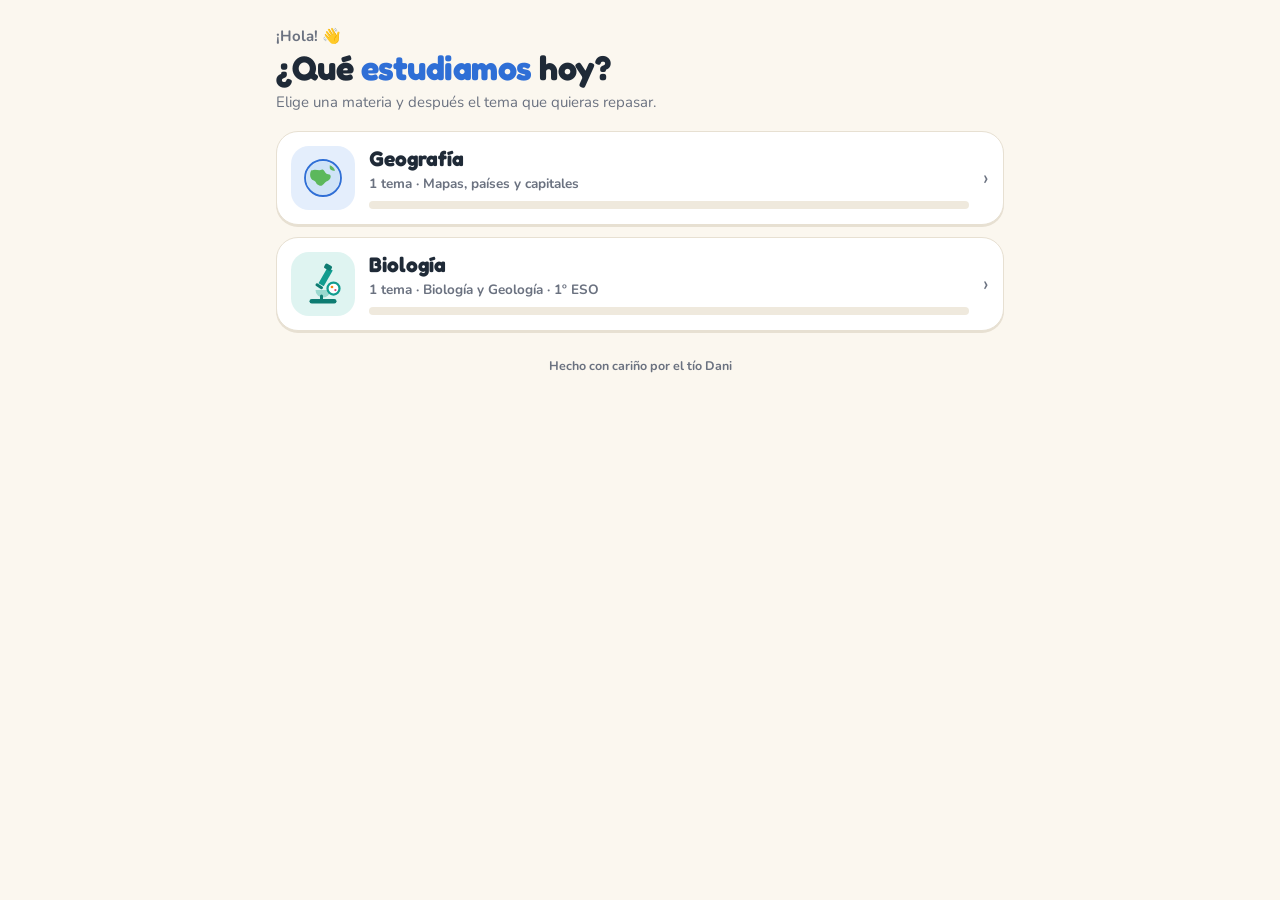
==== commit a6da2e4f: "Cuentas con usuario y PIN, progreso en servidor, registro de actividad y panel del tutor Co-Authored" ====
--- a/index.html
+++ b/index.html
@@ -41,11 +41,11 @@
 <body>
 
 <section class="screen" id="s-home">
-  <p class="hello">¡Hola, Laura! 👋</p>
+  <p class="hello" id="hello">¡Hola! 👋</p>
   <h1>¿Qué <span>estudiamos</span> hoy?</h1>
   <p class="sub">Elige una materia y después el tema que quieras repasar.</p>
   <div class="list" id="materias"></div>
-  <p class="foot">Hecho con cariño por el tío Dani</p>
+  <p class="foot">Hecho con cariño por el tío Dani<br><button id="who" style="text-decoration:underline;color:var(--muted);font-weight:700;font-size:12.5px;margin-top:8px;display:none"></button></p>
 </section>
 
 <section class="screen" id="s-materia">
@@ -55,12 +55,14 @@
   <div class="list" id="temas"></div>
 </section>
 
+<script src="/shared/cuenta.js"></script>
 <script>
 const ICON={
 geo:`<svg viewBox="0 0 64 64"><circle cx="32" cy="32" r="24" fill="#cfe3f7" stroke="#fff" stroke-width="3"/><path d="M17 22c5-3 9 1 13-1s4 6 9 6 4 7-1 9-6 8-11 6-4-6-8-7-6-9-2-14z" fill="#5cb85c"/><path d="M41 15c3 1 6 4 7 7-3 1-6-1-7-3z" fill="#5cb85c"/><circle cx="32" cy="32" r="24" fill="none" stroke="#2f6fd6" stroke-width="2.5"/></svg>`,
 bio:`<svg viewBox="0 0 64 64"><rect x="14" y="52" width="36" height="6" rx="3" fill="#0e7c72"/><path d="M38 10l7 4-12 21-7-4z" fill="#119c8f"/><rect x="34" y="6" width="10" height="7" rx="2" transform="rotate(30 39 9)" fill="#0e7c72"/><path d="M22 40h20a10 10 0 0 1-20 0z" fill="#9ad9cf"/><path d="M30 48v4M24 33l6 4" stroke="#0e7c72" stroke-width="4" stroke-linecap="round"/><circle cx="46" cy="38" r="8" fill="#fff" stroke="#119c8f" stroke-width="3"/><circle cx="44" cy="36" r="1.8" fill="#ef8a17"/><circle cx="48.5" cy="40" r="1.5" fill="#d9467a"/></svg>`
 };
-const read=k=>{try{return JSON.parse(localStorage.getItem(k)||'null')}catch(e){return null}};
+const REMOTE={};
+const read=k=>{let l=null;try{l=JSON.parse(localStorage.getItem(k)||'null')}catch(e){}const r=REMOTE[k];if(!r)return l;if(!l)return r;const out={...l};for(const f of ['best','stars'])out[f]={...(r[f]||{}),...(l[f]||{})};return out};
 function europaStars(){const S=read('laura-europa-v1');if(!S)return 0;let n=0;
   for(let b=0;b<5;b++)for(const m of['find','cap'])if((S.best&&S.best[b+'-'+m]||0)>=.75)n++;return n}
 function bioStars(key,total){const S=read(key);if(!S||!S.stars)return 0;return Object.values(S.stars).filter(Boolean).length}
@@ -69,7 +71,7 @@
  {id:'geografia',name:'Geografía',c:'var(--geo)',bg:'#e4eefc',icon:'geo',sub:'Mapas, países y capitales',
   temas:[{n:'🌍',name:'Europa: países y capitales',desc:'36 países en 5 bloques',href:'geografia/europa/',stars:europaStars,total:10}]},
  {id:'biologia',name:'Biología',c:'var(--bio)',bg:'#dff4f1',icon:'bio',sub:'Biología y Geología · 1º ESO',
-  temas:[{n:'2',name:'Microorganismos',desc:'Moneras, protoctistas, hongos y virus',href:'biologia/tema-2/',stars:()=>bioStars('laura-bio-t2-v1'),total:10}]}
+  temas:[{n:'2',name:'Microorganismos',desc:'5 bloques, Desafío final y álbum de cromos',href:'biologia/tema-2/',stars:()=>bioStars('laura-bio-t2-v1'),total:11}]}
 ];
 
 function bar(t){const s=t.stars(),p=Math.round(100*s/t.total);return `<div class="bar"><i style="width:${p}%"></i></div><p>⭐ ${s} de ${t.total} estrellas</p>`}
@@ -98,6 +100,10 @@
   scrollTo(0,0);
 }
 addEventListener('hashchange',route);addEventListener('pageshow',route);route();
+(async()=>{const me=await Cuenta.gate();if(!me)return;
+  document.getElementById('hello').textContent=`¡Hola, ${me.name||me.user}! 👋`;
+  const w=document.getElementById('who');w.style.display='inline';w.textContent=`¿No eres ${me.name||me.user}? Cambiar de usuario`;w.onclick=()=>Cuenta.logout();
+  const [e,b]=await Promise.all([Cuenta.remote('europa'),Cuenta.remote('bio-t2')]);if(e)REMOTE['laura-europa-v1']=e;if(b)REMOTE['laura-bio-t2-v1']=b;route()})();
 </script>
 </body>
 </html>
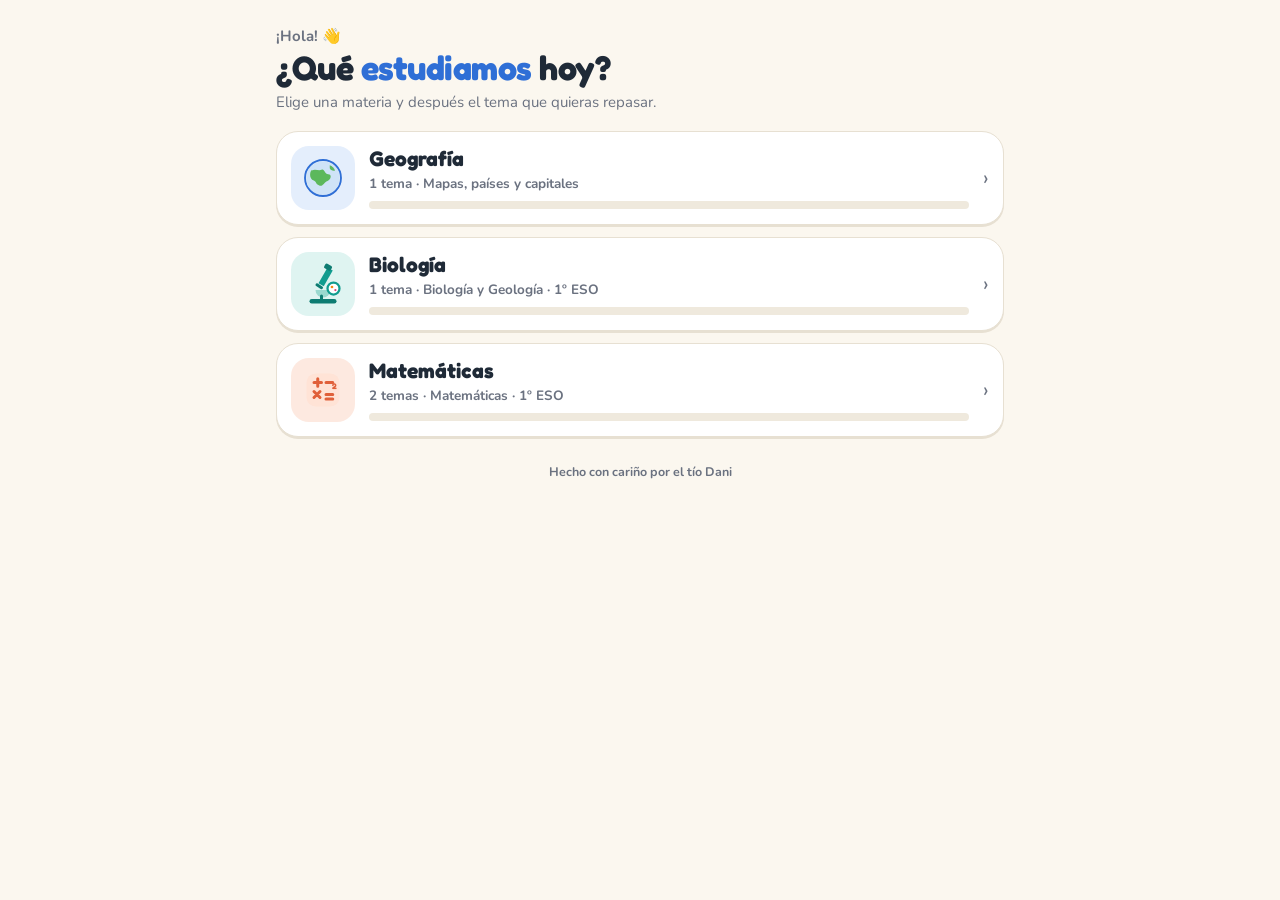
==== commit fd1de296: "Matemáticas: Números naturales y Potencias y raíces Motor de ejercicios paso a paso (teclado propio," ====
--- a/index.html
+++ b/index.html
@@ -9,7 +9,7 @@
 <link rel="preconnect" href="https://fonts.gstatic.com" crossorigin>
 <link href="https://fonts.googleapis.com/css2?family=Fredoka:wght@400;500;600;700&family=Nunito:wght@400;600;700;800&display=swap" rel="stylesheet">
 <style>
-:root{--ink:#1f2a37;--muted:#6b7280;--paper:#fbf7ef;--card:#fff;--line:#e7e0d2;--geo:#2f6fd6;--bio:#119c8f}
+:root{--ink:#1f2a37;--muted:#6b7280;--paper:#fbf7ef;--card:#fff;--line:#e7e0d2;--geo:#2f6fd6;--bio:#119c8f;--mat:#e0603a}
 *{box-sizing:border-box;-webkit-tap-highlight-color:transparent}
 html,body{margin:0;min-height:100%;background:var(--paper);color:var(--ink);font-family:Nunito,system-ui,sans-serif}
 button,a{font:inherit;color:inherit;cursor:pointer;border:0;background:none;text-decoration:none}
@@ -59,7 +59,8 @@
 <script>
 const ICON={
 geo:`<svg viewBox="0 0 64 64"><circle cx="32" cy="32" r="24" fill="#cfe3f7" stroke="#fff" stroke-width="3"/><path d="M17 22c5-3 9 1 13-1s4 6 9 6 4 7-1 9-6 8-11 6-4-6-8-7-6-9-2-14z" fill="#5cb85c"/><path d="M41 15c3 1 6 4 7 7-3 1-6-1-7-3z" fill="#5cb85c"/><circle cx="32" cy="32" r="24" fill="none" stroke="#2f6fd6" stroke-width="2.5"/></svg>`,
-bio:`<svg viewBox="0 0 64 64"><rect x="14" y="52" width="36" height="6" rx="3" fill="#0e7c72"/><path d="M38 10l7 4-12 21-7-4z" fill="#119c8f"/><rect x="34" y="6" width="10" height="7" rx="2" transform="rotate(30 39 9)" fill="#0e7c72"/><path d="M22 40h20a10 10 0 0 1-20 0z" fill="#9ad9cf"/><path d="M30 48v4M24 33l6 4" stroke="#0e7c72" stroke-width="4" stroke-linecap="round"/><circle cx="46" cy="38" r="8" fill="#fff" stroke="#119c8f" stroke-width="3"/><circle cx="44" cy="36" r="1.8" fill="#ef8a17"/><circle cx="48.5" cy="40" r="1.5" fill="#d9467a"/></svg>`
+bio:`<svg viewBox="0 0 64 64"><rect x="14" y="52" width="36" height="6" rx="3" fill="#0e7c72"/><path d="M38 10l7 4-12 21-7-4z" fill="#119c8f"/><rect x="34" y="6" width="10" height="7" rx="2" transform="rotate(30 39 9)" fill="#0e7c72"/><path d="M22 40h20a10 10 0 0 1-20 0z" fill="#9ad9cf"/><path d="M30 48v4M24 33l6 4" stroke="#0e7c72" stroke-width="4" stroke-linecap="round"/><circle cx="46" cy="38" r="8" fill="#fff" stroke="#119c8f" stroke-width="3"/><circle cx="44" cy="36" r="1.8" fill="#ef8a17"/><circle cx="48.5" cy="40" r="1.5" fill="#d9467a"/></svg>`,
+mat:`<svg viewBox="0 0 64 64"><rect x="10" y="10" width="44" height="44" rx="12" fill="#ffe3d6"/><path d="M20 22h10M25 17v10M36 22h9M20 42l8-8M28 42l-8-8M36 38h9M36 44h9" stroke="#e0603a" stroke-width="4" stroke-linecap="round"/><text x="44" y="30" font-family="Fredoka,sans-serif" font-size="11" font-weight="700" fill="#e0603a">2</text></svg>`
 };
 const REMOTE={};
 const read=k=>{let l=null;try{l=JSON.parse(localStorage.getItem(k)||'null')}catch(e){}const r=REMOTE[k];if(!r)return l;if(!l)return r;const out={...l};for(const f of ['best','stars'])out[f]={...(r[f]||{}),...(l[f]||{})};return out};
@@ -71,7 +72,10 @@
  {id:'geografia',name:'Geografía',c:'var(--geo)',bg:'#e4eefc',icon:'geo',sub:'Mapas, países y capitales',
   temas:[{n:'🌍',name:'Europa: países y capitales',desc:'36 países en 5 bloques',href:'geografia/europa/',stars:europaStars,total:10}]},
  {id:'biologia',name:'Biología',c:'var(--bio)',bg:'#dff4f1',icon:'bio',sub:'Biología y Geología · 1º ESO',
-  temas:[{n:'2',name:'Microorganismos',desc:'5 bloques, Desafío final y álbum de cromos',href:'biologia/tema-2/',stars:()=>bioStars('laura-bio-t2-v1'),total:11}]}
+  temas:[{n:'2',name:'Microorganismos',desc:'5 bloques, Desafío final y álbum de cromos',href:'biologia/tema-2/',stars:()=>bioStars('laura-bio-t2-v1'),total:11}]},
+ {id:'matematicas',name:'Matemáticas',c:'var(--mat)',bg:'#fde9e0',icon:'mat',sub:'Matemáticas · 1º ESO',
+  temas:[{n:'ℕ',name:'Los números naturales',desc:'Orden de operaciones, combinadas, divisiones y problemas',href:'matematicas/naturales/',stars:()=>bioStars('laura-mat-nat-v1'),total:5},
+         {n:'aⁿ',name:'Potencias y raíces',desc:'Propiedades, raíces, método fiesta y operaciones',href:'matematicas/potencias/',stars:()=>bioStars('laura-mat-pot-v1'),total:7}]}
 ];
 
 function bar(t){const s=t.stars(),p=Math.round(100*s/t.total);return `<div class="bar"><i style="width:${p}%"></i></div><p>⭐ ${s} de ${t.total} estrellas</p>`}
@@ -103,7 +107,7 @@
 (async()=>{const me=await Cuenta.gate();if(!me)return;
   document.getElementById('hello').textContent=`¡Hola, ${me.name||me.user}! 👋`;
   const w=document.getElementById('who');w.style.display='inline';w.textContent=`¿No eres ${me.name||me.user}? Cambiar de usuario`;w.onclick=()=>Cuenta.logout();
-  const [e,b]=await Promise.all([Cuenta.remote('europa'),Cuenta.remote('bio-t2')]);if(e)REMOTE['laura-europa-v1']=e;if(b)REMOTE['laura-bio-t2-v1']=b;route()})();
+  const [e,b,mn,mp]=await Promise.all([Cuenta.remote('europa'),Cuenta.remote('bio-t2'),Cuenta.remote('mat-nat'),Cuenta.remote('mat-pot')]);if(e)REMOTE['laura-europa-v1']=e;if(b)REMOTE['laura-bio-t2-v1']=b;if(mn)REMOTE['laura-mat-nat-v1']=mn;if(mp)REMOTE['laura-mat-pot-v1']=mp;route()})();
 </script>
 </body>
 </html>
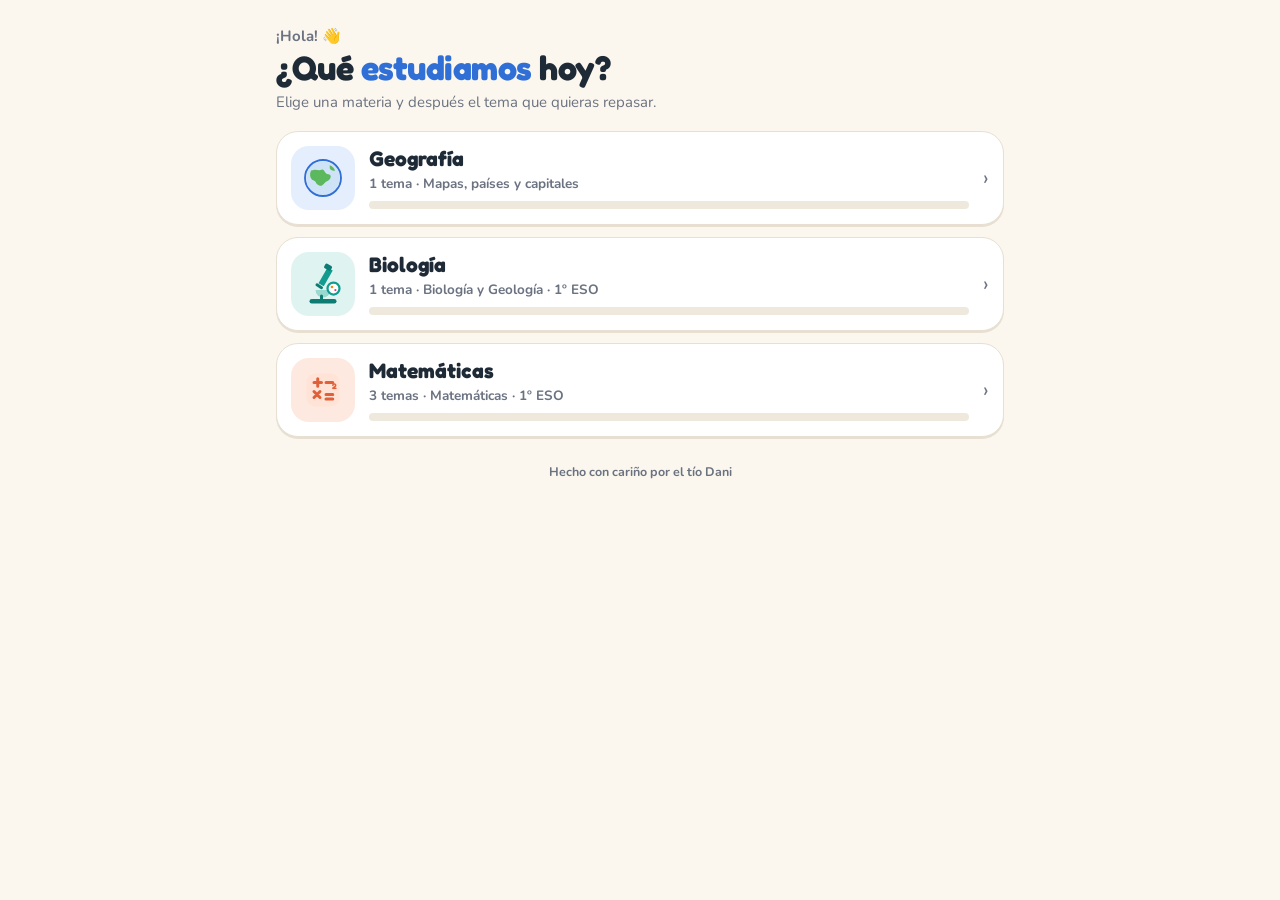
==== commit 424056b4: "Matemáticas: nuevo tema Divisibilidad (m.c.m. y m.c.d.) Alineado con los apuntes de clase: criterios" ====
--- a/index.html
+++ b/index.html
@@ -75,7 +75,8 @@
   temas:[{n:'2',name:'Microorganismos',desc:'5 bloques, Desafío final y álbum de cromos',href:'biologia/tema-2/',stars:()=>bioStars('laura-bio-t2-v1'),total:11}]},
  {id:'matematicas',name:'Matemáticas',c:'var(--mat)',bg:'#fde9e0',icon:'mat',sub:'Matemáticas · 1º ESO',
   temas:[{n:'ℕ',name:'Los números naturales',desc:'Orden de operaciones, combinadas, divisiones y problemas',href:'matematicas/naturales/',stars:()=>bioStars('laura-mat-nat-v1'),total:5},
-         {n:'aⁿ',name:'Potencias y raíces',desc:'Propiedades, raíces, método fiesta y operaciones',href:'matematicas/potencias/',stars:()=>bioStars('laura-mat-pot-v1'),total:7}]}
+         {n:'aⁿ',name:'Potencias y raíces',desc:'Propiedades, raíces, método fiesta y operaciones',href:'matematicas/potencias/',stars:()=>bioStars('laura-mat-pot-v1'),total:7},
+         {n:'÷',name:'Divisibilidad: m.c.m. y m.c.d.',desc:'Criterios, descomponer en primos, m.c.m., m.c.d. y problemas',href:'matematicas/divisibilidad/',stars:()=>bioStars('laura-mat-div-v1'),total:5}]}
 ];
 
 function bar(t){const s=t.stars(),p=Math.round(100*s/t.total);return `<div class="bar"><i style="width:${p}%"></i></div><p>⭐ ${s} de ${t.total} estrellas</p>`}
@@ -107,7 +108,7 @@
 (async()=>{const me=await Cuenta.gate();if(!me)return;
   document.getElementById('hello').textContent=`¡Hola, ${me.name||me.user}! 👋`;
   const w=document.getElementById('who');w.style.display='inline';w.textContent=`¿No eres ${me.name||me.user}? Cambiar de usuario`;w.onclick=()=>Cuenta.logout();
-  const [e,b,mn,mp]=await Promise.all([Cuenta.remote('europa'),Cuenta.remote('bio-t2'),Cuenta.remote('mat-nat'),Cuenta.remote('mat-pot')]);if(e)REMOTE['laura-europa-v1']=e;if(b)REMOTE['laura-bio-t2-v1']=b;if(mn)REMOTE['laura-mat-nat-v1']=mn;if(mp)REMOTE['laura-mat-pot-v1']=mp;route()})();
+  const [e,b,mn,mp,md]=await Promise.all([Cuenta.remote('europa'),Cuenta.remote('bio-t2'),Cuenta.remote('mat-nat'),Cuenta.remote('mat-pot'),Cuenta.remote('mat-div')]);if(e)REMOTE['laura-europa-v1']=e;if(b)REMOTE['laura-bio-t2-v1']=b;if(mn)REMOTE['laura-mat-nat-v1']=mn;if(mp)REMOTE['laura-mat-pot-v1']=mp;if(md)REMOTE['laura-mat-div-v1']=md;route()})();
 </script>
 </body>
 </html>
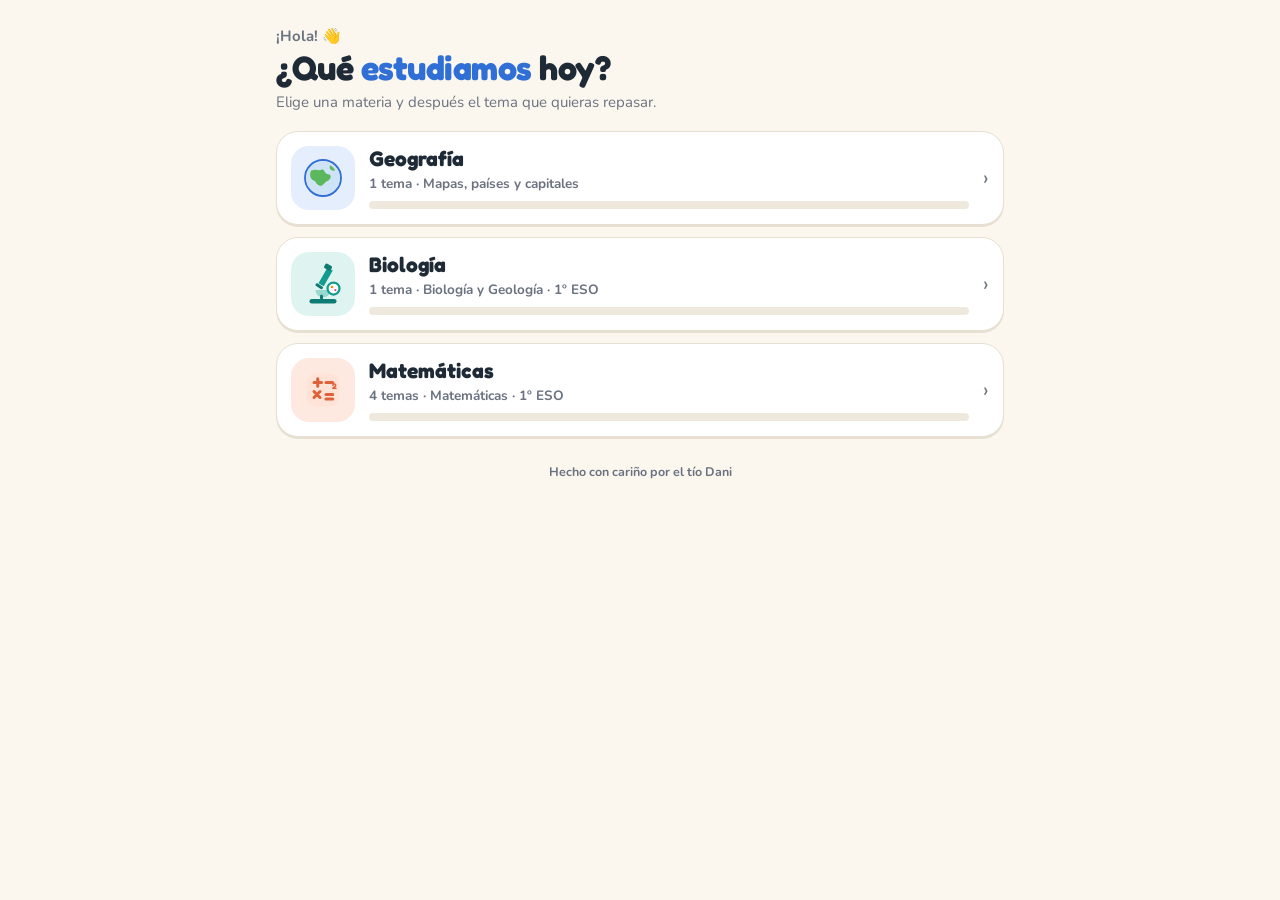
==== commit 2def042d: "Matemáticas: nuevo tema Cálculo mental y divisiones (gimnasio con racha, meta diaria, rangos y medal" ====
--- a/index.html
+++ b/index.html
@@ -76,7 +76,8 @@
  {id:'matematicas',name:'Matemáticas',c:'var(--mat)',bg:'#fde9e0',icon:'mat',sub:'Matemáticas · 1º ESO',
   temas:[{n:'ℕ',name:'Los números naturales',desc:'Orden de operaciones, combinadas, divisiones y problemas',href:'matematicas/naturales/',stars:()=>bioStars('laura-mat-nat-v1'),total:5},
          {n:'aⁿ',name:'Potencias y raíces',desc:'Propiedades, raíces, método fiesta y operaciones',href:'matematicas/potencias/',stars:()=>bioStars('laura-mat-pot-v1'),total:7},
-         {n:'÷',name:'Divisibilidad: m.c.m. y m.c.d.',desc:'Criterios, descomponer en primos, m.c.m., m.c.d. y problemas',href:'matematicas/divisibilidad/',stars:()=>bioStars('laura-mat-div-v1'),total:5}]}
+         {n:'÷',name:'Divisibilidad: m.c.m. y m.c.d.',desc:'Criterios, descomponer en primos, m.c.m., m.c.d. y problemas',href:'matematicas/divisibilidad/',stars:()=>bioStars('laura-mat-div-v1'),total:5},
+         {n:'🧠',name:'Cálculo mental y divisiones',desc:'Gimnasio de 10 minutos: tablas, cálculo de cabeza y divisiones de dos cifras',href:'matematicas/calculo/',stars:()=>bioStars('laura-mat-calc-v1'),total:7}]}
 ];
 
 function bar(t){const s=t.stars(),p=Math.round(100*s/t.total);return `<div class="bar"><i style="width:${p}%"></i></div><p>⭐ ${s} de ${t.total} estrellas</p>`}
@@ -108,7 +109,7 @@
 (async()=>{const me=await Cuenta.gate();if(!me)return;
   document.getElementById('hello').textContent=`¡Hola, ${me.name||me.user}! 👋`;
   const w=document.getElementById('who');w.style.display='inline';w.textContent=`¿No eres ${me.name||me.user}? Cambiar de usuario`;w.onclick=()=>Cuenta.logout();
-  const [e,b,mn,mp,md]=await Promise.all([Cuenta.remote('europa'),Cuenta.remote('bio-t2'),Cuenta.remote('mat-nat'),Cuenta.remote('mat-pot'),Cuenta.remote('mat-div')]);if(e)REMOTE['laura-europa-v1']=e;if(b)REMOTE['laura-bio-t2-v1']=b;if(mn)REMOTE['laura-mat-nat-v1']=mn;if(mp)REMOTE['laura-mat-pot-v1']=mp;if(md)REMOTE['laura-mat-div-v1']=md;route()})();
+  const [e,b,mn,mp,md,mc]=await Promise.all([Cuenta.remote('europa'),Cuenta.remote('bio-t2'),Cuenta.remote('mat-nat'),Cuenta.remote('mat-pot'),Cuenta.remote('mat-div'),Cuenta.remote('mat-calc')]);if(mc)REMOTE['laura-mat-calc-v1']=mc;if(e)REMOTE['laura-europa-v1']=e;if(b)REMOTE['laura-bio-t2-v1']=b;if(mn)REMOTE['laura-mat-nat-v1']=mn;if(mp)REMOTE['laura-mat-pot-v1']=mp;if(md)REMOTE['laura-mat-div-v1']=md;route()})();
 </script>
 </body>
 </html>
